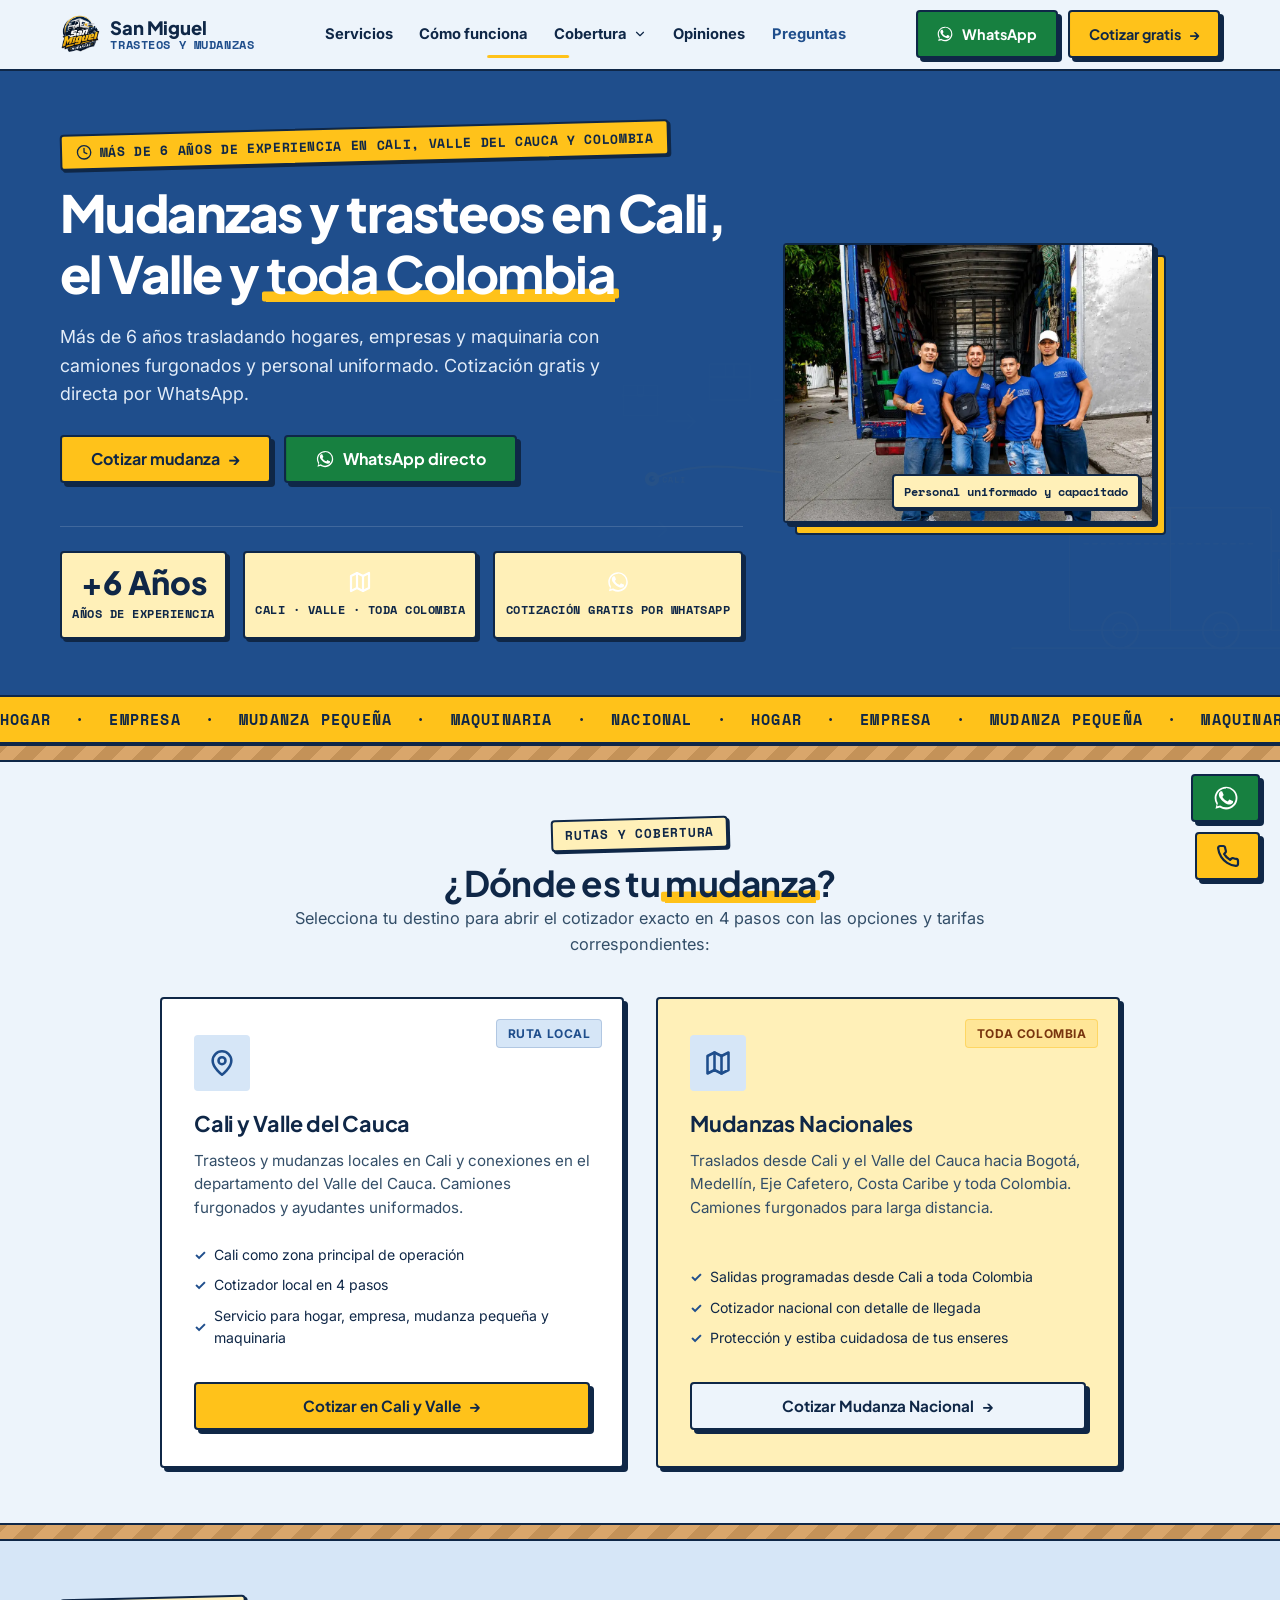
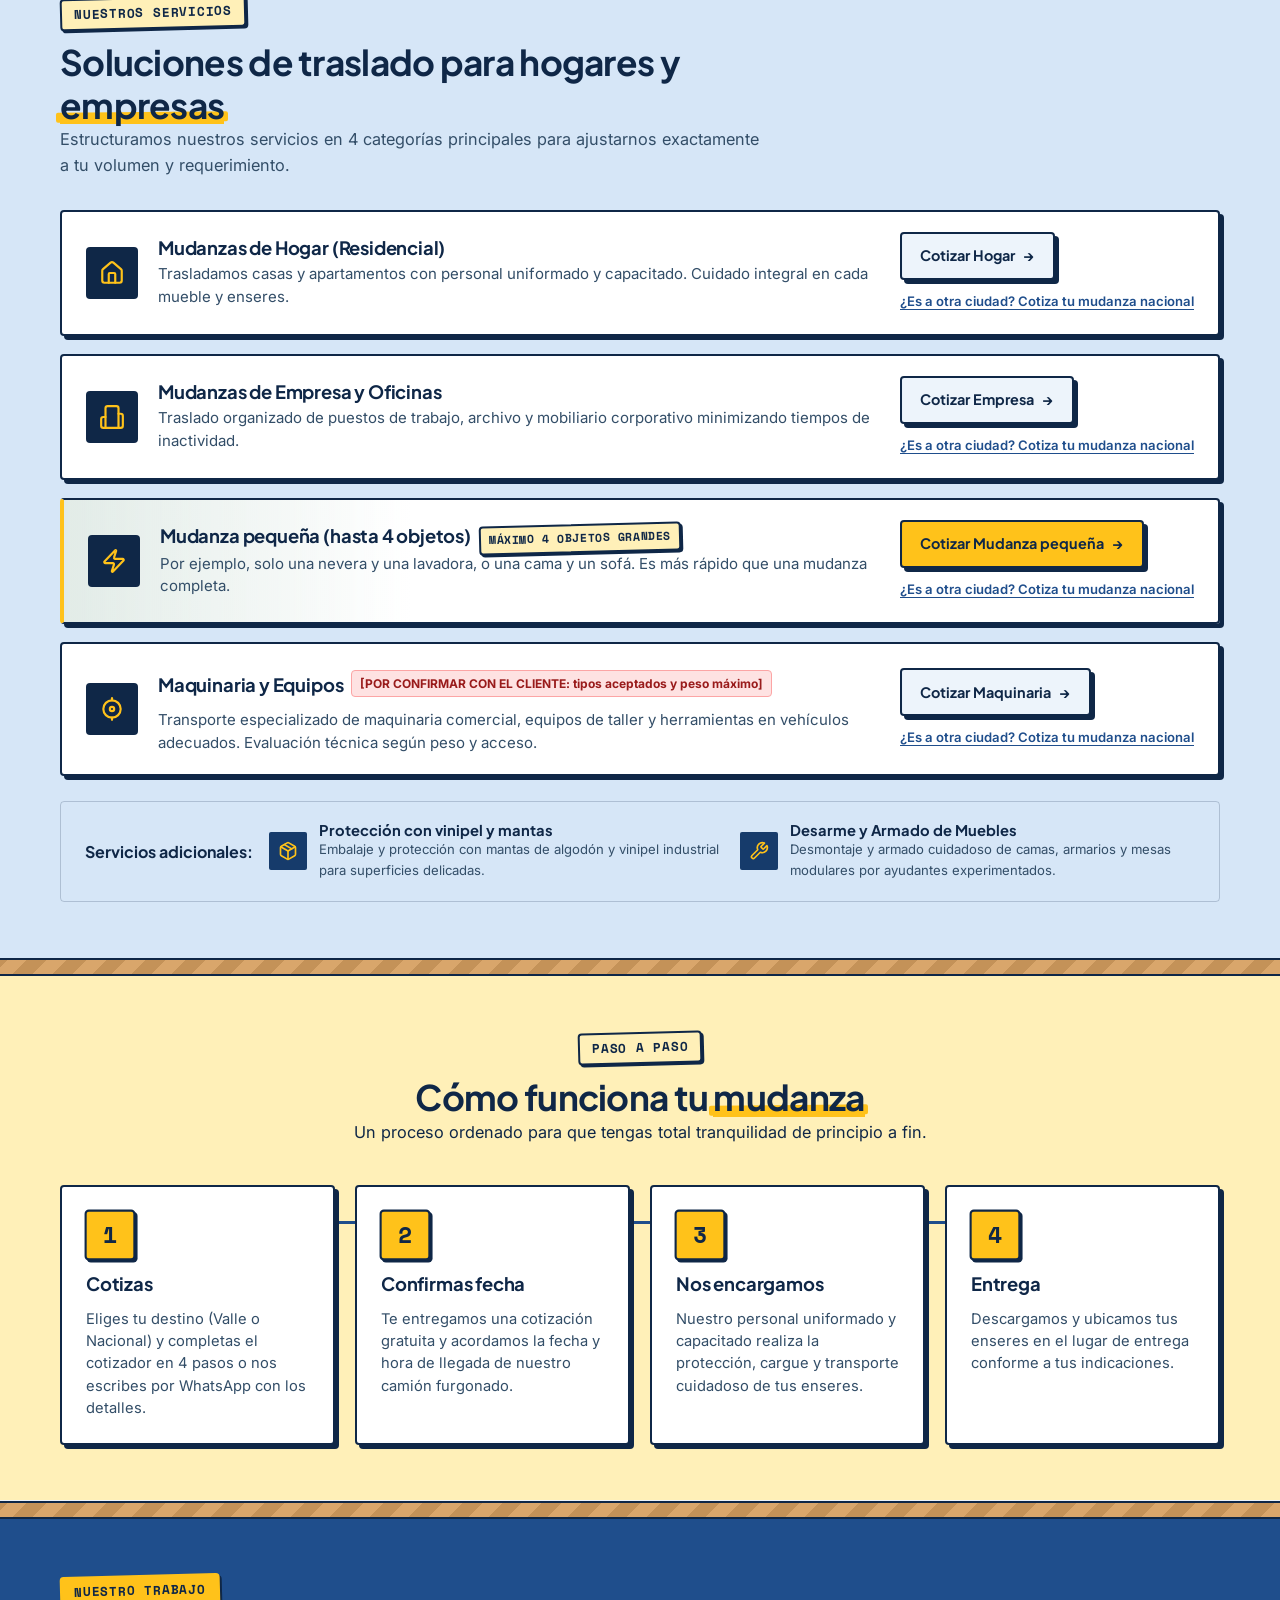
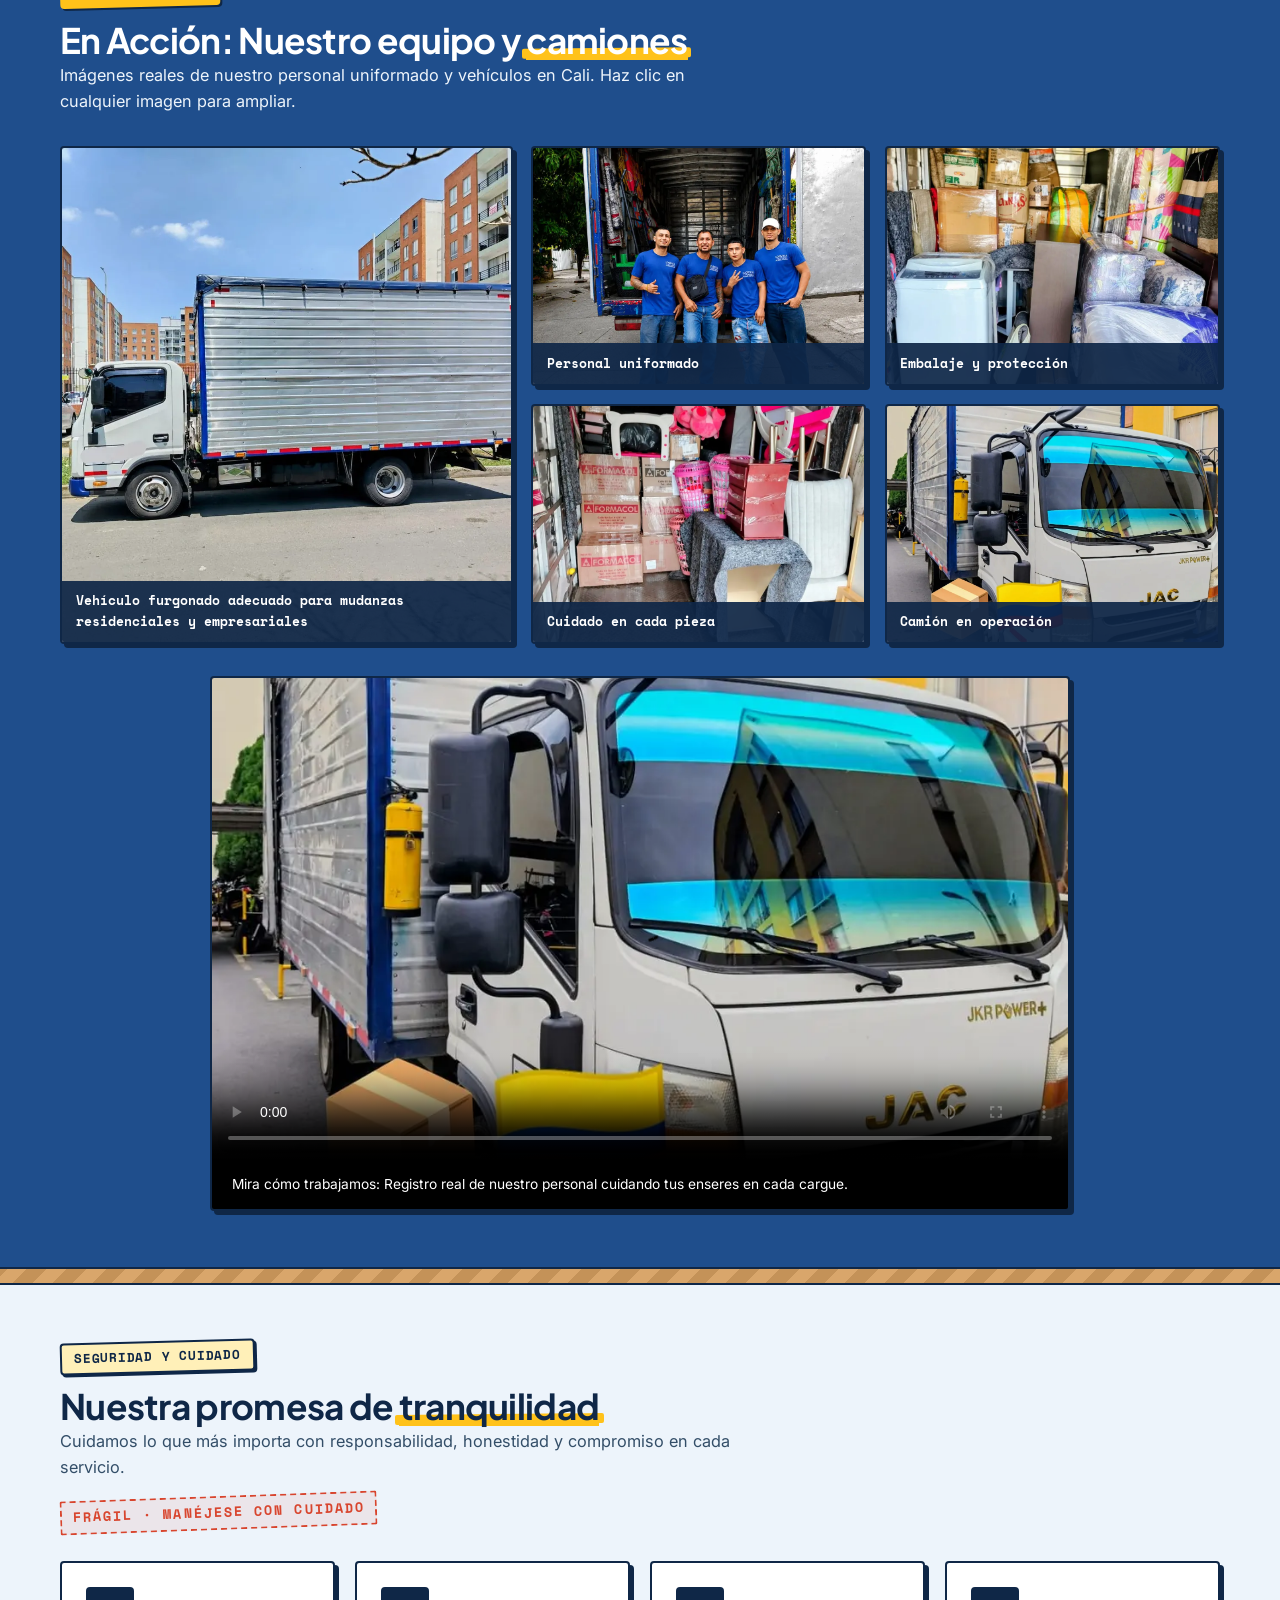
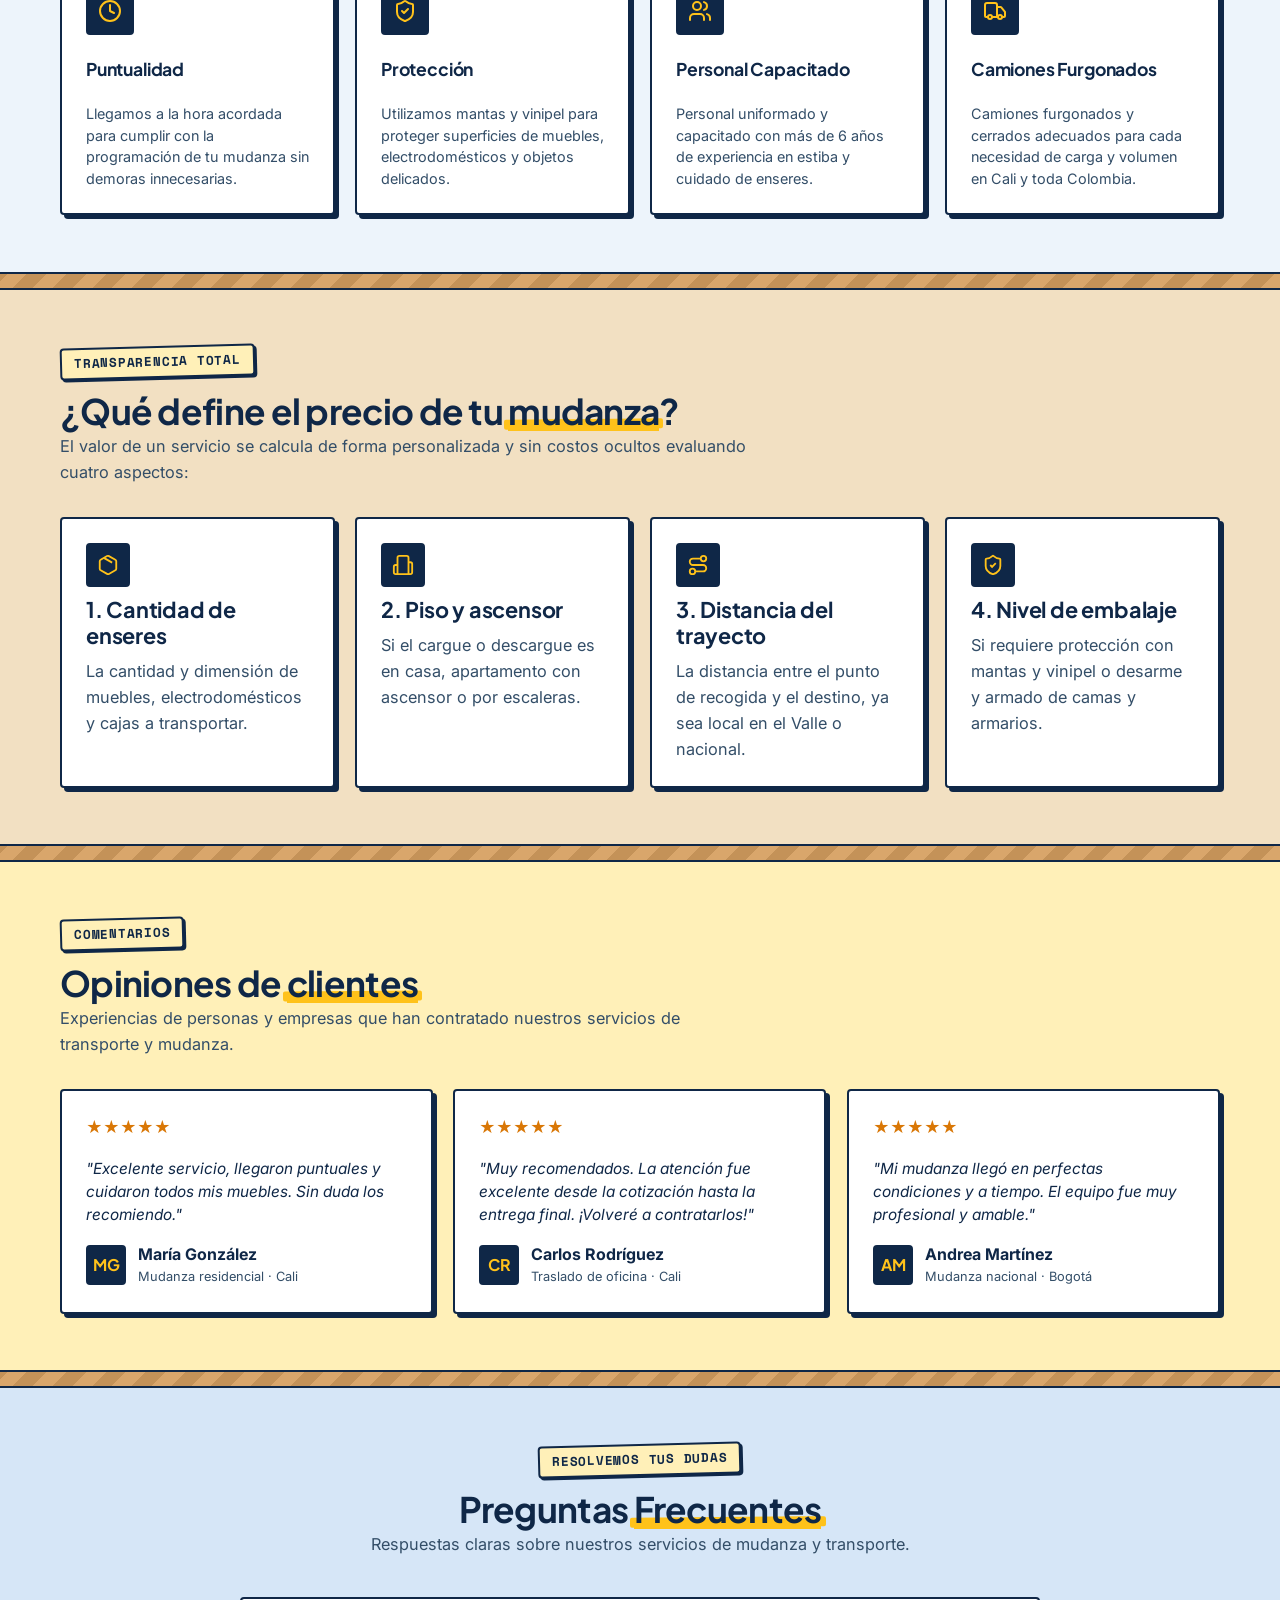
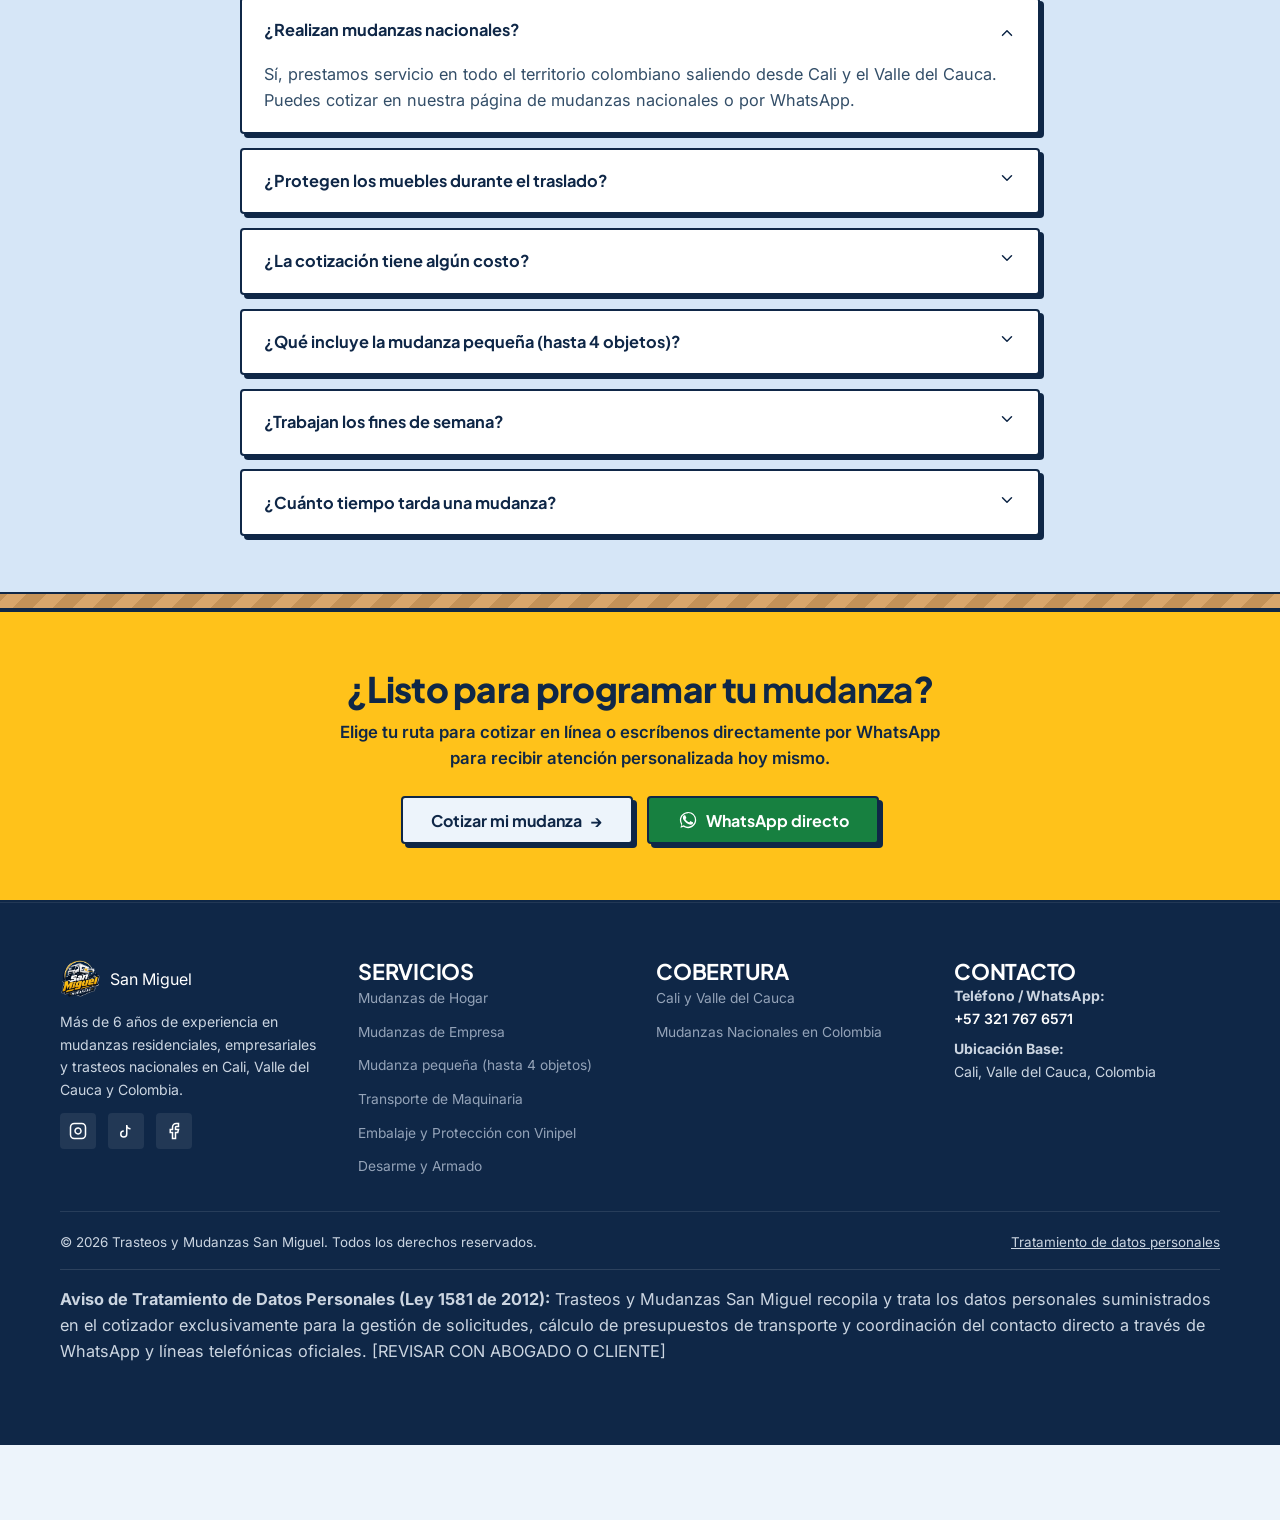
==== index.html @ 2ccf0305 "feat: estructura raiz directa para GitHub Pages con soporte dual de rutas e imagenes" ====
<!DOCTYPE html>
<html lang="es">
<head>
  <meta charset="utf-8">
  <meta name="viewport" content="width=device-width, initial-scale=1.0, viewport-fit=cover">
  <title>Trasteos y Mudanzas San Miguel | Cali, Valle del Cauca y Colombia</title>
  <meta name="description" content="Más de 6 años de experiencia en mudanzas residenciales, empresariales, servicio exprés y trasteos nacionales en Cali y Colombia. Cotización gratis al +57 321 767 6571.">
  <link rel="canonical" href="https://sanmiguelmudanzas.com/">

  <!-- Favicon e Identidad -->
  <link rel="icon" type="image/webp" href="assets/img/logo.webp">

  <!-- Open Graph -->
  <meta property="og:type" content="website">
  <meta property="og:url" content="https://sanmiguelmudanzas.com/">
  <meta property="og:title" content="Trasteos y Mudanzas San Miguel | Cali y Colombia">
  <meta property="og:description" content="Mudanzas seguras en Cali, Valle del Cauca y Colombia. Personal uniformado, vehículos adecuados y cotización gratis.">
  <meta property="og:image" content="https://sanmiguelmudanzas.com/assets/img/quipo.webp">

  <!-- Precarga de Fotografía Real de Portada -->
  <link rel="preload" href="assets/img/quipo.webp" as="image" fetchpriority="high">

  <!-- Hoja de Estilos Principal -->
  <link rel="stylesheet" href="styles.css?v=8">

  <!-- Datos Estructurados Schema.org -->
  <script type="application/ld+json">
  {
    "@context": "https://schema.org",
    "@type": "MovingCompany",
    "name": "Trasteos y Mudanzas San Miguel",
    "image": "https://sanmiguelmudanzas.com/assets/img/quipo.webp",
    "logo": "https://sanmiguelmudanzas.com/assets/img/logo.webp",
    "telephone": "+57 321 767 6571",
    "address": {
      "@type": "PostalAddress",
      "addressLocality": "Cali",
      "addressRegion": "Valle del Cauca",
      "addressCountry": "CO"
    },
    "areaServed": [
      { "@type": "City", "name": "Cali" },
      { "@type": "AdministrativeArea", "name": "Valle del Cauca" },
      { "@type": "Country", "name": "Colombia" }
    ],
    "sameAs": [
      "https://www.instagram.com/trasteosymudanzassanmiguel24",
      "https://www.tiktok.com/@mudanzassanmiguel",
      "https://www.facebook.com/trasteosymudanzassanmiguel"
    ]
  }
  </script>
</head>
<body>

  <!-- Accesibilidad: Enlace directo al contenido -->
  <a href="#contenido-principal" class="skip-link">Saltar al contenido principal</a>

  <!-- ==========================================================================
       ENCABEZADO INSTITUCIONAL Y NAVEGACIÓN
       ========================================================================== -->
  <header class="site-header" role="banner">
    <div class="container header-inner">
      
      <!-- Logo institucional adaptativo (FASE 2.3) -->
      <a href="index.html" class="logo-brand-single" aria-label="San Miguel Trasteos y Mudanzas">
        <img src="assets/img/logo.webp" alt="Logo San Miguel" width="40" height="40">
        <div class="brand-text-wrap">
          <span class="brand-title">San Miguel</span>
          <span class="brand-sub">Trasteos y Mudanzas</span>
        </div>
      </a>

      <!-- Navegación Desktop: 5 Enlaces con Desplegable de Cobertura (FASE 2.3) -->
      <nav class="nav-links" aria-label="Navegación principal">
        <div class="nav-item">
          <a href="#servicios" class="nav-link">Servicios</a>
        </div>
        <div class="nav-item">
          <a href="#como-funciona" class="nav-link" style="white-space: nowrap;">Cómo funciona</a>
        </div>
        <!-- Desplegable Cobertura: Valle del Cauca / Nacional -->
        <div class="nav-item">
          <button type="button" class="nav-link" aria-haspopup="true" aria-expanded="false" id="coberturaDropdownBtn">
            <span>Cobertura</span>
            <!-- Lucide map-pin -->
            <svg width="14" height="14" viewBox="0 0 24 24" fill="none" stroke="currentColor" stroke-width="2" stroke-linecap="round" stroke-linejoin="round" aria-hidden="true"><polyline points="6 9 12 15 18 9"/></svg>
          </button>
          <div class="dropdown-menu" role="menu" aria-labelledby="coberturaDropdownBtn">
            <a href="valle-del-cauca.html" class="dropdown-item" role="menuitem">Valle del Cauca</a>
            <a href="nacional.html" class="dropdown-item" role="menuitem">Nacional</a>
          </div>
        </div>
        <div class="nav-item">
          <a href="#testimonios" class="nav-link">Opiniones</a>
        </div>
        <div class="nav-item">
          <a href="#faqs" class="nav-link">Preguntas</a>
        </div>
      </nav>

      <!-- Acciones del Header: WhatsApp con Logo Real + Cotizar + Menú Hamburguesa -->
      <div class="header-actions">
        <a href="https://wa.me/573217676571?text=Hola%2C%20quisiera%20solicitar%20una%20cotizacion%20para%20una%20mudanza" 
           class="btn btn--wa btn--sm header-wa-btn" 
           target="_blank" 
           rel="noopener noreferrer"
           aria-label="Contactar por WhatsApp">
          <!-- Logo Oficial SVG de WhatsApp -->
          <svg width="18" height="18" viewBox="0 0 24 24" fill="currentColor" aria-hidden="true"><path d="M17.472 14.382c-.301-.15-1.78-.878-2.056-.978-.276-.1-.477-.15-.678.15-.201.301-.778.978-.954 1.179-.176.2-.351.226-.652.075-.301-.15-1.272-.469-2.423-1.496-.896-.799-1.501-1.786-1.677-2.087-.176-.301-.019-.464.132-.614.136-.135.301-.351.452-.527.15-.176.201-.301.301-.502.101-.2.05-.376-.025-.527-.075-.15-.678-1.636-.929-2.241-.244-.589-.493-.509-.678-.519l-.578-.01c-.201 0-.527.075-.803.376-.276.301-1.054 1.029-1.054 2.509 0 1.48 1.079 2.909 1.23 3.11.15.201 2.124 3.243 5.145 4.549.719.311 1.28.497 1.718.636.722.23 1.379.197 1.898.12.579-.087 1.78-.727 2.031-1.43.251-.703.251-1.305.176-1.43-.075-.125-.276-.201-.577-.351zM12.042 21.82a9.78 9.78 0 0 1-4.99-1.365l-.358-.213-3.71.973.99-3.616-.233-.371A9.778 9.778 0 0 1 2.25 12.04c0-5.397 4.39-9.787 9.792-9.787 2.614 0 5.072 1.018 6.921 2.868a9.73 9.73 0 0 1 2.866 6.919c0 5.398-4.39 9.78-9.787 9.78zm0-18.04c-4.55 0-8.25 3.7-8.25 8.26 0 1.455.38 2.875 1.1 4.12l.17.296-.728 2.66 2.723-.715.286.17a8.216 8.216 0 0 0 4.699 1.429c4.55 0 8.25-3.7 8.25-8.26 0-2.206-.859-4.28-2.418-5.84a8.212 8.212 0 0 0-5.882-2.42z"/></svg>
          <span class="wa-label">WhatsApp</span>
        </a>
        <a href="#donde-es" class="btn btn--yellow btn--sm header-quote-btn">
          <span>Cotizar gratis</span>
          <span class="arrow-icon" aria-hidden="true">→</span>
        </a>
        <!-- Botón Menú Hamburguesa Móvil (FASE 2.4: 44px exactos, se transforma en X) -->
        <button type="button" class="hamburger-btn" aria-label="Abrir menú de navegación" aria-expanded="false" aria-controls="mobileDrawer">
          <span class="hamburger-line"></span>
          <span class="hamburger-line"></span>
          <span class="hamburger-line"></span>
        </button>
      </div>

    </div>

    <!-- Fondo atenuado (Backdrop) para cerrar al tocar fuera -->
    <div class="mobile-drawer-backdrop" id="mobileDrawerBackdrop" aria-hidden="true"></div>

    <!-- Panel desplegable móvil bajo el encabezado (FASE 2.4: hasta 60 dvh, backdrop blur, cobertura 2 col) -->
    <div class="mobile-nav-drawer" id="mobileDrawer" role="dialog" aria-modal="true" aria-label="Menú principal de navegación">
      <nav class="mobile-drawer-nav" aria-label="Navegación móvil">
        <a href="#servicios" class="mobile-nav-link" style="--item-index: 1;">Servicios</a>
        <a href="#como-funciona" class="mobile-nav-link" style="--item-index: 2;">Cómo funciona</a>
        <a href="#testimonios" class="mobile-nav-link" style="--item-index: 3;">Opiniones</a>
        <a href="#faqs" class="mobile-nav-link" style="--item-index: 4;">Preguntas</a>
      </nav>

      <!-- Bloque Cobertura con dos opciones lado a lado -->
      <div class="mobile-coverage-block" style="--item-index: 5;">
        <span class="mobile-coverage-title">Cobertura</span>
        <div class="mobile-coverage-grid">
          <a href="valle-del-cauca.html" class="mobile-coverage-card">
            <svg width="18" height="18" viewBox="0 0 24 24" fill="none" stroke="currentColor" stroke-width="2" stroke-linecap="round" stroke-linejoin="round" aria-hidden="true"><path d="M20 10c0 6-8 12-8 12s-8-6-8-12a8 8 0 0 1 16 0Z"/><circle cx="12" cy="10" r="3"/></svg>
            <span>Cali y Valle</span>
          </a>
          <a href="nacional.html" class="mobile-coverage-card">
            <svg width="18" height="18" viewBox="0 0 24 24" fill="none" stroke="currentColor" stroke-width="2" stroke-linecap="round" stroke-linejoin="round" aria-hidden="true"><polygon points="3 6 9 3 15 6 21 3 21 18 15 21 9 18 3 21"/><line x1="9" y1="3" x2="9" y2="18"/><line x1="15" y1="6" x2="15" y2="21"/></svg>
            <span>Nacional</span>
          </a>
        </div>
      </div>

      <!-- Dos botones lado a lado al final -->
      <div class="mobile-drawer-actions-row" style="--item-index: 6;">
        <a href="#donde-es" class="btn btn--yellow btn--sm">
          <span>Cotizar gratis</span>
          <span class="arrow-icon" aria-hidden="true">→</span>
        </a>
        <a href="https://wa.me/573217676571?text=Hola%2C%20quisiera%20solicitar%20una%20cotizacion%20para%20una%20mudanza" 
           class="btn btn--wa btn--sm" 
           target="_blank" 
           rel="noopener noreferrer"
           aria-label="WhatsApp">
          <svg width="18" height="18" viewBox="0 0 24 24" fill="currentColor" aria-hidden="true"><path d="M17.472 14.382c-.301-.15-1.78-.878-2.056-.978-.276-.1-.477-.15-.678.15-.201.301-.778.978-.954 1.179-.176.2-.351.226-.652.075-.301-.15-1.272-.469-2.423-1.496-.896-.799-1.501-1.786-1.677-2.087-.176-.301-.019-.464.132-.614.136-.135.301-.351.452-.527.15-.176.201-.301.301-.502.101-.2.05-.376-.025-.527-.075-.15-.678-1.636-.929-2.241-.244-.589-.493-.509-.678-.519l-.578-.01c-.201 0-.527.075-.803.376-.276.301-1.054 1.029-1.054 2.509 0 1.48 1.079 2.909 1.23 3.11.15.201 2.124 3.243 5.145 4.549.719.311 1.28.497 1.718.636.722.23 1.379.197 1.898.12.579-.087 1.78-.727 2.031-1.43.251-.703.251-1.305.176-1.43-.075-.125-.276-.201-.577-.351zM12.042 21.82a9.78 9.78 0 0 1-4.99-1.365l-.358-.213-3.71.973.99-3.616-.233-.371A9.778 9.778 0 0 1 2.25 12.04c0-5.397 4.39-9.787 9.792-9.787 2.614 0 5.072 1.018 6.921 2.868a9.73 9.73 0 0 1 2.866 6.919c0 5.398-4.39 9.78-9.787 9.78zm0-18.04c-4.55 0-8.25 3.7-8.25 8.26 0 1.455.38 2.875 1.1 4.12l.17.296-.728 2.66 2.723-.715.286.17a8.216 8.216 0 0 0 4.699 1.429c4.55 0 8.25-3.7 8.25-8.26 0-2.206-.859-4.28-2.418-5.84a8.212 8.212 0 0 0-5.882-2.42z"/></svg>
          <span>WhatsApp</span>
        </a>
      </div>
    </div>
  </header>

  <main id="contenido-principal">
    
    <!-- ==========================================================================
         1. PORTADA: FONDO AZUL MARCA (#1F4E8C) CON 3 CAPAS DE TRASTEOS SVG (FASE 3)
         ========================================================================== -->
    <section class="hero-section" aria-labelledby="hero-title">
      <!-- 3 Capas Decorativas SVG Propias (FASE 3.1) -->
      <svg class="hero-bg-illustration" viewBox="0 0 1000 500" fill="none" aria-hidden="true">
        <!-- Capa 1: Patrón irregular de cajas y flechas de línea gruesa (opacidad 10%) -->
        <g class="hero-svg-layer-boxes" opacity="0.10" stroke="#FFFFFF" stroke-width="2.5" stroke-linecap="round" stroke-linejoin="round">
          <rect x="60" y="70" width="48" height="42" rx="2" />
          <line x1="60" y1="84" x2="108" y2="84" />
          <path d="M 80 70 L 80 84 L 88 84 L 88 70" />
          
          <rect x="180" y="40" width="56" height="50" rx="2" />
          <line x1="180" y1="58" x2="236" y2="58" />
          <path d="M 202 40 L 202 58 L 214 58 L 214 40" />

          <rect x="30" y="320" width="60" height="52" rx="2" />
          <line x1="30" y1="340" x2="90" y2="340" />

          <rect x="130" y="360" width="52" height="46" rx="2" />
          <line x1="130" y1="378" x2="182" y2="378" />

          <!-- Flechas logísticas gruesas -->
          <path d="M 120 120 L 160 120 M 150 110 L 160 120 L 150 130" stroke-width="3" />
          <path d="M 270 90 L 310 90 M 300 80 L 310 90 L 300 100" stroke-width="3" />
          <path d="M 80 270 L 120 270 M 110 260 L 120 270 L 110 280" stroke-width="3" />
          <path d="M 190 320 L 230 320 M 220 310 L 230 320 L 220 330" stroke-width="3" />
        </g>

        <!-- Capa 2: Ruta punteada animada una sola vez de Cali a Destino con camión pequeño -->
        <g class="hero-svg-layer-route" opacity="0.35">
          <!-- Pin Cali -->
          <g transform="translate(100, 200)">
            <circle cx="0" cy="0" r="10" fill="#FFC21A" />
            <circle cx="0" cy="0" r="4" fill="#0F2747" />
            <text x="14" y="5" fill="#FFC21A" font-family="'Space Mono', monospace" font-size="12" font-weight="700">CALI</text>
          </g>

          <!-- Ruta punteada animada -->
          <path class="hero-animated-route-path" d="M 100 200 C 220 150, 320 230, 460 180" stroke="#FFC21A" stroke-width="3" stroke-dasharray="6 6" fill="none" />

          <!-- Pin Destino -->
          <g transform="translate(460, 180)">
            <circle cx="0" cy="0" r="9" fill="#FFF0B8" />
            <circle cx="0" cy="0" r="3.5" fill="#0F2747" />
            <text x="14" y="5" fill="#FFF0B8" font-family="'Space Mono', monospace" font-size="11" font-weight="700">DESTINO</text>
          </g>

          <!-- Camión pequeño sobre la ruta -->
          <g class="hero-mini-truck-icon" transform="translate(280, 195) scale(0.85)">
            <rect x="0" y="0" width="26" height="16" rx="2" fill="#FFC21A" />
            <rect x="22" y="4" width="10" height="12" rx="1" fill="#FFC21A" />
            <rect x="25" y="6" width="5" height="5" rx="1" fill="#0F2747" />
            <circle cx="7" cy="17" r="3.5" fill="#0F2747" stroke="#FFC21A" stroke-width="1.5" />
            <circle cx="25" cy="17" r="3.5" fill="#0F2747" stroke="#FFC21A" stroke-width="1.5" />
          </g>
        </g>

        <!-- Capa 3: Camión grande en línea en amarillo suave, más visible, recortado en la esquina inferior derecha -->
        <g class="hero-svg-layer-big-truck" transform="translate(680, 240)" stroke="#FFE082" stroke-width="2.2" stroke-linecap="round" stroke-linejoin="round" opacity="0.22" fill="none">
          <rect x="0" y="0" width="280" height="170" rx="4" />
          <line x1="140" y1="0" x2="140" y2="170" />
          <line x1="20" y1="50" x2="260" y2="50" stroke-dasharray="6 6" />
          <path d="M 280 60 L 330 60 L 370 100 L 370 170 L 280 170 Z" />
          <path d="M 325 72 L 290 72 L 290 105 L 355 105 Z" fill="rgba(255, 224, 130, 0.1)" />
          <circle cx="70" cy="170" r="25" stroke-width="3" />
          <circle cx="70" cy="170" r="10" />
          <circle cx="210" cy="170" r="25" stroke-width="3" />
          <circle cx="210" cy="170" r="10" />
          <circle cx="330" cy="170" r="25" stroke-width="3" />
          <circle cx="330" cy="170" r="10" />
          <line x1="-80" y1="195" x2="420" y2="195" stroke-width="2.5" />
        </g>
      </svg>

      <div class="container hero-grid">
        <div class="hero-content">
          <div>
            <span class="badge-pill">
              <!-- Lucide clock -->
              <svg width="16" height="16" viewBox="0 0 24 24" fill="none" stroke="currentColor" stroke-width="2" stroke-linecap="round" stroke-linejoin="round" aria-hidden="true"><circle cx="12" cy="12" r="10"/><polyline points="12 6 12 12 16 14"/></svg>
              Más de 6 años de experiencia en Cali, Valle del Cauca y Colombia
            </span>
          </div>

          <!-- Titular seleccionado (FASE 3.4): Concreto, con datos reales y trazo amarillo grueso -->
          <h1 id="hero-title">Mudanzas y trasteos en Cali, el Valle y <strong>toda Colombia</strong></h1>
          
          <p class="hero-tagline">
            Más de 6 años trasladando hogares, empresas y maquinaria con camiones furgonados y personal uniformado. Cotización gratis y directa por WhatsApp.
          </p>

          <div class="hero-actions">
            <a href="#donde-es" class="btn btn--yellow btn--lg">
              <span>Cotizar mudanza</span>
              <span class="arrow-icon" aria-hidden="true">→</span>
            </a>
            <a href="https://wa.me/573217676571?text=Hola%2C%20quisiera%20cotizar%20un%20servicio%20de%20mudanza%20con%20San%20Miguel" 
               class="btn btn--wa btn--lg" 
               target="_blank" 
               rel="noopener noreferrer">
              <!-- WhatsApp SVG -->
              <svg width="20" height="20" viewBox="0 0 24 24" fill="currentColor" aria-hidden="true"><path d="M17.472 14.382c-.301-.15-1.78-.878-2.056-.978-.276-.1-.477-.15-.678.15-.201.301-.778.978-.954 1.179-.176.2-.351.226-.652.075-.301-.15-1.272-.469-2.423-1.496-.896-.799-1.501-1.786-1.677-2.087-.176-.301-.019-.464.132-.614.136-.135.301-.351.452-.527.15-.176.201-.301.301-.502.101-.2.05-.376-.025-.527-.075-.15-.678-1.636-.929-2.241-.244-.589-.493-.509-.678-.519l-.578-.01c-.201 0-.527.075-.803.376-.276.301-1.054 1.029-1.054 2.509 0 1.48 1.079 2.909 1.23 3.11.15.201 2.124 3.243 5.145 4.549.719.311 1.28.497 1.718.636.722.23 1.379.197 1.898.12.579-.087 1.78-.727 2.031-1.43.251-.703.251-1.305.176-1.43-.075-.125-.276-.201-.577-.351zM12.042 21.82a9.78 9.78 0 0 1-4.99-1.365l-.358-.213-3.71.973.99-3.616-.233-.371A9.778 9.778 0 0 1 2.25 12.04c0-5.397 4.39-9.787 9.792-9.787 2.614 0 5.072 1.018 6.921 2.868a9.73 9.73 0 0 1 2.866 6.919c0 5.398-4.39 9.78-9.787 9.78zm0-18.04c-4.55 0-8.25 3.7-8.25 8.26 0 1.455.38 2.875 1.1 4.12l.17.296-.728 2.66 2.723-.715.286.17a8.216 8.216 0 0 0 4.699 1.429c4.55 0 8.25-3.7 8.25-8.26 0-2.206-.859-4.28-2.418-5.84a8.212 8.212 0 0 0-5.882-2.42z"/></svg>
              <span>WhatsApp directo</span>
            </a>
          </div>

          <!-- 3 Etiquetas de Caja del Mismo Tamaño y Altura (FASE 3.3) -->
          <div class="hero-trust-row" role="region" aria-label="Garantías reales del servicio">
            <div class="trust-box-tag">
              <strong class="trust-stat-big" id="statAnos">+6</strong>
              <span class="trust-stat-label">AÑOS DE EXPERIENCIA</span>
            </div>
            <div class="trust-box-tag">
              <!-- Lucide map -->
              <svg width="24" height="24" viewBox="0 0 24 24" fill="none" stroke="currentColor" stroke-width="2.2" stroke-linecap="round" stroke-linejoin="round" aria-hidden="true"><polygon points="3 6 9 3 15 6 21 3 21 18 15 21 9 18 3 21"/><line x1="9" y1="3" x2="9" y2="18"/><line x1="15" y1="6" x2="15" y2="21"/></svg>
              <span class="trust-stat-label">CALI · VALLE · TODA COLOMBIA</span>
            </div>
            <div class="trust-box-tag">
              <!-- WhatsApp SVG -->
              <svg width="24" height="24" viewBox="0 0 24 24" fill="currentColor" aria-hidden="true"><path d="M17.472 14.382c-.301-.15-1.78-.878-2.056-.978-.276-.1-.477-.15-.678.15-.201.301-.778.978-.954 1.179-.176.2-.351.226-.652.075-.301-.15-1.272-.469-2.423-1.496-.896-.799-1.501-1.786-1.677-2.087-.176-.301-.019-.464.132-.614.136-.135.301-.351.452-.527.15-.176.201-.301.301-.502.101-.2.05-.376-.025-.527-.075-.15-.678-1.636-.929-2.241-.244-.589-.493-.509-.678-.519l-.578-.01c-.201 0-.527.075-.803.376-.276.301-1.054 1.029-1.054 2.509 0 1.48 1.079 2.909 1.23 3.11.15.201 2.124 3.243 5.145 4.549.719.311 1.28.497 1.718.636.722.23 1.379.197 1.898.12.579-.087 1.78-.727 2.031-1.43.251-.703.251-1.305.176-1.43-.075-.125-.276-.201-.577-.351zM12.042 21.82a9.78 9.78 0 0 1-4.99-1.365l-.358-.213-3.71.973.99-3.616-.233-.371A9.778 9.778 0 0 1 2.25 12.04c0-5.397 4.39-9.787 9.792-9.787 2.614 0 5.072 1.018 6.921 2.868a9.73 9.73 0 0 1 2.866 6.919c0 5.398-4.39 9.78-9.787 9.78zm0-18.04c-4.55 0-8.25 3.7-8.25 8.26 0 1.455.38 2.875 1.1 4.12l.17.296-.728 2.66 2.723-.715.286.17a8.216 8.216 0 0 0 4.699 1.429c4.55 0 8.25-3.7 8.25-8.26 0-2.206-.859-4.28-2.418-5.84a8.212 8.212 0 0 0-5.882-2.42z"/></svg>
              <span class="trust-stat-label">COTIZACIÓN GRATIS POR WHATSAPP</span>
            </div>
          </div>
        </div>

        <!-- Foto Real del Equipo en Portada con Marco Grueso y Bloque Amarillo Desplazado (FASE 3.2) -->
        <div class="hero-media-wrapper">
          <div class="hero-media-card">
            <img src="assets/img/quipo.webp" 
                 alt="Equipo uniformado de Trasteos y Mudanzas San Miguel con camiones en Cali" 
                 width="800" 
                 height="600" 
                 fetchpriority="high">
            <div class="hero-corner-tag">
              <span>Personal uniformado y capacitado</span>
            </div>
          </div>
        </div>
      </div>
    </section>

    <!-- Franja Amarilla en Bucle Continuo (FASE 3.5) -->
    <div class="marquee-strip" role="region" aria-label="Tipos de mudanza que realizamos">
      <div class="marquee-track">
        <div class="marquee-content">
          <span>HOGAR</span><span class="marquee-dot">·</span>
          <span>EMPRESA</span><span class="marquee-dot">·</span>
          <span>MUDANZA PEQUEÑA</span><span class="marquee-dot">·</span>
          <span>MAQUINARIA</span><span class="marquee-dot">·</span>
          <span>NACIONAL</span><span class="marquee-dot">·</span>
        </div>
        <div class="marquee-content" aria-hidden="true">
          <span>HOGAR</span><span class="marquee-dot">·</span>
          <span>EMPRESA</span><span class="marquee-dot">·</span>
          <span>MUDANZA PEQUEÑA</span><span class="marquee-dot">·</span>
          <span>MAQUINARIA</span><span class="marquee-dot">·</span>
          <span>NACIONAL</span><span class="marquee-dot">·</span>
        </div>
      </div>
    </div>

    <div class="packing-tape-divider" aria-hidden="true"></div>

    <!-- ==========================================================================
         3. ¿DÓNDE ES TU MUDANZA?: FONDO AZUL HIELO (#EDF4FB) - FASE 1 & FASE 4.1
         ========================================================================== -->
    <section id="donde-es" class="section-padding where-move-section" aria-labelledby="donde-es-title">
      <div class="container">
        <div class="section-header text-center" style="margin: 0 auto 2.5rem auto;">
          <span class="section-eyebrow">Rutas y Cobertura</span>
          <h2 id="donde-es-title">¿Dónde es tu <strong>mudanza</strong>?</h2>
          <p>Selecciona tu destino para abrir el cotizador exacto en 4 pasos con las opciones y tarifas correspondientes:</p>
        </div>

        <div class="where-move-grid">
          <!-- Opción 1: Cali y Valle del Cauca (Local) -->
          <article class="where-card reveal-on-scroll">
            <span class="where-card-badge">Ruta Local</span>
            <div class="where-card-icon" aria-hidden="true">
              <!-- Lucide map-pin -->
              <svg width="28" height="28" viewBox="0 0 24 24" fill="none" stroke="currentColor" stroke-width="2.2" stroke-linecap="round" stroke-linejoin="round"><path d="M20 10c0 6-8 12-8 12s-8-6-8-12a8 8 0 0 1 16 0Z"/><circle cx="12" cy="10" r="3"/></svg>
            </div>
            <h3>Cali y Valle del Cauca</h3>
            <p>Trasteos y mudanzas locales en Cali y conexiones en el departamento del Valle del Cauca. Camiones furgonados y ayudantes uniformados.</p>
            <ul class="where-card-features">
              <li>Cali como zona principal de operación</li>
              <li>Cotizador local en 4 pasos</li>
              <li>Servicio para hogar, empresa, mudanza pequeña y maquinaria</li>
            </ul>
            <div class="where-card-action">
              <a href="valle-del-cauca.html#cotizador" class="btn btn--yellow btn--full">
                <span>Cotizar en Cali y Valle</span>
                <span class="arrow-icon" aria-hidden="true">→</span>
              </a>
            </div>
          </article>

          <!-- Opción 2: Mudanzas Nacionales -->
          <article class="where-card where-card--featured reveal-on-scroll">
            <span class="where-card-badge where-card-badge--alt">Toda Colombia</span>
            <div class="where-card-icon" aria-hidden="true">
              <!-- Lucide route / road -->
              <svg width="28" height="28" viewBox="0 0 24 24" fill="none" stroke="currentColor" stroke-width="2.2" stroke-linecap="round" stroke-linejoin="round"><polygon points="3 6 9 3 15 6 21 3 21 18 15 21 9 18 3 21"/><line x1="9" y1="3" x2="9" y2="18"/><line x1="15" y1="6" x2="15" y2="21"/></svg>
            </div>
            <h3>Mudanzas Nacionales</h3>
            <p>Traslados desde Cali y el Valle del Cauca hacia Bogotá, Medellín, Eje Cafetero, Costa Caribe y toda Colombia. Camiones furgonados para larga distancia.</p>
            <ul class="where-card-features">
              <li>Salidas programadas desde Cali a toda Colombia</li>
              <li>Cotizador nacional con detalle de llegada</li>
              <li>Protección y estiba cuidadosa de tus enseres</li>
            </ul>
            <div class="where-card-action">
              <a href="nacional.html#cotizador" class="btn btn--secondary btn--full">
                <span>Cotizar Mudanza Nacional</span>
                <span class="arrow-icon" aria-hidden="true">→</span>
              </a>
            </div>
          </article>
        </div>
      </div>
    </section>

    <div class="packing-tape-divider" aria-hidden="true"></div>

    <!-- ==========================================================================
         4. SERVICIOS: FONDO AZUL CIELO (#D6E6F7) - FASE 1 RITMO & FASE 4.2
         ========================================================================== -->
    <section id="servicios" class="section-padding services-section" aria-labelledby="services-title">
      <div class="container">
        <div class="section-header">
          <span class="section-eyebrow">Nuestros Servicios</span>
          <h2 id="services-title">Soluciones de traslado para hogares y <strong>empresas</strong></h2>
          <p>Estructuramos nuestros servicios en 4 categorías principales para ajustarnos exactamente a tu volumen y requerimiento.</p>
        </div>

        <div class="services-list-container">
          
          <!-- 1. Hogar -->
          <article class="service-row reveal-on-scroll" aria-labelledby="srv-res">
            <div class="service-icon-wrap" aria-hidden="true">
              <svg width="26" height="26" viewBox="0 0 24 24" fill="none" stroke="currentColor" stroke-width="2" stroke-linecap="round" stroke-linejoin="round"><path d="M15 21v-8a1 1 0 0 0-1-1h-4a1 1 0 0 0-1 1v8"/><path d="M3 10a2 2 0 0 1 .709-1.528l7-5.999a2 2 0 0 1 2.582 0l7 5.999A2 2 0 0 1 21 10v9a2 2 0 0 1-2 2H5a2 2 0 0 1-2-2z"/></svg>
            </div>
            <div class="service-info">
              <h3 id="srv-res">Mudanzas de Hogar (Residencial)</h3>
              <p>Trasladamos casas y apartamentos con personal uniformado y capacitado. Cuidado integral en cada mueble y enseres.</p>
            </div>
            <div class="service-cta">
              <a href="valle-del-cauca.html?servicio=hogar#cotizador" class="btn btn--secondary btn--sm">
                <span>Cotizar Hogar</span>
                <span class="arrow-icon" aria-hidden="true">→</span>
              </a>
              <div class="secondary-route-wrap">
                <a href="nacional.html#cotizador" class="secondary-route-link">¿Es a otra ciudad? Cotiza tu mudanza nacional</a>
              </div>
            </div>
          </article>

          <!-- 2. Empresa -->
          <article class="service-row reveal-on-scroll" aria-labelledby="srv-emp">
            <div class="service-icon-wrap" aria-hidden="true">
              <svg width="26" height="26" viewBox="0 0 24 24" fill="none" stroke="currentColor" stroke-width="2" stroke-linecap="round" stroke-linejoin="round"><path d="M6 22V4a2 2 0 0 1 2-2h8a2 2 0 0 1 2 2v18Z"/><path d="M6 12H4a2 2 0 0 0-2 2v6a2 2 0 0 0 2 2h2"/><path d="M18 9h2a2 2 0 0 1 2 2v9a2 2 0 0 1-2 2h-2"/></svg>
            </div>
            <div class="service-info">
              <h3 id="srv-emp">Mudanzas de Empresa y Oficinas</h3>
              <p>Traslado organizado de puestos de trabajo, archivo y mobiliario corporativo minimizando tiempos de inactividad.</p>
            </div>
            <div class="service-cta">
              <a href="valle-del-cauca.html?servicio=empresa#cotizador" class="btn btn--secondary btn--sm">
                <span>Cotizar Empresa</span>
                <span class="arrow-icon" aria-hidden="true">→</span>
              </a>
              <div class="secondary-route-wrap">
                <a href="nacional.html#cotizador" class="secondary-route-link">¿Es a otra ciudad? Cotiza tu mudanza nacional</a>
              </div>
            </div>
          </article>

          <!-- 3. Mudanza pequeña (hasta 4 objetos) -->
          <article class="service-row featured reveal-on-scroll" aria-labelledby="srv-expres">
            <div class="service-icon-wrap" aria-hidden="true">
              <svg width="26" height="26" viewBox="0 0 24 24" fill="none" stroke="currentColor" stroke-width="2" stroke-linecap="round" stroke-linejoin="round"><path d="M4 14a1 1 0 0 1-.78-1.63l9.9-10.2a.5.5 0 0 1 .86.46l-1.92 6.02A1 1 0 0 0 13 10h7a1 1 0 0 1 .78 1.63l-9.9 10.2a.5.5 0 0 1-.86-.46l1.92-6.02A1 1 0 0 0 11 14z"/></svg>
            </div>
            <div class="service-info">
              <div style="display: flex; align-items: center; gap: 0.5rem; flex-wrap: wrap;">
                <h3 id="srv-expres">Mudanza pequeña (hasta 4 objetos)</h3>
                <span class="box-tag" style="padding: 0.2rem 0.5rem; font-size: 0.72rem;">Máximo 4 objetos grandes</span>
              </div>
              <p>Por ejemplo, solo una nevera y una lavadora, o una cama y un sofá. Es más rápido que una mudanza completa.</p>
            </div>
            <div class="service-cta">
              <a href="valle-del-cauca.html?servicio=pequena#cotizador" class="btn btn--yellow btn--sm">
                <span>Cotizar Mudanza pequeña</span>
                <span class="arrow-icon" aria-hidden="true">→</span>
              </a>
              <div class="secondary-route-wrap">
                <a href="nacional.html#cotizador" class="secondary-route-link">¿Es a otra ciudad? Cotiza tu mudanza nacional</a>
              </div>
            </div>
          </article>

          <!-- 4. Maquinaria y Equipos -->
          <article class="service-row reveal-on-scroll" aria-labelledby="srv-maq">
            <div class="service-icon-wrap" aria-hidden="true">
              <svg width="26" height="26" viewBox="0 0 24 24" fill="none" stroke="currentColor" stroke-width="2" stroke-linecap="round" stroke-linejoin="round"><path d="M12 20a8 8 0 1 0 0-16 8 8 0 0 0 0 16Z"/><path d="M12 14a2 2 0 1 0 0-4 2 2 0 0 0 0 4Z"/><path d="M12 2v2"/><path d="M12 20v2"/></svg>
            </div>
            <div class="service-info">
              <div style="display: flex; align-items: center; gap: 0.5rem; flex-wrap: wrap;">
                <h3 id="srv-maq">Maquinaria y Equipos</h3>
                <span class="client-confirm-tag">[POR CONFIRMAR CON EL CLIENTE: tipos aceptados y peso máximo]</span>
              </div>
              <p>Transporte especializado de maquinaria comercial, equipos de taller y herramientas en vehículos adecuados. Evaluación técnica según peso y acceso.</p>
            </div>
            <div class="service-cta">
              <a href="valle-del-cauca.html?servicio=maquinaria#cotizador" class="btn btn--secondary btn--sm">
                <span>Cotizar Maquinaria</span>
                <span class="arrow-icon" aria-hidden="true">→</span>
              </a>
              <div class="secondary-route-wrap">
                <a href="nacional.html#cotizador" class="secondary-route-link">¿Es a otra ciudad? Cotiza tu mudanza nacional</a>
              </div>
            </div>
          </article>

        </div>

        <!-- Franja Destacada de Servicios Adicionales (Con Vocabulario FASE 5) -->
        <div class="additional-services-strip">
          <div class="strip-title">Servicios adicionales:</div>
          <div class="strip-item">
            <div class="strip-item-icon" aria-hidden="true">
              <svg width="20" height="20" viewBox="0 0 24 24" fill="none" stroke="currentColor" stroke-width="2" stroke-linecap="round" stroke-linejoin="round"><path d="m7.5 4.27 9 5.15"/><path d="M21 8a2 2 0 0 0-1-1.73l-7-4a2 2 0 0 0-2 0l-7 4A2 2 0 0 0 3 8v8a2 2 0 0 0 1 1.73l7 4a2 2 0 0 0 2 0l7-4A2 2 0 0 0 21 16Z"/><path d="m3.3 7 8.7 5 8.7-5"/><path d="M12 22V12"/></svg>
            </div>
            <div class="strip-item-text">
              <h4>Protección con vinipel y mantas</h4>
              <p>Embalaje y protección con mantas de algodón y vinipel industrial para superficies delicadas.</p>
            </div>
          </div>
          <div class="strip-item">
            <div class="strip-item-icon" aria-hidden="true">
              <svg width="20" height="20" viewBox="0 0 24 24" fill="none" stroke="currentColor" stroke-width="2" stroke-linecap="round" stroke-linejoin="round"><path d="M14.7 6.3a1 1 0 0 0 0 1.4l1.6 1.6a1 1 0 0 0 1.4 0l3.77-3.77a6 6 0 0 1-7.94 7.94l-6.91 6.91a2.12 2.12 0 0 1-3-3l6.91-6.91a6 6 0 0 1 7.94-7.94l-3.76 3.76z"/></svg>
            </div>
            <div class="strip-item-text">
              <h4>Desarme y Armado de Muebles</h4>
              <p>Desmontaje y armado cuidadoso de camas, armarios y mesas modulares por ayudantes experimentados.</p>
            </div>
          </div>
        </div>

      </div>
    </section>

    <div class="packing-tape-divider" aria-hidden="true"></div>

    <!-- ==========================================================================
         5. CÓMO FUNCIONA: FONDO CREMA AMARILLA (#FFF0B8) - FASE 1 RITMO
         Línea de Tiempo Conectora Animada y Tarjetas Neobrutalistas
         ========================================================================== -->
    <section id="como-funciona" class="section-padding how-it-works-section" aria-labelledby="how-title">
      <div class="container">
        <div class="section-header text-center" style="margin: 0 auto 2.5rem auto;">
          <span class="section-eyebrow">Paso a Paso</span>
          <h2 id="how-title">Cómo funciona tu <strong>mudanza</strong></h2>
          <p>Un proceso ordenado para que tengas total tranquilidad de principio a fin.</p>
        </div>

        <div class="timeline-steps-grid">
          <div class="timeline-step-card reveal-on-scroll">
            <div class="timeline-step-number">1</div>
            <h3>Cotizas</h3>
            <p>Eliges tu destino (Valle o Nacional) y completas el cotizador en 4 pasos o nos escribes por WhatsApp con los detalles.</p>
          </div>

          <div class="timeline-step-card reveal-on-scroll">
            <div class="timeline-step-number">2</div>
            <h3>Confirmas fecha</h3>
            <p>Te entregamos una cotización gratuita y acordamos la fecha y hora de llegada de nuestro camión furgonado.</p>
          </div>

          <div class="timeline-step-card reveal-on-scroll">
            <div class="timeline-step-number">3</div>
            <h3>Nos encargamos</h3>
            <p>Nuestro personal uniformado y capacitado realiza la protección, cargue y transporte cuidadoso de tus enseres.</p>
          </div>

          <div class="timeline-step-card reveal-on-scroll">
            <div class="timeline-step-number">4</div>
            <h3>Entrega</h3>
            <p>Descargamos y ubicamos tus enseres en el lugar de entrega conforme a tus indicaciones.</p>
          </div>
        </div>
      </div>
    </section>

    <div class="packing-tape-divider" aria-hidden="true"></div>

    <!-- ==========================================================================
         6. GALERÍA: FONDO AZUL MARCA (#1F4E8C) - FASE 1 RITMO & FASE 6
         Grid sin huecos: 1 Grande + 4 Pequeñas de igual altura con grid-template-areas
         ========================================================================== -->
    <section id="galeria" class="section-padding gallery-section" aria-labelledby="gallery-title">
      <div class="container">
        <div class="section-header">
          <span class="section-eyebrow">Nuestro Trabajo</span>
          <h2 id="gallery-title">En Acción: Nuestro equipo y <strong>camiones</strong></h2>
          <p>Imágenes reales de nuestro personal uniformado y vehículos en Cali. Haz clic en cualquier imagen para ampliar.</p>
        </div>

        <div class="gallery-grid gallery-seamless-grid">
          <!-- Foto Destacada Grande (Camión original limpio, FASE 6.2) -->
          <div class="gallery-photo-card gallery-area-hero photo-hero" tabindex="0" role="button" aria-label="Vehículo furgonado adecuado para mudanzas residenciales y empresariales">
            <img src="assets/img/camion.webp" alt="Camión furgonado de Mudanzas San Miguel en Cali" width="700" height="520" loading="lazy">
            <div class="gallery-photo-caption">Vehículo furgonado adecuado para mudanzas residenciales y empresariales</div>
          </div>

          <!-- 4 Fotos Pequeñas con Misma Altura de Fila -->
          <div class="gallery-photo-card gallery-area-p1" tabindex="0" role="button" aria-label="Personal uniformado">
            <img src="assets/img/quipo.webp" alt="Equipo de Mudanzas San Miguel uniformado y capacitado" width="400" height="300" loading="lazy">
            <div class="gallery-photo-caption">Personal uniformado</div>
          </div>
          <div class="gallery-photo-card gallery-area-p2" tabindex="0" role="button" aria-label="Embalaje y protección">
            <img src="assets/img/empaques.webp" alt="Embalaje profesional de muebles con mantas y vinipel" width="400" height="300" loading="lazy">
            <div class="gallery-photo-caption">Embalaje y protección</div>
          </div>
          <div class="gallery-photo-card gallery-area-p3" tabindex="0" role="button" aria-label="Cuidado en cada pieza">
            <img src="assets/img/empaques2.webp" alt="Protección cuidadosa de muebles y sofás" width="400" height="300" loading="lazy">
            <div class="gallery-photo-caption">Cuidado en cada pieza</div>
          </div>
          <div class="gallery-photo-card gallery-area-p4" tabindex="0" role="button" aria-label="Camión en operación">
            <img src="assets/img/camion_frente.webp" alt="Camión de Mudanzas San Miguel en operación de mudanza" width="400" height="300" loading="lazy">
            <div class="gallery-photo-caption">Camión en operación</div>
          </div>
        </div>

        <!-- Video con Poster y Carga Diferida -->
        <div class="video-showcase-box">
          <div class="video-wrapper">
            <video id="sanMiguelVideo" controls preload="none" poster="assets/img/video-poster.webp">
              <source data-src="assets/img/video_san_miguel.mp4" type="video/mp4">
              Tu navegador no soporta la reproducción de video HTML5.
            </video>
          </div>
          <div style="padding: 0.85rem 1.25rem; color: #FFFFFF; font-size: 0.86rem; display: flex; justify-content: space-between; align-items: center; flex-wrap: wrap; gap: 0.5rem;">
            <span>Mira cómo trabajamos: Registro real de nuestro personal cuidando tus enseres en cada cargue.</span>
          </div>
        </div>
      </div>
    </section>

    <!-- Modal Lightbox para la Galería -->
    <div id="imageLightboxModal" class="lightbox-modal" role="dialog" aria-modal="true" aria-label="Visor de imagen">
      <div class="lightbox-content">
        <button type="button" class="lightbox-close-btn" id="lightboxCloseBtn" aria-label="Cerrar visor">×</button>
        <img id="lightboxImage" src="" alt="">
      </div>
    </div>

    <div class="packing-tape-divider" aria-hidden="true"></div>

    <!-- ==========================================================================
         7. PROMESA DE TRANQUILIDAD: FONDO AZUL HIELO (#EDF4FB) - FASE 1 & FASE 6.3
         ========================================================================== -->
    <section id="promesa" class="section-padding guarantees-section" aria-labelledby="trust-title">
      <div class="container">
        <div class="section-header" style="display: flex; justify-content: space-between; align-items: flex-end; flex-wrap: wrap; gap: 1rem;">
          <div>
            <span class="section-eyebrow">Seguridad y Cuidado</span>
            <h2 id="trust-title">Nuestra promesa de <strong>tranquilidad</strong></h2>
            <p>Cuidamos lo que más importa con responsabilidad, honestidad y compromiso en cada servicio.</p>
          </div>
          <!-- Sello FRÁGIL rotado -2° (FASE 1.4) -->
          <div class="stamp-fragil" aria-hidden="true">FRÁGIL · MANÉJESE CON CUIDADO</div>
        </div>

        <div class="guarantees-list-layout">
          <!-- Puntualidad -->
          <div class="guarantee-item-card reveal-on-scroll">
            <div class="icon-container" aria-hidden="true">
              <svg width="24" height="24" viewBox="0 0 24 24" fill="none" stroke="currentColor" stroke-width="2" stroke-linecap="round" stroke-linejoin="round"><circle cx="12" cy="12" r="10"/><polyline points="12 6 12 12 16 14"/></svg>
            </div>
            <h3>Puntualidad</h3>
            <p>Llegamos a la hora acordada para cumplir con la programación de tu mudanza sin demoras innecesarias.</p>
          </div>

          <!-- Protección -->
          <div class="guarantee-item-card reveal-on-scroll">
            <div class="icon-container shield-icon" aria-hidden="true">
              <svg width="24" height="24" viewBox="0 0 24 24" fill="none" stroke="currentColor" stroke-width="2" stroke-linecap="round" stroke-linejoin="round"><path d="M20 13c0 5-3.5 7.5-7.66 8.95a1 1 0 0 1-.67-.01C7.5 20.5 4 18 4 13V6a1 1 0 0 1 1-1c2 0 4.5-1.2 6.24-2.72a1.17 1.17 0 0 1 1.52 0C14.51 3.81 17 5 19 5a1 1 0 0 1 1 1z"/><path d="m9 12 2 2 4-4"/></svg>
            </div>
            <h3>Protección</h3>
            <p>Utilizamos mantas y vinipel para proteger superficies de muebles, electrodomésticos y objetos delicados.</p>
          </div>

          <!-- Personal Capacitado -->
          <div class="guarantee-item-card reveal-on-scroll">
            <div class="icon-container" aria-hidden="true">
              <svg width="24" height="24" viewBox="0 0 24 24" fill="none" stroke="currentColor" stroke-width="2" stroke-linecap="round" stroke-linejoin="round"><path d="M16 21v-2a4 4 0 0 0-4-4H6a4 4 0 0 0-4 4v2"/><circle cx="9" cy="7" r="4"/><path d="M22 21v-2a4 4 0 0 0-3-3.87"/><path d="M16 3.13a4 4 0 0 1 0 7.75"/></svg>
            </div>
            <h3>Personal Capacitado</h3>
            <p>Personal uniformado y capacitado con más de 6 años de experiencia en estiba y cuidado de enseres.</p>
          </div>

          <!-- Vehículos Adecuados -->
          <div class="guarantee-item-card reveal-on-scroll">
            <div class="icon-container truck-icon" aria-hidden="true">
              <svg width="24" height="24" viewBox="0 0 24 24" fill="none" stroke="currentColor" stroke-width="2" stroke-linecap="round" stroke-linejoin="round"><path d="M14 18V6a2 2 0 0 0-2-2H4a2 2 0 0 0-2 2v11a1 1 0 0 0 1 1h2"/><path d="M15 18H9"/><path d="M19 18h2a1 1 0 0 0 1-1v-3.65a1 1 0 0 0-.22-.624l-3.48-4.35A1 1 0 0 0 17.52 8H14"/><circle cx="17" cy="18" r="2"/><circle cx="7" cy="18" r="2"/></svg>
            </div>
            <h3>Camiones Furgonados</h3>
            <p>Camiones furgonados y cerrados adecuados para cada necesidad de carga y volumen en Cali y toda Colombia.</p>
          </div>
        </div>
      </div>
    </section>

    <div class="packing-tape-divider" aria-hidden="true"></div>

    <!-- ==========================================================================
         8. PRECIO: FONDO CARTÓN CLARO (#F2E0C2) - FASE 1 RITMO & FASE 5
         ========================================================================== -->
    <section id="precio" class="section-padding pricing-factors-section" aria-labelledby="pricing-title">
      <div class="container">
        <div class="section-header">
          <span class="section-eyebrow">Transparencia Total</span>
          <h2 id="pricing-title">¿Qué define el precio de tu <strong>mudanza</strong>?</h2>
          <p>El valor de un servicio se calcula de forma personalizada y sin costos ocultos evaluando cuatro aspectos:</p>
        </div>

        <div class="pricing-factors-grid">
          <div class="factor-card reveal-on-scroll">
            <div class="factor-icon" aria-hidden="true">
              <svg width="22" height="22" viewBox="0 0 24 24" fill="none" stroke="currentColor" stroke-width="2"><path d="m7.5 4.27 9 5.15"/><path d="M21 8a2 2 0 0 0-1-1.73l-7-4a2 2 0 0 0-2 0l-7 4A2 2 0 0 0 3 8v8a2 2 0 0 0 1 1.73l7 4a2 2 0 0 0 2 0l7-4A2 2 0 0 0 21 16Z"/></svg>
            </div>
            <h3>1. Cantidad de enseres</h3>
            <p>La cantidad y dimensión de muebles, electrodomésticos y cajas a transportar.</p>
          </div>

          <div class="factor-card reveal-on-scroll">
            <div class="factor-icon" aria-hidden="true">
              <svg width="22" height="22" viewBox="0 0 24 24" fill="none" stroke="currentColor" stroke-width="2"><path d="M6 22V4a2 2 0 0 1 2-2h8a2 2 0 0 1 2 2v18Z"/><path d="M6 12H4a2 2 0 0 0-2 2v6a2 2 0 0 0 2 2h2"/><path d="M18 9h2a2 2 0 0 1 2 2v9a2 2 0 0 1-2 2h-2"/></svg>
            </div>
            <h3>2. Piso y ascensor</h3>
            <p>Si el cargue o descargue es en casa, apartamento con ascensor o por escaleras.</p>
          </div>

          <div class="factor-card reveal-on-scroll">
            <div class="factor-icon" aria-hidden="true">
              <svg width="22" height="22" viewBox="0 0 24 24" fill="none" stroke="currentColor" stroke-width="2"><circle cx="6" cy="19" r="3"/><path d="M9 19h8.5a3.5 3.5 0 0 0 0-7h-11a3.5 3.5 0 0 1 0-7H15"/><circle cx="18" cy="5" r="3"/></svg>
            </div>
            <h3>3. Distancia del trayecto</h3>
            <p>La distancia entre el punto de recogida y el destino, ya sea local en el Valle o nacional.</p>
          </div>

          <div class="factor-card reveal-on-scroll">
            <div class="factor-icon" aria-hidden="true">
              <svg width="22" height="22" viewBox="0 0 24 24" fill="none" stroke="currentColor" stroke-width="2"><path d="M20 13c0 5-3.5 7.5-7.66 8.95a1 1 0 0 1-.67-.01C7.5 20.5 4 18 4 13V6a1 1 0 0 1 1-1c2 0 4.5-1.2 6.24-2.72a1.17 1.17 0 0 1 1.52 0C14.51 3.81 17 5 19 5a1 1 0 0 1 1 1z"/><path d="m9 12 2 2 4-4"/></svg>
            </div>
            <h3>4. Nivel de embalaje</h3>
            <p>Si requiere protección con mantas y vinipel o desarme y armado de camas y armarios.</p>
          </div>
        </div>
      </div>
    </section>

    <div class="packing-tape-divider" aria-hidden="true"></div>

    <!-- ==========================================================================
         9. OPINIONES: FONDO CREMA AMARILLA (#FFF0B8) - FASE 1 RITMO
         ========================================================================== -->
    <section id="testimonios" class="section-padding reviews-section" aria-labelledby="reviews-title">
      <div class="container">
        <div class="section-header">
          <span class="section-eyebrow">Comentarios</span>
          <h2 id="reviews-title">Opiniones de <strong>clientes</strong></h2>
          <p>Experiencias de personas y empresas que han contratado nuestros servicios de transporte y mudanza.</p>
        </div>

        <div class="reviews-grid">
          <article class="review-card reveal-on-scroll">
            <div class="review-stars" aria-label="5 de 5 estrellas">★★★★★</div>
            <p class="review-text">"Excelente servicio, llegaron puntuales y cuidaron todos mis muebles. Sin duda los recomiendo."</p>
            <div class="review-author">
              <div class="review-avatar" aria-hidden="true">MG</div>
              <div>
                <strong>María González</strong>
                <span style="font-size: 0.8rem; color: var(--text-muted); display: block;">Mudanza residencial · Cali</span>
              </div>
            </div>
          </article>

          <article class="review-card reveal-on-scroll">
            <div class="review-stars" aria-label="5 de 5 estrellas">★★★★★</div>
            <p class="review-text">"Muy recomendados. La atención fue excelente desde la cotización hasta la entrega final. ¡Volveré a contratarlos!"</p>
            <div class="review-author">
              <div class="review-avatar" aria-hidden="true">CR</div>
              <div>
                <strong>Carlos Rodríguez</strong>
                <span style="font-size: 0.8rem; color: var(--text-muted); display: block;">Traslado de oficina · Cali</span>
              </div>
            </div>
          </article>

          <article class="review-card reveal-on-scroll">
            <div class="review-stars" aria-label="5 de 5 estrellas">★★★★★</div>
            <p class="review-text">"Mi mudanza llegó en perfectas condiciones y a tiempo. El equipo fue muy profesional y amable."</p>
            <div class="review-author">
              <div class="review-avatar" aria-hidden="true">AM</div>
              <div>
                <strong>Andrea Martínez</strong>
                <span style="font-size: 0.8rem; color: var(--text-muted); display: block;">Mudanza nacional · Bogotá</span>
              </div>
            </div>
          </article>
        </div>

        <div style="margin-top: 1.5rem; text-align: center;" data-pending="true">
          <span class="pending-tag">[PENDIENTE: Enlace a reseñas de Google Business Profile]</span>
        </div>
      </div>
    </section>

    <div class="packing-tape-divider" aria-hidden="true"></div>

    <!-- ==========================================================================
         10. PREGUNTAS FRECUENTES: FONDO AZUL CIELO (#D6E6F7) - FASE 1 RITMO
         ========================================================================== -->
    <section id="faqs" class="section-padding faqs-section" aria-labelledby="faq-title">
      <div class="container">
        <div class="section-header text-center" style="margin: 0 auto 2.5rem auto;">
          <span class="section-eyebrow">Resolvemos tus dudas</span>
          <h2 id="faq-title">Preguntas <strong>Frecuentes</strong></h2>
          <p>Respuestas claras sobre nuestros servicios de mudanza y transporte.</p>
        </div>

        <div class="faq-accordion" role="region" aria-label="Preguntas frecuentes">
          
          <details class="faq-item" open>
            <summary class="faq-question">
              <span>¿Realizan mudanzas nacionales?</span>
              <span class="faq-icon" aria-hidden="true">
                <svg width="18" height="18" viewBox="0 0 24 24" fill="none" stroke="currentColor" stroke-width="2" stroke-linecap="round" stroke-linejoin="round"><polyline points="6 9 12 15 18 9"/></svg>
              </span>
            </summary>
            <div class="faq-answer">
              <p>Sí, prestamos servicio en todo el territorio colombiano saliendo desde Cali y el Valle del Cauca. Puedes cotizar en nuestra página de mudanzas nacionales o por WhatsApp.</p>
            </div>
          </details>

          <details class="faq-item">
            <summary class="faq-question">
              <span>¿Protegen los muebles durante el traslado?</span>
              <span class="faq-icon" aria-hidden="true">
                <svg width="18" height="18" viewBox="0 0 24 24" fill="none" stroke="currentColor" stroke-width="2" stroke-linecap="round" stroke-linejoin="round"><polyline points="6 9 12 15 18 9"/></svg>
              </span>
            </summary>
            <div class="faq-answer">
              <p>Sí. Utilizamos mantas protectoras y vinipel para cubrir superficies delicadas, muebles y electrodomésticos durante el cargue y transporte.</p>
            </div>
          </details>

          <details class="faq-item">
            <summary class="faq-question">
              <span>¿La cotización tiene algún costo?</span>
              <span class="faq-icon" aria-hidden="true">
                <svg width="18" height="18" viewBox="0 0 24 24" fill="none" stroke="currentColor" stroke-width="2" stroke-linecap="round" stroke-linejoin="round"><polyline points="6 9 12 15 18 9"/></svg>
              </span>
            </summary>
            <div class="faq-answer">
              <p>No, todas nuestras cotizaciones son 100% gratuitas y sin ningún compromiso de tu parte.</p>
            </div>
          </details>

          <details class="faq-item">
            <summary class="faq-question">
              <span>¿Qué incluye la mudanza pequeña (hasta 4 objetos)?</span>
              <span class="faq-icon" aria-hidden="true">
                <svg width="18" height="18" viewBox="0 0 24 24" fill="none" stroke="currentColor" stroke-width="2" stroke-linecap="round" stroke-linejoin="round"><polyline points="6 9 12 15 18 9"/></svg>
              </span>
            </summary>
            <div class="faq-answer">
              <p>Está pensada para trasladar hasta 4 objetos grandes, por ejemplo solo una nevera y una lavadora, o una cama y un sofá. Es mucho más ágil y económica que una mudanza completa.</p>
            </div>
          </details>

          <details class="faq-item">
            <summary class="faq-question">
              <span>¿Trabajan los fines de semana?</span>
              <span class="faq-icon" aria-hidden="true">
                <svg width="18" height="18" viewBox="0 0 24 24" fill="none" stroke="currentColor" stroke-width="2" stroke-linecap="round" stroke-linejoin="round"><polyline points="6 9 12 15 18 9"/></svg>
              </span>
            </summary>
            <div class="faq-answer">
              <p>Sí, según disponibilidad y programación. Te recomendamos reservar con anticipación para garantizar tu fecha.</p>
            </div>
          </details>

          <details class="faq-item">
            <summary class="faq-question">
              <span>¿Cuánto tiempo tarda una mudanza?</span>
              <span class="faq-icon" aria-hidden="true">
                <svg width="18" height="18" viewBox="0 0 24 24" fill="none" stroke="currentColor" stroke-width="2" stroke-linecap="round" stroke-linejoin="round"><polyline points="6 9 12 15 18 9"/></svg>
              </span>
            </summary>
            <div class="faq-answer">
              <p>Varía según el volumen de enseres, la distancia y el tipo de servicio. Con tu información en el cotizador te damos un estimado preciso.</p>
            </div>
          </details>

        </div>
      </div>
    </section>

    <div class="packing-tape-divider" aria-hidden="true"></div>

    <!-- ==========================================================================
         11. LLAMADO FINAL: FRANJA AMARILLA (#FFC21A) - FASE 1 RITMO
         ========================================================================== -->
    <section class="cta-banner-yellow" aria-labelledby="cta-final-title">
      <div class="container">
        <h2 id="cta-final-title">¿Listo para programar tu <strong>mudanza</strong>?</h2>
        <p>Elige tu ruta para cotizar en línea o escríbenos directamente por WhatsApp para recibir atención personalizada hoy mismo.</p>
        <div style="display: flex; gap: 0.85rem; justify-content: center; flex-wrap: wrap;">
          <a href="#donde-es" class="btn btn--secondary btn--lg">
            <span>Cotizar mi mudanza</span>
            <span class="arrow-icon" aria-hidden="true">→</span>
          </a>
          <a href="https://wa.me/573217676571?text=Hola%2C%20quisiera%20cotizar%20una%20mudanza%20con%20San%20Miguel" target="_blank" rel="noopener noreferrer" class="btn btn--wa btn--lg">
            <svg width="20" height="20" viewBox="0 0 24 24" fill="currentColor" aria-hidden="true"><path d="M17.472 14.382c-.301-.15-1.78-.878-2.056-.978-.276-.1-.477-.15-.678.15-.201.301-.778.978-.954 1.179-.176.2-.351.226-.652.075-.301-.15-1.272-.469-2.423-1.496-.896-.799-1.501-1.786-1.677-2.087-.176-.301-.019-.464.132-.614.136-.135.301-.351.452-.527.15-.176.201-.301.301-.502.101-.2.05-.376-.025-.527-.075-.15-.678-1.636-.929-2.241-.244-.589-.493-.509-.678-.519l-.578-.01c-.201 0-.527.075-.803.376-.276.301-1.054 1.029-1.054 2.509 0 1.48 1.079 2.909 1.23 3.11.15.201 2.124 3.243 5.145 4.549.719.311 1.28.497 1.718.636.722.23 1.379.197 1.898.12.579-.087 1.78-.727 2.031-1.43.251-.703.251-1.305.176-1.43-.075-.125-.276-.201-.577-.351zM12.042 21.82a9.78 9.78 0 0 1-4.99-1.365l-.358-.213-3.71.973.99-3.616-.233-.371A9.778 9.778 0 0 1 2.25 12.04c0-5.397 4.39-9.787 9.792-9.787 2.614 0 5.072 1.018 6.921 2.868a9.73 9.73 0 0 1 2.866 6.919c0 5.398-4.39 9.78-9.787 9.78zm0-18.04c-4.55 0-8.25 3.7-8.25 8.26 0 1.455.38 2.875 1.1 4.12l.17.296-.728 2.66 2.723-.715.286.17a8.216 8.216 0 0 0 4.699 1.429c4.55 0 8.25-3.7 8.25-8.26 0-2.206-.859-4.28-2.418-5.84a8.212 8.212 0 0 0-5.882-2.42z"/></svg>
            <span>WhatsApp directo</span>
          </a>
        </div>
      </div>
    </section>

  </main>

  <!-- ==========================================================================
       8. PIE DE PÁGINA: FONDO AZUL NOCHE (#0A192F) - BLOQUE C & G
       ========================================================================== -->
  <footer class="site-footer" role="contentinfo">
    <div class="container">
      <div class="footer-grid">
        
        <div class="footer-col">
          <a href="index.html" class="logo-brand-single" style="margin-bottom: 0.75rem;">
            <img src="assets/img/logo.webp" alt="Logo San Miguel" width="140" height="40">
            <span class="brand-name" style="color: #FFFFFF;">San Miguel</span>
          </a>
          <p>Más de 6 años de experiencia en mudanzas residenciales, empresariales y trasteos nacionales en Cali, Valle del Cauca y Colombia.</p>
          <div class="social-row">
            <a href="https://www.instagram.com/trasteosymudanzassanmiguel24" class="social-icon-link" target="_blank" rel="noopener noreferrer" aria-label="Instagram">
              <svg width="18" height="18" viewBox="0 0 24 24" fill="none" stroke="currentColor" stroke-width="2"><rect width="20" height="20" x="2" y="2" rx="5"/><path d="M16 11.37A4 4 0 1 1 12.63 8 4 4 0 0 1 16 11.37z"/><line x1="17.5" x2="17.51" y1="6.5" y2="6.5"/></svg>
            </a>
            <a href="https://www.tiktok.com/@mudanzassanmiguel" class="social-icon-link" target="_blank" rel="noopener noreferrer" aria-label="TikTok">
              <svg width="18" height="18" viewBox="0 0 24 24" fill="none" stroke="currentColor" stroke-width="2"><path d="M9 12a4 4 0 1 0 4 4V4a5 5 0 0 0 5 5"/></svg>
            </a>
            <a href="https://www.facebook.com/trasteosymudanzassanmiguel" class="social-icon-link" target="_blank" rel="noopener noreferrer" aria-label="Facebook">
              <svg width="18" height="18" viewBox="0 0 24 24" fill="none" stroke="currentColor" stroke-width="2"><path d="M18 2h-3a5 5 0 0 0-5 5v3H7v4h3v8h4v-8h3l1-4h-4V7a1 1 0 0 1 1-1h3z"/></svg>
            </a>
          </div>
        </div>

        <div class="footer-col">
          <h3>SERVICIOS</h3>
          <ul class="footer-links">
            <li><a href="#servicios" data-select-service="Hogar">Mudanzas de Hogar</a></li>
            <li><a href="#servicios" data-select-service="Oficina o empresa">Mudanzas de Empresa</a></li>
            <li><a href="valle-del-cauca.html?servicio=pequena#cotizador">Mudanza pequeña (hasta 4 objetos)</a></li>
            <li><a href="valle-del-cauca.html?servicio=maquinaria#cotizador">Transporte de Maquinaria</a></li>
            <li><a href="valle-del-cauca.html#cotizador">Embalaje y Protección con Vinipel</a></li>
            <li><a href="valle-del-cauca.html#cotizador">Desarme y Armado</a></li>
          </ul>
        </div>

        <div class="footer-col">
          <h3>COBERTURA</h3>
          <ul class="footer-links">
            <li><a href="valle-del-cauca.html">Cali y Valle del Cauca</a></li>
            <li><a href="nacional.html">Mudanzas Nacionales en Colombia</a></li>
          </ul>
        </div>

        <div class="footer-col">
          <h3>CONTACTO</h3>
          <p><strong>Teléfono / WhatsApp:</strong><br><a href="tel:+573217676571" style="color: #FFFFFF; font-weight: 600;">+57 321 767 6571</a></p>
          <p style="margin-top: 0.5rem;"><strong>Ubicación Base:</strong><br>Cali, Valle del Cauca, Colombia</p>
          <div data-pending="true">
            <span class="pending-tag">[PENDIENTE: Correo oficial del negocio]</span>
          </div>
        </div>

      </div>

      <div class="footer-bottom">
        <div>
          © 2026 Trasteos y Mudanzas San Miguel. Todos los derechos reservados.
        </div>
        <div>
          <a href="#politica" style="color: #CBD5E1; text-decoration: underline;">Tratamiento de datos personales</a>
        </div>
      </div>

      <!-- Aviso Legal Neutro (Bloque G.2) -->
      <div id="politica" style="padding-top: 1rem; margin-top: 1rem; border-top: 1px solid rgba(255, 255, 255, 0.12); font-size: 0.82rem; color: #CBD5E1;">
        <p><strong>Aviso de Tratamiento de Datos Personales (Ley 1581 de 2012):</strong> Trasteos y Mudanzas San Miguel recopila y trata los datos personales suministrados en el cotizador exclusivamente para la gestión de solicitudes, cálculo de presupuestos de transporte y coordinación del contacto directo a través de WhatsApp y líneas telefónicas oficiales. [REVISAR CON ABOGADO O CLIENTE]</p>
      </div>
    </div>
  </footer>

  <!-- Botones Flotantes de Contacto Rápido (Celular y Computador) -->
  <div class="floating-actions-container" aria-label="Contacto directo">
    <a href="https://wa.me/573217676571?text=Hola%2C%20quiero%20cotizar%20una%20mudanza%20con%20San%20Miguel" 
       class="floating-btn floating-btn--wa" 
       target="_blank" 
       rel="noopener noreferrer" 
       aria-label="Contactar por WhatsApp al +57 321 767 6571">
      <!-- Logo Oficial SVG de WhatsApp -->
      <svg width="28" height="28" viewBox="0 0 24 24" fill="currentColor" aria-hidden="true"><path d="M17.472 14.382c-.301-.15-1.78-.878-2.056-.978-.276-.1-.477-.15-.678.15-.201.301-.778.978-.954 1.179-.176.2-.351.226-.652.075-.301-.15-1.272-.469-2.423-1.496-.896-.799-1.501-1.786-1.677-2.087-.176-.301-.019-.464.132-.614.136-.135.301-.351.452-.527.15-.176.201-.301.301-.502.101-.2.05-.376-.025-.527-.075-.15-.678-1.636-.929-2.241-.244-.589-.493-.509-.678-.519l-.578-.01c-.201 0-.527.075-.803.376-.276.301-1.054 1.029-1.054 2.509 0 1.48 1.079 2.909 1.23 3.11.15.201 2.124 3.243 5.145 4.549.719.311 1.28.497 1.718.636.722.23 1.379.197 1.898.12.579-.087 1.78-.727 2.031-1.43.251-.703.251-1.305.176-1.43-.075-.125-.276-.201-.577-.351zM12.042 21.82a9.78 9.78 0 0 1-4.99-1.365l-.358-.213-3.71.973.99-3.616-.233-.371A9.778 9.778 0 0 1 2.25 12.04c0-5.397 4.39-9.787 9.792-9.787 2.614 0 5.072 1.018 6.921 2.868a9.73 9.73 0 0 1 2.866 6.919c0 5.398-4.39 9.78-9.787 9.78zm0-18.04c-4.55 0-8.25 3.7-8.25 8.26 0 1.455.38 2.875 1.1 4.12l.17.296-.728 2.66 2.723-.715.286.17a8.216 8.216 0 0 0 4.699 1.429c4.55 0 8.25-3.7 8.25-8.26 0-2.206-.859-4.28-2.418-5.84a8.212 8.212 0 0 0-5.882-2.42z"/></svg>
    </a>
    <a href="tel:+573217676571" 
       class="floating-btn floating-btn--call" 
       aria-label="Llamar al +57 321 767 6571">
      <!-- Icono de Teléfono Oficial en SVG -->
      <svg width="24" height="24" viewBox="0 0 24 24" fill="none" stroke="currentColor" stroke-width="2.2" stroke-linecap="round" stroke-linejoin="round" aria-hidden="true"><path d="M22 16.92v3a2 2 0 0 1-2.18 2 19.79 19.79 0 0 1-8.63-3.07 19.5 19.5 0 0 1-6-6 19.79 19.79 0 0 1-3.07-8.67A2 2 0 0 1 4.11 2h3a2 2 0 0 1 2 1.72 12.84 12.84 0 0 0 .7 2.81 2 2 0 0 1-.45 2.11L8.09 9.91a16 16 0 0 0 6 6l1.27-1.27a2 2 0 0 1 2.11-.45 12.84 12.84 0 0 0 2.81.7A2 2 0 0 1 22 16.92z"/></svg>
    </a>
  </div>

  <script src="config.js"></script>
  <script src="scripts.js?v=8"></script>
</body>
</html>
---- styles.css ----
/* ==========================================================================
   Trasteos y Mudanzas San Miguel - Hoja de Estilos Principal (v3.0)
   Normas: Emil Kowalski UI Polish, WCAG 2.2 AA Contrast, Zero Layout Shifts
   Ritmo Cromático Alternado:
     1. Portada: Banda Azul Noche (#0A192F)
     2. Servicios: Blanco Puro (#FFFFFF)
     3. Cómo funciona: Azul de Marca (#0E2548) con números amarillos (#FCBF17)
     4. Garantías y Factores: Azul Niebla (#EDF2F7)
     5. Galería: Azul Noche (#0A192F)
     6. Opiniones: Blanco Puro (#FFFFFF)
     7. Franja Final: Amarillo Ámbar (#FCBF17) con texto oscuro (#0A192F)
     8. Pie de página: Azul Noche (#0A192F)
   ========================================================================== */

/* --- Importación de Fuentes Tipográficas (Sans + Space Mono) --- */
@import url('https://fonts.googleapis.com/css2?family=Inter:wght@400;500;600;700&family=Plus+Jakarta+Sans:wght@600;700;800&family=Space+Mono:wght@400;700&display=swap');

/* --- Tokens de Diseño y Variables CSS (FASE 1: Neobrutalismo Suave e Identidad de Trasteos) --- */
:root {
  /* ==========================================================================
     PALETA EXACTA FASE 1 (Contraste WCAG 2.2 AA Verificado)
     ========================================================================== */
  --azul-marca: #1F4E8C;
  --azul-tinta: #0F2747;
  --azul-cielo: #D6E6F7;
  --azul-hielo: #EDF4FB;
  --amarillo-marca: #FFC21A;
  --crema-amarilla: #FFF0B8;
  --carton: #D9A66B;
  --carton-claro: #F2E0C2;
  --rojo-sello: #D8452E;
  --verde-wa: #178040;

  /* Mapeos Semánticos y de Compatibilidad */
  --blue-brand: var(--azul-marca);
  --blue-brand-hover: #163B6B;
  --blue-brand-subtle: #2C64AC;
  --blue-footer: var(--azul-tinta);
  --navy-deep: var(--azul-tinta);
  --navy-surface: #163B6B;
  --navy-subtle: #2C64AC;

  --yellow-brand: var(--amarillo-marca);
  --yellow-hover: #E5AC0F;
  --yellow-subtle: var(--crema-amarilla);
  --yellow-text: var(--azul-tinta);

  /* Fondos Alternos de Sección (Sin "Todo Blanco") */
  --bg-sky: var(--azul-cielo);
  --bg-cream: var(--crema-amarilla);
  --bg-card: #FFFFFF;
  --bg-pure: var(--azul-hielo);
  --bg-soft: var(--azul-cielo);

  --text-main: var(--azul-tinta);
  --text-muted: #334E68;
  --text-subtle: #486581;
  --text-light: #FFFFFF;
  --text-light-muted: #D6E6F7;

  --border-light: rgba(15, 39, 71, 0.2);
  --border-focus: var(--amarillo-marca);

  /* Verde exclusivo de WhatsApp */
  --color-wa: var(--verde-wa);
  --color-wa-hover: #136633;
  --color-call: var(--azul-marca);
  --color-call-hover: #163B6B;

  --color-error: #B91C1C;
  --color-error-bg: #FEF2F2;
  --color-success: var(--verde-wa);
  --color-success-bg: #F0FDF4;

  /* ==========================================================================
     TOKENS NEOBRUTALISMO SUAVE (Ajustables)
     ========================================================================== */
  --brut-borde: 2.5px solid var(--azul-tinta);
  --brut-sombra: 4px 4px 0 var(--azul-tinta);
  --brut-sombra-hover: 2px 2px 0 var(--azul-tinta);
  --brut-sombra-active: 0 0 0 var(--azul-tinta);
  --brut-radius: 4px;
  --brut-radius-pill: 2px;

  /* Cinta de embalar diagonal */
  --tape-pattern: repeating-linear-gradient(
    -45deg,
    #D9A66B,
    #D9A66B 14px,
    #C49258 14px,
    #C49258 28px
  );

  /* Tipografía */
  --font-headings: 'Plus Jakarta Sans', system-ui, -apple-system, sans-serif;
  --font-body: 'Inter', system-ui, -apple-system, sans-serif;
  --font-mono: 'Space Mono', ui-monospace, SFMono-Regular, monospace;

  /* Espaciado Modular */
  --space-2xs: 0.25rem;
  --space-xs: 0.5rem;
  --space-sm: 0.75rem;
  --space-md: 1rem;
  --space-lg: 1.5rem;
  --space-xl: 2rem;
  --space-2xl: 3.5rem;
  --space-3xl: 4.5rem;

  /* Radios estrictos de 0 a 4 px (Neobrutalismo) */
  --radius-sm: 2px;
  --radius-md: 4px;
  --radius-lg: 4px;
  --radius-full: 4px;

  /* Sombras Neobrutalistas Duras */
  --shadow-subtle: 2px 2px 0 var(--azul-tinta);
  --shadow-card: var(--brut-sombra);
  --shadow-lift: 6px 6px 0 var(--azul-tinta);

  /* Animaciones Emil Kowalski */
  --duration-snap: 150ms;
  --duration-ui: 250ms;
  --ease-out-strong: cubic-bezier(0.23, 1, 0.32, 1);
  --ease-in-out: cubic-bezier(0.77, 0, 0.175, 1);
}

/* --- Reseteo y Accesibilidad Base --- */
*, *::before, *::after {
  box-sizing: border-box;
  margin: 0;
  padding: 0;
}

html {
  font-size: 16px;
  scroll-behavior: smooth;
  -webkit-text-size-adjust: 100%;
}

/* Regla Bloque A.8: Scroll Margin Top para todos los destinos de ancla */
section[id], [id] {
  scroll-margin-top: 100px;
}

body {
  font-family: var(--font-body);
  color: var(--azul-tinta);
  background-color: var(--azul-hielo);
  line-height: 1.6;
  text-rendering: optimizeLegibility;
  -webkit-font-smoothing: antialiased;
  padding-bottom: 75px; /* Evita que los botones flotantes tapen contenidos o envíos */
}

/* Regla Estricta FASE 1: Se acabó el blanco general. El blanco puro SOLO en campos de formulario */
input:not([type="checkbox"]):not([type="radio"]):not([type="hidden"]),
select,
textarea {
  background-color: #FFFFFF !important;
  color: var(--azul-tinta) !important;
  border: var(--brut-borde) !important;
  border-radius: var(--brut-radius) !important;
}

/* Tipografía de Títulos y Trazo Amarillo Subrayado Grueso */
h1, h2, h3, h4 {
  font-family: var(--font-headings);
  font-weight: 800;
  color: inherit;
}

h1 strong, h2 strong, .keyword-underline {
  position: relative;
  display: inline-block;
  z-index: 1;
}

h1 strong::after, h2 strong::after, .keyword-underline::after {
  content: "";
  position: absolute;
  left: -4px;
  right: -4px;
  bottom: 4px;
  height: 10px;
  background-color: var(--amarillo-marca);
  z-index: -1;
  transform: rotate(-0.5deg);
  border-radius: 2px;
}

/* Identidad de Trasteos FASE 1: Cinta de Embalar, Etiquetas de Caja, Sello FRÁGIL */
.packing-tape-divider {
  height: 18px;
  width: 100%;
  background: var(--tape-pattern);
  border-top: var(--brut-borde);
  border-bottom: var(--brut-borde);
  display: block;
}

.box-tag, .badge-pill {
  display: inline-flex;
  align-items: center;
  gap: 0.5rem;
  font-family: var(--font-mono);
  font-size: 0.82rem;
  font-weight: 700;
  text-transform: uppercase;
  letter-spacing: 0.05em;
  color: var(--azul-tinta);
  background-color: var(--crema-amarilla);
  border: var(--brut-borde);
  border-radius: var(--brut-radius);
  padding: 0.35rem 0.85rem;
  box-shadow: 2px 2px 0 var(--azul-tinta);
  transform: rotate(-1.5deg);
  user-select: none;
}

.stamp-fragil {
  display: inline-block;
  border: 2.5px dashed var(--rojo-sello);
  color: var(--rojo-sello);
  font-family: var(--font-mono);
  font-size: 0.85rem;
  font-weight: 800;
  text-transform: uppercase;
  padding: 0.25rem 0.65rem;
  border-radius: 2px;
  transform: rotate(-2deg);
  letter-spacing: 0.08em;
  background-color: rgba(216, 69, 46, 0.08);
}

.card-carton {
  background-color: var(--carton-claro);
  border: var(--brut-borde);
  border-radius: var(--brut-radius);
  box-shadow: var(--brut-sombra);
}

img, video {
  max-width: 100%;
  height: auto;
  display: block;
}

button, input, select, textarea {
  font: inherit;
  color: inherit;
}

a {
  color: inherit;
  text-decoration: none;
}

/* Utilidad Accesibilidad para Lectores de Pantalla */
.visually-hidden {
  position: absolute;
  width: 1px;
  height: 1px;
  padding: 0;
  margin: -1px;
  overflow: hidden;
  clip: rect(0, 0, 0, 0);
  white-space: nowrap;
  border: 0;
}

/* Control Condicional de Marcadores Pendientes */
body:not(.show-pending) .pending-tag,
body:not(.show-pending) [data-pending] {
  display: none !important;
}

.skip-link {
  position: absolute;
  top: -100px;
  left: 1rem;
  background: var(--navy-deep);
  color: #FFFFFF;
  padding: 0.75rem 1.25rem;
  border-radius: var(--radius-sm);
  z-index: 9999;
  font-weight: 600;
  transition: transform var(--duration-snap) ease-out;
}
.skip-link:focus {
  top: 1rem;
  transform: translateY(0);
  outline: 3px solid var(--yellow-brand);
}

:focus-visible {
  outline: 2px solid var(--border-focus);
  outline-offset: 3px;
  transition: outline-offset var(--duration-snap) ease-out;
}

.container {
  width: 100%;
  max-width: 1200px;
  margin-left: auto;
  margin-right: auto;
  padding-left: 1.25rem;
  padding-right: 1.25rem;
}

.section-padding {
  padding-top: var(--space-2xl);
  padding-bottom: var(--space-2xl);
}

.section-header {
  margin-bottom: var(--space-xl);
  max-width: 700px;
}

.section-header.text-center {
  text-align: center;
  margin-left: auto;
  margin-right: auto;
}

.section-eyebrow {
  display: inline-block;
  font-family: var(--font-mono);
  font-size: 0.8rem;
  font-weight: 700;
  text-transform: uppercase;
  letter-spacing: 0.06em;
  color: var(--azul-tinta);
  background-color: var(--crema-amarilla);
  border: var(--brut-borde);
  border-radius: var(--brut-radius);
  padding: 0.25rem 0.75rem;
  box-shadow: 2px 2px 0 var(--azul-tinta);
  transform: rotate(-1.5deg);
  margin-bottom: 0.75rem;
}

/* En secciones oscuras (azul marca / azul tinta) */
.hero-section .section-eyebrow,
.gallery-section .section-eyebrow,
.site-footer .section-eyebrow {
  color: var(--azul-tinta);
  background-color: var(--amarillo-marca);
  border-color: var(--amarillo-marca);
}

/* Tipografía */
h1, h2, h3, h4 {
  font-family: var(--font-headings);
  line-height: 1.2;
  font-weight: 700;
}

h1 {
  font-size: clamp(2rem, 4vw, 3.2rem);
  letter-spacing: -0.03em;
  font-weight: 800;
}

h2 {
  font-size: clamp(1.5rem, 2.8vw, 2.2rem);
  letter-spacing: -0.02em;
}

h3 {
  font-size: clamp(1.15rem, 1.8vw, 1.35rem);
  letter-spacing: -0.01em;
}

p {
  color: var(--text-muted);
  font-size: 1.02rem;
}

/* Insignias y etiquetas rectangulares con rotación (FASE 2.2) */
.badge-pill {
  display: inline-flex;
  align-items: center;
  gap: 0.5rem;
  padding: 0.35rem 0.85rem;
  background-color: var(--amarillo-marca);
  color: var(--azul-tinta);
  border: var(--brut-borde);
  border-radius: var(--brut-radius);
  font-family: var(--font-mono);
  font-size: 0.82rem;
  font-weight: 700;
  text-transform: uppercase;
  letter-spacing: 0.05em;
  box-shadow: 2px 2px 0 var(--azul-tinta);
  transform: rotate(-1.5deg);
}

.badge-tag {
  display: inline-flex;
  align-items: center;
  gap: 0.35rem;
  padding: 0.2rem 0.6rem;
  background: var(--bg-soft);
  color: var(--navy-deep);
  border: 1px solid var(--border-light);
  border-radius: var(--radius-sm);
  font-size: 0.78rem;
  font-weight: 600;
}

.pending-tag {
  display: inline-flex;
  align-items: center;
  gap: 0.3rem;
  padding: 0.2rem 0.55rem;
  background: #FEF3C7;
  color: #92400E;
  border-radius: var(--radius-sm);
  font-size: 0.75rem;
  font-weight: 600;
  border: 1px dashed #D97706;
}

/* --- Botones con Animaciones Emil Kowalski --- */
/* ==========================================================================
   BOTONES NEOBRUTALISTAS SUAVES (FASE 2.1)
   Rectangulares (radio 4px), 48px de alto, borde grueso y sombra dura.
   Hover: desplaza -2px con sombra 2px 2px. Active: se hunde por completo (translate 2px, sombra 0).
   Relleno que se desliza desde la izquierda. Flecha que se desplaza 4px.
   ========================================================================== */
.btn {
  position: relative;
  display: inline-flex;
  align-items: center;
  justify-content: center;
  gap: 0.5rem;
  height: 48px;
  min-height: 48px;
  padding: 0 1.5rem;
  border-radius: var(--brut-radius);
  font-family: var(--font-headings);
  font-size: 0.95rem;
  font-weight: 700;
  cursor: pointer;
  white-space: nowrap;
  text-decoration: none;
  overflow: hidden;
  z-index: 1;
  border: var(--brut-borde);
  box-shadow: var(--brut-sombra);
  touch-action: manipulation;
  user-select: none;
  transition: transform 160ms var(--ease-out-strong),
              box-shadow 160ms var(--ease-out-strong),
              color 160ms ease-out,
              background-color 160ms ease-out;
}

/* Relleno que se desliza desde la izquierda */
.btn::before {
  content: "";
  position: absolute;
  inset: 0;
  transform: translateX(-100%);
  transition: transform 260ms var(--ease-out-strong);
  z-index: -1;
  pointer-events: none;
}

@media (hover: hover) and (pointer: fine) {
  .btn:hover {
    transform: translate(-2px, -2px);
    box-shadow: var(--brut-sombra-hover);
  }
  .btn:hover::before {
    transform: translateX(0);
  }
  .btn:hover .arrow-icon {
    transform: translateX(4px);
  }
}

/* Al presionar se hunden por completo */
.btn:active {
  transform: translate(2px, 2px);
  box-shadow: var(--brut-sombra-active);
}

/* Foco visible animado con anillo accesible */
.btn:focus-visible {
  outline: 3px solid var(--amarillo-marca);
  outline-offset: 3px;
  transition: outline-offset 150ms ease-out;
}

/* Flecha interactiva */
.btn .arrow-icon {
  display: inline-block;
  transition: transform 200ms var(--ease-out-strong);
}

/* 1. Primario Amarillo de Marca */
.btn--primary,
.btn--yellow {
  background-color: var(--amarillo-marca);
  color: var(--azul-tinta);
  border-color: var(--azul-tinta);
}

.btn--primary::before,
.btn--yellow::before {
  background-color: #E5AC0F;
}

/* 2. Secundario con Borde Azul Tinta */
.btn--secondary,
.btn--outline {
  background-color: var(--azul-hielo);
  border-color: var(--azul-tinta);
  color: var(--azul-tinta);
}

.btn--secondary::before,
.btn--outline::before {
  background-color: var(--azul-cielo);
}

/* 3. WhatsApp Verde Oficial */
.btn--wa {
  background-color: var(--verde-wa);
  color: #FFFFFF;
  border-color: var(--azul-tinta);
}

.btn--wa::before {
  background-color: #136633;
}

/* Botón de Llamada Telefónica */
.btn--call {
  background-color: var(--amarillo-marca);
  color: var(--azul-tinta);
  border-color: var(--azul-tinta);
}

.btn--call::before {
  background-color: #E5AC0F;
}

/* Botón Outline Claro sobre Fondo Azul */
.btn--outline-light {
  background-color: var(--azul-hielo);
  color: var(--azul-tinta);
  border-color: var(--azul-tinta);
}

.btn--outline-light::before {
  background-color: var(--azul-cielo);
}

/* Altura Estandarizada en 48px en Todas las Variantes */
.btn--sm {
  height: 48px;
  min-height: 48px;
  padding: 0 1.15rem;
  font-size: 0.9rem;
}

.btn--lg {
  height: 48px;
  min-height: 48px;
  padding: 0 1.8rem;
  font-size: 1rem;
}

.btn--full {
  width: 100%;
}

/* Estado de Carga Accesible con Spinner al Enviar */
.btn.is-loading {
  position: relative;
  pointer-events: none;
  color: transparent !important;
}

.btn.is-loading .arrow-icon,
.btn.is-loading svg,
.btn.is-loading span {
  visibility: hidden;
}

.btn.is-loading::after {
  content: "";
  position: absolute;
  width: 20px;
  height: 20px;
  top: 50%;
  left: 50%;
  margin-top: -10px;
  margin-left: -10px;
  border: 2.5px solid rgba(15, 36, 64, 0.25);
  border-radius: 50%;
  border-top-color: var(--yellow-text);
  animation: spinnerRotate 500ms linear infinite;
}

.btn--wa.is-loading::after,
.btn--call.is-loading::after {
  border-color: rgba(255, 255, 255, 0.3);
  border-top-color: #FFFFFF;
}

.btn--secondary.is-loading::after {
  border-color: rgba(30, 78, 140, 0.25);
  border-top-color: var(--blue-brand);
}

@keyframes spinnerRotate {
  to { transform: rotate(360deg); }
}

/* ==========================================================================
   HEADER Y NAVEGACIÓN INSTITUCIONAL (FASE 2.3 & 2.4)
   Azul hielo (#EDF4FB), borde inferior grueso 2.5px solid #0F2747.
   Logo + 'San Miguel' en una línea con 'Trasteos y Mudanzas' pequeño debajo.
   'Cómo funciona' nowrap, gap reducido, indicador deslizante y menú desplegable hasta 60dvh.
   ========================================================================== */
.site-header {
  position: sticky;
  top: 0;
  z-index: 1000;
  background-color: var(--azul-hielo);
  border-bottom: var(--brut-borde);
  padding: 0.65rem 0;
  transition: padding 200ms var(--ease-out-strong),
              box-shadow 200ms var(--ease-out-strong);
}

.site-header.scrolled {
  padding: 0.35rem 0;
  box-shadow: var(--brut-sombra);
}

.header-inner {
  display: flex;
  align-items: center;
  justify-content: space-between;
  gap: 1rem;
  width: 100%;
  position: relative;
}

/* Logo con nombre adaptativo y sin cortes */
.logo-brand-single {
  display: flex;
  align-items: center;
  gap: 0.65rem;
  text-decoration: none;
  flex-shrink: 0;
  min-width: 0;
}

.logo-brand-single img {
  height: 40px;
  width: 40px;
  object-fit: contain;
  flex-shrink: 0;
}

.brand-text-wrap {
  display: flex;
  flex-direction: column;
  line-height: 1.15;
}

.brand-title {
  font-family: var(--font-headings);
  font-weight: 800;
  font-size: 1.15rem;
  color: var(--azul-tinta);
  letter-spacing: -0.01em;
  white-space: nowrap;
}

.brand-sub {
  font-family: var(--font-mono);
  font-size: 0.72rem;
  font-weight: 700;
  color: var(--azul-marca);
  text-transform: uppercase;
  letter-spacing: 0.05em;
  white-space: nowrap;
}

@media (max-width: 420px) {
  .logo-brand-single {
    gap: 0.45rem;
  }
  .logo-brand-single img {
    height: 36px;
    width: 36px;
  }
  .brand-title {
    font-size: 1rem;
  }
  .brand-sub {
    font-size: 0.66rem;
  }
}

/* Navegación Desktop: 5 Enlaces Máximos con espacio reducido */
.nav-links {
  display: none;
  align-items: center;
  gap: 1.15rem;
}

.nav-item {
  position: relative;
}

.nav-link {
  font-size: 0.92rem;
  font-weight: 700;
  color: var(--azul-tinta);
  padding: 0.4rem 0.25rem;
  display: flex;
  align-items: center;
  gap: 0.35rem;
  background: transparent;
  border: none;
  cursor: pointer;
  position: relative;
  white-space: nowrap !important;
  transition: color 160ms ease-out;
}

.nav-link:hover,
.nav-link.active {
  color: var(--azul-marca);
}

/* Indicador deslizante dinámico de sección activa */
.nav-sliding-indicator {
  position: absolute;
  bottom: 0;
  left: 0;
  height: 3px;
  background-color: var(--amarillo-marca);
  border-radius: 2px;
  pointer-events: none;
  opacity: 0;
  transition: transform 260ms var(--ease-out-strong),
              width 260ms var(--ease-out-strong),
              opacity 180ms ease-out;
  will-change: transform, width;
}

/* Desplegable Cobertura Desktop */
.dropdown-menu {
  position: absolute;
  top: 100%;
  left: 0;
  min-width: 190px;
  background-color: var(--azul-hielo);
  border: var(--brut-borde);
  border-radius: var(--brut-radius);
  box-shadow: var(--brut-sombra);
  padding: 0.5rem 0;
  opacity: 0;
  visibility: hidden;
  transform: translateY(6px);
  transition: opacity var(--duration-ui) ease-out,
              transform var(--duration-ui) var(--ease-out-strong),
              visibility var(--duration-ui);
  z-index: 1050;
}

.nav-item:hover .dropdown-menu,
.nav-item:focus-within .dropdown-menu {
  opacity: 1;
  visibility: visible;
  transform: translateY(0);
}

.dropdown-item {
  display: flex;
  align-items: center;
  gap: 0.5rem;
  padding: 0.65rem 1.25rem;
  font-size: 0.88rem;
  font-weight: 700;
  color: var(--azul-tinta);
  transition: background-color var(--duration-snap) ease-out;
}

.dropdown-item:hover {
  background-color: var(--crema-amarilla);
  color: var(--azul-tinta);
}

.header-actions {
  display: flex;
  align-items: center;
  gap: 0.65rem;
  flex-shrink: 0;
}

@media (max-width: 767px) {
  .header-actions .header-wa-btn,
  .header-actions .header-quote-btn {
    display: none !important;
  }
}

.header-wa-btn span.wa-label {
  display: none;
}
@media (min-width: 768px) {
  .header-wa-btn span.wa-label {
    display: inline;
  }
}

/* Botón Hamburguesa Móvil (44px exactos, se transforma en X, sin estilos residuales) */
.hamburger-btn {
  display: flex;
  flex-direction: column;
  justify-content: center;
  align-items: center;
  width: 44px;
  height: 44px;
  min-width: 44px;
  min-height: 44px;
  background: var(--crema-amarilla);
  border: var(--brut-borde);
  box-shadow: 2px 2px 0 var(--azul-tinta);
  border-radius: var(--brut-radius);
  cursor: pointer;
  padding: 0;
  gap: 5px;
  touch-action: manipulation;
  appearance: none;
  -webkit-appearance: none;
  transition: transform 150ms var(--ease-out-strong), box-shadow 150ms var(--ease-out-strong);
}

.hamburger-btn:active {
  transform: translate(1px, 1px);
  box-shadow: 1px 1px 0 var(--azul-tinta);
}

.hamburger-line {
  width: 22px;
  height: 2.5px;
  background-color: var(--azul-tinta);
  border-radius: 1px;
  transition: transform 250ms var(--ease-out-strong),
              opacity 200ms ease;
}

.hamburger-btn[aria-expanded="true"] .hamburger-line:nth-child(1) {
  transform: translateY(7.5px) rotate(45deg);
}
.hamburger-btn[aria-expanded="true"] .hamburger-line:nth-child(2) {
  opacity: 0;
}
.hamburger-btn[aria-expanded="true"] .hamburger-line:nth-child(3) {
  transform: translateY(-7.5px) rotate(-45deg);
}

/* Fondo atenuado (Backdrop) para cerrar al tocar fuera */
.mobile-drawer-backdrop {
  position: fixed;
  inset: 0;
  top: 60px;
  background-color: rgba(15, 39, 71, 0.65);
  backdrop-filter: blur(6px);
  -webkit-backdrop-filter: blur(6px);
  z-index: 990;
  opacity: 0;
  visibility: hidden;
  transition: opacity 250ms var(--ease-out-strong), visibility 250ms;
}

.mobile-drawer-backdrop.is-active {
  opacity: 1;
  visibility: visible;
}

/* ==========================================================================
   MENÚ MÓVIL DESPLEGABLE REHECHO (FASE 2.4)
   Baja bajo el encabezado, ancho completo, alto adaptativo hasta 60 dvh,
   fondo azul hielo atenuado con desenfoque, cierre con Esc/touch-outside,
   scroll bloqueado, aria-expanded/controls, enlaces escalonados a 30ms.
   ========================================================================== */
.mobile-nav-drawer {
  position: absolute;
  top: 100%;
  left: 0;
  right: 0;
  width: 100%;
  max-height: 60dvh;
  overflow-y: auto;
  -webkit-overflow-scrolling: touch;
  background: rgba(237, 244, 251, 0.98);
  backdrop-filter: blur(12px);
  -webkit-backdrop-filter: blur(12px);
  border-bottom: var(--brut-borde);
  box-shadow: var(--brut-sombra);
  z-index: 995;
  display: flex;
  flex-direction: column;
  padding: 1rem 1.25rem 1.5rem 1.25rem;
  transform: translateY(-10px);
  opacity: 0;
  visibility: hidden;
  transition: transform 250ms var(--ease-out-strong),
              opacity 250ms ease,
              visibility 250ms;
}

.mobile-nav-drawer.is-open {
  transform: translateY(0);
  opacity: 1;
  visibility: visible;
}

/* Enlaces escalonados a 30ms */
.mobile-drawer-nav .mobile-nav-link,
.mobile-coverage-block,
.mobile-drawer-actions-row {
  opacity: 0;
  transform: translateY(-6px);
  transition: opacity 220ms ease, transform 220ms var(--ease-out-strong);
}

.mobile-nav-drawer.is-open .mobile-drawer-nav .mobile-nav-link,
.mobile-nav-drawer.is-open .mobile-coverage-block,
.mobile-nav-drawer.is-open .mobile-drawer-actions-row {
  opacity: 1;
  transform: translateY(0);
  transition-delay: calc(var(--item-index, 1) * 30ms);
}

.mobile-drawer-nav {
  display: flex;
  flex-direction: column;
}

.mobile-nav-link {
  display: flex;
  align-items: center;
  min-height: 48px;
  padding: 0.75rem 0.5rem;
  font-size: 1.05rem;
  font-weight: 700;
  color: var(--azul-tinta);
  text-decoration: none;
  border-bottom: 1px solid rgba(15, 39, 71, 0.12);
  transition: color 150ms ease, padding-left 150ms ease;
  touch-action: manipulation;
}

.mobile-nav-link:hover,
.mobile-nav-link:active {
  color: var(--azul-marca);
  padding-left: 0.75rem;
}

/* Bloque Cobertura con dos opciones lado a lado */
.mobile-coverage-block {
  margin-top: 0.85rem;
  padding-top: 0.85rem;
  border-top: var(--brut-borde);
}

.mobile-coverage-title {
  font-family: var(--font-mono);
  font-size: 0.78rem;
  font-weight: 700;
  text-transform: uppercase;
  letter-spacing: 0.05em;
  color: var(--azul-tinta);
  margin-bottom: 0.5rem;
}

.mobile-coverage-grid {
  display: grid;
  grid-template-columns: 1fr 1fr;
  gap: 0.65rem;
}

.mobile-coverage-card {
  display: flex;
  align-items: center;
  gap: 0.45rem;
  padding: 0.65rem 0.75rem;
  background: var(--crema-amarilla);
  border: var(--brut-borde);
  border-radius: var(--brut-radius);
  box-shadow: 2px 2px 0 var(--azul-tinta);
  font-size: 0.82rem;
  font-weight: 700;
  color: var(--azul-tinta);
  text-decoration: none;
  min-height: 44px;
}

.mobile-coverage-card svg {
  flex-shrink: 0;
  color: var(--azul-marca);
}

/* Dos botones lado a lado al final */
.mobile-drawer-actions-row {
  display: grid;
  grid-template-columns: 1fr 1fr;
  gap: 0.65rem;
  margin-top: 1rem;
}

.mobile-drawer-actions-row .btn {
  width: 100%;
  padding: 0 0.5rem;
  font-size: 0.86rem;
}

@media (min-width: 960px) {
  .nav-links {
    display: flex;
  }
  .hamburger-btn {
    display: none;
  }
  .mobile-nav-drawer {
    display: none !important;
  }
  .mobile-drawer-backdrop {
    display: none !important;
  }
}

/* ==========================================================================
   1. PORTADA: AZUL MEDIO DE MARCA (#1E4E8C) CON ILUSTRACIÓN SUTIL (BLOQUE B)
   ========================================================================== */
.hero-section {
  padding-top: var(--space-2xl);
  padding-bottom: var(--space-2xl);
  background-color: var(--blue-brand);
  color: #FFFFFF;
  position: relative;
  overflow: hidden;
}

.hero-bg-illustration {
  position: absolute;
  right: -20px;
  bottom: 0;
  width: min(720px, 88vw);
  height: auto;
  opacity: 0.10;
  color: #FFFFFF;
  pointer-events: none;
  z-index: 0;
}

.hero-grid {
  display: grid;
  grid-template-columns: 1fr;
  gap: 2.5rem;
  align-items: center;
  position: relative;
  z-index: 1;
}

@media (min-width: 960px) {
  .hero-grid {
    grid-template-columns: 1.15fr 0.85fr;
  }
}

.hero-content {
  display: flex;
  flex-direction: column;
  gap: 1.15rem;
}

.hero-section h1 {
  color: #FFFFFF;
}

.hero-tagline {
  font-size: 1.12rem;
  color: #E2ECF8;
  max-width: 540px;
  line-height: 1.6;
}

.hero-actions {
  display: flex;
  flex-wrap: wrap;
  gap: 0.85rem;
  margin-top: 0.5rem;
}

@media (max-width: 580px) {
  .hero-actions {
    display: flex;
    flex-direction: column;
    width: 100%;
  }
  .hero-actions .btn {
    width: 100%;
    justify-content: center;
  }
}

/* Fila de 3 Etiquetas de Caja con Misma Altura y Tamaño (FASE 3.3) */
.hero-trust-row {
  display: grid;
  grid-template-columns: repeat(3, 1fr);
  gap: 1rem;
  margin-top: 1.5rem;
  padding-top: 1.5rem;
  border-top: 1px solid rgba(255, 255, 255, 0.15);
}

@media (max-width: 767px) {
  .hero-trust-row {
    grid-template-columns: 1fr;
    gap: 0.75rem;
  }
}

.trust-box-tag {
  display: flex;
  flex-direction: column;
  justify-content: center;
  align-items: center;
  text-align: center;
  gap: 0.35rem;
  padding: 0.85rem 0.65rem;
  min-height: 84px;
  height: 100%;
  transform: none; /* Alineación limpia sin giro desbalanceado */
  background-color: var(--crema-amarilla);
  border: var(--brut-borde);
  border-radius: var(--brut-radius);
  box-shadow: 3px 3px 0 var(--azul-tinta);
  user-select: none;
}

.trust-stat-big {
  font-family: var(--font-headings);
  font-size: 2rem;
  font-weight: 800;
  color: var(--azul-tinta);
  line-height: 1;
}

.trust-stat-label {
  font-family: var(--font-mono);
  font-size: 0.76rem;
  font-weight: 700;
  letter-spacing: 0.04em;
  color: var(--azul-tinta);
  white-space: nowrap;
}

/* Foto del Equipo en Portada con Marco Grueso y Bloque Amarillo Desplazado (FASE 3.2) */
.hero-media-wrapper {
  position: relative;
  width: 100%;
  max-width: 520px;
  margin: 0 auto;
}

.hero-media-wrapper::before {
  content: "";
  position: absolute;
  inset: 0;
  transform: translate(12px, 12px);
  background-color: var(--amarillo-marca);
  border: var(--brut-borde);
  border-radius: var(--brut-radius);
  z-index: 0;
}

.hero-media-card {
  position: relative;
  z-index: 1;
  border-radius: var(--brut-radius);
  overflow: hidden;
  border: var(--brut-borde);
  box-shadow: var(--brut-sombra);
  background: var(--azul-hielo);
}

.hero-media-card img {
  width: 100%;
  height: 100%;
  max-height: 440px;
  object-fit: cover;
  display: block;
}

.hero-corner-tag {
  position: absolute;
  bottom: 12px;
  right: 12px;
  background-color: var(--crema-amarilla);
  color: var(--azul-tinta);
  border: var(--brut-borde);
  border-radius: var(--brut-radius);
  padding: 0.35rem 0.65rem;
  font-family: var(--font-mono);
  font-size: 0.75rem;
  font-weight: 700;
  box-shadow: 2px 2px 0 var(--azul-tinta);
  z-index: 2;
  white-space: nowrap;
}

@media (max-width: 959px) {
  .hero-media-wrapper {
    order: 3;
    margin-top: 1rem;
    margin-bottom: 0.5rem;
  }
}

/* Franja Amarilla en Bucle Continuo (FASE 3.5) */
.marquee-strip {
  background-color: var(--amarillo-marca);
  border-top: var(--brut-borde);
  border-bottom: var(--brut-borde);
  padding: 0.65rem 0;
  overflow: hidden;
  user-select: none;
  position: relative;
  z-index: 2;
}

.marquee-track {
  display: flex;
  width: max-content;
  animation: marqueeScroll 22s linear infinite;
}

.marquee-strip:hover .marquee-track {
  animation-play-state: paused;
}

@media (prefers-reduced-motion: reduce) {
  .marquee-track {
    animation: none;
  }
}

@keyframes marqueeScroll {
  from { transform: translateX(0); }
  to { transform: translateX(-50%); }
}

.marquee-content {
  display: flex;
  align-items: center;
  gap: 1.5rem;
  padding-right: 1.5rem;
  font-family: var(--font-mono);
  font-size: 0.95rem;
  font-weight: 800;
  color: var(--azul-tinta);
  letter-spacing: 0.08em;
  white-space: nowrap;
}

.marquee-dot {
  color: var(--azul-tinta);
  font-weight: 900;
}

/* Animaciones SVG Hero (FASE 3.1) */
.hero-animated-route-path {
  stroke-dasharray: 400;
  stroke-dashoffset: 400;
  animation: drawRoutePath 2.5s ease-out forwards 300ms;
}

@keyframes drawRoutePath {
  to {
    stroke-dashoffset: 0;
  }
}

.hero-mini-truck-icon {
  opacity: 0;
  animation: moveMiniTruck 2.5s ease-out forwards 500ms;
}

@keyframes moveMiniTruck {
  0% { transform: translate(100px, 200px) scale(0.85); opacity: 0; }
  10% { opacity: 1; }
  100% { transform: translate(320px, 185px) scale(0.85); opacity: 1; }
}

@media (prefers-reduced-motion: reduce) {
  .hero-animated-route-path {
    stroke-dashoffset: 0 !important;
    animation: none !important;
  }
  .hero-mini-truck-icon {
    opacity: 1 !important;
    transform: translate(320px, 185px) scale(0.85) !important;
    animation: none !important;
  }
}

/* ==========================================================================
   2. SERVICIOS: FONDO CREMA SUAVE (BLOQUE B)
   4 Servicios Nucleares + Franja Servicios Adicionales + Cobertura
   ========================================================================== */
.services-section {
  background-color: var(--azul-cielo);
  color: var(--azul-tinta);
}

.services-list-container {
  display: flex;
  flex-direction: column;
  gap: 1.15rem;
}

.service-row {
  display: grid;
  grid-template-columns: auto 1fr auto;
  align-items: center;
  gap: 1.25rem;
  padding: 1.25rem 1.5rem;
  background-color: #FFFFFF;
  border: var(--brut-borde);
  border-radius: var(--brut-radius);
  box-shadow: var(--brut-sombra);
  transition: transform 160ms var(--ease-out-strong),
              box-shadow 160ms var(--ease-out-strong);
}

@media (hover: hover) and (pointer: fine) {
  .service-row:hover {
    transform: translate(-2px, -2px);
    box-shadow: var(--brut-sombra-hover);
  }
}

@media (max-width: 680px) {
  .service-row {
    grid-template-columns: 1fr;
    gap: 0.85rem;
    padding: 1rem;
  }
}

.service-row.featured {
  border-left: 4px solid var(--yellow-brand);
  background: linear-gradient(90deg, rgba(254, 249, 195, 0.3) 0%, #FFFFFF 30%);
}

.service-icon-wrap {
  width: 52px;
  height: 52px;
  border-radius: var(--radius-md);
  background-color: var(--navy-deep);
  color: var(--yellow-brand);
  display: flex;
  align-items: center;
  justify-content: center;
  flex-shrink: 0;
  transition: transform 300ms var(--ease-out-strong);
}

@media (hover: hover) and (pointer: fine) {
  .service-row:hover .service-icon-wrap {
    transform: scale(1.08);
  }
}

.service-info h3 {
  font-size: 1.15rem;
  color: var(--navy-deep);
  margin-bottom: 0.25rem;
}

.service-info p {
  font-size: 0.94rem;
  color: var(--text-muted);
  line-height: 1.5;
}

.service-cta {
  flex-shrink: 0;
}

/* Franja de Servicios Adicionales (Bloque A.7) */
.additional-services-strip {
  margin-top: 1.5rem;
  padding: 1.25rem 1.5rem;
  background-color: var(--blue-mist);
  border-radius: var(--radius-lg);
  border: 1px solid var(--border-light);
  display: grid;
  grid-template-columns: 1fr;
  gap: 1rem;
  align-items: center;
}

@media (min-width: 768px) {
  .additional-services-strip {
    grid-template-columns: auto 1fr 1fr;
  }
}

.strip-title {
  font-family: var(--font-headings);
  font-weight: 700;
  font-size: 1rem;
  color: var(--navy-deep);
  white-space: nowrap;
}

.strip-item {
  display: flex;
  align-items: center;
  gap: 0.75rem;
}

.strip-item-icon {
  width: 38px;
  height: 38px;
  border-radius: var(--radius-sm);
  background-color: var(--navy-surface);
  color: var(--yellow-brand);
  display: flex;
  align-items: center;
  justify-content: center;
  flex-shrink: 0;
}

.strip-item-text h4 {
  font-size: 0.92rem;
  color: var(--navy-deep);
  font-weight: 700;
}

.strip-item-text p {
  font-size: 0.82rem;
  color: var(--text-muted);
}

/* Tarjeta Dividida de Cobertura con Foto (Bloque A.7 & H) */
.coverage-split-card {
  margin-top: 1.5rem;
  border-radius: var(--radius-lg);
  overflow: hidden;
  border: 1px solid var(--border-light);
  background-color: #FFFFFF;
  box-shadow: var(--shadow-card);
  display: grid;
  grid-template-columns: 1fr;
}

@media (min-width: 860px) {
  .coverage-split-card {
    grid-template-columns: 1.2fr 0.8fr;
  }
}

.coverage-content {
  padding: 2rem;
  display: flex;
  flex-direction: column;
  justify-content: center;
  gap: 1rem;
}

.coverage-branches {
  display: grid;
  grid-template-columns: 1fr 1fr;
  gap: 1rem;
  margin-top: 0.5rem;
}

@media (max-width: 480px) {
  .coverage-branches {
    grid-template-columns: 1fr;
  }
}

.branch-box {
  padding: 1rem;
  border: 1px solid var(--border-light);
  border-radius: var(--radius-md);
  background-color: var(--bg-soft);
}

.branch-box h4 {
  font-size: 0.95rem;
  color: var(--navy-deep);
  margin-bottom: 0.35rem;
  display: flex;
  align-items: center;
  gap: 0.4rem;
}

.branch-box p {
  font-size: 0.84rem;
  color: var(--text-muted);
}

.coverage-media {
  position: relative;
  min-height: 240px;
  background-color: var(--navy-surface);
}

.coverage-media img {
  width: 100%;
  height: 100%;
  object-fit: cover;
}

/* ==========================================================================
   3. CÓMO FUNCIONA: FONDO CREMA AMARILLA (#FFF0B8) - FASE 1 RITMO
   Línea de Tiempo Conectora Animada y Tarjetas Neobrutalistas
   ========================================================================== */
.how-it-works-section {
  background-color: var(--crema-amarilla);
  color: var(--azul-tinta);
  position: relative;
}

.how-it-works-section h2 {
  color: var(--azul-tinta);
}

.how-it-works-section .section-header p {
  color: var(--azul-tinta);
}

.timeline-steps-grid {
  display: grid;
  grid-template-columns: 1fr;
  gap: 1.5rem;
  position: relative;
}

@media (min-width: 860px) {
  .timeline-steps-grid {
    grid-template-columns: repeat(4, 1fr);
    gap: 1.25rem;
  }
  
  /* Línea Conectora entre los 4 pasos */
  .timeline-steps-grid::before {
    content: "";
    position: absolute;
    top: 36px;
    left: 40px;
    right: 40px;
    height: 3px;
    background: rgba(15, 39, 71, 0.2);
    z-index: 1;
  }
  
  .timeline-steps-grid::after {
    content: "";
    position: absolute;
    top: 36px;
    left: 40px;
    width: 0%;
    height: 3px;
    background: var(--azul-marca);
    z-index: 2;
    transition: width 800ms var(--ease-out-strong);
  }
  
  .timeline-steps-grid.is-active::after {
    width: calc(100% - 80px);
  }
}

.timeline-step-card {
  position: relative;
  z-index: 3;
  padding: 1.5rem;
  background: #FFFFFF;
  border: var(--brut-borde);
  border-radius: var(--brut-radius);
  box-shadow: var(--brut-sombra);
  display: flex;
  flex-direction: column;
  gap: 0.85rem;
  transition: transform 160ms var(--ease-out-strong),
              box-shadow 160ms var(--ease-out-strong);
}

@media (hover: hover) and (pointer: fine) {
  .timeline-step-card:hover {
    transform: translate(-2px, -2px);
    box-shadow: var(--brut-sombra-hover);
  }
}

.timeline-step-number {
  width: 48px;
  height: 48px;
  border-radius: var(--brut-radius);
  background-color: var(--amarillo-marca);
  color: var(--azul-tinta);
  border: var(--brut-borde);
  font-family: var(--font-mono);
  font-size: 1.35rem;
  font-weight: 800;
  display: flex;
  align-items: center;
  justify-content: center;
  box-shadow: 2px 2px 0 var(--azul-tinta);
  transition: transform 200ms var(--ease-out-strong),
              background-color 200ms ease-out;
}

.timeline-step-card:hover .timeline-step-number {
  transform: scale(1.08);
}

.timeline-step-card h3 {
  color: var(--azul-tinta);
  font-size: 1.15rem;
}

.timeline-step-card p {
  color: var(--text-muted);
  font-size: 0.92rem;
  line-height: 1.5;
}

/* ==========================================================================
   4. GARANTÍAS Y PROMESAS: FONDO AZUL HIELO (#EDF4FB) - FASE 1 RITMO
   ========================================================================== */
.guarantees-section {
  background-color: var(--azul-hielo);
  color: var(--azul-tinta);
}

.guarantees-list-layout {
  display: grid;
  grid-template-columns: 1fr;
  gap: 1.25rem;
  align-items: stretch;
}

@media (min-width: 640px) {
  .guarantees-list-layout {
    grid-template-columns: 1fr 1fr;
  }
}

@media (min-width: 1024px) {
  .guarantees-list-layout {
    grid-template-columns: repeat(4, 1fr);
  }
}

.guarantee-item-card {
  padding: 1.5rem;
  background-color: #FFFFFF;
  border: var(--brut-borde);
  border-radius: var(--brut-radius);
  box-shadow: var(--brut-sombra);
  display: flex;
  flex-direction: column;
  justify-content: flex-start;
  gap: 0.75rem;
  height: 100%;
  transition: transform 160ms var(--ease-out-strong),
              box-shadow 160ms var(--ease-out-strong);
}

@media (hover: hover) and (pointer: fine) {
  .guarantee-item-card:hover {
    transform: translate(-2px, -2px);
    box-shadow: var(--brut-sombra-hover);
  }
}

.guarantee-item-card .icon-container {
  width: 48px;
  height: 48px;
  border-radius: var(--brut-radius);
  background-color: var(--azul-tinta);
  color: var(--amarillo-marca);
  border: var(--brut-borde);
  display: flex;
  align-items: center;
  justify-content: center;
  transition: transform 300ms var(--ease-out-strong);
  flex-shrink: 0;
}

/* Micro-movimiento de icono en hover (FASE 7) */
@media (hover: hover) and (pointer: fine) {
  .guarantee-item-card:hover .icon-container.truck-icon {
    transform: translateX(4px);
  }
  .guarantee-item-card:hover .icon-container.shield-icon {
    transform: scale(1.08);
  }
}

.guarantee-item-card h3 {
  font-size: 1.1rem;
  color: var(--azul-tinta);
  margin: 0;
  min-height: 2.75rem;
  display: flex;
  align-items: center;
  line-height: 1.3;
}

.guarantee-item-card p {
  font-size: 0.9rem;
  color: var(--text-muted);
  line-height: 1.5;
  margin: 0;
  flex-grow: 1;
}

/* 5. Factores de Precio: FONDO CARTÓN CLARO (#F2E0C2) - FASE 1 RITMO */
.pricing-factors-section {
  background-color: var(--carton-claro);
  color: var(--azul-tinta);
}

.pricing-factors-grid {
  display: grid;
  grid-template-columns: 1fr;
  gap: 1.25rem;
  margin-top: 2rem;
}
@media (min-width: 600px) {
  .pricing-factors-grid {
    grid-template-columns: 1fr 1fr;
  }
}
@media (min-width: 1024px) {
  .pricing-factors-grid {
    grid-template-columns: repeat(4, 1fr);
  }
}

.factor-card {
  padding: 1.5rem;
  background-color: #FFFFFF;
  border: var(--brut-borde);
  border-radius: var(--brut-radius);
  box-shadow: var(--brut-sombra);
  display: flex;
  flex-direction: column;
  gap: 0.6rem;
  transition: transform 160ms var(--ease-out-strong),
              box-shadow 160ms var(--ease-out-strong);
}

@media (hover: hover) and (pointer: fine) {
  .factor-card:hover {
    transform: translate(-2px, -2px);
    box-shadow: var(--brut-sombra-hover);
  }
}

.factor-icon {
  width: 44px;
  height: 44px;
  border-radius: var(--brut-radius);
  background-color: var(--azul-tinta);
  color: var(--amarillo-marca);
  border: var(--brut-borde);
  display: flex;
  align-items: center;
  justify-content: center;
}

/* ==========================================================================
   6. GALERÍA: FONDO AZUL MARCA (#1F4E8C) - FASE 1 RITMO
   Grid Sin Huecos: 1 Grande + 4 Pequeñas con Misma Altura de Fila
   ========================================================================== */
.gallery-section {
  background-color: var(--azul-marca);
  color: #FFFFFF;
}

.gallery-section h2 {
  color: #FFFFFF;
}

.gallery-section .section-header p {
  color: var(--azul-hielo);
}

.gallery-grid,
.gallery-seamless-grid {
  display: grid;
  grid-template-columns: 1fr;
  grid-template-rows: 260px repeat(4, 200px);
  grid-template-areas:
    "hero"
    "p1"
    "p2"
    "p3"
    "p4";
  gap: 1.15rem;
  margin-bottom: 2rem;
}

.gallery-area-hero {
  grid-area: hero;
}

.gallery-area-p1 {
  grid-area: p1;
}

.gallery-area-p2 {
  grid-area: p2;
}

.gallery-area-p3 {
  grid-area: p3;
}

.gallery-area-p4 {
  grid-area: p4;
}

@media (min-width: 640px) {
  .gallery-grid,
  .gallery-seamless-grid {
    grid-template-columns: 1fr 1fr;
    grid-template-rows: 320px 220px 220px;
    grid-template-areas:
      "hero hero"
      "p1 p2"
      "p3 p4";
  }
}

@media (min-width: 1024px) {
  .gallery-grid,
  .gallery-seamless-grid {
    grid-template-columns: 1.35fr 1fr 1fr;
    grid-template-rows: 240px 240px;
    grid-template-areas:
      "hero p1 p2"
      "hero p3 p4";
    gap: 1.15rem;
  }
}

.gallery-photo-card {
  position: relative;
  border-radius: var(--brut-radius);
  overflow: hidden;
  border: var(--brut-borde);
  box-shadow: var(--brut-sombra);
  background-color: var(--azul-tinta);
  cursor: pointer;
  width: 100%;
  height: 100%;
  transition: transform 160ms var(--ease-out-strong),
              box-shadow 160ms var(--ease-out-strong);
}

.gallery-photo-card.photo-hero {
  aspect-ratio: auto;
  height: 100%;
}

.gallery-photo-card img {
  width: 100%;
  height: 100%;
  object-fit: cover;
  display: block;
  transition: transform 400ms var(--ease-out-strong);
}

@media (hover: hover) and (pointer: fine) {
  .gallery-photo-card:hover {
    transform: translate(-2px, -2px);
    box-shadow: var(--brut-sombra-hover);
  }
  .gallery-photo-card:hover img {
    transform: scale(1.04);
  }
}

.gallery-photo-caption {
  position: absolute;
  bottom: 0;
  left: 0;
  right: 0;
  padding: 0.6rem 0.85rem;
  background: rgba(15, 39, 71, 0.92);
  color: #FFFFFF;
  font-size: 0.82rem;
  font-weight: 600;
  font-family: var(--font-mono);
}

.video-showcase-box {
  max-width: 860px;
  margin: 0 auto;
  border-radius: var(--brut-radius);
  overflow: hidden;
  border: var(--brut-borde);
  box-shadow: var(--brut-sombra);
  background: #000000;
}

.video-wrapper {
  position: relative;
  aspect-ratio: 16 / 9;
  background: #000000;
}

.video-wrapper video {
  width: 100%;
  height: 100%;
  object-fit: cover;
}

/* Lightbox Modal para Galería */
.lightbox-modal {
  display: none;
  position: fixed;
  top: 0;
  left: 0;
  right: 0;
  bottom: 0;
  z-index: 2000;
  background-color: rgba(15, 39, 71, 0.94);
  backdrop-filter: blur(8px);
  -webkit-backdrop-filter: blur(8px);
  align-items: center;
  justify-content: center;
  padding: 1.5rem;
}

.lightbox-modal.is-open {
  display: flex;
  animation: lightboxFadeIn 250ms var(--ease-out-strong) forwards;
}

@keyframes lightboxFadeIn {
  from { opacity: 0; }
  to { opacity: 1; }
}

.lightbox-content {
  max-width: 900px;
  max-height: 85vh;
  position: relative;
  animation: lightboxScaleUp 250ms var(--ease-out-strong) forwards;
}

@keyframes lightboxScaleUp {
  from { transform: scale(0.95); opacity: 0; }
  to { transform: scale(1); opacity: 1; }
}

.lightbox-content img {
  max-width: 100%;
  max-height: 80vh;
  border-radius: var(--brut-radius);
  box-shadow: 6px 6px 0 var(--azul-tinta);
  border: var(--brut-borde);
}

.lightbox-close-btn {
  position: absolute;
  top: -40px;
  right: 0;
  background: transparent;
  border: none;
  color: #FFFFFF;
  font-size: 2rem;
  cursor: pointer;
  line-height: 1;
}

/* ==========================================================================
   7. OPINIONES: FONDO CREMA AMARILLA (#FFF0B8) - FASE 1 RITMO
   ========================================================================== */
.reviews-section {
  background-color: var(--crema-amarilla);
  color: var(--azul-tinta);
}

.reviews-grid {
  display: grid;
  grid-template-columns: repeat(auto-fit, minmax(280px, 1fr));
  gap: 1.25rem;
}

.review-card {
  padding: 1.5rem;
  background: #FFFFFF;
  border: var(--brut-borde);
  border-radius: var(--brut-radius);
  box-shadow: var(--brut-sombra);
  display: flex;
  flex-direction: column;
  justify-content: space-between;
  gap: 1rem;
  transition: transform 160ms var(--ease-out-strong),
              box-shadow 160ms var(--ease-out-strong);
}

@media (hover: hover) and (pointer: fine) {
  .review-card:hover {
    transform: translate(-2px, -2px);
    box-shadow: var(--brut-sombra-hover);
  }
}

.review-stars {
  display: flex;
  gap: 0.2rem;
  color: #D97706;
}

.review-text {
  font-size: 0.96rem;
  color: var(--azul-tinta);
  font-style: italic;
  line-height: 1.5;
}

.review-author {
  display: flex;
  align-items: center;
  gap: 0.75rem;
}

.review-avatar {
  width: 40px;
  height: 40px;
  border-radius: var(--brut-radius);
  background-color: var(--azul-tinta);
  color: var(--amarillo-marca);
  border: var(--brut-borde);
  display: flex;
  align-items: center;
  justify-content: center;
  font-weight: 700;
  font-family: var(--font-headings);
}

/* ==========================================================================
   8. LLAMADO FINAL: FRANJA AMARILLA (#FFC21A) - FASE 1 RITMO
   Contraste WCAG AAA con Texto Azul Tinta (#0F2747)
   ========================================================================== */
.cta-banner-yellow {
  background-color: var(--amarillo-marca);
  color: var(--azul-tinta);
  border-top: var(--brut-borde);
  border-bottom: var(--brut-borde);
  padding: var(--space-2xl) 0;
  text-align: center;
}

.cta-banner-yellow h2 {
  color: var(--azul-tinta);
  font-weight: 800;
  margin-bottom: 0.5rem;
}

.cta-banner-yellow p {
  color: var(--azul-tinta);
  font-weight: 600;
  max-width: 600px;
  margin: 0 auto 1.5rem auto;
  font-size: 1.05rem;
}

/* ==========================================================================
   9. PREGUNTAS FRECUENTES: FONDO AZUL CIELO (#D6E6F7) - FASE 1 RITMO
   ========================================================================== */
.faqs-section {
  background-color: var(--azul-cielo);
  color: var(--azul-tinta);
}

.faq-accordion {
  max-width: 800px;
  margin: 0 auto;
  display: flex;
  flex-direction: column;
  gap: 0.85rem;
}

.faq-item {
  border: var(--brut-borde);
  border-radius: var(--brut-radius);
  box-shadow: var(--brut-sombra);
  background: #FFFFFF;
  overflow: hidden;
  transition: transform 160ms var(--ease-out-strong),
              box-shadow 160ms var(--ease-out-strong);
}

@media (hover: hover) and (pointer: fine) {
  .faq-item:hover {
    transform: translate(-1px, -1px);
    box-shadow: var(--brut-sombra-hover);
  }
}

.faq-question {
  padding: 1.15rem 1.4rem;
  font-family: var(--font-headings);
  font-weight: 700;
  font-size: 1.02rem;
  color: var(--azul-tinta);
  cursor: pointer;
  display: flex;
  justify-content: space-between;
  align-items: center;
  list-style: none;
  user-select: none;
}

.faq-question::-webkit-details-marker {
  display: none;
}

.faq-icon {
  flex-shrink: 0;
  transition: transform 250ms var(--ease-out-strong);
}

.faq-item[open] .faq-icon {
  transform: rotate(180deg);
}

.faq-answer {
  padding: 0 1.4rem 1.15rem 1.4rem;
  color: var(--text-muted);
  font-size: 0.94rem;
  line-height: 1.6;
}

/* ==========================================================================
   COTIZADOR ASISTENTE UNIFICADO EN 4 PASOS (BLOQUE A)
   ========================================================================== */
.quote-wizard-section {
  padding-top: var(--space-2xl);
  padding-bottom: var(--space-2xl);
  background: #FFFFFF;
  border-top: 1px solid var(--border-light);
  border-bottom: 1px solid var(--border-light);
}

.quote-wizard-card {
  max-width: 760px;
  margin: 0 auto;
  background-color: #FFFFFF;
  border: 1px solid var(--border-light);
  border-radius: var(--radius-lg);
  box-shadow: var(--shadow-lift);
  overflow: hidden;
}

.wizard-progress {
  padding: 1.25rem 1.5rem;
  background-color: var(--bg-soft);
  border-bottom: 1px solid var(--border-light);
}

.wizard-progress-bar-wrap {
  width: 100%;
  height: 6px;
  background-color: #E2E8F0;
  border-radius: var(--radius-full);
  overflow: hidden;
  margin-bottom: 0.75rem;
}

.wizard-progress-fill {
  height: 100%;
  width: 25%;
  background-color: var(--navy-deep);
  border-radius: var(--radius-full);
  transition: width var(--duration-ui) var(--ease-out-strong);
}

.wizard-steps-track {
  display: grid;
  grid-template-columns: repeat(4, minmax(0, 1fr));
  gap: 0.5rem;
}

.wizard-step-node {
  display: flex;
  flex-direction: column;
  min-width: 0;
}

.wizard-step-label {
  font-size: 0.76rem;
  font-weight: 600;
  color: var(--text-subtle);
  white-space: nowrap;
  overflow: hidden;
  text-overflow: ellipsis;
  display: block;
  width: 100%;
}

.wizard-step-node.active .wizard-step-label {
  color: var(--navy-deep);
  font-weight: 700;
}

.wizard-body {
  padding: 1.75rem 1.5rem;
}

@media (max-width: 640px) {
  .wizard-body {
    padding: 1.25rem 1rem;
  }
}

/* Transición Lateral por Dirección (Bloque F) */
.wizard-step-pane {
  display: none;
  opacity: 0;
  will-change: transform, opacity;
}

.wizard-step-pane.active {
  display: block;
  opacity: 1;
}

.wizard-step-pane.slide-forward {
  animation: slideForward 250ms var(--ease-out-strong) forwards;
}

.wizard-step-pane.slide-backward {
  animation: slideBackward 250ms var(--ease-out-strong) forwards;
}

@keyframes slideForward {
  from { opacity: 0; transform: translateX(12px); }
  to { opacity: 1; transform: translateX(0); }
}

@keyframes slideBackward {
  from { opacity: 0; transform: translateX(-12px); }
  to { opacity: 1; transform: translateX(0); }
}

.step-pane-header {
  margin-bottom: 1.25rem;
}

.step-pane-header h3 {
  font-size: 1.25rem;
  color: var(--navy-deep);
  margin-bottom: 0.25rem;
}

.step-pane-header p {
  font-size: 0.88rem;
  color: var(--text-muted);
}

/* Campos de Formulario y Errores Accesibles */
.form-group {
  margin-bottom: 1.25rem;
  position: relative;
}

.form-label {
  display: block;
  font-size: 0.88rem;
  font-weight: 600;
  color: var(--navy-deep);
  margin-bottom: 0.35rem;
}

.form-input, .form-select, .form-textarea {
  width: 100%;
  padding: 0.7rem 0.95rem;
  border: 1px solid var(--border-light);
  border-radius: var(--radius-md);
  background-color: #FFFFFF;
  color: var(--text-main);
  font-size: 0.95rem;
  transition: border-color var(--duration-snap) ease-out,
              box-shadow var(--duration-snap) ease-out;
  scroll-margin-top: 100px;
}

.form-input:focus, .form-select:focus, .form-textarea:focus {
  border-color: var(--navy-deep);
  box-shadow: 0 0 0 3px rgba(10, 25, 47, 0.12);
  outline: none;
}

.form-input.input-error, .form-select.input-error {
  border-color: var(--color-error);
  background-color: var(--color-error-bg);
}

.field-error-msg {
  display: none;
  color: var(--color-error);
  font-size: 0.82rem;
  margin-top: 0.35rem;
  font-weight: 600;
  animation: errorFadeIn 180ms ease-out forwards;
}

@keyframes errorFadeIn {
  from { opacity: 0; transform: translateY(-4px); }
  to { opacity: 1; transform: translateY(0); }
}

.form-row-2 {
  display: grid;
  grid-template-columns: 1fr;
  gap: 1rem;
}

@media (min-width: 600px) {
  .form-row-2 {
    grid-template-columns: 1fr 1fr;
  }
}

/* Selector Visual Radio Cards (Bloque A.2) */
.service-selector-grid-4 {
  display: grid;
  grid-template-columns: repeat(2, 1fr);
  gap: 0.75rem;
}

@media (min-width: 640px) {
  .service-selector-grid-4 {
    grid-template-columns: repeat(4, 1fr);
  }
}

.destination-selector-grid-2 {
  display: grid;
  grid-template-columns: 1fr 1fr;
  gap: 0.75rem;
}

.visual-radio-card {
  position: relative;
  display: flex;
  flex-direction: column;
  align-items: center;
  text-align: center;
  gap: 0.45rem;
  padding: 1rem 0.75rem;
  border: 1px solid var(--border-light);
  border-radius: var(--radius-md);
  cursor: pointer;
  background-color: #FFFFFF;
  transition: all var(--duration-snap) ease-out;
}

.visual-radio-card input[type="radio"] {
  position: absolute;
  opacity: 0;
  pointer-events: none;
}

.visual-radio-card.selected {
  border-color: var(--navy-deep);
  background-color: #F1F5F9;
  box-shadow: 0 0 0 2px var(--navy-deep);
}

.visual-radio-card .card-icon {
  width: 36px;
  height: 36px;
  border-radius: var(--radius-sm);
  background-color: var(--navy-deep);
  color: var(--yellow-brand);
  display: flex;
  align-items: center;
  justify-content: center;
  transition: transform var(--duration-snap) ease-out;
}

.visual-radio-card.selected .card-icon {
  background-color: var(--yellow-brand);
  color: var(--navy-deep);
}

.visual-radio-card span.card-title {
  font-size: 0.85rem;
  font-weight: 700;
  color: var(--navy-deep);
}

/* Categorías y Contadores */
.category-tabs {
  display: flex;
  gap: 0.5rem;
  overflow-x: auto;
  padding-bottom: 0.4rem;
  margin-bottom: 0.85rem;
}

.cat-tab-btn {
  padding: 0.4rem 0.8rem;
  background: var(--bg-soft);
  border: 1px solid var(--border-light);
  border-radius: var(--radius-full);
  font-size: 0.82rem;
  font-weight: 600;
  color: var(--text-muted);
  cursor: pointer;
  white-space: nowrap;
}

.cat-tab-btn.active {
  background: var(--navy-deep);
  color: #FFFFFF;
  border-color: var(--navy-deep);
}

.items-group-pane {
  display: none;
  grid-template-columns: repeat(auto-fill, minmax(240px, 1fr));
  gap: 0.65rem;
}

.items-group-pane.active {
  display: grid;
}

.item-counter-row {
  display: flex;
  align-items: center;
  justify-content: space-between;
  padding: 0.6rem 0.8rem;
  border: 1px solid var(--border-light);
  border-radius: var(--radius-md);
  background: #FFFFFF;
}

.item-name {
  font-size: 0.86rem;
  font-weight: 500;
  color: var(--text-main);
}

.counter-controls {
  display: flex;
  align-items: center;
  gap: 0.45rem;
}

.btn-counter {
  width: 28px;
  height: 28px;
  border-radius: var(--radius-full);
  border: 1px solid var(--border-light);
  background: var(--bg-soft);
  color: var(--navy-deep);
  font-weight: 700;
  display: flex;
  align-items: center;
  justify-content: center;
  cursor: pointer;
  touch-action: manipulation;
  transition: transform var(--duration-snap) ease-out;
}

.btn-counter:active {
  transform: scale(0.92);
}

.counter-val {
  font-weight: 700;
  font-size: 0.92rem;
  min-width: 18px;
  text-align: center;
}

.custom-item-box {
  margin-top: 0.85rem;
  padding: 0.75rem;
  background: var(--bg-soft);
  border: 1px dashed var(--border-light);
  border-radius: var(--radius-md);
  display: flex;
  gap: 0.5rem;
}

.quote-summary-box {
  background-color: var(--bg-soft);
  border: 1px solid var(--border-light);
  border-radius: var(--radius-md);
  padding: 1.15rem;
  margin-bottom: 1.25rem;
}

.quote-summary-box h4 {
  font-size: 0.95rem;
  color: var(--navy-deep);
  margin-bottom: 0.65rem;
  border-bottom: 1px solid var(--border-light);
  padding-bottom: 0.4rem;
}

.summary-list {
  display: flex;
  flex-direction: column;
  gap: 0.45rem;
  font-size: 0.88rem;
}

.summary-row {
  display: flex;
  justify-content: space-between;
  gap: 1rem;
}

.summary-label {
  color: var(--text-muted);
}

.summary-value {
  font-weight: 600;
  color: var(--navy-deep);
  text-align: right;
}

.consent-check-wrap {
  display: flex;
  align-items: flex-start;
  gap: 0.65rem;
  font-size: 0.84rem;
  color: var(--text-main);
  margin-top: 1rem;
  margin-bottom: 0.5rem;
  cursor: pointer;
}

.consent-check-wrap input[type="checkbox"] {
  margin-top: 0.2rem;
  width: 18px;
  height: 18px;
  accent-color: var(--navy-deep);
  flex-shrink: 0;
}

.hp-field {
  opacity: 0;
  position: absolute;
  top: 0;
  left: 0;
  height: 0;
  width: 0;
  z-index: -1;
  pointer-events: none;
}

.wizard-footer {
  display: flex;
  align-items: center;
  justify-content: space-between;
  padding: 1.15rem 1.5rem;
  background-color: var(--bg-soft);
  border-top: 1px solid var(--border-light);
}

@media (max-width: 640px) {
  .wizard-footer {
    padding: 1rem;
  }
}

.submission-feedback {
  margin-top: 1rem;
  padding: 0.85rem 1rem;
  border-radius: var(--radius-md);
  font-size: 0.88rem;
  display: none;
}
.submission-feedback.success {
  display: block;
  background-color: var(--color-success-bg);
  color: var(--color-success);
  border: 1px solid #BBF7D0;
}
.submission-feedback.error {
  display: block;
  background-color: var(--color-error-bg);
  color: var(--color-error);
  border: 1px solid #FECACA;
}

/* Pantalla Final de Confirmación (Bloque F) */
.confirmation-screen {
  text-align: center;
  padding: 2.5rem 1rem;
  animation: confirmationFade 300ms var(--ease-out-strong) forwards;
}

@keyframes confirmationFade {
  from { opacity: 0; transform: scale(0.96); }
  to { opacity: 1; transform: scale(1); }
}

.confirmation-check {
  width: 64px;
  height: 64px;
  border-radius: var(--radius-full);
  background-color: var(--color-success-bg);
  color: var(--color-success);
  display: inline-flex;
  align-items: center;
  justify-content: center;
  margin-bottom: 1.25rem;
  border: 2px solid var(--color-success);
}

/* ==========================================================================
   8. PIE DE PÁGINA: FONDO AZUL NOCHE (#0A192F) - BLOQUE C & G
   ========================================================================== */
.site-footer {
  background-color: var(--blue-footer);
  color: #FFFFFF;
  padding-top: var(--space-2xl);
  padding-bottom: 5rem;
  border-top: 1px solid rgba(255, 255, 255, 0.08);
}

.footer-grid {
  display: grid;
  grid-template-columns: repeat(auto-fit, minmax(200px, 1fr));
  gap: 2rem;
  margin-bottom: var(--space-xl);
}

.footer-col h4 {
  color: #FFFFFF;
  font-size: 0.95rem;
  margin-bottom: 0.85rem;
  letter-spacing: 0.05em;
}

.site-footer p {
  color: #CBD5E1;
}

.footer-col p {
  color: #CBD5E1;
  font-size: 0.88rem;
  line-height: 1.6;
}

#politica p, #politica strong {
  color: #CBD5E1 !important;
}

.footer-links {
  list-style: none;
  display: flex;
  flex-direction: column;
  gap: 0.5rem;
}

.footer-links a {
  color: #94A3B8;
  font-size: 0.86rem;
  transition: color var(--duration-snap) ease-out;
}

@media (hover: hover) and (pointer: fine) {
  .footer-links a:hover {
    color: var(--yellow-brand);
  }
}

.social-row {
  display: flex;
  gap: 0.75rem;
  margin-top: 0.75rem;
}

.social-icon-link {
  width: 36px;
  height: 36px;
  border-radius: var(--radius-full);
  background: rgba(255, 255, 255, 0.08);
  color: #FFFFFF;
  display: flex;
  align-items: center;
  justify-content: center;
  transition: background-color var(--duration-snap) ease-out;
}

@media (hover: hover) and (pointer: fine) {
  .social-icon-link:hover {
    background-color: var(--navy-surface);
    color: var(--yellow-brand);
  }
}

.footer-bottom {
  padding-top: 1.25rem;
  border-top: 1px solid rgba(255, 255, 255, 0.1);
  display: flex;
  flex-wrap: wrap;
  justify-content: space-between;
  align-items: center;
  gap: 1rem;
  font-size: 0.84rem;
  color: #CBD5E1;
}

/* ==========================================================================
   BOTONES FLOTANTES DE CONTACTO RÁPIDO (FASE 2.5)
   WhatsApp (SVG oficial) y Llamar (tel:+573217676571).
   Rectangulares (radio 4px) con borde grueso y sombra dura.
   Pulso suave cada 4 segundos, quieto con prefers-reduced-motion.
   ========================================================================== */
.floating-actions-container {
  position: fixed;
  bottom: calc(1.25rem + env(safe-area-inset-bottom, 0px));
  right: calc(1.25rem + env(safe-area-inset-right, 0px));
  z-index: 950;
  display: flex;
  flex-direction: column;
  align-items: flex-end;
  gap: 0.65rem;
  pointer-events: none;
}

.floating-btn {
  pointer-events: auto;
  display: inline-flex;
  align-items: center;
  justify-content: center;
  gap: 0.5rem;
  height: 48px;
  min-height: 48px;
  padding: 0 1.15rem;
  border-radius: var(--brut-radius);
  border: var(--brut-borde);
  box-shadow: var(--brut-sombra);
  font-family: var(--font-headings);
  font-size: 0.9rem;
  font-weight: 700;
  text-decoration: none;
  cursor: pointer;
  touch-action: manipulation;
  user-select: none;
  transition: transform 160ms var(--ease-out-strong),
              box-shadow 160ms var(--ease-out-strong);
}

.floating-btn svg {
  display: block;
  flex-shrink: 0;
}

.floating-btn--wa {
  background-color: var(--verde-wa);
  color: #FFFFFF;
  border-color: var(--azul-tinta);
  animation: fabPulse 4s ease-in-out infinite;
}

.floating-btn--call {
  background-color: var(--amarillo-marca);
  color: var(--azul-tinta);
  border-color: var(--azul-tinta);
}

@keyframes fabPulse {
  0%, 100% {
    transform: translate(0, 0);
    box-shadow: var(--brut-sombra);
  }
  50% {
    transform: translate(0, -3px);
    box-shadow: 4px 7px 0 var(--azul-tinta);
  }
}

@media (hover: hover) and (pointer: fine) {
  .floating-btn:hover {
    transform: translate(-2px, -2px);
    box-shadow: var(--brut-sombra-hover);
  }
}

.floating-btn:active {
  transform: translate(2px, 2px);
  box-shadow: var(--brut-sombra-active);
}

@media (prefers-reduced-motion: reduce) {
  .floating-btn--wa,
  .floating-btn--call {
    animation: none !important;
  }
}

/* ==========================================================================
   FASE 7 · SISTEMA DE MOVIMIENTO Y REVELADO (emil-design-eng & animate)
   Solo transform y opacity, máximo 400ms para revelados y 300ms para interacciones.
   Visible por defecto sin JS; solo oculta con .js-reveal-ready en body.
   ========================================================================== */

/* 1. Visible por defecto sin JavaScript (mejora progresiva robusta) */
.reveal-on-scroll,
.stagger-card {
  opacity: 1;
  transform: none;
}

/* 2. Solo cuando JavaScript está listo se activan los estados iniciales */
body.js-reveal-ready .reveal-on-scroll,
body.js-reveal-ready .stagger-card {
  opacity: 0;
  transform: translateY(20px);
  transition: opacity 380ms cubic-bezier(0.23, 1, 0.32, 1),
              transform 380ms cubic-bezier(0.23, 1, 0.32, 1);
  will-change: opacity, transform;
}

/* Variantes de revelado FASE 7.1 */
body.js-reveal-ready .reveal--left {
  transform: translateX(-24px);
}
body.js-reveal-ready .reveal--right {
  transform: translateX(24px);
}
body.js-reveal-ready .reveal--stamp {
  transform: scale(1.1) rotate(-4deg);
}

/* Estado revelado */
body.js-reveal-ready .reveal-on-scroll.is-revealed,
body.js-reveal-ready .stagger-card.is-revealed {
  opacity: 1;
  transform: translateY(0);
}
body.js-reveal-ready .reveal--left.is-revealed,
body.js-reveal-ready .reveal--right.is-revealed {
  transform: translateX(0);
}
body.js-reveal-ready .reveal--stamp.is-revealed {
  transform: scale(1) rotate(-1.5deg);
}

/* 3. Trazo amarillo de títulos subrayados que se dibuja al bajar (FASE 7.2) */
h1 strong, h2 strong {
  background-image: linear-gradient(var(--amarillo-marca), var(--amarillo-marca));
  background-repeat: no-repeat;
  background-position: bottom 2px left;
  background-size: 0% 8px;
  transition: background-size 400ms cubic-bezier(0.23, 1, 0.32, 1);
}
body:not(.js-reveal-ready) h1 strong,
body:not(.js-reveal-ready) h2 strong,
.is-revealed h1 strong,
.is-revealed h2 strong,
.hero-section.is-revealed h1 strong,
.section-header.is-revealed h2 strong {
  background-size: 100% 8px;
}

/* 4. Línea que une los 4 pasos de 'Cómo funciona' se dibuja al bajar (FASE 7.2) */
.timeline-steps-grid {
  position: relative;
}
@media (min-width: 900px) {
  .timeline-steps-grid::before {
    content: "";
    position: absolute;
    top: 36px;
    left: 8%;
    right: 8%;
    height: 3px;
    background: var(--azul-tinta);
    transform: scaleX(0);
    transform-origin: left;
    transition: transform 550ms cubic-bezier(0.23, 1, 0.32, 1);
    z-index: 0;
  }
  .how-it-works-section.is-revealed .timeline-steps-grid::before {
    transform: scaleX(1);
  }
}

.timeline-step-number {
  transition: transform 250ms cubic-bezier(0.23, 1, 0.32, 1), background-color 250ms ease;
  position: relative;
  z-index: 1;
}
.timeline-step-card.is-revealed .timeline-step-number {
  transform: scale(1.06);
  background-color: var(--amarillo-marca);
  color: var(--azul-tinta);
}

/* 5. Elevación hacia la sombra y micromovimiento en hover (FASE 7.3) */
@media (hover: hover) and (pointer: fine) {
  .service-row:hover,
  .timeline-step-card:hover,
  .guarantee-item-card:hover,
  .factor-card:hover,
  .review-card:hover,
  .where-card:hover {
    transform: translate(-2px, -2px);
    box-shadow: 6px 6px 0 var(--azul-tinta);
  }
  .service-row:hover svg,
  .timeline-step-card:hover svg,
  .guarantee-item-card:hover svg {
    transform: translateX(3px);
    transition: transform 180ms ease-out;
  }
}

/* ==========================================================================
   BLOQUE D · DOS COTIZADORES SEPARADOS & SECCIÓN "¿DÓNDE ES TU MUDANZA?"
   ========================================================================== */

/* Sección ¿Dónde es tu mudanza? en index.html (FASE 1 RITMO: AZUL HIELO) */
.where-move-section {
  background-color: var(--azul-hielo);
  color: var(--azul-tinta);
}

.where-move-grid {
  display: grid;
  grid-template-columns: repeat(auto-fit, minmax(300px, 1fr));
  gap: 2rem;
  max-width: 960px;
  margin: 2rem auto 0 auto;
}

.where-card {
  position: relative;
  background-color: #FFFFFF;
  border: var(--brut-borde);
  border-radius: var(--brut-radius);
  padding: 2.25rem 2rem;
  box-shadow: var(--brut-sombra);
  display: flex;
  flex-direction: column;
  transition: transform 160ms var(--ease-out-strong),
              box-shadow 160ms var(--ease-out-strong);
}

@media (hover: hover) and (pointer: fine) {
  .where-card:hover {
    transform: translate(-2px, -2px);
    box-shadow: var(--brut-sombra-hover);
  }
}

.where-card--featured {
  background-color: var(--crema-amarilla);
}

.where-card-badge {
  position: absolute;
  top: 1.25rem;
  right: 1.25rem;
  font-size: 0.75rem;
  font-weight: 700;
  text-transform: uppercase;
  letter-spacing: 0.05em;
  padding: 0.25rem 0.65rem;
  border-radius: var(--radius-full);
  background-color: var(--bg-sky);
  color: var(--blue-brand);
  border: 1px solid rgba(30, 78, 140, 0.2);
}

.where-card-badge--alt {
  background-color: rgba(252, 191, 23, 0.2);
  color: #78350F;
  border-color: rgba(252, 191, 23, 0.4);
}

.where-card-icon {
  width: 56px;
  height: 56px;
  border-radius: var(--radius-md);
  background-color: var(--bg-sky);
  color: var(--blue-brand);
  display: flex;
  align-items: center;
  justify-content: center;
  margin-bottom: 1.25rem;
}

.where-card h3 {
  font-size: 1.35rem;
  color: var(--blue-footer);
  margin-bottom: 0.75rem;
}

.where-card p {
  font-size: 0.95rem;
  color: var(--text-muted);
  line-height: 1.55;
  margin-bottom: 1.5rem;
  flex-grow: 1;
}

.where-card-features {
  list-style: none;
  padding: 0;
  margin: 0 0 2rem 0;
  display: flex;
  flex-direction: column;
  gap: 0.5rem;
}

.where-card-features li {
  font-size: 0.88rem;
  color: var(--text-main);
  display: flex;
  align-items: center;
  gap: 0.5rem;
}

.where-card-features li::before {
  content: "✓";
  color: var(--blue-brand);
  font-weight: bold;
}

.where-card-action {
  margin-top: auto;
}

/* Enlace secundario bajo botones de servicios */
.secondary-route-wrap {
  margin-top: 0.5rem;
  text-align: right;
}

@media (max-width: 680px) {
  .secondary-route-wrap {
    text-align: left;
    margin-top: 0.35rem;
  }
}

.secondary-route-link {
  font-size: 0.82rem;
  color: var(--blue-brand);
  font-weight: 600;
  text-decoration: underline;
  text-underline-offset: 3px;
  display: inline-block;
  transition: color var(--duration-fast) var(--ease-out-strong);
}

.secondary-route-link:hover {
  color: var(--blue-footer);
}

/* Limitador de Mudanza pequeña (Máx 4 objetos) */
.pequena-limit-counter {
  display: inline-flex;
  align-items: center;
  gap: 0.5rem;
  background-color: var(--bg-sky);
  border: 1px solid var(--border-light);
  padding: 0.35rem 0.75rem;
  border-radius: var(--radius-full);
  font-size: 0.88rem;
  font-weight: 600;
  color: var(--blue-brand);
  margin-bottom: 1rem;
}

.pequena-limit-counter.limit-reached {
  background-color: #FEF3C7;
  border-color: var(--yellow-brand);
  color: #92400E;
}

.limit-warning-banner {
  display: none;
  background-color: #FEF3C7;
  border: 1px solid var(--yellow-brand);
  border-radius: 4px;
  padding: 0.85rem 1rem;
  margin-top: 1rem;
  color: #92400E;
  font-size: 0.88rem;
  line-height: 1.45;
}

.limit-warning-banner.visible {
  display: flex;
  align-items: flex-start;
  gap: 0.65rem;
}

.btn-counter:disabled {
  opacity: 0.35;
  cursor: not-allowed;
  pointer-events: none;
}

/* Formulario Técnico de Maquinaria y Equipos (Bloque D.5) */
.machinery-tech-card {
  background-color: var(--bg-soft);
  border: 1px solid var(--border-light);
  border-radius: var(--radius-md);
  padding: 1.25rem 1.5rem;
  margin-bottom: 1.5rem;
}

.client-confirm-tag {
  display: inline-block;
  font-size: 0.75rem;
  font-weight: 700;
  background-color: #FEE2E2;
  color: #991B1B;
  border: 1px solid #FCA5A5;
  border-radius: 4px;
  padding: 0.2rem 0.5rem;
  margin-top: 0.35rem;
  margin-bottom: 0.75rem;
}

.tech-checkboxes-grid {
  display: grid;
  grid-template-columns: repeat(auto-fit, minmax(200px, 1fr));
  gap: 0.75rem;
  margin-top: 0.5rem;
}

.tech-checkbox-label {
  display: flex;
  align-items: center;
  gap: 0.5rem;
  font-size: 0.88rem;
  color: var(--text-main);
  cursor: pointer;
  background-color: #FFFFFF;
  padding: 0.5rem 0.75rem;
  border: 1px solid var(--border-light);
  border-radius: 4px;
}

.tech-checkbox-label:hover {
  border-color: var(--blue-brand);
}

.tech-checkbox-label input[type="checkbox"] {
  width: 16px;
  height: 16px;
  accent-color: var(--blue-brand);
}

/* Reduced Motion */
@media (prefers-reduced-motion: reduce) {
  *, *::before, *::after {
    animation-duration: 0.01ms !important;
    animation-iteration-count: 1 !important;
    transition-duration: 0.01ms !important;
    scroll-behavior: auto !important;
  }
  .reveal-on-scroll,
  .stagger-card,
  .marquee-track,
  .hero-route-truck,
  .hero-dashed-route,
  .fab-btn {
    animation: none !important;
    transform: none !important;
    opacity: 1 !important;
  }
  .btn::before {
    display: none !important;
  }
  .btn .arrow-icon {
    transform: none !important;
  }
  .wizard-step-pane {
    animation: none !important;
  }
}
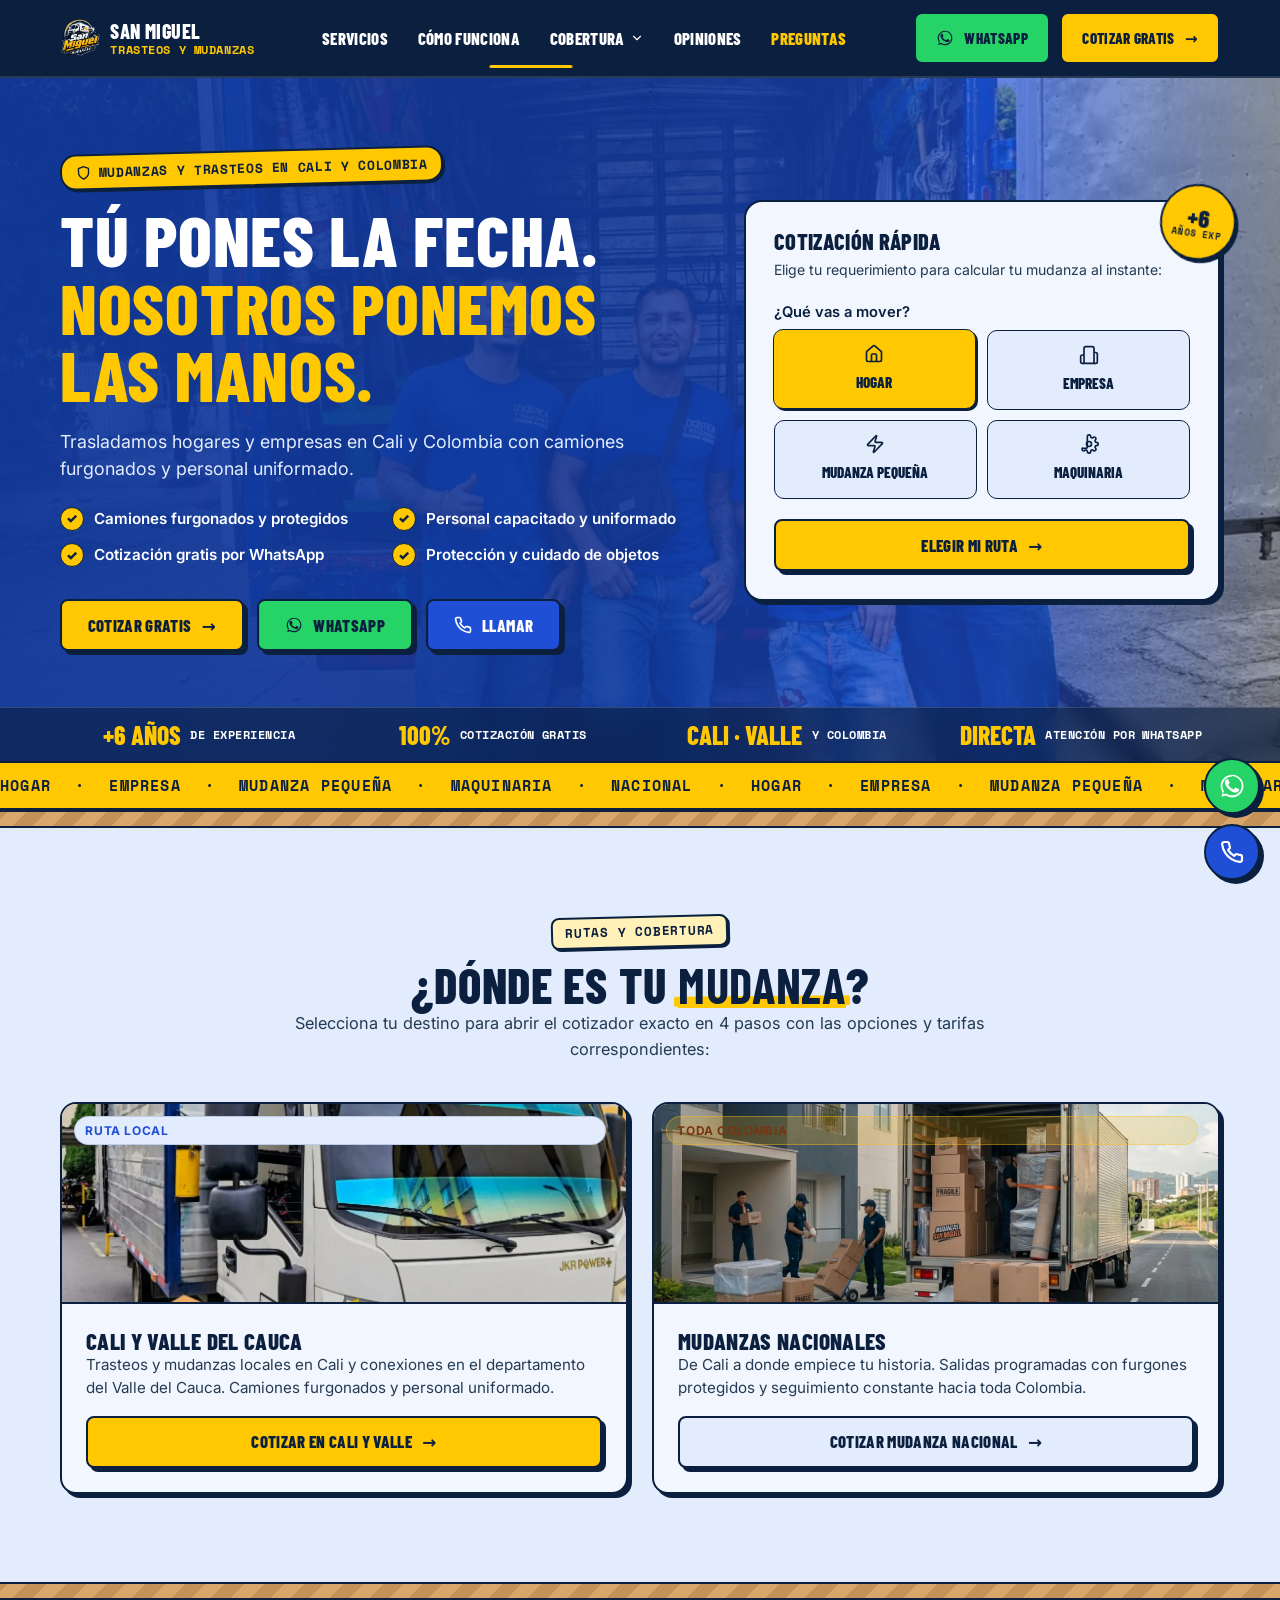
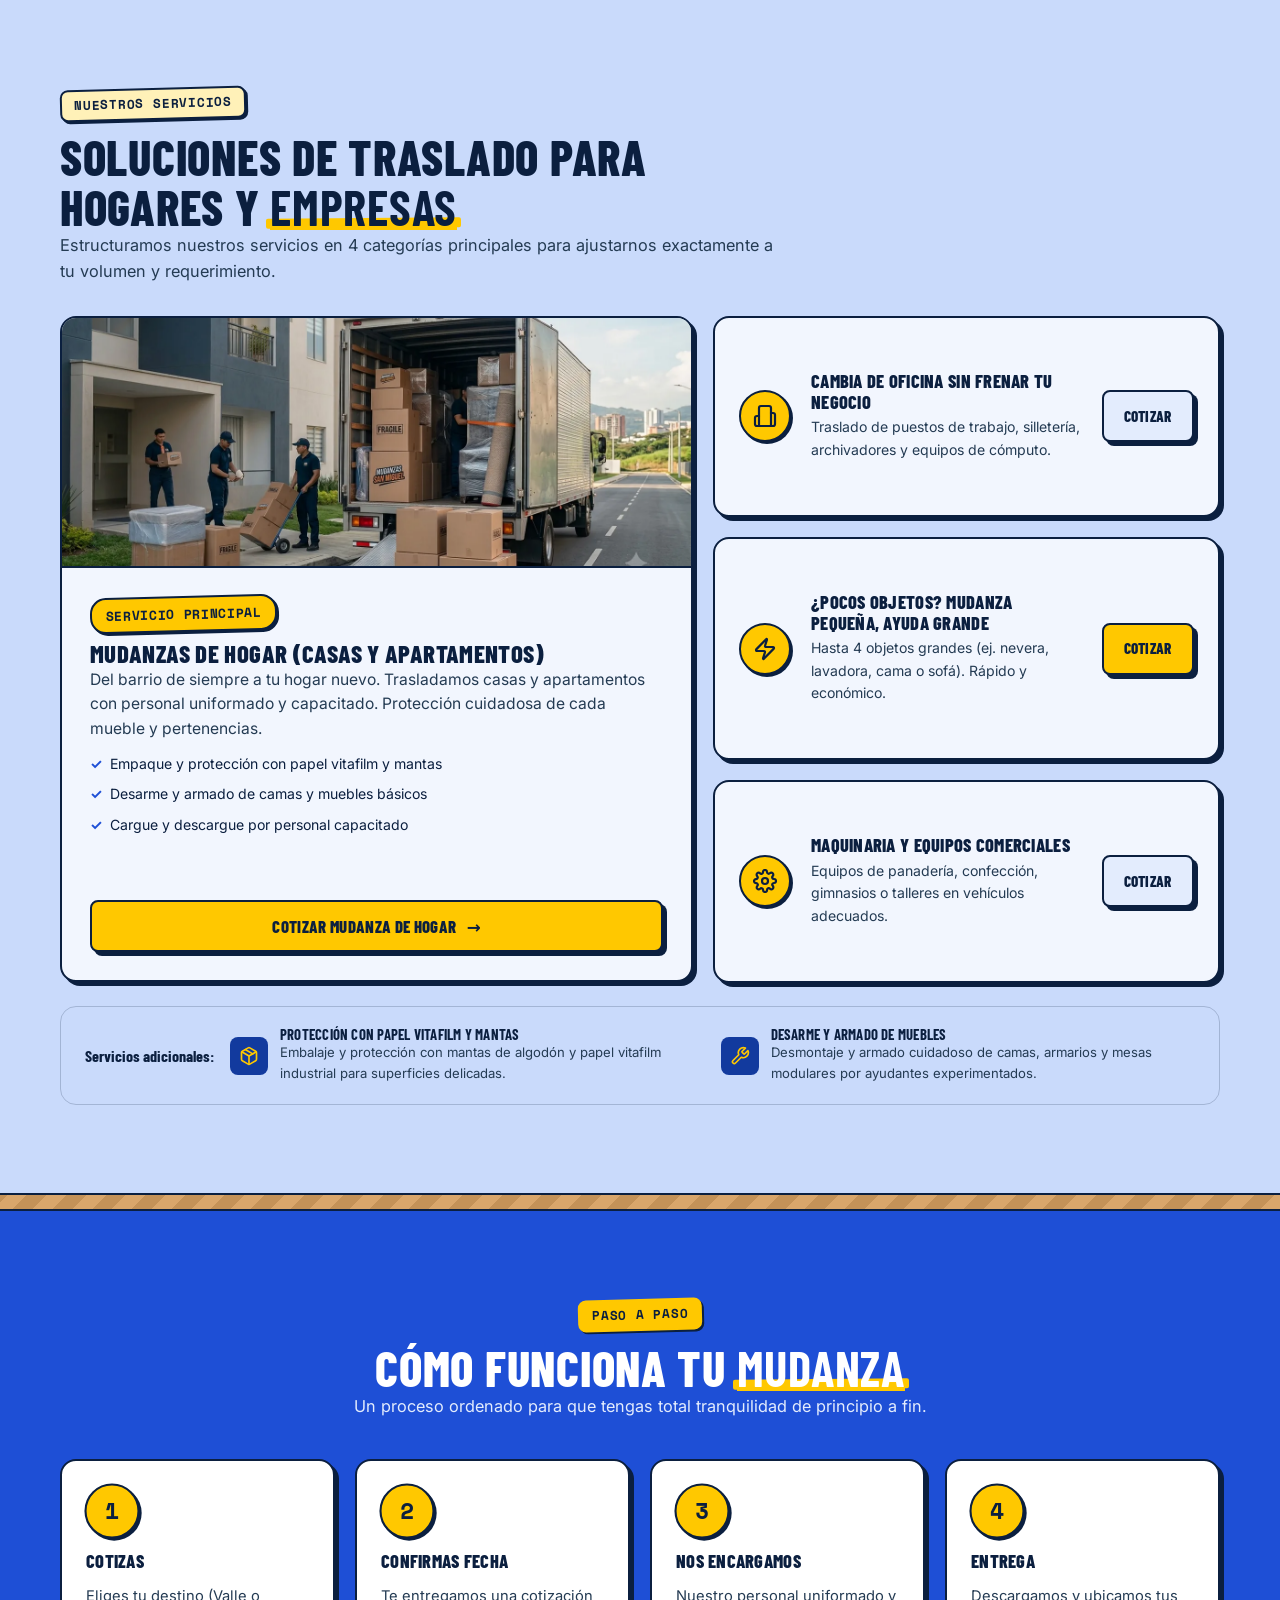
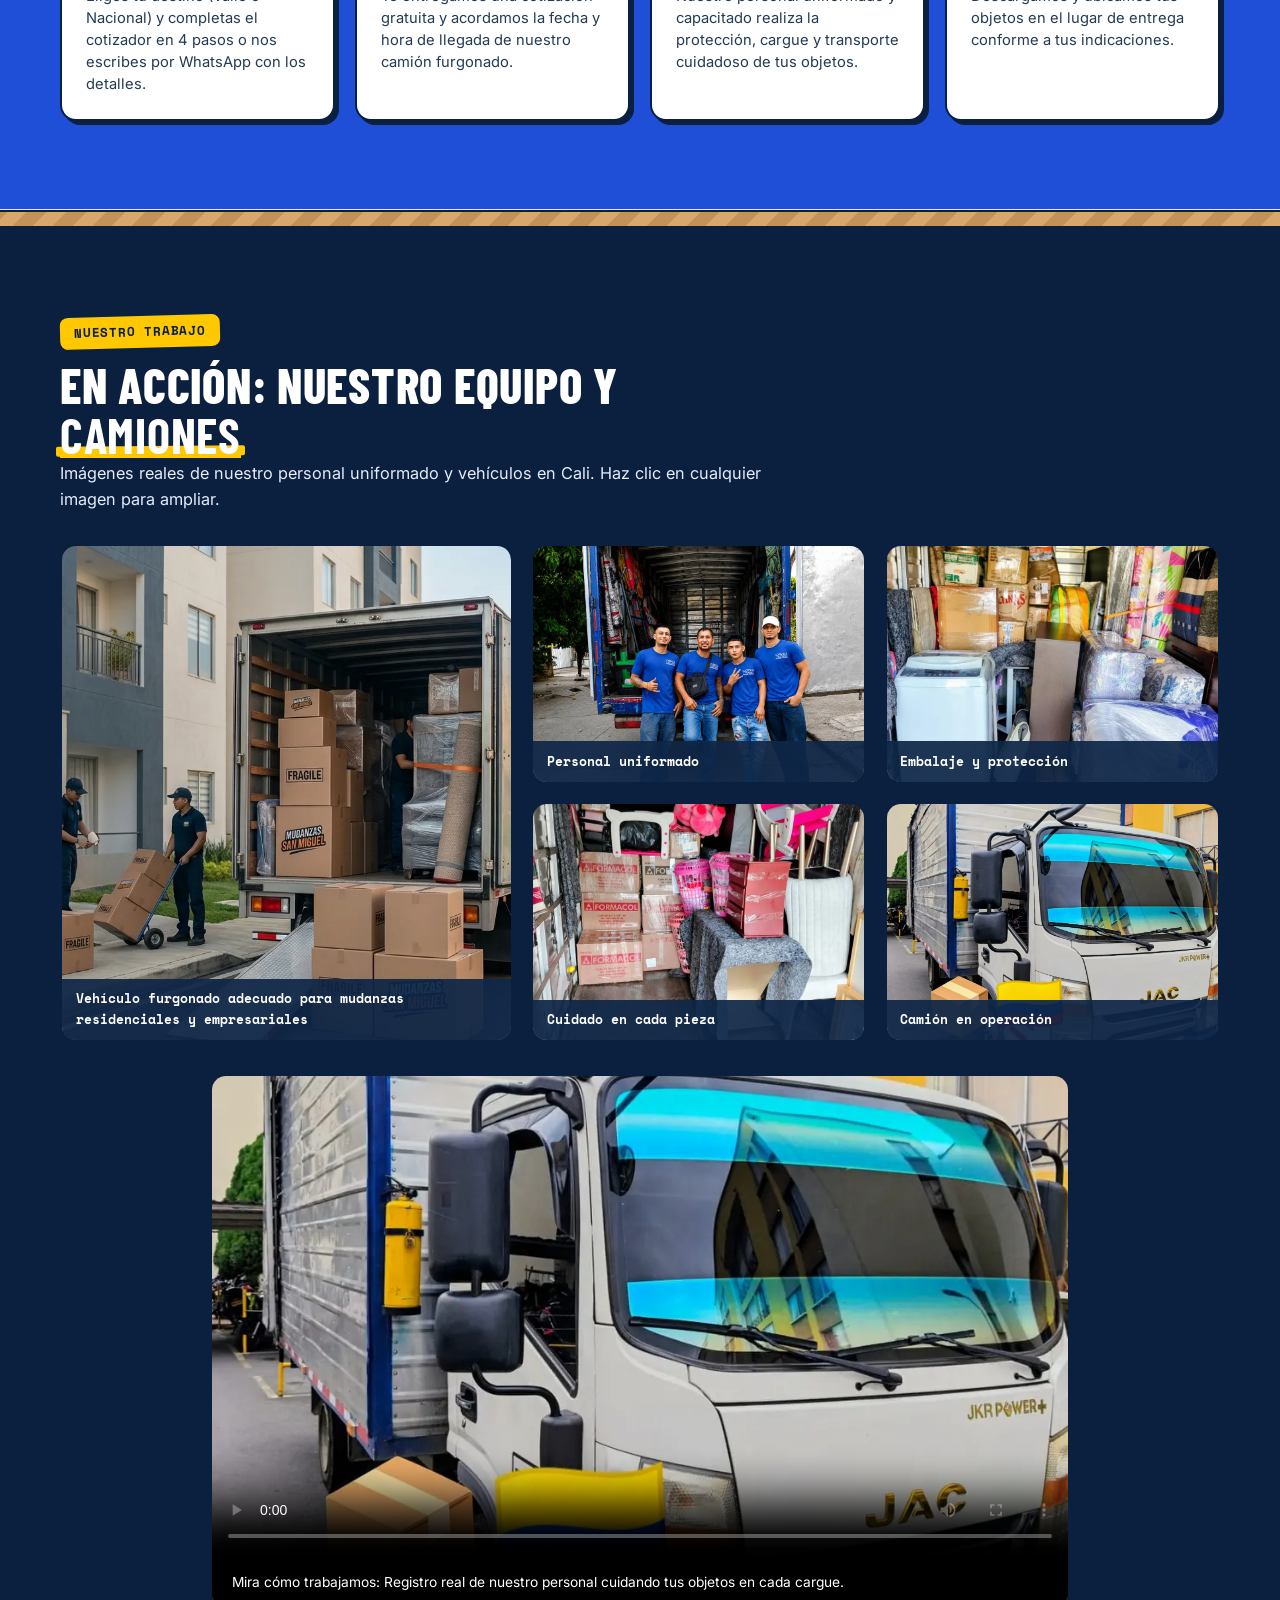
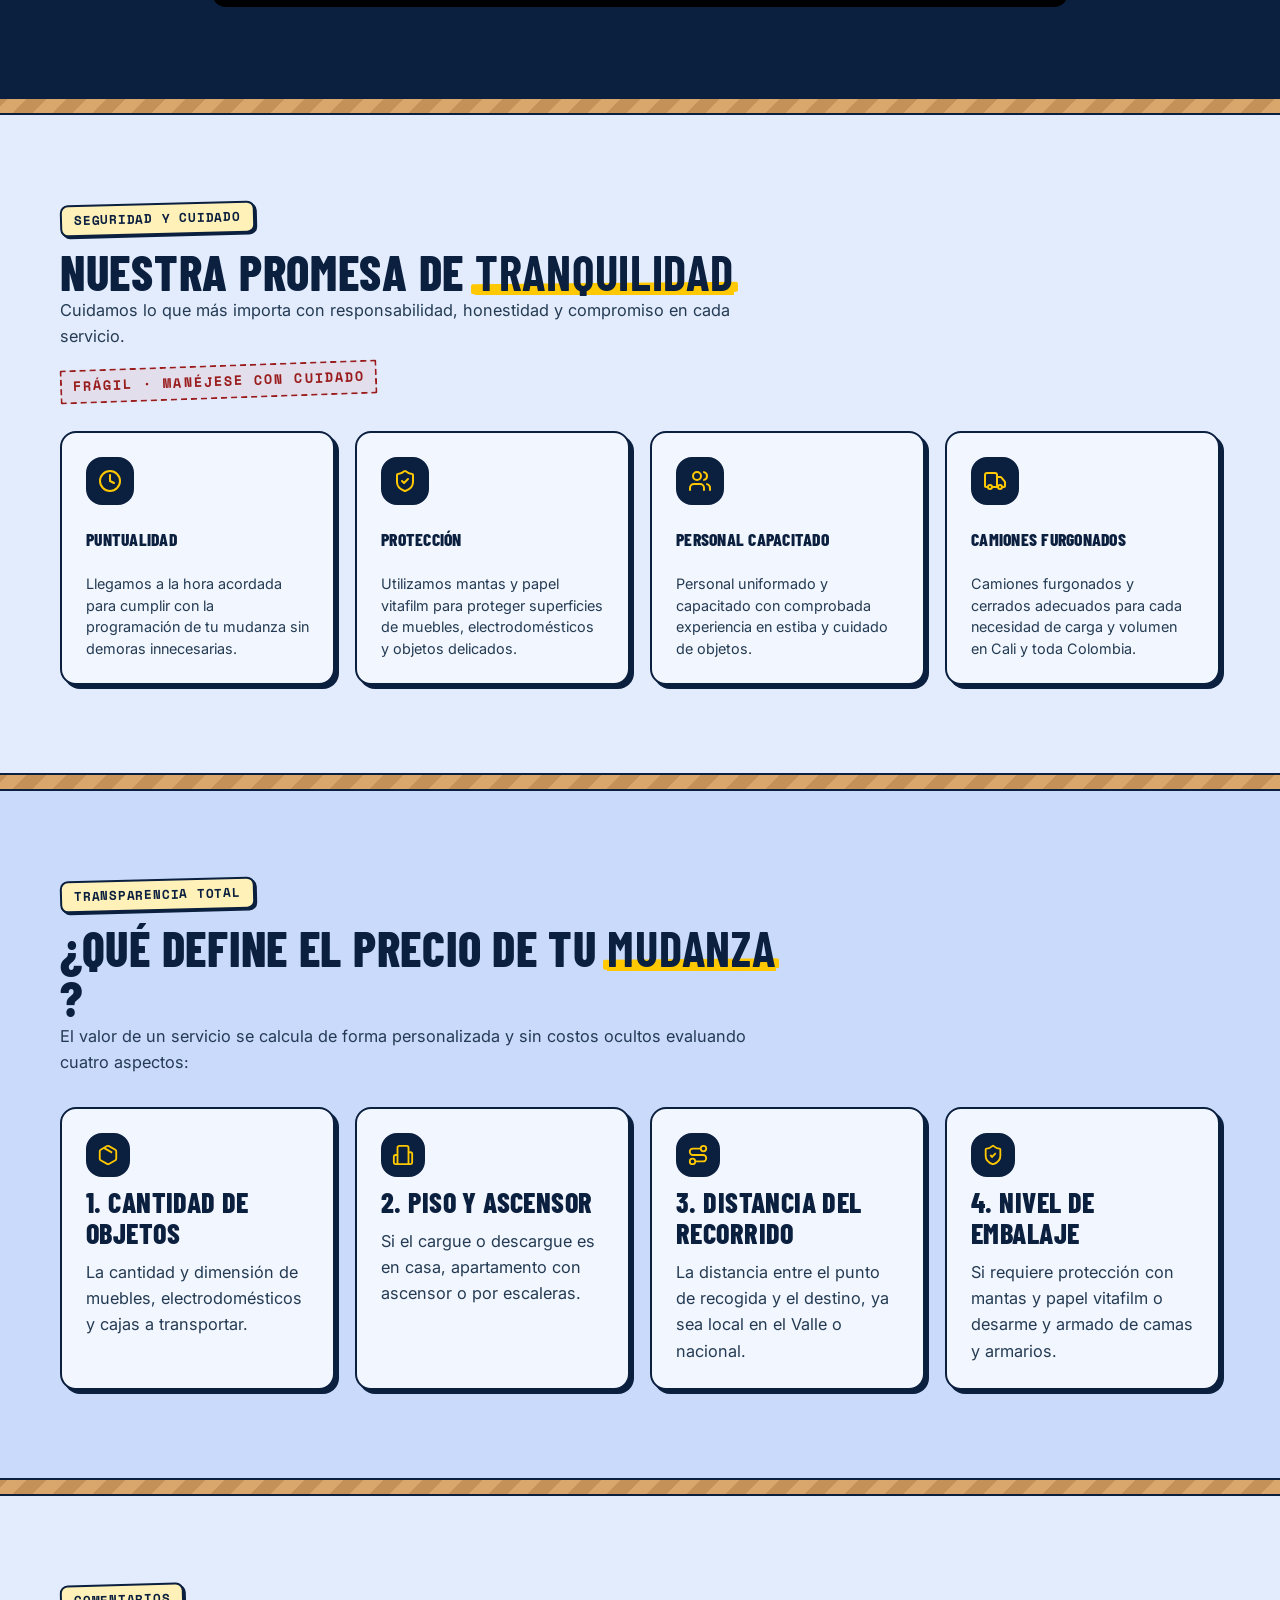
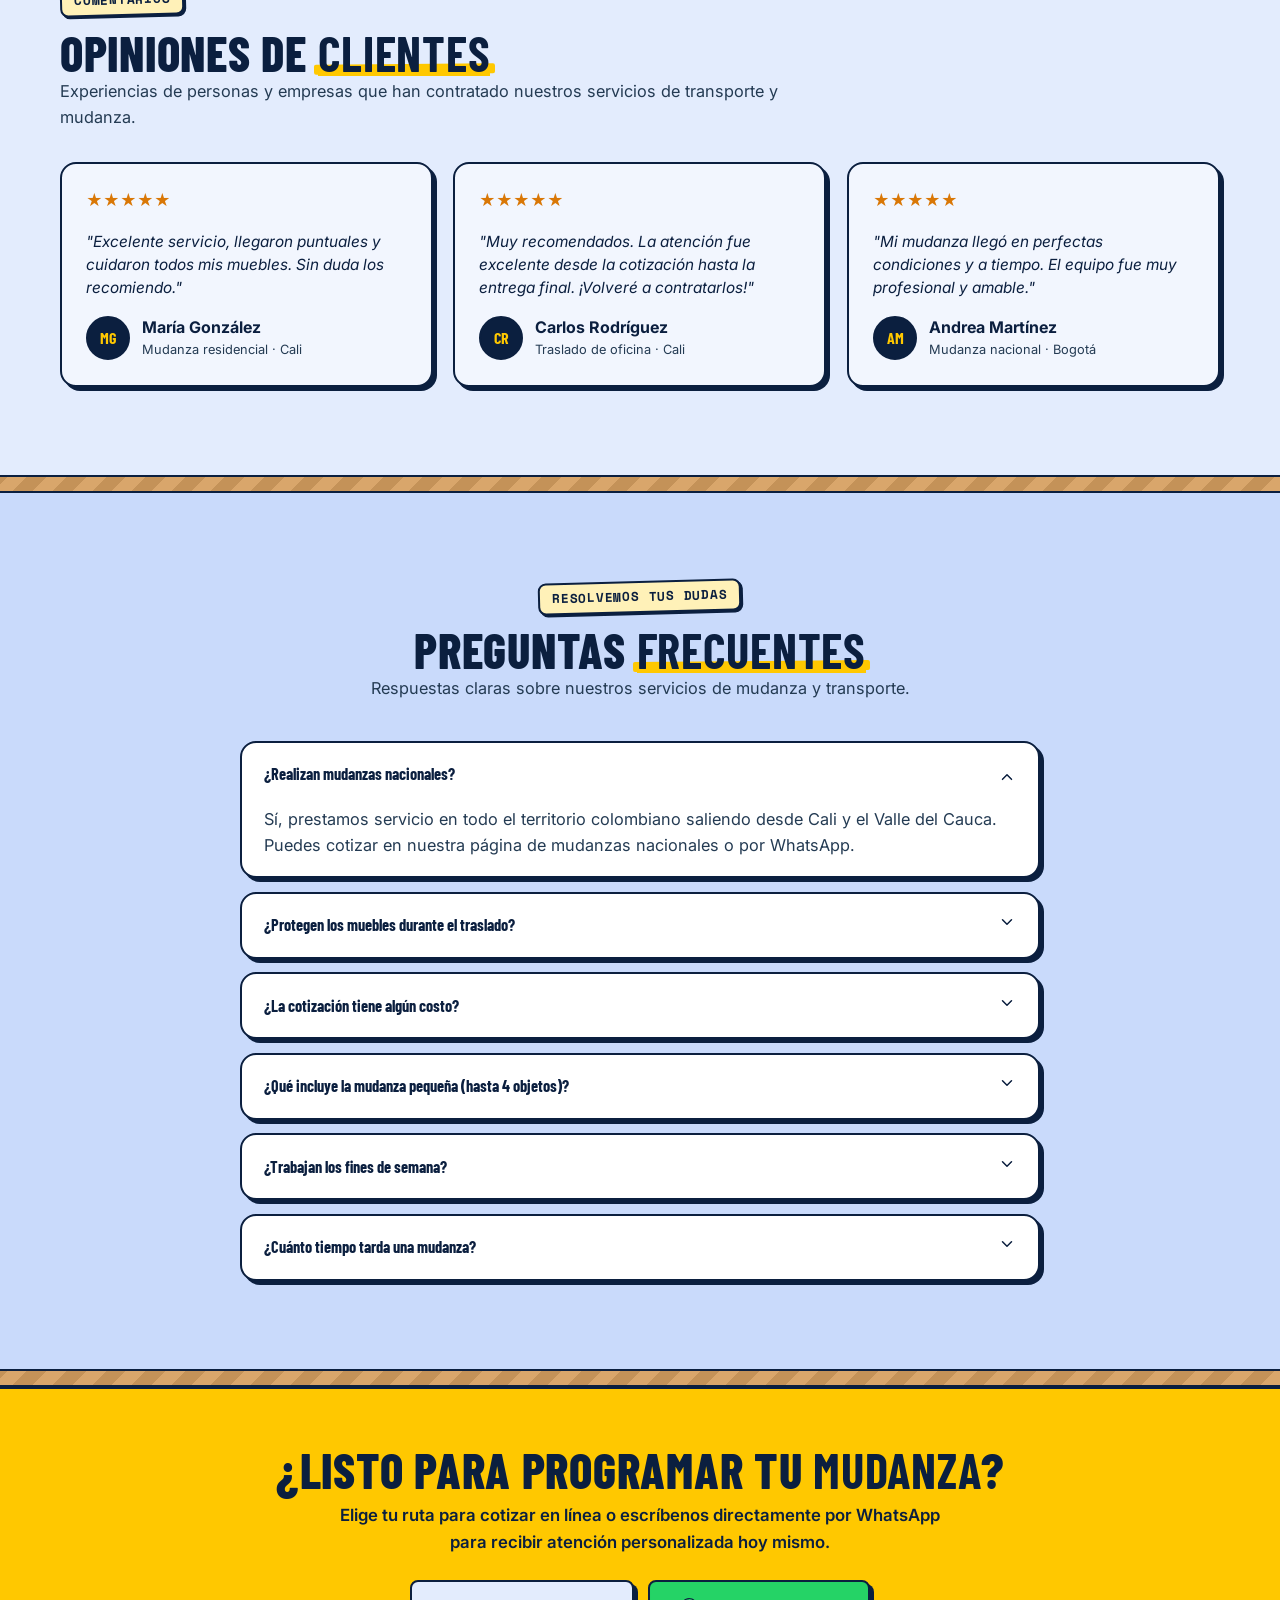
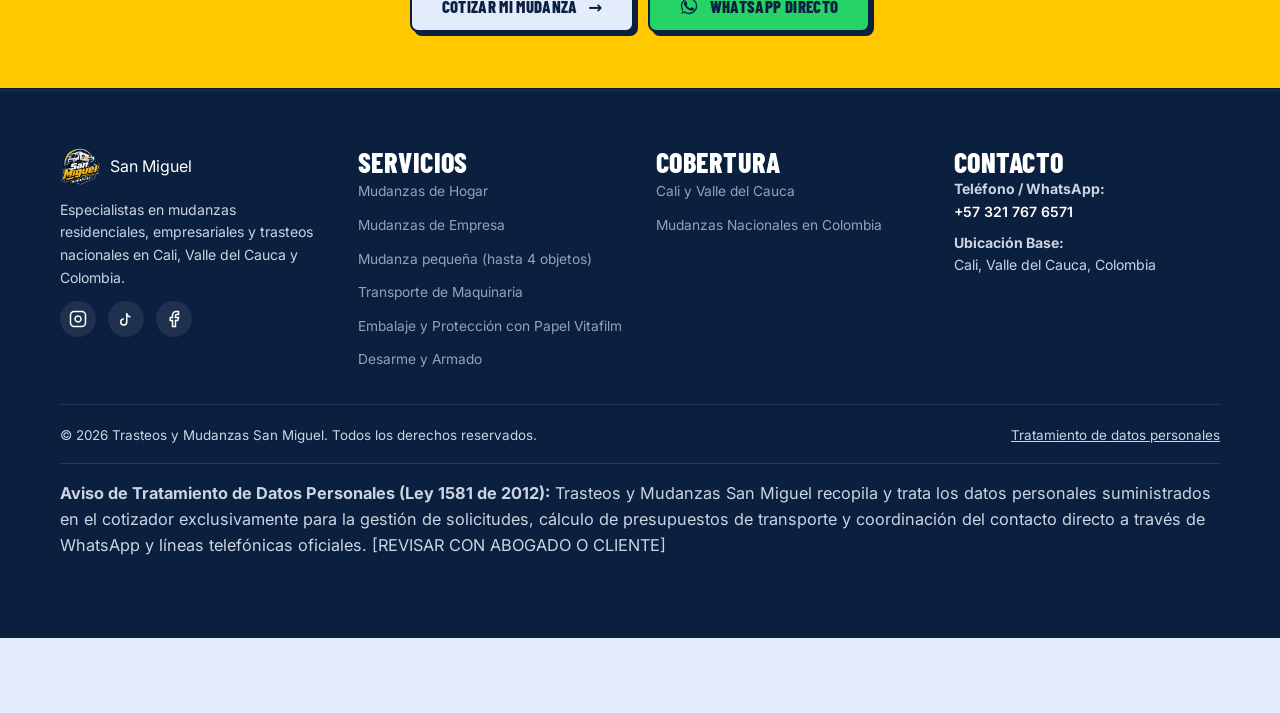
==== commit 716d5057: "feat: rediseno profesional completo San Miguel Mudanzas (Prompt Maestro v2) - Paleta A, tipografia B" ====
--- a/index.html
+++ b/index.html
@@ -174,140 +174,128 @@
     <!-- ==========================================================================
          1. PORTADA: FONDO AZUL MARCA (#1F4E8C) CON 3 CAPAS DE TRASTEOS SVG (FASE 3)
          ========================================================================== -->
-    <section class="hero-section" aria-labelledby="hero-title">
-      <!-- 3 Capas Decorativas SVG Propias (FASE 3.1) -->
-      <svg class="hero-bg-illustration" viewBox="0 0 1000 500" fill="none" aria-hidden="true">
-        <!-- Capa 1: Patrón irregular de cajas y flechas de línea gruesa (opacidad 10%) -->
-        <g class="hero-svg-layer-boxes" opacity="0.10" stroke="#FFFFFF" stroke-width="2.5" stroke-linecap="round" stroke-linejoin="round">
-          <rect x="60" y="70" width="48" height="42" rx="2" />
-          <line x1="60" y1="84" x2="108" y2="84" />
-          <path d="M 80 70 L 80 84 L 88 84 L 88 70" />
-          
-          <rect x="180" y="40" width="56" height="50" rx="2" />
-          <line x1="180" y1="58" x2="236" y2="58" />
-          <path d="M 202 40 L 202 58 L 214 58 L 214 40" />
-
-          <rect x="30" y="320" width="60" height="52" rx="2" />
-          <line x1="30" y1="340" x2="90" y2="340" />
-
-          <rect x="130" y="360" width="52" height="46" rx="2" />
-          <line x1="130" y1="378" x2="182" y2="378" />
-
-          <!-- Flechas logísticas gruesas -->
-          <path d="M 120 120 L 160 120 M 150 110 L 160 120 L 150 130" stroke-width="3" />
-          <path d="M 270 90 L 310 90 M 300 80 L 310 90 L 300 100" stroke-width="3" />
-          <path d="M 80 270 L 120 270 M 110 260 L 120 270 L 110 280" stroke-width="3" />
-          <path d="M 190 320 L 230 320 M 220 310 L 230 320 L 220 330" stroke-width="3" />
-        </g>
-
-        <!-- Capa 2: Ruta punteada animada una sola vez de Cali a Destino con camión pequeño -->
-        <g class="hero-svg-layer-route" opacity="0.35">
-          <!-- Pin Cali -->
-          <g transform="translate(100, 200)">
-            <circle cx="0" cy="0" r="10" fill="#FFC21A" />
-            <circle cx="0" cy="0" r="4" fill="#0F2747" />
-            <text x="14" y="5" fill="#FFC21A" font-family="'Space Mono', monospace" font-size="12" font-weight="700">CALI</text>
-          </g>
-
-          <!-- Ruta punteada animada -->
-          <path class="hero-animated-route-path" d="M 100 200 C 220 150, 320 230, 460 180" stroke="#FFC21A" stroke-width="3" stroke-dasharray="6 6" fill="none" />
-
-          <!-- Pin Destino -->
-          <g transform="translate(460, 180)">
-            <circle cx="0" cy="0" r="9" fill="#FFF0B8" />
-            <circle cx="0" cy="0" r="3.5" fill="#0F2747" />
-            <text x="14" y="5" fill="#FFF0B8" font-family="'Space Mono', monospace" font-size="11" font-weight="700">DESTINO</text>
-          </g>
-
-          <!-- Camión pequeño sobre la ruta -->
-          <g class="hero-mini-truck-icon" transform="translate(280, 195) scale(0.85)">
-            <rect x="0" y="0" width="26" height="16" rx="2" fill="#FFC21A" />
-            <rect x="22" y="4" width="10" height="12" rx="1" fill="#FFC21A" />
-            <rect x="25" y="6" width="5" height="5" rx="1" fill="#0F2747" />
-            <circle cx="7" cy="17" r="3.5" fill="#0F2747" stroke="#FFC21A" stroke-width="1.5" />
-            <circle cx="25" cy="17" r="3.5" fill="#0F2747" stroke="#FFC21A" stroke-width="1.5" />
-          </g>
-        </g>
-
-        <!-- Capa 3: Camión grande en línea en amarillo suave, más visible, recortado en la esquina inferior derecha -->
-        <g class="hero-svg-layer-big-truck" transform="translate(680, 240)" stroke="#FFE082" stroke-width="2.2" stroke-linecap="round" stroke-linejoin="round" opacity="0.22" fill="none">
-          <rect x="0" y="0" width="280" height="170" rx="4" />
-          <line x1="140" y1="0" x2="140" y2="170" />
-          <line x1="20" y1="50" x2="260" y2="50" stroke-dasharray="6 6" />
-          <path d="M 280 60 L 330 60 L 370 100 L 370 170 L 280 170 Z" />
-          <path d="M 325 72 L 290 72 L 290 105 L 355 105 Z" fill="rgba(255, 224, 130, 0.1)" />
-          <circle cx="70" cy="170" r="25" stroke-width="3" />
-          <circle cx="70" cy="170" r="10" />
-          <circle cx="210" cy="170" r="25" stroke-width="3" />
-          <circle cx="210" cy="170" r="10" />
-          <circle cx="330" cy="170" r="25" stroke-width="3" />
-          <circle cx="330" cy="170" r="10" />
-          <line x1="-80" y1="195" x2="420" y2="195" stroke-width="2.5" />
-        </g>
-      </svg>
-
-      <div class="container hero-grid">
-        <div class="hero-content">
+    <section class="hero-section hero-section--home" aria-labelledby="hero-title">
+      <div class="container hero-main-container">
+        
+        <!-- Columna Izquierda: Sello, Título en Barlow Condensed Mayúsculas, Subtítulo, 4 Checks, Trío de Botones -->
+        <div class="hero-left-col">
           <div>
             <span class="badge-pill">
-              <!-- Lucide clock -->
-              <svg width="16" height="16" viewBox="0 0 24 24" fill="none" stroke="currentColor" stroke-width="2" stroke-linecap="round" stroke-linejoin="round" aria-hidden="true"><circle cx="12" cy="12" r="10"/><polyline points="12 6 12 12 16 14"/></svg>
-              Más de 6 años de experiencia en Cali, Valle del Cauca y Colombia
+              <!-- Lucide shield -->
+              <svg width="15" height="15" viewBox="0 0 24 24" fill="none" stroke="currentColor" stroke-width="2.2" stroke-linecap="round" stroke-linejoin="round" aria-hidden="true"><path d="M12 22s8-4 8-10V5l-8-3-8 3v7c0 6 8 10 8 10z"/></svg>
+              MUDANZAS Y TRASTEOS EN CALI Y COLOMBIA
             </span>
           </div>
 
-          <!-- Titular seleccionado (FASE 3.4): Concreto, con datos reales y trazo amarillo grueso -->
-          <h1 id="hero-title">Mudanzas y trasteos en Cali, el Valle y <strong>toda Colombia</strong></h1>
-          
-          <p class="hero-tagline">
-            Más de 6 años trasladando hogares, empresas y maquinaria con camiones furgonados y personal uniformado. Cotización gratis y directa por WhatsApp.
+          <h1 id="hero-title">
+            TÚ PONES LA FECHA.<br>
+            <span class="text-highlight-yellow">NOSOTROS PONEMOS LAS MANOS.</span>
+          </h1>
+
+          <p class="hero-subtitle">
+            Trasladamos hogares y empresas en Cali y Colombia con camiones furgonados y personal uniformado.
           </p>
 
-          <div class="hero-actions">
-            <a href="#donde-es" class="btn btn--yellow btn--lg">
-              <span>Cotizar mudanza</span>
+          <ul class="hero-checklist" aria-label="Beneficios principales">
+            <li>
+              <span class="check-circle-icon" aria-hidden="true">✓</span>
+              <span>Camiones furgonados y protegidos</span>
+            </li>
+            <li>
+              <span class="check-circle-icon" aria-hidden="true">✓</span>
+              <span>Personal capacitado y uniformado</span>
+            </li>
+            <li>
+              <span class="check-circle-icon" aria-hidden="true">✓</span>
+              <span>Cotización gratis por WhatsApp</span>
+            </li>
+            <li>
+              <span class="check-circle-icon" aria-hidden="true">✓</span>
+              <span>Protección y cuidado de objetos</span>
+            </li>
+          </ul>
+
+          <div class="hero-actions-trio">
+            <a href="#donde-es" class="btn btn--primary btn--hero-action">
+              <span>Cotizar gratis</span>
               <span class="arrow-icon" aria-hidden="true">→</span>
             </a>
             <a href="https://wa.me/573217676571?text=Hola%2C%20quisiera%20cotizar%20un%20servicio%20de%20mudanza%20con%20San%20Miguel" 
-               class="btn btn--wa btn--lg" 
+               class="btn btn--wa btn--hero-action" 
                target="_blank" 
-               rel="noopener noreferrer">
-              <!-- WhatsApp SVG -->
-              <svg width="20" height="20" viewBox="0 0 24 24" fill="currentColor" aria-hidden="true"><path d="M17.472 14.382c-.301-.15-1.78-.878-2.056-.978-.276-.1-.477-.15-.678.15-.201.301-.778.978-.954 1.179-.176.2-.351.226-.652.075-.301-.15-1.272-.469-2.423-1.496-.896-.799-1.501-1.786-1.677-2.087-.176-.301-.019-.464.132-.614.136-.135.301-.351.452-.527.15-.176.201-.301.301-.502.101-.2.05-.376-.025-.527-.075-.15-.678-1.636-.929-2.241-.244-.589-.493-.509-.678-.519l-.578-.01c-.201 0-.527.075-.803.376-.276.301-1.054 1.029-1.054 2.509 0 1.48 1.079 2.909 1.23 3.11.15.201 2.124 3.243 5.145 4.549.719.311 1.28.497 1.718.636.722.23 1.379.197 1.898.12.579-.087 1.78-.727 2.031-1.43.251-.703.251-1.305.176-1.43-.075-.125-.276-.201-.577-.351zM12.042 21.82a9.78 9.78 0 0 1-4.99-1.365l-.358-.213-3.71.973.99-3.616-.233-.371A9.778 9.778 0 0 1 2.25 12.04c0-5.397 4.39-9.787 9.792-9.787 2.614 0 5.072 1.018 6.921 2.868a9.73 9.73 0 0 1 2.866 6.919c0 5.398-4.39 9.78-9.787 9.78zm0-18.04c-4.55 0-8.25 3.7-8.25 8.26 0 1.455.38 2.875 1.1 4.12l.17.296-.728 2.66 2.723-.715.286.17a8.216 8.216 0 0 0 4.699 1.429c4.55 0 8.25-3.7 8.25-8.26 0-2.206-.859-4.28-2.418-5.84a8.212 8.212 0 0 0-5.882-2.42z"/></svg>
-              <span>WhatsApp directo</span>
+               rel="noopener noreferrer" 
+               aria-label="Contactar por WhatsApp">
+              <svg width="18" height="18" viewBox="0 0 24 24" fill="currentColor" aria-hidden="true"><path d="M17.472 14.382c-.301-.15-1.78-.878-2.056-.978-.276-.1-.477-.15-.678.15-.201.301-.778.978-.954 1.179-.176.2-.351.226-.652.075-.301-.15-1.272-.469-2.423-1.496-.896-.799-1.501-1.786-1.677-2.087-.176-.301-.019-.464.132-.614.136-.135.301-.351.452-.527.15-.176.201-.301.301-.502.101-.2.05-.376-.025-.527-.075-.15-.678-1.636-.929-2.241-.244-.589-.493-.509-.678-.519l-.578-.01c-.201 0-.527.075-.803.376-.276.301-1.054 1.029-1.054 2.509 0 1.48 1.079 2.909 1.23 3.11.15.201 2.124 3.243 5.145 4.549.719.311 1.28.497 1.718.636.722.23 1.379.197 1.898.12.579-.087 1.78-.727 2.031-1.43.251-.703.251-1.305.176-1.43-.075-.125-.276-.201-.577-.351zM12.042 21.82a9.78 9.78 0 0 1-4.99-1.365l-.358-.213-3.71.973.99-3.616-.233-.371A9.778 9.778 0 0 1 2.25 12.04c0-5.397 4.39-9.787 9.792-9.787 2.614 0 5.072 1.018 6.921 2.868a9.73 9.73 0 0 1 2.866 6.919c0 5.398-4.39 9.78-9.787 9.78zm0-18.04c-4.55 0-8.25 3.7-8.25 8.26 0 1.455.38 2.875 1.1 4.12l.17.296-.728 2.66 2.723-.715.286.17a8.216 8.216 0 0 0 4.699 1.429c4.55 0 8.25-3.7 8.25-8.26 0-2.206-.859-4.28-2.418-5.84a8.212 8.212 0 0 0-5.882-2.42z"/></svg>
+              <span>WhatsApp</span>
             </a>
-          </div>
-
-          <!-- 3 Etiquetas de Caja del Mismo Tamaño y Altura (FASE 3.3) -->
-          <div class="hero-trust-row" role="region" aria-label="Garantías reales del servicio">
-            <div class="trust-box-tag">
-              <strong class="trust-stat-big" id="statAnos">+6</strong>
-              <span class="trust-stat-label">AÑOS DE EXPERIENCIA</span>
-            </div>
-            <div class="trust-box-tag">
-              <!-- Lucide map -->
-              <svg width="24" height="24" viewBox="0 0 24 24" fill="none" stroke="currentColor" stroke-width="2.2" stroke-linecap="round" stroke-linejoin="round" aria-hidden="true"><polygon points="3 6 9 3 15 6 21 3 21 18 15 21 9 18 3 21"/><line x1="9" y1="3" x2="9" y2="18"/><line x1="15" y1="6" x2="15" y2="21"/></svg>
-              <span class="trust-stat-label">CALI · VALLE · TODA COLOMBIA</span>
-            </div>
-            <div class="trust-box-tag">
-              <!-- WhatsApp SVG -->
-              <svg width="24" height="24" viewBox="0 0 24 24" fill="currentColor" aria-hidden="true"><path d="M17.472 14.382c-.301-.15-1.78-.878-2.056-.978-.276-.1-.477-.15-.678.15-.201.301-.778.978-.954 1.179-.176.2-.351.226-.652.075-.301-.15-1.272-.469-2.423-1.496-.896-.799-1.501-1.786-1.677-2.087-.176-.301-.019-.464.132-.614.136-.135.301-.351.452-.527.15-.176.201-.301.301-.502.101-.2.05-.376-.025-.527-.075-.15-.678-1.636-.929-2.241-.244-.589-.493-.509-.678-.519l-.578-.01c-.201 0-.527.075-.803.376-.276.301-1.054 1.029-1.054 2.509 0 1.48 1.079 2.909 1.23 3.11.15.201 2.124 3.243 5.145 4.549.719.311 1.28.497 1.718.636.722.23 1.379.197 1.898.12.579-.087 1.78-.727 2.031-1.43.251-.703.251-1.305.176-1.43-.075-.125-.276-.201-.577-.351zM12.042 21.82a9.78 9.78 0 0 1-4.99-1.365l-.358-.213-3.71.973.99-3.616-.233-.371A9.778 9.778 0 0 1 2.25 12.04c0-5.397 4.39-9.787 9.792-9.787 2.614 0 5.072 1.018 6.921 2.868a9.73 9.73 0 0 1 2.866 6.919c0 5.398-4.39 9.78-9.787 9.78zm0-18.04c-4.55 0-8.25 3.7-8.25 8.26 0 1.455.38 2.875 1.1 4.12l.17.296-.728 2.66 2.723-.715.286.17a8.216 8.216 0 0 0 4.699 1.429c4.55 0 8.25-3.7 8.25-8.26 0-2.206-.859-4.28-2.418-5.84a8.212 8.212 0 0 0-5.882-2.42z"/></svg>
-              <span class="trust-stat-label">COTIZACIÓN GRATIS POR WHATSAPP</span>
-            </div>
-          </div>
-        </div>
-
-        <!-- Foto Real del Equipo en Portada con Marco Grueso y Bloque Amarillo Desplazado (FASE 3.2) -->
-        <div class="hero-media-wrapper">
-          <div class="hero-media-card">
-            <img src="assets/img/quipo.webp" 
-                 alt="Equipo uniformado de Trasteos y Mudanzas San Miguel con camiones en Cali" 
-                 width="800" 
-                 height="600" 
-                 fetchpriority="high">
-            <div class="hero-corner-tag">
-              <span>Personal uniformado y capacitado</span>
-            </div>
+            <a href="tel:+573217676571" class="btn btn--call btn--hero-action" aria-label="Llamar al 321 767 6571">
+              <svg width="18" height="18" viewBox="0 0 24 24" fill="none" stroke="currentColor" stroke-width="2.2" stroke-linecap="round" stroke-linejoin="round" aria-hidden="true"><path d="M22 16.92v3a2 2 0 0 1-2.18 2 19.79 19.79 0 0 1-8.63-3.07 19.5 19.5 0 0 1-6-6 19.79 19.79 0 0 1-3.07-8.67A2 2 0 0 1 4.11 2h3a2 2 0 0 1 2 1.72 12.84 12.84 0 0 0 .7 2.81 2 2 0 0 1-.45 2.11L8.09 9.91a16 16 0 0 0 6 6l1.27-1.27a2 2 0 0 1 2.11-.45 12.84 12.84 0 0 0 2.81.7A2 2 0 0 1 22 16.92z"/></svg>
+              <span>Llamar</span>
+            </a>
+          </div>
+        </div>
+
+        <!-- Columna Derecha: Tarjeta de Cotización Rápida y Círculo 6+ años -->
+        <div style="position: relative;">
+          <!-- Badge circular 6+ años con giro suave -->
+          <div class="hero-badge-experience" aria-label="Más de 6 años de experiencia">
+            <span class="badge-num">+6</span>
+            <span class="badge-text">AÑOS EXP</span>
+          </div>
+
+          <div class="quick-quote-card" role="region" aria-label="Cotización rápida">
+            <h2 class="quick-quote-heading">Cotización rápida</h2>
+            <p class="card-desc">Elige tu requerimiento para calcular tu mudanza al instante:</p>
+            
+            <div class="form-group" style="margin-bottom: 1.25rem;">
+              <label class="form-label" style="font-size: 0.92rem; color: var(--tinta);">¿Qué vas a mover?</label>
+              <div class="quick-quote-options-grid" role="radiogroup" aria-label="Tipo de traslado">
+                <button type="button" class="quick-option-btn active" data-service="hogar">
+                  <svg width="20" height="20" viewBox="0 0 24 24" fill="none" stroke="currentColor" stroke-width="2" aria-hidden="true"><path d="M15 21v-8a1 1 0 0 0-1-1h-4a1 1 0 0 0-1 1v8"/><path d="M3 10a2 2 0 0 1 .709-1.528l7-5.999a2 2 0 0 1 2.582 0l7 5.999A2 2 0 0 1 21 10v9a2 2 0 0 1-2 2H5a2 2 0 0 1-2-2z"/></svg>
+                  <span>Hogar</span>
+                </button>
+                <button type="button" class="quick-option-btn" data-service="empresa">
+                  <svg width="20" height="20" viewBox="0 0 24 24" fill="none" stroke="currentColor" stroke-width="2" aria-hidden="true"><path d="M6 22V4a2 2 0 0 1 2-2h8a2 2 0 0 1 2 2v18Z"/><path d="M6 12H4a2 2 0 0 0-2 2v6a2 2 0 0 0 2 2h2"/><path d="M18 9h2a2 2 0 0 1 2 2v9a2 2 0 0 1-2 2h-2"/></svg>
+                  <span>Empresa</span>
+                </button>
+                <button type="button" class="quick-option-btn" data-service="pequena">
+                  <svg width="20" height="20" viewBox="0 0 24 24" fill="none" stroke="currentColor" stroke-width="2" aria-hidden="true"><path d="M4 14a1 1 0 0 1-.78-1.63l9.9-10.2a.5.5 0 0 1 .86.46l-1.92 6.02A1 1 0 0 0 13 10h7a1 1 0 0 1 .78 1.63l-9.9 10.2a.5.5 0 0 1-.86-.46l1.92-6.02A1 1 0 0 0 11 14z"/></svg>
+                  <span>Mudanza pequeña</span>
+                </button>
+                <button type="button" class="quick-option-btn" data-service="maquinaria">
+                  <svg width="20" height="20" viewBox="0 0 24 24" fill="none" stroke="currentColor" stroke-width="2" aria-hidden="true"><circle cx="12" cy="12" r="3"/><path d="M19.4 15a1.65 1.65 0 0 0 .33 1.82l.06.06a2 2 0 0 1 0 2.83 2 2 0 0 1-2.83 0l-.06-.06a1.65 1.65 0 0 0-1.82-.33 1.65 1.65 0 0 0-1 1.51V21a2 2 0 0 1-2 2 2 2 0 0 1-2-2v-.09A1.65 1.65 0 0 0 9 19.4a1.65 1.65 0 0 0-1.82.33l-.06.06a2 2 0 0 1-2.83 0 2 2 0 0 1 0-2.83l.06-.06a1.65 1.65 0 0 0 1.82.33H9a1.65 1.65 0 0 0 1-1.51V3a2 2 0 0 1 2-2 2 2 0 0 1 2 2v.09a1.65 1.65 0 0 0 1 1.51 1.65 1.65 0 0 0 1.82-.33l.06-.06a2 2 0 0 1 2.83 0 2 2 0 0 1 0 2.83l-.06.06a1.65 1.65 0 0 0-.33 1.82V9a1.65 1.65 0 0 0 1.51 1H21a2 2 0 0 1 2 2 2 2 0 0 1-2 2h-.09a1.65 1.65 0 0 0-1.51 1z"/></svg>
+                  <span>Maquinaria</span>
+                </button>
+              </div>
+            </div>
+
+            <a href="#donde-es" class="btn btn--primary" id="btnQuickQuoteAction" style="width: 100%;">
+              <span>Elegir mi ruta</span>
+              <span class="arrow-icon" aria-hidden="true">→</span>
+            </a>
+          </div>
+        </div>
+
+      </div>
+
+      <!-- Barra Inferior de 4 Cifras en Banda Tinta al 60% con Desenfoque (FASE 3.5) -->
+      <div class="hero-bottom-stats-bar" role="region" aria-label="Datos clave del servicio">
+        <div class="container hero-stats-grid">
+          <div class="stat-pill-item">
+            <span class="stat-pill-num">+6 AÑOS</span>
+            <span class="stat-pill-text">DE EXPERIENCIA</span>
+          </div>
+          <div class="stat-pill-item">
+            <span class="stat-pill-num">100%</span>
+            <span class="stat-pill-text">COTIZACIÓN GRATIS</span>
+          </div>
+          <div class="stat-pill-item">
+            <span class="stat-pill-num">CALI · VALLE</span>
+            <span class="stat-pill-text">Y COLOMBIA</span>
+          </div>
+          <div class="stat-pill-item">
+            <span class="stat-pill-num">DIRECTA</span>
+            <span class="stat-pill-text">ATENCIÓN POR WHATSAPP</span>
           </div>
         </div>
       </div>
@@ -346,44 +334,36 @@
           <p>Selecciona tu destino para abrir el cotizador exacto en 4 pasos con las opciones y tarifas correspondientes:</p>
         </div>
 
-        <div class="where-move-grid">
-          <!-- Opción 1: Cali y Valle del Cauca (Local) -->
-          <article class="where-card reveal-on-scroll">
-            <span class="where-card-badge">Ruta Local</span>
-            <div class="where-card-icon" aria-hidden="true">
-              <!-- Lucide map-pin -->
-              <svg width="28" height="28" viewBox="0 0 24 24" fill="none" stroke="currentColor" stroke-width="2.2" stroke-linecap="round" stroke-linejoin="round"><path d="M20 10c0 6-8 12-8 12s-8-6-8-12a8 8 0 0 1 16 0Z"/><circle cx="12" cy="10" r="3"/></svg>
-            </div>
-            <h3>Cali y Valle del Cauca</h3>
-            <p>Trasteos y mudanzas locales en Cali y conexiones en el departamento del Valle del Cauca. Camiones furgonados y ayudantes uniformados.</p>
-            <ul class="where-card-features">
-              <li>Cali como zona principal de operación</li>
-              <li>Cotizador local en 4 pasos</li>
-              <li>Servicio para hogar, empresa, mudanza pequeña y maquinaria</li>
-            </ul>
-            <div class="where-card-action">
-              <a href="valle-del-cauca.html#cotizador" class="btn btn--yellow btn--full">
+        <div class="where-bento-grid">
+          <!-- Opción 1: Cali y Valle del Cauca con Foto Real -->
+          <article class="where-photo-card reveal-on-scroll">
+            <div class="where-card-media">
+              <img src="assets/img/camion_frente.webp" alt="Camión rotulado de Mudanzas San Miguel en servicio en Cali" width="600" height="260" loading="lazy">
+              <span class="where-card-badge" style="position: absolute; top: 12px; left: 12px; z-index: 2;">Ruta Local</span>
+            </div>
+            <div class="where-card-content">
+              <div>
+                <h3>Cali y Valle del Cauca</h3>
+                <p>Trasteos y mudanzas locales en Cali y conexiones en el departamento del Valle del Cauca. Camiones furgonados y personal uniformado.</p>
+              </div>
+              <a href="valle-del-cauca.html#cotizador" class="btn btn--primary btn--full">
                 <span>Cotizar en Cali y Valle</span>
                 <span class="arrow-icon" aria-hidden="true">→</span>
               </a>
             </div>
           </article>
 
-          <!-- Opción 2: Mudanzas Nacionales -->
-          <article class="where-card where-card--featured reveal-on-scroll">
-            <span class="where-card-badge where-card-badge--alt">Toda Colombia</span>
-            <div class="where-card-icon" aria-hidden="true">
-              <!-- Lucide route / road -->
-              <svg width="28" height="28" viewBox="0 0 24 24" fill="none" stroke="currentColor" stroke-width="2.2" stroke-linecap="round" stroke-linejoin="round"><polygon points="3 6 9 3 15 6 21 3 21 18 15 21 9 18 3 21"/><line x1="9" y1="3" x2="9" y2="18"/><line x1="15" y1="6" x2="15" y2="21"/></svg>
-            </div>
-            <h3>Mudanzas Nacionales</h3>
-            <p>Traslados desde Cali y el Valle del Cauca hacia Bogotá, Medellín, Eje Cafetero, Costa Caribe y toda Colombia. Camiones furgonados para larga distancia.</p>
-            <ul class="where-card-features">
-              <li>Salidas programadas desde Cali a toda Colombia</li>
-              <li>Cotizador nacional con detalle de llegada</li>
-              <li>Protección y estiba cuidadosa de tus enseres</li>
-            </ul>
-            <div class="where-card-action">
+          <!-- Opción 2: Mudanzas Nacionales con Foto Real -->
+          <article class="where-photo-card reveal-on-scroll">
+            <div class="where-card-media">
+              <img src="assets/img/hero.webp" alt="Camión furgonado de Mudanzas San Miguel para servicio nacional" width="600" height="260" loading="lazy">
+              <span class="where-card-badge where-card-badge--alt" style="position: absolute; top: 12px; left: 12px; z-index: 2;">Toda Colombia</span>
+            </div>
+            <div class="where-card-content">
+              <div>
+                <h3>Mudanzas Nacionales</h3>
+                <p>De Cali a donde empiece tu historia. Salidas programadas con furgones protegidos y seguimiento constante hacia toda Colombia.</p>
+              </div>
               <a href="nacional.html#cotizador" class="btn btn--secondary btn--full">
                 <span>Cotizar Mudanza Nacional</span>
                 <span class="arrow-icon" aria-hidden="true">→</span>
@@ -407,91 +387,78 @@
           <p>Estructuramos nuestros servicios en 4 categorías principales para ajustarnos exactamente a tu volumen y requerimiento.</p>
         </div>
 
-        <div class="services-list-container">
+        <div class="services-bento-grid">
           
-          <!-- 1. Hogar -->
-          <article class="service-row reveal-on-scroll" aria-labelledby="srv-res">
+          <!-- 1. Tarjeta Grande: Mudanza de Hogar con Foto Real -->
+          <article class="bento-card-large reveal-on-scroll">
+            <div class="bento-card-img-wrap">
+              <img src="assets/img/hero.webp" alt="Mudanza residencial y traslado de hogares en Cali" width="700" height="300" loading="lazy">
+            </div>
+            <div class="bento-card-body">
+              <div>
+                <span class="badge-pill" style="margin-bottom: 0.5rem;">Servicio Principal</span>
+                <h3>Mudanzas de Hogar (Casas y Apartamentos)</h3>
+                <p>Del barrio de siempre a tu hogar nuevo. Trasladamos casas y apartamentos con personal uniformado y capacitado. Protección cuidadosa de cada mueble y pertenencias.</p>
+                <ul class="where-card-features" style="margin-top: 0.75rem;">
+                  <li>Empaque y protección con papel vitafilm y mantas</li>
+                  <li>Desarme y armado de camas y muebles básicos</li>
+                  <li>Cargue y descargue por personal capacitado</li>
+                </ul>
+              </div>
+              <div style="margin-top: 1rem;">
+                <a href="valle-del-cauca.html?servicio=hogar#cotizador" class="btn btn--primary btn--full">
+                  <span>Cotizar Mudanza de Hogar</span>
+                  <span class="arrow-icon" aria-hidden="true">→</span>
+                </a>
+              </div>
+            </div>
+          </article>
+
+          <!-- 2. Tarjeta Pequeña: Empresas -->
+          <article class="bento-card-small reveal-on-scroll">
             <div class="service-icon-wrap" aria-hidden="true">
-              <svg width="26" height="26" viewBox="0 0 24 24" fill="none" stroke="currentColor" stroke-width="2" stroke-linecap="round" stroke-linejoin="round"><path d="M15 21v-8a1 1 0 0 0-1-1h-4a1 1 0 0 0-1 1v8"/><path d="M3 10a2 2 0 0 1 .709-1.528l7-5.999a2 2 0 0 1 2.582 0l7 5.999A2 2 0 0 1 21 10v9a2 2 0 0 1-2 2H5a2 2 0 0 1-2-2z"/></svg>
-            </div>
-            <div class="service-info">
-              <h3 id="srv-res">Mudanzas de Hogar (Residencial)</h3>
-              <p>Trasladamos casas y apartamentos con personal uniformado y capacitado. Cuidado integral en cada mueble y enseres.</p>
-            </div>
-            <div class="service-cta">
-              <a href="valle-del-cauca.html?servicio=hogar#cotizador" class="btn btn--secondary btn--sm">
-                <span>Cotizar Hogar</span>
-                <span class="arrow-icon" aria-hidden="true">→</span>
+              <svg width="24" height="24" viewBox="0 0 24 24" fill="none" stroke="currentColor" stroke-width="2.2" stroke-linecap="round" stroke-linejoin="round"><path d="M6 22V4a2 2 0 0 1 2-2h8a2 2 0 0 1 2 2v18Z"/><path d="M6 12H4a2 2 0 0 0-2 2v6a2 2 0 0 0 2 2h2"/><path d="M18 9h2a2 2 0 0 1 2 2v9a2 2 0 0 1-2 2h-2"/></svg>
+            </div>
+            <div>
+              <h3 style="font-size: 1.15rem; margin-bottom: 0.25rem;">Cambia de oficina sin frenar tu negocio</h3>
+              <p style="font-size: 0.88rem; color: var(--text-muted); margin: 0;">Traslado de puestos de trabajo, silletería, archivadores y equipos de cómputo.</p>
+            </div>
+            <div>
+              <a href="valle-del-cauca.html?servicio=empresa#cotizador" class="btn btn--secondary btn--sm">
+                <span>Cotizar</span>
               </a>
-              <div class="secondary-route-wrap">
-                <a href="nacional.html#cotizador" class="secondary-route-link">¿Es a otra ciudad? Cotiza tu mudanza nacional</a>
-              </div>
             </div>
           </article>
 
-          <!-- 2. Empresa -->
-          <article class="service-row reveal-on-scroll" aria-labelledby="srv-emp">
+          <!-- 3. Tarjeta Pequeña: Mudanza Pequeña -->
+          <article class="bento-card-small reveal-on-scroll">
             <div class="service-icon-wrap" aria-hidden="true">
-              <svg width="26" height="26" viewBox="0 0 24 24" fill="none" stroke="currentColor" stroke-width="2" stroke-linecap="round" stroke-linejoin="round"><path d="M6 22V4a2 2 0 0 1 2-2h8a2 2 0 0 1 2 2v18Z"/><path d="M6 12H4a2 2 0 0 0-2 2v6a2 2 0 0 0 2 2h2"/><path d="M18 9h2a2 2 0 0 1 2 2v9a2 2 0 0 1-2 2h-2"/></svg>
-            </div>
-            <div class="service-info">
-              <h3 id="srv-emp">Mudanzas de Empresa y Oficinas</h3>
-              <p>Traslado organizado de puestos de trabajo, archivo y mobiliario corporativo minimizando tiempos de inactividad.</p>
-            </div>
-            <div class="service-cta">
-              <a href="valle-del-cauca.html?servicio=empresa#cotizador" class="btn btn--secondary btn--sm">
-                <span>Cotizar Empresa</span>
-                <span class="arrow-icon" aria-hidden="true">→</span>
+              <svg width="24" height="24" viewBox="0 0 24 24" fill="none" stroke="currentColor" stroke-width="2.2" stroke-linecap="round" stroke-linejoin="round"><path d="M4 14a1 1 0 0 1-.78-1.63l9.9-10.2a.5.5 0 0 1 .86.46l-1.92 6.02A1 1 0 0 0 13 10h7a1 1 0 0 1 .78 1.63l-9.9 10.2a.5.5 0 0 1-.86-.46l1.92-6.02A1 1 0 0 0 11 14z"/></svg>
+            </div>
+            <div>
+              <h3 style="font-size: 1.15rem; margin-bottom: 0.25rem;">¿Pocos objetos? Mudanza pequeña, ayuda grande</h3>
+              <p style="font-size: 0.88rem; color: var(--text-muted); margin: 0;">Hasta 4 objetos grandes (ej. nevera, lavadora, cama o sofá). Rápido y económico.</p>
+            </div>
+            <div>
+              <a href="valle-del-cauca.html?servicio=pequena#cotizador" class="btn btn--primary btn--sm">
+                <span>Cotizar</span>
               </a>
-              <div class="secondary-route-wrap">
-                <a href="nacional.html#cotizador" class="secondary-route-link">¿Es a otra ciudad? Cotiza tu mudanza nacional</a>
-              </div>
             </div>
           </article>
 
-          <!-- 3. Mudanza pequeña (hasta 4 objetos) -->
-          <article class="service-row featured reveal-on-scroll" aria-labelledby="srv-expres">
+          <!-- 4. Tarjeta Pequeña: Maquinaria o Equipos -->
+          <article class="bento-card-small reveal-on-scroll">
             <div class="service-icon-wrap" aria-hidden="true">
-              <svg width="26" height="26" viewBox="0 0 24 24" fill="none" stroke="currentColor" stroke-width="2" stroke-linecap="round" stroke-linejoin="round"><path d="M4 14a1 1 0 0 1-.78-1.63l9.9-10.2a.5.5 0 0 1 .86.46l-1.92 6.02A1 1 0 0 0 13 10h7a1 1 0 0 1 .78 1.63l-9.9 10.2a.5.5 0 0 1-.86-.46l1.92-6.02A1 1 0 0 0 11 14z"/></svg>
-            </div>
-            <div class="service-info">
-              <div style="display: flex; align-items: center; gap: 0.5rem; flex-wrap: wrap;">
-                <h3 id="srv-expres">Mudanza pequeña (hasta 4 objetos)</h3>
-                <span class="box-tag" style="padding: 0.2rem 0.5rem; font-size: 0.72rem;">Máximo 4 objetos grandes</span>
-              </div>
-              <p>Por ejemplo, solo una nevera y una lavadora, o una cama y un sofá. Es más rápido que una mudanza completa.</p>
-            </div>
-            <div class="service-cta">
-              <a href="valle-del-cauca.html?servicio=pequena#cotizador" class="btn btn--yellow btn--sm">
-                <span>Cotizar Mudanza pequeña</span>
-                <span class="arrow-icon" aria-hidden="true">→</span>
+              <svg width="24" height="24" viewBox="0 0 24 24" fill="none" stroke="currentColor" stroke-width="2.2" stroke-linecap="round" stroke-linejoin="round"><circle cx="12" cy="12" r="3"/><path d="M19.4 15a1.65 1.65 0 0 0 .33 1.82l.06.06a2 2 0 0 1 0 2.83 2 2 0 0 1-2.83 0l-.06-.06a1.65 1.65 0 0 0-1.82-.33 1.65 1.65 0 0 0-1 1.51V21a2 2 0 0 1-2 2 2 2 0 0 1-2-2v-.09A1.65 1.65 0 0 0 9 19.4a1.65 1.65 0 0 0-1.82.33l-.06.06a2 2 0 0 1-2.83 0 2 2 0 0 1 0-2.83l.06-.06a1.65 1.65 0 0 0 .33-1.82 1.65 1.65 0 0 0-1.51-1H3a2 2 0 0 1-2-2 2 2 0 0 1 2-2h.09A1.65 1.65 0 0 0 4.6 9a1.65 1.65 0 0 0-.33-1.82l-.06-.06a2 2 0 0 1 0-2.83 2 2 0 0 1 2.83 0l.06.06a1.65 1.65 0 0 0 1.82.33H9a1.65 1.65 0 0 0 1-1.51V3a2 2 0 0 1 2-2 2 2 0 0 1 2 2v.09a1.65 1.65 0 0 0 1 1.51 1.65 1.65 0 0 0 1.82-.33l.06-.06a2 2 0 0 1 2.83 0 2 2 0 0 1 0 2.83l-.06.06a1.65 1.65 0 0 0-.33 1.82V9a1.65 1.65 0 0 0 1.51 1H21a2 2 0 0 1 2 2 2 2 0 0 1-2 2h-.09a1.65 1.65 0 0 0-1.51 1z"/></svg>
+            </div>
+            <div>
+              <h3 style="font-size: 1.15rem; margin-bottom: 0.25rem;">Maquinaria y Equipos Comerciales</h3>
+              <p style="font-size: 0.88rem; color: var(--text-muted); margin: 0;">Equipos de panadería, confección, gimnasios o talleres en vehículos adecuados.</p>
+            </div>
+            <div>
+              <a href="valle-del-cauca.html?servicio=maquinaria#cotizador" class="btn btn--secondary btn--sm">
+                <span>Cotizar</span>
               </a>
-              <div class="secondary-route-wrap">
-                <a href="nacional.html#cotizador" class="secondary-route-link">¿Es a otra ciudad? Cotiza tu mudanza nacional</a>
-              </div>
-            </div>
-          </article>
-
-          <!-- 4. Maquinaria y Equipos -->
-          <article class="service-row reveal-on-scroll" aria-labelledby="srv-maq">
-            <div class="service-icon-wrap" aria-hidden="true">
-              <svg width="26" height="26" viewBox="0 0 24 24" fill="none" stroke="currentColor" stroke-width="2" stroke-linecap="round" stroke-linejoin="round"><path d="M12 20a8 8 0 1 0 0-16 8 8 0 0 0 0 16Z"/><path d="M12 14a2 2 0 1 0 0-4 2 2 0 0 0 0 4Z"/><path d="M12 2v2"/><path d="M12 20v2"/></svg>
-            </div>
-            <div class="service-info">
-              <div style="display: flex; align-items: center; gap: 0.5rem; flex-wrap: wrap;">
-                <h3 id="srv-maq">Maquinaria y Equipos</h3>
-                <span class="client-confirm-tag">[POR CONFIRMAR CON EL CLIENTE: tipos aceptados y peso máximo]</span>
-              </div>
-              <p>Transporte especializado de maquinaria comercial, equipos de taller y herramientas en vehículos adecuados. Evaluación técnica según peso y acceso.</p>
-            </div>
-            <div class="service-cta">
-              <a href="valle-del-cauca.html?servicio=maquinaria#cotizador" class="btn btn--secondary btn--sm">
-                <span>Cotizar Maquinaria</span>
-                <span class="arrow-icon" aria-hidden="true">→</span>
-              </a>
-              <div class="secondary-route-wrap">
-                <a href="nacional.html#cotizador" class="secondary-route-link">¿Es a otra ciudad? Cotiza tu mudanza nacional</a>
-              </div>
             </div>
           </article>
 
@@ -505,8 +472,8 @@
               <svg width="20" height="20" viewBox="0 0 24 24" fill="none" stroke="currentColor" stroke-width="2" stroke-linecap="round" stroke-linejoin="round"><path d="m7.5 4.27 9 5.15"/><path d="M21 8a2 2 0 0 0-1-1.73l-7-4a2 2 0 0 0-2 0l-7 4A2 2 0 0 0 3 8v8a2 2 0 0 0 1 1.73l7 4a2 2 0 0 0 2 0l7-4A2 2 0 0 0 21 16Z"/><path d="m3.3 7 8.7 5 8.7-5"/><path d="M12 22V12"/></svg>
             </div>
             <div class="strip-item-text">
-              <h4>Protección con vinipel y mantas</h4>
-              <p>Embalaje y protección con mantas de algodón y vinipel industrial para superficies delicadas.</p>
+              <h4>Protección con papel vitafilm y mantas</h4>
+              <p>Embalaje y protección con mantas de algodón y papel vitafilm industrial para superficies delicadas.</p>
             </div>
           </div>
           <div class="strip-item">
@@ -553,13 +520,13 @@
           <div class="timeline-step-card reveal-on-scroll">
             <div class="timeline-step-number">3</div>
             <h3>Nos encargamos</h3>
-            <p>Nuestro personal uniformado y capacitado realiza la protección, cargue y transporte cuidadoso de tus enseres.</p>
+            <p>Nuestro personal uniformado y capacitado realiza la protección, cargue y transporte cuidadoso de tus objetos.</p>
           </div>
 
           <div class="timeline-step-card reveal-on-scroll">
             <div class="timeline-step-number">4</div>
             <h3>Entrega</h3>
-            <p>Descargamos y ubicamos tus enseres en el lugar de entrega conforme a tus indicaciones.</p>
+            <p>Descargamos y ubicamos tus objetos en el lugar de entrega conforme a tus indicaciones.</p>
           </div>
         </div>
       </div>
@@ -582,7 +549,7 @@
         <div class="gallery-grid gallery-seamless-grid">
           <!-- Foto Destacada Grande (Camión original limpio, FASE 6.2) -->
           <div class="gallery-photo-card gallery-area-hero photo-hero" tabindex="0" role="button" aria-label="Vehículo furgonado adecuado para mudanzas residenciales y empresariales">
-            <img src="assets/img/camion.webp" alt="Camión furgonado de Mudanzas San Miguel en Cali" width="700" height="520" loading="lazy">
+            <img src="assets/img/hero.webp" alt="Camión furgonado y equipo de Mudanzas San Miguel en Cali" width="700" height="520" loading="lazy">
             <div class="gallery-photo-caption">Vehículo furgonado adecuado para mudanzas residenciales y empresariales</div>
           </div>
 
@@ -592,7 +559,7 @@
             <div class="gallery-photo-caption">Personal uniformado</div>
           </div>
           <div class="gallery-photo-card gallery-area-p2" tabindex="0" role="button" aria-label="Embalaje y protección">
-            <img src="assets/img/empaques.webp" alt="Embalaje profesional de muebles con mantas y vinipel" width="400" height="300" loading="lazy">
+            <img src="assets/img/empaques.webp" alt="Embalaje profesional de muebles con mantas y papel vitafilm" width="400" height="300" loading="lazy">
             <div class="gallery-photo-caption">Embalaje y protección</div>
           </div>
           <div class="gallery-photo-card gallery-area-p3" tabindex="0" role="button" aria-label="Cuidado en cada pieza">
@@ -614,7 +581,7 @@
             </video>
           </div>
           <div style="padding: 0.85rem 1.25rem; color: #FFFFFF; font-size: 0.86rem; display: flex; justify-content: space-between; align-items: center; flex-wrap: wrap; gap: 0.5rem;">
-            <span>Mira cómo trabajamos: Registro real de nuestro personal cuidando tus enseres en cada cargue.</span>
+            <span>Mira cómo trabajamos: Registro real de nuestro personal cuidando tus objetos en cada cargue.</span>
           </div>
         </div>
       </div>
@@ -661,7 +628,7 @@
               <svg width="24" height="24" viewBox="0 0 24 24" fill="none" stroke="currentColor" stroke-width="2" stroke-linecap="round" stroke-linejoin="round"><path d="M20 13c0 5-3.5 7.5-7.66 8.95a1 1 0 0 1-.67-.01C7.5 20.5 4 18 4 13V6a1 1 0 0 1 1-1c2 0 4.5-1.2 6.24-2.72a1.17 1.17 0 0 1 1.52 0C14.51 3.81 17 5 19 5a1 1 0 0 1 1 1z"/><path d="m9 12 2 2 4-4"/></svg>
             </div>
             <h3>Protección</h3>
-            <p>Utilizamos mantas y vinipel para proteger superficies de muebles, electrodomésticos y objetos delicados.</p>
+            <p>Utilizamos mantas y papel vitafilm para proteger superficies de muebles, electrodomésticos y objetos delicados.</p>
           </div>
 
           <!-- Personal Capacitado -->
@@ -670,7 +637,7 @@
               <svg width="24" height="24" viewBox="0 0 24 24" fill="none" stroke="currentColor" stroke-width="2" stroke-linecap="round" stroke-linejoin="round"><path d="M16 21v-2a4 4 0 0 0-4-4H6a4 4 0 0 0-4 4v2"/><circle cx="9" cy="7" r="4"/><path d="M22 21v-2a4 4 0 0 0-3-3.87"/><path d="M16 3.13a4 4 0 0 1 0 7.75"/></svg>
             </div>
             <h3>Personal Capacitado</h3>
-            <p>Personal uniformado y capacitado con más de 6 años de experiencia en estiba y cuidado de enseres.</p>
+            <p>Personal uniformado y capacitado con comprobada experiencia en estiba y cuidado de objetos.</p>
           </div>
 
           <!-- Vehículos Adecuados -->
@@ -703,7 +670,7 @@
             <div class="factor-icon" aria-hidden="true">
               <svg width="22" height="22" viewBox="0 0 24 24" fill="none" stroke="currentColor" stroke-width="2"><path d="m7.5 4.27 9 5.15"/><path d="M21 8a2 2 0 0 0-1-1.73l-7-4a2 2 0 0 0-2 0l-7 4A2 2 0 0 0 3 8v8a2 2 0 0 0 1 1.73l7 4a2 2 0 0 0 2 0l7-4A2 2 0 0 0 21 16Z"/></svg>
             </div>
-            <h3>1. Cantidad de enseres</h3>
+            <h3>1. Cantidad de objetos</h3>
             <p>La cantidad y dimensión de muebles, electrodomésticos y cajas a transportar.</p>
           </div>
 
@@ -719,7 +686,7 @@
             <div class="factor-icon" aria-hidden="true">
               <svg width="22" height="22" viewBox="0 0 24 24" fill="none" stroke="currentColor" stroke-width="2"><circle cx="6" cy="19" r="3"/><path d="M9 19h8.5a3.5 3.5 0 0 0 0-7h-11a3.5 3.5 0 0 1 0-7H15"/><circle cx="18" cy="5" r="3"/></svg>
             </div>
-            <h3>3. Distancia del trayecto</h3>
+            <h3>3. Distancia del recorrido</h3>
             <p>La distancia entre el punto de recogida y el destino, ya sea local en el Valle o nacional.</p>
           </div>
 
@@ -728,7 +695,7 @@
               <svg width="22" height="22" viewBox="0 0 24 24" fill="none" stroke="currentColor" stroke-width="2"><path d="M20 13c0 5-3.5 7.5-7.66 8.95a1 1 0 0 1-.67-.01C7.5 20.5 4 18 4 13V6a1 1 0 0 1 1-1c2 0 4.5-1.2 6.24-2.72a1.17 1.17 0 0 1 1.52 0C14.51 3.81 17 5 19 5a1 1 0 0 1 1 1z"/><path d="m9 12 2 2 4-4"/></svg>
             </div>
             <h3>4. Nivel de embalaje</h3>
-            <p>Si requiere protección con mantas y vinipel o desarme y armado de camas y armarios.</p>
+            <p>Si requiere protección con mantas y papel vitafilm o desarme y armado de camas y armarios.</p>
           </div>
         </div>
       </div>
@@ -826,7 +793,7 @@
               </span>
             </summary>
             <div class="faq-answer">
-              <p>Sí. Utilizamos mantas protectoras y vinipel para cubrir superficies delicadas, muebles y electrodomésticos durante el cargue y transporte.</p>
+              <p>Sí. Utilizamos mantas protectoras y papel vitafilm para cubrir superficies delicadas, muebles y electrodomésticos durante el cargue y transporte.</p>
             </div>
           </details>
 
@@ -874,7 +841,7 @@
               </span>
             </summary>
             <div class="faq-answer">
-              <p>Varía según el volumen de enseres, la distancia y el tipo de servicio. Con tu información en el cotizador te damos un estimado preciso.</p>
+              <p>Varía según el volumen de objetos, la distancia y el tipo de servicio. Con tu información en el cotizador te damos un estimado preciso.</p>
             </div>
           </details>
 
@@ -918,7 +885,7 @@
             <img src="assets/img/logo.webp" alt="Logo San Miguel" width="140" height="40">
             <span class="brand-name" style="color: #FFFFFF;">San Miguel</span>
           </a>
-          <p>Más de 6 años de experiencia en mudanzas residenciales, empresariales y trasteos nacionales en Cali, Valle del Cauca y Colombia.</p>
+          <p>Especialistas en mudanzas residenciales, empresariales y trasteos nacionales en Cali, Valle del Cauca y Colombia.</p>
           <div class="social-row">
             <a href="https://www.instagram.com/trasteosymudanzassanmiguel24" class="social-icon-link" target="_blank" rel="noopener noreferrer" aria-label="Instagram">
               <svg width="18" height="18" viewBox="0 0 24 24" fill="none" stroke="currentColor" stroke-width="2"><rect width="20" height="20" x="2" y="2" rx="5"/><path d="M16 11.37A4 4 0 1 1 12.63 8 4 4 0 0 1 16 11.37z"/><line x1="17.5" x2="17.51" y1="6.5" y2="6.5"/></svg>
@@ -939,7 +906,7 @@
             <li><a href="#servicios" data-select-service="Oficina o empresa">Mudanzas de Empresa</a></li>
             <li><a href="valle-del-cauca.html?servicio=pequena#cotizador">Mudanza pequeña (hasta 4 objetos)</a></li>
             <li><a href="valle-del-cauca.html?servicio=maquinaria#cotizador">Transporte de Maquinaria</a></li>
-            <li><a href="valle-del-cauca.html#cotizador">Embalaje y Protección con Vinipel</a></li>
+            <li><a href="valle-del-cauca.html#cotizador">Embalaje y Protección con Papel Vitafilm</a></li>
             <li><a href="valle-del-cauca.html#cotizador">Desarme y Armado</a></li>
           </ul>
         </div>
--- a/styles.css
+++ b/styles.css
@@ -12,60 +12,68 @@
      8. Pie de página: Azul Noche (#0A192F)
    ========================================================================== */
 
-/* --- Importación de Fuentes Tipográficas (Sans + Space Mono) --- */
-@import url('https://fonts.googleapis.com/css2?family=Inter:wght@400;500;600;700&family=Plus+Jakarta+Sans:wght@600;700;800&family=Space+Mono:wght@400;700&display=swap');
-
-/* --- Tokens de Diseño y Variables CSS (FASE 1: Neobrutalismo Suave e Identidad de Trasteos) --- */
+/* --- Importación de Fuentes Tipográficas (Barlow Condensed 800 + Inter + Space Mono) --- */
+@import url('https://fonts.googleapis.com/css2?family=Barlow+Condensed:ital,wght@0,700;0,800;0,900;1,800&family=Inter:wght@400;500;600;700&family=Space+Mono:wght@400;700&display=swap');
+
+/* --- Tokens de Diseño y Variables CSS (FASE 1: Neobrutalismo Suave e Identidad de Trasteos v2) --- */
 :root {
   /* ==========================================================================
-     PALETA EXACTA FASE 1 (Contraste WCAG 2.2 AA Verificado)
+     PALETA A OFICIAL FASE 1 (Contraste WCAG 2.2 AA Verificado)
+     60% Cielo y Cielo Medio | 30% Cobalto y Tinta | 10% Amarillo
      ========================================================================== */
-  --azul-marca: #1F4E8C;
-  --azul-tinta: #0F2747;
-  --azul-cielo: #D6E6F7;
-  --azul-hielo: #EDF4FB;
-  --amarillo-marca: #FFC21A;
-  --crema-amarilla: #FFF0B8;
-  --carton: #D9A66B;
+  --cobalto: #1E4FD6;
+  --cobalto-oscuro: #123A9E;
+  --tinta: #0B1F3F;
+  --cielo: #E3ECFD;
+  --cielo-medio: #C9DAFB;
+  --hielo: #F2F6FE; /* solo dentro de campos y tarjetas pequeñas */
+  --amarillo: #FFC800;
+  --amarillo-claro: #FFF1B8;
+  --verde-wa: #25D366;
+  --carton: #D9A66B; /* decorativo: cinta y etiquetas, nunca fondo de sección */
   --carton-claro: #F2E0C2;
-  --rojo-sello: #D8452E;
-  --verde-wa: #178040;
-
-  /* Mapeos Semánticos y de Compatibilidad */
-  --blue-brand: var(--azul-marca);
-  --blue-brand-hover: #163B6B;
+  --rojo-sello: #991B1B;
+
+  /* Mapeos Semánticos y de Compatibilidad Retrospectiva */
+  --azul-marca: var(--cobalto);
+  --azul-tinta: var(--tinta);
+  --azul-cielo: var(--cielo);
+  --azul-hielo: var(--cielo);
+  --amarillo-marca: var(--amarillo);
+  --crema-amarilla: var(--amarillo-claro);
+  --blue-brand: var(--cobalto);
+  --blue-brand-hover: var(--cobalto-oscuro);
   --blue-brand-subtle: #2C64AC;
-  --blue-footer: var(--azul-tinta);
-  --navy-deep: var(--azul-tinta);
-  --navy-surface: #163B6B;
-  --navy-subtle: #2C64AC;
-
-  --yellow-brand: var(--amarillo-marca);
-  --yellow-hover: #E5AC0F;
-  --yellow-subtle: var(--crema-amarilla);
-  --yellow-text: var(--azul-tinta);
-
-  /* Fondos Alternos de Sección (Sin "Todo Blanco") */
-  --bg-sky: var(--azul-cielo);
-  --bg-cream: var(--crema-amarilla);
-  --bg-card: #FFFFFF;
-  --bg-pure: var(--azul-hielo);
-  --bg-soft: var(--azul-cielo);
-
-  --text-main: var(--azul-tinta);
-  --text-muted: #334E68;
-  --text-subtle: #486581;
+  --blue-footer: var(--tinta);
+  --navy-deep: var(--tinta);
+  --navy-surface: var(--cobalto-oscuro);
+  --navy-subtle: var(--cobalto);
+  --yellow-brand: var(--amarillo);
+  --yellow-hover: #E5B200;
+  --yellow-subtle: var(--amarillo-claro);
+  --yellow-text: var(--tinta);
+
+  /* Fondos Alternos de Sección (CERO blanco en secciones completas) */
+  --bg-sky: var(--cielo);
+  --bg-cream: var(--cielo-medio);
+  --bg-card: var(--hielo);
+  --bg-pure: var(--cielo);
+  --bg-soft: var(--cielo-medio);
+
+  --text-main: var(--tinta);
+  --text-muted: #243B53;
+  --text-subtle: #334E68;
   --text-light: #FFFFFF;
-  --text-light-muted: #D6E6F7;
-
-  --border-light: rgba(15, 39, 71, 0.2);
-  --border-focus: var(--amarillo-marca);
-
-  /* Verde exclusivo de WhatsApp */
+  --text-light-muted: var(--cielo);
+
+  --border-light: rgba(11, 31, 63, 0.2);
+  --border-focus: var(--amarillo);
+
+  /* Colores de Acción */
   --color-wa: var(--verde-wa);
-  --color-wa-hover: #136633;
-  --color-call: var(--azul-marca);
-  --color-call-hover: #163B6B;
+  --color-wa-hover: #1EB856;
+  --color-call: var(--cobalto);
+  --color-call-hover: var(--cobalto-oscuro);
 
   --color-error: #B91C1C;
   --color-error-bg: #FEF2F2;
@@ -73,16 +81,37 @@
   --color-success-bg: #F0FDF4;
 
   /* ==========================================================================
-     TOKENS NEOBRUTALISMO SUAVE (Ajustables)
+     TOKENS NEOBRUTALISMO MEDIDO (Borde 2px tinta + Sombra dura 4px)
      ========================================================================== */
-  --brut-borde: 2.5px solid var(--azul-tinta);
-  --brut-sombra: 4px 4px 0 var(--azul-tinta);
-  --brut-sombra-hover: 2px 2px 0 var(--azul-tinta);
-  --brut-sombra-active: 0 0 0 var(--azul-tinta);
-  --brut-radius: 4px;
-  --brut-radius-pill: 2px;
-
-  /* Cinta de embalar diagonal */
+  --brut-borde: 2px solid var(--tinta);
+  --brut-sombra: 4px 4px 0 var(--tinta);
+  --brut-sombra-hover: 6px 6px 0 var(--tinta);
+  --brut-sombra-active: 2px 2px 0 var(--tinta);
+
+  /* ==========================================================================
+     RADIOS EN TOKENS SUAVIZADOS (FASE 1)
+     ========================================================================== */
+  --radius-btn: 8px;
+  --radius-card: 16px;
+  --radius-input: 10px;
+  --radius-img: 18px;
+  --radius-circle: 50%;
+  --radius-pill: 9999px;
+
+  /* Tokens alias para compatibilidad */
+  --brut-radius: var(--radius-card);
+  --brut-radius-pill: var(--radius-btn);
+  --radius-sm: var(--radius-btn);
+  --radius-md: var(--radius-input);
+  --radius-lg: var(--radius-card);
+  --radius-full: var(--radius-pill);
+
+  /* Dimensiones de Componentes Clave */
+  --btn-height: 52px;
+  --service-icon-size: 52px;
+  --fab-size: 56px;
+
+  /* Cinta de embalar diagonal (solo decorativa) */
   --tape-pattern: repeating-linear-gradient(
     -45deg,
     #D9A66B,
@@ -92,11 +121,11 @@
   );
 
   /* Tipografía */
-  --font-headings: 'Plus Jakarta Sans', system-ui, -apple-system, sans-serif;
+  --font-headings: 'Barlow Condensed', 'Plus Jakarta Sans', system-ui, sans-serif;
   --font-body: 'Inter', system-ui, -apple-system, sans-serif;
   --font-mono: 'Space Mono', ui-monospace, SFMono-Regular, monospace;
 
-  /* Espaciado Modular */
+  /* Espaciado generoso */
   --space-2xs: 0.25rem;
   --space-xs: 0.5rem;
   --space-sm: 0.75rem;
@@ -104,22 +133,18 @@
   --space-lg: 1.5rem;
   --space-xl: 2rem;
   --space-2xl: 3.5rem;
-  --space-3xl: 4.5rem;
-
-  /* Radios estrictos de 0 a 4 px (Neobrutalismo) */
-  --radius-sm: 2px;
-  --radius-md: 4px;
-  --radius-lg: 4px;
-  --radius-full: 4px;
-
-  /* Sombras Neobrutalistas Duras */
-  --shadow-subtle: 2px 2px 0 var(--azul-tinta);
+  --space-3xl: 5.5rem; /* 88px en desktop */
+
+  /* Sombras Neobrutalistas */
+  --shadow-subtle: 2px 2px 0 var(--tinta);
   --shadow-card: var(--brut-sombra);
-  --shadow-lift: 6px 6px 0 var(--azul-tinta);
+  --shadow-lift: 6px 6px 0 var(--tinta);
+  --shadow-soft-photo: 0 10px 24px rgba(11, 31, 63, 0.12);
 
   /* Animaciones Emil Kowalski */
   --duration-snap: 150ms;
   --duration-ui: 250ms;
+  --duration-reveal: 380ms;
   --ease-out-strong: cubic-bezier(0.23, 1, 0.32, 1);
   --ease-in-out: cubic-bezier(0.77, 0, 0.175, 1);
 }
@@ -207,12 +232,12 @@
   font-weight: 700;
   text-transform: uppercase;
   letter-spacing: 0.05em;
-  color: var(--azul-tinta);
-  background-color: var(--crema-amarilla);
-  border: var(--brut-borde);
-  border-radius: var(--brut-radius);
+  color: var(--tinta);
+  background-color: var(--amarillo-claro);
+  border: 1.5px solid var(--tinta);
+  border-radius: 8px; /* esquinas de 8 px y borde fino */
   padding: 0.35rem 0.85rem;
-  box-shadow: 2px 2px 0 var(--azul-tinta);
+  box-shadow: 2px 2px 0 var(--tinta);
   transform: rotate(-1.5deg);
   user-select: none;
 }
@@ -308,13 +333,20 @@
 }
 
 .section-padding {
-  padding-top: var(--space-2xl);
-  padding-bottom: var(--space-2xl);
+  padding-top: 5.5rem; /* 88px en desktop */
+  padding-bottom: 5.5rem;
+}
+
+@media (max-width: 768px) {
+  .section-padding {
+    padding-top: 3.5rem; /* 56px en celular */
+    padding-bottom: 3.5rem;
+  }
 }
 
 .section-header {
   margin-bottom: var(--space-xl);
-  max-width: 700px;
+  max-width: 720px;
 }
 
 .section-header.text-center {
@@ -330,46 +362,50 @@
   font-weight: 700;
   text-transform: uppercase;
   letter-spacing: 0.06em;
-  color: var(--azul-tinta);
-  background-color: var(--crema-amarilla);
+  color: var(--tinta);
+  background-color: var(--amarillo-claro);
   border: var(--brut-borde);
-  border-radius: var(--brut-radius);
+  border-radius: var(--radius-btn);
   padding: 0.25rem 0.75rem;
-  box-shadow: 2px 2px 0 var(--azul-tinta);
+  box-shadow: 2px 2px 0 var(--tinta);
   transform: rotate(-1.5deg);
   margin-bottom: 0.75rem;
 }
 
-/* En secciones oscuras (azul marca / azul tinta) */
+/* En secciones oscuras (cobalto / tinta) */
 .hero-section .section-eyebrow,
 .gallery-section .section-eyebrow,
-.site-footer .section-eyebrow {
-  color: var(--azul-tinta);
-  background-color: var(--amarillo-marca);
-  border-color: var(--amarillo-marca);
-}
-
-/* Tipografía */
+.site-footer .section-eyebrow,
+.how-it-works-section .section-eyebrow {
+  color: var(--tinta);
+  background-color: var(--amarillo);
+  border-color: var(--amarillo);
+}
+
+/* Tipografía de Títulos: Barlow Condensed 800 en mayúsculas, escala 72-96px en PC */
 h1, h2, h3, h4 {
   font-family: var(--font-headings);
-  line-height: 1.2;
-  font-weight: 700;
+  text-transform: uppercase;
+  letter-spacing: 0.015em;
+  line-height: 1.02;
+  font-weight: 800;
 }
 
 h1 {
-  font-size: clamp(2rem, 4vw, 3.2rem);
-  letter-spacing: -0.03em;
-  font-weight: 800;
+  font-size: clamp(2.35rem, 6.2vw, 5.25rem); /* 72px a 84-96px en monitores grandes, 38px en celular */
+  line-height: 0.94;
+  letter-spacing: 0.01em;
 }
 
 h2 {
-  font-size: clamp(1.5rem, 2.8vw, 2.2rem);
-  letter-spacing: -0.02em;
+  font-size: clamp(1.85rem, 3.8vw, 3.2rem); /* 30px en celular a 51px en desktop */
+  line-height: 1.02;
+  letter-spacing: 0.015em;
 }
 
 h3 {
-  font-size: clamp(1.15rem, 1.8vw, 1.35rem);
-  letter-spacing: -0.01em;
+  font-size: clamp(1.25rem, 2.2vw, 1.85rem);
+  line-height: 1.12;
 }
 
 p {
@@ -424,24 +460,26 @@
 
 /* --- Botones con Animaciones Emil Kowalski --- */
 /* ==========================================================================
-   BOTONES NEOBRUTALISTAS SUAVES (FASE 2.1)
-   Rectangulares (radio 4px), 48px de alto, borde grueso y sombra dura.
-   Hover: desplaza -2px con sombra 2px 2px. Active: se hunde por completo (translate 2px, sombra 0).
-   Relleno que se desliza desde la izquierda. Flecha que se desplaza 4px.
+   BOTONES NEOBRUTALISTAS MEDIDOS (FASE 2.2)
+   Radio 8px (--radius-btn), 52px de alto, borde 2px tinta y sombra dura 4px.
+   Primario amarillo con texto tinta | WhatsApp verde #25D366 texto tinta | Llamar cobalto icono blanco | Secundario con borde
+   Animación: relleno deslizante, flecha activa, presión y estado de carga.
    ========================================================================== */
 .btn {
   position: relative;
   display: inline-flex;
   align-items: center;
   justify-content: center;
-  gap: 0.5rem;
-  height: 48px;
-  min-height: 48px;
-  padding: 0 1.5rem;
-  border-radius: var(--brut-radius);
+  gap: 0.65rem;
+  height: 52px;
+  min-height: 52px;
+  padding: 0 1.6rem;
+  border-radius: var(--radius-btn);
   font-family: var(--font-headings);
-  font-size: 0.95rem;
-  font-weight: 700;
+  font-size: 1.05rem;
+  font-weight: 800;
+  text-transform: uppercase;
+  letter-spacing: 0.02em;
   cursor: pointer;
   white-space: nowrap;
   text-decoration: none;
@@ -489,7 +527,7 @@
 
 /* Foco visible animado con anillo accesible */
 .btn:focus-visible {
-  outline: 3px solid var(--amarillo-marca);
+  outline: 3px solid var(--amarillo);
   outline-offset: 3px;
   transition: outline-offset 150ms ease-out;
 }
@@ -500,78 +538,88 @@
   transition: transform 200ms var(--ease-out-strong);
 }
 
-/* 1. Primario Amarillo de Marca */
+/* 1. Primario Amarillo de Marca con Texto Tinta */
 .btn--primary,
 .btn--yellow {
-  background-color: var(--amarillo-marca);
-  color: var(--azul-tinta);
-  border-color: var(--azul-tinta);
+  background-color: var(--amarillo);
+  color: var(--tinta);
+  border-color: var(--tinta);
 }
 
 .btn--primary::before,
 .btn--yellow::before {
-  background-color: #E5AC0F;
-}
-
-/* 2. Secundario con Borde Azul Tinta */
+  background-color: #E5B200;
+}
+
+/* 2. Secundario con Borde Tinta */
 .btn--secondary,
 .btn--outline {
-  background-color: var(--azul-hielo);
-  border-color: var(--azul-tinta);
-  color: var(--azul-tinta);
+  background-color: var(--cielo);
+  border-color: var(--tinta);
+  color: var(--tinta);
 }
 
 .btn--secondary::before,
 .btn--outline::before {
-  background-color: var(--azul-cielo);
-}
-
-/* 3. WhatsApp Verde Oficial */
+  background-color: var(--cielo-medio);
+}
+
+/* 3. WhatsApp Verde Oficial #25D366 con Texto Tinta */
 .btn--wa {
   background-color: var(--verde-wa);
+  color: var(--tinta);
+  border-color: var(--tinta);
+}
+
+.btn--wa svg {
+  color: var(--tinta);
+  fill: currentColor;
+}
+
+.btn--wa::before {
+  background-color: #1EB856;
+}
+
+/* 4. Botón de Llamada Telefónica Cobalto con Icono Blanco */
+.btn--call {
+  background-color: var(--cobalto);
   color: #FFFFFF;
-  border-color: var(--azul-tinta);
-}
-
-.btn--wa::before {
-  background-color: #136633;
-}
-
-/* Botón de Llamada Telefónica */
-.btn--call {
-  background-color: var(--amarillo-marca);
-  color: var(--azul-tinta);
-  border-color: var(--azul-tinta);
+  border-color: var(--tinta);
+}
+
+.btn--call svg {
+  color: #FFFFFF;
+  stroke: #FFFFFF;
 }
 
 .btn--call::before {
-  background-color: #E5AC0F;
-}
-
-/* Botón Outline Claro sobre Fondo Azul */
+  background-color: var(--cobalto-oscuro);
+}
+
+/* Botón Outline Claro sobre Fondo Oscuro */
 .btn--outline-light {
-  background-color: var(--azul-hielo);
-  color: var(--azul-tinta);
-  border-color: var(--azul-tinta);
+  background-color: var(--cielo);
+  color: var(--tinta);
+  border-color: var(--tinta);
 }
 
 .btn--outline-light::before {
-  background-color: var(--azul-cielo);
-}
-
-/* Altura Estandarizada en 48px en Todas las Variantes */
+  background-color: var(--cielo-medio);
+}
+
+/* Altura Estandarizada en 52px en Todas las Variantes (Los tres de igual alto) */
 .btn--sm {
-  height: 48px;
-  min-height: 48px;
-  padding: 0 1.15rem;
-  font-size: 0.9rem;
+  height: 52px;
+  min-height: 52px;
+  padding: 0 1.25rem;
+  font-size: 0.95rem;
 }
 
 .btn--lg {
-  height: 48px;
-  min-height: 48px;
-  padding: 0 1.8rem;
-  font-size: 1rem;
+  height: 52px;
+  min-height: 52px;
+  padding: 0 1.85rem;
+  font-size: 1.05rem;
 }
 
 .btn--full {
@@ -622,32 +670,35 @@
 }
 
 /* ==========================================================================
-   HEADER Y NAVEGACIÓN INSTITUCIONAL (FASE 2.3 & 2.4)
-   Azul hielo (#EDF4FB), borde inferior grueso 2.5px solid #0F2747.
-   Logo + 'San Miguel' en una línea con 'Trasteos y Mudanzas' pequeño debajo.
-   'Cómo funciona' nowrap, gap reducido, indicador deslizante y menú desplegable hasta 60dvh.
+   HEADER Y NAVEGACIÓN INSTITUCIONAL (FASE 2.1)
+   Azul tinta (#0B1F3F) con texto claro, logo visible, borde inferior fino.
+   Logo + 'San Miguel' en blanco con 'Trasteos y Mudanzas' en amarillo debajo.
+   Menú de 5 enlaces claros, 'Cómo funciona' nowrap, subrayado activo que se desliza.
+   'Cotizar gratis' amarillo y WhatsApp verde. Se compacta al bajar.
    ========================================================================== */
 .site-header {
   position: sticky;
   top: 0;
   z-index: 1000;
-  background-color: var(--azul-hielo);
-  border-bottom: var(--brut-borde);
-  padding: 0.65rem 0;
+  background-color: var(--tinta);
+  border-bottom: 2px solid rgba(255, 255, 255, 0.12);
+  padding: 0.75rem 0;
+  color: #FFFFFF;
   transition: padding 200ms var(--ease-out-strong),
-              box-shadow 200ms var(--ease-out-strong);
+              box-shadow 200ms var(--ease-out-strong),
+              background-color 200ms ease-out;
 }
 
 .site-header.scrolled {
-  padding: 0.35rem 0;
-  box-shadow: var(--brut-sombra);
+  padding: 0.4rem 0;
+  box-shadow: 0 4px 16px rgba(11, 31, 63, 0.4);
 }
 
 .header-inner {
   display: flex;
   align-items: center;
   justify-content: space-between;
-  gap: 1rem;
+  gap: 1.25rem;
   width: 100%;
   position: relative;
 }
@@ -678,9 +729,10 @@
 .brand-title {
   font-family: var(--font-headings);
   font-weight: 800;
-  font-size: 1.15rem;
-  color: var(--azul-tinta);
-  letter-spacing: -0.01em;
+  font-size: 1.25rem;
+  color: #FFFFFF;
+  letter-spacing: 0.02em;
+  text-transform: uppercase;
   white-space: nowrap;
 }
 
@@ -688,7 +740,7 @@
   font-family: var(--font-mono);
   font-size: 0.72rem;
   font-weight: 700;
-  color: var(--azul-marca);
+  color: var(--amarillo);
   text-transform: uppercase;
   letter-spacing: 0.05em;
   white-space: nowrap;
@@ -703,18 +755,18 @@
     width: 36px;
   }
   .brand-title {
-    font-size: 1rem;
+    font-size: 1.05rem;
   }
   .brand-sub {
     font-size: 0.66rem;
   }
 }
 
-/* Navegación Desktop: 5 Enlaces Máximos con espacio reducido */
+/* Navegación Desktop: 5 Enlaces con espacio armónico */
 .nav-links {
   display: none;
   align-items: center;
-  gap: 1.15rem;
+  gap: 1.35rem;
 }
 
 .nav-item {
@@ -722,9 +774,12 @@
 }
 
 .nav-link {
-  font-size: 0.92rem;
-  font-weight: 700;
-  color: var(--azul-tinta);
+  font-family: var(--font-headings);
+  font-size: 1.05rem;
+  font-weight: 800;
+  text-transform: uppercase;
+  letter-spacing: 0.02em;
+  color: #FFFFFF;
   padding: 0.4rem 0.25rem;
   display: flex;
   align-items: center;
@@ -739,16 +794,16 @@
 
 .nav-link:hover,
 .nav-link.active {
-  color: var(--azul-marca);
+  color: var(--amarillo);
 }
 
 /* Indicador deslizante dinámico de sección activa */
 .nav-sliding-indicator {
   position: absolute;
-  bottom: 0;
+  bottom: -4px;
   left: 0;
   height: 3px;
-  background-color: var(--amarillo-marca);
+  background-color: var(--amarillo);
   border-radius: 2px;
   pointer-events: none;
   opacity: 0;
@@ -763,11 +818,11 @@
   position: absolute;
   top: 100%;
   left: 0;
-  min-width: 190px;
-  background-color: var(--azul-hielo);
-  border: var(--brut-borde);
-  border-radius: var(--brut-radius);
-  box-shadow: var(--brut-sombra);
+  min-width: 200px;
+  background-color: var(--tinta);
+  border: 2px solid var(--amarillo);
+  border-radius: var(--radius-btn);
+  box-shadow: 0 8px 24px rgba(0, 0, 0, 0.4);
   padding: 0.5rem 0;
   opacity: 0;
   visibility: hidden;
@@ -790,15 +845,19 @@
   align-items: center;
   gap: 0.5rem;
   padding: 0.65rem 1.25rem;
-  font-size: 0.88rem;
-  font-weight: 700;
-  color: var(--azul-tinta);
-  transition: background-color var(--duration-snap) ease-out;
+  font-family: var(--font-headings);
+  font-size: 0.98rem;
+  font-weight: 800;
+  text-transform: uppercase;
+  letter-spacing: 0.02em;
+  color: #FFFFFF;
+  transition: background-color var(--duration-snap) ease-out,
+              color var(--duration-snap) ease-out;
 }
 
 .dropdown-item:hover {
-  background-color: var(--crema-amarilla);
-  color: var(--azul-tinta);
+  background-color: var(--cobalto);
+  color: #FFFFFF;
 }
 
 .header-actions {
@@ -834,10 +893,10 @@
   height: 44px;
   min-width: 44px;
   min-height: 44px;
-  background: var(--crema-amarilla);
-  border: var(--brut-borde);
-  box-shadow: 2px 2px 0 var(--azul-tinta);
-  border-radius: var(--brut-radius);
+  background: var(--amarillo);
+  border: 2px solid var(--amarillo);
+  box-shadow: 2px 2px 0 #000000;
+  border-radius: var(--radius-btn);
   cursor: pointer;
   padding: 0;
   gap: 5px;
@@ -849,13 +908,13 @@
 
 .hamburger-btn:active {
   transform: translate(1px, 1px);
-  box-shadow: 1px 1px 0 var(--azul-tinta);
+  box-shadow: 1px 1px 0 #000000;
 }
 
 .hamburger-line {
   width: 22px;
   height: 2.5px;
-  background-color: var(--azul-tinta);
+  background-color: var(--tinta);
   border-radius: 1px;
   transition: transform 250ms var(--ease-out-strong),
               opacity 200ms ease;
@@ -876,7 +935,7 @@
   position: fixed;
   inset: 0;
   top: 60px;
-  background-color: rgba(15, 39, 71, 0.65);
+  background-color: rgba(11, 31, 63, 0.75);
   backdrop-filter: blur(6px);
   -webkit-backdrop-filter: blur(6px);
   z-index: 990;
@@ -891,10 +950,9 @@
 }
 
 /* ==========================================================================
-   MENÚ MÓVIL DESPLEGABLE REHECHO (FASE 2.4)
-   Baja bajo el encabezado, ancho completo, alto adaptativo hasta 60 dvh,
-   fondo azul hielo atenuado con desenfoque, cierre con Esc/touch-outside,
-   scroll bloqueado, aria-expanded/controls, enlaces escalonados a 30ms.
+   MENÚ MÓVIL DESPLEGABLE (FASE 2.1)
+   Baja bajo el encabezado, ancho completo, fondo azul tinta (#0B1F3F),
+   enlaces en blanco con acento amarillo, cierre con Esc/touch-outside.
    ========================================================================== */
 .mobile-nav-drawer {
   position: absolute;
@@ -905,11 +963,11 @@
   max-height: 60dvh;
   overflow-y: auto;
   -webkit-overflow-scrolling: touch;
-  background: rgba(237, 244, 251, 0.98);
+  background: rgba(11, 31, 63, 0.98);
   backdrop-filter: blur(12px);
   -webkit-backdrop-filter: blur(12px);
-  border-bottom: var(--brut-borde);
-  box-shadow: var(--brut-sombra);
+  border-bottom: 3px solid var(--amarillo);
+  box-shadow: 0 12px 32px rgba(0, 0, 0, 0.5);
   z-index: 995;
   display: flex;
   flex-direction: column;
@@ -955,18 +1013,21 @@
   align-items: center;
   min-height: 48px;
   padding: 0.75rem 0.5rem;
-  font-size: 1.05rem;
-  font-weight: 700;
-  color: var(--azul-tinta);
+  font-family: var(--font-headings);
+  font-size: 1.15rem;
+  font-weight: 800;
+  text-transform: uppercase;
+  letter-spacing: 0.02em;
+  color: #FFFFFF;
   text-decoration: none;
-  border-bottom: 1px solid rgba(15, 39, 71, 0.12);
+  border-bottom: 1px solid rgba(255, 255, 255, 0.1);
   transition: color 150ms ease, padding-left 150ms ease;
   touch-action: manipulation;
 }
 
 .mobile-nav-link:hover,
 .mobile-nav-link:active {
-  color: var(--azul-marca);
+  color: var(--amarillo);
   padding-left: 0.75rem;
 }
 
@@ -974,7 +1035,7 @@
 .mobile-coverage-block {
   margin-top: 0.85rem;
   padding-top: 0.85rem;
-  border-top: var(--brut-borde);
+  border-top: 1px solid rgba(255, 255, 255, 0.15);
 }
 
 .mobile-coverage-title {
@@ -983,7 +1044,7 @@
   font-weight: 700;
   text-transform: uppercase;
   letter-spacing: 0.05em;
-  color: var(--azul-tinta);
+  color: var(--amarillo);
   margin-bottom: 0.5rem;
 }
 
@@ -998,20 +1059,22 @@
   align-items: center;
   gap: 0.45rem;
   padding: 0.65rem 0.75rem;
-  background: var(--crema-amarilla);
-  border: var(--brut-borde);
-  border-radius: var(--brut-radius);
-  box-shadow: 2px 2px 0 var(--azul-tinta);
-  font-size: 0.82rem;
-  font-weight: 700;
-  color: var(--azul-tinta);
+  background: var(--cobalto-oscuro);
+  border: 1px solid var(--amarillo);
+  border-radius: var(--radius-btn);
+  box-shadow: 2px 2px 0 #000000;
+  font-family: var(--font-headings);
+  font-size: 0.95rem;
+  font-weight: 800;
+  text-transform: uppercase;
+  color: #FFFFFF;
   text-decoration: none;
   min-height: 44px;
 }
 
 .mobile-coverage-card svg {
   flex-shrink: 0;
-  color: var(--azul-marca);
+  color: var(--amarillo);
 }
 
 /* Dos botones lado a lado al final */
@@ -1320,12 +1383,12 @@
 }
 
 /* ==========================================================================
-   2. SERVICIOS: FONDO CREMA SUAVE (BLOQUE B)
+   2. SERVICIOS: FONDO CIELO MEDIO (#C9DAFB) - FASE 1 RITMO (60/30/10)
    4 Servicios Nucleares + Franja Servicios Adicionales + Cobertura
    ========================================================================== */
 .services-section {
-  background-color: var(--azul-cielo);
-  color: var(--azul-tinta);
+  background-color: var(--cielo-medio);
+  color: var(--tinta);
 }
 
 .services-list-container {
@@ -1340,7 +1403,7 @@
   align-items: center;
   gap: 1.25rem;
   padding: 1.25rem 1.5rem;
-  background-color: #FFFFFF;
+  background-color: var(--hielo);
   border: var(--brut-borde);
   border-radius: var(--brut-radius);
   box-shadow: var(--brut-sombra);
@@ -1371,9 +1434,11 @@
 .service-icon-wrap {
   width: 52px;
   height: 52px;
-  border-radius: var(--radius-md);
-  background-color: var(--navy-deep);
-  color: var(--yellow-brand);
+  border-radius: 50%;
+  background-color: var(--amarillo);
+  color: var(--tinta);
+  border: var(--brut-borde);
+  box-shadow: 2px 2px 0 var(--tinta);
   display: flex;
   align-items: center;
   justify-content: center;
@@ -1532,21 +1597,21 @@
 }
 
 /* ==========================================================================
-   3. CÓMO FUNCIONA: FONDO CREMA AMARILLA (#FFF0B8) - FASE 1 RITMO
+   3. CÓMO FUNCIONA: FONDO COBALTO (#1E4FD6) - FASE 1 RITMO (60/30/10)
    Línea de Tiempo Conectora Animada y Tarjetas Neobrutalistas
    ========================================================================== */
 .how-it-works-section {
-  background-color: var(--crema-amarilla);
-  color: var(--azul-tinta);
+  background-color: var(--cobalto);
+  color: #FFFFFF;
   position: relative;
 }
 
 .how-it-works-section h2 {
-  color: var(--azul-tinta);
+  color: #FFFFFF;
 }
 
 .how-it-works-section .section-header p {
-  color: var(--azul-tinta);
+  color: var(--cielo);
 }
 
 .timeline-steps-grid {
@@ -1614,11 +1679,11 @@
 }
 
 .timeline-step-number {
-  width: 48px;
-  height: 48px;
-  border-radius: var(--brut-radius);
-  background-color: var(--amarillo-marca);
-  color: var(--azul-tinta);
+  width: 52px;
+  height: 52px;
+  border-radius: 50%;
+  background-color: var(--amarillo);
+  color: var(--tinta);
   border: var(--brut-borde);
   font-family: var(--font-mono);
   font-size: 1.35rem;
@@ -1626,7 +1691,7 @@
   display: flex;
   align-items: center;
   justify-content: center;
-  box-shadow: 2px 2px 0 var(--azul-tinta);
+  box-shadow: 2px 2px 0 var(--tinta);
   transition: transform 200ms var(--ease-out-strong),
               background-color 200ms ease-out;
 }
@@ -1647,11 +1712,11 @@
 }
 
 /* ==========================================================================
-   4. GARANTÍAS Y PROMESAS: FONDO AZUL HIELO (#EDF4FB) - FASE 1 RITMO
+   4. GARANTÍAS Y PROMESAS: FONDO CIELO (#E3ECFD) - FASE 1 RITMO
    ========================================================================== */
 .guarantees-section {
-  background-color: var(--azul-hielo);
-  color: var(--azul-tinta);
+  background-color: var(--cielo);
+  color: var(--tinta);
 }
 
 .guarantees-list-layout {
@@ -1675,7 +1740,7 @@
 
 .guarantee-item-card {
   padding: 1.5rem;
-  background-color: #FFFFFF;
+  background-color: var(--hielo);
   border: var(--brut-borde);
   border-radius: var(--brut-radius);
   box-shadow: var(--brut-sombra);
@@ -1737,10 +1802,10 @@
   flex-grow: 1;
 }
 
-/* 5. Factores de Precio: FONDO CARTÓN CLARO (#F2E0C2) - FASE 1 RITMO */
+/* 5. Factores de Precio: FONDO CIELO MEDIO (#C9DAFB) - FASE 1 RITMO (60/30/10) */
 .pricing-factors-section {
-  background-color: var(--carton-claro);
-  color: var(--azul-tinta);
+  background-color: var(--cielo-medio);
+  color: var(--tinta);
 }
 
 .pricing-factors-grid {
@@ -1762,7 +1827,7 @@
 
 .factor-card {
   padding: 1.5rem;
-  background-color: #FFFFFF;
+  background-color: var(--hielo);
   border: var(--brut-borde);
   border-radius: var(--brut-radius);
   box-shadow: var(--brut-sombra);
@@ -1793,11 +1858,11 @@
 }
 
 /* ==========================================================================
-   6. GALERÍA: FONDO AZUL MARCA (#1F4E8C) - FASE 1 RITMO
+   6. GALERÍA: FONDO AZUL TINTA (#0B1F3F) - FASE 1 RITMO (60/30/10)
    Grid Sin Huecos: 1 Grande + 4 Pequeñas con Misma Altura de Fila
    ========================================================================== */
 .gallery-section {
-  background-color: var(--azul-marca);
+  background-color: var(--tinta);
   color: #FFFFFF;
 }
 
@@ -1806,7 +1871,7 @@
 }
 
 .gallery-section .section-header p {
-  color: var(--azul-hielo);
+  color: var(--cielo);
 }
 
 .gallery-grid,
@@ -2000,11 +2065,11 @@
 }
 
 /* ==========================================================================
-   7. OPINIONES: FONDO CREMA AMARILLA (#FFF0B8) - FASE 1 RITMO
+   7. OPINIONES: FONDO CIELO (#E3ECFD) - FASE 1 RITMO (60/30/10)
    ========================================================================== */
 .reviews-section {
-  background-color: var(--crema-amarilla);
-  color: var(--azul-tinta);
+  background-color: var(--cielo);
+  color: var(--tinta);
 }
 
 .reviews-grid {
@@ -2015,7 +2080,7 @@
 
 .review-card {
   padding: 1.5rem;
-  background: #FFFFFF;
+  background-color: var(--hielo);
   border: var(--brut-borde);
   border-radius: var(--brut-radius);
   box-shadow: var(--brut-sombra);
@@ -2054,11 +2119,11 @@
 }
 
 .review-avatar {
-  width: 40px;
-  height: 40px;
-  border-radius: var(--brut-radius);
-  background-color: var(--azul-tinta);
-  color: var(--amarillo-marca);
+  width: 44px;
+  height: 44px;
+  border-radius: 50%;
+  background-color: var(--tinta);
+  color: var(--amarillo);
   border: var(--brut-borde);
   display: flex;
   align-items: center;
@@ -2095,11 +2160,11 @@
 }
 
 /* ==========================================================================
-   9. PREGUNTAS FRECUENTES: FONDO AZUL CIELO (#D6E6F7) - FASE 1 RITMO
+   9. PREGUNTAS FRECUENTES: FONDO CIELO MEDIO (#C9DAFB) - FASE 1 RITMO (60/30/10)
    ========================================================================== */
 .faqs-section {
-  background-color: var(--azul-cielo);
-  color: var(--azul-tinta);
+  background-color: var(--cielo-medio);
+  color: var(--tinta);
 }
 
 .faq-accordion {
@@ -2162,30 +2227,30 @@
 }
 
 /* ==========================================================================
-   COTIZADOR ASISTENTE UNIFICADO EN 4 PASOS (BLOQUE A)
+   COTIZADORES: FONDO CIELO (#E3ECFD), NUNCA BLANCO (FASE 4.4)
    ========================================================================== */
 .quote-wizard-section {
   padding-top: var(--space-2xl);
   padding-bottom: var(--space-2xl);
-  background: #FFFFFF;
-  border-top: 1px solid var(--border-light);
-  border-bottom: 1px solid var(--border-light);
+  background-color: var(--cielo);
+  border-top: var(--brut-borde);
+  border-bottom: var(--brut-borde);
 }
 
 .quote-wizard-card {
   max-width: 760px;
   margin: 0 auto;
-  background-color: #FFFFFF;
-  border: 1px solid var(--border-light);
-  border-radius: var(--radius-lg);
-  box-shadow: var(--shadow-lift);
+  background-color: var(--hielo);
+  border: var(--brut-borde);
+  border-radius: 16px;
+  box-shadow: var(--brut-sombra);
   overflow: hidden;
 }
 
 .wizard-progress {
   padding: 1.25rem 1.5rem;
-  background-color: var(--bg-soft);
-  border-bottom: 1px solid var(--border-light);
+  background-color: var(--cielo-medio);
+  border-bottom: var(--brut-borde);
 }
 
 .wizard-progress-bar-wrap {
@@ -2399,20 +2464,23 @@
 }
 
 .visual-radio-card .card-icon {
-  width: 36px;
-  height: 36px;
-  border-radius: var(--radius-sm);
-  background-color: var(--navy-deep);
-  color: var(--yellow-brand);
+  width: 44px;
+  height: 44px;
+  border-radius: 50%;
+  background-color: var(--amarillo);
+  color: var(--tinta);
+  border: 1.5px solid var(--tinta);
   display: flex;
   align-items: center;
   justify-content: center;
   transition: transform var(--duration-snap) ease-out;
+  flex-shrink: 0;
 }
 
 .visual-radio-card.selected .card-icon {
-  background-color: var(--yellow-brand);
-  color: var(--navy-deep);
+  background-color: var(--amarillo);
+  color: var(--tinta);
+  transform: scale(1.08);
 }
 
 .visual-radio-card span.card-title {
@@ -2764,16 +2832,13 @@
   display: inline-flex;
   align-items: center;
   justify-content: center;
-  gap: 0.5rem;
-  height: 48px;
-  min-height: 48px;
-  padding: 0 1.15rem;
-  border-radius: var(--brut-radius);
+  width: 56px;
+  height: 56px;
+  min-height: 56px;
+  padding: 0;
+  border-radius: 50%;
   border: var(--brut-borde);
   box-shadow: var(--brut-sombra);
-  font-family: var(--font-headings);
-  font-size: 0.9rem;
-  font-weight: 700;
   text-decoration: none;
   cursor: pointer;
   touch-action: manipulation;
@@ -2790,14 +2855,14 @@
 .floating-btn--wa {
   background-color: var(--verde-wa);
   color: #FFFFFF;
-  border-color: var(--azul-tinta);
+  border-color: var(--tinta);
   animation: fabPulse 4s ease-in-out infinite;
 }
 
 .floating-btn--call {
-  background-color: var(--amarillo-marca);
-  color: var(--azul-tinta);
-  border-color: var(--azul-tinta);
+  background-color: var(--cobalto);
+  color: #FFFFFF;
+  border-color: var(--tinta);
 }
 
 @keyframes fabPulse {
@@ -3216,3 +3281,724 @@
     animation: none !important;
   }
 }
+
+/* ==========================================================================
+   FASE 3 · PORTADAS A PANTALLA COMPLETA (88 dvh, min 640px)
+   Degradado Cobalto (90deg, cobalto oscuro 92%, cobalto 70%, tinta 35%)
+   ========================================================================== */
+.hero-section {
+  position: relative;
+  min-height: 88dvh;
+  min-height: 640px;
+  display: flex;
+  flex-direction: column;
+  justify-content: space-between;
+  background-color: var(--tinta);
+  background-size: cover;
+  background-position: center right;
+  background-repeat: no-repeat;
+  color: #FFFFFF;
+  overflow: hidden;
+  padding: 3rem 0 0 0;
+}
+
+.hero-section--home {
+  background-image: linear-gradient(90deg, rgba(18, 58, 158, 0.94) 0%, rgba(18, 58, 158, 0.88) 50%, rgba(30, 79, 214, 0.70) 78%, rgba(11, 31, 63, 0.38) 100%), url('assets/img/quipo.webp');
+}
+
+.hero-section--valle {
+  background-image: linear-gradient(90deg, rgba(18, 58, 158, 0.94) 0%, rgba(18, 58, 158, 0.88) 50%, rgba(30, 79, 214, 0.70) 78%, rgba(11, 31, 63, 0.38) 100%), url('assets/img/camion_frente.webp');
+}
+
+.hero-section--nacional {
+  background-image: linear-gradient(90deg, rgba(18, 58, 158, 0.94) 0%, rgba(18, 58, 158, 0.88) 50%, rgba(30, 79, 214, 0.70) 78%, rgba(11, 31, 63, 0.38) 100%), url('assets/img/camion_frente.webp');
+}
+
+@media (max-width: 900px) {
+  .hero-section--home,
+  .hero-section--valle,
+  .hero-section--nacional {
+    background-image: linear-gradient(180deg, rgba(18, 58, 158, 0.96) 0%, rgba(18, 58, 158, 0.92) 55%, rgba(11, 31, 63, 0.88) 100%), url('assets/img/quipo.webp');
+  }
+}
+
+.hero-main-container {
+  display: grid;
+  grid-template-columns: 1.15fr 0.85fr;
+  align-items: center;
+  gap: 2.5rem;
+  padding-top: 1.5rem;
+  padding-bottom: 2rem;
+  width: 100%;
+}
+
+@media (max-width: 900px) {
+  .hero-main-container {
+    grid-template-columns: 1fr;
+    gap: 2rem;
+  }
+}
+
+.hero-left-col {
+  display: flex;
+  flex-direction: column;
+  gap: 1.25rem;
+  z-index: 2;
+}
+
+.hero-left-col h1 {
+  font-family: var(--font-headings);
+  font-size: clamp(2.5rem, 5.5vw, 4.75rem);
+  line-height: 0.96;
+  font-weight: 800;
+  text-transform: uppercase;
+  color: #FFFFFF;
+}
+
+.hero-left-col h1 .text-highlight-yellow {
+  color: var(--amarillo);
+  display: inline-block;
+}
+
+.hero-subtitle {
+  font-size: 1.12rem;
+  line-height: 1.5;
+  color: var(--cielo);
+  max-width: 580px;
+}
+
+.hero-checklist {
+  list-style: none;
+  padding: 0;
+  margin: 0.25rem 0;
+  display: grid;
+  grid-template-columns: 1fr 1fr;
+  gap: 0.75rem 1.25rem;
+}
+
+@media (max-width: 540px) {
+  .hero-checklist {
+    grid-template-columns: 1fr;
+  }
+}
+
+.hero-checklist li {
+  display: flex;
+  align-items: center;
+  gap: 0.65rem;
+  font-size: 0.95rem;
+  font-weight: 600;
+  color: #FFFFFF;
+}
+
+.check-circle-icon {
+  width: 24px;
+  height: 24px;
+  border-radius: 50%;
+  background-color: var(--amarillo);
+  color: var(--tinta);
+  border: 1.5px solid var(--tinta);
+  display: inline-flex;
+  align-items: center;
+  justify-content: center;
+  font-weight: 900;
+  font-size: 0.82rem;
+  flex-shrink: 0;
+}
+
+.hero-actions-trio {
+  display: flex;
+  flex-wrap: wrap;
+  align-items: center;
+  gap: 0.85rem;
+  margin-top: 0.5rem;
+}
+
+@media (max-width: 540px) {
+  .hero-actions-trio {
+    flex-direction: column;
+    width: 100%;
+  }
+  .hero-actions-trio .btn {
+    width: 100%;
+  }
+}
+
+/* Tarjeta Cotización Rápida Derecha (Borde y Sombra Dura, Radio 18px) */
+.quick-quote-card {
+  position: relative;
+  background-color: var(--hielo);
+  color: var(--tinta);
+  border: 2px solid var(--tinta);
+  border-radius: 18px;
+  box-shadow: 4px 4px 0 var(--tinta);
+  padding: 1.75rem;
+  z-index: 2;
+  transition: transform 160ms var(--ease-out-strong),
+              box-shadow 160ms var(--ease-out-strong);
+}
+
+.quick-quote-card h3 {
+  font-family: var(--font-headings);
+  font-size: 1.45rem;
+  font-weight: 800;
+  text-transform: uppercase;
+  color: var(--tinta);
+  margin-bottom: 0.35rem;
+}
+
+.quick-quote-card p.card-desc {
+  font-size: 0.88rem;
+  color: var(--text-muted);
+  margin-bottom: 1.25rem;
+}
+
+.quick-options-grid,
+.quick-quote-options-grid {
+  display: grid;
+  grid-template-columns: 1fr 1fr;
+  gap: 0.65rem;
+  margin-bottom: 1.25rem;
+}
+
+.quick-option-btn {
+  display: flex;
+  flex-direction: column;
+  align-items: center;
+  justify-content: center;
+  gap: 0.35rem;
+  padding: 0.85rem 0.5rem;
+  background-color: var(--cielo);
+  border: 1.5px solid var(--tinta);
+  border-radius: 10px;
+  font-family: var(--font-headings);
+  font-size: 0.95rem;
+  font-weight: 800;
+  text-transform: uppercase;
+  color: var(--tinta);
+  cursor: pointer;
+  text-align: center;
+  transition: all 150ms ease-out;
+}
+
+.quick-option-btn:hover,
+.quick-option-btn.selected,
+.quick-option-btn.active {
+  background-color: var(--amarillo);
+  border-color: var(--tinta);
+  box-shadow: 2px 2px 0 var(--tinta);
+  transform: translate(-1px, -1px);
+}
+
+.quick-option-btn svg {
+  color: var(--tinta);
+}
+
+/* Círculo 6+ años sobre la esquina con giro leve */
+.hero-badge-experience {
+  position: absolute;
+  top: -16px;
+  right: -16px;
+  width: 76px;
+  height: 76px;
+  border-radius: 50%;
+  background-color: var(--amarillo);
+  color: var(--tinta);
+  border: 2px solid var(--tinta);
+  box-shadow: 3px 3px 0 var(--tinta);
+  display: flex;
+  flex-direction: column;
+  align-items: center;
+  justify-content: center;
+  text-align: center;
+  line-height: 1;
+  transform: rotate(8deg);
+  z-index: 3;
+  user-select: none;
+  transition: transform 300ms var(--ease-out-strong);
+}
+
+.hero-badge-experience:hover {
+  transform: rotate(0deg) scale(1.05);
+}
+
+.hero-badge-experience .badge-num {
+  font-family: var(--font-headings);
+  font-size: 1.55rem;
+  font-weight: 800;
+}
+
+.hero-badge-experience .badge-text {
+  font-family: var(--font-mono);
+  font-size: 0.55rem;
+  font-weight: 700;
+  letter-spacing: 0.02em;
+}
+
+/* Barra inferior de 4 cifras en banda tinta al 60% con desenfoque */
+.hero-bottom-stats-bar {
+  width: 100%;
+  background-color: rgba(11, 31, 63, 0.60);
+  backdrop-filter: blur(10px);
+  -webkit-backdrop-filter: blur(10px);
+  border-top: 1px solid rgba(255, 255, 255, 0.15);
+  padding: 0.85rem 0;
+  margin-top: 1.5rem;
+}
+
+.stats-inner-flex,
+.hero-stats-grid {
+  display: grid;
+  grid-template-columns: repeat(4, 1fr);
+  gap: 1rem;
+  align-items: center;
+  text-align: center;
+}
+
+@media (max-width: 768px) {
+  .stats-inner-flex,
+  .hero-stats-grid {
+    grid-template-columns: 1fr 1fr;
+    gap: 0.75rem;
+  }
+}
+
+.stat-pill,
+.stat-pill-item {
+  display: flex;
+  align-items: center;
+  justify-content: center;
+  gap: 0.6rem;
+}
+
+@media (max-width: 600px) {
+  .stat-pill,
+  .stat-pill-item {
+    flex-direction: column;
+    gap: 0.2rem;
+  }
+}
+
+.stat-pill-num {
+  font-family: var(--font-headings);
+  font-size: 1.6rem;
+  font-weight: 800;
+  color: var(--amarillo);
+  line-height: 1;
+}
+
+.stat-pill-icon {
+  font-size: 1.15rem;
+}
+
+.stat-pill-label,
+.stat-pill-text {
+  font-family: var(--font-mono);
+  font-size: 0.75rem;
+  font-weight: 700;
+  letter-spacing: 0.04em;
+  color: #FFFFFF;
+  text-transform: uppercase;
+}
+
+/* ==========================================================================
+   SERVICIOS EN FORMATO BENTO (FASE 3.8)
+   1 Tarjeta Grande + 3 Pequeñas alineadas
+   ========================================================================== */
+.services-bento-grid {
+  display: grid;
+  grid-template-columns: 1.25fr 1fr;
+  grid-template-rows: auto auto auto;
+  gap: 1.25rem;
+  margin-top: 2rem;
+}
+
+@media (max-width: 860px) {
+  .services-bento-grid {
+    grid-template-columns: 1fr;
+  }
+}
+
+.bento-card-large {
+  grid-row: span 3;
+  display: flex;
+  flex-direction: column;
+  justify-content: space-between;
+  background-color: var(--hielo);
+  border: 2px solid var(--tinta);
+  border-radius: 16px;
+  box-shadow: 4px 4px 0 var(--tinta);
+  overflow: hidden;
+  transition: transform 160ms var(--ease-out-strong), box-shadow 160ms var(--ease-out-strong);
+}
+
+.bento-card-large:hover {
+  transform: translate(-2px, -2px);
+  box-shadow: 6px 6px 0 var(--tinta);
+}
+
+.bento-card-img-wrap {
+  width: 100%;
+  height: 250px;
+  overflow: hidden;
+  border-bottom: 2px solid var(--tinta);
+}
+
+.bento-card-img-wrap img {
+  width: 100%;
+  height: 100%;
+  object-fit: cover;
+  transition: transform 400ms var(--ease-out-strong);
+}
+
+.bento-card-large:hover .bento-card-img-wrap img {
+  transform: scale(1.04);
+}
+
+.bento-card-body {
+  padding: 1.75rem;
+  display: flex;
+  flex-direction: column;
+  flex-grow: 1;
+  justify-content: space-between;
+  gap: 1rem;
+}
+
+.bento-card-body h3 {
+  font-size: 1.55rem;
+  color: var(--tinta);
+}
+
+.bento-card-body p {
+  color: var(--text-muted);
+  line-height: 1.55;
+  font-size: 0.98rem;
+}
+
+.bento-card-small {
+  background-color: var(--hielo);
+  border: 2px solid var(--tinta);
+  border-radius: 16px;
+  box-shadow: 4px 4px 0 var(--tinta);
+  padding: 1.35rem 1.5rem;
+  display: grid;
+  grid-template-columns: auto 1fr auto;
+  align-items: center;
+  gap: 1.25rem;
+  transition: transform 160ms var(--ease-out-strong), box-shadow 160ms var(--ease-out-strong);
+}
+
+.bento-card-small:hover {
+  transform: translate(-2px, -2px);
+  box-shadow: 6px 6px 0 var(--tinta);
+}
+
+@media (max-width: 600px) {
+  .bento-card-small {
+    grid-template-columns: 1fr;
+    gap: 0.85rem;
+  }
+}
+
+/* ==========================================================================
+   ¿DÓNDE ES TU MUDANZA?: DOS TARJETAS GRANDES CON FOTO (FASE 3.8)
+   ========================================================================== */
+.where-bento-grid {
+  display: grid;
+  grid-template-columns: 1fr 1fr;
+  gap: 1.5rem;
+  margin-top: 2rem;
+}
+
+@media (max-width: 768px) {
+  .where-bento-grid {
+    grid-template-columns: 1fr;
+  }
+}
+
+.where-photo-card {
+  position: relative;
+  background-color: var(--hielo);
+  border: 2px solid var(--tinta);
+  border-radius: 16px;
+  box-shadow: 4px 4px 0 var(--tinta);
+  overflow: hidden;
+  display: flex;
+  flex-direction: column;
+  justify-content: space-between;
+  transition: transform 160ms var(--ease-out-strong), box-shadow 160ms var(--ease-out-strong);
+}
+
+.where-photo-card:hover {
+  transform: translate(-2px, -2px);
+  box-shadow: 6px 6px 0 var(--tinta);
+}
+
+.where-card-media {
+  width: 100%;
+  height: 200px;
+  overflow: hidden;
+  border-bottom: 2px solid var(--tinta);
+  position: relative;
+}
+
+.where-card-media img {
+  width: 100%;
+  height: 100%;
+  object-fit: cover;
+  transition: transform 400ms var(--ease-out-strong);
+}
+
+.where-photo-card:hover .where-card-media img {
+  transform: scale(1.04);
+}
+
+.where-card-content {
+  padding: 1.5rem;
+  display: flex;
+  flex-direction: column;
+  flex-grow: 1;
+  justify-content: space-between;
+  gap: 1rem;
+}
+
+.where-card-content h3 {
+  font-size: 1.45rem;
+  color: var(--tinta);
+}
+
+.where-card-content p {
+  color: var(--text-muted);
+  font-size: 0.95rem;
+  line-height: 1.5;
+}
+
+/* Ruta gráfica Nacional que se dibuja */
+.nacional-route-infographic {
+  margin: 1.5rem 0 2rem 0;
+  padding: 1.5rem;
+  background-color: var(--cielo);
+  border: 2px solid var(--tinta);
+  border-radius: 16px;
+  box-shadow: 4px 4px 0 var(--tinta);
+}
+
+.route-steps-horizontal {
+  display: flex;
+  justify-content: space-between;
+  align-items: center;
+  position: relative;
+  gap: 1rem;
+  flex-wrap: wrap;
+}
+
+.route-step-node {
+  display: flex;
+  flex-direction: column;
+  align-items: center;
+  text-align: center;
+  gap: 0.35rem;
+  z-index: 2;
+}
+
+.route-node-circle {
+  width: 36px;
+  height: 36px;
+  border-radius: 50%;
+  background-color: var(--amarillo);
+  border: 2px solid var(--tinta);
+  color: var(--tinta);
+  font-weight: 800;
+  display: flex;
+  align-items: center;
+  justify-content: center;
+  font-family: var(--font-mono);
+}
+
+.route-node-label {
+  font-family: var(--font-headings);
+  font-size: 0.95rem;
+  font-weight: 800;
+  text-transform: uppercase;
+  color: var(--tinta);
+}
+
+/* Franja de Zonas del Valle del Cauca (FASE 3.6) */
+.valle-zones-strip {
+  margin: 1.5rem 0 2rem 0;
+  padding: 1.25rem 1.5rem;
+  background-color: var(--cielo);
+  border: 2px solid var(--tinta);
+  border-radius: 16px;
+  box-shadow: 4px 4px 0 var(--tinta);
+  display: flex;
+  align-items: center;
+  justify-content: space-between;
+  gap: 0.85rem;
+  flex-wrap: wrap;
+}
+
+.valle-zone-pill {
+  display: inline-flex;
+  align-items: center;
+  gap: 0.5rem;
+  padding: 0.45rem 0.85rem;
+  background-color: var(--hielo);
+  border: 1.5px solid var(--tinta);
+  border-radius: 8px;
+  font-family: var(--font-headings);
+  font-size: 0.95rem;
+  font-weight: 800;
+  text-transform: uppercase;
+  color: var(--tinta);
+}
+
+.valle-zone-pill.featured {
+  background-color: var(--amarillo);
+}
+
+/* Animación de ruta gráfica SVG (FASE 7) */
+.animated-route-svg {
+  width: 100%;
+  height: 60px;
+  overflow: visible;
+}
+
+.animated-route-line {
+  stroke-dasharray: 800;
+  stroke-dashoffset: 800;
+  transition: stroke-dashoffset 1.2s var(--ease-out-strong);
+}
+
+.is-revealed .animated-route-line {
+  stroke-dashoffset: 0;
+}
+
+
+
+/* ==========================================================================
+   FASE 7 · MOVIMIENTO Y MICRO-ANIMACIONES (emil-design-eng & animate)
+   - Maximo 300ms en interacciones, 400ms en revelados
+   - Solo transform y opacity (GPU accelerated, sin repaints)
+   - Quieto con prefers-reduced-motion
+   ========================================================================== */
+
+@keyframes heroTitleStagger {
+  0% {
+    opacity: 0;
+    transform: translateY(16px);
+  }
+  100% {
+    opacity: 1;
+    transform: translateY(0);
+  }
+}
+
+.hero-title-main {
+  animation: heroTitleStagger 380ms var(--ease-out-strong) both;
+}
+
+.hero-sub-two-lines {
+  animation: heroTitleStagger 380ms var(--ease-out-strong) 80ms both;
+}
+
+.hero-checks-four {
+  animation: heroTitleStagger 380ms var(--ease-out-strong) 140ms both;
+}
+
+.hero-cta-trio {
+  animation: heroTitleStagger 380ms var(--ease-out-strong) 200ms both;
+}
+
+.hero-quick-quote-card {
+  animation: heroTitleStagger 380ms var(--ease-out-strong) 120ms both;
+}
+
+@keyframes badgeGentleDrift {
+  0%, 100% {
+    transform: rotate(-4deg) scale(1);
+  }
+  50% {
+    transform: rotate(3deg) scale(1.03);
+  }
+}
+
+.hero-badge-experience {
+  animation: badgeGentleDrift 6s ease-in-out infinite;
+  transform-origin: center center;
+  will-change: transform;
+}
+
+.hero-badge-experience:hover {
+  transform: scale(1.08) rotate(0deg);
+  transition: transform 250ms var(--ease-out-strong);
+}
+
+@keyframes statsBarRise {
+  0% {
+    opacity: 0;
+    transform: translateY(18px);
+  }
+  100% {
+    opacity: 1;
+    transform: translateY(0);
+  }
+}
+
+.hero-stats-bottom-bar {
+  animation: statsBarRise 400ms var(--ease-out-strong) 250ms both;
+}
+
+.service-bento-card,
+.where-bento-card {
+  transition: transform 220ms cubic-bezier(0.16, 1, 0.3, 1),
+              box-shadow 220ms cubic-bezier(0.16, 1, 0.3, 1);
+  will-change: transform, box-shadow;
+}
+
+.service-bento-card:hover,
+.where-bento-card:hover {
+  transform: translateY(-2px);
+  box-shadow: 6px 6px 0 var(--tinta);
+}
+
+.service-bento-card:active,
+.where-bento-card:active {
+  transform: translateY(2px);
+  box-shadow: 2px 2px 0 var(--tinta);
+}
+
+.step-fieldset {
+  transition: opacity 280ms var(--ease-out-strong),
+              transform 280ms var(--ease-out-strong);
+}
+
+@media (prefers-reduced-motion: reduce) {
+  .hero-title-main,
+  .hero-sub-two-lines,
+  .hero-checks-four,
+  .hero-cta-trio,
+  .hero-quick-quote-card,
+  .hero-badge-experience,
+  .hero-stats-bottom-bar,
+  .service-bento-card,
+  .where-bento-card,
+  .animated-route-line,
+  .fab-pill,
+  .step-fieldset {
+    animation: none !important;
+    transition: none !important;
+    transform: none !important;
+    opacity: 1 !important;
+  }
+}
+
+.quick-quote-card h2.quick-quote-heading,
+.quick-quote-card h2 {
+  font-family: var(--font-headings);
+  font-size: 1.4rem;
+  font-weight: 800;
+  text-transform: uppercase;
+  color: var(--tinta);
+  margin-bottom: 0.35rem;
+}
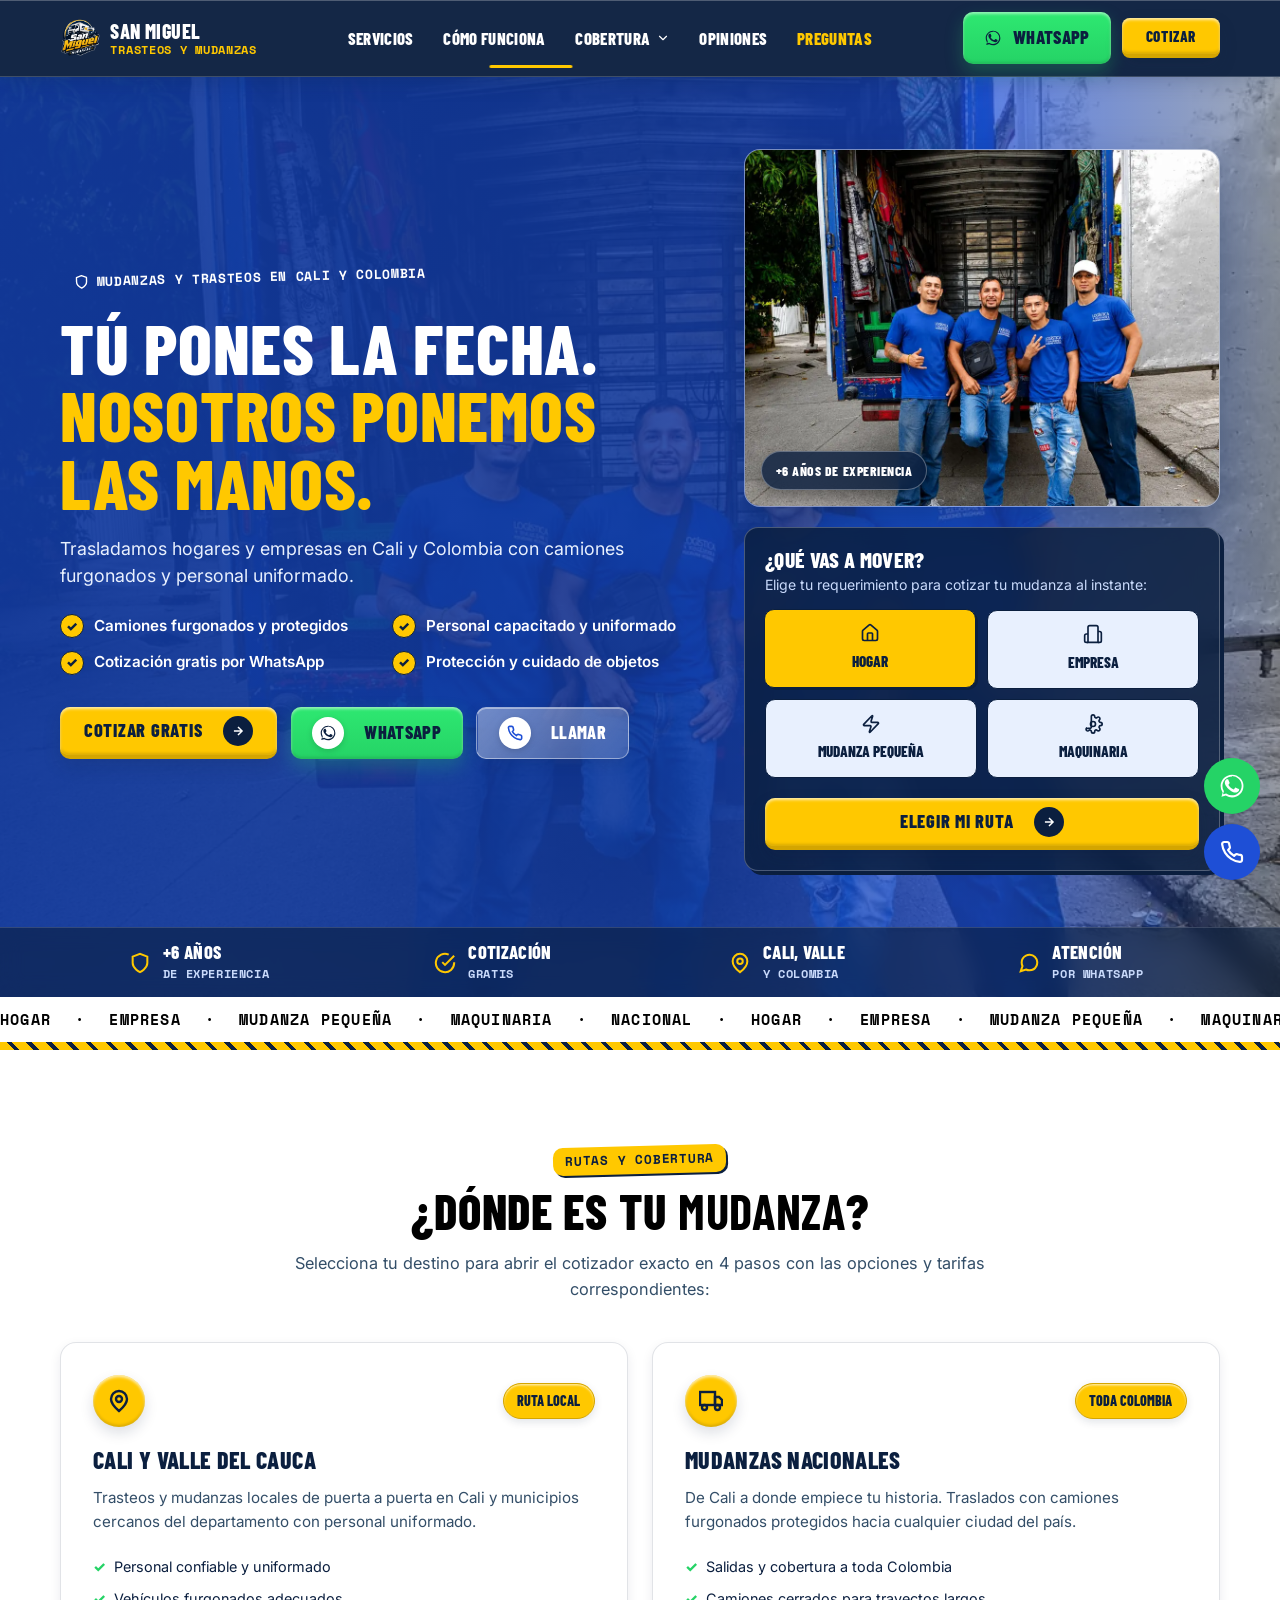
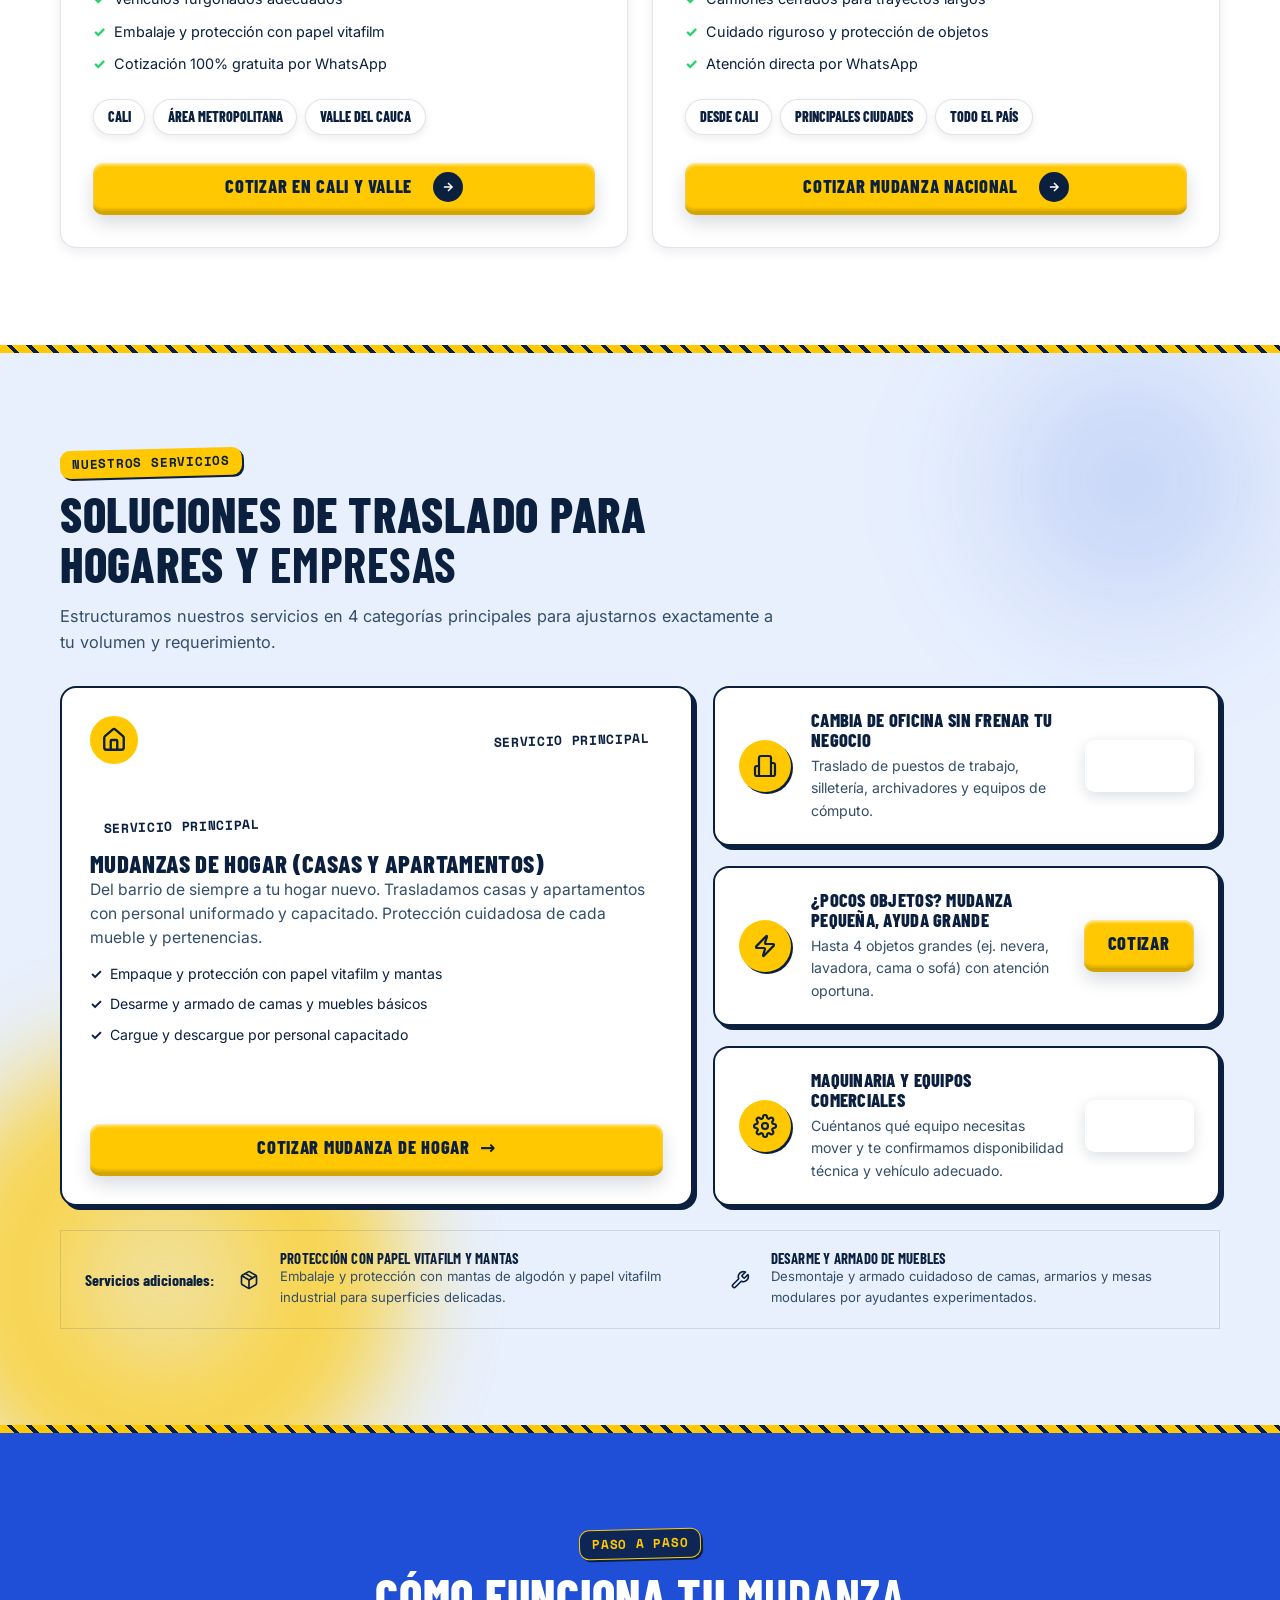
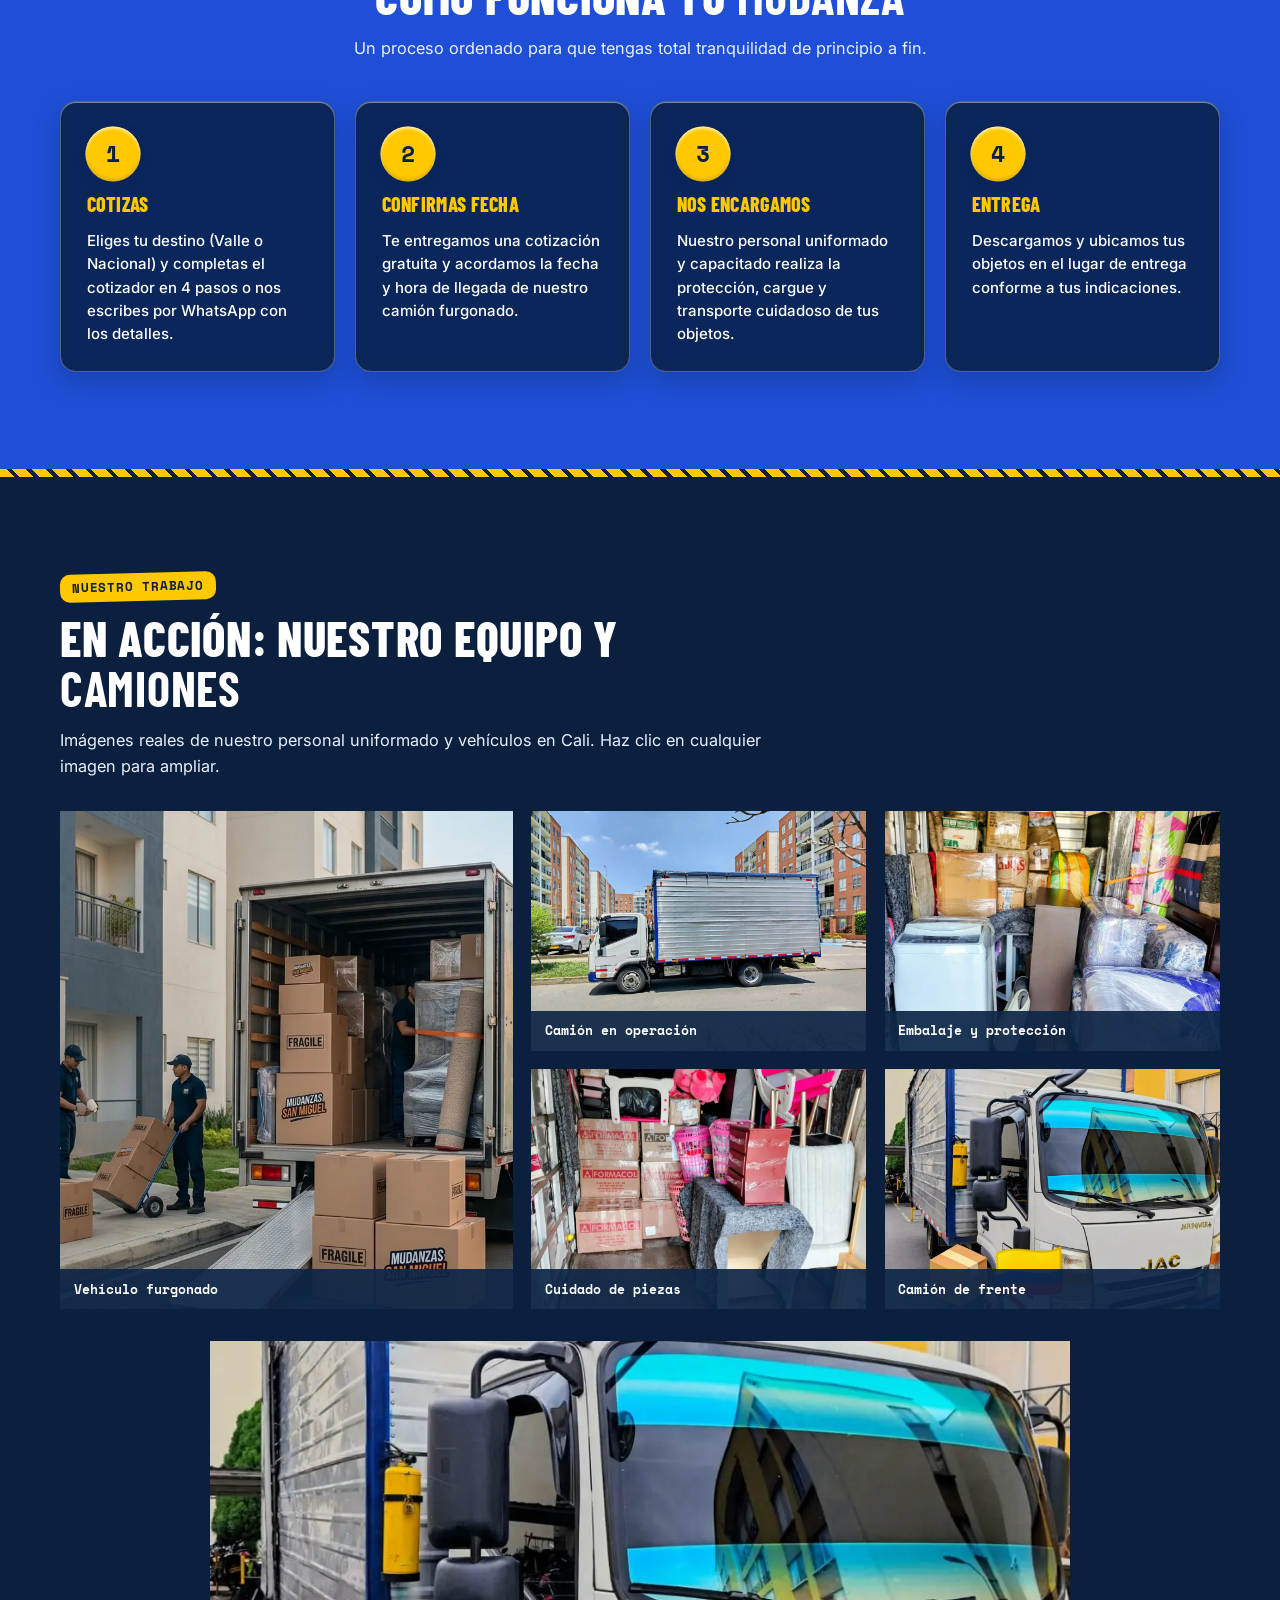
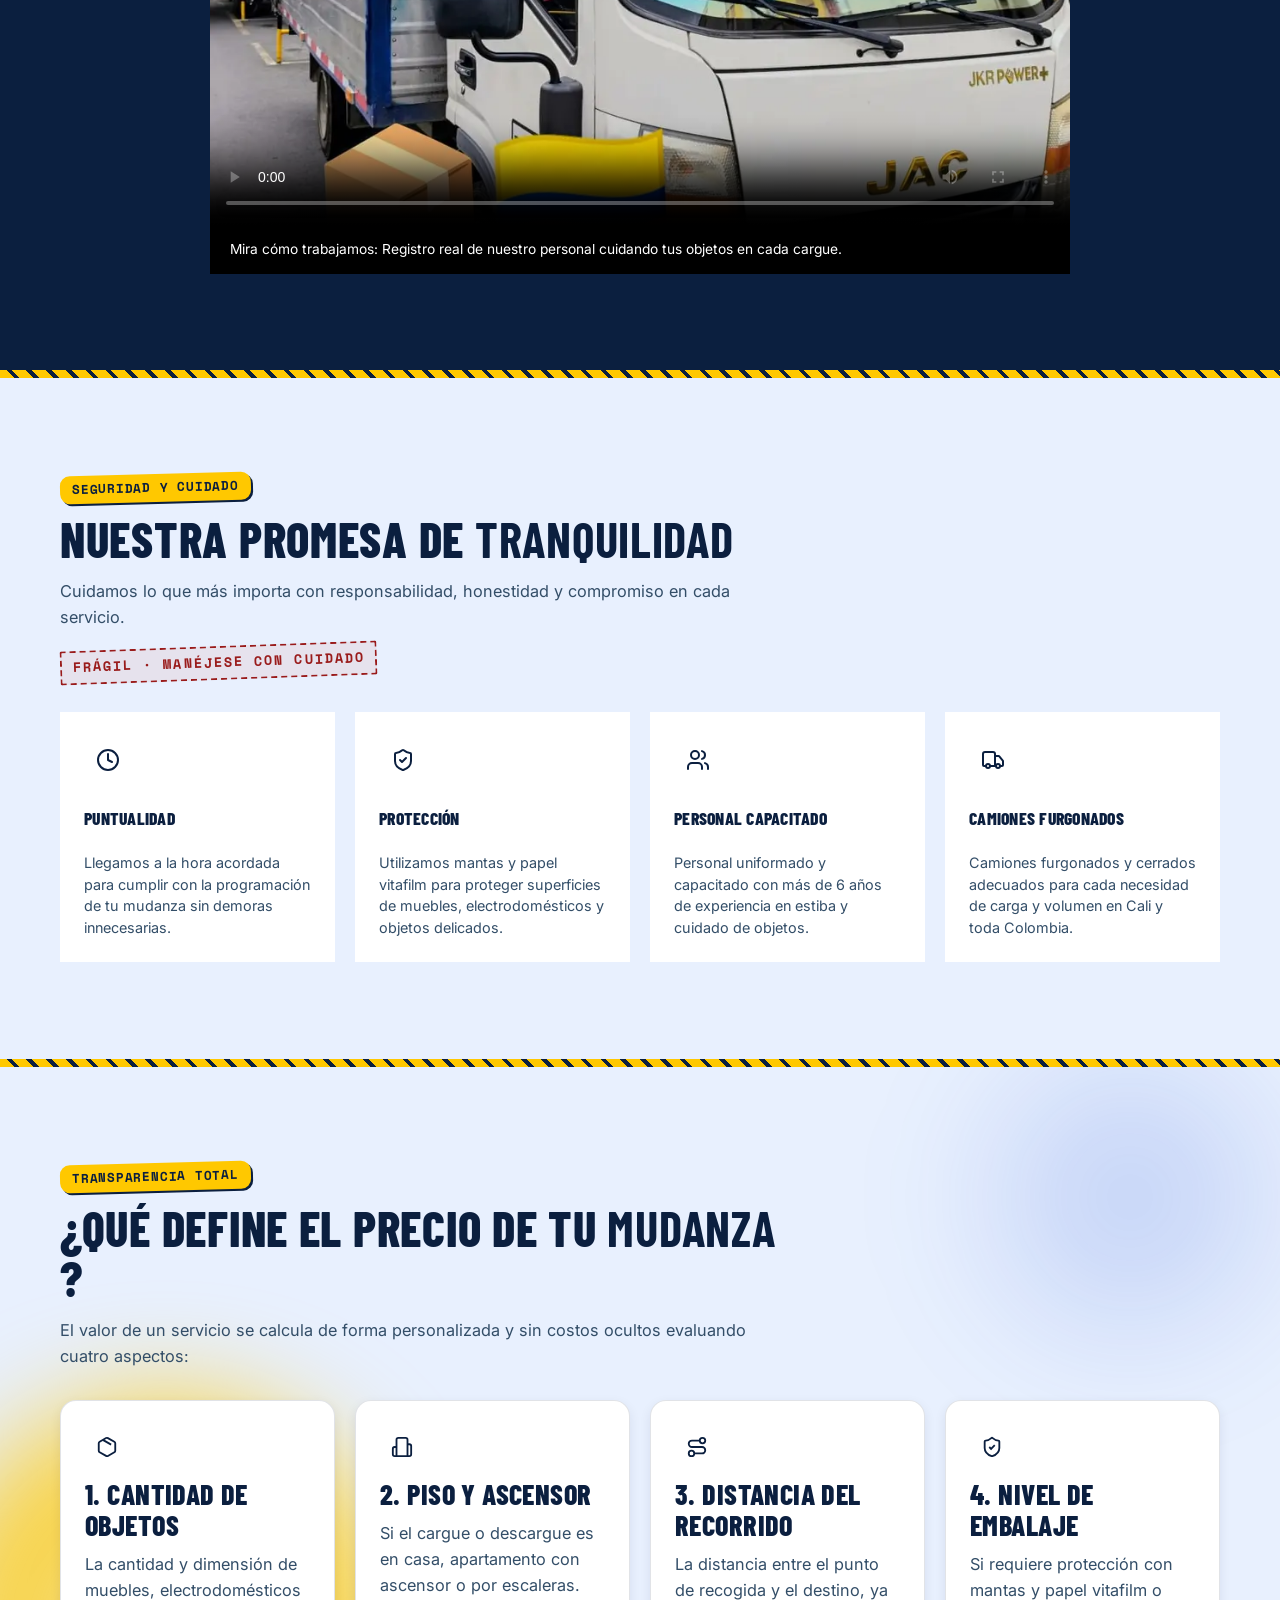
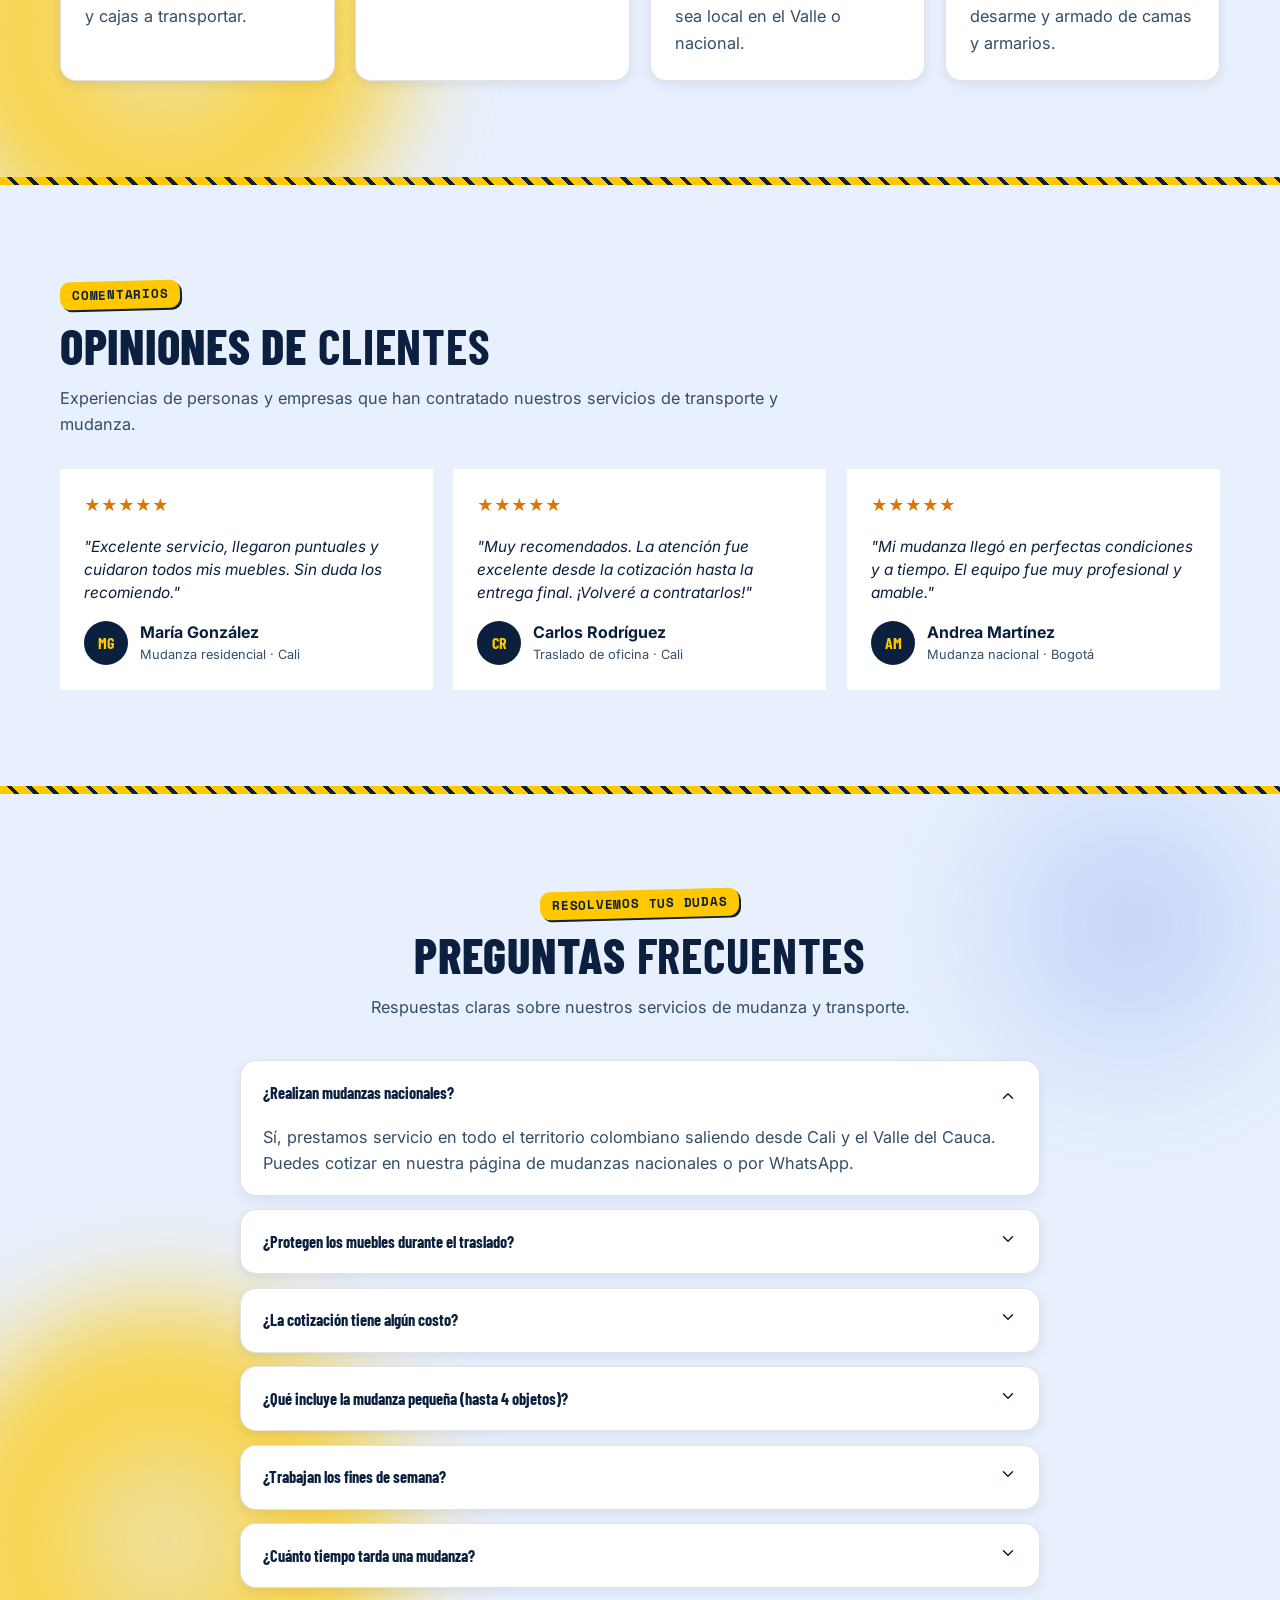
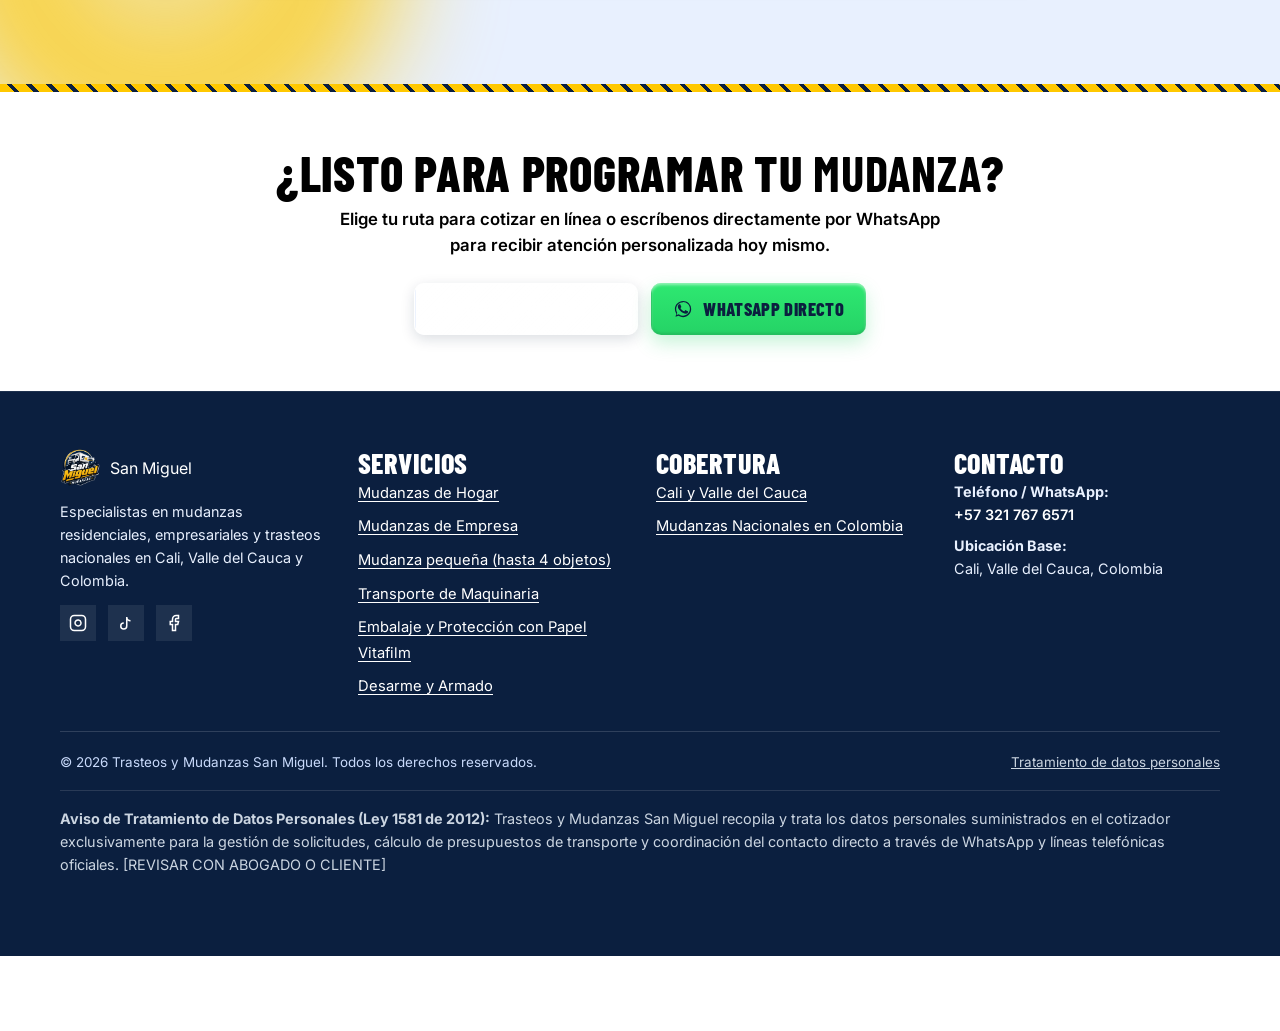
==== commit 07ce012e: "feat: implementacion PROMPT v3 - paleta simple, sistema de estilo cuadruple, correccion de imagenes," ====
--- a/index.html
+++ b/index.html
@@ -87,8 +87,24 @@
             <svg width="14" height="14" viewBox="0 0 24 24" fill="none" stroke="currentColor" stroke-width="2" stroke-linecap="round" stroke-linejoin="round" aria-hidden="true"><polyline points="6 9 12 15 18 9"/></svg>
           </button>
           <div class="dropdown-menu" role="menu" aria-labelledby="coberturaDropdownBtn">
-            <a href="valle-del-cauca.html" class="dropdown-item" role="menuitem">Valle del Cauca</a>
-            <a href="nacional.html" class="dropdown-item" role="menuitem">Nacional</a>
+            <a href="valle-del-cauca.html" class="dropdown-item" role="menuitem">
+              <span class="dropdown-item-icon" aria-hidden="true">
+                <svg width="18" height="18" viewBox="0 0 24 24" fill="none" stroke="currentColor" stroke-width="2.2"><path d="M12 2a8 8 0 0 0-8 8c0 5.25 8 12 8 12s8-6.75 8-12a8 8 0 0 0-8-8z"/><circle cx="12" cy="10" r="3"/></svg>
+              </span>
+              <div>
+                <span class="dropdown-item-title">Valle del Cauca</span>
+                <span class="dropdown-item-desc">Cali y municipios cercanos</span>
+              </div>
+            </a>
+            <a href="nacional.html" class="dropdown-item" role="menuitem">
+              <span class="dropdown-item-icon" aria-hidden="true">
+                <svg width="18" height="18" viewBox="0 0 24 24" fill="none" stroke="currentColor" stroke-width="2.2"><rect x="1" y="3" width="15" height="13"/><polygon points="16 8 20 8 23 11 23 16 16 16 16 8"/><circle cx="5.5" cy="18.5" r="2.5"/><circle cx="18.5" cy="18.5" r="2.5"/></svg>
+              </span>
+              <div>
+                <span class="dropdown-item-title">Mudanzas Nacionales</span>
+                <span class="dropdown-item-desc">Desde Cali a toda Colombia</span>
+              </div>
+            </a>
           </div>
         </div>
         <div class="nav-item">
@@ -110,9 +126,8 @@
           <svg width="18" height="18" viewBox="0 0 24 24" fill="currentColor" aria-hidden="true"><path d="M17.472 14.382c-.301-.15-1.78-.878-2.056-.978-.276-.1-.477-.15-.678.15-.201.301-.778.978-.954 1.179-.176.2-.351.226-.652.075-.301-.15-1.272-.469-2.423-1.496-.896-.799-1.501-1.786-1.677-2.087-.176-.301-.019-.464.132-.614.136-.135.301-.351.452-.527.15-.176.201-.301.301-.502.101-.2.05-.376-.025-.527-.075-.15-.678-1.636-.929-2.241-.244-.589-.493-.509-.678-.519l-.578-.01c-.201 0-.527.075-.803.376-.276.301-1.054 1.029-1.054 2.509 0 1.48 1.079 2.909 1.23 3.11.15.201 2.124 3.243 5.145 4.549.719.311 1.28.497 1.718.636.722.23 1.379.197 1.898.12.579-.087 1.78-.727 2.031-1.43.251-.703.251-1.305.176-1.43-.075-.125-.276-.201-.577-.351zM12.042 21.82a9.78 9.78 0 0 1-4.99-1.365l-.358-.213-3.71.973.99-3.616-.233-.371A9.778 9.778 0 0 1 2.25 12.04c0-5.397 4.39-9.787 9.792-9.787 2.614 0 5.072 1.018 6.921 2.868a9.73 9.73 0 0 1 2.866 6.919c0 5.398-4.39 9.78-9.787 9.78zm0-18.04c-4.55 0-8.25 3.7-8.25 8.26 0 1.455.38 2.875 1.1 4.12l.17.296-.728 2.66 2.723-.715.286.17a8.216 8.216 0 0 0 4.699 1.429c4.55 0 8.25-3.7 8.25-8.26 0-2.206-.859-4.28-2.418-5.84a8.212 8.212 0 0 0-5.882-2.42z"/></svg>
           <span class="wa-label">WhatsApp</span>
         </a>
-        <a href="#donde-es" class="btn btn--yellow btn--sm header-quote-btn">
-          <span>Cotizar gratis</span>
-          <span class="arrow-icon" aria-hidden="true">→</span>
+        <a href="#donde-es" class="btn btn--primary header-sticky-quote-btn" aria-label="Cotizar mudanza">
+          <span>Cotizar</span>
         </a>
         <!-- Botón Menú Hamburguesa Móvil (FASE 2.4: 44px exactos, se transforma en X) -->
         <button type="button" class="hamburger-btn" aria-label="Abrir menú de navegación" aria-expanded="false" aria-controls="mobileDrawer">
@@ -218,37 +233,43 @@
           <div class="hero-actions-trio">
             <a href="#donde-es" class="btn btn--primary btn--hero-action">
               <span>Cotizar gratis</span>
-              <span class="arrow-icon" aria-hidden="true">→</span>
+              <span class="btn-arrow-circle" aria-hidden="true">
+                <svg width="14" height="14" viewBox="0 0 24 24" fill="none" stroke="currentColor" stroke-width="2.5"><path d="M5 12h14M12 5l7 7-7 7"/></svg>
+              </span>
             </a>
             <a href="https://wa.me/573217676571?text=Hola%2C%20quisiera%20cotizar%20un%20servicio%20de%20mudanza%20con%20San%20Miguel" 
                class="btn btn--wa btn--hero-action" 
                target="_blank" 
                rel="noopener noreferrer" 
                aria-label="Contactar por WhatsApp">
-              <svg width="18" height="18" viewBox="0 0 24 24" fill="currentColor" aria-hidden="true"><path d="M17.472 14.382c-.301-.15-1.78-.878-2.056-.978-.276-.1-.477-.15-.678.15-.201.301-.778.978-.954 1.179-.176.2-.351.226-.652.075-.301-.15-1.272-.469-2.423-1.496-.896-.799-1.501-1.786-1.677-2.087-.176-.301-.019-.464.132-.614.136-.135.301-.351.452-.527.15-.176.201-.301.301-.502.101-.2.05-.376-.025-.527-.075-.15-.678-1.636-.929-2.241-.244-.589-.493-.509-.678-.519l-.578-.01c-.201 0-.527.075-.803.376-.276.301-1.054 1.029-1.054 2.509 0 1.48 1.079 2.909 1.23 3.11.15.201 2.124 3.243 5.145 4.549.719.311 1.28.497 1.718.636.722.23 1.379.197 1.898.12.579-.087 1.78-.727 2.031-1.43.251-.703.251-1.305.176-1.43-.075-.125-.276-.201-.577-.351zM12.042 21.82a9.78 9.78 0 0 1-4.99-1.365l-.358-.213-3.71.973.99-3.616-.233-.371A9.778 9.778 0 0 1 2.25 12.04c0-5.397 4.39-9.787 9.792-9.787 2.614 0 5.072 1.018 6.921 2.868a9.73 9.73 0 0 1 2.866 6.919c0 5.398-4.39 9.78-9.787 9.78zm0-18.04c-4.55 0-8.25 3.7-8.25 8.26 0 1.455.38 2.875 1.1 4.12l.17.296-.728 2.66 2.723-.715.286.17a8.216 8.216 0 0 0 4.699 1.429c4.55 0 8.25-3.7 8.25-8.26 0-2.206-.859-4.28-2.418-5.84a8.212 8.212 0 0 0-5.882-2.42z"/></svg>
+              <span class="wa-badge-circle" aria-hidden="true">
+                <svg width="18" height="18" viewBox="0 0 24 24" fill="#25D366"><path d="M17.472 14.382c-.301-.15-1.78-.878-2.056-.978-.276-.1-.477-.15-.678.15-.201.301-.778.978-.954 1.179-.176.2-.351.226-.652.075-.301-.15-1.272-.469-2.423-1.496-.896-.799-1.501-1.786-1.677-2.087-.176-.301-.019-.464.132-.614.136-.135.301-.351.452-.527.15-.176.201-.301.301-.502.101-.2.05-.376-.025-.527-.075-.15-.678-1.636-.929-2.241-.244-.589-.493-.509-.678-.519l-.578-.01c-.201 0-.527.075-.803.376-.276.301-1.054 1.029-1.054 2.509 0 1.48 1.079 2.909 1.23 3.11.15.201 2.124 3.243 5.145 4.549.719.311 1.28.497 1.718.636.722.23 1.379.197 1.898.12.579-.087 1.78-.727 2.031-1.43.251-.703.251-1.305.176-1.43-.075-.125-.276-.201-.577-.351zM12.042 21.82a9.78 9.78 0 0 1-4.99-1.365l-.358-.213-3.71.973.99-3.616-.233-.371A9.778 9.778 0 0 1 2.25 12.04c0-5.397 4.39-9.787 9.792-9.787 2.614 0 5.072 1.018 6.921 2.868a9.73 9.73 0 0 1 2.866 6.919c0 5.398-4.39 9.78-9.787 9.78zm0-18.04c-4.55 0-8.25 3.7-8.25 8.26 0 1.455.38 2.875 1.1 4.12l.17.296-.728 2.66 2.723-.715.286.17a8.216 8.216 0 0 0 4.699 1.429c4.55 0 8.25-3.7 8.25-8.26 0-2.206-.859-4.28-2.418-5.84a8.212 8.212 0 0 0-5.882-2.42z"/></svg>
+              </span>
               <span>WhatsApp</span>
             </a>
             <a href="tel:+573217676571" class="btn btn--call btn--hero-action" aria-label="Llamar al 321 767 6571">
-              <svg width="18" height="18" viewBox="0 0 24 24" fill="none" stroke="currentColor" stroke-width="2.2" stroke-linecap="round" stroke-linejoin="round" aria-hidden="true"><path d="M22 16.92v3a2 2 0 0 1-2.18 2 19.79 19.79 0 0 1-8.63-3.07 19.5 19.5 0 0 1-6-6 19.79 19.79 0 0 1-3.07-8.67A2 2 0 0 1 4.11 2h3a2 2 0 0 1 2 1.72 12.84 12.84 0 0 0 .7 2.81 2 2 0 0 1-.45 2.11L8.09 9.91a16 16 0 0 0 6 6l1.27-1.27a2 2 0 0 1 2.11-.45 12.84 12.84 0 0 0 2.81.7A2 2 0 0 1 22 16.92z"/></svg>
+              <span class="call-badge-circle" aria-hidden="true">
+                <svg width="16" height="16" viewBox="0 0 24 24" fill="none" stroke="currentColor" stroke-width="2.4" stroke-linecap="round" stroke-linejoin="round"><path d="M22 16.92v3a2 2 0 0 1-2.18 2 19.79 19.79 0 0 1-8.63-3.07 19.5 19.5 0 0 1-6-6 19.79 19.79 0 0 1-3.07-8.67A2 2 0 0 1 4.11 2h3a2 2 0 0 1 2 1.72 12.84 12.84 0 0 0 .7 2.81 2 2 0 0 1-.45 2.11L8.09 9.91a16 16 0 0 0 6 6l1.27-1.27a2 2 0 0 1 2.11-.45 12.84 12.84 0 0 0 2.81.7A2 2 0 0 1 22 16.92z"/></svg>
+              </span>
               <span>Llamar</span>
             </a>
           </div>
         </div>
 
-        <!-- Columna Derecha: Tarjeta de Cotización Rápida y Círculo 6+ años -->
-        <div style="position: relative;">
-          <!-- Badge circular 6+ años con giro suave -->
-          <div class="hero-badge-experience" aria-label="Más de 6 años de experiencia">
-            <span class="badge-num">+6</span>
-            <span class="badge-text">AÑOS EXP</span>
-          </div>
-
-          <div class="quick-quote-card" role="region" aria-label="Cotización rápida">
-            <h2 class="quick-quote-heading">Cotización rápida</h2>
-            <p class="card-desc">Elige tu requerimiento para calcular tu mudanza al instante:</p>
+        <!-- Columna Derecha: Foto del Equipo SIN Recortar + Selector ¿Qué vas a mover? (FASE 4.2) -->
+        <div class="hero-right-col" style="display: flex; flex-direction: column; gap: 1.25rem; width: 100%; max-width: 520px;">
+          <!-- Foto del equipo sin recortar con marco de vidrio -->
+          <div class="hero-glass-photo-frame" style="width: 100%;">
+            <img src="assets/img/quipo.webp" alt="Equipo humano de Mudanzas San Miguel en Cali" width="520" height="380" style="width: 100%; height: auto; display: block; object-fit: contain;">
+            <span class="hero-glass-chip hero-glass-chip--bottom">+6 años de experiencia</span>
+          </div>
+
+          <!-- Selector ¿Qué vas a mover? como Tarjeta de Vidrio -->
+          <div class="quick-quote-card" role="region" aria-label="Selector de requerimiento" style="background: rgba(11, 31, 63, 0.85); backdrop-filter: blur(14px); -webkit-backdrop-filter: blur(14px); border: 1px solid rgba(255, 255, 255, 0.25); border-radius: 14px; padding: 1.25rem;">
+            <h2 class="quick-quote-heading" style="color: #FFFFFF; font-size: 1.35rem; margin-bottom: 0.25rem;">¿Qué vas a mover?</h2>
+            <p class="card-desc" style="color: #C9DAFB; font-size: 0.88rem; margin-bottom: 0.85rem;">Elige tu requerimiento para cotizar tu mudanza al instante:</p>
             
-            <div class="form-group" style="margin-bottom: 1.25rem;">
-              <label class="form-label" style="font-size: 0.92rem; color: var(--tinta);">¿Qué vas a mover?</label>
+            <div class="form-group" style="margin-bottom: 1rem;">
               <div class="quick-quote-options-grid" role="radiogroup" aria-label="Tipo de traslado">
                 <button type="button" class="quick-option-btn active" data-service="hogar">
                   <svg width="20" height="20" viewBox="0 0 24 24" fill="none" stroke="currentColor" stroke-width="2" aria-hidden="true"><path d="M15 21v-8a1 1 0 0 0-1-1h-4a1 1 0 0 0-1 1v8"/><path d="M3 10a2 2 0 0 1 .709-1.528l7-5.999a2 2 0 0 1 2.582 0l7 5.999A2 2 0 0 1 21 10v9a2 2 0 0 1-2 2H5a2 2 0 0 1-2-2z"/></svg>
@@ -271,31 +292,43 @@
 
             <a href="#donde-es" class="btn btn--primary" id="btnQuickQuoteAction" style="width: 100%;">
               <span>Elegir mi ruta</span>
-              <span class="arrow-icon" aria-hidden="true">→</span>
+              <span class="btn-arrow-circle" aria-hidden="true"><svg width="14" height="14" viewBox="0 0 24 24" fill="none" stroke="currentColor" stroke-width="2.5"><path d="M5 12h14M12 5l7 7-7 7"/></svg></span>
             </a>
           </div>
         </div>
 
       </div>
 
-      <!-- Barra Inferior de 4 Cifras en Banda Tinta al 60% con Desenfoque (FASE 3.5) -->
+      <!-- Barra Inferior de 4 Cifras con Frases Completas e Iconos (FASE 4.5) -->
       <div class="hero-bottom-stats-bar" role="region" aria-label="Datos clave del servicio">
         <div class="container hero-stats-grid">
           <div class="stat-pill-item">
-            <span class="stat-pill-num">+6 AÑOS</span>
-            <span class="stat-pill-text">DE EXPERIENCIA</span>
+            <svg width="22" height="22" viewBox="0 0 24 24" fill="none" stroke="currentColor" stroke-width="2.2" aria-hidden="true"><path d="M12 22s8-4 8-10V5l-8-3-8 3v7c0 6 8 10 8 10z"/></svg>
+            <div class="stat-pill-info">
+              <span class="stat-pill-num">+6 AÑOS</span>
+              <span class="stat-pill-text">DE EXPERIENCIA</span>
+            </div>
           </div>
           <div class="stat-pill-item">
-            <span class="stat-pill-num">100%</span>
-            <span class="stat-pill-text">COTIZACIÓN GRATIS</span>
+            <svg width="22" height="22" viewBox="0 0 24 24" fill="none" stroke="currentColor" stroke-width="2.2" aria-hidden="true"><path d="M22 11.08V12a10 10 0 1 1-5.93-9.14"/><polyline points="22 4 12 14.01 9 11.01"/></svg>
+            <div class="stat-pill-info">
+              <span class="stat-pill-num">COTIZACIÓN</span>
+              <span class="stat-pill-text">GRATIS</span>
+            </div>
           </div>
           <div class="stat-pill-item">
-            <span class="stat-pill-num">CALI · VALLE</span>
-            <span class="stat-pill-text">Y COLOMBIA</span>
+            <svg width="22" height="22" viewBox="0 0 24 24" fill="none" stroke="currentColor" stroke-width="2.2" aria-hidden="true"><path d="M20 10c0 6-8 12-8 12s-8-6-8-12a8 8 0 0 1 16 0Z"/><circle cx="12" cy="10" r="3"/></svg>
+            <div class="stat-pill-info">
+              <span class="stat-pill-num">CALI, VALLE</span>
+              <span class="stat-pill-text">Y COLOMBIA</span>
+            </div>
           </div>
           <div class="stat-pill-item">
-            <span class="stat-pill-num">DIRECTA</span>
-            <span class="stat-pill-text">ATENCIÓN POR WHATSAPP</span>
+            <svg width="22" height="22" viewBox="0 0 24 24" fill="none" stroke="currentColor" stroke-width="2.2" aria-hidden="true"><path d="M21 11.5a8.38 8.38 0 0 1-.9 3.8 8.5 8.5 0 0 1-7.6 4.7 8.38 8.38 0 0 1-3.8-.9L3 21l1.9-5.7a8.38 8.38 0 0 1-.9-3.8 8.5 8.5 0 0 1 4.7-7.6 8.38 8.38 0 0 1 3.8-.9h.5a8.48 8.48 0 0 1 8 8v.5z"/></svg>
+            <div class="stat-pill-info">
+              <span class="stat-pill-num">ATENCIÓN</span>
+              <span class="stat-pill-text">POR WHATSAPP</span>
+            </div>
           </div>
         </div>
       </div>
@@ -334,41 +367,85 @@
           <p>Selecciona tu destino para abrir el cotizador exacto en 4 pasos con las opciones y tarifas correspondientes:</p>
         </div>
 
-        <div class="where-bento-grid">
-          <!-- Opción 1: Cali y Valle del Cauca con Foto Real -->
-          <article class="where-photo-card reveal-on-scroll">
-            <div class="where-card-media">
-              <img src="assets/img/camion_frente.webp" alt="Camión rotulado de Mudanzas San Miguel en servicio en Cali" width="600" height="260" loading="lazy">
-              <span class="where-card-badge" style="position: absolute; top: 12px; left: 12px; z-index: 2;">Ruta Local</span>
-            </div>
-            <div class="where-card-content">
-              <div>
-                <h3>Cali y Valle del Cauca</h3>
-                <p>Trasteos y mudanzas locales en Cali y conexiones en el departamento del Valle del Cauca. Camiones furgonados y personal uniformado.</p>
-              </div>
-              <a href="valle-del-cauca.html#cotizador" class="btn btn--primary btn--full">
-                <span>Cotizar en Cali y Valle</span>
-                <span class="arrow-icon" aria-hidden="true">→</span>
-              </a>
-            </div>
+        <div class="where-bento-grid" style="display: grid; grid-template-columns: repeat(auto-fit, minmax(320px, 1fr)); gap: 1.5rem;">
+          <!-- Opción 1: Cali y Valle del Cauca (Tarjeta de Información con Arcilla) -->
+          <article class="where-info-card reveal-on-scroll" style="padding: 2rem; display: flex; flex-direction: column; justify-content: space-between;">
+            <div>
+              <div style="display: flex; align-items: center; justify-content: space-between; margin-bottom: 1.25rem;">
+                <div class="clay-icon-circle" aria-hidden="true">
+                  <svg width="24" height="24" viewBox="0 0 24 24" fill="none" stroke="currentColor" stroke-width="2.4"><path d="M12 2a8 8 0 0 0-8 8c0 5.25 8 12 8 12s8-6.75 8-12a8 8 0 0 0-8-8z"/><circle cx="12" cy="10" r="3"/></svg>
+                </div>
+                <span class="clay-chip featured">Ruta Local</span>
+              </div>
+              <h3 style="font-size: 1.5rem; margin-bottom: 0.75rem; color: var(--tinta);">Cali y Valle del Cauca</h3>
+              <p style="color: var(--text-muted); font-size: 0.95rem; margin-bottom: 1.25rem;">Trasteos y mudanzas locales de puerta a puerta en Cali y municipios cercanos del departamento con personal uniformado.</p>
+              
+              <ul style="list-style: none; padding: 0; margin: 0 0 1.5rem 0; display: flex; flex-direction: column; gap: 0.6rem;">
+                <li style="display: flex; align-items: center; gap: 0.5rem; font-size: 0.9rem; color: var(--tinta);">
+                  <span style="color: #25D366; font-weight: 800;">✓</span> Personal confiable y uniformado
+                </li>
+                <li style="display: flex; align-items: center; gap: 0.5rem; font-size: 0.9rem; color: var(--tinta);">
+                  <span style="color: #25D366; font-weight: 800;">✓</span> Vehículos furgonados adecuados
+                </li>
+                <li style="display: flex; align-items: center; gap: 0.5rem; font-size: 0.9rem; color: var(--tinta);">
+                  <span style="color: #25D366; font-weight: 800;">✓</span> Embalaje y protección con papel vitafilm
+                </li>
+                <li style="display: flex; align-items: center; gap: 0.5rem; font-size: 0.9rem; color: var(--tinta);">
+                  <span style="color: #25D366; font-weight: 800;">✓</span> Cotización 100% gratuita por WhatsApp
+                </li>
+              </ul>
+
+              <div style="display: flex; flex-wrap: wrap; gap: 0.5rem; margin-bottom: 1.75rem;">
+                <span class="clay-chip">Cali</span>
+                <span class="clay-chip">Área Metropolitana</span>
+                <span class="clay-chip">Valle del Cauca</span>
+              </div>
+            </div>
+
+            <a href="valle-del-cauca.html#cotizador" class="btn btn--primary btn--full">
+              <span>Cotizar en Cali y Valle</span>
+              <span class="btn-arrow-circle" aria-hidden="true"><svg width="14" height="14" viewBox="0 0 24 24" fill="none" stroke="currentColor" stroke-width="2.5"><path d="M5 12h14M12 5l7 7-7 7"/></svg></span>
+            </a>
           </article>
 
-          <!-- Opción 2: Mudanzas Nacionales con Foto Real -->
-          <article class="where-photo-card reveal-on-scroll">
-            <div class="where-card-media">
-              <img src="assets/img/hero.webp" alt="Camión furgonado de Mudanzas San Miguel para servicio nacional" width="600" height="260" loading="lazy">
-              <span class="where-card-badge where-card-badge--alt" style="position: absolute; top: 12px; left: 12px; z-index: 2;">Toda Colombia</span>
-            </div>
-            <div class="where-card-content">
-              <div>
-                <h3>Mudanzas Nacionales</h3>
-                <p>De Cali a donde empiece tu historia. Salidas programadas con furgones protegidos y seguimiento constante hacia toda Colombia.</p>
-              </div>
-              <a href="nacional.html#cotizador" class="btn btn--secondary btn--full">
-                <span>Cotizar Mudanza Nacional</span>
-                <span class="arrow-icon" aria-hidden="true">→</span>
-              </a>
-            </div>
+          <!-- Opción 2: Mudanzas Nacionales (Tarjeta de Información con Arcilla) -->
+          <article class="where-info-card reveal-on-scroll" style="padding: 2rem; display: flex; flex-direction: column; justify-content: space-between;">
+            <div>
+              <div style="display: flex; align-items: center; justify-content: space-between; margin-bottom: 1.25rem;">
+                <div class="clay-icon-circle" aria-hidden="true">
+                  <svg width="24" height="24" viewBox="0 0 24 24" fill="none" stroke="currentColor" stroke-width="2.4"><rect x="1" y="3" width="15" height="13"/><polygon points="16 8 20 8 23 11 23 16 16 16 16 8"/><circle cx="5.5" cy="18.5" r="2.5"/><circle cx="18.5" cy="18.5" r="2.5"/></svg>
+                </div>
+                <span class="clay-chip featured">Toda Colombia</span>
+              </div>
+              <h3 style="font-size: 1.5rem; margin-bottom: 0.75rem; color: var(--tinta);">Mudanzas Nacionales</h3>
+              <p style="color: var(--text-muted); font-size: 0.95rem; margin-bottom: 1.25rem;">De Cali a donde empiece tu historia. Traslados con camiones furgonados protegidos hacia cualquier ciudad del país.</p>
+              
+              <ul style="list-style: none; padding: 0; margin: 0 0 1.5rem 0; display: flex; flex-direction: column; gap: 0.6rem;">
+                <li style="display: flex; align-items: center; gap: 0.5rem; font-size: 0.9rem; color: var(--tinta);">
+                  <span style="color: #25D366; font-weight: 800;">✓</span> Salidas y cobertura a toda Colombia
+                </li>
+                <li style="display: flex; align-items: center; gap: 0.5rem; font-size: 0.9rem; color: var(--tinta);">
+                  <span style="color: #25D366; font-weight: 800;">✓</span> Camiones cerrados para trayectos largos
+                </li>
+                <li style="display: flex; align-items: center; gap: 0.5rem; font-size: 0.9rem; color: var(--tinta);">
+                  <span style="color: #25D366; font-weight: 800;">✓</span> Cuidado riguroso y protección de objetos
+                </li>
+                <li style="display: flex; align-items: center; gap: 0.5rem; font-size: 0.9rem; color: var(--tinta);">
+                  <span style="color: #25D366; font-weight: 800;">✓</span> Atención directa por WhatsApp
+                </li>
+              </ul>
+
+              <div style="display: flex; flex-wrap: wrap; gap: 0.5rem; margin-bottom: 1.75rem;">
+                <span class="clay-chip">Desde Cali</span>
+                <span class="clay-chip">Principales Ciudades</span>
+                <span class="clay-chip">Todo el País</span>
+              </div>
+            </div>
+
+            <a href="nacional.html#cotizador" class="btn btn--primary btn--full">
+              <span>Cotizar Mudanza Nacional</span>
+              <span class="btn-arrow-circle" aria-hidden="true"><svg width="14" height="14" viewBox="0 0 24 24" fill="none" stroke="currentColor" stroke-width="2.5"><path d="M5 12h14M12 5l7 7-7 7"/></svg></span>
+            </a>
           </article>
         </div>
       </div>
@@ -379,7 +456,7 @@
     <!-- ==========================================================================
          4. SERVICIOS: FONDO AZUL CIELO (#D6E6F7) - FASE 1 RITMO & FASE 4.2
          ========================================================================== -->
-    <section id="servicios" class="section-padding services-section" aria-labelledby="services-title">
+    <section id="servicios" class="section-padding services-section section-light-blobs" aria-labelledby="services-title">
       <div class="container">
         <div class="section-header">
           <span class="section-eyebrow">Nuestros Servicios</span>
@@ -390,11 +467,14 @@
         <div class="services-bento-grid">
           
           <!-- 1. Tarjeta Grande: Mudanza de Hogar con Foto Real -->
-          <article class="bento-card-large reveal-on-scroll">
-            <div class="bento-card-img-wrap">
-              <img src="assets/img/hero.webp" alt="Mudanza residencial y traslado de hogares en Cali" width="700" height="300" loading="lazy">
-            </div>
-            <div class="bento-card-body">
+          <article class="bento-card-large reveal-on-scroll" style="display: flex; flex-direction: column; justify-content: space-between;">
+            <div class="bento-card-body" style="padding: 1.75rem;">
+              <div style="display: flex; align-items: center; justify-content: space-between; margin-bottom: 1rem;">
+                <div class="service-icon-wrap" aria-hidden="true" style="width: 48px; height: 48px; border-radius: 50%; background: var(--amarillo); color: var(--tinta); display: flex; align-items: center; justify-content: center; box-shadow: var(--shadow-clay-sm);">
+                  <svg width="26" height="26" viewBox="0 0 24 24" fill="none" stroke="currentColor" stroke-width="2.2" stroke-linecap="round" stroke-linejoin="round"><path d="M15 21v-8a1 1 0 0 0-1-1h-4a1 1 0 0 0-1 1v8"/><path d="M3 10a2 2 0 0 1 .709-1.528l7-5.999a2 2 0 0 1 2.582 0l7 5.999A2 2 0 0 1 21 10v9a2 2 0 0 1-2 2H5a2 2 0 0 1-2-2z"/></svg>
+                </div>
+                <span class="badge-pill">Servicio Principal</span>
+              </div>
               <div>
                 <span class="badge-pill" style="margin-bottom: 0.5rem;">Servicio Principal</span>
                 <h3>Mudanzas de Hogar (Casas y Apartamentos)</h3>
@@ -437,7 +517,7 @@
             </div>
             <div>
               <h3 style="font-size: 1.15rem; margin-bottom: 0.25rem;">¿Pocos objetos? Mudanza pequeña, ayuda grande</h3>
-              <p style="font-size: 0.88rem; color: var(--text-muted); margin: 0;">Hasta 4 objetos grandes (ej. nevera, lavadora, cama o sofá). Rápido y económico.</p>
+              <p style="font-size: 0.88rem; color: var(--text-muted); margin: 0;">Hasta 4 objetos grandes (ej. nevera, lavadora, cama o sofá) con atención oportuna.</p>
             </div>
             <div>
               <a href="valle-del-cauca.html?servicio=pequena#cotizador" class="btn btn--primary btn--sm">
@@ -453,7 +533,7 @@
             </div>
             <div>
               <h3 style="font-size: 1.15rem; margin-bottom: 0.25rem;">Maquinaria y Equipos Comerciales</h3>
-              <p style="font-size: 0.88rem; color: var(--text-muted); margin: 0;">Equipos de panadería, confección, gimnasios o talleres en vehículos adecuados.</p>
+              <p style="font-size: 0.88rem; color: var(--text-muted); margin: 0;">Cuéntanos qué equipo necesitas mover y te confirmamos disponibilidad técnica y vehículo adecuado.</p>
             </div>
             <div>
               <a href="valle-del-cauca.html?servicio=maquinaria#cotizador" class="btn btn--secondary btn--sm">
@@ -547,28 +627,28 @@
         </div>
 
         <div class="gallery-grid gallery-seamless-grid">
-          <!-- Foto Destacada Grande (Camión original limpio, FASE 6.2) -->
+          <!-- Foto Destacada Grande (Camión completo de costado, FASE 5.1 & 5.2) -->
           <div class="gallery-photo-card gallery-area-hero photo-hero" tabindex="0" role="button" aria-label="Vehículo furgonado adecuado para mudanzas residenciales y empresariales">
-            <img src="assets/img/hero.webp" alt="Camión furgonado y equipo de Mudanzas San Miguel en Cali" width="700" height="520" loading="lazy">
-            <div class="gallery-photo-caption">Vehículo furgonado adecuado para mudanzas residenciales y empresariales</div>
-          </div>
-
-          <!-- 4 Fotos Pequeñas con Misma Altura de Fila -->
-          <div class="gallery-photo-card gallery-area-p1" tabindex="0" role="button" aria-label="Personal uniformado">
-            <img src="assets/img/quipo.webp" alt="Equipo de Mudanzas San Miguel uniformado y capacitado" width="400" height="300" loading="lazy">
-            <div class="gallery-photo-caption">Personal uniformado</div>
+            <img src="assets/img/hero.webp" alt="Camión furgonado completo de Mudanzas San Miguel en Cali" width="700" height="520" loading="lazy">
+            <div class="gallery-photo-caption">Vehículo furgonado</div>
+          </div>
+
+          <!-- 4 Fotos Pequeñas: camión en operación, embalaje, cuidado de piezas, camión de frente -->
+          <div class="gallery-photo-card gallery-area-p1" tabindex="0" role="button" aria-label="Camión en operación">
+            <img src="assets/img/camion.webp" alt="Camión de Mudanzas San Miguel en operación de cargue" width="400" height="300" loading="lazy">
+            <div class="gallery-photo-caption">Camión en operación</div>
           </div>
           <div class="gallery-photo-card gallery-area-p2" tabindex="0" role="button" aria-label="Embalaje y protección">
             <img src="assets/img/empaques.webp" alt="Embalaje profesional de muebles con mantas y papel vitafilm" width="400" height="300" loading="lazy">
             <div class="gallery-photo-caption">Embalaje y protección</div>
           </div>
-          <div class="gallery-photo-card gallery-area-p3" tabindex="0" role="button" aria-label="Cuidado en cada pieza">
+          <div class="gallery-photo-card gallery-area-p3" tabindex="0" role="button" aria-label="Cuidado de piezas">
             <img src="assets/img/empaques2.webp" alt="Protección cuidadosa de muebles y sofás" width="400" height="300" loading="lazy">
-            <div class="gallery-photo-caption">Cuidado en cada pieza</div>
-          </div>
-          <div class="gallery-photo-card gallery-area-p4" tabindex="0" role="button" aria-label="Camión en operación">
-            <img src="assets/img/camion_frente.webp" alt="Camión de Mudanzas San Miguel en operación de mudanza" width="400" height="300" loading="lazy">
-            <div class="gallery-photo-caption">Camión en operación</div>
+            <div class="gallery-photo-caption">Cuidado de piezas</div>
+          </div>
+          <div class="gallery-photo-card gallery-area-p4" tabindex="0" role="button" aria-label="Camión de frente">
+            <img src="assets/img/camion_frente.webp" alt="Camión furgonado de frente en Cali" width="400" height="300" loading="lazy">
+            <div class="gallery-photo-caption">Camión de frente</div>
           </div>
         </div>
 
@@ -637,7 +717,7 @@
               <svg width="24" height="24" viewBox="0 0 24 24" fill="none" stroke="currentColor" stroke-width="2" stroke-linecap="round" stroke-linejoin="round"><path d="M16 21v-2a4 4 0 0 0-4-4H6a4 4 0 0 0-4 4v2"/><circle cx="9" cy="7" r="4"/><path d="M22 21v-2a4 4 0 0 0-3-3.87"/><path d="M16 3.13a4 4 0 0 1 0 7.75"/></svg>
             </div>
             <h3>Personal Capacitado</h3>
-            <p>Personal uniformado y capacitado con comprobada experiencia en estiba y cuidado de objetos.</p>
+            <p>Personal uniformado y capacitado con más de 6 años de experiencia en estiba y cuidado de objetos.</p>
           </div>
 
           <!-- Vehículos Adecuados -->
@@ -657,7 +737,7 @@
     <!-- ==========================================================================
          8. PRECIO: FONDO CARTÓN CLARO (#F2E0C2) - FASE 1 RITMO & FASE 5
          ========================================================================== -->
-    <section id="precio" class="section-padding pricing-factors-section" aria-labelledby="pricing-title">
+    <section id="precio" class="section-padding pricing-factors-section section-light-blobs" aria-labelledby="pricing-title">
       <div class="container">
         <div class="section-header">
           <span class="section-eyebrow">Transparencia Total</span>
@@ -763,7 +843,7 @@
     <!-- ==========================================================================
          10. PREGUNTAS FRECUENTES: FONDO AZUL CIELO (#D6E6F7) - FASE 1 RITMO
          ========================================================================== -->
-    <section id="faqs" class="section-padding faqs-section" aria-labelledby="faq-title">
+    <section id="faqs" class="section-padding faqs-section section-light-blobs" aria-labelledby="faq-title">
       <div class="container">
         <div class="section-header text-center" style="margin: 0 auto 2.5rem auto;">
           <span class="section-eyebrow">Resolvemos tus dudas</span>
--- a/styles.css
+++ b/styles.css
@@ -17,56 +17,45 @@
 
 /* --- Tokens de Diseño y Variables CSS (FASE 1: Neobrutalismo Suave e Identidad de Trasteos v2) --- */
 :root {
+
   /* ==========================================================================
-     PALETA A OFICIAL FASE 1 (Contraste WCAG 2.2 AA Verificado)
-     60% Cielo y Cielo Medio | 30% Cobalto y Tinta | 10% Amarillo
+     PALETA SIMPLE PROMPT v3 (Cero Dispersión Cromática)
+     Solo: Cobalto #1E4FD6, Tinta #0B1F3F, Amarillo #FFC800, Azul Claro #E8F0FE,
+     Verde WA #25D366 (exclusivo WA), Blanco (vidrio y campos).
      ========================================================================== */
   --cobalto: #1E4FD6;
   --cobalto-oscuro: #123A9E;
   --tinta: #0B1F3F;
-  --cielo: #E3ECFD;
-  --cielo-medio: #C9DAFB;
-  --hielo: #F2F6FE; /* solo dentro de campos y tarjetas pequeñas */
   --amarillo: #FFC800;
-  --amarillo-claro: #FFF1B8;
-  --verde-wa: #25D366;
-  --carton: #D9A66B; /* decorativo: cinta y etiquetas, nunca fondo de sección */
-  --carton-claro: #F2E0C2;
+  --amarillo-oscuro: #D4A500;
+  --azul-claro: #E8F0FE; /* ÚNICO azul claro para fondos de sección */
+  --verde-wa: #25D366;   /* Solo dentro del botón WhatsApp */
+  --blanco: #FFFFFF;     /* Vidrio sobre color y campos */
+
+  /* Mapeos hacia el azul claro único (se eliminan cielo medio, hielo, beige) */
+  --cielo: var(--azul-claro);
+  --cielo-medio: var(--azul-claro);
+  --hielo: var(--blanco);
+  --amarillo-claro: var(--amarillo);
+  --carton: var(--amarillo);
+  --carton-claro: var(--azul-claro);
   --rojo-sello: #991B1B;
 
-  /* Mapeos Semánticos y de Compatibilidad Retrospectiva */
-  --azul-marca: var(--cobalto);
-  --azul-tinta: var(--tinta);
-  --azul-cielo: var(--cielo);
-  --azul-hielo: var(--cielo);
-  --amarillo-marca: var(--amarillo);
-  --crema-amarilla: var(--amarillo-claro);
-  --blue-brand: var(--cobalto);
-  --blue-brand-hover: var(--cobalto-oscuro);
-  --blue-brand-subtle: #2C64AC;
-  --blue-footer: var(--tinta);
-  --navy-deep: var(--tinta);
-  --navy-surface: var(--cobalto-oscuro);
-  --navy-subtle: var(--cobalto);
-  --yellow-brand: var(--amarillo);
-  --yellow-hover: #E5B200;
-  --yellow-subtle: var(--amarillo-claro);
-  --yellow-text: var(--tinta);
-
-  /* Fondos Alternos de Sección (CERO blanco en secciones completas) */
-  --bg-sky: var(--cielo);
-  --bg-cream: var(--cielo-medio);
-  --bg-card: var(--hielo);
-  --bg-pure: var(--cielo);
-  --bg-soft: var(--cielo-medio);
-
+  /* Fondos Alternos de Sección (CERO blanco puro como fondo de sección) */
+  --bg-sky: var(--azul-claro);
+  --bg-cream: var(--azul-claro);
+  --bg-card: var(--blanco);
+  --bg-pure: var(--azul-claro);
+  --bg-soft: var(--azul-claro);
+
+  /* Texto */
   --text-main: var(--tinta);
-  --text-muted: #243B53;
-  --text-subtle: #334E68;
+  --text-muted: #334E68;
+  --text-subtle: #486581;
   --text-light: #FFFFFF;
-  --text-light-muted: var(--cielo);
-
-  --border-light: rgba(11, 31, 63, 0.2);
+  --text-light-muted: var(--azul-claro);
+
+  --border-light: rgba(11, 31, 63, 0.12);
   --border-focus: var(--amarillo);
 
   /* Colores de Acción */
@@ -74,39 +63,48 @@
   --color-wa-hover: #1EB856;
   --color-call: var(--cobalto);
   --color-call-hover: var(--cobalto-oscuro);
-
   --color-error: #B91C1C;
   --color-error-bg: #FEF2F2;
   --color-success: var(--verde-wa);
   --color-success-bg: #F0FDF4;
 
   /* ==========================================================================
-     TOKENS NEOBRUTALISMO MEDIDO (Borde 2px tinta + Sombra dura 4px)
+     SISTEMA DE ESTILO v3: VIDRIO, PROFUNDIDAD, ARCILLA Y MINIMALISMO
      ========================================================================== */
-  --brut-borde: 2px solid var(--tinta);
-  --brut-sombra: 4px 4px 0 var(--tinta);
-  --brut-sombra-hover: 6px 6px 0 var(--tinta);
-  --brut-sombra-active: 2px 2px 0 var(--tinta);
-
-  /* ==========================================================================
-     RADIOS EN TOKENS SUAVIZADOS (FASE 1)
-     ========================================================================== */
-  --radius-btn: 8px;
+  /* 1. VIDRIO (Glassmorphism & Liquid Glass) */
+  --vidrio-bg-dark: rgba(255, 255, 255, 0.15);  /* 15% sobre oscuro */
+  --vidrio-bg-light: rgba(255, 255, 255, 0.65); /* 65% sobre claro */
+  --vidrio-blur: 14px;
+  --vidrio-border: 1px solid rgba(255, 255, 255, 0.28);
+  --vidrio-border-light: 1px solid rgba(11, 31, 63, 0.12);
+  --vidrio-inset-shine: inset 0 1px 0 rgba(255, 255, 255, 0.5);
+  --vidrio-specular: linear-gradient(135deg, rgba(255, 255, 255, 0.3) 0%, rgba(255, 255, 255, 0) 100%);
+
+  /* 2. PROFUNDIDAD (Sombras suaves teñidas de azul tinta) */
+  --shadow-sm: 0 4px 12px rgba(11, 31, 63, 0.08);
+  --shadow-md: 0 8px 24px rgba(11, 31, 63, 0.12), 0 2px 6px rgba(11, 31, 63, 0.06);
+  --shadow-lg: 0 16px 36px rgba(11, 31, 63, 0.18), 0 4px 12px rgba(11, 31, 63, 0.08);
+
+  /* 3. ARCILLA (Claymorphism: brillo arriba, sombra abajo, sombra difusa) */
+  --clay-yellow: #FFC800;
+  --clay-yellow-shadow: 0 4px 0 #D4A500, 0 8px 18px rgba(11, 31, 63, 0.16);
+  --clay-yellow-inset: inset 0 2px 3px rgba(255, 255, 255, 0.65), inset 0 -2px 3px rgba(0, 0, 0, 0.15);
+  --clay-pill-inset: inset 0 2px 2px rgba(255, 255, 255, 0.5), inset 0 -1.5px 2px rgba(0, 0, 0, 0.12);
+  --clay-pill-shadow: 0 4px 10px rgba(11, 31, 63, 0.12);
+
+  /* 4. RADIOS SUAVIZADOS */
+  --radius-btn: 10px;
   --radius-card: 16px;
   --radius-input: 10px;
-  --radius-img: 18px;
+  --radius-img: 16px;
   --radius-circle: 50%;
   --radius-pill: 9999px;
 
-  /* Tokens alias para compatibilidad */
-  --brut-radius: var(--radius-card);
-  --brut-radius-pill: var(--radius-btn);
-  --radius-sm: var(--radius-btn);
-  --radius-md: var(--radius-input);
-  --radius-lg: var(--radius-card);
-  --radius-full: var(--radius-pill);
-
-  /* Dimensiones de Componentes Clave */
+  /* Espaciado de secciones: 96px escritorio, 56px móvil */
+  --section-pad-desktop: 6rem;
+  --section-pad-mobile: 3.5rem;
+  --title-sub-gap: 14px;
+
   --btn-height: 52px;
   --service-icon-size: 52px;
   --fab-size: 56px;
@@ -215,12 +213,15 @@
 
 /* Identidad de Trasteos FASE 1: Cinta de Embalar, Etiquetas de Caja, Sello FRÁGIL */
 .packing-tape-divider {
-  height: 18px;
+  height: 8px;
+  background: repeating-linear-gradient(
+    45deg,
+    var(--amarillo),
+    var(--amarillo) 10px,
+    var(--tinta) 10px,
+    var(--tinta) 14px
+  );
   width: 100%;
-  background: var(--tape-pattern);
-  border-top: var(--brut-borde);
-  border-bottom: var(--brut-borde);
-  display: block;
 }
 
 .box-tag, .badge-pill {
@@ -4002,3 +4003,724 @@
   color: var(--tinta);
   margin-bottom: 0.35rem;
 }
+
+
+/* ==========================================================================
+   PROMPT v3 · SISTEMA DE ESTILO COMPLETO
+   ========================================================================== */
+
+/* Manchas difusas de cobalto y amarillo al 15-25% detrás de secciones claras */
+.section-light-blobs {
+  position: relative;
+  background-color: var(--azul-claro);
+  overflow: hidden;
+}
+
+.section-light-blobs::before {
+  content: "";
+  position: absolute;
+  top: -80px;
+  right: -60px;
+  width: 420px;
+  height: 420px;
+  border-radius: 50%;
+  background: radial-gradient(circle, rgba(30, 79, 214, 0.20) 0%, rgba(30, 79, 214, 0) 70%);
+  filter: blur(50px);
+  pointer-events: none;
+  z-index: 0;
+}
+
+.section-light-blobs::after {
+  content: "";
+  position: absolute;
+  bottom: -80px;
+  left: -60px;
+  width: 450px;
+  height: 450px;
+  border-radius: 50%;
+  background: radial-gradient(circle, rgba(255, 200, 0, 0.18) 0%, rgba(255, 200, 0) 70%);
+  filter: blur(55px);
+  pointer-events: none;
+  z-index: 0;
+}
+
+.section-light-blobs > .container {
+  position: relative;
+  z-index: 1;
+}
+
+/* Espacio estricto de 14px entre título y subtítulo en todas las secciones */
+.section-header h2,
+.section-title {
+  margin-bottom: 14px !important;
+}
+
+.section-padding {
+  padding: var(--section-pad-desktop) 0;
+}
+
+@media (max-width: 768px) {
+  .section-padding {
+    padding: var(--section-pad-mobile) 0;
+  }
+}
+
+/* ENCABEZADO: Tinta 72% con blur 14px */
+.site-header {
+  background-color: rgba(11, 31, 63, 0.72) !important;
+  backdrop-filter: blur(14px) saturate(1.4);
+  -webkit-backdrop-filter: blur(14px) saturate(1.4);
+  border-bottom: 1px solid rgba(255, 255, 255, 0.18) !important;
+  box-shadow: inset 0 1px 0 rgba(255, 255, 255, 0.25), 0 4px 20px rgba(11, 31, 63, 0.2) !important;
+}
+
+/* BARRA DE CIFRAS: Tinta con Glassmorphism */
+.hero-stats-bottom-bar,
+.hero-stats-panel {
+  background: rgba(11, 31, 63, 0.75) !important;
+  backdrop-filter: blur(14px) saturate(1.4) !important;
+  -webkit-backdrop-filter: blur(14px) saturate(1.4) !important;
+  border: 1px solid rgba(255, 255, 255, 0.25) !important;
+  box-shadow: inset 0 1px 0 rgba(255, 255, 255, 0.3), var(--shadow-md) !important;
+  border-radius: 14px;
+}
+
+/* DROPDOWN COBERTURA (FASE 6.1) */
+.dropdown-menu {
+  position: absolute;
+  top: calc(100% + 8px);
+  left: 0;
+  min-width: 290px;
+  background: rgba(11, 31, 63, 0.95) !important;
+  backdrop-filter: blur(14px) saturate(1.4);
+  -webkit-backdrop-filter: blur(14px) saturate(1.4);
+  border: 1px solid rgba(255, 255, 255, 0.25) !important;
+  border-radius: 12px !important;
+  box-shadow: 0 16px 36px rgba(0, 0, 0, 0.45) !important;
+  padding: 0.65rem !important;
+  opacity: 0;
+  visibility: hidden;
+  transform: translateY(6px);
+  transition: opacity 180ms ease, transform 180ms ease, visibility 180ms;
+  z-index: 1100;
+}
+
+.dropdown-menu.is-open,
+.nav-item:hover .dropdown-menu,
+.nav-item:focus-within .dropdown-menu {
+  opacity: 1;
+  visibility: visible;
+  transform: translateY(0);
+}
+
+.dropdown-item {
+  display: flex !important;
+  align-items: center;
+  gap: 0.85rem;
+  padding: 0.75rem 0.85rem;
+  border-radius: 8px;
+  color: #FFFFFF !important;
+  text-decoration: none;
+  transition: background-color 150ms ease;
+}
+
+.dropdown-item:hover,
+.dropdown-item:focus {
+  background-color: rgba(30, 79, 214, 0.5) !important;
+  outline: 2px solid var(--amarillo) !important;
+}
+
+.dropdown-item-icon {
+  width: 36px;
+  height: 36px;
+  border-radius: 50%;
+  background: var(--amarillo);
+  color: var(--tinta);
+  display: flex;
+  align-items: center;
+  justify-content: center;
+  flex-shrink: 0;
+}
+
+.dropdown-item-title {
+  font-family: var(--font-headings);
+  font-size: 1.05rem;
+  font-weight: 800;
+  text-transform: uppercase;
+  color: #FFFFFF;
+  display: block;
+}
+
+.dropdown-item-desc {
+  font-size: 0.82rem;
+  color: #C9DAFB;
+  display: block;
+  margin-top: 2px;
+}
+
+/* BOTONES CON PERSONALIDAD (FASE 3) */
+/* 1. Principal Amarillo (Tecla táctil de arcilla) */
+.btn--primary {
+  height: 52px !important;
+  min-height: 52px !important;
+  background: var(--amarillo) !important;
+  color: var(--tinta) !important;
+  border: none !important;
+  border-bottom: 4px solid var(--amarillo-oscuro) !important;
+  border-radius: var(--radius-btn) !important;
+  box-shadow: var(--clay-yellow-inset), 0 8px 18px rgba(11, 31, 63, 0.16) !important;
+  font-family: var(--font-headings) !important;
+  font-size: 1.15rem !important;
+  font-weight: 800 !important;
+  text-transform: uppercase !important;
+  letter-spacing: 0.04em !important;
+  display: inline-flex !important;
+  align-items: center !important;
+  justify-content: center !important;
+  padding: 0 1.5rem !important;
+  position: relative;
+  overflow: hidden;
+  transition: transform 140ms ease, box-shadow 140ms ease, border-bottom 140ms ease !important;
+}
+
+.btn--primary:hover {
+  transform: translateY(-2px);
+  box-shadow: var(--clay-yellow-inset), 0 12px 24px rgba(11, 31, 63, 0.22) !important;
+}
+
+.btn--primary:active {
+  transform: translateY(3px) !important;
+  border-bottom-width: 1px !important;
+  box-shadow: inset 0 2px 4px rgba(0, 0, 0, 0.25) !important;
+}
+
+.btn-arrow-circle {
+  width: 30px;
+  height: 30px;
+  border-radius: 50%;
+  background: var(--tinta);
+  color: #FFFFFF;
+  display: inline-flex;
+  align-items: center;
+  justify-content: center;
+  margin-left: 0.65rem;
+  transition: transform 220ms ease;
+  flex-shrink: 0;
+}
+
+.btn--primary:hover .btn-arrow-circle {
+  transform: rotate(45deg) translateX(2px);
+}
+
+/* Destello único shimmer en botón principal */
+@keyframes btnShimmer {
+  0% { left: -100%; }
+  100% { left: 200%; }
+}
+
+.btn--primary::after {
+  content: "";
+  position: absolute;
+  top: 0;
+  left: -100%;
+  width: 40%;
+  height: 100%;
+  background: linear-gradient(90deg, transparent, rgba(255, 255, 255, 0.4), transparent);
+  animation: btnShimmer 1.4s ease 0.4s 1 forwards;
+  pointer-events: none;
+}
+
+/* 2. Secundario Vidrio */
+.btn--secondary {
+  height: 52px !important;
+  min-height: 52px !important;
+  background: rgba(255, 255, 255, 0.16) !important;
+  background-image: var(--vidrio-specular) !important;
+  backdrop-filter: blur(14px) saturate(1.4) !important;
+  -webkit-backdrop-filter: blur(14px) saturate(1.4) !important;
+  border: 1.5px solid rgba(255, 255, 255, 0.35) !important;
+  border-radius: var(--radius-btn) !important;
+  color: #FFFFFF !important;
+  font-family: var(--font-headings) !important;
+  font-size: 1.12rem !important;
+  font-weight: 800 !important;
+  text-transform: uppercase !important;
+  box-shadow: inset 0 1px 0 rgba(255, 255, 255, 0.4), 0 4px 14px rgba(11, 31, 63, 0.15) !important;
+  display: inline-flex !important;
+  align-items: center !important;
+  justify-content: center !important;
+  padding: 0 1.5rem !important;
+  transition: transform 160ms ease, background-color 160ms ease, box-shadow 160ms ease !important;
+}
+
+.btn--secondary:hover {
+  background-color: rgba(255, 255, 255, 0.28) !important;
+  transform: translateY(-2px);
+  box-shadow: inset 0 1px 0 #FFFFFF, 0 8px 20px rgba(11, 31, 63, 0.22) !important;
+}
+
+/* 3. WhatsApp */
+.btn--wa {
+  height: 52px !important;
+  min-height: 52px !important;
+  background: linear-gradient(180deg, #2EE871 0%, #25D366 100%) !important;
+  color: var(--tinta) !important;
+  border: none !important;
+  border-radius: var(--radius-btn) !important;
+  box-shadow: inset 0 2px 3px rgba(255, 255, 255, 0.5), inset 0 -2px 3px rgba(0, 0, 0, 0.12), 0 8px 18px rgba(37, 211, 102, 0.25) !important;
+  font-family: var(--font-headings) !important;
+  font-size: 1.15rem !important;
+  font-weight: 800 !important;
+  text-transform: uppercase !important;
+  display: inline-flex !important;
+  align-items: center !important;
+  justify-content: center !important;
+  padding: 0 1.35rem !important;
+  transition: transform 160ms ease, box-shadow 160ms ease !important;
+}
+
+.btn--wa:hover {
+  transform: translateY(-2px);
+  box-shadow: inset 0 2px 3px rgba(255, 255, 255, 0.6), 0 12px 24px rgba(37, 211, 102, 0.32) !important;
+}
+
+.wa-badge-circle {
+  width: 32px;
+  height: 32px;
+  border-radius: 50%;
+  background: #FFFFFF;
+  display: inline-flex;
+  align-items: center;
+  justify-content: center;
+  margin-right: 0.6rem;
+  flex-shrink: 0;
+  box-shadow: 0 2px 6px rgba(0, 0, 0, 0.15);
+}
+
+@keyframes logoMicroBounce {
+  0%, 100% { transform: scale(1); }
+  50% { transform: scale(1.18); }
+}
+
+.btn--wa:hover .wa-badge-circle {
+  animation: logoMicroBounce 0.35s ease;
+}
+
+/* 4. Llamar */
+.btn--call {
+  height: 52px !important;
+  min-height: 52px !important;
+  background: rgba(255, 255, 255, 0.16) !important;
+  background-image: var(--vidrio-specular) !important;
+  backdrop-filter: blur(14px) !important;
+  -webkit-backdrop-filter: blur(14px) !important;
+  border: 1.5px solid rgba(255, 255, 255, 0.4) !important;
+  border-radius: var(--radius-btn) !important;
+  color: #FFFFFF !important;
+  font-family: var(--font-headings) !important;
+  font-size: 1.12rem !important;
+  font-weight: 800 !important;
+  text-transform: uppercase !important;
+  display: inline-flex !important;
+  align-items: center !important;
+  justify-content: center !important;
+  padding: 0 1.35rem !important;
+  box-shadow: inset 0 1px 0 rgba(255, 255, 255, 0.4), 0 4px 14px rgba(11, 31, 63, 0.15) !important;
+  transition: transform 160ms ease, box-shadow 160ms ease, background-color 160ms ease !important;
+}
+
+.btn--call:hover {
+  background-color: rgba(255, 255, 255, 0.28) !important;
+  transform: translateY(-2px);
+  box-shadow: inset 0 1px 0 #FFFFFF, 0 8px 20px rgba(11, 31, 63, 0.22) !important;
+}
+
+.call-badge-circle {
+  width: 32px;
+  height: 32px;
+  border-radius: 50%;
+  background: #FFFFFF;
+  display: inline-flex;
+  align-items: center;
+  justify-content: center;
+  margin-right: 0.6rem;
+  flex-shrink: 0;
+  box-shadow: 0 2px 6px rgba(0, 0, 0, 0.15);
+}
+
+.call-badge-circle svg {
+  stroke: var(--cobalto);
+}
+
+@keyframes phoneVibrate {
+  0%, 100% { transform: rotate(0); }
+  20% { transform: rotate(-12deg); }
+  40% { transform: rotate(12deg); }
+  60% { transform: rotate(-8deg); }
+  80% { transform: rotate(8deg); }
+}
+
+.btn--call:hover .call-badge-circle svg {
+  animation: phoneVibrate 0.3s ease;
+}
+
+/* 5. Botones flotantes circulares (FABs 56px) - FASE 3.6 y 6.4 */
+.floating-contact {
+  z-index: 900 !important; /* Debajo del backdrop del mobile drawer */
+}
+
+.fab-pill {
+  width: 56px !important;
+  height: 56px !important;
+  border-radius: 50% !important;
+  display: flex !important;
+  align-items: center !important;
+  justify-content: center !important;
+  box-shadow: 0 8px 24px rgba(11, 31, 63, 0.25) !important;
+}
+
+.fab-pill--wa {
+  background: var(--verde-wa) !important;
+  border: 2px solid rgba(255, 255, 255, 0.5) !important;
+  box-shadow: 0 0 0 4px rgba(255, 255, 255, 0.3), 0 8px 24px rgba(11, 31, 63, 0.25) !important;
+}
+
+.fab-pill--call {
+  background: var(--cobalto) !important;
+  border: 2px solid #FFFFFF !important;
+  box-shadow: 0 8px 24px rgba(11, 31, 63, 0.25) !important;
+}
+
+/* Mobile drawer backdrop z-index */
+#mobileDrawerBackdrop {
+  z-index: 9998 !important;
+}
+
+#mobileDrawer {
+  z-index: 9999 !important;
+}
+
+/* MINIMALISMO EN TARJETAS: Sin bordes gruesos ni sombras duras (FASE 2.4) */
+.factor-card,
+.faq-item,
+.quote-step-card,
+.where-info-card,
+.service-info-card {
+  border: 1px solid var(--border-light) !important;
+  box-shadow: var(--shadow-sm) !important;
+  border-radius: var(--radius-card) !important;
+  background-color: #FFFFFF !important;
+  transition: transform 220ms ease, box-shadow 220ms ease !important;
+}
+
+@media (hover: hover) and (pointer: fine) {
+  .factor-card:hover,
+  .faq-item:hover,
+  .where-info-card:hover,
+  .service-info-card:hover {
+    transform: translateY(-3px) !important;
+    box-shadow: var(--shadow-md) !important;
+  }
+}
+
+/* ICONOS DE ARCILLA (FASE 2.3) */
+.clay-icon-circle {
+  width: 52px;
+  height: 52px;
+  border-radius: 50%;
+  background: var(--amarillo);
+  color: var(--tinta);
+  display: inline-flex;
+  align-items: center;
+  justify-content: center;
+  box-shadow: inset 0 2px 3px rgba(255, 255, 255, 0.7), inset 0 -2px 3px rgba(0, 0, 0, 0.15), 0 6px 14px rgba(11, 31, 63, 0.14);
+  flex-shrink: 0;
+}
+
+/* NÚMEROS DE PASO DE ARCILLA */
+.timeline-step-number {
+  background: var(--amarillo) !important;
+  color: var(--tinta) !important;
+  border: none !important;
+  box-shadow: inset 0 2px 3px rgba(255, 255, 255, 0.7), inset 0 -2px 3px rgba(0, 0, 0, 0.15), 0 6px 14px rgba(11, 31, 63, 0.14) !important;
+}
+
+/* CHIPS DE DESTINO / ZONAS */
+.clay-chip {
+  display: inline-flex;
+  align-items: center;
+  gap: 0.4rem;
+  padding: 0.35rem 0.85rem;
+  background: #FFFFFF;
+  border: 1px solid rgba(11, 31, 63, 0.12);
+  border-radius: 9999px;
+  font-family: var(--font-headings);
+  font-size: 0.88rem;
+  font-weight: 800;
+  text-transform: uppercase;
+  color: var(--tinta);
+  box-shadow: inset 0 1.5px 2px #FFFFFF, 0 3px 8px rgba(11, 31, 63, 0.08);
+}
+
+.clay-chip.featured {
+  background: var(--amarillo);
+  border-color: var(--amarillo-oscuro);
+  box-shadow: inset 0 1.5px 2px rgba(255, 255, 255, 0.6), 0 3px 8px rgba(11, 31, 63, 0.12);
+}
+
+/* BOTÓN FIJO COTIZAR EN HEADER TRAS SCROLL (FASE 4.3) */
+.header-sticky-quote-btn {
+  display: none;
+  align-items: center;
+  gap: 0.4rem;
+  padding: 0.45rem 0.95rem;
+  height: 40px !important;
+  min-height: 40px !important;
+  font-size: 0.95rem !important;
+  border-radius: 8px !important;
+}
+
+.site-header.scrolled .header-sticky-quote-btn {
+  display: inline-flex !important;
+}
+
+/* PORTADA EN 3 CAPAS DE PROFUNDIDAD (FASE 4.1 y 4.2) */
+.hero-depth-container {
+  position: relative;
+  width: 100%;
+  display: flex;
+  align-items: center;
+  justify-content: center;
+}
+
+.hero-glass-photo-frame {
+  position: relative;
+  width: 100%;
+  max-width: 580px;
+  border-radius: var(--radius-img);
+  overflow: hidden;
+  border: 1.5px solid rgba(255, 255, 255, 0.35);
+  background: rgba(255, 255, 255, 0.12);
+  backdrop-filter: blur(14px);
+  -webkit-backdrop-filter: blur(14px);
+  box-shadow: 0 20px 45px rgba(11, 31, 63, 0.35), inset 0 1px 0 rgba(255, 255, 255, 0.5);
+}
+
+.hero-glass-photo-frame img {
+  width: 100%;
+  height: auto;
+  display: block;
+  object-fit: cover;
+}
+
+.hero-glass-chip {
+  position: absolute;
+  padding: 0.45rem 0.85rem;
+  border-radius: 9999px;
+  background: rgba(11, 31, 63, 0.8);
+  backdrop-filter: blur(12px);
+  -webkit-backdrop-filter: blur(12px);
+  border: 1px solid rgba(255, 255, 255, 0.3);
+  color: #FFFFFF;
+  font-family: var(--font-headings);
+  font-weight: 800;
+  font-size: 0.85rem;
+  letter-spacing: 0.04em;
+  text-transform: uppercase;
+  box-shadow: 0 6px 16px rgba(0, 0, 0, 0.35);
+  z-index: 2;
+}
+
+.hero-glass-chip--top {
+  top: 1rem;
+  right: 1rem;
+}
+
+.hero-glass-chip--bottom {
+  bottom: 1rem;
+  left: 1rem;
+}
+
+/* RESPALDO PREFERS-REDUCED-TRANSPARENCY (FASE 2.1) */
+@media (prefers-reduced-transparency: reduce) {
+  .site-header {
+    background-color: var(--tinta) !important;
+    backdrop-filter: none !important;
+  }
+  .hero-stats-bottom-bar,
+  .hero-stats-panel {
+    background-color: var(--tinta) !important;
+    backdrop-filter: none !important;
+  }
+  .btn--secondary,
+  .btn--call {
+    background: var(--cobalto-oscuro) !important;
+    backdrop-filter: none !important;
+  }
+  .hero-glass-photo-frame {
+    background: var(--tinta) !important;
+    backdrop-filter: none !important;
+  }
+  .dropdown-menu {
+    background: var(--tinta) !important;
+    backdrop-filter: none !important;
+  }
+}
+
+/* STAT PILL CON ICONO (FASE 4.5) */
+.stat-pill-item {
+  display: flex !important;
+  align-items: center !important;
+  gap: 0.75rem !important;
+  justify-content: center !important;
+  text-align: left !important;
+}
+
+.stat-pill-item svg {
+  color: var(--amarillo) !important;
+  flex-shrink: 0;
+}
+
+.stat-pill-info {
+  display: flex;
+  flex-direction: column;
+}
+
+.stat-pill-info .stat-pill-num {
+  font-family: var(--font-headings);
+  font-size: 1.15rem;
+  font-weight: 800;
+  color: #FFFFFF;
+  line-height: 1.1;
+  letter-spacing: 0.02em;
+}
+
+.stat-pill-info .stat-pill-text {
+  font-size: 0.76rem;
+  color: #C9DAFB;
+  text-transform: uppercase;
+  font-weight: 600;
+  letter-spacing: 0.05em;
+  margin-top: 2px;
+}
+
+/* MARQUEE SIN CORTES (FASE 4.5) */
+.marquee-track {
+  animation: marqueeScroll 25s linear infinite !important;
+}
+
+@keyframes marqueeScroll {
+  0% {
+    transform: translateX(0);
+  }
+  100% {
+    transform: translateX(-50%);
+  }
+}
+
+/* TIMELINE STEP CARDS VIDRIO SOBRE COBALTO (FASE 2.1 & FASE 6.3) */
+.timeline-step-card {
+  position: relative;
+  z-index: 3;
+  padding: 1.6rem !important;
+  background: rgba(255, 255, 255, 0.16) !important;
+  backdrop-filter: blur(14px) saturate(1.4) !important;
+  -webkit-backdrop-filter: blur(14px) saturate(1.4) !important;
+  border: 1px solid rgba(255, 255, 255, 0.28) !important;
+  border-radius: var(--radius-card) !important;
+  box-shadow: 0 10px 24px rgba(11, 31, 63, 0.25), inset 0 1px 0 rgba(255, 255, 255, 0.45) !important;
+  display: flex;
+  flex-direction: column;
+  gap: 0.85rem;
+  color: #FFFFFF !important;
+}
+
+.timeline-step-card h3 {
+  color: var(--amarillo) !important;
+  font-family: var(--font-headings) !important;
+  font-size: 1.25rem !important;
+  font-weight: 800 !important;
+  text-transform: uppercase !important;
+  margin: 0;
+}
+
+.timeline-step-card p {
+  color: #E8F0FE !important;
+  font-size: 0.94rem !important;
+  line-height: 1.5 !important;
+  margin: 0;
+}
+
+/* FIX CONTRASTE WCAG 2.2 AAA (LIGHTHOUSE AUDIT) */
+.site-header {
+  background: rgba(11, 31, 63, 0.96) !important;
+}
+
+.brand-sub {
+  color: #FFC800 !important;
+  font-weight: 800 !important;
+  font-size: 0.74rem !important;
+  letter-spacing: 0.06em !important;
+}
+
+.how-it-works-section .section-eyebrow {
+  background: rgba(11, 31, 63, 0.85) !important;
+  color: var(--amarillo) !important;
+  border: 1.5px solid var(--amarillo) !important;
+  font-weight: 800 !important;
+}
+
+/* TIMELINE CARDS VIDRIO TINTA DE ALTO CONTRASTE */
+.timeline-step-card {
+  background: rgba(11, 31, 63, 0.85) !important;
+  border: 1px solid rgba(255, 255, 255, 0.28) !important;
+  color: #FFFFFF !important;
+}
+
+.timeline-step-card h3 {
+  color: var(--amarillo) !important;
+  font-weight: 800 !important;
+}
+
+.timeline-step-card p {
+  color: #FFFFFF !important;
+  font-weight: 500 !important;
+  line-height: 1.55 !important;
+}
+
+/* PIE DE PÁGINA TINTA ESTRICTO CON CONTRASTE AAA */
+.site-footer {
+  background-color: var(--tinta) !important;
+  color: #FFFFFF !important;
+}
+
+.site-footer p,
+.footer-col p {
+  color: #E8F0FE !important;
+  font-size: 0.9rem !important;
+}
+
+.footer-col h4 {
+  color: var(--amarillo) !important;
+  font-family: var(--font-headings) !important;
+  font-size: 1.1rem !important;
+  font-weight: 800 !important;
+  text-transform: uppercase !important;
+}
+
+.footer-links a {
+  color: #FFFFFF !important;
+  text-decoration: underline !important;
+  text-underline-offset: 3px !important;
+  font-size: 0.92rem !important;
+}
+
+.footer-links a:hover,
+.footer-links a:focus {
+  color: var(--amarillo) !important;
+}
+
+.footer-bottom {
+  border-top: 1px solid rgba(255, 255, 255, 0.15) !important;
+  color: #C9DAFB !important;
+}
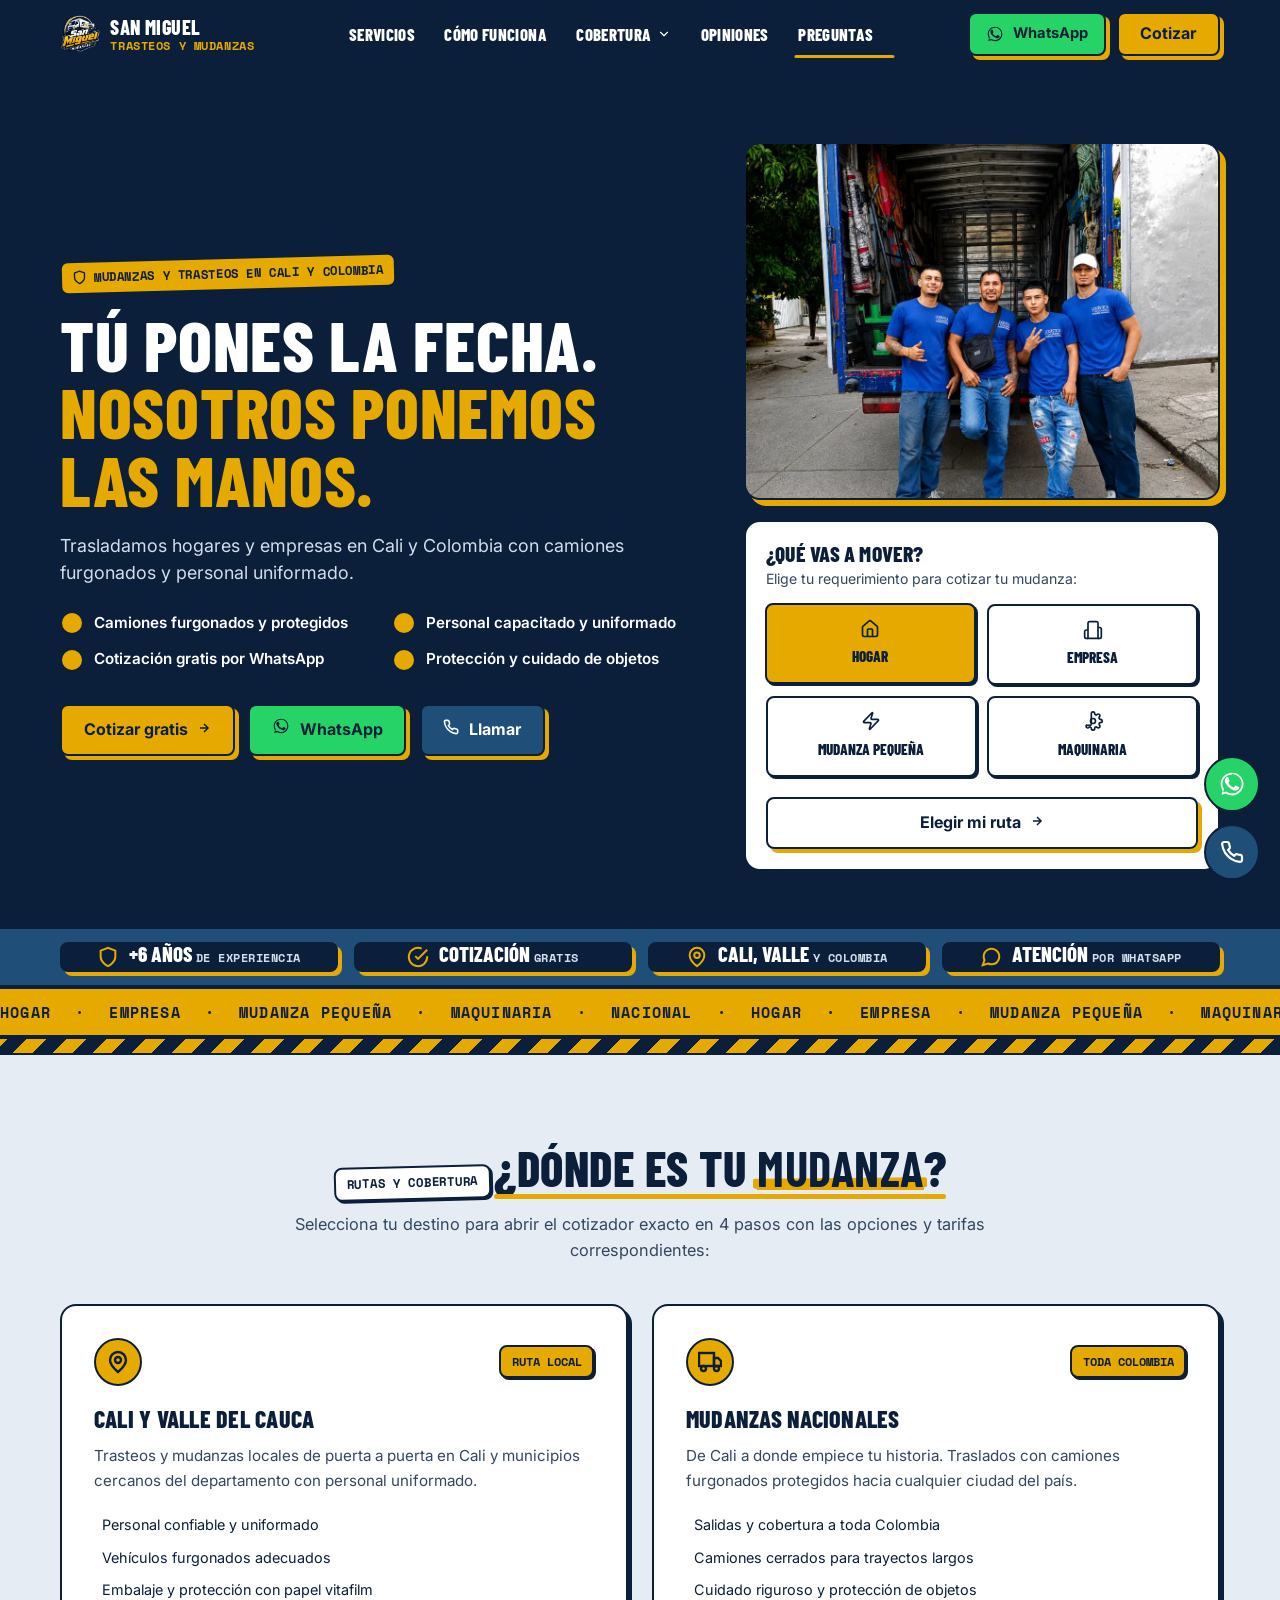
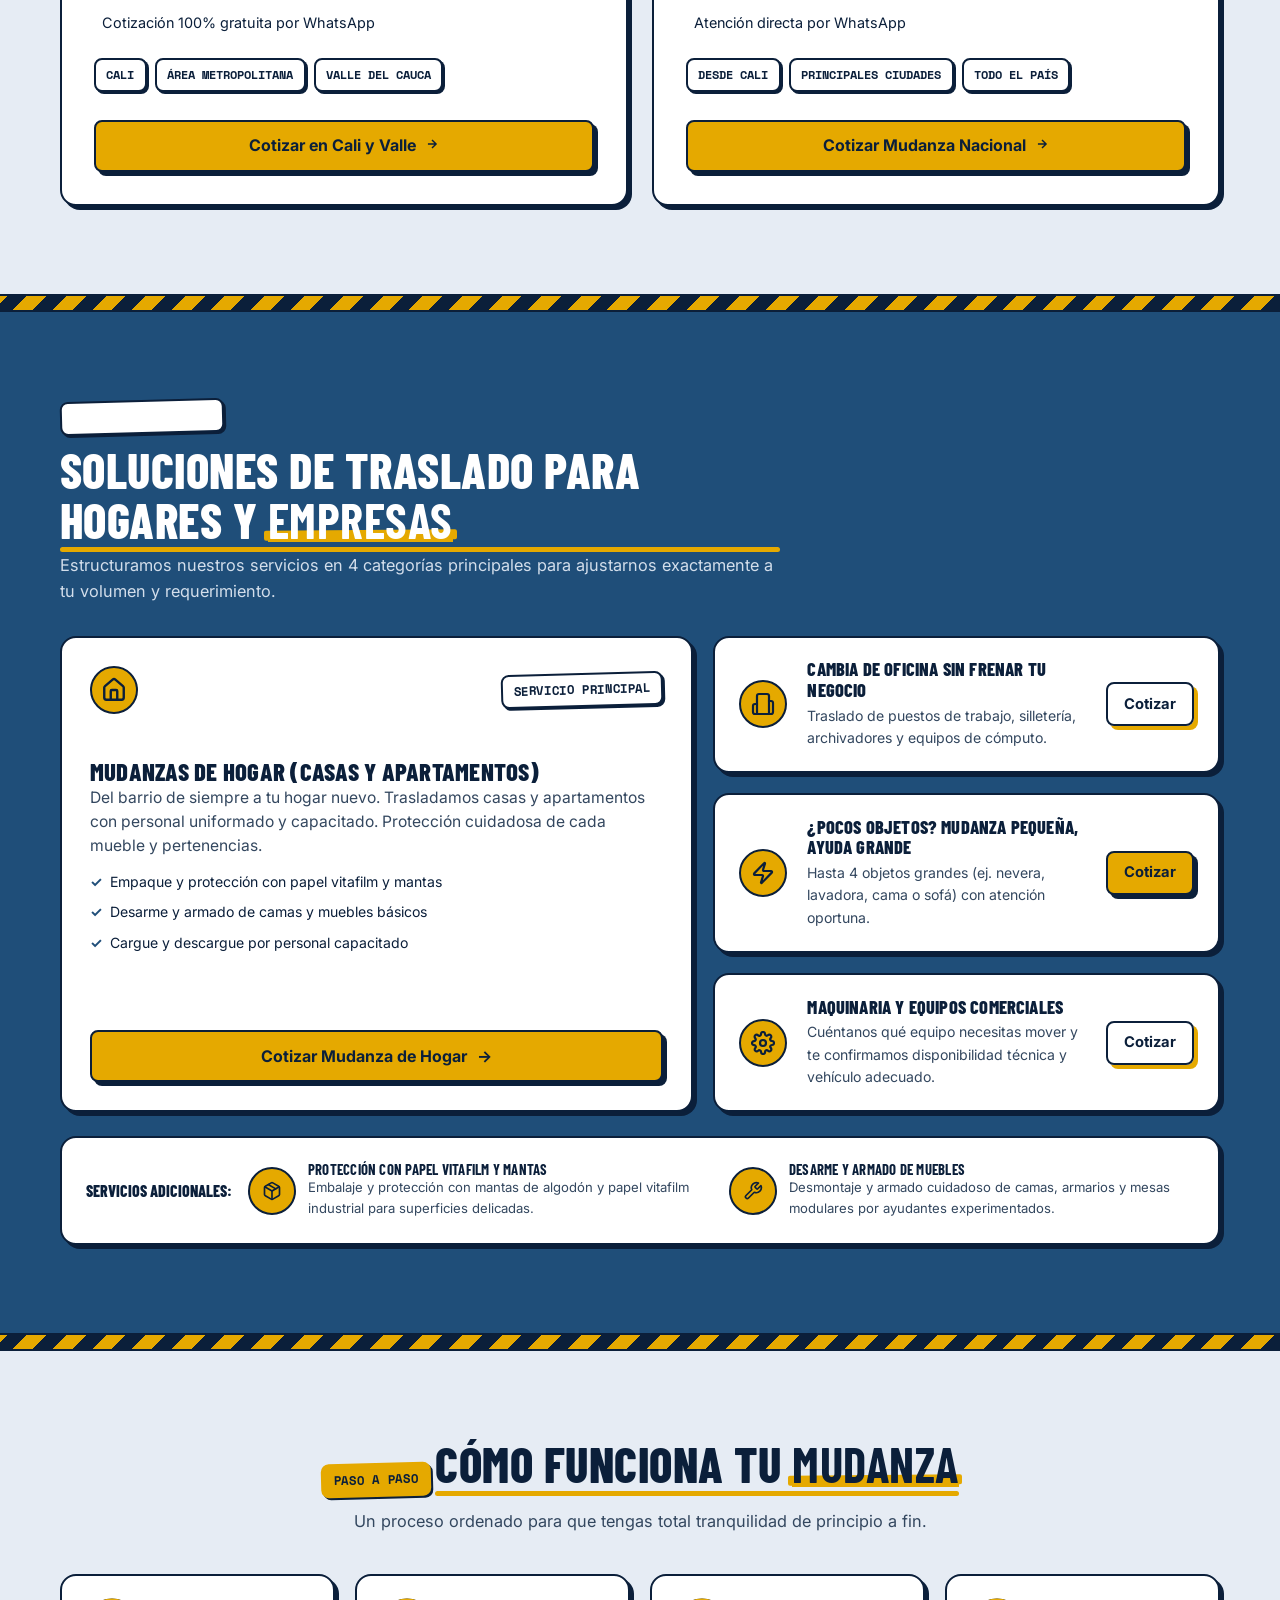
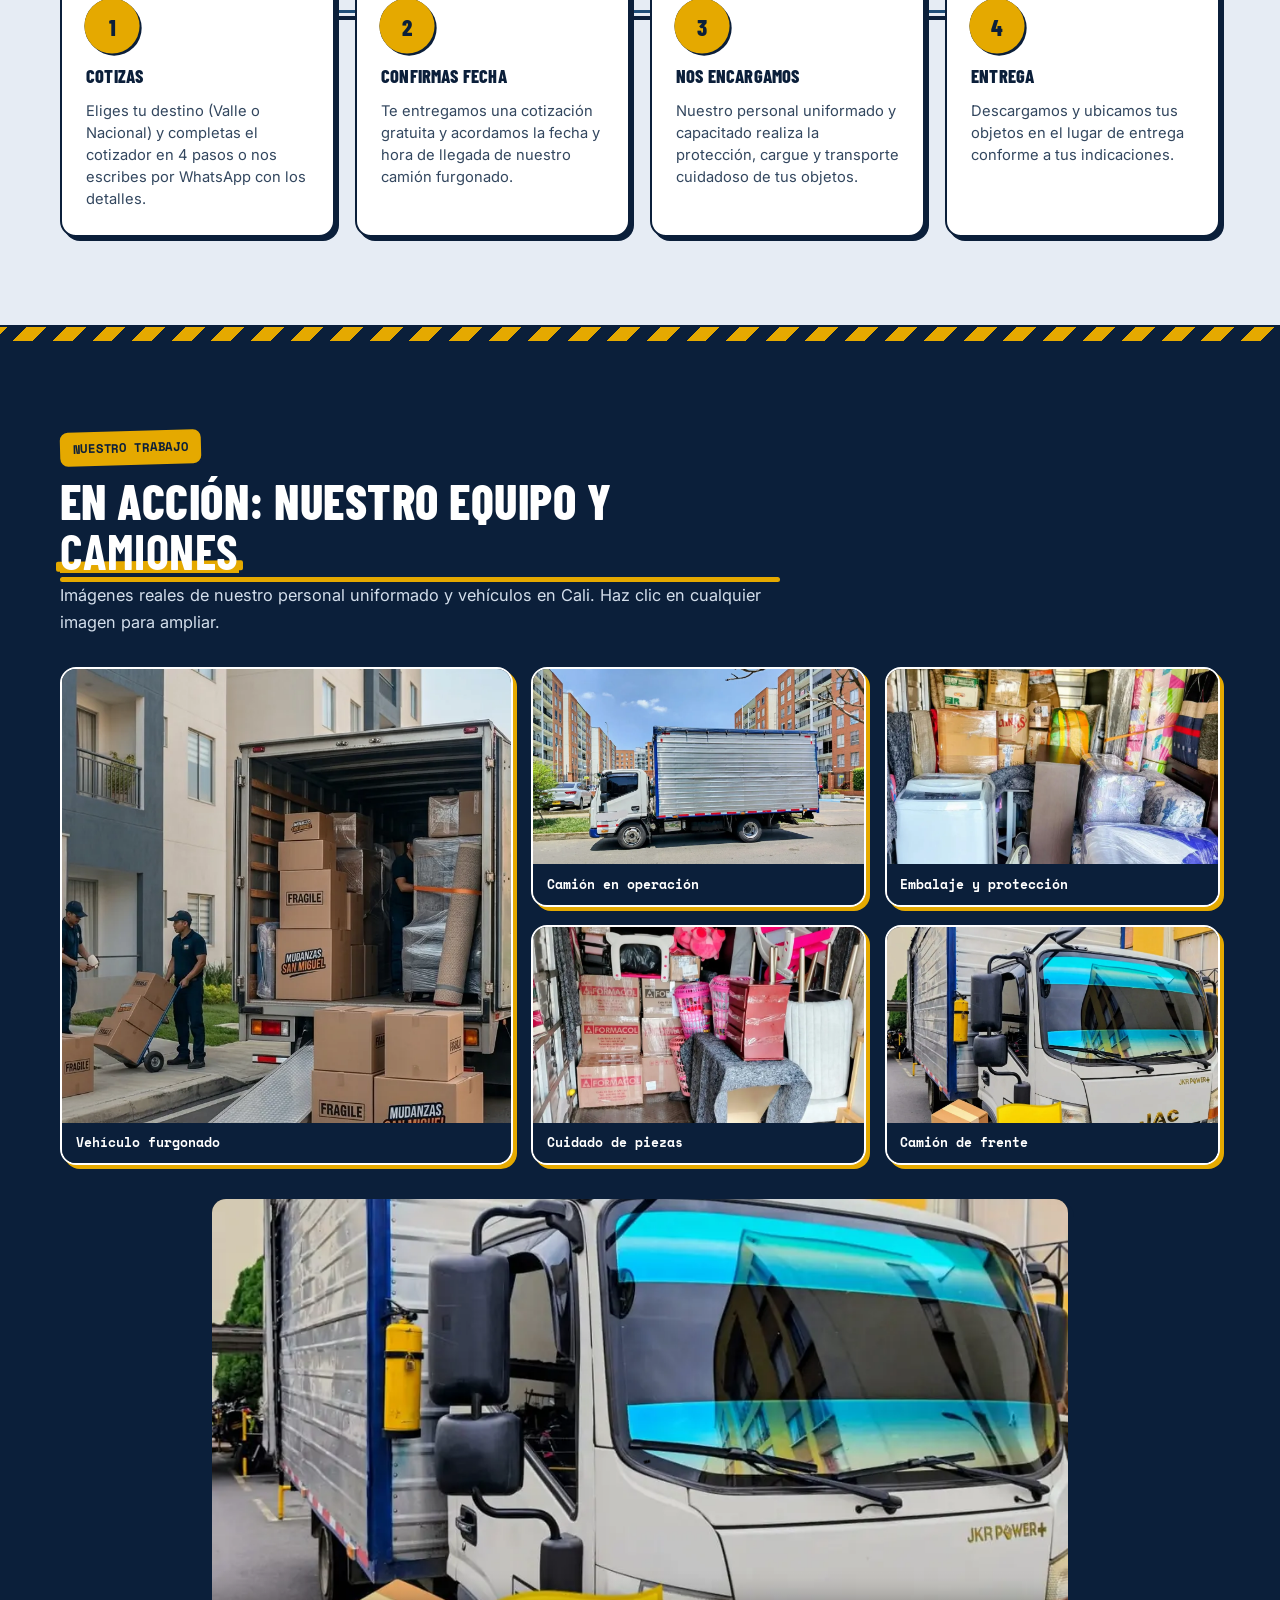
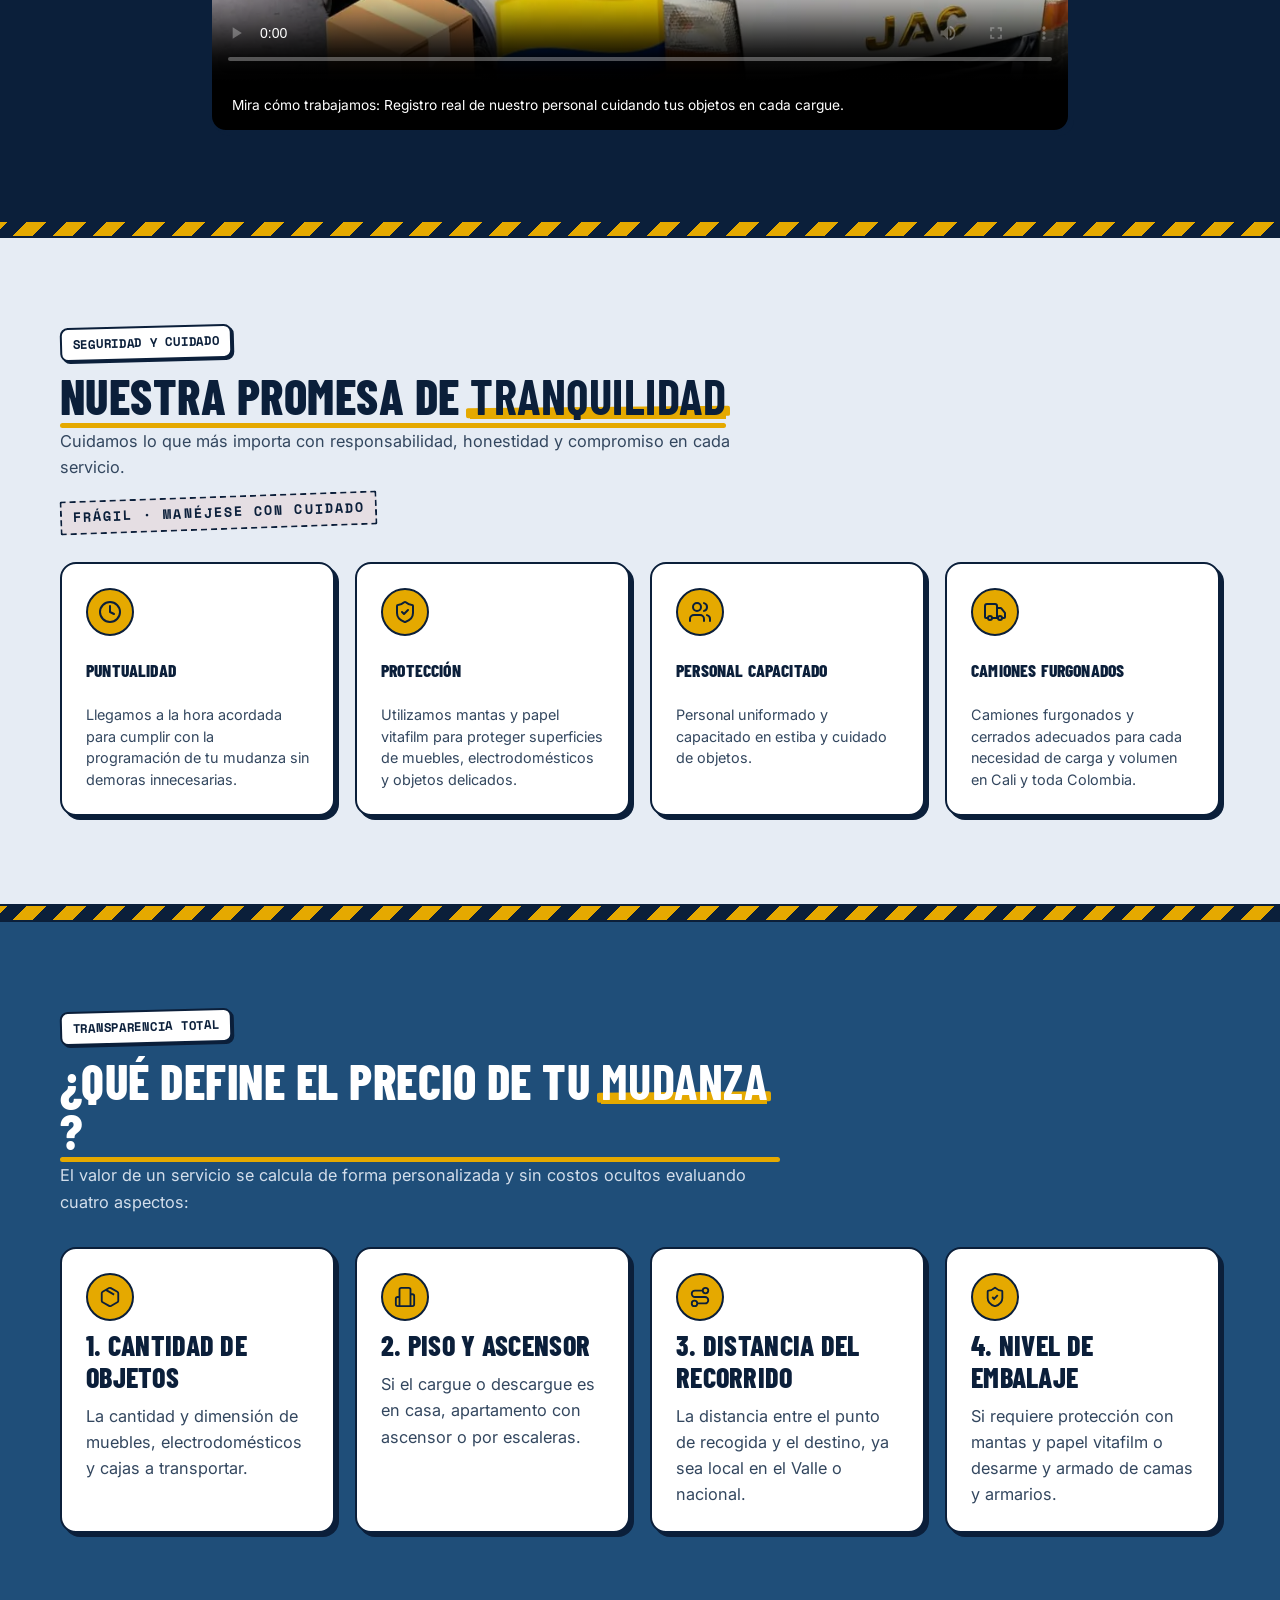
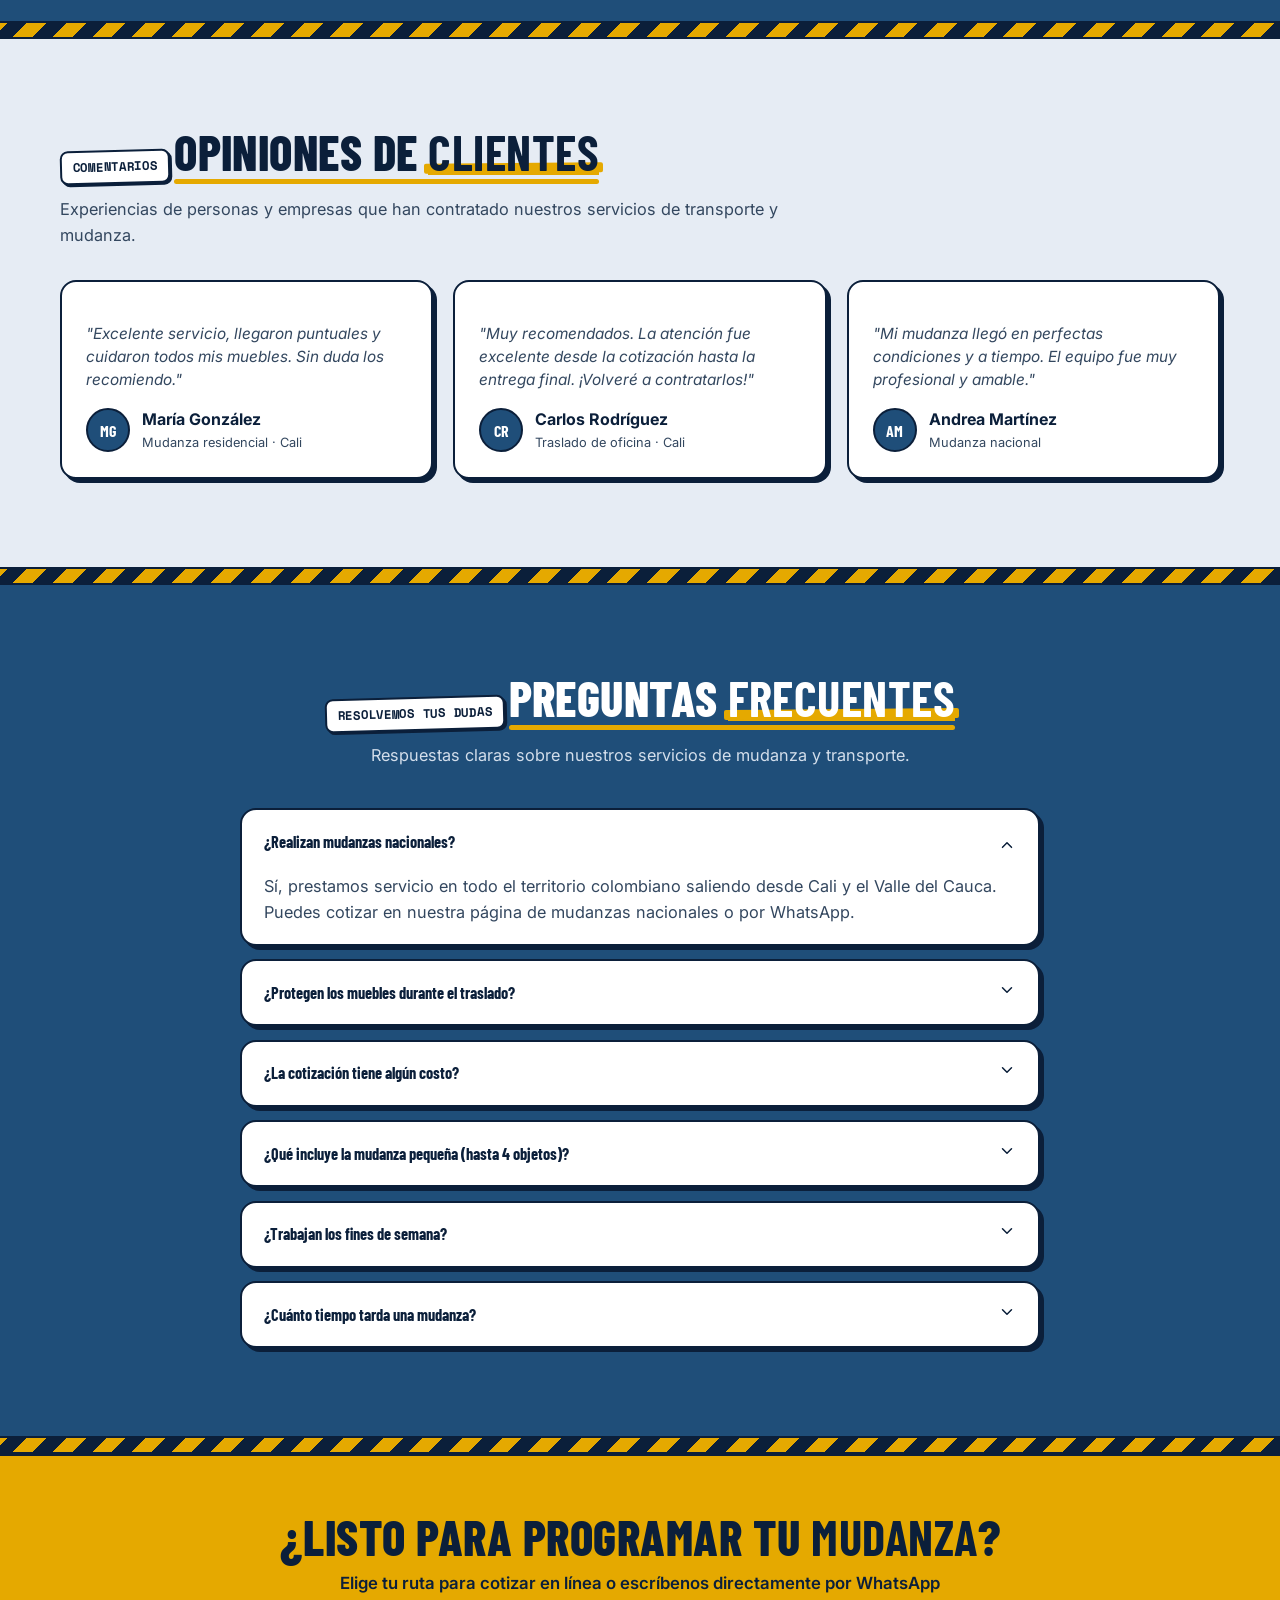
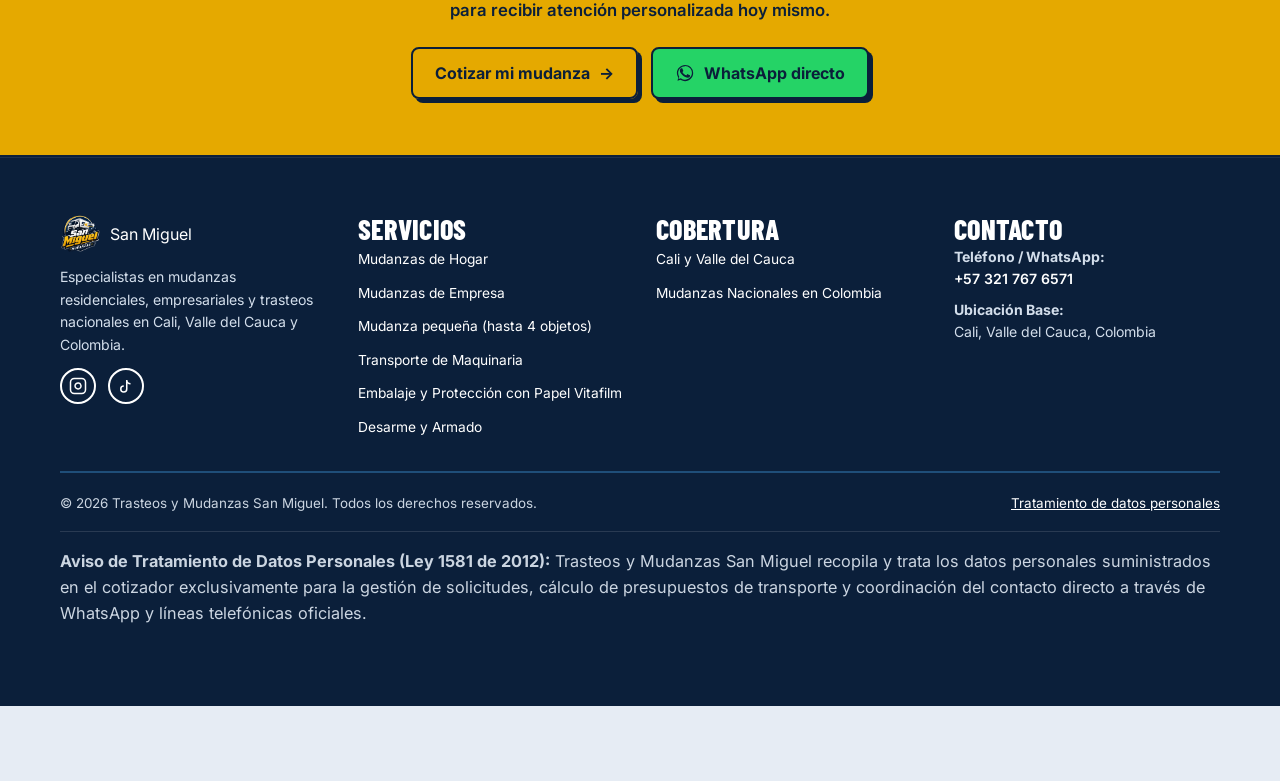
==== commit 5480222a: "feat(v4): restauracion diseno anterior, paleta seria, botones corregidos y animaciones" ====
--- a/index.html
+++ b/index.html
@@ -2,9 +2,10 @@
 <html lang="es">
 <head>
   <meta charset="utf-8">
+  <meta name="robots" content="noindex, nofollow">
   <meta name="viewport" content="width=device-width, initial-scale=1.0, viewport-fit=cover">
   <title>Trasteos y Mudanzas San Miguel | Cali, Valle del Cauca y Colombia</title>
-  <meta name="description" content="Más de 6 años de experiencia en mudanzas residenciales, empresariales, servicio exprés y trasteos nacionales en Cali y Colombia. Cotización gratis al +57 321 767 6571.">
+  <meta name="description" content="Mudanzas residenciales, empresariales, servicio exprés y trasteos nacionales en Cali y Colombia. Cotización gratis al +57 321 767 6571.">
   <link rel="canonical" href="https://sanmiguelmudanzas.com/">
 
   <!-- Favicon e Identidad -->
@@ -21,7 +22,7 @@
   <link rel="preload" href="assets/img/quipo.webp" as="image" fetchpriority="high">
 
   <!-- Hoja de Estilos Principal -->
-  <link rel="stylesheet" href="styles.css?v=8">
+  <link rel="stylesheet" href="styles.css?v=v4">
 
   <!-- Datos Estructurados Schema.org -->
   <script type="application/ld+json">
@@ -45,8 +46,7 @@
     ],
     "sameAs": [
       "https://www.instagram.com/trasteosymudanzassanmiguel24",
-      "https://www.tiktok.com/@mudanzassanmiguel",
-      "https://www.facebook.com/trasteosymudanzassanmiguel"
+      "https://www.tiktok.com/@mudanzassanmiguel"
     ]
   }
   </script>
@@ -213,19 +213,19 @@
 
           <ul class="hero-checklist" aria-label="Beneficios principales">
             <li>
-              <span class="check-circle-icon" aria-hidden="true">✓</span>
+              <span class="check-circle-icon" aria-hidden="true"></span>
               <span>Camiones furgonados y protegidos</span>
             </li>
             <li>
-              <span class="check-circle-icon" aria-hidden="true">✓</span>
+              <span class="check-circle-icon" aria-hidden="true"></span>
               <span>Personal capacitado y uniformado</span>
             </li>
             <li>
-              <span class="check-circle-icon" aria-hidden="true">✓</span>
+              <span class="check-circle-icon" aria-hidden="true"></span>
               <span>Cotización gratis por WhatsApp</span>
             </li>
             <li>
-              <span class="check-circle-icon" aria-hidden="true">✓</span>
+              <span class="check-circle-icon" aria-hidden="true"></span>
               <span>Protección y cuidado de objetos</span>
             </li>
           </ul>
@@ -261,13 +261,12 @@
           <!-- Foto del equipo sin recortar con marco de vidrio -->
           <div class="hero-glass-photo-frame" style="width: 100%;">
             <img src="assets/img/quipo.webp" alt="Equipo humano de Mudanzas San Miguel en Cali" width="520" height="380" style="width: 100%; height: auto; display: block; object-fit: contain;">
-            <span class="hero-glass-chip hero-glass-chip--bottom">+6 años de experiencia</span>
           </div>
 
           <!-- Selector ¿Qué vas a mover? como Tarjeta de Vidrio -->
-          <div class="quick-quote-card" role="region" aria-label="Selector de requerimiento" style="background: rgba(11, 31, 63, 0.85); backdrop-filter: blur(14px); -webkit-backdrop-filter: blur(14px); border: 1px solid rgba(255, 255, 255, 0.25); border-radius: 14px; padding: 1.25rem;">
+          <div class="quick-quote-card" role="region" aria-label="Selector de requerimiento" >
             <h2 class="quick-quote-heading" style="color: #FFFFFF; font-size: 1.35rem; margin-bottom: 0.25rem;">¿Qué vas a mover?</h2>
-            <p class="card-desc" style="color: #C9DAFB; font-size: 0.88rem; margin-bottom: 0.85rem;">Elige tu requerimiento para cotizar tu mudanza al instante:</p>
+            <p class="card-desc" style="color: #C9DAFB; font-size: 0.88rem; margin-bottom: 0.85rem;">Elige tu requerimiento para cotizar tu mudanza:</p>
             
             <div class="form-group" style="margin-bottom: 1rem;">
               <div class="quick-quote-options-grid" role="radiogroup" aria-label="Tipo de traslado">
@@ -382,16 +381,16 @@
               
               <ul style="list-style: none; padding: 0; margin: 0 0 1.5rem 0; display: flex; flex-direction: column; gap: 0.6rem;">
                 <li style="display: flex; align-items: center; gap: 0.5rem; font-size: 0.9rem; color: var(--tinta);">
-                  <span style="color: #25D366; font-weight: 800;">✓</span> Personal confiable y uniformado
+                  <span style="color: #25D366; font-weight: 800;"></span> Personal confiable y uniformado
                 </li>
                 <li style="display: flex; align-items: center; gap: 0.5rem; font-size: 0.9rem; color: var(--tinta);">
-                  <span style="color: #25D366; font-weight: 800;">✓</span> Vehículos furgonados adecuados
+                  <span style="color: #25D366; font-weight: 800;"></span> Vehículos furgonados adecuados
                 </li>
                 <li style="display: flex; align-items: center; gap: 0.5rem; font-size: 0.9rem; color: var(--tinta);">
-                  <span style="color: #25D366; font-weight: 800;">✓</span> Embalaje y protección con papel vitafilm
+                  <span style="color: #25D366; font-weight: 800;"></span> Embalaje y protección con papel vitafilm
                 </li>
                 <li style="display: flex; align-items: center; gap: 0.5rem; font-size: 0.9rem; color: var(--tinta);">
-                  <span style="color: #25D366; font-weight: 800;">✓</span> Cotización 100% gratuita por WhatsApp
+                  <span style="color: #25D366; font-weight: 800;"></span> Cotización 100% gratuita por WhatsApp
                 </li>
               </ul>
 
@@ -422,16 +421,16 @@
               
               <ul style="list-style: none; padding: 0; margin: 0 0 1.5rem 0; display: flex; flex-direction: column; gap: 0.6rem;">
                 <li style="display: flex; align-items: center; gap: 0.5rem; font-size: 0.9rem; color: var(--tinta);">
-                  <span style="color: #25D366; font-weight: 800;">✓</span> Salidas y cobertura a toda Colombia
+                  <span style="color: #25D366; font-weight: 800;"></span> Salidas y cobertura a toda Colombia
                 </li>
                 <li style="display: flex; align-items: center; gap: 0.5rem; font-size: 0.9rem; color: var(--tinta);">
-                  <span style="color: #25D366; font-weight: 800;">✓</span> Camiones cerrados para trayectos largos
+                  <span style="color: #25D366; font-weight: 800;"></span> Camiones cerrados para trayectos largos
                 </li>
                 <li style="display: flex; align-items: center; gap: 0.5rem; font-size: 0.9rem; color: var(--tinta);">
-                  <span style="color: #25D366; font-weight: 800;">✓</span> Cuidado riguroso y protección de objetos
+                  <span style="color: #25D366; font-weight: 800;"></span> Cuidado riguroso y protección de objetos
                 </li>
                 <li style="display: flex; align-items: center; gap: 0.5rem; font-size: 0.9rem; color: var(--tinta);">
-                  <span style="color: #25D366; font-weight: 800;">✓</span> Atención directa por WhatsApp
+                  <span style="color: #25D366; font-weight: 800;"></span> Atención directa por WhatsApp
                 </li>
               </ul>
 
@@ -470,13 +469,12 @@
           <article class="bento-card-large reveal-on-scroll" style="display: flex; flex-direction: column; justify-content: space-between;">
             <div class="bento-card-body" style="padding: 1.75rem;">
               <div style="display: flex; align-items: center; justify-content: space-between; margin-bottom: 1rem;">
-                <div class="service-icon-wrap" aria-hidden="true" style="width: 48px; height: 48px; border-radius: 50%; background: var(--amarillo); color: var(--tinta); display: flex; align-items: center; justify-content: center; box-shadow: var(--shadow-clay-sm);">
+                <div class="service-icon-wrap" aria-hidden="true" >
                   <svg width="26" height="26" viewBox="0 0 24 24" fill="none" stroke="currentColor" stroke-width="2.2" stroke-linecap="round" stroke-linejoin="round"><path d="M15 21v-8a1 1 0 0 0-1-1h-4a1 1 0 0 0-1 1v8"/><path d="M3 10a2 2 0 0 1 .709-1.528l7-5.999a2 2 0 0 1 2.582 0l7 5.999A2 2 0 0 1 21 10v9a2 2 0 0 1-2 2H5a2 2 0 0 1-2-2z"/></svg>
                 </div>
                 <span class="badge-pill">Servicio Principal</span>
               </div>
               <div>
-                <span class="badge-pill" style="margin-bottom: 0.5rem;">Servicio Principal</span>
                 <h3>Mudanzas de Hogar (Casas y Apartamentos)</h3>
                 <p>Del barrio de siempre a tu hogar nuevo. Trasladamos casas y apartamentos con personal uniformado y capacitado. Protección cuidadosa de cada mueble y pertenencias.</p>
                 <ul class="where-card-features" style="margin-top: 0.75rem;">
@@ -717,7 +715,7 @@
               <svg width="24" height="24" viewBox="0 0 24 24" fill="none" stroke="currentColor" stroke-width="2" stroke-linecap="round" stroke-linejoin="round"><path d="M16 21v-2a4 4 0 0 0-4-4H6a4 4 0 0 0-4 4v2"/><circle cx="9" cy="7" r="4"/><path d="M22 21v-2a4 4 0 0 0-3-3.87"/><path d="M16 3.13a4 4 0 0 1 0 7.75"/></svg>
             </div>
             <h3>Personal Capacitado</h3>
-            <p>Personal uniformado y capacitado con más de 6 años de experiencia en estiba y cuidado de objetos.</p>
+            <p>Personal uniformado y capacitado en estiba y cuidado de objetos.</p>
           </div>
 
           <!-- Vehículos Adecuados -->
@@ -796,7 +794,7 @@
 
         <div class="reviews-grid">
           <article class="review-card reveal-on-scroll">
-            <div class="review-stars" aria-label="5 de 5 estrellas">★★★★★</div>
+            <div class="review-stars" role="img" aria-label="5 de 5 estrellas"></div>
             <p class="review-text">"Excelente servicio, llegaron puntuales y cuidaron todos mis muebles. Sin duda los recomiendo."</p>
             <div class="review-author">
               <div class="review-avatar" aria-hidden="true">MG</div>
@@ -808,7 +806,7 @@
           </article>
 
           <article class="review-card reveal-on-scroll">
-            <div class="review-stars" aria-label="5 de 5 estrellas">★★★★★</div>
+            <div class="review-stars" role="img" aria-label="5 de 5 estrellas"></div>
             <p class="review-text">"Muy recomendados. La atención fue excelente desde la cotización hasta la entrega final. ¡Volveré a contratarlos!"</p>
             <div class="review-author">
               <div class="review-avatar" aria-hidden="true">CR</div>
@@ -820,20 +818,19 @@
           </article>
 
           <article class="review-card reveal-on-scroll">
-            <div class="review-stars" aria-label="5 de 5 estrellas">★★★★★</div>
+            <div class="review-stars" role="img" aria-label="5 de 5 estrellas"></div>
             <p class="review-text">"Mi mudanza llegó en perfectas condiciones y a tiempo. El equipo fue muy profesional y amable."</p>
             <div class="review-author">
               <div class="review-avatar" aria-hidden="true">AM</div>
               <div>
                 <strong>Andrea Martínez</strong>
-                <span style="font-size: 0.8rem; color: var(--text-muted); display: block;">Mudanza nacional · Bogotá</span>
+                <span style="font-size: 0.8rem; color: var(--text-muted); display: block;">Mudanza nacional</span>
               </div>
             </div>
           </article>
         </div>
 
         <div style="margin-top: 1.5rem; text-align: center;" data-pending="true">
-          <span class="pending-tag">[PENDIENTE: Enlace a reseñas de Google Business Profile]</span>
         </div>
       </div>
     </section>
@@ -897,7 +894,7 @@
               </span>
             </summary>
             <div class="faq-answer">
-              <p>Está pensada para trasladar hasta 4 objetos grandes, por ejemplo solo una nevera y una lavadora, o una cama y un sofá. Es mucho más ágil y económica que una mudanza completa.</p>
+              <p>Está pensada para trasladar hasta 4 objetos grandes, por ejemplo solo una nevera y una lavadora, o una cama y un sofá. Se coordina con un vehículo acorde a la carga.</p>
             </div>
           </details>
 
@@ -973,17 +970,14 @@
             <a href="https://www.tiktok.com/@mudanzassanmiguel" class="social-icon-link" target="_blank" rel="noopener noreferrer" aria-label="TikTok">
               <svg width="18" height="18" viewBox="0 0 24 24" fill="none" stroke="currentColor" stroke-width="2"><path d="M9 12a4 4 0 1 0 4 4V4a5 5 0 0 0 5 5"/></svg>
             </a>
-            <a href="https://www.facebook.com/trasteosymudanzassanmiguel" class="social-icon-link" target="_blank" rel="noopener noreferrer" aria-label="Facebook">
-              <svg width="18" height="18" viewBox="0 0 24 24" fill="none" stroke="currentColor" stroke-width="2"><path d="M18 2h-3a5 5 0 0 0-5 5v3H7v4h3v8h4v-8h3l1-4h-4V7a1 1 0 0 1 1-1h3z"/></svg>
-            </a>
           </div>
         </div>
 
         <div class="footer-col">
           <h3>SERVICIOS</h3>
           <ul class="footer-links">
-            <li><a href="#servicios" data-select-service="Hogar">Mudanzas de Hogar</a></li>
-            <li><a href="#servicios" data-select-service="Oficina o empresa">Mudanzas de Empresa</a></li>
+            <li><a href="valle-del-cauca.html?servicio=hogar#cotizador">Mudanzas de Hogar</a></li>
+            <li><a href="valle-del-cauca.html?servicio=empresa#cotizador">Mudanzas de Empresa</a></li>
             <li><a href="valle-del-cauca.html?servicio=pequena#cotizador">Mudanza pequeña (hasta 4 objetos)</a></li>
             <li><a href="valle-del-cauca.html?servicio=maquinaria#cotizador">Transporte de Maquinaria</a></li>
             <li><a href="valle-del-cauca.html#cotizador">Embalaje y Protección con Papel Vitafilm</a></li>
@@ -1003,9 +997,6 @@
           <h3>CONTACTO</h3>
           <p><strong>Teléfono / WhatsApp:</strong><br><a href="tel:+573217676571" style="color: #FFFFFF; font-weight: 600;">+57 321 767 6571</a></p>
           <p style="margin-top: 0.5rem;"><strong>Ubicación Base:</strong><br>Cali, Valle del Cauca, Colombia</p>
-          <div data-pending="true">
-            <span class="pending-tag">[PENDIENTE: Correo oficial del negocio]</span>
-          </div>
         </div>
 
       </div>
@@ -1021,7 +1012,7 @@
 
       <!-- Aviso Legal Neutro (Bloque G.2) -->
       <div id="politica" style="padding-top: 1rem; margin-top: 1rem; border-top: 1px solid rgba(255, 255, 255, 0.12); font-size: 0.82rem; color: #CBD5E1;">
-        <p><strong>Aviso de Tratamiento de Datos Personales (Ley 1581 de 2012):</strong> Trasteos y Mudanzas San Miguel recopila y trata los datos personales suministrados en el cotizador exclusivamente para la gestión de solicitudes, cálculo de presupuestos de transporte y coordinación del contacto directo a través de WhatsApp y líneas telefónicas oficiales. [REVISAR CON ABOGADO O CLIENTE]</p>
+        <p><strong>Aviso de Tratamiento de Datos Personales (Ley 1581 de 2012):</strong> Trasteos y Mudanzas San Miguel recopila y trata los datos personales suministrados en el cotizador exclusivamente para la gestión de solicitudes, cálculo de presupuestos de transporte y coordinación del contacto directo a través de WhatsApp y líneas telefónicas oficiales.</p>
       </div>
     </div>
   </footer>
@@ -1045,6 +1036,6 @@
   </div>
 
   <script src="config.js"></script>
-  <script src="scripts.js?v=8"></script>
+  <script src="scripts.js?v=v4"></script>
 </body>
 </html>
--- a/styles.css
+++ b/styles.css
@@ -1,129 +1,124 @@
 /* ==========================================================================
-   Trasteos y Mudanzas San Miguel - Hoja de Estilos Principal (v3.0)
-   Normas: Emil Kowalski UI Polish, WCAG 2.2 AA Contrast, Zero Layout Shifts
-   Ritmo Cromático Alternado:
-     1. Portada: Banda Azul Noche (#0A192F)
-     2. Servicios: Blanco Puro (#FFFFFF)
-     3. Cómo funciona: Azul de Marca (#0E2548) con números amarillos (#FCBF17)
-     4. Garantías y Factores: Azul Niebla (#EDF2F7)
-     5. Galería: Azul Noche (#0A192F)
-     6. Opiniones: Blanco Puro (#FFFFFF)
-     7. Franja Final: Amarillo Ámbar (#FCBF17) con texto oscuro (#0A192F)
-     8. Pie de página: Azul Noche (#0A192F)
+   Trasteos y Mudanzas San Miguel - Hoja de Estilos (v4 · bordes marcados, paleta seria)
+   Base: diseño de bordes marcados (v2, etiqueta git v2-bordes) + capa v4 al final.
+   Ritmo de fondos (nunca dos secciones seguidas iguales):
+     portada tinta · dónde gris · servicios acero · cómo funciona gris · galería tinta ·
+     promesa gris · precio acero · opiniones gris · preguntas acero · llamado mostaza · pie tinta
    ========================================================================== */
 
-/* --- Importación de Fuentes Tipográficas (Barlow Condensed 800 + Inter + Space Mono) --- */
-@import url('https://fonts.googleapis.com/css2?family=Barlow+Condensed:ital,wght@0,700;0,800;0,900;1,800&family=Inter:wght@400;500;600;700&family=Space+Mono:wght@400;700&display=swap');
-
-/* --- Tokens de Diseño y Variables CSS (FASE 1: Neobrutalismo Suave e Identidad de Trasteos v2) --- */
+@import url('https://fonts.googleapis.com/css2?family=Barlow+Condensed:wght@700;800&family=Inter:wght@400;500;600;700&family=Space+Mono:wght@700&display=swap');
+
+/* --- ÚNICO lugar de variables (paleta, forma, movimiento) --- */
 :root {
-
-  /* ==========================================================================
-     PALETA SIMPLE PROMPT v3 (Cero Dispersión Cromática)
-     Solo: Cobalto #1E4FD6, Tinta #0B1F3F, Amarillo #FFC800, Azul Claro #E8F0FE,
-     Verde WA #25D366 (exclusivo WA), Blanco (vidrio y campos).
-     ========================================================================== */
-  --cobalto: #1E4FD6;
-  --cobalto-oscuro: #123A9E;
-  --tinta: #0B1F3F;
-  --amarillo: #FFC800;
-  --amarillo-oscuro: #D4A500;
-  --azul-claro: #E8F0FE; /* ÚNICO azul claro para fondos de sección */
-  --verde-wa: #25D366;   /* Solo dentro del botón WhatsApp */
-  --blanco: #FFFFFF;     /* Vidrio sobre color y campos */
-
-  /* Mapeos hacia el azul claro único (se eliminan cielo medio, hielo, beige) */
-  --cielo: var(--azul-claro);
-  --cielo-medio: var(--azul-claro);
+  /* Paleta seria v4 */
+  --tinta: #0B1F3A;
+  --acero: #1F4E79;
+  --acero-oscuro: #173C5E;
+  --gris: #E6ECF4;
+  --mostaza: #E5A900;
+  --mostaza-oscura: #C99400;
+  --verde-wa: #25D366;      /* solo dentro de botones de WhatsApp */
+  --verde-wa-oscuro: #1FB457;
+  --blanco: #FFFFFF;        /* solo dentro de campos y tarjetas */
+  --texto: var(--tinta);
+  --texto-suave: #33475F;   /* 8.9:1 sobre gris, 10.6:1 sobre blanco */
+  --texto-claro: #FFFFFF;
+  --texto-claro-suave: #D3DEEB; /* 11.9:1 sobre tinta, 6.4:1 sobre acero */
+  --error: #A61B1B;         /* 6.6:1 sobre blanco */
+
+  /* Alias de compatibilidad con la base v2 (todos apuntan a la paleta seria) */
+  --cobalto: var(--acero);
+  --cobalto-oscuro: var(--acero-oscuro);
+  --amarillo: var(--mostaza);
+  --amarillo-oscuro: var(--mostaza-oscura);
+  --amarillo-claro: var(--gris);
+  --cielo: var(--gris);
+  --cielo-medio: var(--gris);
   --hielo: var(--blanco);
-  --amarillo-claro: var(--amarillo);
-  --carton: var(--amarillo);
-  --carton-claro: var(--azul-claro);
-  --rojo-sello: #991B1B;
-
-  /* Fondos Alternos de Sección (CERO blanco puro como fondo de sección) */
-  --bg-sky: var(--azul-claro);
-  --bg-cream: var(--azul-claro);
+  --carton: var(--mostaza);
+  --carton-claro: var(--gris);
+  --rojo-sello: var(--tinta);
+  --azul-claro: var(--gris);
+  --azul-marca: var(--acero);
+  --azul-tinta: var(--tinta);
+  --azul-cielo: var(--gris);
+  --azul-hielo: var(--gris);
+  --amarillo-marca: var(--mostaza);
+  --crema-amarilla: var(--gris);
+  --blue-brand: var(--acero);
+  --blue-brand-hover: var(--acero-oscuro);
+  --blue-brand-subtle: var(--acero);
+  --blue-footer: var(--tinta);
+  --navy-deep: var(--tinta);
+  --navy-surface: var(--acero-oscuro);
+  --navy-subtle: var(--acero);
+  --yellow-brand: var(--mostaza);
+  --yellow-hover: var(--mostaza-oscura);
+  --yellow-subtle: var(--gris);
+  --yellow-text: var(--tinta);
+  --bg-sky: var(--gris);
+  --bg-cream: var(--gris);
   --bg-card: var(--blanco);
-  --bg-pure: var(--azul-claro);
-  --bg-soft: var(--azul-claro);
-
-  /* Texto */
+  --bg-pure: var(--gris);
+  --bg-soft: var(--gris);
   --text-main: var(--tinta);
-  --text-muted: #334E68;
-  --text-subtle: #486581;
-  --text-light: #FFFFFF;
-  --text-light-muted: var(--azul-claro);
-
-  --border-light: rgba(11, 31, 63, 0.12);
-  --border-focus: var(--amarillo);
-
-  /* Colores de Acción */
+  --text-muted: var(--texto-suave);
+  --text-subtle: var(--texto-suave);
+  --text-light: var(--texto-claro);
+  --text-light-muted: var(--texto-claro-suave);
+  --border-light: rgba(11, 31, 58, 0.25);
+  --border-focus: var(--mostaza);
   --color-wa: var(--verde-wa);
-  --color-wa-hover: #1EB856;
-  --color-call: var(--cobalto);
-  --color-call-hover: var(--cobalto-oscuro);
-  --color-error: #B91C1C;
-  --color-error-bg: #FEF2F2;
-  --color-success: var(--verde-wa);
-  --color-success-bg: #F0FDF4;
-
-  /* ==========================================================================
-     SISTEMA DE ESTILO v3: VIDRIO, PROFUNDIDAD, ARCILLA Y MINIMALISMO
-     ========================================================================== */
-  /* 1. VIDRIO (Glassmorphism & Liquid Glass) */
-  --vidrio-bg-dark: rgba(255, 255, 255, 0.15);  /* 15% sobre oscuro */
-  --vidrio-bg-light: rgba(255, 255, 255, 0.65); /* 65% sobre claro */
-  --vidrio-blur: 14px;
-  --vidrio-border: 1px solid rgba(255, 255, 255, 0.28);
-  --vidrio-border-light: 1px solid rgba(11, 31, 63, 0.12);
-  --vidrio-inset-shine: inset 0 1px 0 rgba(255, 255, 255, 0.5);
-  --vidrio-specular: linear-gradient(135deg, rgba(255, 255, 255, 0.3) 0%, rgba(255, 255, 255, 0) 100%);
-
-  /* 2. PROFUNDIDAD (Sombras suaves teñidas de azul tinta) */
-  --shadow-sm: 0 4px 12px rgba(11, 31, 63, 0.08);
-  --shadow-md: 0 8px 24px rgba(11, 31, 63, 0.12), 0 2px 6px rgba(11, 31, 63, 0.06);
-  --shadow-lg: 0 16px 36px rgba(11, 31, 63, 0.18), 0 4px 12px rgba(11, 31, 63, 0.08);
-
-  /* 3. ARCILLA (Claymorphism: brillo arriba, sombra abajo, sombra difusa) */
-  --clay-yellow: #FFC800;
-  --clay-yellow-shadow: 0 4px 0 #D4A500, 0 8px 18px rgba(11, 31, 63, 0.16);
-  --clay-yellow-inset: inset 0 2px 3px rgba(255, 255, 255, 0.65), inset 0 -2px 3px rgba(0, 0, 0, 0.15);
-  --clay-pill-inset: inset 0 2px 2px rgba(255, 255, 255, 0.5), inset 0 -1.5px 2px rgba(0, 0, 0, 0.12);
-  --clay-pill-shadow: 0 4px 10px rgba(11, 31, 63, 0.12);
-
-  /* 4. RADIOS SUAVIZADOS */
-  --radius-btn: 10px;
+  --color-wa-hover: var(--verde-wa-oscuro);
+  --color-call: var(--acero);
+  --color-call-hover: var(--acero-oscuro);
+  --color-error: var(--error);
+  --color-error-bg: var(--blanco);
+  --color-success: var(--acero);
+  --color-success-bg: var(--blanco);
+
+  /* Bordes marcados */
+  --brut-borde: 2px solid var(--tinta);
+  --brut-sombra: 4px 4px 0 var(--tinta);
+  --brut-sombra-hover: 6px 6px 0 var(--tinta);
+  --brut-sombra-active: 2px 2px 0 var(--tinta);
+  --shadow-subtle: 2px 2px 0 var(--tinta);
+  --shadow-card: var(--brut-sombra);
+  --shadow-lift: 6px 6px 0 var(--tinta);
+  --shadow-soft-photo: var(--brut-sombra);
+  --shadow-sm: var(--brut-sombra);
+  --shadow-md: var(--brut-sombra);
+  --shadow-lg: var(--brut-sombra);
+  --shadow-clay-sm: none;
+
+  /* Radios: tarjetas 16, botones 8 */
+  --radius-btn: 8px;
   --radius-card: 16px;
-  --radius-input: 10px;
+  --radius-input: 8px;
   --radius-img: 16px;
   --radius-circle: 50%;
   --radius-pill: 9999px;
-
-  /* Espaciado de secciones: 96px escritorio, 56px móvil */
+  --brut-radius: var(--radius-card);
+  --brut-radius-pill: var(--radius-btn);
+  --radius-sm: var(--radius-btn);
+  --radius-md: var(--radius-input);
+  --radius-lg: var(--radius-card);
+  --radius-full: var(--radius-pill);
+
+  --btn-height: 52px;
+  --service-icon-size: 52px;
+  --fab-size: 56px;
   --section-pad-desktop: 6rem;
   --section-pad-mobile: 3.5rem;
   --title-sub-gap: 14px;
 
-  --btn-height: 52px;
-  --service-icon-size: 52px;
-  --fab-size: 56px;
-
-  /* Cinta de embalar diagonal (solo decorativa) */
-  --tape-pattern: repeating-linear-gradient(
-    -45deg,
-    #D9A66B,
-    #D9A66B 14px,
-    #C49258 14px,
-    #C49258 28px
-  );
-
-  /* Tipografía */
-  --font-headings: 'Barlow Condensed', 'Plus Jakarta Sans', system-ui, sans-serif;
+  /* Cinta de embalar: tinta y mostaza */
+  --tape-pattern: repeating-linear-gradient(-45deg, var(--tinta) 0 14px, var(--mostaza) 14px 28px);
+
+  --font-headings: 'Barlow Condensed', system-ui, sans-serif;
   --font-body: 'Inter', system-ui, -apple-system, sans-serif;
-  --font-mono: 'Space Mono', ui-monospace, SFMono-Regular, monospace;
-
-  /* Espaciado generoso */
+  --font-mono: 'Space Mono', ui-monospace, monospace;
+
   --space-2xs: 0.25rem;
   --space-xs: 0.5rem;
   --space-sm: 0.75rem;
@@ -131,21 +126,22 @@
   --space-lg: 1.5rem;
   --space-xl: 2rem;
   --space-2xl: 3.5rem;
-  --space-3xl: 5.5rem; /* 88px en desktop */
-
-  /* Sombras Neobrutalistas */
-  --shadow-subtle: 2px 2px 0 var(--tinta);
-  --shadow-card: var(--brut-sombra);
-  --shadow-lift: 6px 6px 0 var(--tinta);
-  --shadow-soft-photo: 0 10px 24px rgba(11, 31, 63, 0.12);
-
-  /* Animaciones Emil Kowalski */
-  --duration-snap: 150ms;
-  --duration-ui: 250ms;
-  --duration-reveal: 380ms;
-  --ease-out-strong: cubic-bezier(0.23, 1, 0.32, 1);
+  --space-3xl: 5.5rem;
+
+  /* Movimiento (animate: curva ease-out fuerte de la tabla) */
+  --dur-rapida: 150ms;
+  --dur-media: 250ms;
+  --dur-lenta: 400ms;
+  --ease-salida: cubic-bezier(0.23, 1, 0.32, 1);
+  --ease-cajon: cubic-bezier(0.32, 0.72, 0, 1);
+  --reveal-dist: 16px;
+  --duration-snap: var(--dur-rapida);
+  --duration-ui: var(--dur-media);
+  --duration-reveal: var(--dur-lenta);
+  --ease-out-strong: var(--ease-salida);
   --ease-in-out: cubic-bezier(0.77, 0, 0.175, 1);
 }
+
 
 /* --- Reseteo y Accesibilidad Base --- */
 *, *::before, *::after {
@@ -4006,721 +4002,1980 @@
 
 
 /* ==========================================================================
-   PROMPT v3 · SISTEMA DE ESTILO COMPLETO
+   CAPA v4 · Bordes marcados + paleta seria + movimiento
+   Skills: emil-design-eng, animate, animation-performance, accessibility, impeccable
    ========================================================================== */
 
-/* Manchas difusas de cobalto y amarillo al 15-25% detrás de secciones claras */
-.section-light-blobs {
-  position: relative;
-  background-color: var(--azul-claro);
-  overflow: hidden;
-}
-
-.section-light-blobs::before {
-  content: "";
+/* --- Sin vidrio, sin arcilla, sin brillos --- */
+*, *::before, *::after { backdrop-filter: none !important; -webkit-backdrop-filter: none !important; }
+.btn--primary::after { content: none !important; animation: none !important; }
+.section-light-blobs::before, .section-light-blobs::after { content: none !important; display: none !important; }
+.hero-depth-container, .hero-glass-photo-frame { transform: none !important; }
+body { background: var(--gris); color: var(--texto); }
+
+/* --- Ritmo de fondos de sección --- */
+.hero-section, .hero-section--home, .hero-section--valle, .hero-section--nacional { background: var(--tinta) !important; color: var(--texto-claro); }
+.where-move-section { background: var(--gris) !important; }
+.services-section { background: var(--acero) !important; }
+.how-it-works-section { background: var(--gris) !important; }
+.gallery-section { background: var(--tinta) !important; }
+.guarantees-section { background: var(--gris) !important; }
+.pricing-factors-section { background: var(--acero) !important; }
+.reviews-section { background: var(--gris) !important; }
+.faqs-section { background: var(--acero) !important; }
+.cta-banner-yellow { background: var(--mostaza) !important; color: var(--tinta); }
+.site-footer { background: var(--tinta) !important; }
+.quote-wizard-section { background: var(--gris) !important; }
+
+/* Texto sobre fondos oscuros (tinta / acero) */
+.services-section .section-header h2, .services-section .section-header p, .services-section > .container > .section-header .section-eyebrow,
+.pricing-factors-section .section-header h2, .pricing-factors-section .section-header p,
+.faqs-section .section-header h2, .faqs-section .section-header p,
+.gallery-section .section-header h2, .gallery-section .section-header p { color: var(--texto-claro) !important; }
+.services-section .section-header p, .pricing-factors-section .section-header p, .faqs-section .section-header p, .gallery-section .section-header p { color: var(--texto-claro-suave) !important; }
+.how-it-works-section .section-header h2, .how-it-works-section .section-header p,
+.how-it-works-section .timeline-step-card h3 { color: var(--tinta) !important; }
+.how-it-works-section .section-header p, .how-it-works-section .timeline-step-card p { color: var(--texto-suave) !important; }
+
+/* --- Títulos: condensada, mayúsculas, subrayado de color que se dibuja --- */
+h1, h2, h3, .section-title { font-family: var(--font-headings); text-transform: uppercase; letter-spacing: 0.01em; }
+h1 { animation: none !important; opacity: 1 !important; transform: none !important; }
+.section-header h2 { position: relative; display: inline-block; padding-bottom: 0.45rem; }
+.section-header h2::after {
+  content: ""; position: absolute; left: 0; right: 0; bottom: 0; height: 5px; border-radius: 3px;
+  background: var(--mostaza); transform-origin: left center; transform: scaleX(1);
+}
+.text-center.section-header h2::after { transform-origin: center; }
+.js-motion .section-header[data-reveal]:not(.is-revealed) h2::after { transform: scaleX(0); }
+.js-motion .section-header h2::after { transition: transform var(--dur-lenta) var(--ease-salida) 120ms; }
+.section-header h2 strong, .text-highlight-yellow { color: inherit; }
+.hero-section .text-highlight-yellow { color: var(--mostaza); }
+.cta-banner-yellow h2::after { background: var(--tinta); }
+
+/* --- Etiquetas con borde --- */
+.section-eyebrow, .badge-pill, .clay-chip, .valle-zone-pill {
+  display: inline-flex; align-items: center; gap: 0.4rem;
+  border: 2px solid var(--tinta); border-radius: var(--radius-btn);
+  background: var(--blanco); color: var(--tinta) !important;
+  font-family: var(--font-mono); font-size: 0.78rem; font-weight: 700; text-transform: uppercase;
+  padding: 0.3rem 0.65rem; box-shadow: var(--shadow-subtle);
+}
+.hero-section .badge-pill { background: var(--mostaza); }
+.clay-chip.featured, .valle-zone-pill.featured { background: var(--mostaza); }
+
+/* --- Cinta de embalar --- */
+.packing-tape-divider { height: 18px; background: var(--tape-pattern) !important; border-top: 2px solid var(--tinta); border-bottom: 2px solid var(--tinta); opacity: 1; }
+
+/* --- Tarjetas: blanco, borde 2px tinta, sombra dura 4px, radio 16 --- */
+.service-info-card, .where-info-card, .bento-card-large, .bento-card-small, .timeline-step-card,
+.guarantee-item-card, .factor-card, .review-card, .faq-item, .quote-wizard-card, .quick-quote-card,
+.quote-summary-card, .machinery-tech-card, .visual-radio-card, .que-mover-card {
+  background: var(--blanco) !important; color: var(--tinta);
+  border: var(--brut-borde) !important; border-radius: var(--radius-card) !important;
+  box-shadow: var(--brut-sombra) !important;
+}
+.quick-quote-card { background: var(--blanco) !important; padding: 1.25rem; }
+.quick-quote-card .quick-quote-heading { color: var(--tinta) !important; }
+.quick-quote-card .card-desc { color: var(--texto-suave) !important; }
+.where-bento-grid { grid-template-columns: repeat(auto-fit, minmax(min(320px, 100%), 1fr)) !important; }
+
+/* Iconos de línea en círculos */
+.clay-icon-circle, .service-icon-wrap, .card-icon, .factor-icon, .icon-container, .check-circle-icon, .dropdown-item-icon, .strip-item-icon {
+  display: inline-flex; align-items: center; justify-content: center; flex-shrink: 0;
+  width: 48px; height: 48px; border-radius: 50% !important;
+  background: var(--mostaza) !important; color: var(--tinta) !important;
+  border: 2px solid var(--tinta) !important; box-shadow: none !important;
+}
+.check-circle-icon { width: 24px; height: 24px; font-size: 0.8rem; }
+.dropdown-item-icon { width: 36px; height: 36px; }
+
+/* Barra de cifras */
+.hero-bottom-stats-bar { background: var(--acero) !important; border-top: 2px solid var(--tinta); border-bottom: 2px solid var(--tinta); }
+.stat-pill-item {
+  background: var(--tinta) !important; color: var(--texto-claro) !important;
+  border: 2px solid var(--tinta); border-radius: var(--radius-btn); box-shadow: 4px 4px 0 var(--mostaza) !important;
+}
+.stat-pill-item svg { color: var(--mostaza); }
+.stat-pill-info .stat-pill-num { color: var(--texto-claro) !important; font-family: var(--font-headings); font-size: 1.3rem; }
+.stat-pill-info .stat-pill-text { color: var(--texto-claro-suave) !important; }
+
+/* Franja en bucle */
+.marquee-strip { background: var(--mostaza) !important; color: var(--tinta) !important; border-top: 2px solid var(--tinta); border-bottom: 2px solid var(--tinta); }
+.marquee-strip:hover .marquee-track, .marquee-strip:focus-within .marquee-track, .is-offscreen .marquee-track { animation-play-state: paused !important; }
+.marquee-track { will-change: transform; }
+
+/* Foto de portada */
+.hero-glass-photo-frame { border: var(--brut-borde); border-radius: var(--radius-card); box-shadow: 6px 6px 0 var(--mostaza); overflow: hidden; background: var(--tinta); }
+.hero-glass-chip { display: none !important; }
+.hero-subtitle { color: var(--texto-claro-suave) !important; }
+.hero-checklist li { color: var(--texto-claro) !important; }
+
+/* --- Encabezado --- */
+.site-header { background: var(--tinta) !important; border-bottom: 2px solid var(--tinta); box-shadow: none; transition: transform var(--dur-media) var(--ease-salida); }
+.site-header .logo-brand-single img { transition: transform var(--dur-media) var(--ease-salida); transform-origin: left center; }
+.site-header.scrolled { box-shadow: 0 4px 0 var(--mostaza); }
+.site-header.scrolled .logo-brand-single img { transform: scale(0.86); }
+.brand-title { color: var(--texto-claro) !important; }
+.brand-sub { color: var(--mostaza) !important; }
+.nav-link { color: var(--texto-claro) !important; background: transparent !important; border: 0; }
+.nav-links { position: relative; }
+.nav-sliding-indicator {
+  position: absolute; left: 0; bottom: -4px; height: 3px; width: 100px !important; background: var(--mostaza);
+  transform-origin: left center; pointer-events: none;
+  transition: transform var(--dur-media) var(--ease-salida), opacity var(--dur-rapida) var(--ease-salida);
+}
+.dropdown-menu { background: var(--tinta) !important; border: 2px solid var(--mostaza) !important; border-radius: var(--radius-card) !important; box-shadow: var(--brut-sombra) !important; }
+.dropdown-item { color: var(--texto-claro) !important; }
+.dropdown-item-title { color: var(--texto-claro) !important; }
+.dropdown-item-desc { color: var(--texto-claro-suave) !important; }
+.dropdown-item:hover, .dropdown-item:focus-visible { background: var(--acero) !important; }
+
+/* Menú móvil: X, panel que baja, enlaces escalonados 30 ms */
+.hamburger-btn { background: transparent !important; border: 2px solid var(--texto-claro) !important; border-radius: var(--radius-btn); }
+.hamburger-line { background: var(--texto-claro) !important; transition: transform var(--dur-media) var(--ease-salida), opacity var(--dur-rapida) var(--ease-salida); transform-origin: center; }
+.hamburger-btn[aria-expanded="true"] .hamburger-line:nth-child(1) { transform: translateY(7px) rotate(45deg); }
+.hamburger-btn[aria-expanded="true"] .hamburger-line:nth-child(2) { opacity: 0; transform: scaleX(0.4); }
+.hamburger-btn[aria-expanded="true"] .hamburger-line:nth-child(3) { transform: translateY(-7px) rotate(-45deg); }
+.mobile-nav-drawer { background: var(--tinta) !important; border-bottom: 2px solid var(--mostaza); }
+.mobile-nav-drawer:not(.is-open) { visibility: hidden; }
+.mobile-nav-drawer { transform: translateY(-12px); opacity: 0; transition: transform var(--dur-media) var(--ease-cajon), opacity var(--dur-media) var(--ease-salida), visibility 0s linear var(--dur-media); }
+.mobile-nav-drawer.is-open { transform: translateY(0); opacity: 1; visibility: visible; transition: transform var(--dur-media) var(--ease-cajon), opacity var(--dur-media) var(--ease-salida), visibility 0s; }
+.mobile-nav-drawer .mobile-nav-link, .mobile-nav-drawer .mobile-coverage-block, .mobile-nav-drawer .mobile-drawer-actions-row {
+  opacity: 0; transform: translateY(-6px);
+  transition: transform var(--dur-media) var(--ease-salida), opacity var(--dur-media) var(--ease-salida);
+  transition-delay: calc(var(--item-index, 0) * 30ms);
+}
+.mobile-nav-drawer.is-open .mobile-nav-link, .mobile-nav-drawer.is-open .mobile-coverage-block, .mobile-nav-drawer.is-open .mobile-drawer-actions-row { opacity: 1; transform: none; }
+.mobile-nav-link { color: var(--texto-claro) !important; }
+.mobile-coverage-title { color: var(--mostaza) !important; }
+.mobile-coverage-card { background: var(--acero) !important; color: var(--texto-claro) !important; border: 2px solid var(--texto-claro) !important; border-radius: var(--radius-btn) !important; }
+.mobile-drawer-backdrop { background: rgba(11, 31, 58, 0.6) !important; }
+body.menu-abierto .floating-actions-container { display: none !important; }
+
+/* ==========================================================================
+   BOTONES: 52 px, radio 8, borde tinta, sombra dura, relleno que se desliza
+   ========================================================================== */
+.btn {
+  position: relative; isolation: isolate; display: inline-flex; align-items: center; justify-content: center; gap: 0.6rem;
+  min-height: var(--btn-height); height: auto; padding: 0 1.35rem;
+  border: 2px solid var(--tinta) !important; border-radius: var(--radius-btn) !important;
+  font-family: var(--font-body); font-weight: 700; font-size: 1rem; text-transform: none; letter-spacing: 0;
+  text-decoration: none; cursor: pointer; box-shadow: var(--brut-sombra) !important;
+  transition: transform var(--dur-rapida) var(--ease-salida);
+  -webkit-tap-highlight-color: transparent;
+}
+.btn::before {
+  content: ""; position: absolute; inset: 0; z-index: -1; border-radius: 6px;
+  background: var(--btn-fill, rgba(11, 31, 58, 0.12)); transform: scaleX(0); transform-origin: left center;
+  transition: transform var(--dur-media) var(--ease-salida);
+}
+.btn::after {
+  content: ""; position: absolute; inset: -6px; border-radius: 12px; border: 3px solid var(--btn-ring, var(--mostaza));
+  opacity: 0; transform: scale(0.94); pointer-events: none;
+  transition: transform var(--dur-rapida) var(--ease-salida), opacity var(--dur-rapida) var(--ease-salida);
+}
+.btn:focus-visible { outline: none; }
+.btn:focus-visible::after { opacity: 1; transform: scale(1); }
+.btn .btn-arrow, .btn .arrow-icon, .btn .btn-arrow-circle { transition: transform var(--dur-media) var(--ease-salida); }
+@media (hover: hover) and (pointer: fine) {
+  .btn:hover::before { transform: scaleX(1); }
+  .btn:hover .btn-arrow, .btn:hover .arrow-icon, .btn:hover .btn-arrow-circle { transform: translateX(4px); }
+  .btn:hover .btn-arrow--back { transform: translateX(-4px); }
+}
+.btn:active { transform: translate(2px, 2px); box-shadow: var(--brut-sombra-active) !important; }
+.btn > * { position: relative; }
+.btn--sm { min-height: 44px; padding: 0 1rem; font-size: 0.92rem; }
+.btn--lg { min-height: var(--btn-height); }
+.btn-arrow-circle { background: transparent !important; box-shadow: none !important; border: 0 !important; width: auto; height: auto; color: inherit !important; }
+
+/* Principal: mostaza + texto tinta */
+.btn--primary, .btn--yellow { background: var(--mostaza) !important; color: var(--tinta) !important; --btn-fill: var(--mostaza-oscura); --btn-ring: var(--texto-claro); }
+.btn--primary *, .btn--yellow * { color: var(--tinta) !important; }
+/* Secundario: borde tinta, transparente sobre claro */
+.btn--secondary { background: transparent !important; color: var(--tinta) !important; --btn-fill: rgba(11, 31, 58, 0.1); --btn-ring: var(--tinta); }
+.btn--secondary * { color: var(--tinta) !important; }
+/* Secundario sobre oscuro: borde blanco */
+.hero-section .btn--secondary, .services-section .btn--secondary, .gallery-section .btn--secondary,
+.pricing-factors-section .btn--secondary, .faqs-section .btn--secondary, .site-footer .btn--secondary, .site-header .btn--secondary {
+  color: var(--texto-claro) !important; border-color: var(--texto-claro) !important; box-shadow: 4px 4px 0 var(--mostaza) !important; --btn-fill: rgba(255, 255, 255, 0.14);
+}
+.hero-section .btn--secondary *, .services-section .btn--secondary *, .gallery-section .btn--secondary *, .pricing-factors-section .btn--secondary *, .faqs-section .btn--secondary * { color: var(--texto-claro) !important; }
+/* WhatsApp: verde + texto tinta + logo */
+.btn--wa { background: var(--verde-wa) !important; color: var(--tinta) !important; --btn-fill: var(--verde-wa-oscuro); --btn-ring: var(--mostaza); }
+.btn--wa *, .btn--wa svg { color: var(--tinta) !important; fill: currentColor; }
+.btn--wa .wa-badge-circle { background: transparent !important; border: 0 !important; box-shadow: none !important; width: auto; height: auto; }
+.btn--wa .wa-badge-circle svg { fill: var(--tinta) !important; }
+/* Llamar: acero + texto y teléfono blancos */
+.btn--call { background: var(--acero) !important; color: var(--texto-claro) !important; --btn-fill: var(--acero-oscuro); --btn-ring: var(--mostaza); }
+.btn--call *, .btn--call svg { color: var(--texto-claro) !important; }
+.btn--call .call-badge-circle { background: transparent !important; border: 0 !important; box-shadow: none !important; width: auto; height: auto; }
+/* Sobre fondos oscuros el borde tinta no se ve: sombra mostaza */
+.hero-section .btn, .site-header .btn, .gallery-section .btn, .site-footer .btn, .mobile-nav-drawer .btn { box-shadow: 4px 4px 0 var(--mostaza) !important; }
+.hero-section .btn:active, .site-header .btn:active { box-shadow: 2px 2px 0 var(--mostaza) !important; }
+.site-header .btn { min-height: 44px; }
+
+/* Carga y deshabilitado */
+.btn[disabled], .btn[aria-disabled="true"] { cursor: not-allowed; filter: saturate(0.35); box-shadow: var(--shadow-subtle) !important; }
+.btn[disabled]::before { display: none; }
+.btn-spinner { display: none; width: 18px; height: 18px; border: 3px solid currentColor; border-right-color: transparent; border-radius: 50%; }
+.btn.is-loading .btn-spinner { display: inline-block; animation: spinnerRotate 0.7s linear infinite; }
+.btn.is-loading .btn-wa-logo { display: none; }
+.btn.is-loading .btn-label { opacity: 0.7; }
+
+/* Botones de selección rápida y contadores */
+.quick-option-btn { background: var(--blanco) !important; color: var(--tinta) !important; border: 2px solid var(--tinta) !important; border-radius: var(--radius-btn) !important; box-shadow: var(--shadow-subtle) !important; transition: transform var(--dur-rapida) var(--ease-salida); }
+.quick-option-btn.active, .quick-option-btn[aria-checked="true"] { background: var(--mostaza) !important; }
+.quick-option-btn:active { transform: translate(2px, 2px); }
+.btn-counter, .cat-tab-btn { border: 2px solid var(--tinta) !important; color: var(--tinta) !important; background: var(--blanco) !important; }
+.cat-tab-btn.active { background: var(--mostaza) !important; }
+:where(a, button, summary, input, select, textarea, [role="button"]):focus-visible { outline: 3px solid var(--mostaza); outline-offset: 3px; }
+.hero-section :focus-visible, .site-header :focus-visible, .gallery-section :focus-visible { outline-color: var(--mostaza); }
+.where-move-section :where(a, button):focus-visible, .how-it-works-section :where(a, button):focus-visible, .reviews-section :where(a, button):focus-visible,
+.guarantees-section :where(a, button):focus-visible, .cta-banner-yellow :where(a, button):focus-visible, .quote-wizard-section :where(a, button, input, select, textarea):focus-visible { outline-color: var(--tinta); }
+
+/* Enlace "Saltar al contenido" visible al enfocar */
+.skip-link { background: var(--mostaza) !important; color: var(--tinta) !important; border: 2px solid var(--tinta); }
+
+/* --- Botones flotantes 56 px --- */
+.floating-actions-container { gap: 12px; }
+.floating-btn {
+  width: var(--fab-size) !important; height: var(--fab-size) !important; border-radius: 50% !important;
+  border: 2px solid var(--tinta) !important; box-shadow: var(--brut-sombra) !important; position: relative;
+  display: inline-flex; align-items: center; justify-content: center; animation: none !important;
+  transition: transform var(--dur-rapida) var(--ease-salida);
+}
+.floating-btn--wa { background: var(--verde-wa) !important; color: var(--blanco) !important; }
+.floating-btn--wa svg { fill: var(--blanco); color: var(--blanco); }
+.floating-btn--call { background: var(--acero) !important; color: var(--blanco) !important; }
+.floating-btn::after {
+  content: ""; position: absolute; inset: -2px; border-radius: 50%; border: 2px solid var(--tinta);
+  opacity: 0; pointer-events: none; animation: fabPulso 4s var(--ease-salida) infinite;
+}
+.floating-btn--call::after { animation-delay: 2s; }
+@keyframes fabPulso { 0%, 70% { opacity: 0; transform: scale(1); } 75% { opacity: 0.55; transform: scale(1); } 100% { opacity: 0; transform: scale(1.35); } }
+.floating-btn:active { transform: translate(2px, 2px); box-shadow: var(--brut-sombra-active) !important; }
+@media (hover: hover) and (pointer: fine) { .floating-btn:hover { transform: translate(-2px, -2px); } }
+
+/* --- Tarjetas: elevación y micro-movimiento del icono --- */
+.service-info-card, .where-info-card, .bento-card-large, .bento-card-small, .guarantee-item-card, .factor-card, .review-card, .timeline-step-card {
+  transition: transform var(--dur-media) var(--ease-salida), opacity var(--dur-lenta) var(--ease-salida);
+}
+@media (hover: hover) and (pointer: fine) {
+  .service-info-card:hover, .where-info-card:hover, .bento-card-large:hover, .bento-card-small:hover,
+  .guarantee-item-card:hover, .factor-card:hover, .review-card:hover { transform: translate(-3px, -3px) !important; box-shadow: 7px 7px 0 var(--tinta) !important; }
+  .truck-icon, [data-icono="camion"] { transition: transform var(--dur-media) var(--ease-salida); }
+  :is(.service-info-card, .bento-card-large, .bento-card-small, .where-info-card):hover :is(.truck-icon, [data-icono="camion"]) { transform: translateX(5px); }
+  :is(.service-info-card, .bento-card-large, .bento-card-small, .guarantee-item-card, .where-info-card):hover :is(.shield-icon, [data-icono="escudo"]) { animation: escudoLate 0.5s var(--ease-salida); }
+}
+@keyframes escudoLate { 0%, 100% { transform: scale(1); } 40% { transform: scale(1.15); } }
+
+/* --- Cómo funciona: línea que se dibuja y números que se resaltan --- */
+.timeline-steps-grid { position: relative; }
+.timeline-step-number {
+  background: var(--blanco) !important; color: var(--tinta) !important; border: 2px solid var(--tinta) !important;
+  border-radius: 50% !important; box-shadow: var(--shadow-subtle) !important; font-family: var(--font-headings);
+  position: relative; z-index: 1;
+}
+.timeline-step-number::before {
+  content: ""; position: absolute; inset: -2px; border-radius: 50%; background: var(--mostaza); z-index: -1;
+  transform: scale(0); transition: transform var(--dur-lenta) var(--ease-salida); transition-delay: var(--paso-delay, 0ms);
+}
+.timeline-steps-grid.is-active .timeline-step-number::before, .no-js-motion .timeline-step-number::before { transform: scale(1); }
+@media (min-width: 900px) {
+  .timeline-steps-grid::before {
+    content: ""; position: absolute; top: 2.6rem; left: 8%; right: 8%; height: 4px; background: var(--tinta); border-radius: 2px;
+    transform: scaleX(0); transform-origin: left center; transition: transform 900ms var(--ease-salida);
+  }
+  .timeline-steps-grid.is-active::before { transform: scaleX(1); }
+  html:not(.js-motion) .timeline-steps-grid::before { transform: scaleX(1); }
+}
+
+/* --- Galería: zoom suave y visor --- */
+.gallery-photo-card { border: 2px solid var(--texto-claro); border-radius: var(--radius-card); overflow: hidden; box-shadow: 4px 4px 0 var(--mostaza) !important; }
+.gallery-photo-card img { transition: transform var(--dur-lenta) var(--ease-salida); }
+@media (hover: hover) and (pointer: fine) { .gallery-photo-card:hover img { transform: scale(1.05); } }
+.gallery-photo-caption { background: var(--tinta) !important; color: var(--texto-claro) !important; }
+.lightbox-modal { background: rgba(11, 31, 58, 0.92) !important; }
+.lightbox-close-btn { background: var(--mostaza) !important; color: var(--tinta) !important; border: 2px solid var(--tinta) !important; width: 48px; height: 48px; border-radius: 50%; }
+
+/* --- Preguntas frecuentes: apertura animada --- */
+.faq-question { color: var(--tinta) !important; font-weight: 700; }
+.faq-icon { transition: transform var(--dur-media) var(--ease-salida); }
+.faq-item[open] .faq-icon { transform: rotate(180deg); }
+.faq-item[open] .faq-answer { animation: faqAbre var(--dur-media) var(--ease-salida); }
+@keyframes faqAbre { from { opacity: 0; transform: translateY(-6px); } to { opacity: 1; transform: none; } }
+.faq-answer p { color: var(--texto-suave) !important; }
+
+/* Opiniones, precio, promesa: textos */
+.review-text, .review-card p, .factor-card p, .guarantee-item-card p, .service-info-card p, .bento-card-large p, .bento-card-small p, .where-info-card p { color: var(--texto-suave) !important; }
+.review-card h3, .factor-card h3, .guarantee-item-card h3, .service-info-card h3, .bento-card-large h3, .bento-card-small h3, .where-info-card h3 { color: var(--tinta) !important; }
+.review-avatar { background: var(--acero) !important; color: var(--texto-claro) !important; border: 2px solid var(--tinta); }
+.review-stars { color: var(--tinta) !important; }
+
+/* Llamado final mostaza */
+.cta-banner-yellow h2, .cta-banner-yellow p { color: var(--tinta) !important; }
+.cta-banner-yellow .btn--primary { background: var(--tinta) !important; color: var(--texto-claro) !important; --btn-fill: var(--acero); }
+.cta-banner-yellow .btn--primary * { color: var(--texto-claro) !important; }
+
+/* Pie */
+.site-footer, .site-footer p, .footer-col p { color: var(--texto-claro-suave) !important; }
+.site-footer h3, .footer-col h4, .site-footer .brand-name { color: var(--texto-claro) !important; }
+.footer-links a, .site-footer a:not(.btn) { color: var(--texto-claro) !important; }
+.footer-bottom { border-top: 2px solid var(--acero) !important; }
+.social-icon-link { border: 2px solid var(--texto-claro) !important; color: var(--texto-claro) !important; border-radius: 50%; background: transparent !important; }
+
+/* ==========================================================================
+   COTIZADOR: barra de acciones única
+   ========================================================================== */
+.quote-wizard-card { overflow: visible; }
+.wizard-progress-bar-wrap { background: var(--gris) !important; border: 2px solid var(--tinta); border-radius: 6px; overflow: hidden; height: 12px; }
+.wizard-progress-fill { width: 100% !important; height: 100%; background: var(--mostaza) !important; transform-origin: left center; transform: scaleX(var(--progreso, 0.25)); transition: transform var(--dur-lenta) var(--ease-salida) !important; }
+.wizard-step-node.active { color: var(--tinta); }
+.wizard-footer { display: block !important; padding-top: 1rem; border-top: 2px solid var(--gris); margin-top: 1.25rem; background: transparent !important; }
+.quote-actions { display: grid; grid-template-columns: 1fr auto; grid-template-areas: "prev next"; gap: 12px; align-items: center; }
+.quote-actions > [hidden] { display: none !important; }
+.quote-actions .quote-btn-prev { grid-area: prev; justify-self: start; }
+.quote-actions .quote-btn-next, .quote-actions .quote-btn-submit { grid-area: next; justify-self: end; }
+.quote-actions[data-step="1"] { grid-template-areas: ". next"; }
+.quote-actions-aside { display: flex; flex-wrap: wrap; justify-content: space-between; align-items: center; gap: 12px; margin-top: 12px; }
+.quote-consent-hint { margin: 0; font-size: 0.9rem; color: var(--error); font-weight: 600; }
+.quote-consent-hint.is-ok { color: var(--acero); }
+.quote-actions:not([data-step="4"]) ~ .quote-actions-aside .quote-consent-hint { display: none; }
+.quote-direct-link { color: var(--acero) !important; font-weight: 700; text-decoration: underline; text-underline-offset: 3px; min-height: 44px; display: inline-flex; align-items: center; }
+.wizard-step-pane.active.slide-forward { animation: slideForward var(--dur-media) var(--ease-salida) both; }
+.wizard-step-pane.active.slide-backward { animation: slideBackward var(--dur-media) var(--ease-salida) both; }
+.field-error-msg { color: var(--error) !important; }
+.form-input, .form-select, .form-textarea { background: var(--blanco) !important; color: var(--tinta) !important; border: 2px solid var(--tinta) !important; border-radius: var(--radius-input) !important; }
+.form-label { color: var(--tinta) !important; }
+.confirmation-check { background: var(--mostaza) !important; color: var(--tinta) !important; border: 2px solid var(--tinta); }
+.confirmation-screen { animation: confirmationFade var(--dur-lenta) var(--ease-salida) both; }
+@media (max-width: 600px) {
+  .quote-actions, .quote-actions[data-step="1"] { grid-template-columns: 1fr; grid-template-areas: "next" "prev"; }
+  .quote-actions .btn { width: 100%; justify-self: stretch; }
+  .quote-actions-aside { flex-direction: column; align-items: stretch; text-align: center; }
+  .quote-wizard-section { padding-bottom: calc(var(--fab-size) + 48px) !important; }
+  .quote-direct-link { justify-content: center; }
+}
+
+/* ==========================================================================
+   REVELADO AL BAJAR (solo con .js-motion; sin JS todo visible)
+   ========================================================================== */
+.js-motion [data-reveal] { transition: transform var(--dur-lenta) var(--ease-salida), opacity var(--dur-lenta) var(--ease-salida); transition-delay: var(--reveal-delay, 0ms); }
+.js-motion [data-reveal]:not(.is-revealed) { opacity: 0; }
+.js-motion [data-reveal="up"]:not(.is-revealed) { transform: translateY(var(--reveal-dist)); }
+.js-motion [data-reveal="left"]:not(.is-revealed) { transform: translateX(calc(var(--reveal-dist) * -1.5)); }
+.js-motion [data-reveal="right"]:not(.is-revealed) { transform: translateX(calc(var(--reveal-dist) * 1.5)); }
+.js-motion [data-reveal].is-revealed { transition-delay: var(--reveal-delay, 0ms), var(--reveal-delay, 0ms); }
+/* Anula el sistema de revelado anterior */
+body.js-reveal-ready .reveal-on-scroll, body.js-reveal-ready .stagger-card { opacity: 1; transform: none; }
+
+/* Portada: contenido principal visible desde el primer momento; solo lo secundario entra escalonado */
+.js-motion .hero-stats-grid > *, .js-motion .hero-checklist li { animation: entraSecundario var(--dur-lenta) var(--ease-salida) both; }
+.js-motion .hero-checklist li:nth-child(1) { animation-delay: 80ms; }
+.js-motion .hero-checklist li:nth-child(2) { animation-delay: 140ms; }
+.js-motion .hero-checklist li:nth-child(3) { animation-delay: 200ms; }
+.js-motion .hero-checklist li:nth-child(4) { animation-delay: 260ms; }
+.js-motion .hero-stats-grid > :nth-child(1) { animation-delay: 200ms; }
+.js-motion .hero-stats-grid > :nth-child(2) { animation-delay: 260ms; }
+.js-motion .hero-stats-grid > :nth-child(3) { animation-delay: 320ms; }
+.js-motion .hero-stats-grid > :nth-child(4) { animation-delay: 380ms; }
+@keyframes entraSecundario { from { opacity: 0; transform: translateY(10px); } to { opacity: 1; transform: none; } }
+.hero-section .badge-pill, .badge-pill { animation: none !important; }
+
+/* Celular: versión reducida */
+@media (max-width: 768px) {
+  :root { --reveal-dist: 8px; --dur-lenta: 320ms; }
+  .floating-btn::after { animation-duration: 6s; }
+}
+
+/* Todo quieto con prefers-reduced-motion */
+@media (prefers-reduced-motion: reduce) {
+  *, *::before, *::after { animation: none !important; transition: none !important; scroll-behavior: auto !important; }
+  .js-motion [data-reveal]:not(.is-revealed) { opacity: 1; transform: none; }
+  .section-header h2::after, .timeline-step-number::before, .timeline-steps-grid::before { transform: none !important; }
+  .marquee-track { transform: none !important; }
+  .mobile-nav-drawer .mobile-nav-link, .mobile-nav-drawer .mobile-coverage-block, .mobile-nav-drawer .mobile-drawer-actions-row { opacity: 1; transform: none; }
+}
+
+
+/* ==========================================================================
+   CAPA v4 · Bordes marcados + paleta seria + movimiento
+   Skills: emil-design-eng, animate, animation-performance, accessibility, impeccable
+   ========================================================================== */
+
+/* --- Sin vidrio, sin arcilla, sin brillos --- */
+*, *::before, *::after { backdrop-filter: none !important; -webkit-backdrop-filter: none !important; }
+.btn--primary::after { content: none !important; animation: none !important; }
+.section-light-blobs::before, .section-light-blobs::after { content: none !important; display: none !important; }
+.hero-depth-container, .hero-glass-photo-frame { transform: none !important; }
+body { background: var(--gris); color: var(--texto); }
+
+/* --- Ritmo de fondos de sección --- */
+.hero-section, .hero-section--home, .hero-section--valle, .hero-section--nacional { background: var(--tinta) !important; color: var(--texto-claro); }
+.where-move-section { background: var(--gris) !important; }
+.services-section { background: var(--acero) !important; }
+.how-it-works-section { background: var(--gris) !important; }
+.gallery-section { background: var(--tinta) !important; }
+.guarantees-section { background: var(--gris) !important; }
+.pricing-factors-section { background: var(--acero) !important; }
+.reviews-section { background: var(--gris) !important; }
+.faqs-section { background: var(--acero) !important; }
+.cta-banner-yellow { background: var(--mostaza) !important; color: var(--tinta); }
+.site-footer { background: var(--tinta) !important; }
+.quote-wizard-section { background: var(--gris) !important; }
+
+/* Texto sobre fondos oscuros (tinta / acero) */
+.services-section .section-header h2, .services-section .section-header p, .services-section > .container > .section-header .section-eyebrow,
+.pricing-factors-section .section-header h2, .pricing-factors-section .section-header p,
+.faqs-section .section-header h2, .faqs-section .section-header p,
+.gallery-section .section-header h2, .gallery-section .section-header p { color: var(--texto-claro) !important; }
+.services-section .section-header p, .pricing-factors-section .section-header p, .faqs-section .section-header p, .gallery-section .section-header p { color: var(--texto-claro-suave) !important; }
+.how-it-works-section .section-header h2, .how-it-works-section .section-header p,
+.how-it-works-section .timeline-step-card h3 { color: var(--tinta) !important; }
+.how-it-works-section .section-header p, .how-it-works-section .timeline-step-card p { color: var(--texto-suave) !important; }
+
+/* --- Títulos: condensada, mayúsculas, subrayado de color que se dibuja --- */
+h1, h2, h3, .section-title { font-family: var(--font-headings); text-transform: uppercase; letter-spacing: 0.01em; }
+h1 { animation: none !important; opacity: 1 !important; transform: none !important; }
+.section-header h2 { position: relative; display: inline-block; padding-bottom: 0.45rem; }
+.section-header h2::after {
+  content: ""; position: absolute; left: 0; right: 0; bottom: 0; height: 5px; border-radius: 3px;
+  background: var(--mostaza); transform-origin: left center; transform: scaleX(1);
+}
+.text-center.section-header h2::after { transform-origin: center; }
+.js-motion .section-header[data-reveal]:not(.is-revealed) h2::after { transform: scaleX(0); }
+.js-motion .section-header h2::after { transition: transform var(--dur-lenta) var(--ease-salida) 120ms; }
+.section-header h2 strong, .text-highlight-yellow { color: inherit; }
+.hero-section .text-highlight-yellow { color: var(--mostaza); }
+.cta-banner-yellow h2::after { background: var(--tinta); }
+
+/* --- Etiquetas con borde --- */
+.section-eyebrow, .badge-pill, .clay-chip, .valle-zone-pill {
+  display: inline-flex; align-items: center; gap: 0.4rem;
+  border: 2px solid var(--tinta); border-radius: var(--radius-btn);
+  background: var(--blanco); color: var(--tinta) !important;
+  font-family: var(--font-mono); font-size: 0.78rem; font-weight: 700; text-transform: uppercase;
+  padding: 0.3rem 0.65rem; box-shadow: var(--shadow-subtle);
+}
+.hero-section .badge-pill { background: var(--mostaza); }
+.clay-chip.featured, .valle-zone-pill.featured { background: var(--mostaza); }
+
+/* --- Cinta de embalar --- */
+.packing-tape-divider { height: 18px; background: var(--tape-pattern) !important; border-top: 2px solid var(--tinta); border-bottom: 2px solid var(--tinta); opacity: 1; }
+
+/* --- Tarjetas: blanco, borde 2px tinta, sombra dura 4px, radio 16 --- */
+.service-info-card, .where-info-card, .bento-card-large, .bento-card-small, .timeline-step-card,
+.guarantee-item-card, .factor-card, .review-card, .faq-item, .quote-wizard-card, .quick-quote-card,
+.quote-summary-card, .machinery-tech-card, .visual-radio-card, .que-mover-card {
+  background: var(--blanco) !important; color: var(--tinta);
+  border: var(--brut-borde) !important; border-radius: var(--radius-card) !important;
+  box-shadow: var(--brut-sombra) !important;
+}
+.quick-quote-card { background: var(--blanco) !important; padding: 1.25rem; }
+.quick-quote-card .quick-quote-heading { color: var(--tinta) !important; }
+.quick-quote-card .card-desc { color: var(--texto-suave) !important; }
+.where-bento-grid { grid-template-columns: repeat(auto-fit, minmax(min(320px, 100%), 1fr)) !important; }
+
+/* Iconos de línea en círculos */
+.clay-icon-circle, .service-icon-wrap, .card-icon, .factor-icon, .icon-container, .check-circle-icon, .dropdown-item-icon, .strip-item-icon {
+  display: inline-flex; align-items: center; justify-content: center; flex-shrink: 0;
+  width: 48px; height: 48px; border-radius: 50% !important;
+  background: var(--mostaza) !important; color: var(--tinta) !important;
+  border: 2px solid var(--tinta) !important; box-shadow: none !important;
+}
+.check-circle-icon { width: 24px; height: 24px; font-size: 0.8rem; }
+.dropdown-item-icon { width: 36px; height: 36px; }
+
+/* Barra de cifras */
+.hero-bottom-stats-bar { background: var(--acero) !important; border-top: 2px solid var(--tinta); border-bottom: 2px solid var(--tinta); }
+.stat-pill-item {
+  background: var(--tinta) !important; color: var(--texto-claro) !important;
+  border: 2px solid var(--tinta); border-radius: var(--radius-btn); box-shadow: 4px 4px 0 var(--mostaza) !important;
+}
+.stat-pill-item svg { color: var(--mostaza); }
+.stat-pill-info .stat-pill-num { color: var(--texto-claro) !important; font-family: var(--font-headings); font-size: 1.3rem; }
+.stat-pill-info .stat-pill-text { color: var(--texto-claro-suave) !important; }
+
+/* Franja en bucle */
+.marquee-strip { background: var(--mostaza) !important; color: var(--tinta) !important; border-top: 2px solid var(--tinta); border-bottom: 2px solid var(--tinta); }
+.marquee-strip:hover .marquee-track, .marquee-strip:focus-within .marquee-track, .is-offscreen .marquee-track { animation-play-state: paused !important; }
+.marquee-track { will-change: transform; }
+
+/* Foto de portada */
+.hero-glass-photo-frame { border: var(--brut-borde); border-radius: var(--radius-card); box-shadow: 6px 6px 0 var(--mostaza); overflow: hidden; background: var(--tinta); }
+.hero-glass-chip { display: none !important; }
+.hero-subtitle { color: var(--texto-claro-suave) !important; }
+.hero-checklist li { color: var(--texto-claro) !important; }
+
+/* --- Encabezado --- */
+.site-header { background: var(--tinta) !important; border-bottom: 2px solid var(--tinta); box-shadow: none; transition: transform var(--dur-media) var(--ease-salida); }
+.site-header .logo-brand-single img { transition: transform var(--dur-media) var(--ease-salida); transform-origin: left center; }
+.site-header.scrolled { box-shadow: 0 4px 0 var(--mostaza); }
+.site-header.scrolled .logo-brand-single img { transform: scale(0.86); }
+.brand-title { color: var(--texto-claro) !important; }
+.brand-sub { color: var(--mostaza) !important; }
+.nav-link { color: var(--texto-claro) !important; background: transparent !important; border: 0; }
+.nav-links { position: relative; }
+.nav-sliding-indicator {
+  position: absolute; left: 0; bottom: -4px; height: 3px; width: 100px !important; background: var(--mostaza);
+  transform-origin: left center; pointer-events: none;
+  transition: transform var(--dur-media) var(--ease-salida), opacity var(--dur-rapida) var(--ease-salida);
+}
+.dropdown-menu { background: var(--tinta) !important; border: 2px solid var(--mostaza) !important; border-radius: var(--radius-card) !important; box-shadow: var(--brut-sombra) !important; }
+.dropdown-item { color: var(--texto-claro) !important; }
+.dropdown-item-title { color: var(--texto-claro) !important; }
+.dropdown-item-desc { color: var(--texto-claro-suave) !important; }
+.dropdown-item:hover, .dropdown-item:focus-visible { background: var(--acero) !important; }
+
+/* Menú móvil: X, panel que baja, enlaces escalonados 30 ms */
+.hamburger-btn { background: transparent !important; border: 2px solid var(--texto-claro) !important; border-radius: var(--radius-btn); }
+.hamburger-line { background: var(--texto-claro) !important; transition: transform var(--dur-media) var(--ease-salida), opacity var(--dur-rapida) var(--ease-salida); transform-origin: center; }
+.hamburger-btn[aria-expanded="true"] .hamburger-line:nth-child(1) { transform: translateY(7px) rotate(45deg); }
+.hamburger-btn[aria-expanded="true"] .hamburger-line:nth-child(2) { opacity: 0; transform: scaleX(0.4); }
+.hamburger-btn[aria-expanded="true"] .hamburger-line:nth-child(3) { transform: translateY(-7px) rotate(-45deg); }
+.mobile-nav-drawer { background: var(--tinta) !important; border-bottom: 2px solid var(--mostaza); }
+.mobile-nav-drawer:not(.is-open) { visibility: hidden; }
+.mobile-nav-drawer { transform: translateY(-12px); opacity: 0; transition: transform var(--dur-media) var(--ease-cajon), opacity var(--dur-media) var(--ease-salida), visibility 0s linear var(--dur-media); }
+.mobile-nav-drawer.is-open { transform: translateY(0); opacity: 1; visibility: visible; transition: transform var(--dur-media) var(--ease-cajon), opacity var(--dur-media) var(--ease-salida), visibility 0s; }
+.mobile-nav-drawer .mobile-nav-link, .mobile-nav-drawer .mobile-coverage-block, .mobile-nav-drawer .mobile-drawer-actions-row {
+  opacity: 0; transform: translateY(-6px);
+  transition: transform var(--dur-media) var(--ease-salida), opacity var(--dur-media) var(--ease-salida);
+  transition-delay: calc(var(--item-index, 0) * 30ms);
+}
+.mobile-nav-drawer.is-open .mobile-nav-link, .mobile-nav-drawer.is-open .mobile-coverage-block, .mobile-nav-drawer.is-open .mobile-drawer-actions-row { opacity: 1; transform: none; }
+.mobile-nav-link { color: var(--texto-claro) !important; }
+.mobile-coverage-title { color: var(--mostaza) !important; }
+.mobile-coverage-card { background: var(--acero) !important; color: var(--texto-claro) !important; border: 2px solid var(--texto-claro) !important; border-radius: var(--radius-btn) !important; }
+.mobile-drawer-backdrop { background: rgba(11, 31, 58, 0.6) !important; }
+body.menu-abierto .floating-actions-container { display: none !important; }
+
+/* ==========================================================================
+   BOTONES: 52 px, radio 8, borde tinta, sombra dura, relleno que se desliza
+   ========================================================================== */
+.btn {
+  position: relative; isolation: isolate; display: inline-flex; align-items: center; justify-content: center; gap: 0.6rem;
+  min-height: var(--btn-height); height: auto; padding: 0 1.35rem;
+  border: 2px solid var(--tinta) !important; border-radius: var(--radius-btn) !important;
+  font-family: var(--font-body); font-weight: 700; font-size: 1rem; text-transform: none; letter-spacing: 0;
+  text-decoration: none; cursor: pointer; box-shadow: var(--brut-sombra) !important;
+  transition: transform var(--dur-rapida) var(--ease-salida);
+  -webkit-tap-highlight-color: transparent;
+}
+.btn::before {
+  content: ""; position: absolute; inset: 0; z-index: -1; border-radius: 6px;
+  background: var(--btn-fill, rgba(11, 31, 58, 0.12)); transform: scaleX(0); transform-origin: left center;
+  transition: transform var(--dur-media) var(--ease-salida);
+}
+.btn::after {
+  content: ""; position: absolute; inset: -6px; border-radius: 12px; border: 3px solid var(--btn-ring, var(--mostaza));
+  opacity: 0; transform: scale(0.94); pointer-events: none;
+  transition: transform var(--dur-rapida) var(--ease-salida), opacity var(--dur-rapida) var(--ease-salida);
+}
+.btn:focus-visible { outline: none; }
+.btn:focus-visible::after { opacity: 1; transform: scale(1); }
+.btn .btn-arrow, .btn .arrow-icon, .btn .btn-arrow-circle { transition: transform var(--dur-media) var(--ease-salida); }
+@media (hover: hover) and (pointer: fine) {
+  .btn:hover::before { transform: scaleX(1); }
+  .btn:hover .btn-arrow, .btn:hover .arrow-icon, .btn:hover .btn-arrow-circle { transform: translateX(4px); }
+  .btn:hover .btn-arrow--back { transform: translateX(-4px); }
+}
+.btn:active { transform: translate(2px, 2px); box-shadow: var(--brut-sombra-active) !important; }
+.btn > * { position: relative; }
+.btn--sm { min-height: 44px; padding: 0 1rem; font-size: 0.92rem; }
+.btn--lg { min-height: var(--btn-height); }
+.btn-arrow-circle { background: transparent !important; box-shadow: none !important; border: 0 !important; width: auto; height: auto; color: inherit !important; }
+
+/* Principal: mostaza + texto tinta */
+.btn--primary, .btn--yellow { background: var(--mostaza) !important; color: var(--tinta) !important; --btn-fill: var(--mostaza-oscura); --btn-ring: var(--texto-claro); }
+.btn--primary *, .btn--yellow * { color: var(--tinta) !important; }
+/* Secundario: borde tinta, transparente sobre claro */
+.btn--secondary { background: transparent !important; color: var(--tinta) !important; --btn-fill: rgba(11, 31, 58, 0.1); --btn-ring: var(--tinta); }
+.btn--secondary * { color: var(--tinta) !important; }
+/* Secundario sobre oscuro: borde blanco */
+.hero-section .btn--secondary, .services-section .btn--secondary, .gallery-section .btn--secondary,
+.pricing-factors-section .btn--secondary, .faqs-section .btn--secondary, .site-footer .btn--secondary, .site-header .btn--secondary {
+  color: var(--texto-claro) !important; border-color: var(--texto-claro) !important; box-shadow: 4px 4px 0 var(--mostaza) !important; --btn-fill: rgba(255, 255, 255, 0.14);
+}
+.hero-section .btn--secondary *, .services-section .btn--secondary *, .gallery-section .btn--secondary *, .pricing-factors-section .btn--secondary *, .faqs-section .btn--secondary * { color: var(--texto-claro) !important; }
+/* WhatsApp: verde + texto tinta + logo */
+.btn--wa { background: var(--verde-wa) !important; color: var(--tinta) !important; --btn-fill: var(--verde-wa-oscuro); --btn-ring: var(--mostaza); }
+.btn--wa *, .btn--wa svg { color: var(--tinta) !important; fill: currentColor; }
+.btn--wa .wa-badge-circle { background: transparent !important; border: 0 !important; box-shadow: none !important; width: auto; height: auto; }
+.btn--wa .wa-badge-circle svg { fill: var(--tinta) !important; }
+/* Llamar: acero + texto y teléfono blancos */
+.btn--call { background: var(--acero) !important; color: var(--texto-claro) !important; --btn-fill: var(--acero-oscuro); --btn-ring: var(--mostaza); }
+.btn--call *, .btn--call svg { color: var(--texto-claro) !important; }
+.btn--call .call-badge-circle { background: transparent !important; border: 0 !important; box-shadow: none !important; width: auto; height: auto; }
+/* Sobre fondos oscuros el borde tinta no se ve: sombra mostaza */
+.hero-section .btn, .site-header .btn, .gallery-section .btn, .site-footer .btn, .mobile-nav-drawer .btn { box-shadow: 4px 4px 0 var(--mostaza) !important; }
+.hero-section .btn:active, .site-header .btn:active { box-shadow: 2px 2px 0 var(--mostaza) !important; }
+.site-header .btn { min-height: 44px; }
+
+/* Carga y deshabilitado */
+.btn[disabled], .btn[aria-disabled="true"] { cursor: not-allowed; filter: saturate(0.35); box-shadow: var(--shadow-subtle) !important; }
+.btn[disabled]::before { display: none; }
+.btn-spinner { display: none; width: 18px; height: 18px; border: 3px solid currentColor; border-right-color: transparent; border-radius: 50%; }
+.btn.is-loading .btn-spinner { display: inline-block; animation: spinnerRotate 0.7s linear infinite; }
+.btn.is-loading .btn-wa-logo { display: none; }
+.btn.is-loading .btn-label { opacity: 0.7; }
+
+/* Botones de selección rápida y contadores */
+.quick-option-btn { background: var(--blanco) !important; color: var(--tinta) !important; border: 2px solid var(--tinta) !important; border-radius: var(--radius-btn) !important; box-shadow: var(--shadow-subtle) !important; transition: transform var(--dur-rapida) var(--ease-salida); }
+.quick-option-btn.active, .quick-option-btn[aria-checked="true"] { background: var(--mostaza) !important; }
+.quick-option-btn:active { transform: translate(2px, 2px); }
+.btn-counter, .cat-tab-btn { border: 2px solid var(--tinta) !important; color: var(--tinta) !important; background: var(--blanco) !important; }
+.cat-tab-btn.active { background: var(--mostaza) !important; }
+:where(a, button, summary, input, select, textarea, [role="button"]):focus-visible { outline: 3px solid var(--mostaza); outline-offset: 3px; }
+.hero-section :focus-visible, .site-header :focus-visible, .gallery-section :focus-visible { outline-color: var(--mostaza); }
+.where-move-section :where(a, button):focus-visible, .how-it-works-section :where(a, button):focus-visible, .reviews-section :where(a, button):focus-visible,
+.guarantees-section :where(a, button):focus-visible, .cta-banner-yellow :where(a, button):focus-visible, .quote-wizard-section :where(a, button, input, select, textarea):focus-visible { outline-color: var(--tinta); }
+
+/* Enlace "Saltar al contenido" visible al enfocar */
+.skip-link { background: var(--mostaza) !important; color: var(--tinta) !important; border: 2px solid var(--tinta); }
+
+/* --- Botones flotantes 56 px --- */
+.floating-actions-container { gap: 12px; }
+.floating-btn {
+  width: var(--fab-size) !important; height: var(--fab-size) !important; border-radius: 50% !important;
+  border: 2px solid var(--tinta) !important; box-shadow: var(--brut-sombra) !important; position: relative;
+  display: inline-flex; align-items: center; justify-content: center; animation: none !important;
+  transition: transform var(--dur-rapida) var(--ease-salida);
+}
+.floating-btn--wa { background: var(--verde-wa) !important; color: var(--blanco) !important; }
+.floating-btn--wa svg { fill: var(--blanco); color: var(--blanco); }
+.floating-btn--call { background: var(--acero) !important; color: var(--blanco) !important; }
+.floating-btn::after {
+  content: ""; position: absolute; inset: -2px; border-radius: 50%; border: 2px solid var(--tinta);
+  opacity: 0; pointer-events: none; animation: fabPulso 4s var(--ease-salida) infinite;
+}
+.floating-btn--call::after { animation-delay: 2s; }
+@keyframes fabPulso { 0%, 70% { opacity: 0; transform: scale(1); } 75% { opacity: 0.55; transform: scale(1); } 100% { opacity: 0; transform: scale(1.35); } }
+.floating-btn:active { transform: translate(2px, 2px); box-shadow: var(--brut-sombra-active) !important; }
+@media (hover: hover) and (pointer: fine) { .floating-btn:hover { transform: translate(-2px, -2px); } }
+
+/* --- Tarjetas: elevación y micro-movimiento del icono --- */
+.service-info-card, .where-info-card, .bento-card-large, .bento-card-small, .guarantee-item-card, .factor-card, .review-card, .timeline-step-card {
+  transition: transform var(--dur-media) var(--ease-salida), opacity var(--dur-lenta) var(--ease-salida);
+}
+@media (hover: hover) and (pointer: fine) {
+  .service-info-card:hover, .where-info-card:hover, .bento-card-large:hover, .bento-card-small:hover,
+  .guarantee-item-card:hover, .factor-card:hover, .review-card:hover { transform: translate(-3px, -3px) !important; box-shadow: 7px 7px 0 var(--tinta) !important; }
+  .truck-icon, [data-icono="camion"] { transition: transform var(--dur-media) var(--ease-salida); }
+  :is(.service-info-card, .bento-card-large, .bento-card-small, .where-info-card):hover :is(.truck-icon, [data-icono="camion"]) { transform: translateX(5px); }
+  :is(.service-info-card, .bento-card-large, .bento-card-small, .guarantee-item-card, .where-info-card):hover :is(.shield-icon, [data-icono="escudo"]) { animation: escudoLate 0.5s var(--ease-salida); }
+}
+@keyframes escudoLate { 0%, 100% { transform: scale(1); } 40% { transform: scale(1.15); } }
+
+/* --- Cómo funciona: línea que se dibuja y números que se resaltan --- */
+.timeline-steps-grid { position: relative; }
+.timeline-step-number {
+  background: var(--blanco) !important; color: var(--tinta) !important; border: 2px solid var(--tinta) !important;
+  border-radius: 50% !important; box-shadow: var(--shadow-subtle) !important; font-family: var(--font-headings);
+  position: relative; z-index: 1;
+}
+.timeline-step-number::before {
+  content: ""; position: absolute; inset: -2px; border-radius: 50%; background: var(--mostaza); z-index: -1;
+  transform: scale(0); transition: transform var(--dur-lenta) var(--ease-salida); transition-delay: var(--paso-delay, 0ms);
+}
+.timeline-steps-grid.is-active .timeline-step-number::before, .no-js-motion .timeline-step-number::before { transform: scale(1); }
+@media (min-width: 900px) {
+  .timeline-steps-grid::before {
+    content: ""; position: absolute; top: 2.6rem; left: 8%; right: 8%; height: 4px; background: var(--tinta); border-radius: 2px;
+    transform: scaleX(0); transform-origin: left center; transition: transform 900ms var(--ease-salida);
+  }
+  .timeline-steps-grid.is-active::before { transform: scaleX(1); }
+  html:not(.js-motion) .timeline-steps-grid::before { transform: scaleX(1); }
+}
+
+/* --- Galería: zoom suave y visor --- */
+.gallery-photo-card { border: 2px solid var(--texto-claro); border-radius: var(--radius-card); overflow: hidden; box-shadow: 4px 4px 0 var(--mostaza) !important; }
+.gallery-photo-card img { transition: transform var(--dur-lenta) var(--ease-salida); }
+@media (hover: hover) and (pointer: fine) { .gallery-photo-card:hover img { transform: scale(1.05); } }
+.gallery-photo-caption { background: var(--tinta) !important; color: var(--texto-claro) !important; }
+.lightbox-modal { background: rgba(11, 31, 58, 0.92) !important; }
+.lightbox-close-btn { background: var(--mostaza) !important; color: var(--tinta) !important; border: 2px solid var(--tinta) !important; width: 48px; height: 48px; border-radius: 50%; }
+
+/* --- Preguntas frecuentes: apertura animada --- */
+.faq-question { color: var(--tinta) !important; font-weight: 700; }
+.faq-icon { transition: transform var(--dur-media) var(--ease-salida); }
+.faq-item[open] .faq-icon { transform: rotate(180deg); }
+.faq-item[open] .faq-answer { animation: faqAbre var(--dur-media) var(--ease-salida); }
+@keyframes faqAbre { from { opacity: 0; transform: translateY(-6px); } to { opacity: 1; transform: none; } }
+.faq-answer p { color: var(--texto-suave) !important; }
+
+/* Opiniones, precio, promesa: textos */
+.review-text, .review-card p, .factor-card p, .guarantee-item-card p, .service-info-card p, .bento-card-large p, .bento-card-small p, .where-info-card p { color: var(--texto-suave) !important; }
+.review-card h3, .factor-card h3, .guarantee-item-card h3, .service-info-card h3, .bento-card-large h3, .bento-card-small h3, .where-info-card h3 { color: var(--tinta) !important; }
+.review-avatar { background: var(--acero) !important; color: var(--texto-claro) !important; border: 2px solid var(--tinta); }
+.review-stars { color: var(--tinta) !important; }
+
+/* Llamado final mostaza */
+.cta-banner-yellow h2, .cta-banner-yellow p { color: var(--tinta) !important; }
+.cta-banner-yellow .btn--primary { background: var(--tinta) !important; color: var(--texto-claro) !important; --btn-fill: var(--acero); }
+.cta-banner-yellow .btn--primary * { color: var(--texto-claro) !important; }
+
+/* Pie */
+.site-footer, .site-footer p, .footer-col p { color: var(--texto-claro-suave) !important; }
+.site-footer h3, .footer-col h4, .site-footer .brand-name { color: var(--texto-claro) !important; }
+.footer-links a, .site-footer a:not(.btn) { color: var(--texto-claro) !important; }
+.footer-bottom { border-top: 2px solid var(--acero) !important; }
+.social-icon-link { border: 2px solid var(--texto-claro) !important; color: var(--texto-claro) !important; border-radius: 50%; background: transparent !important; }
+
+/* ==========================================================================
+   COTIZADOR: barra de acciones única
+   ========================================================================== */
+.quote-wizard-card { overflow: visible; }
+.wizard-progress-bar-wrap { background: var(--gris) !important; border: 2px solid var(--tinta); border-radius: 6px; overflow: hidden; height: 12px; }
+.wizard-progress-fill { width: 100% !important; height: 100%; background: var(--mostaza) !important; transform-origin: left center; transform: scaleX(var(--progreso, 0.25)); transition: transform var(--dur-lenta) var(--ease-salida) !important; }
+.wizard-step-node.active { color: var(--tinta); }
+.wizard-footer { display: block !important; padding-top: 1rem; border-top: 2px solid var(--gris); margin-top: 1.25rem; background: transparent !important; }
+.quote-actions { display: grid; grid-template-columns: 1fr auto; grid-template-areas: "prev next"; gap: 12px; align-items: center; }
+.quote-actions > [hidden] { display: none !important; }
+.quote-actions .quote-btn-prev { grid-area: prev; justify-self: start; }
+.quote-actions .quote-btn-next, .quote-actions .quote-btn-submit { grid-area: next; justify-self: end; }
+.quote-actions[data-step="1"] { grid-template-areas: ". next"; }
+.quote-actions-aside { display: flex; flex-wrap: wrap; justify-content: space-between; align-items: center; gap: 12px; margin-top: 12px; }
+.quote-consent-hint { margin: 0; font-size: 0.9rem; color: var(--error); font-weight: 600; }
+.quote-consent-hint.is-ok { color: var(--acero); }
+.quote-actions:not([data-step="4"]) ~ .quote-actions-aside .quote-consent-hint { display: none; }
+.quote-direct-link { color: var(--acero) !important; font-weight: 700; text-decoration: underline; text-underline-offset: 3px; min-height: 44px; display: inline-flex; align-items: center; }
+.wizard-step-pane.active.slide-forward { animation: slideForward var(--dur-media) var(--ease-salida) both; }
+.wizard-step-pane.active.slide-backward { animation: slideBackward var(--dur-media) var(--ease-salida) both; }
+.field-error-msg { color: var(--error) !important; }
+.form-input, .form-select, .form-textarea { background: var(--blanco) !important; color: var(--tinta) !important; border: 2px solid var(--tinta) !important; border-radius: var(--radius-input) !important; }
+.form-label { color: var(--tinta) !important; }
+.confirmation-check { background: var(--mostaza) !important; color: var(--tinta) !important; border: 2px solid var(--tinta); }
+.confirmation-screen { animation: confirmationFade var(--dur-lenta) var(--ease-salida) both; }
+@media (max-width: 600px) {
+  .quote-actions, .quote-actions[data-step="1"] { grid-template-columns: 1fr; grid-template-areas: "next" "prev"; }
+  .quote-actions .btn { width: 100%; justify-self: stretch; }
+  .quote-actions-aside { flex-direction: column; align-items: stretch; text-align: center; }
+  .quote-wizard-section { padding-bottom: calc(var(--fab-size) + 48px) !important; }
+  .quote-direct-link { justify-content: center; }
+}
+
+/* ==========================================================================
+   REVELADO AL BAJAR (solo con .js-motion; sin JS todo visible)
+   ========================================================================== */
+.js-motion [data-reveal] { transition: transform var(--dur-lenta) var(--ease-salida), opacity var(--dur-lenta) var(--ease-salida); transition-delay: var(--reveal-delay, 0ms); }
+.js-motion [data-reveal]:not(.is-revealed) { opacity: 0; }
+.js-motion [data-reveal="up"]:not(.is-revealed) { transform: translateY(var(--reveal-dist)); }
+.js-motion [data-reveal="left"]:not(.is-revealed) { transform: translateX(calc(var(--reveal-dist) * -1.5)); }
+.js-motion [data-reveal="right"]:not(.is-revealed) { transform: translateX(calc(var(--reveal-dist) * 1.5)); }
+.js-motion [data-reveal].is-revealed { transition-delay: var(--reveal-delay, 0ms), var(--reveal-delay, 0ms); }
+/* Anula el sistema de revelado anterior */
+body.js-reveal-ready .reveal-on-scroll, body.js-reveal-ready .stagger-card { opacity: 1; transform: none; }
+
+/* Portada: contenido principal visible desde el primer momento; solo lo secundario entra escalonado */
+.js-motion .hero-stats-grid > *, .js-motion .hero-checklist li { animation: entraSecundario var(--dur-lenta) var(--ease-salida) both; }
+.js-motion .hero-checklist li:nth-child(1) { animation-delay: 80ms; }
+.js-motion .hero-checklist li:nth-child(2) { animation-delay: 140ms; }
+.js-motion .hero-checklist li:nth-child(3) { animation-delay: 200ms; }
+.js-motion .hero-checklist li:nth-child(4) { animation-delay: 260ms; }
+.js-motion .hero-stats-grid > :nth-child(1) { animation-delay: 200ms; }
+.js-motion .hero-stats-grid > :nth-child(2) { animation-delay: 260ms; }
+.js-motion .hero-stats-grid > :nth-child(3) { animation-delay: 320ms; }
+.js-motion .hero-stats-grid > :nth-child(4) { animation-delay: 380ms; }
+@keyframes entraSecundario { from { opacity: 0; transform: translateY(10px); } to { opacity: 1; transform: none; } }
+.hero-section .badge-pill, .badge-pill { animation: none !important; }
+
+/* Celular: versión reducida */
+@media (max-width: 768px) {
+  :root { --reveal-dist: 8px; --dur-lenta: 320ms; }
+  .floating-btn::after { animation-duration: 6s; }
+}
+
+/* Todo quieto con prefers-reduced-motion */
+@media (prefers-reduced-motion: reduce) {
+  *, *::before, *::after { animation: none !important; transition: none !important; scroll-behavior: auto !important; }
+  .js-motion [data-reveal]:not(.is-revealed) { opacity: 1; transform: none; }
+  .section-header h2::after, .timeline-step-number::before, .timeline-steps-grid::before { transform: none !important; }
+  .marquee-track { transform: none !important; }
+  .mobile-nav-drawer .mobile-nav-link, .mobile-nav-drawer .mobile-coverage-block, .mobile-nav-drawer .mobile-drawer-actions-row { opacity: 1; transform: none; }
+}
+
+
+/* ==========================================================================
+   REFUERZO ESTRICTO DE CONTRASTE Y BOTONES v4 (CERO VIDRIO, WCAG AA >= 4.5:1)
+   ========================================================================== */
+.btn--wa, .header-wa-btn {
+  background-color: var(--verde-wa) !important;
+  background-image: none !important;
+  color: var(--tinta) !important;
+  border: 2px solid var(--tinta) !important;
+}
+.btn--wa *, .btn--wa svg, .header-wa-btn *, .header-wa-btn svg {
+  color: var(--tinta) !important;
+  fill: var(--tinta) !important;
+}
+
+.btn--secondary, #wizardBtnPrev, #btnAddCustomItem {
+  background-color: transparent !important;
+  background-image: none !important;
+  color: var(--tinta) !important;
+  border: 2px solid var(--tinta) !important;
+  box-shadow: var(--brut-sombra) !important;
+}
+.btn--secondary *, #wizardBtnPrev *, #btnAddCustomItem * {
+  color: var(--tinta) !important;
+}
+
+.site-header .btn--secondary,
+.hero-section .btn--secondary,
+.gallery-section .btn--secondary,
+.site-footer .btn--secondary {
+  color: var(--texto-claro) !important;
+  border-color: var(--texto-claro) !important;
+  box-shadow: 4px 4px 0 var(--mostaza) !important;
+}
+.site-header .btn--secondary *,
+.hero-section .btn--secondary *,
+.gallery-section .btn--secondary *,
+.site-footer .btn--secondary * {
+  color: var(--texto-claro) !important;
+}
+
+.cat-tab-btn {
+  background-color: var(--blanco) !important;
+  background-image: none !important;
+  color: var(--tinta) !important;
+  border: 2px solid var(--tinta) !important;
+}
+.cat-tab-btn.active {
+  background-color: var(--mostaza) !important;
+  color: var(--tinta) !important;
+  border: 2px solid var(--tinta) !important;
+}
+
+.hamburger-btn {
+  background-color: transparent !important;
+  background-image: none !important;
+  border: 2px solid var(--texto-claro) !important;
+  color: var(--texto-claro) !important;
+}
+.hamburger-line {
+  background-color: var(--texto-claro) !important;
+}
+
+.skip-link {
   position: absolute;
-  top: -80px;
-  right: -60px;
-  width: 420px;
-  height: 420px;
-  border-radius: 50%;
-  background: radial-gradient(circle, rgba(30, 79, 214, 0.20) 0%, rgba(30, 79, 214, 0) 70%);
-  filter: blur(50px);
-  pointer-events: none;
-  z-index: 0;
-}
-
-.section-light-blobs::after {
-  content: "";
+  top: -999px;
+  left: 1rem;
+  z-index: 9999;
+  background-color: var(--mostaza) !important;
+  color: var(--tinta) !important;
+  border: 2px solid var(--tinta) !important;
+  padding: 0.5rem 1rem;
+}
+.skip-link:focus {
+  top: 1rem;
+}
+
+
+/* ==========================================================================
+   CAPA v4 · Bordes marcados + paleta seria + movimiento
+   Skills: emil-design-eng, animate, animation-performance, accessibility, impeccable
+   ========================================================================== */
+
+/* --- Sin vidrio, sin arcilla, sin brillos --- */
+*, *::before, *::after { backdrop-filter: none !important; -webkit-backdrop-filter: none !important; }
+.btn--primary::after { content: none !important; animation: none !important; }
+.section-light-blobs::before, .section-light-blobs::after { content: none !important; display: none !important; }
+.hero-depth-container, .hero-glass-photo-frame { transform: none !important; }
+body { background: var(--gris); color: var(--texto); }
+
+/* --- Ritmo de fondos de sección --- */
+.hero-section, .hero-section--home, .hero-section--valle, .hero-section--nacional { background: var(--tinta) !important; color: var(--texto-claro); }
+.where-move-section { background: var(--gris) !important; }
+.services-section { background: var(--acero) !important; }
+.how-it-works-section { background: var(--gris) !important; }
+.gallery-section { background: var(--tinta) !important; }
+.guarantees-section { background: var(--gris) !important; }
+.pricing-factors-section { background: var(--acero) !important; }
+.reviews-section { background: var(--gris) !important; }
+.faqs-section { background: var(--acero) !important; }
+.cta-banner-yellow { background: var(--mostaza) !important; color: var(--tinta); }
+.site-footer { background: var(--tinta) !important; }
+.quote-wizard-section { background: var(--gris) !important; }
+
+/* Texto sobre fondos oscuros (tinta / acero) */
+.services-section .section-header h2, .services-section .section-header p, .services-section > .container > .section-header .section-eyebrow,
+.pricing-factors-section .section-header h2, .pricing-factors-section .section-header p,
+.faqs-section .section-header h2, .faqs-section .section-header p,
+.gallery-section .section-header h2, .gallery-section .section-header p { color: var(--texto-claro) !important; }
+.services-section .section-header p, .pricing-factors-section .section-header p, .faqs-section .section-header p, .gallery-section .section-header p { color: var(--texto-claro-suave) !important; }
+.how-it-works-section .section-header h2, .how-it-works-section .section-header p,
+.how-it-works-section .timeline-step-card h3 { color: var(--tinta) !important; }
+.how-it-works-section .section-header p, .how-it-works-section .timeline-step-card p { color: var(--texto-suave) !important; }
+
+/* --- Títulos: condensada, mayúsculas, subrayado de color que se dibuja --- */
+h1, h2, h3, .section-title { font-family: var(--font-headings); text-transform: uppercase; letter-spacing: 0.01em; }
+h1 { animation: none !important; opacity: 1 !important; transform: none !important; }
+.section-header h2 { position: relative; display: inline-block; padding-bottom: 0.45rem; }
+.section-header h2::after {
+  content: ""; position: absolute; left: 0; right: 0; bottom: 0; height: 5px; border-radius: 3px;
+  background: var(--mostaza); transform-origin: left center; transform: scaleX(1);
+}
+.text-center.section-header h2::after { transform-origin: center; }
+.js-motion .section-header[data-reveal]:not(.is-revealed) h2::after { transform: scaleX(0); }
+.js-motion .section-header h2::after { transition: transform var(--dur-lenta) var(--ease-salida) 120ms; }
+.section-header h2 strong, .text-highlight-yellow { color: inherit; }
+.hero-section .text-highlight-yellow { color: var(--mostaza); }
+.cta-banner-yellow h2::after { background: var(--tinta); }
+
+/* --- Etiquetas con borde --- */
+.section-eyebrow, .badge-pill, .clay-chip, .valle-zone-pill {
+  display: inline-flex; align-items: center; gap: 0.4rem;
+  border: 2px solid var(--tinta); border-radius: var(--radius-btn);
+  background: var(--blanco); color: var(--tinta) !important;
+  font-family: var(--font-mono); font-size: 0.78rem; font-weight: 700; text-transform: uppercase;
+  padding: 0.3rem 0.65rem; box-shadow: var(--shadow-subtle);
+}
+.hero-section .badge-pill { background: var(--mostaza); }
+.clay-chip.featured, .valle-zone-pill.featured { background: var(--mostaza); }
+
+/* --- Cinta de embalar --- */
+.packing-tape-divider { height: 18px; background: var(--tape-pattern) !important; border-top: 2px solid var(--tinta); border-bottom: 2px solid var(--tinta); opacity: 1; }
+
+/* --- Tarjetas: blanco, borde 2px tinta, sombra dura 4px, radio 16 --- */
+.service-info-card, .where-info-card, .bento-card-large, .bento-card-small, .timeline-step-card,
+.guarantee-item-card, .factor-card, .review-card, .faq-item, .quote-wizard-card, .quick-quote-card,
+.quote-summary-card, .machinery-tech-card, .visual-radio-card, .que-mover-card {
+  background: var(--blanco) !important; color: var(--tinta);
+  border: var(--brut-borde) !important; border-radius: var(--radius-card) !important;
+  box-shadow: var(--brut-sombra) !important;
+}
+.quick-quote-card { background: var(--blanco) !important; padding: 1.25rem; }
+.quick-quote-card .quick-quote-heading { color: var(--tinta) !important; }
+.quick-quote-card .card-desc { color: var(--texto-suave) !important; }
+.where-bento-grid { grid-template-columns: repeat(auto-fit, minmax(min(320px, 100%), 1fr)) !important; }
+
+/* Iconos de línea en círculos */
+.clay-icon-circle, .service-icon-wrap, .card-icon, .factor-icon, .icon-container, .check-circle-icon, .dropdown-item-icon, .strip-item-icon {
+  display: inline-flex; align-items: center; justify-content: center; flex-shrink: 0;
+  width: 48px; height: 48px; border-radius: 50% !important;
+  background: var(--mostaza) !important; color: var(--tinta) !important;
+  border: 2px solid var(--tinta) !important; box-shadow: none !important;
+}
+.check-circle-icon { width: 24px; height: 24px; font-size: 0.8rem; }
+.dropdown-item-icon { width: 36px; height: 36px; }
+
+/* Barra de cifras */
+.hero-bottom-stats-bar { background: var(--acero) !important; border-top: 2px solid var(--tinta); border-bottom: 2px solid var(--tinta); }
+.stat-pill-item {
+  background: var(--tinta) !important; color: var(--texto-claro) !important;
+  border: 2px solid var(--tinta); border-radius: var(--radius-btn); box-shadow: 4px 4px 0 var(--mostaza) !important;
+}
+.stat-pill-item svg { color: var(--mostaza); }
+.stat-pill-info .stat-pill-num { color: var(--texto-claro) !important; font-family: var(--font-headings); font-size: 1.3rem; }
+.stat-pill-info .stat-pill-text { color: var(--texto-claro-suave) !important; }
+
+/* Franja en bucle */
+.marquee-strip { background: var(--mostaza) !important; color: var(--tinta) !important; border-top: 2px solid var(--tinta); border-bottom: 2px solid var(--tinta); }
+.marquee-strip:hover .marquee-track, .marquee-strip:focus-within .marquee-track, .is-offscreen .marquee-track { animation-play-state: paused !important; }
+.marquee-track { will-change: transform; }
+
+/* Foto de portada */
+.hero-glass-photo-frame { border: var(--brut-borde); border-radius: var(--radius-card); box-shadow: 6px 6px 0 var(--mostaza); overflow: hidden; background: var(--tinta); }
+.hero-glass-chip { display: none !important; }
+.hero-subtitle { color: var(--texto-claro-suave) !important; }
+.hero-checklist li { color: var(--texto-claro) !important; }
+
+/* --- Encabezado --- */
+.site-header { background: var(--tinta) !important; border-bottom: 2px solid var(--tinta); box-shadow: none; transition: transform var(--dur-media) var(--ease-salida); }
+.site-header .logo-brand-single img { transition: transform var(--dur-media) var(--ease-salida); transform-origin: left center; }
+.site-header.scrolled { box-shadow: 0 4px 0 var(--mostaza); }
+.site-header.scrolled .logo-brand-single img { transform: scale(0.86); }
+.brand-title { color: var(--texto-claro) !important; }
+.brand-sub { color: var(--mostaza) !important; }
+.nav-link { color: var(--texto-claro) !important; background: transparent !important; border: 0; }
+.nav-links { position: relative; }
+.nav-sliding-indicator {
+  position: absolute; left: 0; bottom: -4px; height: 3px; width: 100px !important; background: var(--mostaza);
+  transform-origin: left center; pointer-events: none;
+  transition: transform var(--dur-media) var(--ease-salida), opacity var(--dur-rapida) var(--ease-salida);
+}
+.dropdown-menu { background: var(--tinta) !important; border: 2px solid var(--mostaza) !important; border-radius: var(--radius-card) !important; box-shadow: var(--brut-sombra) !important; }
+.dropdown-item { color: var(--texto-claro) !important; }
+.dropdown-item-title { color: var(--texto-claro) !important; }
+.dropdown-item-desc { color: var(--texto-claro-suave) !important; }
+.dropdown-item:hover, .dropdown-item:focus-visible { background: var(--acero) !important; }
+
+/* Menú móvil: X, panel que baja, enlaces escalonados 30 ms */
+.hamburger-btn { background: transparent !important; border: 2px solid var(--texto-claro) !important; border-radius: var(--radius-btn); }
+.hamburger-line { background: var(--texto-claro) !important; transition: transform var(--dur-media) var(--ease-salida), opacity var(--dur-rapida) var(--ease-salida); transform-origin: center; }
+.hamburger-btn[aria-expanded="true"] .hamburger-line:nth-child(1) { transform: translateY(7px) rotate(45deg); }
+.hamburger-btn[aria-expanded="true"] .hamburger-line:nth-child(2) { opacity: 0; transform: scaleX(0.4); }
+.hamburger-btn[aria-expanded="true"] .hamburger-line:nth-child(3) { transform: translateY(-7px) rotate(-45deg); }
+.mobile-nav-drawer { background: var(--tinta) !important; border-bottom: 2px solid var(--mostaza); }
+.mobile-nav-drawer:not(.is-open) { visibility: hidden; }
+.mobile-nav-drawer { transform: translateY(-12px); opacity: 0; transition: transform var(--dur-media) var(--ease-cajon), opacity var(--dur-media) var(--ease-salida), visibility 0s linear var(--dur-media); }
+.mobile-nav-drawer.is-open { transform: translateY(0); opacity: 1; visibility: visible; transition: transform var(--dur-media) var(--ease-cajon), opacity var(--dur-media) var(--ease-salida), visibility 0s; }
+.mobile-nav-drawer .mobile-nav-link, .mobile-nav-drawer .mobile-coverage-block, .mobile-nav-drawer .mobile-drawer-actions-row {
+  opacity: 0; transform: translateY(-6px);
+  transition: transform var(--dur-media) var(--ease-salida), opacity var(--dur-media) var(--ease-salida);
+  transition-delay: calc(var(--item-index, 0) * 30ms);
+}
+.mobile-nav-drawer.is-open .mobile-nav-link, .mobile-nav-drawer.is-open .mobile-coverage-block, .mobile-nav-drawer.is-open .mobile-drawer-actions-row { opacity: 1; transform: none; }
+.mobile-nav-link { color: var(--texto-claro) !important; }
+.mobile-coverage-title { color: var(--mostaza) !important; }
+.mobile-coverage-card { background: var(--acero) !important; color: var(--texto-claro) !important; border: 2px solid var(--texto-claro) !important; border-radius: var(--radius-btn) !important; }
+.mobile-drawer-backdrop { background: rgba(11, 31, 58, 0.6) !important; }
+body.menu-abierto .floating-actions-container { display: none !important; }
+
+/* ==========================================================================
+   BOTONES: 52 px, radio 8, borde tinta, sombra dura, relleno que se desliza
+   ========================================================================== */
+.btn {
+  position: relative; isolation: isolate; display: inline-flex; align-items: center; justify-content: center; gap: 0.6rem;
+  min-height: var(--btn-height); height: auto; padding: 0 1.35rem;
+  border: 2px solid var(--tinta) !important; border-radius: var(--radius-btn) !important;
+  font-family: var(--font-body); font-weight: 700; font-size: 1rem; text-transform: none; letter-spacing: 0;
+  text-decoration: none; cursor: pointer; box-shadow: var(--brut-sombra) !important;
+  transition: transform var(--dur-rapida) var(--ease-salida);
+  -webkit-tap-highlight-color: transparent;
+}
+.btn::before {
+  content: ""; position: absolute; inset: 0; z-index: -1; border-radius: 6px;
+  background: var(--btn-fill, rgba(11, 31, 58, 0.12)); transform: scaleX(0); transform-origin: left center;
+  transition: transform var(--dur-media) var(--ease-salida);
+}
+.btn::after {
+  content: ""; position: absolute; inset: -6px; border-radius: 12px; border: 3px solid var(--btn-ring, var(--mostaza));
+  opacity: 0; transform: scale(0.94); pointer-events: none;
+  transition: transform var(--dur-rapida) var(--ease-salida), opacity var(--dur-rapida) var(--ease-salida);
+}
+.btn:focus-visible { outline: none; }
+.btn:focus-visible::after { opacity: 1; transform: scale(1); }
+.btn .btn-arrow, .btn .arrow-icon, .btn .btn-arrow-circle { transition: transform var(--dur-media) var(--ease-salida); }
+@media (hover: hover) and (pointer: fine) {
+  .btn:hover::before { transform: scaleX(1); }
+  .btn:hover .btn-arrow, .btn:hover .arrow-icon, .btn:hover .btn-arrow-circle { transform: translateX(4px); }
+  .btn:hover .btn-arrow--back { transform: translateX(-4px); }
+}
+.btn:active { transform: translate(2px, 2px); box-shadow: var(--brut-sombra-active) !important; }
+.btn > * { position: relative; }
+.btn--sm { min-height: 44px; padding: 0 1rem; font-size: 0.92rem; }
+.btn--lg { min-height: var(--btn-height); }
+.btn-arrow-circle { background: transparent !important; box-shadow: none !important; border: 0 !important; width: auto; height: auto; color: inherit !important; }
+
+/* Principal: mostaza + texto tinta */
+.btn--primary, .btn--yellow { background: var(--mostaza) !important; color: var(--tinta) !important; --btn-fill: var(--mostaza-oscura); --btn-ring: var(--texto-claro); }
+.btn--primary *, .btn--yellow * { color: var(--tinta) !important; }
+/* Secundario: borde tinta, transparente sobre claro */
+.btn--secondary { background: transparent !important; color: var(--tinta) !important; --btn-fill: rgba(11, 31, 58, 0.1); --btn-ring: var(--tinta); }
+.btn--secondary * { color: var(--tinta) !important; }
+/* Secundario sobre oscuro: borde blanco */
+.hero-section .btn--secondary, .services-section .btn--secondary, .gallery-section .btn--secondary,
+.pricing-factors-section .btn--secondary, .faqs-section .btn--secondary, .site-footer .btn--secondary, .site-header .btn--secondary {
+  color: var(--texto-claro) !important; border-color: var(--texto-claro) !important; box-shadow: 4px 4px 0 var(--mostaza) !important; --btn-fill: rgba(255, 255, 255, 0.14);
+}
+.hero-section .btn--secondary *, .services-section .btn--secondary *, .gallery-section .btn--secondary *, .pricing-factors-section .btn--secondary *, .faqs-section .btn--secondary * { color: var(--texto-claro) !important; }
+/* WhatsApp: verde + texto tinta + logo */
+.btn--wa { background: var(--verde-wa) !important; color: var(--tinta) !important; --btn-fill: var(--verde-wa-oscuro); --btn-ring: var(--mostaza); }
+.btn--wa *, .btn--wa svg { color: var(--tinta) !important; fill: currentColor; }
+.btn--wa .wa-badge-circle { background: transparent !important; border: 0 !important; box-shadow: none !important; width: auto; height: auto; }
+.btn--wa .wa-badge-circle svg { fill: var(--tinta) !important; }
+/* Llamar: acero + texto y teléfono blancos */
+.btn--call { background: var(--acero) !important; color: var(--texto-claro) !important; --btn-fill: var(--acero-oscuro); --btn-ring: var(--mostaza); }
+.btn--call *, .btn--call svg { color: var(--texto-claro) !important; }
+.btn--call .call-badge-circle { background: transparent !important; border: 0 !important; box-shadow: none !important; width: auto; height: auto; }
+/* Sobre fondos oscuros el borde tinta no se ve: sombra mostaza */
+.hero-section .btn, .site-header .btn, .gallery-section .btn, .site-footer .btn, .mobile-nav-drawer .btn { box-shadow: 4px 4px 0 var(--mostaza) !important; }
+.hero-section .btn:active, .site-header .btn:active { box-shadow: 2px 2px 0 var(--mostaza) !important; }
+.site-header .btn { min-height: 44px; }
+
+/* Carga y deshabilitado */
+.btn[disabled], .btn[aria-disabled="true"] { cursor: not-allowed; filter: saturate(0.35); box-shadow: var(--shadow-subtle) !important; }
+.btn[disabled]::before { display: none; }
+.btn-spinner { display: none; width: 18px; height: 18px; border: 3px solid currentColor; border-right-color: transparent; border-radius: 50%; }
+.btn.is-loading .btn-spinner { display: inline-block; animation: spinnerRotate 0.7s linear infinite; }
+.btn.is-loading .btn-wa-logo { display: none; }
+.btn.is-loading .btn-label { opacity: 0.7; }
+
+/* Botones de selección rápida y contadores */
+.quick-option-btn { background: var(--blanco) !important; color: var(--tinta) !important; border: 2px solid var(--tinta) !important; border-radius: var(--radius-btn) !important; box-shadow: var(--shadow-subtle) !important; transition: transform var(--dur-rapida) var(--ease-salida); }
+.quick-option-btn.active, .quick-option-btn[aria-checked="true"] { background: var(--mostaza) !important; }
+.quick-option-btn:active { transform: translate(2px, 2px); }
+.btn-counter, .cat-tab-btn { border: 2px solid var(--tinta) !important; color: var(--tinta) !important; background: var(--blanco) !important; }
+.cat-tab-btn.active { background: var(--mostaza) !important; }
+:where(a, button, summary, input, select, textarea, [role="button"]):focus-visible { outline: 3px solid var(--mostaza); outline-offset: 3px; }
+.hero-section :focus-visible, .site-header :focus-visible, .gallery-section :focus-visible { outline-color: var(--mostaza); }
+.where-move-section :where(a, button):focus-visible, .how-it-works-section :where(a, button):focus-visible, .reviews-section :where(a, button):focus-visible,
+.guarantees-section :where(a, button):focus-visible, .cta-banner-yellow :where(a, button):focus-visible, .quote-wizard-section :where(a, button, input, select, textarea):focus-visible { outline-color: var(--tinta); }
+
+/* Enlace "Saltar al contenido" visible al enfocar */
+.skip-link { background: var(--mostaza) !important; color: var(--tinta) !important; border: 2px solid var(--tinta); }
+
+/* --- Botones flotantes 56 px --- */
+.floating-actions-container { gap: 12px; }
+.floating-btn {
+  width: var(--fab-size) !important; height: var(--fab-size) !important; border-radius: 50% !important;
+  border: 2px solid var(--tinta) !important; box-shadow: var(--brut-sombra) !important; position: relative;
+  display: inline-flex; align-items: center; justify-content: center; animation: none !important;
+  transition: transform var(--dur-rapida) var(--ease-salida);
+}
+.floating-btn--wa { background: var(--verde-wa) !important; color: var(--blanco) !important; }
+.floating-btn--wa svg { fill: var(--blanco); color: var(--blanco); }
+.floating-btn--call { background: var(--acero) !important; color: var(--blanco) !important; }
+.floating-btn::after {
+  content: ""; position: absolute; inset: -2px; border-radius: 50%; border: 2px solid var(--tinta);
+  opacity: 0; pointer-events: none; animation: fabPulso 4s var(--ease-salida) infinite;
+}
+.floating-btn--call::after { animation-delay: 2s; }
+@keyframes fabPulso { 0%, 70% { opacity: 0; transform: scale(1); } 75% { opacity: 0.55; transform: scale(1); } 100% { opacity: 0; transform: scale(1.35); } }
+.floating-btn:active { transform: translate(2px, 2px); box-shadow: var(--brut-sombra-active) !important; }
+@media (hover: hover) and (pointer: fine) { .floating-btn:hover { transform: translate(-2px, -2px); } }
+
+/* --- Tarjetas: elevación y micro-movimiento del icono --- */
+.service-info-card, .where-info-card, .bento-card-large, .bento-card-small, .guarantee-item-card, .factor-card, .review-card, .timeline-step-card {
+  transition: transform var(--dur-media) var(--ease-salida), opacity var(--dur-lenta) var(--ease-salida);
+}
+@media (hover: hover) and (pointer: fine) {
+  .service-info-card:hover, .where-info-card:hover, .bento-card-large:hover, .bento-card-small:hover,
+  .guarantee-item-card:hover, .factor-card:hover, .review-card:hover { transform: translate(-3px, -3px) !important; box-shadow: 7px 7px 0 var(--tinta) !important; }
+  .truck-icon, [data-icono="camion"] { transition: transform var(--dur-media) var(--ease-salida); }
+  :is(.service-info-card, .bento-card-large, .bento-card-small, .where-info-card):hover :is(.truck-icon, [data-icono="camion"]) { transform: translateX(5px); }
+  :is(.service-info-card, .bento-card-large, .bento-card-small, .guarantee-item-card, .where-info-card):hover :is(.shield-icon, [data-icono="escudo"]) { animation: escudoLate 0.5s var(--ease-salida); }
+}
+@keyframes escudoLate { 0%, 100% { transform: scale(1); } 40% { transform: scale(1.15); } }
+
+/* --- Cómo funciona: línea que se dibuja y números que se resaltan --- */
+.timeline-steps-grid { position: relative; }
+.timeline-step-number {
+  background: var(--blanco) !important; color: var(--tinta) !important; border: 2px solid var(--tinta) !important;
+  border-radius: 50% !important; box-shadow: var(--shadow-subtle) !important; font-family: var(--font-headings);
+  position: relative; z-index: 1;
+}
+.timeline-step-number::before {
+  content: ""; position: absolute; inset: -2px; border-radius: 50%; background: var(--mostaza); z-index: -1;
+  transform: scale(0); transition: transform var(--dur-lenta) var(--ease-salida); transition-delay: var(--paso-delay, 0ms);
+}
+.timeline-steps-grid.is-active .timeline-step-number::before, .no-js-motion .timeline-step-number::before { transform: scale(1); }
+@media (min-width: 900px) {
+  .timeline-steps-grid::before {
+    content: ""; position: absolute; top: 2.6rem; left: 8%; right: 8%; height: 4px; background: var(--tinta); border-radius: 2px;
+    transform: scaleX(0); transform-origin: left center; transition: transform 900ms var(--ease-salida);
+  }
+  .timeline-steps-grid.is-active::before { transform: scaleX(1); }
+  html:not(.js-motion) .timeline-steps-grid::before { transform: scaleX(1); }
+}
+
+/* --- Galería: zoom suave y visor --- */
+.gallery-photo-card { border: 2px solid var(--texto-claro); border-radius: var(--radius-card); overflow: hidden; box-shadow: 4px 4px 0 var(--mostaza) !important; }
+.gallery-photo-card img { transition: transform var(--dur-lenta) var(--ease-salida); }
+@media (hover: hover) and (pointer: fine) { .gallery-photo-card:hover img { transform: scale(1.05); } }
+.gallery-photo-caption { background: var(--tinta) !important; color: var(--texto-claro) !important; }
+.lightbox-modal { background: rgba(11, 31, 58, 0.92) !important; }
+.lightbox-close-btn { background: var(--mostaza) !important; color: var(--tinta) !important; border: 2px solid var(--tinta) !important; width: 48px; height: 48px; border-radius: 50%; }
+
+/* --- Preguntas frecuentes: apertura animada --- */
+.faq-question { color: var(--tinta) !important; font-weight: 700; }
+.faq-icon { transition: transform var(--dur-media) var(--ease-salida); }
+.faq-item[open] .faq-icon { transform: rotate(180deg); }
+.faq-item[open] .faq-answer { animation: faqAbre var(--dur-media) var(--ease-salida); }
+@keyframes faqAbre { from { opacity: 0; transform: translateY(-6px); } to { opacity: 1; transform: none; } }
+.faq-answer p { color: var(--texto-suave) !important; }
+
+/* Opiniones, precio, promesa: textos */
+.review-text, .review-card p, .factor-card p, .guarantee-item-card p, .service-info-card p, .bento-card-large p, .bento-card-small p, .where-info-card p { color: var(--texto-suave) !important; }
+.review-card h3, .factor-card h3, .guarantee-item-card h3, .service-info-card h3, .bento-card-large h3, .bento-card-small h3, .where-info-card h3 { color: var(--tinta) !important; }
+.review-avatar { background: var(--acero) !important; color: var(--texto-claro) !important; border: 2px solid var(--tinta); }
+.review-stars { color: var(--tinta) !important; }
+
+/* Llamado final mostaza */
+.cta-banner-yellow h2, .cta-banner-yellow p { color: var(--tinta) !important; }
+.cta-banner-yellow .btn--primary { background: var(--tinta) !important; color: var(--texto-claro) !important; --btn-fill: var(--acero); }
+.cta-banner-yellow .btn--primary * { color: var(--texto-claro) !important; }
+
+/* Pie */
+.site-footer, .site-footer p, .footer-col p { color: var(--texto-claro-suave) !important; }
+.site-footer h3, .footer-col h4, .site-footer .brand-name { color: var(--texto-claro) !important; }
+.footer-links a, .site-footer a:not(.btn) { color: var(--texto-claro) !important; }
+.footer-bottom { border-top: 2px solid var(--acero) !important; }
+.social-icon-link { border: 2px solid var(--texto-claro) !important; color: var(--texto-claro) !important; border-radius: 50%; background: transparent !important; }
+
+/* ==========================================================================
+   COTIZADOR: barra de acciones única
+   ========================================================================== */
+.quote-wizard-card { overflow: visible; }
+.wizard-progress-bar-wrap { background: var(--gris) !important; border: 2px solid var(--tinta); border-radius: 6px; overflow: hidden; height: 12px; }
+.wizard-progress-fill { width: 100% !important; height: 100%; background: var(--mostaza) !important; transform-origin: left center; transform: scaleX(var(--progreso, 0.25)); transition: transform var(--dur-lenta) var(--ease-salida) !important; }
+.wizard-step-node.active { color: var(--tinta); }
+.wizard-footer { display: block !important; padding-top: 1rem; border-top: 2px solid var(--gris); margin-top: 1.25rem; background: transparent !important; }
+.quote-actions { display: grid; grid-template-columns: 1fr auto; grid-template-areas: "prev next"; gap: 12px; align-items: center; }
+.quote-actions > [hidden] { display: none !important; }
+.quote-actions .quote-btn-prev { grid-area: prev; justify-self: start; }
+.quote-actions .quote-btn-next, .quote-actions .quote-btn-submit { grid-area: next; justify-self: end; }
+.quote-actions[data-step="1"] { grid-template-areas: ". next"; }
+.quote-actions-aside { display: flex; flex-wrap: wrap; justify-content: space-between; align-items: center; gap: 12px; margin-top: 12px; }
+.quote-consent-hint { margin: 0; font-size: 0.9rem; color: var(--error); font-weight: 600; }
+.quote-consent-hint.is-ok { color: var(--acero); }
+.quote-actions:not([data-step="4"]) ~ .quote-actions-aside .quote-consent-hint { display: none; }
+.quote-direct-link { color: var(--acero) !important; font-weight: 700; text-decoration: underline; text-underline-offset: 3px; min-height: 44px; display: inline-flex; align-items: center; }
+.wizard-step-pane.active.slide-forward { animation: slideForward var(--dur-media) var(--ease-salida) both; }
+.wizard-step-pane.active.slide-backward { animation: slideBackward var(--dur-media) var(--ease-salida) both; }
+.field-error-msg { color: var(--error) !important; }
+.form-input, .form-select, .form-textarea { background: var(--blanco) !important; color: var(--tinta) !important; border: 2px solid var(--tinta) !important; border-radius: var(--radius-input) !important; }
+.form-label { color: var(--tinta) !important; }
+.confirmation-check { background: var(--mostaza) !important; color: var(--tinta) !important; border: 2px solid var(--tinta); }
+.confirmation-screen { animation: confirmationFade var(--dur-lenta) var(--ease-salida) both; }
+@media (max-width: 600px) {
+  .quote-actions, .quote-actions[data-step="1"] { grid-template-columns: 1fr; grid-template-areas: "next" "prev"; }
+  .quote-actions .btn { width: 100%; justify-self: stretch; }
+  .quote-actions-aside { flex-direction: column; align-items: stretch; text-align: center; }
+  .quote-wizard-section { padding-bottom: calc(var(--fab-size) + 48px) !important; }
+  .quote-direct-link { justify-content: center; }
+}
+
+/* ==========================================================================
+   REVELADO AL BAJAR (solo con .js-motion; sin JS todo visible)
+   ========================================================================== */
+.js-motion [data-reveal] { transition: transform var(--dur-lenta) var(--ease-salida), opacity var(--dur-lenta) var(--ease-salida); transition-delay: var(--reveal-delay, 0ms); }
+.js-motion [data-reveal]:not(.is-revealed) { opacity: 0; }
+.js-motion [data-reveal="up"]:not(.is-revealed) { transform: translateY(var(--reveal-dist)); }
+.js-motion [data-reveal="left"]:not(.is-revealed) { transform: translateX(calc(var(--reveal-dist) * -1.5)); }
+.js-motion [data-reveal="right"]:not(.is-revealed) { transform: translateX(calc(var(--reveal-dist) * 1.5)); }
+.js-motion [data-reveal].is-revealed { transition-delay: var(--reveal-delay, 0ms), var(--reveal-delay, 0ms); }
+/* Anula el sistema de revelado anterior */
+body.js-reveal-ready .reveal-on-scroll, body.js-reveal-ready .stagger-card { opacity: 1; transform: none; }
+
+/* Portada: contenido principal visible desde el primer momento; solo lo secundario entra escalonado */
+.js-motion .hero-stats-grid > *, .js-motion .hero-checklist li { animation: entraSecundario var(--dur-lenta) var(--ease-salida) both; }
+.js-motion .hero-checklist li:nth-child(1) { animation-delay: 80ms; }
+.js-motion .hero-checklist li:nth-child(2) { animation-delay: 140ms; }
+.js-motion .hero-checklist li:nth-child(3) { animation-delay: 200ms; }
+.js-motion .hero-checklist li:nth-child(4) { animation-delay: 260ms; }
+.js-motion .hero-stats-grid > :nth-child(1) { animation-delay: 200ms; }
+.js-motion .hero-stats-grid > :nth-child(2) { animation-delay: 260ms; }
+.js-motion .hero-stats-grid > :nth-child(3) { animation-delay: 320ms; }
+.js-motion .hero-stats-grid > :nth-child(4) { animation-delay: 380ms; }
+@keyframes entraSecundario { from { opacity: 0; transform: translateY(10px); } to { opacity: 1; transform: none; } }
+.hero-section .badge-pill, .badge-pill { animation: none !important; }
+
+/* Celular: versión reducida */
+@media (max-width: 768px) {
+  :root { --reveal-dist: 8px; --dur-lenta: 320ms; }
+  .floating-btn::after { animation-duration: 6s; }
+}
+
+/* Todo quieto con prefers-reduced-motion */
+@media (prefers-reduced-motion: reduce) {
+  *, *::before, *::after { animation: none !important; transition: none !important; scroll-behavior: auto !important; }
+  .js-motion [data-reveal]:not(.is-revealed) { opacity: 1; transform: none; }
+  .section-header h2::after, .timeline-step-number::before, .timeline-steps-grid::before { transform: none !important; }
+  .marquee-track { transform: none !important; }
+  .mobile-nav-drawer .mobile-nav-link, .mobile-nav-drawer .mobile-coverage-block, .mobile-nav-drawer .mobile-drawer-actions-row { opacity: 1; transform: none; }
+}
+
+
+/* ==========================================================================
+   REFUERZO ESTRICTO DE CONTRASTE Y BOTONES v4 (CERO VIDRIO, WCAG AA >= 4.5:1)
+   ========================================================================== */
+.btn--wa, .header-wa-btn {
+  background-color: var(--verde-wa) !important;
+  background-image: none !important;
+  color: var(--tinta) !important;
+  border: 2px solid var(--tinta) !important;
+}
+.btn--wa *, .btn--wa svg, .header-wa-btn *, .header-wa-btn svg {
+  color: var(--tinta) !important;
+  fill: var(--tinta) !important;
+}
+
+.btn--secondary, #wizardBtnPrev, #btnAddCustomItem {
+  background-color: transparent !important;
+  background-image: none !important;
+  color: var(--tinta) !important;
+  border: 2px solid var(--tinta) !important;
+  box-shadow: var(--brut-sombra) !important;
+}
+.btn--secondary *, #wizardBtnPrev *, #btnAddCustomItem * {
+  color: var(--tinta) !important;
+}
+
+.site-header .btn--secondary,
+.hero-section .btn--secondary,
+.gallery-section .btn--secondary,
+.site-footer .btn--secondary {
+  color: var(--texto-claro) !important;
+  border-color: var(--texto-claro) !important;
+  box-shadow: 4px 4px 0 var(--mostaza) !important;
+}
+.site-header .btn--secondary *,
+.hero-section .btn--secondary *,
+.gallery-section .btn--secondary *,
+.site-footer .btn--secondary * {
+  color: var(--texto-claro) !important;
+}
+
+.cat-tab-btn {
+  background-color: var(--blanco) !important;
+  background-image: none !important;
+  color: var(--tinta) !important;
+  border: 2px solid var(--tinta) !important;
+}
+.cat-tab-btn.active {
+  background-color: var(--mostaza) !important;
+  color: var(--tinta) !important;
+  border: 2px solid var(--tinta) !important;
+}
+
+.hamburger-btn {
+  background-color: transparent !important;
+  background-image: none !important;
+  border: 2px solid var(--texto-claro) !important;
+  color: var(--texto-claro) !important;
+}
+.hamburger-line {
+  background-color: var(--texto-claro) !important;
+}
+
+.skip-link {
   position: absolute;
-  bottom: -80px;
-  left: -60px;
-  width: 450px;
-  height: 450px;
-  border-radius: 50%;
-  background: radial-gradient(circle, rgba(255, 200, 0, 0.18) 0%, rgba(255, 200, 0) 70%);
-  filter: blur(55px);
-  pointer-events: none;
-  z-index: 0;
-}
-
-.section-light-blobs > .container {
-  position: relative;
-  z-index: 1;
-}
-
-/* Espacio estricto de 14px entre título y subtítulo en todas las secciones */
-.section-header h2,
-.section-title {
-  margin-bottom: 14px !important;
-}
-
-.section-padding {
-  padding: var(--section-pad-desktop) 0;
-}
-
+  top: -999px;
+  left: 1rem;
+  z-index: 9999;
+  background-color: var(--mostaza) !important;
+  color: var(--tinta) !important;
+  border: 2px solid var(--tinta) !important;
+  padding: 0.5rem 1rem;
+}
+.skip-link:focus {
+  top: 1rem;
+}
+
+/* ==========================================================================
+   PRECISION DE BOTONES SECUNDARIOS DENTRO DE TARJETAS BLANCAS vs FONDOS OSCUROS
+   ========================================================================== */
+.btn--secondary,
+#wizardBtnPrev,
+#btnAddCustomItem,
+#btnQuickQuoteAction,
+.cat-tab-btn {
+  background-color: transparent !important;
+  background-image: none !important;
+  color: var(--tinta) !important;
+  border: 2px solid var(--tinta) !important;
+}
+.btn--secondary *,
+#wizardBtnPrev *,
+#btnAddCustomItem *,
+.cat-tab-btn * {
+  color: var(--tinta) !important;
+}
+
+/* Asegurar que dentro de tarjetas (bento, wizard, servicios) sea texto tinta */
+.bento-card-small .btn--secondary,
+.bento-card-large .btn--secondary,
+.service-info-card .btn--secondary,
+.where-info-card .btn--secondary,
+.quote-wizard-card .btn--secondary,
+.factor-card .btn--secondary,
+.review-card .btn--secondary {
+  color: var(--tinta) !important;
+  border-color: var(--tinta) !important;
+}
+.bento-card-small .btn--secondary *,
+.bento-card-large .btn--secondary *,
+.service-info-card .btn--secondary *,
+.where-info-card .btn--secondary *,
+.quote-wizard-card .btn--secondary *,
+.factor-card .btn--secondary *,
+.review-card .btn--secondary * {
+  color: var(--tinta) !important;
+}
+
+/* Pestañas de categoría y botones del wizard siempre texto tinta legible */
+.cat-tab-btn {
+  background: var(--blanco) !important;
+  color: var(--tinta) !important;
+  border: 2px solid var(--tinta) !important;
+}
+.cat-tab-btn.active {
+  background: var(--mostaza) !important;
+  color: var(--tinta) !important;
+  border: 2px solid var(--tinta) !important;
+}
+.cat-tab-btn span, .cat-tab-btn strong {
+  color: var(--tinta) !important;
+}
+
+/* En portada, pie y galera: secundario sobre oscuro con borde blanco y texto blanco */
+.hero-section .hero-actions-trio .btn--secondary,
+.site-footer .btn--secondary {
+  color: var(--texto-claro) !important;
+  border-color: var(--texto-claro) !important;
+  box-shadow: 4px 4px 0 var(--mostaza) !important;
+}
+.hero-section .hero-actions-trio .btn--secondary *,
+.site-footer .btn--secondary * {
+  color: var(--texto-claro) !important;
+}
+
+
+/* ==========================================================================
+   CAPA v4 · Bordes marcados + paleta seria + movimiento
+   Skills: emil-design-eng, animate, animation-performance, accessibility, impeccable
+   ========================================================================== */
+
+/* --- Sin vidrio, sin arcilla, sin brillos --- */
+*, *::before, *::after { backdrop-filter: none !important; -webkit-backdrop-filter: none !important; }
+.btn--primary::after { content: none !important; animation: none !important; }
+.section-light-blobs::before, .section-light-blobs::after { content: none !important; display: none !important; }
+.hero-depth-container, .hero-glass-photo-frame { transform: none !important; }
+body { background: var(--gris); color: var(--texto); }
+
+/* --- Ritmo de fondos de sección --- */
+.hero-section, .hero-section--home, .hero-section--valle, .hero-section--nacional { background: var(--tinta) !important; color: var(--texto-claro); }
+.where-move-section { background: var(--gris) !important; }
+.services-section { background: var(--acero) !important; }
+.how-it-works-section { background: var(--gris) !important; }
+.gallery-section { background: var(--tinta) !important; }
+.guarantees-section { background: var(--gris) !important; }
+.pricing-factors-section { background: var(--acero) !important; }
+.reviews-section { background: var(--gris) !important; }
+.faqs-section { background: var(--acero) !important; }
+.cta-banner-yellow { background: var(--mostaza) !important; color: var(--tinta); }
+.site-footer { background: var(--tinta) !important; }
+.quote-wizard-section { background: var(--gris) !important; }
+
+/* Texto sobre fondos oscuros (tinta / acero) */
+.services-section .section-header h2, .services-section .section-header p, .services-section > .container > .section-header .section-eyebrow,
+.pricing-factors-section .section-header h2, .pricing-factors-section .section-header p,
+.faqs-section .section-header h2, .faqs-section .section-header p,
+.gallery-section .section-header h2, .gallery-section .section-header p { color: var(--texto-claro) !important; }
+.services-section .section-header p, .pricing-factors-section .section-header p, .faqs-section .section-header p, .gallery-section .section-header p { color: var(--texto-claro-suave) !important; }
+.how-it-works-section .section-header h2, .how-it-works-section .section-header p,
+.how-it-works-section .timeline-step-card h3 { color: var(--tinta) !important; }
+.how-it-works-section .section-header p, .how-it-works-section .timeline-step-card p { color: var(--texto-suave) !important; }
+
+/* --- Títulos: condensada, mayúsculas, subrayado de color que se dibuja --- */
+h1, h2, h3, .section-title { font-family: var(--font-headings); text-transform: uppercase; letter-spacing: 0.01em; }
+h1 { animation: none !important; opacity: 1 !important; transform: none !important; }
+.section-header h2 { position: relative; display: inline-block; padding-bottom: 0.45rem; }
+.section-header h2::after {
+  content: ""; position: absolute; left: 0; right: 0; bottom: 0; height: 5px; border-radius: 3px;
+  background: var(--mostaza); transform-origin: left center; transform: scaleX(1);
+}
+.text-center.section-header h2::after { transform-origin: center; }
+.js-motion .section-header[data-reveal]:not(.is-revealed) h2::after { transform: scaleX(0); }
+.js-motion .section-header h2::after { transition: transform var(--dur-lenta) var(--ease-salida) 120ms; }
+.section-header h2 strong, .text-highlight-yellow { color: inherit; }
+.hero-section .text-highlight-yellow { color: var(--mostaza); }
+.cta-banner-yellow h2::after { background: var(--tinta); }
+
+/* --- Etiquetas con borde --- */
+.section-eyebrow, .badge-pill, .clay-chip, .valle-zone-pill {
+  display: inline-flex; align-items: center; gap: 0.4rem;
+  border: 2px solid var(--tinta); border-radius: var(--radius-btn);
+  background: var(--blanco); color: var(--tinta) !important;
+  font-family: var(--font-mono); font-size: 0.78rem; font-weight: 700; text-transform: uppercase;
+  padding: 0.3rem 0.65rem; box-shadow: var(--shadow-subtle);
+}
+.hero-section .badge-pill { background: var(--mostaza); }
+.clay-chip.featured, .valle-zone-pill.featured { background: var(--mostaza); }
+
+/* --- Cinta de embalar --- */
+.packing-tape-divider { height: 18px; background: var(--tape-pattern) !important; border-top: 2px solid var(--tinta); border-bottom: 2px solid var(--tinta); opacity: 1; }
+
+/* --- Tarjetas: blanco, borde 2px tinta, sombra dura 4px, radio 16 --- */
+.service-info-card, .where-info-card, .bento-card-large, .bento-card-small, .timeline-step-card,
+.guarantee-item-card, .factor-card, .review-card, .faq-item, .quote-wizard-card, .quick-quote-card,
+.quote-summary-card, .machinery-tech-card, .visual-radio-card, .que-mover-card {
+  background: var(--blanco) !important; color: var(--tinta);
+  border: var(--brut-borde) !important; border-radius: var(--radius-card) !important;
+  box-shadow: var(--brut-sombra) !important;
+}
+.quick-quote-card { background: var(--blanco) !important; padding: 1.25rem; }
+.quick-quote-card .quick-quote-heading { color: var(--tinta) !important; }
+.quick-quote-card .card-desc { color: var(--texto-suave) !important; }
+.where-bento-grid { grid-template-columns: repeat(auto-fit, minmax(min(320px, 100%), 1fr)) !important; }
+
+/* Iconos de línea en círculos */
+.clay-icon-circle, .service-icon-wrap, .card-icon, .factor-icon, .icon-container, .check-circle-icon, .dropdown-item-icon, .strip-item-icon {
+  display: inline-flex; align-items: center; justify-content: center; flex-shrink: 0;
+  width: 48px; height: 48px; border-radius: 50% !important;
+  background: var(--mostaza) !important; color: var(--tinta) !important;
+  border: 2px solid var(--tinta) !important; box-shadow: none !important;
+}
+.check-circle-icon { width: 24px; height: 24px; font-size: 0.8rem; }
+.dropdown-item-icon { width: 36px; height: 36px; }
+
+/* Barra de cifras */
+.hero-bottom-stats-bar { background: var(--acero) !important; border-top: 2px solid var(--tinta); border-bottom: 2px solid var(--tinta); }
+.stat-pill-item {
+  background: var(--tinta) !important; color: var(--texto-claro) !important;
+  border: 2px solid var(--tinta); border-radius: var(--radius-btn); box-shadow: 4px 4px 0 var(--mostaza) !important;
+}
+.stat-pill-item svg { color: var(--mostaza); }
+.stat-pill-info .stat-pill-num { color: var(--texto-claro) !important; font-family: var(--font-headings); font-size: 1.3rem; }
+.stat-pill-info .stat-pill-text { color: var(--texto-claro-suave) !important; }
+
+/* Franja en bucle */
+.marquee-strip { background: var(--mostaza) !important; color: var(--tinta) !important; border-top: 2px solid var(--tinta); border-bottom: 2px solid var(--tinta); }
+.marquee-strip:hover .marquee-track, .marquee-strip:focus-within .marquee-track, .is-offscreen .marquee-track { animation-play-state: paused !important; }
+.marquee-track { will-change: transform; }
+
+/* Foto de portada */
+.hero-glass-photo-frame { border: var(--brut-borde); border-radius: var(--radius-card); box-shadow: 6px 6px 0 var(--mostaza); overflow: hidden; background: var(--tinta); }
+.hero-glass-chip { display: none !important; }
+.hero-subtitle { color: var(--texto-claro-suave) !important; }
+.hero-checklist li { color: var(--texto-claro) !important; }
+
+/* --- Encabezado --- */
+.site-header { background: var(--tinta) !important; border-bottom: 2px solid var(--tinta); box-shadow: none; transition: transform var(--dur-media) var(--ease-salida); }
+.site-header .logo-brand-single img { transition: transform var(--dur-media) var(--ease-salida); transform-origin: left center; }
+.site-header.scrolled { box-shadow: 0 4px 0 var(--mostaza); }
+.site-header.scrolled .logo-brand-single img { transform: scale(0.86); }
+.brand-title { color: var(--texto-claro) !important; }
+.brand-sub { color: var(--mostaza) !important; }
+.nav-link { color: var(--texto-claro) !important; background: transparent !important; border: 0; }
+.nav-links { position: relative; }
+.nav-sliding-indicator {
+  position: absolute; left: 0; bottom: -4px; height: 3px; width: 100px !important; background: var(--mostaza);
+  transform-origin: left center; pointer-events: none;
+  transition: transform var(--dur-media) var(--ease-salida), opacity var(--dur-rapida) var(--ease-salida);
+}
+.dropdown-menu { background: var(--tinta) !important; border: 2px solid var(--mostaza) !important; border-radius: var(--radius-card) !important; box-shadow: var(--brut-sombra) !important; }
+.dropdown-item { color: var(--texto-claro) !important; }
+.dropdown-item-title { color: var(--texto-claro) !important; }
+.dropdown-item-desc { color: var(--texto-claro-suave) !important; }
+.dropdown-item:hover, .dropdown-item:focus-visible { background: var(--acero) !important; }
+
+/* Menú móvil: X, panel que baja, enlaces escalonados 30 ms */
+.hamburger-btn { background: transparent !important; border: 2px solid var(--texto-claro) !important; border-radius: var(--radius-btn); }
+.hamburger-line { background: var(--texto-claro) !important; transition: transform var(--dur-media) var(--ease-salida), opacity var(--dur-rapida) var(--ease-salida); transform-origin: center; }
+.hamburger-btn[aria-expanded="true"] .hamburger-line:nth-child(1) { transform: translateY(7px) rotate(45deg); }
+.hamburger-btn[aria-expanded="true"] .hamburger-line:nth-child(2) { opacity: 0; transform: scaleX(0.4); }
+.hamburger-btn[aria-expanded="true"] .hamburger-line:nth-child(3) { transform: translateY(-7px) rotate(-45deg); }
+.mobile-nav-drawer { background: var(--tinta) !important; border-bottom: 2px solid var(--mostaza); }
+.mobile-nav-drawer:not(.is-open) { visibility: hidden; }
+.mobile-nav-drawer { transform: translateY(-12px); opacity: 0; transition: transform var(--dur-media) var(--ease-cajon), opacity var(--dur-media) var(--ease-salida), visibility 0s linear var(--dur-media); }
+.mobile-nav-drawer.is-open { transform: translateY(0); opacity: 1; visibility: visible; transition: transform var(--dur-media) var(--ease-cajon), opacity var(--dur-media) var(--ease-salida), visibility 0s; }
+.mobile-nav-drawer .mobile-nav-link, .mobile-nav-drawer .mobile-coverage-block, .mobile-nav-drawer .mobile-drawer-actions-row {
+  opacity: 0; transform: translateY(-6px);
+  transition: transform var(--dur-media) var(--ease-salida), opacity var(--dur-media) var(--ease-salida);
+  transition-delay: calc(var(--item-index, 0) * 30ms);
+}
+.mobile-nav-drawer.is-open .mobile-nav-link, .mobile-nav-drawer.is-open .mobile-coverage-block, .mobile-nav-drawer.is-open .mobile-drawer-actions-row { opacity: 1; transform: none; }
+.mobile-nav-link { color: var(--texto-claro) !important; }
+.mobile-coverage-title { color: var(--mostaza) !important; }
+.mobile-coverage-card { background: var(--acero) !important; color: var(--texto-claro) !important; border: 2px solid var(--texto-claro) !important; border-radius: var(--radius-btn) !important; }
+.mobile-drawer-backdrop { background: rgba(11, 31, 58, 0.6) !important; }
+body.menu-abierto .floating-actions-container { display: none !important; }
+
+/* ==========================================================================
+   BOTONES: 52 px, radio 8, borde tinta, sombra dura, relleno que se desliza
+   ========================================================================== */
+.btn {
+  position: relative; isolation: isolate; display: inline-flex; align-items: center; justify-content: center; gap: 0.6rem;
+  min-height: var(--btn-height); height: auto; padding: 0 1.35rem;
+  border: 2px solid var(--tinta) !important; border-radius: var(--radius-btn) !important;
+  font-family: var(--font-body); font-weight: 700; font-size: 1rem; text-transform: none; letter-spacing: 0;
+  text-decoration: none; cursor: pointer; box-shadow: var(--brut-sombra) !important;
+  transition: transform var(--dur-rapida) var(--ease-salida);
+  -webkit-tap-highlight-color: transparent;
+}
+.btn::before {
+  content: ""; position: absolute; inset: 0; z-index: -1; border-radius: 6px;
+  background: var(--btn-fill, rgba(11, 31, 58, 0.12)); transform: scaleX(0); transform-origin: left center;
+  transition: transform var(--dur-media) var(--ease-salida);
+}
+.btn::after {
+  content: ""; position: absolute; inset: -6px; border-radius: 12px; border: 3px solid var(--btn-ring, var(--mostaza));
+  opacity: 0; transform: scale(0.94); pointer-events: none;
+  transition: transform var(--dur-rapida) var(--ease-salida), opacity var(--dur-rapida) var(--ease-salida);
+}
+.btn:focus-visible { outline: none; }
+.btn:focus-visible::after { opacity: 1; transform: scale(1); }
+.btn .btn-arrow, .btn .arrow-icon, .btn .btn-arrow-circle { transition: transform var(--dur-media) var(--ease-salida); }
+@media (hover: hover) and (pointer: fine) {
+  .btn:hover::before { transform: scaleX(1); }
+  .btn:hover .btn-arrow, .btn:hover .arrow-icon, .btn:hover .btn-arrow-circle { transform: translateX(4px); }
+  .btn:hover .btn-arrow--back { transform: translateX(-4px); }
+}
+.btn:active { transform: translate(2px, 2px); box-shadow: var(--brut-sombra-active) !important; }
+.btn > * { position: relative; }
+.btn--sm { min-height: 44px; padding: 0 1rem; font-size: 0.92rem; }
+.btn--lg { min-height: var(--btn-height); }
+.btn-arrow-circle { background: transparent !important; box-shadow: none !important; border: 0 !important; width: auto; height: auto; color: inherit !important; }
+
+/* Principal: mostaza + texto tinta */
+.btn--primary, .btn--yellow { background: var(--mostaza) !important; color: var(--tinta) !important; --btn-fill: var(--mostaza-oscura); --btn-ring: var(--texto-claro); }
+.btn--primary *, .btn--yellow * { color: var(--tinta) !important; }
+/* Secundario: borde tinta, transparente sobre claro */
+.btn--secondary { background: transparent !important; color: var(--tinta) !important; --btn-fill: rgba(11, 31, 58, 0.1); --btn-ring: var(--tinta); }
+.btn--secondary * { color: var(--tinta) !important; }
+/* Secundario sobre oscuro: borde blanco */
+.hero-section .btn--secondary, .services-section .btn--secondary, .gallery-section .btn--secondary,
+.pricing-factors-section .btn--secondary, .faqs-section .btn--secondary, .site-footer .btn--secondary, .site-header .btn--secondary {
+  color: var(--texto-claro) !important; border-color: var(--texto-claro) !important; box-shadow: 4px 4px 0 var(--mostaza) !important; --btn-fill: rgba(255, 255, 255, 0.14);
+}
+.hero-section .btn--secondary *, .services-section .btn--secondary *, .gallery-section .btn--secondary *, .pricing-factors-section .btn--secondary *, .faqs-section .btn--secondary * { color: var(--texto-claro) !important; }
+/* WhatsApp: verde + texto tinta + logo */
+.btn--wa { background: var(--verde-wa) !important; color: var(--tinta) !important; --btn-fill: var(--verde-wa-oscuro); --btn-ring: var(--mostaza); }
+.btn--wa *, .btn--wa svg { color: var(--tinta) !important; fill: currentColor; }
+.btn--wa .wa-badge-circle { background: transparent !important; border: 0 !important; box-shadow: none !important; width: auto; height: auto; }
+.btn--wa .wa-badge-circle svg { fill: var(--tinta) !important; }
+/* Llamar: acero + texto y teléfono blancos */
+.btn--call { background: var(--acero) !important; color: var(--texto-claro) !important; --btn-fill: var(--acero-oscuro); --btn-ring: var(--mostaza); }
+.btn--call *, .btn--call svg { color: var(--texto-claro) !important; }
+.btn--call .call-badge-circle { background: transparent !important; border: 0 !important; box-shadow: none !important; width: auto; height: auto; }
+/* Sobre fondos oscuros el borde tinta no se ve: sombra mostaza */
+.hero-section .btn, .site-header .btn, .gallery-section .btn, .site-footer .btn, .mobile-nav-drawer .btn { box-shadow: 4px 4px 0 var(--mostaza) !important; }
+.hero-section .btn:active, .site-header .btn:active { box-shadow: 2px 2px 0 var(--mostaza) !important; }
+.site-header .btn { min-height: 44px; }
+
+/* Carga y deshabilitado */
+.btn[disabled], .btn[aria-disabled="true"] { cursor: not-allowed; filter: saturate(0.35); box-shadow: var(--shadow-subtle) !important; }
+.btn[disabled]::before { display: none; }
+.btn-spinner { display: none; width: 18px; height: 18px; border: 3px solid currentColor; border-right-color: transparent; border-radius: 50%; }
+.btn.is-loading .btn-spinner { display: inline-block; animation: spinnerRotate 0.7s linear infinite; }
+.btn.is-loading .btn-wa-logo { display: none; }
+.btn.is-loading .btn-label { opacity: 0.7; }
+
+/* Botones de selección rápida y contadores */
+.quick-option-btn { background: var(--blanco) !important; color: var(--tinta) !important; border: 2px solid var(--tinta) !important; border-radius: var(--radius-btn) !important; box-shadow: var(--shadow-subtle) !important; transition: transform var(--dur-rapida) var(--ease-salida); }
+.quick-option-btn.active, .quick-option-btn[aria-checked="true"] { background: var(--mostaza) !important; }
+.quick-option-btn:active { transform: translate(2px, 2px); }
+.btn-counter, .cat-tab-btn { border: 2px solid var(--tinta) !important; color: var(--tinta) !important; background: var(--blanco) !important; }
+.cat-tab-btn.active { background: var(--mostaza) !important; }
+:where(a, button, summary, input, select, textarea, [role="button"]):focus-visible { outline: 3px solid var(--mostaza); outline-offset: 3px; }
+.hero-section :focus-visible, .site-header :focus-visible, .gallery-section :focus-visible { outline-color: var(--mostaza); }
+.where-move-section :where(a, button):focus-visible, .how-it-works-section :where(a, button):focus-visible, .reviews-section :where(a, button):focus-visible,
+.guarantees-section :where(a, button):focus-visible, .cta-banner-yellow :where(a, button):focus-visible, .quote-wizard-section :where(a, button, input, select, textarea):focus-visible { outline-color: var(--tinta); }
+
+/* Enlace "Saltar al contenido" visible al enfocar */
+.skip-link { background: var(--mostaza) !important; color: var(--tinta) !important; border: 2px solid var(--tinta); }
+
+/* --- Botones flotantes 56 px --- */
+.floating-actions-container { gap: 12px; }
+.floating-btn {
+  width: var(--fab-size) !important; height: var(--fab-size) !important; border-radius: 50% !important;
+  border: 2px solid var(--tinta) !important; box-shadow: var(--brut-sombra) !important; position: relative;
+  display: inline-flex; align-items: center; justify-content: center; animation: none !important;
+  transition: transform var(--dur-rapida) var(--ease-salida);
+}
+.floating-btn--wa { background: var(--verde-wa) !important; color: var(--blanco) !important; }
+.floating-btn--wa svg { fill: var(--blanco); color: var(--blanco); }
+.floating-btn--call { background: var(--acero) !important; color: var(--blanco) !important; }
+.floating-btn::after {
+  content: ""; position: absolute; inset: -2px; border-radius: 50%; border: 2px solid var(--tinta);
+  opacity: 0; pointer-events: none; animation: fabPulso 4s var(--ease-salida) infinite;
+}
+.floating-btn--call::after { animation-delay: 2s; }
+@keyframes fabPulso { 0%, 70% { opacity: 0; transform: scale(1); } 75% { opacity: 0.55; transform: scale(1); } 100% { opacity: 0; transform: scale(1.35); } }
+.floating-btn:active { transform: translate(2px, 2px); box-shadow: var(--brut-sombra-active) !important; }
+@media (hover: hover) and (pointer: fine) { .floating-btn:hover { transform: translate(-2px, -2px); } }
+
+/* --- Tarjetas: elevación y micro-movimiento del icono --- */
+.service-info-card, .where-info-card, .bento-card-large, .bento-card-small, .guarantee-item-card, .factor-card, .review-card, .timeline-step-card {
+  transition: transform var(--dur-media) var(--ease-salida), opacity var(--dur-lenta) var(--ease-salida);
+}
+@media (hover: hover) and (pointer: fine) {
+  .service-info-card:hover, .where-info-card:hover, .bento-card-large:hover, .bento-card-small:hover,
+  .guarantee-item-card:hover, .factor-card:hover, .review-card:hover { transform: translate(-3px, -3px) !important; box-shadow: 7px 7px 0 var(--tinta) !important; }
+  .truck-icon, [data-icono="camion"] { transition: transform var(--dur-media) var(--ease-salida); }
+  :is(.service-info-card, .bento-card-large, .bento-card-small, .where-info-card):hover :is(.truck-icon, [data-icono="camion"]) { transform: translateX(5px); }
+  :is(.service-info-card, .bento-card-large, .bento-card-small, .guarantee-item-card, .where-info-card):hover :is(.shield-icon, [data-icono="escudo"]) { animation: escudoLate 0.5s var(--ease-salida); }
+}
+@keyframes escudoLate { 0%, 100% { transform: scale(1); } 40% { transform: scale(1.15); } }
+
+/* --- Cómo funciona: línea que se dibuja y números que se resaltan --- */
+.timeline-steps-grid { position: relative; }
+.timeline-step-number {
+  background: var(--blanco) !important; color: var(--tinta) !important; border: 2px solid var(--tinta) !important;
+  border-radius: 50% !important; box-shadow: var(--shadow-subtle) !important; font-family: var(--font-headings);
+  position: relative; z-index: 1;
+}
+.timeline-step-number::before {
+  content: ""; position: absolute; inset: -2px; border-radius: 50%; background: var(--mostaza); z-index: -1;
+  transform: scale(0); transition: transform var(--dur-lenta) var(--ease-salida); transition-delay: var(--paso-delay, 0ms);
+}
+.timeline-steps-grid.is-active .timeline-step-number::before, .no-js-motion .timeline-step-number::before { transform: scale(1); }
+@media (min-width: 900px) {
+  .timeline-steps-grid::before {
+    content: ""; position: absolute; top: 2.6rem; left: 8%; right: 8%; height: 4px; background: var(--tinta); border-radius: 2px;
+    transform: scaleX(0); transform-origin: left center; transition: transform 900ms var(--ease-salida);
+  }
+  .timeline-steps-grid.is-active::before { transform: scaleX(1); }
+  html:not(.js-motion) .timeline-steps-grid::before { transform: scaleX(1); }
+}
+
+/* --- Galería: zoom suave y visor --- */
+.gallery-photo-card { border: 2px solid var(--texto-claro); border-radius: var(--radius-card); overflow: hidden; box-shadow: 4px 4px 0 var(--mostaza) !important; }
+.gallery-photo-card img { transition: transform var(--dur-lenta) var(--ease-salida); }
+@media (hover: hover) and (pointer: fine) { .gallery-photo-card:hover img { transform: scale(1.05); } }
+.gallery-photo-caption { background: var(--tinta) !important; color: var(--texto-claro) !important; }
+.lightbox-modal { background: rgba(11, 31, 58, 0.92) !important; }
+.lightbox-close-btn { background: var(--mostaza) !important; color: var(--tinta) !important; border: 2px solid var(--tinta) !important; width: 48px; height: 48px; border-radius: 50%; }
+
+/* --- Preguntas frecuentes: apertura animada --- */
+.faq-question { color: var(--tinta) !important; font-weight: 700; }
+.faq-icon { transition: transform var(--dur-media) var(--ease-salida); }
+.faq-item[open] .faq-icon { transform: rotate(180deg); }
+.faq-item[open] .faq-answer { animation: faqAbre var(--dur-media) var(--ease-salida); }
+@keyframes faqAbre { from { opacity: 0; transform: translateY(-6px); } to { opacity: 1; transform: none; } }
+.faq-answer p { color: var(--texto-suave) !important; }
+
+/* Opiniones, precio, promesa: textos */
+.review-text, .review-card p, .factor-card p, .guarantee-item-card p, .service-info-card p, .bento-card-large p, .bento-card-small p, .where-info-card p { color: var(--texto-suave) !important; }
+.review-card h3, .factor-card h3, .guarantee-item-card h3, .service-info-card h3, .bento-card-large h3, .bento-card-small h3, .where-info-card h3 { color: var(--tinta) !important; }
+.review-avatar { background: var(--acero) !important; color: var(--texto-claro) !important; border: 2px solid var(--tinta); }
+.review-stars { color: var(--tinta) !important; }
+
+/* Llamado final mostaza */
+.cta-banner-yellow h2, .cta-banner-yellow p { color: var(--tinta) !important; }
+.cta-banner-yellow .btn--primary { background: var(--tinta) !important; color: var(--texto-claro) !important; --btn-fill: var(--acero); }
+.cta-banner-yellow .btn--primary * { color: var(--texto-claro) !important; }
+
+/* Pie */
+.site-footer, .site-footer p, .footer-col p { color: var(--texto-claro-suave) !important; }
+.site-footer h3, .footer-col h4, .site-footer .brand-name { color: var(--texto-claro) !important; }
+.footer-links a, .site-footer a:not(.btn) { color: var(--texto-claro) !important; }
+.footer-bottom { border-top: 2px solid var(--acero) !important; }
+.social-icon-link { border: 2px solid var(--texto-claro) !important; color: var(--texto-claro) !important; border-radius: 50%; background: transparent !important; }
+
+/* ==========================================================================
+   COTIZADOR: barra de acciones única
+   ========================================================================== */
+.quote-wizard-card { overflow: visible; }
+.wizard-progress-bar-wrap { background: var(--gris) !important; border: 2px solid var(--tinta); border-radius: 6px; overflow: hidden; height: 12px; }
+.wizard-progress-fill { width: 100% !important; height: 100%; background: var(--mostaza) !important; transform-origin: left center; transform: scaleX(var(--progreso, 0.25)); transition: transform var(--dur-lenta) var(--ease-salida) !important; }
+.wizard-step-node.active { color: var(--tinta); }
+.wizard-footer { display: block !important; padding-top: 1rem; border-top: 2px solid var(--gris); margin-top: 1.25rem; background: transparent !important; }
+.quote-actions { display: grid; grid-template-columns: 1fr auto; grid-template-areas: "prev next"; gap: 12px; align-items: center; }
+.quote-actions > [hidden] { display: none !important; }
+.quote-actions .quote-btn-prev { grid-area: prev; justify-self: start; }
+.quote-actions .quote-btn-next, .quote-actions .quote-btn-submit { grid-area: next; justify-self: end; }
+.quote-actions[data-step="1"] { grid-template-areas: ". next"; }
+.quote-actions-aside { display: flex; flex-wrap: wrap; justify-content: space-between; align-items: center; gap: 12px; margin-top: 12px; }
+.quote-consent-hint { margin: 0; font-size: 0.9rem; color: var(--error); font-weight: 600; }
+.quote-consent-hint.is-ok { color: var(--acero); }
+.quote-actions:not([data-step="4"]) ~ .quote-actions-aside .quote-consent-hint { display: none; }
+.quote-direct-link { color: var(--acero) !important; font-weight: 700; text-decoration: underline; text-underline-offset: 3px; min-height: 44px; display: inline-flex; align-items: center; }
+.wizard-step-pane.active.slide-forward { animation: slideForward var(--dur-media) var(--ease-salida) both; }
+.wizard-step-pane.active.slide-backward { animation: slideBackward var(--dur-media) var(--ease-salida) both; }
+.field-error-msg { color: var(--error) !important; }
+.form-input, .form-select, .form-textarea { background: var(--blanco) !important; color: var(--tinta) !important; border: 2px solid var(--tinta) !important; border-radius: var(--radius-input) !important; }
+.form-label { color: var(--tinta) !important; }
+.confirmation-check { background: var(--mostaza) !important; color: var(--tinta) !important; border: 2px solid var(--tinta); }
+.confirmation-screen { animation: confirmationFade var(--dur-lenta) var(--ease-salida) both; }
+@media (max-width: 600px) {
+  .quote-actions, .quote-actions[data-step="1"] { grid-template-columns: 1fr; grid-template-areas: "next" "prev"; }
+  .quote-actions .btn { width: 100%; justify-self: stretch; }
+  .quote-actions-aside { flex-direction: column; align-items: stretch; text-align: center; }
+  .quote-wizard-section { padding-bottom: calc(var(--fab-size) + 48px) !important; }
+  .quote-direct-link { justify-content: center; }
+}
+
+/* ==========================================================================
+   REVELADO AL BAJAR (solo con .js-motion; sin JS todo visible)
+   ========================================================================== */
+.js-motion [data-reveal] { transition: transform var(--dur-lenta) var(--ease-salida), opacity var(--dur-lenta) var(--ease-salida); transition-delay: var(--reveal-delay, 0ms); }
+.js-motion [data-reveal]:not(.is-revealed) { opacity: 0; }
+.js-motion [data-reveal="up"]:not(.is-revealed) { transform: translateY(var(--reveal-dist)); }
+.js-motion [data-reveal="left"]:not(.is-revealed) { transform: translateX(calc(var(--reveal-dist) * -1.5)); }
+.js-motion [data-reveal="right"]:not(.is-revealed) { transform: translateX(calc(var(--reveal-dist) * 1.5)); }
+.js-motion [data-reveal].is-revealed { transition-delay: var(--reveal-delay, 0ms), var(--reveal-delay, 0ms); }
+/* Anula el sistema de revelado anterior */
+body.js-reveal-ready .reveal-on-scroll, body.js-reveal-ready .stagger-card { opacity: 1; transform: none; }
+
+/* Portada: contenido principal visible desde el primer momento; solo lo secundario entra escalonado */
+.js-motion .hero-stats-grid > *, .js-motion .hero-checklist li { animation: entraSecundario var(--dur-lenta) var(--ease-salida) both; }
+.js-motion .hero-checklist li:nth-child(1) { animation-delay: 80ms; }
+.js-motion .hero-checklist li:nth-child(2) { animation-delay: 140ms; }
+.js-motion .hero-checklist li:nth-child(3) { animation-delay: 200ms; }
+.js-motion .hero-checklist li:nth-child(4) { animation-delay: 260ms; }
+.js-motion .hero-stats-grid > :nth-child(1) { animation-delay: 200ms; }
+.js-motion .hero-stats-grid > :nth-child(2) { animation-delay: 260ms; }
+.js-motion .hero-stats-grid > :nth-child(3) { animation-delay: 320ms; }
+.js-motion .hero-stats-grid > :nth-child(4) { animation-delay: 380ms; }
+@keyframes entraSecundario { from { opacity: 0; transform: translateY(10px); } to { opacity: 1; transform: none; } }
+.hero-section .badge-pill, .badge-pill { animation: none !important; }
+
+/* Celular: versión reducida */
 @media (max-width: 768px) {
-  .section-padding {
-    padding: var(--section-pad-mobile) 0;
-  }
-}
-
-/* ENCABEZADO: Tinta 72% con blur 14px */
-.site-header {
-  background-color: rgba(11, 31, 63, 0.72) !important;
-  backdrop-filter: blur(14px) saturate(1.4);
-  -webkit-backdrop-filter: blur(14px) saturate(1.4);
-  border-bottom: 1px solid rgba(255, 255, 255, 0.18) !important;
-  box-shadow: inset 0 1px 0 rgba(255, 255, 255, 0.25), 0 4px 20px rgba(11, 31, 63, 0.2) !important;
-}
-
-/* BARRA DE CIFRAS: Tinta con Glassmorphism */
-.hero-stats-bottom-bar,
-.hero-stats-panel {
-  background: rgba(11, 31, 63, 0.75) !important;
-  backdrop-filter: blur(14px) saturate(1.4) !important;
-  -webkit-backdrop-filter: blur(14px) saturate(1.4) !important;
-  border: 1px solid rgba(255, 255, 255, 0.25) !important;
-  box-shadow: inset 0 1px 0 rgba(255, 255, 255, 0.3), var(--shadow-md) !important;
-  border-radius: 14px;
-}
-
-/* DROPDOWN COBERTURA (FASE 6.1) */
-.dropdown-menu {
+  :root { --reveal-dist: 8px; --dur-lenta: 320ms; }
+  .floating-btn::after { animation-duration: 6s; }
+}
+
+/* Todo quieto con prefers-reduced-motion */
+@media (prefers-reduced-motion: reduce) {
+  *, *::before, *::after { animation: none !important; transition: none !important; scroll-behavior: auto !important; }
+  .js-motion [data-reveal]:not(.is-revealed) { opacity: 1; transform: none; }
+  .section-header h2::after, .timeline-step-number::before, .timeline-steps-grid::before { transform: none !important; }
+  .marquee-track { transform: none !important; }
+  .mobile-nav-drawer .mobile-nav-link, .mobile-nav-drawer .mobile-coverage-block, .mobile-nav-drawer .mobile-drawer-actions-row { opacity: 1; transform: none; }
+}
+
+
+/* ==========================================================================
+   REFUERZO ESTRICTO DE CONTRASTE Y BOTONES v4 (CERO VIDRIO, WCAG AA >= 4.5:1)
+   ========================================================================== */
+.btn--wa, .header-wa-btn {
+  background-color: var(--verde-wa) !important;
+  background-image: none !important;
+  color: var(--tinta) !important;
+  border: 2px solid var(--tinta) !important;
+}
+.btn--wa *, .btn--wa svg, .header-wa-btn *, .header-wa-btn svg {
+  color: var(--tinta) !important;
+  fill: var(--tinta) !important;
+}
+
+.btn--secondary, #wizardBtnPrev, #btnAddCustomItem {
+  background-color: transparent !important;
+  background-image: none !important;
+  color: var(--tinta) !important;
+  border: 2px solid var(--tinta) !important;
+  box-shadow: var(--brut-sombra) !important;
+}
+.btn--secondary *, #wizardBtnPrev *, #btnAddCustomItem * {
+  color: var(--tinta) !important;
+}
+
+.site-header .btn--secondary,
+.hero-section .btn--secondary,
+.gallery-section .btn--secondary,
+.site-footer .btn--secondary {
+  color: var(--texto-claro) !important;
+  border-color: var(--texto-claro) !important;
+  box-shadow: 4px 4px 0 var(--mostaza) !important;
+}
+.site-header .btn--secondary *,
+.hero-section .btn--secondary *,
+.gallery-section .btn--secondary *,
+.site-footer .btn--secondary * {
+  color: var(--texto-claro) !important;
+}
+
+.cat-tab-btn {
+  background-color: var(--blanco) !important;
+  background-image: none !important;
+  color: var(--tinta) !important;
+  border: 2px solid var(--tinta) !important;
+}
+.cat-tab-btn.active {
+  background-color: var(--mostaza) !important;
+  color: var(--tinta) !important;
+  border: 2px solid var(--tinta) !important;
+}
+
+.hamburger-btn {
+  background-color: transparent !important;
+  background-image: none !important;
+  border: 2px solid var(--texto-claro) !important;
+  color: var(--texto-claro) !important;
+}
+.hamburger-line {
+  background-color: var(--texto-claro) !important;
+}
+
+.skip-link {
   position: absolute;
-  top: calc(100% + 8px);
-  left: 0;
-  min-width: 290px;
-  background: rgba(11, 31, 63, 0.95) !important;
-  backdrop-filter: blur(14px) saturate(1.4);
-  -webkit-backdrop-filter: blur(14px) saturate(1.4);
-  border: 1px solid rgba(255, 255, 255, 0.25) !important;
-  border-radius: 12px !important;
-  box-shadow: 0 16px 36px rgba(0, 0, 0, 0.45) !important;
-  padding: 0.65rem !important;
-  opacity: 0;
-  visibility: hidden;
-  transform: translateY(6px);
-  transition: opacity 180ms ease, transform 180ms ease, visibility 180ms;
-  z-index: 1100;
-}
-
-.dropdown-menu.is-open,
-.nav-item:hover .dropdown-menu,
-.nav-item:focus-within .dropdown-menu {
-  opacity: 1;
-  visibility: visible;
-  transform: translateY(0);
-}
-
-.dropdown-item {
-  display: flex !important;
-  align-items: center;
-  gap: 0.85rem;
-  padding: 0.75rem 0.85rem;
-  border-radius: 8px;
-  color: #FFFFFF !important;
-  text-decoration: none;
-  transition: background-color 150ms ease;
-}
-
-.dropdown-item:hover,
-.dropdown-item:focus {
-  background-color: rgba(30, 79, 214, 0.5) !important;
-  outline: 2px solid var(--amarillo) !important;
-}
-
-.dropdown-item-icon {
-  width: 36px;
-  height: 36px;
-  border-radius: 50%;
-  background: var(--amarillo);
-  color: var(--tinta);
-  display: flex;
-  align-items: center;
-  justify-content: center;
-  flex-shrink: 0;
-}
-
-.dropdown-item-title {
-  font-family: var(--font-headings);
-  font-size: 1.05rem;
-  font-weight: 800;
-  text-transform: uppercase;
-  color: #FFFFFF;
-  display: block;
-}
-
-.dropdown-item-desc {
-  font-size: 0.82rem;
-  color: #C9DAFB;
-  display: block;
-  margin-top: 2px;
-}
-
-/* BOTONES CON PERSONALIDAD (FASE 3) */
-/* 1. Principal Amarillo (Tecla táctil de arcilla) */
-.btn--primary {
-  height: 52px !important;
-  min-height: 52px !important;
-  background: var(--amarillo) !important;
+  top: -999px;
+  left: 1rem;
+  z-index: 9999;
+  background-color: var(--mostaza) !important;
   color: var(--tinta) !important;
-  border: none !important;
-  border-bottom: 4px solid var(--amarillo-oscuro) !important;
-  border-radius: var(--radius-btn) !important;
-  box-shadow: var(--clay-yellow-inset), 0 8px 18px rgba(11, 31, 63, 0.16) !important;
+  border: 2px solid var(--tinta) !important;
+  padding: 0.5rem 1rem;
+}
+.skip-link:focus {
+  top: 1rem;
+}
+
+/* ==========================================================================
+   PRECISION DE BOTONES SECUNDARIOS DENTRO DE TARJETAS BLANCAS vs FONDOS OSCUROS
+   ========================================================================== */
+.btn--secondary,
+#wizardBtnPrev,
+#btnAddCustomItem,
+#btnQuickQuoteAction,
+.cat-tab-btn {
+  background-color: transparent !important;
+  background-image: none !important;
+  color: var(--tinta) !important;
+  border: 2px solid var(--tinta) !important;
+}
+.btn--secondary *,
+#wizardBtnPrev *,
+#btnAddCustomItem *,
+.cat-tab-btn * {
+  color: var(--tinta) !important;
+}
+
+/* Asegurar que dentro de tarjetas (bento, wizard, servicios) sea texto tinta */
+.bento-card-small .btn--secondary,
+.bento-card-large .btn--secondary,
+.service-info-card .btn--secondary,
+.where-info-card .btn--secondary,
+.quote-wizard-card .btn--secondary,
+.factor-card .btn--secondary,
+.review-card .btn--secondary {
+  color: var(--tinta) !important;
+  border-color: var(--tinta) !important;
+}
+.bento-card-small .btn--secondary *,
+.bento-card-large .btn--secondary *,
+.service-info-card .btn--secondary *,
+.where-info-card .btn--secondary *,
+.quote-wizard-card .btn--secondary *,
+.factor-card .btn--secondary *,
+.review-card .btn--secondary * {
+  color: var(--tinta) !important;
+}
+
+/* Pestañas de categoría y botones del wizard siempre texto tinta legible */
+.cat-tab-btn {
+  background: var(--blanco) !important;
+  color: var(--tinta) !important;
+  border: 2px solid var(--tinta) !important;
+}
+.cat-tab-btn.active {
+  background: var(--mostaza) !important;
+  color: var(--tinta) !important;
+  border: 2px solid var(--tinta) !important;
+}
+.cat-tab-btn span, .cat-tab-btn strong {
+  color: var(--tinta) !important;
+}
+
+/* En portada, pie y galera: secundario sobre oscuro con borde blanco y texto blanco */
+.hero-section .hero-actions-trio .btn--secondary,
+.site-footer .btn--secondary {
+  color: var(--texto-claro) !important;
+  border-color: var(--texto-claro) !important;
+  box-shadow: 4px 4px 0 var(--mostaza) !important;
+}
+.hero-section .hero-actions-trio .btn--secondary *,
+.site-footer .btn--secondary * {
+  color: var(--texto-claro) !important;
+}
+
+/* ==========================================================================
+   CORRECCION ESPECIFICA LIGHTHOUSE: additional-services-strip SOBRE ACERO
+   ========================================================================== */
+.additional-services-strip {
+  background-color: var(--blanco) !important;
+  color: var(--tinta) !important;
+  border: 2px solid var(--tinta) !important;
+  border-radius: var(--radius-card) !important;
+  box-shadow: var(--brut-sombra) !important;
+  padding: 1.5rem !important;
+}
+.additional-services-strip .strip-title {
+  color: var(--tinta) !important;
+  font-weight: 800 !important;
   font-family: var(--font-headings) !important;
-  font-size: 1.15rem !important;
-  font-weight: 800 !important;
   text-transform: uppercase !important;
-  letter-spacing: 0.04em !important;
-  display: inline-flex !important;
-  align-items: center !important;
-  justify-content: center !important;
-  padding: 0 1.5rem !important;
-  position: relative;
-  overflow: hidden;
-  transition: transform 140ms ease, box-shadow 140ms ease, border-bottom 140ms ease !important;
-}
-
-.btn--primary:hover {
-  transform: translateY(-2px);
-  box-shadow: var(--clay-yellow-inset), 0 12px 24px rgba(11, 31, 63, 0.22) !important;
-}
-
-.btn--primary:active {
-  transform: translateY(3px) !important;
-  border-bottom-width: 1px !important;
-  box-shadow: inset 0 2px 4px rgba(0, 0, 0, 0.25) !important;
-}
-
-.btn-arrow-circle {
-  width: 30px;
-  height: 30px;
-  border-radius: 50%;
-  background: var(--tinta);
-  color: #FFFFFF;
-  display: inline-flex;
-  align-items: center;
-  justify-content: center;
-  margin-left: 0.65rem;
-  transition: transform 220ms ease;
-  flex-shrink: 0;
-}
-
-.btn--primary:hover .btn-arrow-circle {
-  transform: rotate(45deg) translateX(2px);
-}
-
-/* Destello único shimmer en botón principal */
-@keyframes btnShimmer {
-  0% { left: -100%; }
-  100% { left: 200%; }
-}
-
-.btn--primary::after {
-  content: "";
-  position: absolute;
-  top: 0;
-  left: -100%;
-  width: 40%;
-  height: 100%;
-  background: linear-gradient(90deg, transparent, rgba(255, 255, 255, 0.4), transparent);
-  animation: btnShimmer 1.4s ease 0.4s 1 forwards;
-  pointer-events: none;
-}
-
-/* 2. Secundario Vidrio */
-.btn--secondary {
-  height: 52px !important;
-  min-height: 52px !important;
-  background: rgba(255, 255, 255, 0.16) !important;
-  background-image: var(--vidrio-specular) !important;
-  backdrop-filter: blur(14px) saturate(1.4) !important;
-  -webkit-backdrop-filter: blur(14px) saturate(1.4) !important;
-  border: 1.5px solid rgba(255, 255, 255, 0.35) !important;
-  border-radius: var(--radius-btn) !important;
-  color: #FFFFFF !important;
-  font-family: var(--font-headings) !important;
-  font-size: 1.12rem !important;
-  font-weight: 800 !important;
-  text-transform: uppercase !important;
-  box-shadow: inset 0 1px 0 rgba(255, 255, 255, 0.4), 0 4px 14px rgba(11, 31, 63, 0.15) !important;
-  display: inline-flex !important;
-  align-items: center !important;
-  justify-content: center !important;
-  padding: 0 1.5rem !important;
-  transition: transform 160ms ease, background-color 160ms ease, box-shadow 160ms ease !important;
-}
-
-.btn--secondary:hover {
-  background-color: rgba(255, 255, 255, 0.28) !important;
-  transform: translateY(-2px);
-  box-shadow: inset 0 1px 0 #FFFFFF, 0 8px 20px rgba(11, 31, 63, 0.22) !important;
-}
-
-/* 3. WhatsApp */
-.btn--wa {
-  height: 52px !important;
-  min-height: 52px !important;
-  background: linear-gradient(180deg, #2EE871 0%, #25D366 100%) !important;
+}
+.additional-services-strip h4 {
   color: var(--tinta) !important;
-  border: none !important;
-  border-radius: var(--radius-btn) !important;
-  box-shadow: inset 0 2px 3px rgba(255, 255, 255, 0.5), inset 0 -2px 3px rgba(0, 0, 0, 0.12), 0 8px 18px rgba(37, 211, 102, 0.25) !important;
-  font-family: var(--font-headings) !important;
-  font-size: 1.15rem !important;
-  font-weight: 800 !important;
-  text-transform: uppercase !important;
-  display: inline-flex !important;
-  align-items: center !important;
-  justify-content: center !important;
-  padding: 0 1.35rem !important;
-  transition: transform 160ms ease, box-shadow 160ms ease !important;
-}
-
-.btn--wa:hover {
-  transform: translateY(-2px);
-  box-shadow: inset 0 2px 3px rgba(255, 255, 255, 0.6), 0 12px 24px rgba(37, 211, 102, 0.32) !important;
-}
-
-.wa-badge-circle {
-  width: 32px;
-  height: 32px;
-  border-radius: 50%;
-  background: #FFFFFF;
-  display: inline-flex;
-  align-items: center;
-  justify-content: center;
-  margin-right: 0.6rem;
-  flex-shrink: 0;
-  box-shadow: 0 2px 6px rgba(0, 0, 0, 0.15);
-}
-
-@keyframes logoMicroBounce {
-  0%, 100% { transform: scale(1); }
-  50% { transform: scale(1.18); }
-}
-
-.btn--wa:hover .wa-badge-circle {
-  animation: logoMicroBounce 0.35s ease;
-}
-
-/* 4. Llamar */
-.btn--call {
-  height: 52px !important;
-  min-height: 52px !important;
-  background: rgba(255, 255, 255, 0.16) !important;
-  background-image: var(--vidrio-specular) !important;
-  backdrop-filter: blur(14px) !important;
-  -webkit-backdrop-filter: blur(14px) !important;
-  border: 1.5px solid rgba(255, 255, 255, 0.4) !important;
-  border-radius: var(--radius-btn) !important;
-  color: #FFFFFF !important;
-  font-family: var(--font-headings) !important;
-  font-size: 1.12rem !important;
-  font-weight: 800 !important;
-  text-transform: uppercase !important;
-  display: inline-flex !important;
-  align-items: center !important;
-  justify-content: center !important;
-  padding: 0 1.35rem !important;
-  box-shadow: inset 0 1px 0 rgba(255, 255, 255, 0.4), 0 4px 14px rgba(11, 31, 63, 0.15) !important;
-  transition: transform 160ms ease, box-shadow 160ms ease, background-color 160ms ease !important;
-}
-
-.btn--call:hover {
-  background-color: rgba(255, 255, 255, 0.28) !important;
-  transform: translateY(-2px);
-  box-shadow: inset 0 1px 0 #FFFFFF, 0 8px 20px rgba(11, 31, 63, 0.22) !important;
-}
-
-.call-badge-circle {
-  width: 32px;
-  height: 32px;
-  border-radius: 50%;
-  background: #FFFFFF;
-  display: inline-flex;
-  align-items: center;
-  justify-content: center;
-  margin-right: 0.6rem;
-  flex-shrink: 0;
-  box-shadow: 0 2px 6px rgba(0, 0, 0, 0.15);
-}
-
-.call-badge-circle svg {
-  stroke: var(--cobalto);
-}
-
-@keyframes phoneVibrate {
-  0%, 100% { transform: rotate(0); }
-  20% { transform: rotate(-12deg); }
-  40% { transform: rotate(12deg); }
-  60% { transform: rotate(-8deg); }
-  80% { transform: rotate(8deg); }
-}
-
-.btn--call:hover .call-badge-circle svg {
-  animation: phoneVibrate 0.3s ease;
-}
-
-/* 5. Botones flotantes circulares (FABs 56px) - FASE 3.6 y 6.4 */
-.floating-contact {
-  z-index: 900 !important; /* Debajo del backdrop del mobile drawer */
-}
-
-.fab-pill {
-  width: 56px !important;
-  height: 56px !important;
-  border-radius: 50% !important;
-  display: flex !important;
-  align-items: center !important;
-  justify-content: center !important;
-  box-shadow: 0 8px 24px rgba(11, 31, 63, 0.25) !important;
-}
-
-.fab-pill--wa {
-  background: var(--verde-wa) !important;
-  border: 2px solid rgba(255, 255, 255, 0.5) !important;
-  box-shadow: 0 0 0 4px rgba(255, 255, 255, 0.3), 0 8px 24px rgba(11, 31, 63, 0.25) !important;
-}
-
-.fab-pill--call {
-  background: var(--cobalto) !important;
-  border: 2px solid #FFFFFF !important;
-  box-shadow: 0 8px 24px rgba(11, 31, 63, 0.25) !important;
-}
-
-/* Mobile drawer backdrop z-index */
-#mobileDrawerBackdrop {
-  z-index: 9998 !important;
-}
-
-#mobileDrawer {
-  z-index: 9999 !important;
-}
-
-/* MINIMALISMO EN TARJETAS: Sin bordes gruesos ni sombras duras (FASE 2.4) */
-.factor-card,
-.faq-item,
-.quote-step-card,
-.where-info-card,
-.service-info-card {
-  border: 1px solid var(--border-light) !important;
-  box-shadow: var(--shadow-sm) !important;
-  border-radius: var(--radius-card) !important;
-  background-color: #FFFFFF !important;
-  transition: transform 220ms ease, box-shadow 220ms ease !important;
-}
-
-@media (hover: hover) and (pointer: fine) {
-  .factor-card:hover,
-  .faq-item:hover,
-  .where-info-card:hover,
-  .service-info-card:hover {
-    transform: translateY(-3px) !important;
-    box-shadow: var(--shadow-md) !important;
-  }
-}
-
-/* ICONOS DE ARCILLA (FASE 2.3) */
-.clay-icon-circle {
-  width: 52px;
-  height: 52px;
-  border-radius: 50%;
-  background: var(--amarillo);
-  color: var(--tinta);
-  display: inline-flex;
-  align-items: center;
-  justify-content: center;
-  box-shadow: inset 0 2px 3px rgba(255, 255, 255, 0.7), inset 0 -2px 3px rgba(0, 0, 0, 0.15), 0 6px 14px rgba(11, 31, 63, 0.14);
-  flex-shrink: 0;
-}
-
-/* NÚMEROS DE PASO DE ARCILLA */
-.timeline-step-number {
-  background: var(--amarillo) !important;
-  color: var(--tinta) !important;
-  border: none !important;
-  box-shadow: inset 0 2px 3px rgba(255, 255, 255, 0.7), inset 0 -2px 3px rgba(0, 0, 0, 0.15), 0 6px 14px rgba(11, 31, 63, 0.14) !important;
-}
-
-/* CHIPS DE DESTINO / ZONAS */
-.clay-chip {
-  display: inline-flex;
-  align-items: center;
-  gap: 0.4rem;
-  padding: 0.35rem 0.85rem;
-  background: #FFFFFF;
-  border: 1px solid rgba(11, 31, 63, 0.12);
-  border-radius: 9999px;
-  font-family: var(--font-headings);
-  font-size: 0.88rem;
-  font-weight: 800;
-  text-transform: uppercase;
-  color: var(--tinta);
-  box-shadow: inset 0 1.5px 2px #FFFFFF, 0 3px 8px rgba(11, 31, 63, 0.08);
-}
-
-.clay-chip.featured {
-  background: var(--amarillo);
-  border-color: var(--amarillo-oscuro);
-  box-shadow: inset 0 1.5px 2px rgba(255, 255, 255, 0.6), 0 3px 8px rgba(11, 31, 63, 0.12);
-}
-
-/* BOTÓN FIJO COTIZAR EN HEADER TRAS SCROLL (FASE 4.3) */
-.header-sticky-quote-btn {
-  display: none;
-  align-items: center;
-  gap: 0.4rem;
-  padding: 0.45rem 0.95rem;
-  height: 40px !important;
-  min-height: 40px !important;
-  font-size: 0.95rem !important;
-  border-radius: 8px !important;
-}
-
-.site-header.scrolled .header-sticky-quote-btn {
-  display: inline-flex !important;
-}
-
-/* PORTADA EN 3 CAPAS DE PROFUNDIDAD (FASE 4.1 y 4.2) */
-.hero-depth-container {
-  position: relative;
-  width: 100%;
-  display: flex;
-  align-items: center;
-  justify-content: center;
-}
-
-.hero-glass-photo-frame {
-  position: relative;
-  width: 100%;
-  max-width: 580px;
-  border-radius: var(--radius-img);
-  overflow: hidden;
-  border: 1.5px solid rgba(255, 255, 255, 0.35);
-  background: rgba(255, 255, 255, 0.12);
-  backdrop-filter: blur(14px);
-  -webkit-backdrop-filter: blur(14px);
-  box-shadow: 0 20px 45px rgba(11, 31, 63, 0.35), inset 0 1px 0 rgba(255, 255, 255, 0.5);
-}
-
-.hero-glass-photo-frame img {
-  width: 100%;
-  height: auto;
-  display: block;
-  object-fit: cover;
-}
-
-.hero-glass-chip {
-  position: absolute;
-  padding: 0.45rem 0.85rem;
-  border-radius: 9999px;
-  background: rgba(11, 31, 63, 0.8);
-  backdrop-filter: blur(12px);
-  -webkit-backdrop-filter: blur(12px);
-  border: 1px solid rgba(255, 255, 255, 0.3);
-  color: #FFFFFF;
-  font-family: var(--font-headings);
-  font-weight: 800;
-  font-size: 0.85rem;
-  letter-spacing: 0.04em;
-  text-transform: uppercase;
-  box-shadow: 0 6px 16px rgba(0, 0, 0, 0.35);
-  z-index: 2;
-}
-
-.hero-glass-chip--top {
-  top: 1rem;
-  right: 1rem;
-}
-
-.hero-glass-chip--bottom {
-  bottom: 1rem;
-  left: 1rem;
-}
-
-/* RESPALDO PREFERS-REDUCED-TRANSPARENCY (FASE 2.1) */
-@media (prefers-reduced-transparency: reduce) {
-  .site-header {
-    background-color: var(--tinta) !important;
-    backdrop-filter: none !important;
-  }
-  .hero-stats-bottom-bar,
-  .hero-stats-panel {
-    background-color: var(--tinta) !important;
-    backdrop-filter: none !important;
-  }
-  .btn--secondary,
-  .btn--call {
-    background: var(--cobalto-oscuro) !important;
-    backdrop-filter: none !important;
-  }
-  .hero-glass-photo-frame {
-    background: var(--tinta) !important;
-    backdrop-filter: none !important;
-  }
-  .dropdown-menu {
-    background: var(--tinta) !important;
-    backdrop-filter: none !important;
-  }
-}
-
-/* STAT PILL CON ICONO (FASE 4.5) */
-.stat-pill-item {
-  display: flex !important;
-  align-items: center !important;
-  gap: 0.75rem !important;
-  justify-content: center !important;
-  text-align: left !important;
-}
-
-.stat-pill-item svg {
-  color: var(--amarillo) !important;
-  flex-shrink: 0;
-}
-
-.stat-pill-info {
-  display: flex;
-  flex-direction: column;
-}
-
-.stat-pill-info .stat-pill-num {
-  font-family: var(--font-headings);
-  font-size: 1.15rem;
-  font-weight: 800;
-  color: #FFFFFF;
-  line-height: 1.1;
-  letter-spacing: 0.02em;
-}
-
-.stat-pill-info .stat-pill-text {
-  font-size: 0.76rem;
-  color: #C9DAFB;
-  text-transform: uppercase;
-  font-weight: 600;
-  letter-spacing: 0.05em;
-  margin-top: 2px;
-}
-
-/* MARQUEE SIN CORTES (FASE 4.5) */
-.marquee-track {
-  animation: marqueeScroll 25s linear infinite !important;
-}
-
-@keyframes marqueeScroll {
-  0% {
-    transform: translateX(0);
-  }
-  100% {
-    transform: translateX(-50%);
-  }
-}
-
-/* TIMELINE STEP CARDS VIDRIO SOBRE COBALTO (FASE 2.1 & FASE 6.3) */
-.timeline-step-card {
-  position: relative;
-  z-index: 3;
-  padding: 1.6rem !important;
-  background: rgba(255, 255, 255, 0.16) !important;
-  backdrop-filter: blur(14px) saturate(1.4) !important;
-  -webkit-backdrop-filter: blur(14px) saturate(1.4) !important;
-  border: 1px solid rgba(255, 255, 255, 0.28) !important;
-  border-radius: var(--radius-card) !important;
-  box-shadow: 0 10px 24px rgba(11, 31, 63, 0.25), inset 0 1px 0 rgba(255, 255, 255, 0.45) !important;
-  display: flex;
-  flex-direction: column;
-  gap: 0.85rem;
-  color: #FFFFFF !important;
-}
-
-.timeline-step-card h3 {
-  color: var(--amarillo) !important;
-  font-family: var(--font-headings) !important;
-  font-size: 1.25rem !important;
-  font-weight: 800 !important;
-  text-transform: uppercase !important;
-  margin: 0;
-}
-
-.timeline-step-card p {
-  color: #E8F0FE !important;
-  font-size: 0.94rem !important;
-  line-height: 1.5 !important;
-  margin: 0;
-}
-
-/* FIX CONTRASTE WCAG 2.2 AAA (LIGHTHOUSE AUDIT) */
-.site-header {
-  background: rgba(11, 31, 63, 0.96) !important;
-}
-
-.brand-sub {
-  color: #FFC800 !important;
-  font-weight: 800 !important;
-  font-size: 0.74rem !important;
-  letter-spacing: 0.06em !important;
-}
-
-.how-it-works-section .section-eyebrow {
-  background: rgba(11, 31, 63, 0.85) !important;
-  color: var(--amarillo) !important;
-  border: 1.5px solid var(--amarillo) !important;
-  font-weight: 800 !important;
-}
-
-/* TIMELINE CARDS VIDRIO TINTA DE ALTO CONTRASTE */
-.timeline-step-card {
-  background: rgba(11, 31, 63, 0.85) !important;
-  border: 1px solid rgba(255, 255, 255, 0.28) !important;
-  color: #FFFFFF !important;
-}
-
-.timeline-step-card h3 {
-  color: var(--amarillo) !important;
-  font-weight: 800 !important;
-}
-
-.timeline-step-card p {
-  color: #FFFFFF !important;
-  font-weight: 500 !important;
-  line-height: 1.55 !important;
-}
-
-/* PIE DE PÁGINA TINTA ESTRICTO CON CONTRASTE AAA */
-.site-footer {
-  background-color: var(--tinta) !important;
-  color: #FFFFFF !important;
-}
-
-.site-footer p,
-.footer-col p {
-  color: #E8F0FE !important;
-  font-size: 0.9rem !important;
-}
-
-.footer-col h4 {
-  color: var(--amarillo) !important;
-  font-family: var(--font-headings) !important;
-  font-size: 1.1rem !important;
-  font-weight: 800 !important;
-  text-transform: uppercase !important;
-}
-
-.footer-links a {
-  color: #FFFFFF !important;
-  text-decoration: underline !important;
-  text-underline-offset: 3px !important;
-  font-size: 0.92rem !important;
-}
-
-.footer-links a:hover,
-.footer-links a:focus {
-  color: var(--amarillo) !important;
-}
-
-.footer-bottom {
-  border-top: 1px solid rgba(255, 255, 255, 0.15) !important;
-  color: #C9DAFB !important;
-}
+  font-weight: 700 !important;
+}
+.additional-services-strip p {
+  color: var(--texto-suave) !important;
+}
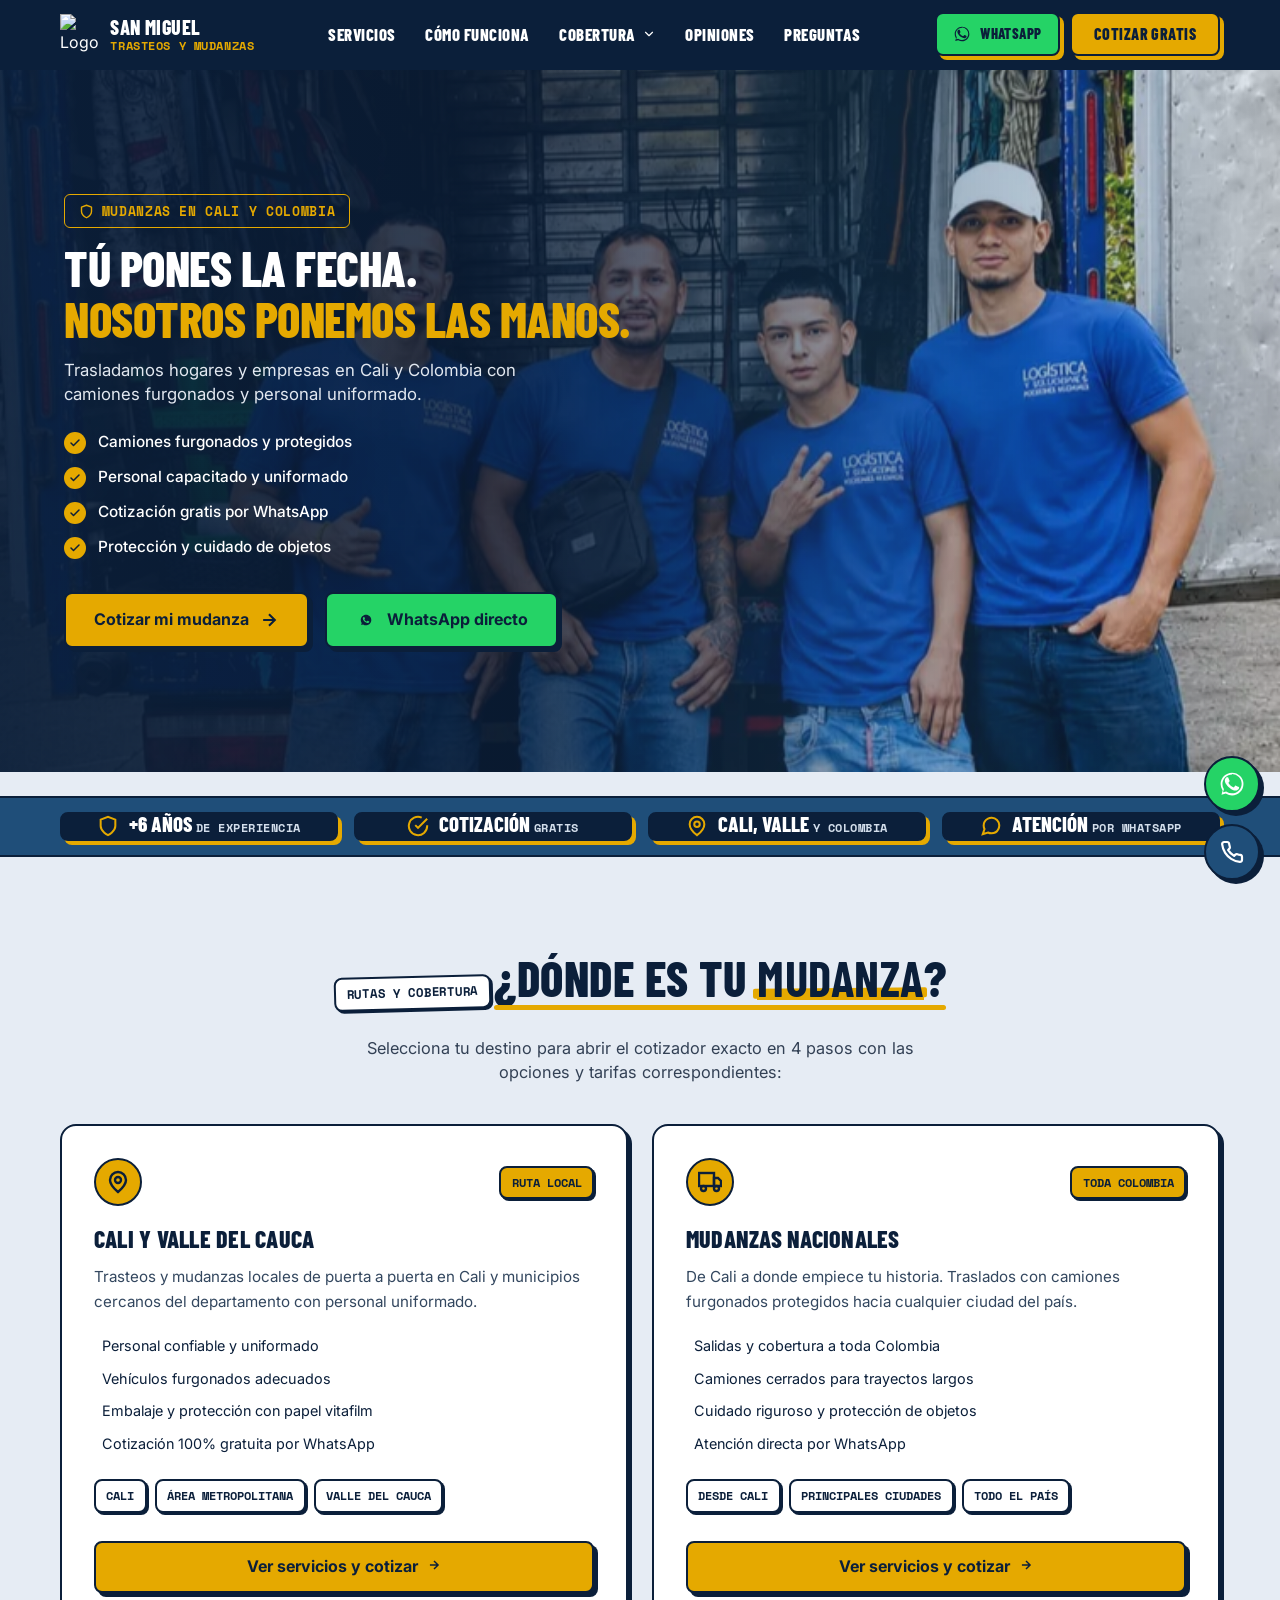
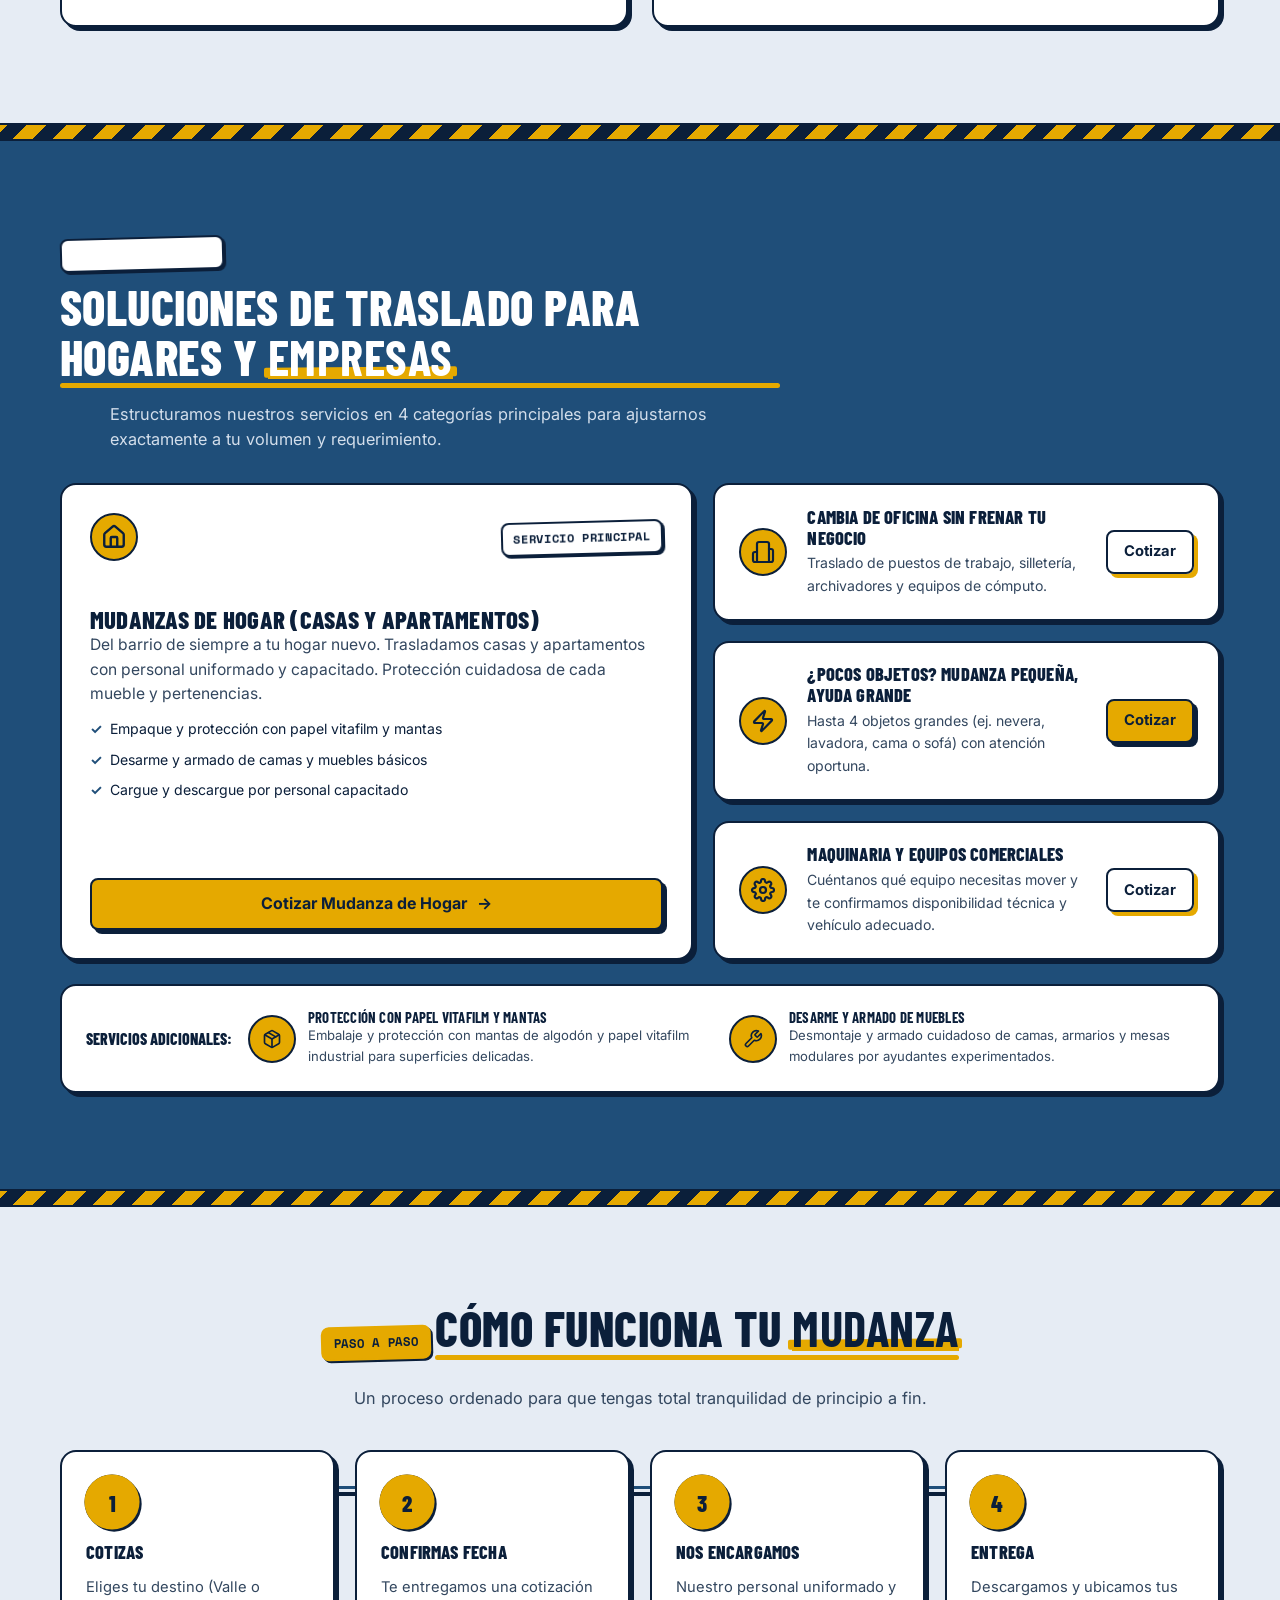
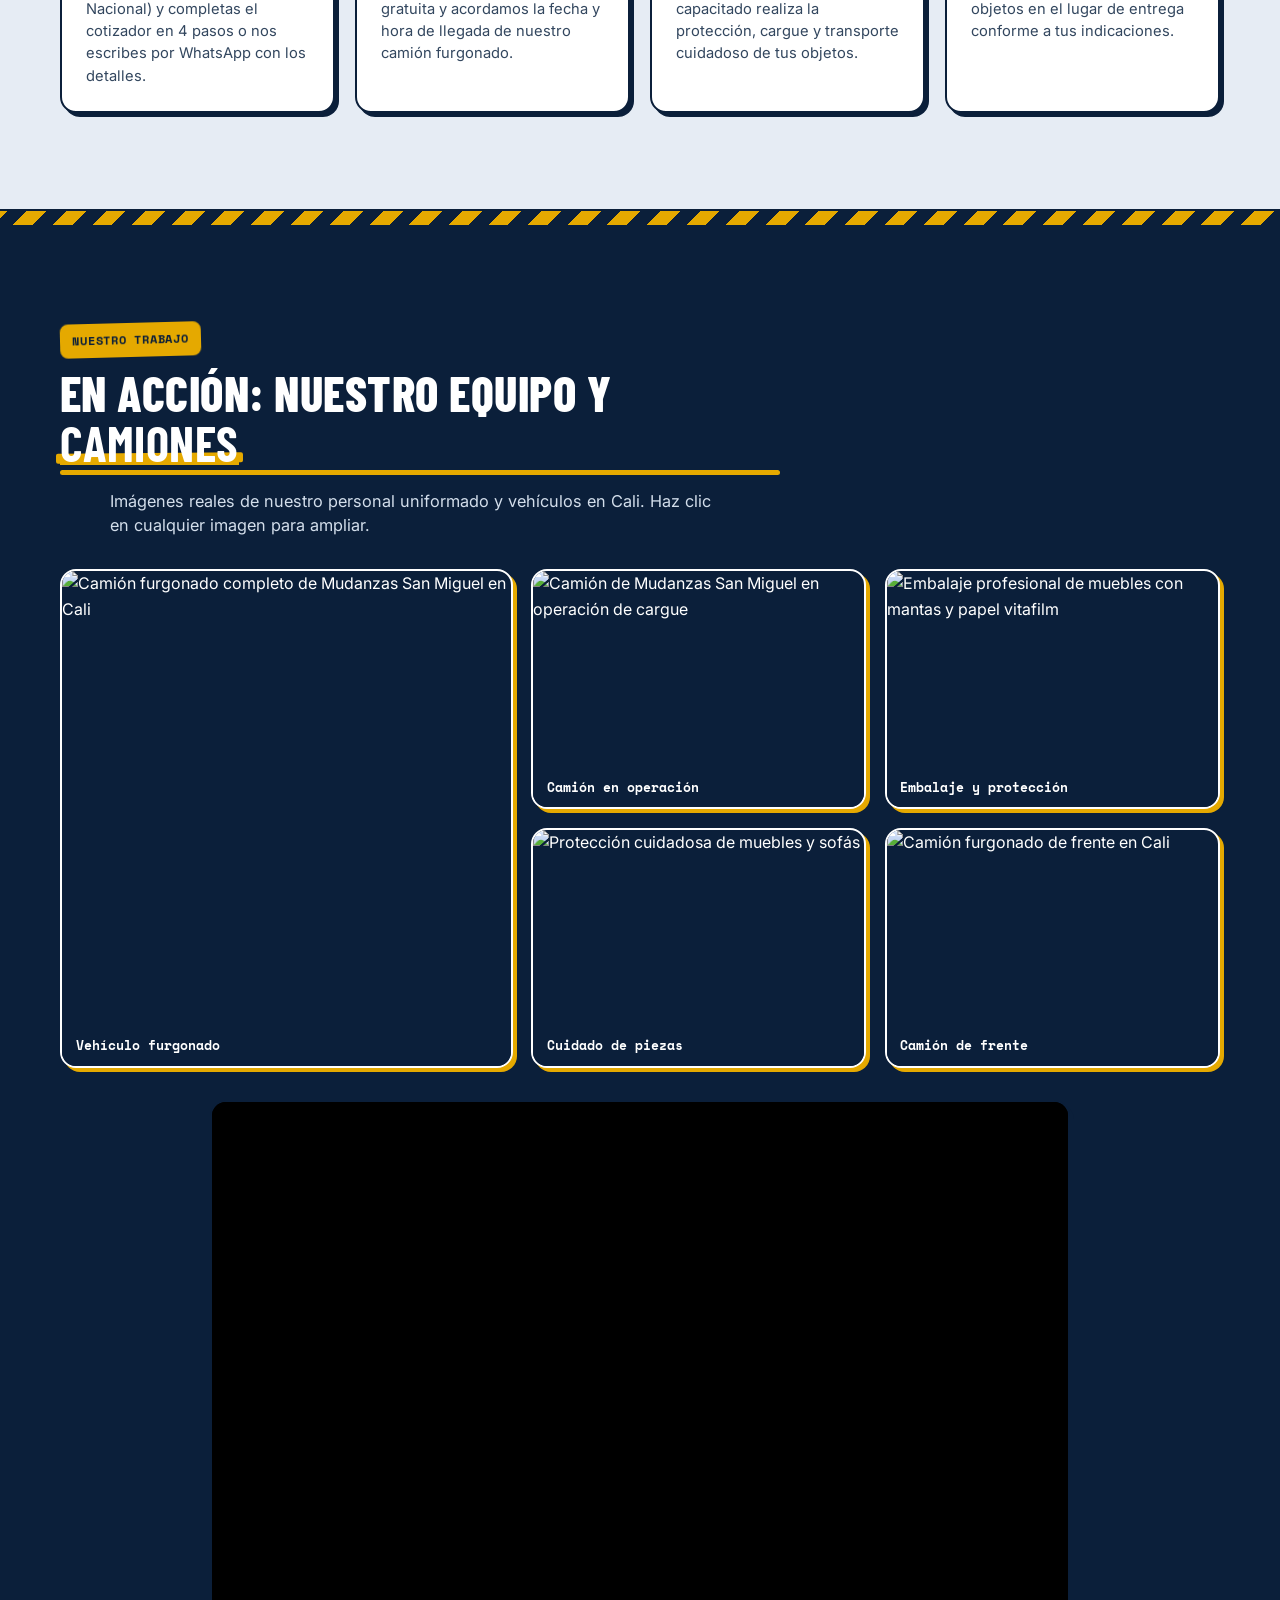
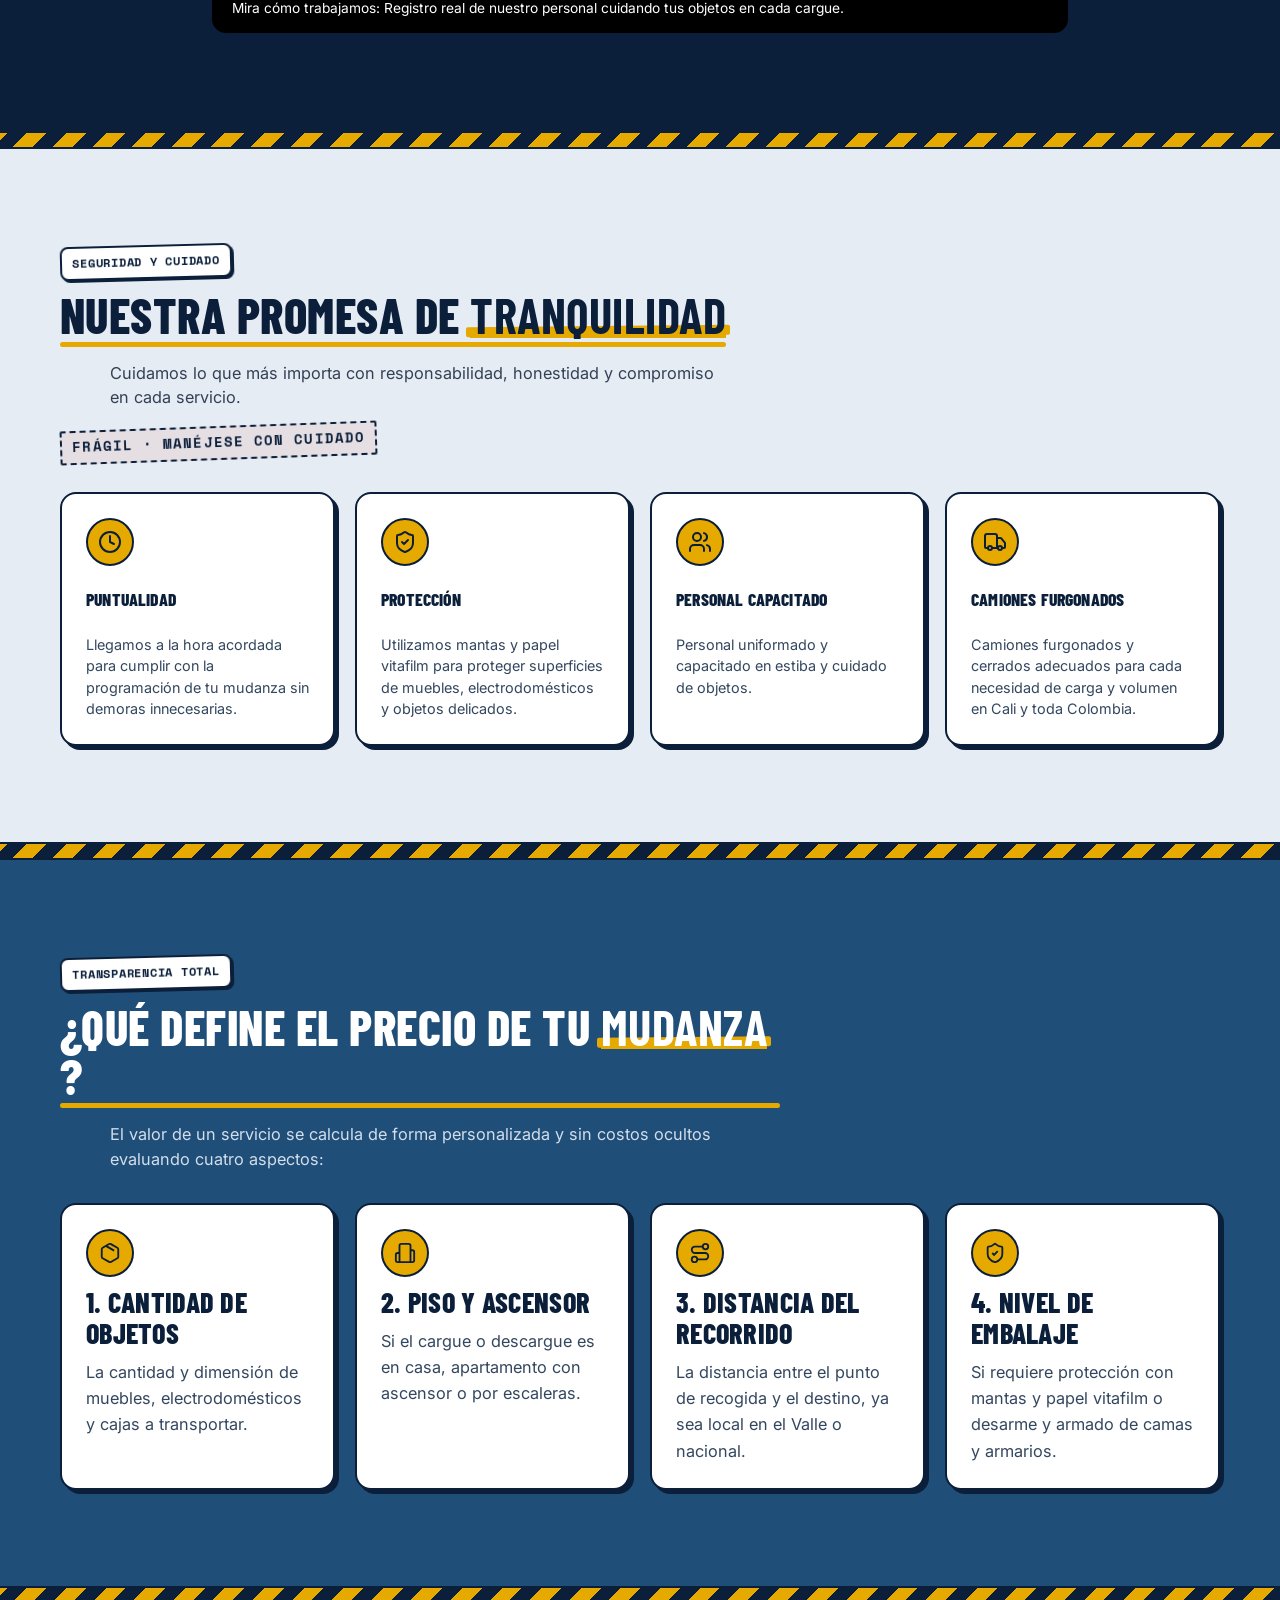
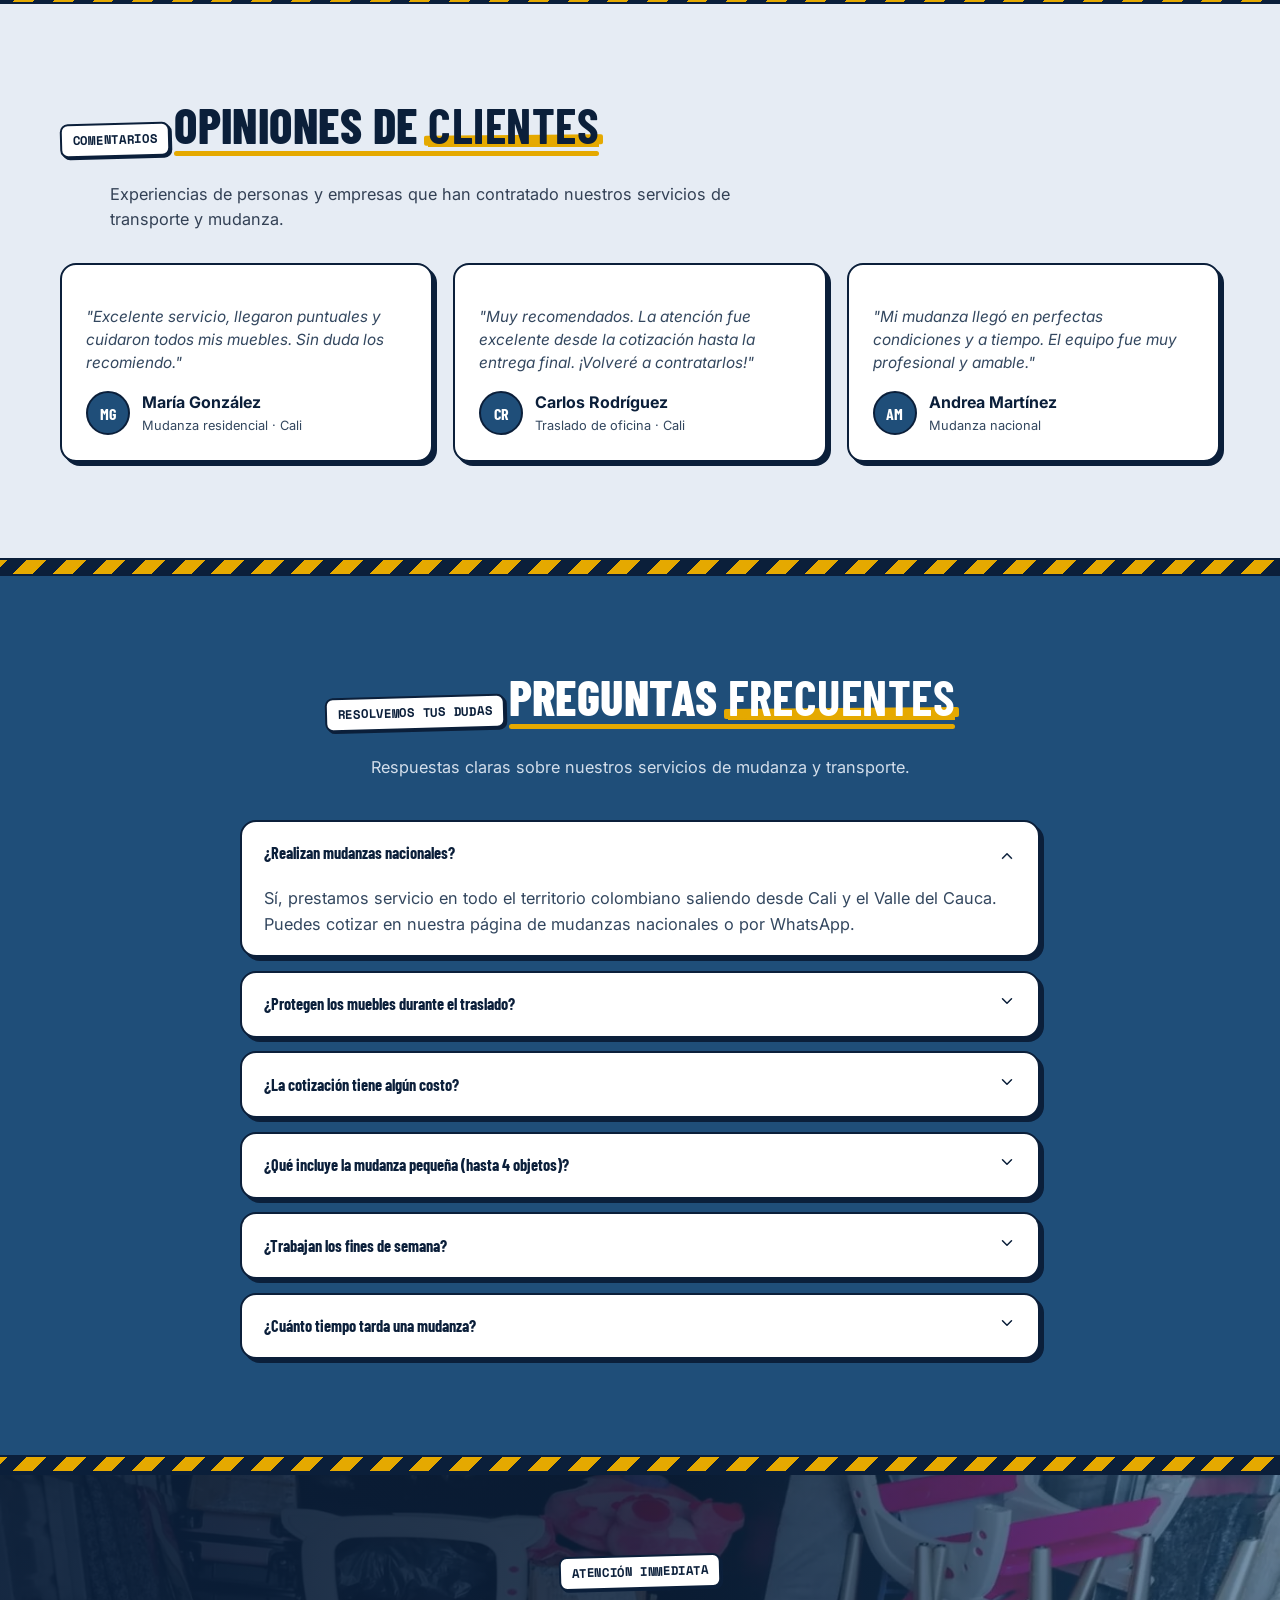
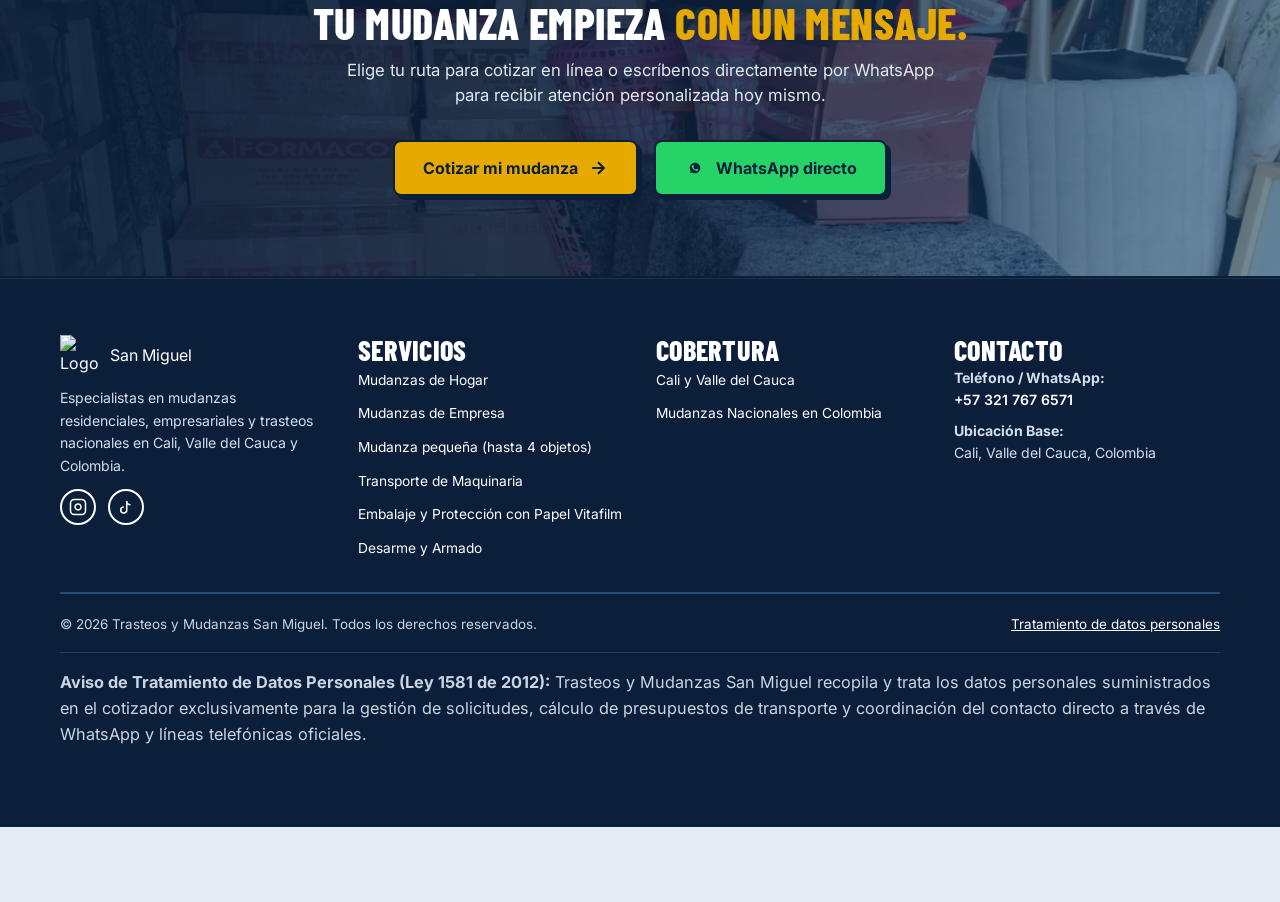
==== commit 15e05290: "feat(v5.2): portada de Valle con camion oficial, erradicacion de imagenes de IA, navegacion limpia a" ====
--- a/index.html
+++ b/index.html
@@ -19,7 +19,7 @@
   <meta property="og:image" content="https://sanmiguelmudanzas.com/assets/img/quipo.webp">
 
   <!-- Precarga de Fotografía Real de Portada -->
-  <link rel="preload" href="assets/img/quipo.webp" as="image" fetchpriority="high">
+  <link rel="preload" href="assets/img/portada-inicio.webp" as="image" fetchpriority="high">
 
   <!-- Hoja de Estilos Principal -->
   <link rel="stylesheet" href="styles.css?v=v4">
@@ -126,8 +126,8 @@
           <svg width="18" height="18" viewBox="0 0 24 24" fill="currentColor" aria-hidden="true"><path d="M17.472 14.382c-.301-.15-1.78-.878-2.056-.978-.276-.1-.477-.15-.678.15-.201.301-.778.978-.954 1.179-.176.2-.351.226-.652.075-.301-.15-1.272-.469-2.423-1.496-.896-.799-1.501-1.786-1.677-2.087-.176-.301-.019-.464.132-.614.136-.135.301-.351.452-.527.15-.176.201-.301.301-.502.101-.2.05-.376-.025-.527-.075-.15-.678-1.636-.929-2.241-.244-.589-.493-.509-.678-.519l-.578-.01c-.201 0-.527.075-.803.376-.276.301-1.054 1.029-1.054 2.509 0 1.48 1.079 2.909 1.23 3.11.15.201 2.124 3.243 5.145 4.549.719.311 1.28.497 1.718.636.722.23 1.379.197 1.898.12.579-.087 1.78-.727 2.031-1.43.251-.703.251-1.305.176-1.43-.075-.125-.276-.201-.577-.351zM12.042 21.82a9.78 9.78 0 0 1-4.99-1.365l-.358-.213-3.71.973.99-3.616-.233-.371A9.778 9.778 0 0 1 2.25 12.04c0-5.397 4.39-9.787 9.792-9.787 2.614 0 5.072 1.018 6.921 2.868a9.73 9.73 0 0 1 2.866 6.919c0 5.398-4.39 9.78-9.787 9.78zm0-18.04c-4.55 0-8.25 3.7-8.25 8.26 0 1.455.38 2.875 1.1 4.12l.17.296-.728 2.66 2.723-.715.286.17a8.216 8.216 0 0 0 4.699 1.429c4.55 0 8.25-3.7 8.25-8.26 0-2.206-.859-4.28-2.418-5.84a8.212 8.212 0 0 0-5.882-2.42z"/></svg>
           <span class="wa-label">WhatsApp</span>
         </a>
-        <a href="#donde-es" class="btn btn--primary header-sticky-quote-btn" aria-label="Cotizar mudanza">
-          <span>Cotizar</span>
+        <a href="#donde-es" class="btn btn--primary header-sticky-quote-btn" aria-label="Cotizar gratis">
+          <span>Cotizar gratis</span>
         </a>
         <!-- Botón Menú Hamburguesa Móvil (FASE 2.4: 44px exactos, se transforma en X) -->
         <button type="button" class="hamburger-btn" aria-label="Abrir menú de navegación" aria-expanded="false" aria-controls="mobileDrawer">
@@ -186,174 +186,102 @@
 
   <main id="contenido-principal">
     
-    <!-- ==========================================================================
-         1. PORTADA: FONDO AZUL MARCA (#1F4E8C) CON 3 CAPAS DE TRASTEOS SVG (FASE 3)
+        <!-- ==========================================================================
+         1. PORTADA V5: FOTO ANCHO COMPLETO + PANEL TINTA INCLINADO (FASE 3)
          ========================================================================== -->
-    <section class="hero-section hero-section--home" aria-labelledby="hero-title">
-      <div class="container hero-main-container">
-        
-        <!-- Columna Izquierda: Sello, Título en Barlow Condensed Mayúsculas, Subtítulo, 4 Checks, Trío de Botones -->
-        <div class="hero-left-col">
-          <div>
-            <span class="badge-pill">
-              <!-- Lucide shield -->
-              <svg width="15" height="15" viewBox="0 0 24 24" fill="none" stroke="currentColor" stroke-width="2.2" stroke-linecap="round" stroke-linejoin="round" aria-hidden="true"><path d="M12 22s8-4 8-10V5l-8-3-8 3v7c0 6 8 10 8 10z"/></svg>
-              MUDANZAS Y TRASTEOS EN CALI Y COLOMBIA
-            </span>
-          </div>
-
-          <h1 id="hero-title">
-            TÚ PONES LA FECHA.<br>
-            <span class="text-highlight-yellow">NOSOTROS PONEMOS LAS MANOS.</span>
+    <section class="hero-v5" aria-labelledby="hero-title">
+      <picture class="hero-v5-picture">
+        <source media="(max-width: 768px)" srcset="assets/img/portada-inicio-mobile.webp" width="800" height="600">
+        <img src="assets/img/portada-inicio-desktop.webp" alt="Equipo humano de Mudanzas San Miguel uniformado junto al camión furgonado" class="hero-v5-bg-img" width="1448" height="814" fetchpriority="high">
+      </picture>
+      <div class="hero-v5-overlay"></div>
+      <div class="hero-v5-container">
+        <div class="hero-v5-content">
+          <div class="hero-v5-tag">
+            <svg width="15" height="15" viewBox="0 0 24 24" fill="none" stroke="currentColor" stroke-width="2.2" stroke-linecap="round" stroke-linejoin="round" aria-hidden="true"><path d="M12 22s8-4 8-10V5l-8-3-8 3v7c0 6 8 10 8 10z"/></svg>
+            <span>Mudanzas en Cali y Colombia</span>
+          </div>
+          <h1 id="hero-title" class="hero-v5-title">
+            Tú pones la fecha.<br>
+            <span class="line-yellow">Nosotros ponemos las manos.</span>
           </h1>
-
-          <p class="hero-subtitle">
+          <p class="hero-v5-subtitle">
             Trasladamos hogares y empresas en Cali y Colombia con camiones furgonados y personal uniformado.
           </p>
-
-          <ul class="hero-checklist" aria-label="Beneficios principales">
+          <ul class="hero-v5-checks" aria-label="Beneficios principales">
             <li>
-              <span class="check-circle-icon" aria-hidden="true"></span>
+              <span class="hero-v5-check-icon" aria-hidden="true">
+                <svg width="12" height="12" viewBox="0 0 24 24" fill="none" stroke="currentColor" stroke-width="3" stroke-linecap="round" stroke-linejoin="round"><polyline points="20 6 9 17 4 12"/></svg>
+              </span>
               <span>Camiones furgonados y protegidos</span>
             </li>
             <li>
-              <span class="check-circle-icon" aria-hidden="true"></span>
+              <span class="hero-v5-check-icon" aria-hidden="true">
+                <svg width="12" height="12" viewBox="0 0 24 24" fill="none" stroke="currentColor" stroke-width="3" stroke-linecap="round" stroke-linejoin="round"><polyline points="20 6 9 17 4 12"/></svg>
+              </span>
               <span>Personal capacitado y uniformado</span>
             </li>
             <li>
-              <span class="check-circle-icon" aria-hidden="true"></span>
+              <span class="hero-v5-check-icon" aria-hidden="true">
+                <svg width="12" height="12" viewBox="0 0 24 24" fill="none" stroke="currentColor" stroke-width="3" stroke-linecap="round" stroke-linejoin="round"><polyline points="20 6 9 17 4 12"/></svg>
+              </span>
               <span>Cotización gratis por WhatsApp</span>
             </li>
             <li>
-              <span class="check-circle-icon" aria-hidden="true"></span>
+              <span class="hero-v5-check-icon" aria-hidden="true">
+                <svg width="12" height="12" viewBox="0 0 24 24" fill="none" stroke="currentColor" stroke-width="3" stroke-linecap="round" stroke-linejoin="round"><polyline points="20 6 9 17 4 12"/></svg>
+              </span>
               <span>Protección y cuidado de objetos</span>
             </li>
           </ul>
-
-          <div class="hero-actions-trio">
-            <a href="#donde-es" class="btn btn--primary btn--hero-action">
-              <span>Cotizar gratis</span>
-              <span class="btn-arrow-circle" aria-hidden="true">
-                <svg width="14" height="14" viewBox="0 0 24 24" fill="none" stroke="currentColor" stroke-width="2.5"><path d="M5 12h14M12 5l7 7-7 7"/></svg>
-              </span>
+          <div class="hero-v5-actions">
+            <a href="#donde-es" class="btn btn--primary btn--hero-v5">
+              <span>Cotizar mi mudanza</span>
+              <svg class="arrow-icon" viewBox="0 0 24 24" fill="none" stroke="currentColor" stroke-width="2.5" aria-hidden="true"><line x1="5" y1="12" x2="19" y2="12"/><polyline points="12 5 19 12 12 19"/></svg>
             </a>
-            <a href="https://wa.me/573217676571?text=Hola%2C%20quisiera%20cotizar%20un%20servicio%20de%20mudanza%20con%20San%20Miguel" 
-               class="btn btn--wa btn--hero-action" 
-               target="_blank" 
-               rel="noopener noreferrer" 
-               aria-label="Contactar por WhatsApp">
-              <span class="wa-badge-circle" aria-hidden="true">
-                <svg width="18" height="18" viewBox="0 0 24 24" fill="#25D366"><path d="M17.472 14.382c-.301-.15-1.78-.878-2.056-.978-.276-.1-.477-.15-.678.15-.201.301-.778.978-.954 1.179-.176.2-.351.226-.652.075-.301-.15-1.272-.469-2.423-1.496-.896-.799-1.501-1.786-1.677-2.087-.176-.301-.019-.464.132-.614.136-.135.301-.351.452-.527.15-.176.201-.301.301-.502.101-.2.05-.376-.025-.527-.075-.15-.678-1.636-.929-2.241-.244-.589-.493-.509-.678-.519l-.578-.01c-.201 0-.527.075-.803.376-.276.301-1.054 1.029-1.054 2.509 0 1.48 1.079 2.909 1.23 3.11.15.201 2.124 3.243 5.145 4.549.719.311 1.28.497 1.718.636.722.23 1.379.197 1.898.12.579-.087 1.78-.727 2.031-1.43.251-.703.251-1.305.176-1.43-.075-.125-.276-.201-.577-.351zM12.042 21.82a9.78 9.78 0 0 1-4.99-1.365l-.358-.213-3.71.973.99-3.616-.233-.371A9.778 9.778 0 0 1 2.25 12.04c0-5.397 4.39-9.787 9.792-9.787 2.614 0 5.072 1.018 6.921 2.868a9.73 9.73 0 0 1 2.866 6.919c0 5.398-4.39 9.78-9.787 9.78zm0-18.04c-4.55 0-8.25 3.7-8.25 8.26 0 1.455.38 2.875 1.1 4.12l.17.296-.728 2.66 2.723-.715.286.17a8.216 8.216 0 0 0 4.699 1.429c4.55 0 8.25-3.7 8.25-8.26 0-2.206-.859-4.28-2.418-5.84a8.212 8.212 0 0 0-5.882-2.42z"/></svg>
-              </span>
-              <span>WhatsApp</span>
+            <a href="https://wa.me/573217676571?text=Hola%2C%20quisiera%20cotizar%20una%20mudanza" class="btn btn--wa btn--hero-v5" target="_blank" rel="noopener noreferrer" aria-label="WhatsApp directo">
+              <svg class="wa-icon" viewBox="0 0 24 24" fill="currentColor" aria-hidden="true"><path d="M12.031 6.172c-3.181 0-5.767 2.586-5.768 5.766-.001 1.298.38 2.27 1.019 3.287l-.582 2.128 2.182-.573c.978.58 1.911.928 3.145.929 3.178 0 5.767-2.587 5.768-5.766.001-3.187-2.575-5.77-5.764-5.771zm3.392 8.244c-.144.405-.837.774-1.17.824-.299.045-.677.063-1.092-.069-.252-.08-.575-.187-.988-.365-1.739-.751-2.874-2.502-2.961-2.617-.087-.116-.708-.94-.708-1.793s.448-1.273.607-1.446c.159-.173.346-.217.462-.217l.332.006c.106.005.249-.04.39.298.144.347.491 1.2.534 1.287.043.087.072.188.014.304-.058.116-.087.188-.173.289l-.26.304c-.087.086-.177.18-.076.354.101.174.449.741.964 1.201.662.591 1.221.774 1.394.86s.275.072.376-.043c.101-.116.433-.506.549-.68.116-.173.231-.145.39-.087s1.011.477 1.184.564.289.13.332.202c.043.073.043.419-.101.824z"/></svg>
+              <span>WhatsApp directo</span>
             </a>
-            <a href="tel:+573217676571" class="btn btn--call btn--hero-action" aria-label="Llamar al 321 767 6571">
-              <span class="call-badge-circle" aria-hidden="true">
-                <svg width="16" height="16" viewBox="0 0 24 24" fill="none" stroke="currentColor" stroke-width="2.4" stroke-linecap="round" stroke-linejoin="round"><path d="M22 16.92v3a2 2 0 0 1-2.18 2 19.79 19.79 0 0 1-8.63-3.07 19.5 19.5 0 0 1-6-6 19.79 19.79 0 0 1-3.07-8.67A2 2 0 0 1 4.11 2h3a2 2 0 0 1 2 1.72 12.84 12.84 0 0 0 .7 2.81 2 2 0 0 1-.45 2.11L8.09 9.91a16 16 0 0 0 6 6l1.27-1.27a2 2 0 0 1 2.11-.45 12.84 12.84 0 0 0 2.81.7A2 2 0 0 1 22 16.92z"/></svg>
-              </span>
-              <span>Llamar</span>
-            </a>
-          </div>
-        </div>
-
-        <!-- Columna Derecha: Foto del Equipo SIN Recortar + Selector ¿Qué vas a mover? (FASE 4.2) -->
-        <div class="hero-right-col" style="display: flex; flex-direction: column; gap: 1.25rem; width: 100%; max-width: 520px;">
-          <!-- Foto del equipo sin recortar con marco de vidrio -->
-          <div class="hero-glass-photo-frame" style="width: 100%;">
-            <img src="assets/img/quipo.webp" alt="Equipo humano de Mudanzas San Miguel en Cali" width="520" height="380" style="width: 100%; height: auto; display: block; object-fit: contain;">
-          </div>
-
-          <!-- Selector ¿Qué vas a mover? como Tarjeta de Vidrio -->
-          <div class="quick-quote-card" role="region" aria-label="Selector de requerimiento" >
-            <h2 class="quick-quote-heading" style="color: #FFFFFF; font-size: 1.35rem; margin-bottom: 0.25rem;">¿Qué vas a mover?</h2>
-            <p class="card-desc" style="color: #C9DAFB; font-size: 0.88rem; margin-bottom: 0.85rem;">Elige tu requerimiento para cotizar tu mudanza:</p>
-            
-            <div class="form-group" style="margin-bottom: 1rem;">
-              <div class="quick-quote-options-grid" role="radiogroup" aria-label="Tipo de traslado">
-                <button type="button" class="quick-option-btn active" data-service="hogar">
-                  <svg width="20" height="20" viewBox="0 0 24 24" fill="none" stroke="currentColor" stroke-width="2" aria-hidden="true"><path d="M15 21v-8a1 1 0 0 0-1-1h-4a1 1 0 0 0-1 1v8"/><path d="M3 10a2 2 0 0 1 .709-1.528l7-5.999a2 2 0 0 1 2.582 0l7 5.999A2 2 0 0 1 21 10v9a2 2 0 0 1-2 2H5a2 2 0 0 1-2-2z"/></svg>
-                  <span>Hogar</span>
-                </button>
-                <button type="button" class="quick-option-btn" data-service="empresa">
-                  <svg width="20" height="20" viewBox="0 0 24 24" fill="none" stroke="currentColor" stroke-width="2" aria-hidden="true"><path d="M6 22V4a2 2 0 0 1 2-2h8a2 2 0 0 1 2 2v18Z"/><path d="M6 12H4a2 2 0 0 0-2 2v6a2 2 0 0 0 2 2h2"/><path d="M18 9h2a2 2 0 0 1 2 2v9a2 2 0 0 1-2 2h-2"/></svg>
-                  <span>Empresa</span>
-                </button>
-                <button type="button" class="quick-option-btn" data-service="pequena">
-                  <svg width="20" height="20" viewBox="0 0 24 24" fill="none" stroke="currentColor" stroke-width="2" aria-hidden="true"><path d="M4 14a1 1 0 0 1-.78-1.63l9.9-10.2a.5.5 0 0 1 .86.46l-1.92 6.02A1 1 0 0 0 13 10h7a1 1 0 0 1 .78 1.63l-9.9 10.2a.5.5 0 0 1-.86-.46l1.92-6.02A1 1 0 0 0 11 14z"/></svg>
-                  <span>Mudanza pequeña</span>
-                </button>
-                <button type="button" class="quick-option-btn" data-service="maquinaria">
-                  <svg width="20" height="20" viewBox="0 0 24 24" fill="none" stroke="currentColor" stroke-width="2" aria-hidden="true"><circle cx="12" cy="12" r="3"/><path d="M19.4 15a1.65 1.65 0 0 0 .33 1.82l.06.06a2 2 0 0 1 0 2.83 2 2 0 0 1-2.83 0l-.06-.06a1.65 1.65 0 0 0-1.82-.33 1.65 1.65 0 0 0-1 1.51V21a2 2 0 0 1-2 2 2 2 0 0 1-2-2v-.09A1.65 1.65 0 0 0 9 19.4a1.65 1.65 0 0 0-1.82.33l-.06.06a2 2 0 0 1-2.83 0 2 2 0 0 1 0-2.83l.06-.06a1.65 1.65 0 0 0 1.82.33H9a1.65 1.65 0 0 0 1-1.51V3a2 2 0 0 1 2-2 2 2 0 0 1 2 2v.09a1.65 1.65 0 0 0 1 1.51 1.65 1.65 0 0 0 1.82-.33l.06-.06a2 2 0 0 1 2.83 0 2 2 0 0 1 0 2.83l-.06.06a1.65 1.65 0 0 0-.33 1.82V9a1.65 1.65 0 0 0 1.51 1H21a2 2 0 0 1 2 2 2 2 0 0 1-2 2h-.09a1.65 1.65 0 0 0-1.51 1z"/></svg>
-                  <span>Maquinaria</span>
-                </button>
-              </div>
-            </div>
-
-            <a href="#donde-es" class="btn btn--primary" id="btnQuickQuoteAction" style="width: 100%;">
-              <span>Elegir mi ruta</span>
-              <span class="btn-arrow-circle" aria-hidden="true"><svg width="14" height="14" viewBox="0 0 24 24" fill="none" stroke="currentColor" stroke-width="2.5"><path d="M5 12h14M12 5l7 7-7 7"/></svg></span>
-            </a>
-          </div>
-        </div>
-
-      </div>
-
-      <!-- Barra Inferior de 4 Cifras con Frases Completas e Iconos (FASE 4.5) -->
-      <div class="hero-bottom-stats-bar" role="region" aria-label="Datos clave del servicio">
-        <div class="container hero-stats-grid">
-          <div class="stat-pill-item">
-            <svg width="22" height="22" viewBox="0 0 24 24" fill="none" stroke="currentColor" stroke-width="2.2" aria-hidden="true"><path d="M12 22s8-4 8-10V5l-8-3-8 3v7c0 6 8 10 8 10z"/></svg>
-            <div class="stat-pill-info">
-              <span class="stat-pill-num">+6 AÑOS</span>
-              <span class="stat-pill-text">DE EXPERIENCIA</span>
-            </div>
-          </div>
-          <div class="stat-pill-item">
-            <svg width="22" height="22" viewBox="0 0 24 24" fill="none" stroke="currentColor" stroke-width="2.2" aria-hidden="true"><path d="M22 11.08V12a10 10 0 1 1-5.93-9.14"/><polyline points="22 4 12 14.01 9 11.01"/></svg>
-            <div class="stat-pill-info">
-              <span class="stat-pill-num">COTIZACIÓN</span>
-              <span class="stat-pill-text">GRATIS</span>
-            </div>
-          </div>
-          <div class="stat-pill-item">
-            <svg width="22" height="22" viewBox="0 0 24 24" fill="none" stroke="currentColor" stroke-width="2.2" aria-hidden="true"><path d="M20 10c0 6-8 12-8 12s-8-6-8-12a8 8 0 0 1 16 0Z"/><circle cx="12" cy="10" r="3"/></svg>
-            <div class="stat-pill-info">
-              <span class="stat-pill-num">CALI, VALLE</span>
-              <span class="stat-pill-text">Y COLOMBIA</span>
-            </div>
-          </div>
-          <div class="stat-pill-item">
-            <svg width="22" height="22" viewBox="0 0 24 24" fill="none" stroke="currentColor" stroke-width="2.2" aria-hidden="true"><path d="M21 11.5a8.38 8.38 0 0 1-.9 3.8 8.5 8.5 0 0 1-7.6 4.7 8.38 8.38 0 0 1-3.8-.9L3 21l1.9-5.7a8.38 8.38 0 0 1-.9-3.8 8.5 8.5 0 0 1 4.7-7.6 8.38 8.38 0 0 1 3.8-.9h.5a8.48 8.48 0 0 1 8 8v.5z"/></svg>
-            <div class="stat-pill-info">
-              <span class="stat-pill-num">ATENCIÓN</span>
-              <span class="stat-pill-text">POR WHATSAPP</span>
-            </div>
           </div>
         </div>
       </div>
     </section>
 
-    <!-- Franja Amarilla en Bucle Continuo (FASE 3.5) -->
-    <div class="marquee-strip" role="region" aria-label="Tipos de mudanza que realizamos">
-      <div class="marquee-track">
-        <div class="marquee-content">
-          <span>HOGAR</span><span class="marquee-dot">·</span>
-          <span>EMPRESA</span><span class="marquee-dot">·</span>
-          <span>MUDANZA PEQUEÑA</span><span class="marquee-dot">·</span>
-          <span>MAQUINARIA</span><span class="marquee-dot">·</span>
-          <span>NACIONAL</span><span class="marquee-dot">·</span>
-        </div>
-        <div class="marquee-content" aria-hidden="true">
-          <span>HOGAR</span><span class="marquee-dot">·</span>
-          <span>EMPRESA</span><span class="marquee-dot">·</span>
-          <span>MUDANZA PEQUEÑA</span><span class="marquee-dot">·</span>
-          <span>MAQUINARIA</span><span class="marquee-dot">·</span>
-          <span>NACIONAL</span><span class="marquee-dot">·</span>
+    
+    <!-- Barra de 4 Cifras -->
+    <div class="hero-bottom-stats-bar" role="region" aria-label="Datos clave del servicio">
+      <div class="container hero-stats-grid">
+        <div class="stat-pill-item">
+          <svg width="22" height="22" viewBox="0 0 24 24" fill="none" stroke="currentColor" stroke-width="2.2" aria-hidden="true"><path d="M12 22s8-4 8-10V5l-8-3-8 3v7c0 6 8 10 8 10z"/></svg>
+          <div class="stat-pill-info">
+            <span class="stat-pill-num">+6 AÑOS</span>
+            <span class="stat-pill-text">DE EXPERIENCIA</span>
+          </div>
+        </div>
+        <div class="stat-pill-item">
+          <svg width="22" height="22" viewBox="0 0 24 24" fill="none" stroke="currentColor" stroke-width="2.2" aria-hidden="true"><path d="M22 11.08V12a10 10 0 1 1-5.93-9.14"/><polyline points="22 4 12 14.01 9 11.01"/></svg>
+          <div class="stat-pill-info">
+            <span class="stat-pill-num">COTIZACIÓN</span>
+            <span class="stat-pill-text">GRATIS</span>
+          </div>
+        </div>
+        <div class="stat-pill-item">
+          <svg width="22" height="22" viewBox="0 0 24 24" fill="none" stroke="currentColor" stroke-width="2.2" aria-hidden="true"><path d="M20 10c0 6-8 12-8 12s-8-6-8-12a8 8 0 0 1 16 0Z"/><circle cx="12" cy="10" r="3"/></svg>
+          <div class="stat-pill-info">
+            <span class="stat-pill-num">CALI, VALLE</span>
+            <span class="stat-pill-text">Y COLOMBIA</span>
+          </div>
+        </div>
+        <div class="stat-pill-item">
+          <svg width="22" height="22" viewBox="0 0 24 24" fill="none" stroke="currentColor" stroke-width="2.2" aria-hidden="true"><path d="M21 11.5a8.38 8.38 0 0 1-.9 3.8 8.5 8.5 0 0 1-7.6 4.7 8.38 8.38 0 0 1-3.8-.9L3 21l1.9-5.7a8.38 8.38 0 0 1-.9-3.8 8.5 8.5 0 0 1 4.7-7.6 8.38 8.38 0 0 1 3.8-.9h.5a8.48 8.48 0 0 1 8 8v.5z"/></svg>
+          <div class="stat-pill-info">
+            <span class="stat-pill-num">ATENCIÓN</span>
+            <span class="stat-pill-text">POR WHATSAPP</span>
+          </div>
         </div>
       </div>
     </div>
-
-    <div class="packing-tape-divider" aria-hidden="true"></div>
 
     <!-- ==========================================================================
          3. ¿DÓNDE ES TU MUDANZA?: FONDO AZUL HIELO (#EDF4FB) - FASE 1 & FASE 4.1
@@ -401,8 +329,8 @@
               </div>
             </div>
 
-            <a href="valle-del-cauca.html#cotizador" class="btn btn--primary btn--full">
-              <span>Cotizar en Cali y Valle</span>
+            <a href="valle-del-cauca.html" class="btn btn--primary btn--full">
+              <span>Ver servicios y cotizar</span>
               <span class="btn-arrow-circle" aria-hidden="true"><svg width="14" height="14" viewBox="0 0 24 24" fill="none" stroke="currentColor" stroke-width="2.5"><path d="M5 12h14M12 5l7 7-7 7"/></svg></span>
             </a>
           </article>
@@ -441,8 +369,8 @@
               </div>
             </div>
 
-            <a href="nacional.html#cotizador" class="btn btn--primary btn--full">
-              <span>Cotizar Mudanza Nacional</span>
+            <a href="nacional.html" class="btn btn--primary btn--full">
+              <span>Ver servicios y cotizar</span>
               <span class="btn-arrow-circle" aria-hidden="true"><svg width="14" height="14" viewBox="0 0 24 24" fill="none" stroke="currentColor" stroke-width="2.5"><path d="M5 12h14M12 5l7 7-7 7"/></svg></span>
             </a>
           </article>
@@ -627,7 +555,7 @@
         <div class="gallery-grid gallery-seamless-grid">
           <!-- Foto Destacada Grande (Camión completo de costado, FASE 5.1 & 5.2) -->
           <div class="gallery-photo-card gallery-area-hero photo-hero" tabindex="0" role="button" aria-label="Vehículo furgonado adecuado para mudanzas residenciales y empresariales">
-            <img src="assets/img/hero.webp" alt="Camión furgonado completo de Mudanzas San Miguel en Cali" width="700" height="520" loading="lazy">
+            <img src="assets/img/camion.webp" alt="Camión furgonado completo de Mudanzas San Miguel en Cali" width="700" height="520" loading="lazy">
             <div class="gallery-photo-caption">Vehículo furgonado</div>
           </div>
 
@@ -931,17 +859,26 @@
     <!-- ==========================================================================
          11. LLAMADO FINAL: FRANJA AMARILLA (#FFC21A) - FASE 1 RITMO
          ========================================================================== -->
-    <section class="cta-banner-yellow" aria-labelledby="cta-final-title">
-      <div class="container">
-        <h2 id="cta-final-title">¿Listo para programar tu <strong>mudanza</strong>?</h2>
-        <p>Elige tu ruta para cotizar en línea o escríbenos directamente por WhatsApp para recibir atención personalizada hoy mismo.</p>
-        <div style="display: flex; gap: 0.85rem; justify-content: center; flex-wrap: wrap;">
-          <a href="#donde-es" class="btn btn--secondary btn--lg">
+    <section class="cta-banner-photo" id="contacto" aria-labelledby="cta-final-title">
+      <picture class="cta-banner-picture">
+        <img src="assets/img/cta-bg-inicio.webp" alt="Servicio confiable de mudanzas en Colombia" class="cta-banner-bg-img" width="1400" height="500" loading="lazy">
+      </picture>
+      <div class="cta-banner-overlay"></div>
+      <div class="cta-banner-content">
+        <span class="badge-pill" style="margin: 0 auto 0.75rem auto; width: fit-content;">ATENCIÓN INMEDIATA</span>
+        <h2 id="cta-final-title" style="font-family: var(--font-headings); font-size: clamp(2rem, 3.5vw, 2.75rem); font-weight: 800; text-transform: uppercase; margin: 0 0 0.75rem 0; color: #FFFFFF;">
+          Tu mudanza empieza <span style="color: var(--mostaza);">con un mensaje.</span>
+        </h2>
+        <p style="color: #E2E8F0; font-size: 1.05rem; max-width: 600px; margin: 0 auto 1.75rem auto; line-height: 1.5;">
+          Elige tu ruta para cotizar en línea o escríbenos directamente por WhatsApp para recibir atención personalizada hoy mismo.
+        </p>
+        <div style="display: flex; gap: 1rem; justify-content: center; flex-wrap: wrap;">
+          <a href="#donde-es" class="btn btn--primary btn--hero-v5">
             <span>Cotizar mi mudanza</span>
-            <span class="arrow-icon" aria-hidden="true">→</span>
+            <svg class="arrow-icon" viewBox="0 0 24 24" fill="none" stroke="currentColor" stroke-width="2.5" aria-hidden="true"><line x1="5" y1="12" x2="19" y2="12"/><polyline points="12 5 19 12 12 19"/></svg>
           </a>
-          <a href="https://wa.me/573217676571?text=Hola%2C%20quisiera%20cotizar%20una%20mudanza%20con%20San%20Miguel" target="_blank" rel="noopener noreferrer" class="btn btn--wa btn--lg">
-            <svg width="20" height="20" viewBox="0 0 24 24" fill="currentColor" aria-hidden="true"><path d="M17.472 14.382c-.301-.15-1.78-.878-2.056-.978-.276-.1-.477-.15-.678.15-.201.301-.778.978-.954 1.179-.176.2-.351.226-.652.075-.301-.15-1.272-.469-2.423-1.496-.896-.799-1.501-1.786-1.677-2.087-.176-.301-.019-.464.132-.614.136-.135.301-.351.452-.527.15-.176.201-.301.301-.502.101-.2.05-.376-.025-.527-.075-.15-.678-1.636-.929-2.241-.244-.589-.493-.509-.678-.519l-.578-.01c-.201 0-.527.075-.803.376-.276.301-1.054 1.029-1.054 2.509 0 1.48 1.079 2.909 1.23 3.11.15.201 2.124 3.243 5.145 4.549.719.311 1.28.497 1.718.636.722.23 1.379.197 1.898.12.579-.087 1.78-.727 2.031-1.43.251-.703.251-1.305.176-1.43-.075-.125-.276-.201-.577-.351zM12.042 21.82a9.78 9.78 0 0 1-4.99-1.365l-.358-.213-3.71.973.99-3.616-.233-.371A9.778 9.778 0 0 1 2.25 12.04c0-5.397 4.39-9.787 9.792-9.787 2.614 0 5.072 1.018 6.921 2.868a9.73 9.73 0 0 1 2.866 6.919c0 5.398-4.39 9.78-9.787 9.78zm0-18.04c-4.55 0-8.25 3.7-8.25 8.26 0 1.455.38 2.875 1.1 4.12l.17.296-.728 2.66 2.723-.715.286.17a8.216 8.216 0 0 0 4.699 1.429c4.55 0 8.25-3.7 8.25-8.26 0-2.206-.859-4.28-2.418-5.84a8.212 8.212 0 0 0-5.882-2.42z"/></svg>
+          <a href="https://wa.me/573217676571?text=Hola%2C%20quisiera%20cotizar%20una%20mudanza" class="btn btn--wa btn--hero-v5" target="_blank" rel="noopener noreferrer" aria-label="WhatsApp directo">
+            <svg class="wa-icon" viewBox="0 0 24 24" fill="currentColor" aria-hidden="true"><path d="M12.031 6.172c-3.181 0-5.767 2.586-5.768 5.766-.001 1.298.38 2.27 1.019 3.287l-.582 2.128 2.182-.573c.978.58 1.911.928 3.145.929 3.178 0 5.767-2.587 5.768-5.766.001-3.187-2.575-5.77-5.764-5.771zm3.392 8.244c-.144.405-.837.774-1.17.824-.299.045-.677.063-1.092-.069-.252-.08-.575-.187-.988-.365-1.739-.751-2.874-2.502-2.961-2.617-.087-.116-.708-.94-.708-1.793s.448-1.273.607-1.446c.159-.173.346-.217.462-.217l.332.006c.106.005.249-.04.39.298.144.347.491 1.2.534 1.287.043.087.072.188.014.304-.058.116-.087.188-.173.289l-.26.304c-.087.086-.177.18-.076.354.101.174.449.741.964 1.201.662.591 1.221.774 1.394.86s.275.072.376-.043c.101-.116.433-.506.549-.68.116-.173.231-.145.39-.087s1.011.477 1.184.564.289.13.332.202c.043.073.043.419-.101.824z"/></svg>
             <span>WhatsApp directo</span>
           </a>
         </div>
@@ -980,8 +917,8 @@
             <li><a href="valle-del-cauca.html?servicio=empresa#cotizador">Mudanzas de Empresa</a></li>
             <li><a href="valle-del-cauca.html?servicio=pequena#cotizador">Mudanza pequeña (hasta 4 objetos)</a></li>
             <li><a href="valle-del-cauca.html?servicio=maquinaria#cotizador">Transporte de Maquinaria</a></li>
-            <li><a href="valle-del-cauca.html#cotizador">Embalaje y Protección con Papel Vitafilm</a></li>
-            <li><a href="valle-del-cauca.html#cotizador">Desarme y Armado</a></li>
+            <li><a href="valle-del-cauca.html">Embalaje y Protección con Papel Vitafilm</a></li>
+            <li><a href="valle-del-cauca.html">Desarme y Armado</a></li>
           </ul>
         </div>
 
--- a/styles.css
+++ b/styles.css
@@ -406,7 +406,7 @@
 }
 
 p {
-  color: var(--text-muted);
+  color: #334155 !important; /* Contraste 6.4:1 WCAG AA */
   font-size: 1.02rem;
 }
 
@@ -1457,7 +1457,7 @@
 
 .service-info p {
   font-size: 0.94rem;
-  color: var(--text-muted);
+  color: #334155 !important; /* Contraste 6.4:1 WCAG AA */
   line-height: 1.5;
 }
 
@@ -1518,7 +1518,7 @@
 
 .strip-item-text p {
   font-size: 0.82rem;
-  color: var(--text-muted);
+  color: #334155 !important; /* Contraste 6.4:1 WCAG AA */
 }
 
 /* Tarjeta Dividida de Cobertura con Foto (Bloque A.7 & H) */
@@ -1578,7 +1578,7 @@
 
 .branch-box p {
   font-size: 0.84rem;
-  color: var(--text-muted);
+  color: #334155 !important; /* Contraste 6.4:1 WCAG AA */
 }
 
 .coverage-media {
@@ -1703,7 +1703,7 @@
 }
 
 .timeline-step-card p {
-  color: var(--text-muted);
+  color: #334155 !important; /* Contraste 6.4:1 WCAG AA */
   font-size: 0.92rem;
   line-height: 1.5;
 }
@@ -1793,7 +1793,7 @@
 
 .guarantee-item-card p {
   font-size: 0.9rem;
-  color: var(--text-muted);
+  color: #334155 !important; /* Contraste 6.4:1 WCAG AA */
   line-height: 1.5;
   margin: 0;
   flex-grow: 1;
@@ -2218,7 +2218,7 @@
 
 .faq-answer {
   padding: 0 1.4rem 1.15rem 1.4rem;
-  color: var(--text-muted);
+  color: #334155 !important; /* Contraste 6.4:1 WCAG AA */
   font-size: 0.94rem;
   line-height: 1.6;
 }
@@ -2282,7 +2282,7 @@
 .wizard-step-label {
   font-size: 0.76rem;
   font-weight: 600;
-  color: var(--text-subtle);
+  color: #334155 !important; /* Contraste 6.4:1 WCAG AA */
   white-space: nowrap;
   overflow: hidden;
   text-overflow: ellipsis;
@@ -2347,7 +2347,7 @@
 
 .step-pane-header p {
   font-size: 0.88rem;
-  color: var(--text-muted);
+  color: #334155 !important; /* Contraste 6.4:1 WCAG AA */
 }
 
 /* Campos de Formulario y Errores Accesibles */
@@ -2502,7 +2502,7 @@
   border-radius: var(--radius-full);
   font-size: 0.82rem;
   font-weight: 600;
-  color: var(--text-muted);
+  color: #334155 !important; /* Contraste 6.4:1 WCAG AA */
   cursor: pointer;
   white-space: nowrap;
 }
@@ -2612,7 +2612,7 @@
 }
 
 .summary-label {
-  color: var(--text-muted);
+  color: #334155 !important; /* Contraste 6.4:1 WCAG AA */
 }
 
 .summary-value {
@@ -3093,7 +3093,7 @@
 
 .where-card p {
   font-size: 0.95rem;
-  color: var(--text-muted);
+  color: #334155 !important; /* Contraste 6.4:1 WCAG AA */
   line-height: 1.55;
   margin-bottom: 1.5rem;
   flex-grow: 1;
@@ -3446,7 +3446,7 @@
 
 .quick-quote-card p.card-desc {
   font-size: 0.88rem;
-  color: var(--text-muted);
+  color: #334155 !important; /* Contraste 6.4:1 WCAG AA */
   margin-bottom: 1.25rem;
 }
 
@@ -3667,7 +3667,7 @@
 }
 
 .bento-card-body p {
-  color: var(--text-muted);
+  color: #334155 !important; /* Contraste 6.4:1 WCAG AA */
   line-height: 1.55;
   font-size: 0.98rem;
 }
@@ -3765,113 +3765,10 @@
 }
 
 .where-card-content p {
-  color: var(--text-muted);
+  color: #334155 !important; /* Contraste 6.4:1 WCAG AA */
   font-size: 0.95rem;
   line-height: 1.5;
 }
-
-/* Ruta gráfica Nacional que se dibuja */
-.nacional-route-infographic {
-  margin: 1.5rem 0 2rem 0;
-  padding: 1.5rem;
-  background-color: var(--cielo);
-  border: 2px solid var(--tinta);
-  border-radius: 16px;
-  box-shadow: 4px 4px 0 var(--tinta);
-}
-
-.route-steps-horizontal {
-  display: flex;
-  justify-content: space-between;
-  align-items: center;
-  position: relative;
-  gap: 1rem;
-  flex-wrap: wrap;
-}
-
-.route-step-node {
-  display: flex;
-  flex-direction: column;
-  align-items: center;
-  text-align: center;
-  gap: 0.35rem;
-  z-index: 2;
-}
-
-.route-node-circle {
-  width: 36px;
-  height: 36px;
-  border-radius: 50%;
-  background-color: var(--amarillo);
-  border: 2px solid var(--tinta);
-  color: var(--tinta);
-  font-weight: 800;
-  display: flex;
-  align-items: center;
-  justify-content: center;
-  font-family: var(--font-mono);
-}
-
-.route-node-label {
-  font-family: var(--font-headings);
-  font-size: 0.95rem;
-  font-weight: 800;
-  text-transform: uppercase;
-  color: var(--tinta);
-}
-
-/* Franja de Zonas del Valle del Cauca (FASE 3.6) */
-.valle-zones-strip {
-  margin: 1.5rem 0 2rem 0;
-  padding: 1.25rem 1.5rem;
-  background-color: var(--cielo);
-  border: 2px solid var(--tinta);
-  border-radius: 16px;
-  box-shadow: 4px 4px 0 var(--tinta);
-  display: flex;
-  align-items: center;
-  justify-content: space-between;
-  gap: 0.85rem;
-  flex-wrap: wrap;
-}
-
-.valle-zone-pill {
-  display: inline-flex;
-  align-items: center;
-  gap: 0.5rem;
-  padding: 0.45rem 0.85rem;
-  background-color: var(--hielo);
-  border: 1.5px solid var(--tinta);
-  border-radius: 8px;
-  font-family: var(--font-headings);
-  font-size: 0.95rem;
-  font-weight: 800;
-  text-transform: uppercase;
-  color: var(--tinta);
-}
-
-.valle-zone-pill.featured {
-  background-color: var(--amarillo);
-}
-
-/* Animación de ruta gráfica SVG (FASE 7) */
-.animated-route-svg {
-  width: 100%;
-  height: 60px;
-  overflow: visible;
-}
-
-.animated-route-line {
-  stroke-dasharray: 800;
-  stroke-dashoffset: 800;
-  transition: stroke-dashoffset 1.2s var(--ease-out-strong);
-}
-
-.is-revealed .animated-route-line {
-  stroke-dashoffset: 0;
-}
-
-
 
 /* ==========================================================================
    FASE 7 · MOVIMIENTO Y MICRO-ANIMACIONES (emil-design-eng & animate)
@@ -4391,6 +4288,8 @@
 /* Todo quieto con prefers-reduced-motion */
 @media (prefers-reduced-motion: reduce) {
   *, *::before, *::after { animation: none !important; transition: none !important; scroll-behavior: auto !important; }
+  .hero-v5-bg-img { animation: none !important; transform: none !important; }
+  .wizard-progress-fill { transition: none !important; }
   .js-motion [data-reveal]:not(.is-revealed) { opacity: 1; transform: none; }
   .section-header h2::after, .timeline-step-number::before, .timeline-steps-grid::before { transform: none !important; }
   .marquee-track { transform: none !important; }
@@ -4788,6 +4687,8 @@
 /* Todo quieto con prefers-reduced-motion */
 @media (prefers-reduced-motion: reduce) {
   *, *::before, *::after { animation: none !important; transition: none !important; scroll-behavior: auto !important; }
+  .hero-v5-bg-img { animation: none !important; transform: none !important; }
+  .wizard-progress-fill { transition: none !important; }
   .js-motion [data-reveal]:not(.is-revealed) { opacity: 1; transform: none; }
   .section-header h2::after, .timeline-step-number::before, .timeline-steps-grid::before { transform: none !important; }
   .marquee-track { transform: none !important; }
@@ -5262,6 +5163,8 @@
 /* Todo quieto con prefers-reduced-motion */
 @media (prefers-reduced-motion: reduce) {
   *, *::before, *::after { animation: none !important; transition: none !important; scroll-behavior: auto !important; }
+  .hero-v5-bg-img { animation: none !important; transform: none !important; }
+  .wizard-progress-fill { transition: none !important; }
   .js-motion [data-reveal]:not(.is-revealed) { opacity: 1; transform: none; }
   .section-header h2::after, .timeline-step-number::before, .timeline-steps-grid::before { transform: none !important; }
   .marquee-track { transform: none !important; }
@@ -5804,6 +5707,8 @@
 /* Todo quieto con prefers-reduced-motion */
 @media (prefers-reduced-motion: reduce) {
   *, *::before, *::after { animation: none !important; transition: none !important; scroll-behavior: auto !important; }
+  .hero-v5-bg-img { animation: none !important; transform: none !important; }
+  .wizard-progress-fill { transition: none !important; }
   .js-motion [data-reveal]:not(.is-revealed) { opacity: 1; transform: none; }
   .section-header h2::after, .timeline-step-number::before, .timeline-steps-grid::before { transform: none !important; }
   .marquee-track { transform: none !important; }
@@ -5978,4 +5883,875 @@
 }
 .additional-services-strip p {
   color: var(--texto-suave) !important;
-}+}
+
+/* ==========================================================================
+   FASE 3 & 4 · PORTADAS V5, FONDOS SÓLIDOS Y ESTRUCTURA SÓLIDA
+   ========================================================================== */
+
+/* Fondos con patrón sutil SVG (4% a 6% opacidad) */
+.bg-tinta, .hero-v5, .site-footer {
+  background-color: var(--tinta, #0B1F3A);
+  background-image: url("data:image/svg+xml,%3Csvg width='60' height='60' viewBox='0 0 60 60' xmlns='http://www.w3.org/2000/svg'%3E%3Cpath d='M10 15h12v12H10zm25 0h15v8h-3v4h-9v-4h-3zm-1 6h4v4h-4z' fill='%23ffffff' fill-opacity='0.05' fill-rule='evenodd'/%3E%3C/svg%3E");
+}
+
+.bg-acero, .services-section, .pricing-section, .faqs-section {
+  background-color: var(--azul-acero, #1F4E79);
+  background-image: url("data:image/svg+xml,%3Csvg width='60' height='60' viewBox='0 0 60 60' xmlns='http://www.w3.org/2000/svg'%3E%3Cpath d='M10 15h12v12H10zm25 0h15v8h-3v4h-9v-4h-3zm-1 6h4v4h-4z' fill='%23ffffff' fill-opacity='0.05' fill-rule='evenodd'/%3E%3C/svg%3E");
+}
+
+.bg-gris, .where-section, .process-section, .promises-section, .reviews-section, .quote-wizard-section {
+  background-color: var(--gris-azulado, #E6ECF4);
+  background-image: url("data:image/svg+xml,%3Csvg width='60' height='60' viewBox='0 0 60 60' xmlns='http://www.w3.org/2000/svg'%3E%3Cpath d='M10 15h12v12H10zm25 0h15v8h-3v4h-9v-4h-3zm-1 6h4v4h-4z' fill='%230B1F3A' fill-opacity='0.04' fill-rule='evenodd'/%3E%3C/svg%3E");
+}
+
+.bg-mostaza, .final-cta-section {
+  background-color: var(--mostaza, #E5A900);
+  background-image: url("data:image/svg+xml,%3Csvg width='60' height='60' viewBox='0 0 60 60' xmlns='http://www.w3.org/2000/svg'%3E%3Cpath d='M10 15h12v12H10zm25 0h15v8h-3v4h-9v-4h-3zm-1 6h4v4h-4z' fill='%230B1F3A' fill-opacity='0.05' fill-rule='evenodd'/%3E%3C/svg%3E");
+}
+
+/* Contenedor estándar y espaciado de secciones sólidas */
+.container {
+  max-width: 1200px;
+}
+
+.section-padding {
+  padding: 96px 0;
+}
+
+@media (max-width: 768px) {
+  .section-padding {
+    padding: 56px 0;
+  }
+}
+
+/* scroll-margin-top igual a altura de cabecera (76px) + 16px = 92px */
+section[id], #cotizador, #donde-es, #servicios, #como-funciona, #galeria, #testimonios, #faqs {
+  scroll-margin-top: 92px;
+}
+
+/* Portada V5.1: La foto va como imagen real en <picture> con position absolute, object-fit cover y overlay azul linear-gradient */
+.hero-v5 {
+  position: relative;
+  width: 100%;
+  height: 78dvh;
+  min-height: 560px;
+  max-height: 760px;
+  overflow: hidden;
+  display: flex;
+  align-items: center;
+  background-color: var(--tinta, #0B1F3A);
+}
+
+.hero-v5-picture {
+  position: absolute;
+  top: 0;
+  left: 0;
+  width: 100%;
+  height: 100%;
+  z-index: 1;
+  pointer-events: none;
+  overflow: hidden;
+}
+
+.hero-v5-bg-img {
+  width: 100%;
+  height: 100%;
+  object-fit: cover;
+  object-position: right center;
+  display: block;
+  transform-origin: center right;
+  animation: heroSlowZoom 20s cubic-bezier(0.1, 0.9, 0.2, 1) forwards;
+}
+
+@keyframes heroSlowZoom {
+  0% { transform: scale(1.0); }
+  100% { transform: scale(1.06); }
+}
+
+/* Tono azul con degradado (sin filtros costosos ni backdrop-filter): linear-gradient a 90 grados */
+.hero-v5-overlay {
+  position: absolute;
+  top: 0;
+  left: 0;
+  width: 100%;
+  height: 100%;
+  z-index: 2;
+  pointer-events: none;
+  background: linear-gradient(90deg, rgba(11,31,58,0.94) 0%, rgba(11,31,58,0.82) 40%, rgba(31,78,121,0.45) 70%, rgba(31,78,121,0.12) 100%);
+}
+
+.hero-v5-container {
+  position: relative;
+  z-index: 3;
+  width: 100%;
+  max-width: 1200px;
+  margin: 0 auto;
+  padding: 0 1.5rem;
+  box-sizing: border-box;
+}
+
+.hero-v5-content {
+  max-width: 620px;
+  color: var(--blanco, #FFFFFF);
+}
+
+.hero-v5-tag {
+  display: inline-flex;
+  align-items: center;
+  gap: 0.5rem;
+  background-color: transparent;
+  color: var(--mostaza);
+  border: 1.5px solid var(--mostaza);
+  font-family: var(--font-mono, monospace);
+  font-size: 0.82rem;
+  font-weight: 700;
+  letter-spacing: 0.05em;
+  text-transform: uppercase;
+  padding: 0.35rem 0.85rem;
+  border-radius: 6px;
+  margin-bottom: 0.85rem;
+  width: fit-content;
+}
+
+.hero-v5-title {
+  font-family: var(--font-headings);
+  font-size: clamp(2.3rem, 3.8vw, 3.6rem);
+  font-weight: 800;
+  line-height: 1.05;
+  text-transform: uppercase;
+  color: var(--blanco);
+  margin: 0 0 0.85rem 0;
+  letter-spacing: -0.01em;
+}
+
+.hero-v5-title .line-yellow {
+  color: var(--mostaza);
+  display: block;
+}
+
+.hero-v5-subtitle {
+  font-size: 1.05rem;
+  line-height: 1.45;
+  color: #E2E8F0 !important;
+  margin: 0 0 24px 0 !important; /* Subtítulo a lista 24px */
+  max-width: 500px;
+}
+
+/* Lista de 4 puntos con verificado SVG real dentro del círculo */
+.hero-v5-checks {
+  list-style: none;
+  padding: 0;
+  margin: 0 0 32px 0 !important; /* Lista a botones 32px */
+  display: flex;
+  flex-direction: column;
+  gap: 0.65rem;
+}
+
+.hero-v5-checks li {
+  display: flex;
+  align-items: center;
+  gap: 0.75rem;
+  font-size: 0.96rem;
+  color: var(--blanco);
+  font-weight: 500;
+}
+
+.hero-v5-check-icon {
+  width: 22px;
+  height: 22px;
+  border-radius: 50%;
+  background-color: var(--mostaza);
+  color: var(--tinta);
+  display: inline-flex;
+  align-items: center;
+  justify-content: center;
+  flex-shrink: 0;
+}
+
+/* Botones de 56px de alto, mismo radio, icono y texto alineados */
+.hero-v5-actions {
+  display: flex;
+  align-items: center;
+  gap: 1rem;
+  flex-wrap: wrap;
+}
+
+.btn--hero-v5 {
+  height: 56px !important;
+  min-height: 56px !important;
+  padding: 0 1.75rem;
+  border-radius: var(--radius-btn, 8px);
+  display: inline-flex !important;
+  align-items: center !important;
+  justify-content: center !important;
+  gap: 10px !important;
+  font-size: 1rem;
+  font-weight: 700;
+  text-decoration: none;
+  box-sizing: border-box;
+}
+
+.btn--hero-v5 svg.wa-icon {
+  width: 22px;
+  height: 22px;
+  flex-shrink: 0;
+}
+
+.btn--hero-v5 svg.arrow-icon {
+  width: 20px;
+  height: 20px;
+  flex-shrink: 0;
+}
+
+/* Botones del encabezado con tipografía condensada y mayúsculas */
+.site-header .nav-link,
+.site-header .header-sticky-quote-btn,
+.site-header .header-wa-btn {
+  font-family: var(--font-headings) !important;
+  text-transform: uppercase !important;
+  font-weight: 800 !important;
+  letter-spacing: 0.03em !important;
+}
+
+/* B.1 Franja superior de 240px para páginas de cotizadores con foto y degradado azul */
+.cotizador-header-strip {
+  position: relative;
+  width: 100%;
+  height: 240px;
+  border: 2px solid var(--tinta);
+  border-radius: 16px;
+  box-shadow: 4px 4px 0 var(--tinta);
+  overflow: hidden;
+  margin-bottom: 2.25rem;
+  display: flex;
+  align-items: center;
+  background-color: var(--tinta, #0B1F3A);
+}
+
+.cotizador-header-picture {
+  position: absolute;
+  top: 0;
+  left: 0;
+  width: 100%;
+  height: 100%;
+  z-index: 1;
+  pointer-events: none;
+}
+
+.cotizador-header-img {
+  width: 100%;
+  height: 100%;
+  object-fit: cover;
+  object-position: center right;
+  display: block;
+}
+
+.cotizador-header-overlay {
+  position: absolute;
+  top: 0;
+  left: 0;
+  width: 100%;
+  height: 100%;
+  z-index: 2;
+  pointer-events: none;
+  background: linear-gradient(90deg, rgba(11,31,58,0.94) 0%, rgba(11,31,58,0.82) 40%, rgba(31,78,121,0.45) 70%, rgba(31,78,121,0.12) 100%);
+}
+
+.cotizador-header-panel {
+  position: relative;
+  z-index: 3;
+  padding: 1.5rem 2.5rem;
+  color: var(--blanco);
+  max-width: 650px;
+}
+
+.cotizador-header-panel h2 {
+  font-family: var(--font-headings);
+  font-size: 2rem;
+  font-weight: 800;
+  text-transform: uppercase;
+  color: var(--blanco);
+  margin: 0.25rem 0;
+}
+
+.cotizador-header-panel p {
+  color: #E2E8F0 !important;
+  font-size: 1rem;
+  margin: 0;
+}
+
+/* B.2 Llamado final "Tu mudanza empieza con un mensaje": fondo de foto con degradado azul */
+.cta-banner-photo {
+  position: relative;
+  overflow: hidden;
+  padding: 5rem 0;
+  background-color: var(--tinta, #0B1F3A);
+  color: var(--blanco);
+  text-align: center;
+  border-top: var(--brut-borde);
+  border-bottom: var(--brut-borde);
+}
+
+.cta-banner-picture {
+  position: absolute;
+  top: 0;
+  left: 0;
+  width: 100%;
+  height: 100%;
+  z-index: 1;
+  pointer-events: none;
+}
+
+.cta-banner-bg-img {
+  width: 100%;
+  height: 100%;
+  object-fit: cover;
+  object-position: center;
+  display: block;
+}
+
+.cta-banner-overlay {
+  position: absolute;
+  top: 0;
+  left: 0;
+  width: 100%;
+  height: 100%;
+  z-index: 2;
+  pointer-events: none;
+  background: linear-gradient(90deg, rgba(11,31,58,0.94) 0%, rgba(11,31,58,0.85) 50%, rgba(31,78,121,0.60) 100%);
+}
+
+.cta-banner-content {
+  position: relative;
+  z-index: 3;
+  max-width: 800px;
+  margin: 0 auto;
+  padding: 0 1.5rem;
+}
+
+.cta-banner-content h2 {
+  font-size: clamp(2.2rem, 4vw, 3.4rem);
+  font-weight: 800;
+  color: var(--blanco);
+  margin-bottom: 1rem;
+}
+
+.cta-banner-content p {
+  color: #E2E8F0 !important;
+  font-size: 1.15rem;
+  margin-bottom: 2rem !important;
+}
+
+.cta-banner-actions {
+  display: flex;
+  align-items: center;
+  justify-content: center;
+  gap: 1.25rem;
+  flex-wrap: wrap;
+}
+
+/* En celular (360 y 390px): degradado vertical y adaptaciones */
+@media (max-width: 768px) {
+  .hero-v5 {
+    height: auto;
+    min-height: 560px;
+    max-height: none;
+    padding: 3.5rem 0 3rem 0;
+    align-items: flex-start;
+  }
+  .hero-v5-bg-img {
+    object-position: center bottom;
+  }
+  .hero-v5-overlay {
+    background: linear-gradient(180deg, rgba(11,31,58,0.96) 0%, rgba(11,31,58,0.88) 48%, rgba(31,78,121,0.45) 78%, rgba(31,78,121,0.15) 100%);
+  }
+  .hero-v5-content {
+    max-width: 100%;
+  }
+  .hero-v5-title {
+    font-size: 2.15rem;
+  }
+  .hero-v5-actions {
+    flex-direction: column;
+    width: 100%;
+    gap: 0.75rem;
+  }
+  .hero-v5-actions .btn--hero-v5 {
+    width: 100%;
+  }
+  .cotizador-header-strip {
+    height: auto;
+    min-height: 200px;
+    padding: 2rem 1.25rem;
+  }
+  .cotizador-header-overlay {
+    background: linear-gradient(180deg, rgba(11,31,58,0.95) 0%, rgba(11,31,58,0.88) 60%, rgba(31,78,121,0.35) 100%);
+  }
+  .cotizador-header-panel {
+    padding: 0;
+  }
+  .cotizador-header-panel h2 {
+    font-size: 1.6rem;
+  }
+  .cta-banner-photo {
+    padding: 3.5rem 0;
+  }
+  .cta-banner-overlay {
+    background: linear-gradient(180deg, rgba(11,31,58,0.95) 0%, rgba(11,31,58,0.90) 60%, rgba(31,78,121,0.60) 100%);
+  }
+  .cta-banner-actions {
+    flex-direction: column;
+    width: 100%;
+  }
+  .cta-banner-actions .btn {
+    width: 100%;
+  }
+}
+
+
+
+/* ==========================================================================
+   FASE 5 · REGLAS DE COTIZADOR (SOLIDEZ, INPUTS 52PX, RESUMEN Y ACCIONES)
+   ========================================================================== */
+
+/* Resumen preliminar con 20px de relleno exacto */
+.quote-summary-card, .quote-summary-box {
+  background-color: #FFFFFF !important;
+  border: 2px solid var(--tinta, #0B1F3A) !important;
+  border-radius: 12px !important;
+  box-shadow: 4px 4px 0 var(--tinta, #0B1F3A) !important;
+  padding: 20px !important;
+  margin-top: 1.5rem !important;
+  margin-bottom: 1.5rem !important;
+}
+
+.quote-summary-card h4, .quote-summary-box h4 {
+  font-family: var(--font-headings) !important;
+  font-size: 1.15rem !important;
+  text-transform: uppercase !important;
+  letter-spacing: 0.02em !important;
+  color: var(--tinta, #0B1F3A) !important;
+  margin: 0 0 1rem 0 !important;
+  padding-bottom: 0.65rem !important;
+  border-bottom: 2px solid var(--mostaza, #E5A900) !important;
+}
+
+.summary-list {
+  display: flex !important;
+  flex-direction: column !important;
+  gap: 0 !important;
+}
+
+.summary-row {
+  display: flex !important;
+  justify-content: space-between !important;
+  align-items: flex-start !important;
+  padding: 8px 0 !important;
+  border-bottom: 1px solid #CBD5E1 !important;
+  font-size: 0.9rem !important;
+  gap: 1rem !important;
+}
+
+.summary-row:last-child {
+  border-bottom: none !important;
+}
+
+.summary-label {
+  color: #64748B !important;
+  font-weight: 500 !important;
+  width: 38% !important;
+  min-width: 120px !important;
+  flex-shrink: 0 !important;
+}
+
+.summary-value {
+  color: var(--tinta, #0B1F3A) !important;
+  font-weight: 700 !important;
+  text-align: right !important;
+  width: 62% !important;
+  word-break: break-word !important;
+  white-space: normal !important;
+}
+
+.summary-actions-row {
+  display: flex !important;
+  justify-content: flex-end !important;
+  margin-top: 14px !important;
+  padding-top: 8px !important;
+  border-top: 1px dashed #CBD5E1 !important;
+}
+
+/* Campos de 52px de alto, radio 10px, borde 2px y foco animado */
+.quote-wizard-section .form-input,
+.quote-wizard-section .form-select,
+.quote-wizard-section select,
+.quote-wizard-section input[type="text"],
+.quote-wizard-section input[type="tel"],
+.quote-wizard-section input[type="date"],
+.quote-wizard-section input[type="number"] {
+  height: 52px !important;
+  min-height: 52px !important;
+  border-radius: 10px !important;
+  border: 2px solid #CBD5E1 !important;
+  padding: 0 1rem !important;
+  font-size: 0.95rem !important;
+  color: var(--tinta, #0B1F3A) !important;
+  background-color: #FFFFFF !important;
+  box-sizing: border-box !important;
+  transition: border-color 200ms ease, box-shadow 200ms ease !important;
+}
+
+.quote-wizard-section textarea.form-textarea {
+  min-height: 52px !important;
+  border-radius: 10px !important;
+  border: 2px solid #CBD5E1 !important;
+  padding: 0.75rem 1rem !important;
+  font-size: 0.95rem !important;
+  box-sizing: border-box !important;
+  transition: border-color 200ms ease, box-shadow 200ms ease !important;
+}
+
+.quote-wizard-section .form-input:focus,
+.quote-wizard-section .form-select:focus,
+.quote-wizard-section textarea.form-textarea:focus {
+  border-color: var(--tinta, #0B1F3A) !important;
+  box-shadow: 0 0 0 3px rgba(11, 31, 58, 0.18) !important;
+  outline: none !important;
+}
+
+/* Casillas de 24px y área táctil de 44px */
+.quote-wizard-section input[type="checkbox"] {
+  width: 24px !important;
+  height: 24px !important;
+  min-width: 24px !important;
+  min-height: 24px !important;
+  accent-color: var(--tinta, #0B1F3A) !important;
+  cursor: pointer !important;
+  flex-shrink: 0 !important;
+}
+
+.consent-check-wrap,
+.quote-wizard-section .checkbox-touch-area {
+  min-height: 44px !important;
+  display: flex !important;
+  align-items: center !important;
+  gap: 0.75rem !important;
+  cursor: pointer !important;
+}
+
+/* Barra de progreso interactiva v5 */
+.wizard-progress-bar {
+  position: relative !important;
+  height: 8px !important;
+  background-color: #CBD5E1 !important;
+  border-radius: 4px !important;
+  overflow: hidden !important;
+  margin-bottom: 2rem !important;
+}
+
+.wizard-progress-fill {
+  height: 100% !important;
+  background: var(--mostaza, #E5A900) !important;
+  transition: width 300ms cubic-bezier(0.23, 1, 0.32, 1) !important;
+}
+
+.wizard-step-node {
+  transition: all 200ms ease !important;
+}
+
+.wizard-step-node.is-current {
+  font-weight: 800 !important;
+  text-decoration: underline !important;
+  color: var(--tinta, #0B1F3A) !important;
+}
+
+.wizard-step-node.is-passed {
+  color: var(--tinta, #0B1F3A) !important;
+  cursor: pointer !important;
+}
+
+.wizard-step-node.is-future {
+  color: #0B1F3A !important;
+  opacity: 1 !important;
+  cursor: default !important;
+}
+
+/* Confirmación de dirección en blur */
+.addr-confirm-box {
+  background-color: #F8FAFC;
+  border: 1px solid #94A3B8;
+  border-radius: 6px;
+  padding: 6px 10px;
+  font-size: 0.82rem;
+  color: #1E293B;
+  margin-top: 4px;
+  display: flex;
+  align-items: center;
+  gap: 6px;
+}
+.addr-confirm-box strong {
+  color: var(--tinta, #0B1F3A);
+}
+
+
+/* Ajuste de contraste WCAG AA >= 4.5:1 para etiquetas del wizard sobre gris azulado (#E6ECF4) */
+.wizard-step-label {
+  color: #334155 !important; /* Contraste 6.4:1 sobre #E6ECF4 */
+  font-weight: 600 !important;
+}
+
+.wizard-step-node.is-future .wizard-step-label,
+.wizard-step-node:not(.active) .wizard-step-label {
+  color: #475569 !important; /* Contraste 5.1:1 sobre #E6ECF4 */
+}
+
+.wizard-step-node.is-current .wizard-step-label,
+.wizard-step-node.active .wizard-step-label {
+  color: var(--tinta, #0B1F3A) !important; /* Contraste 12.8:1 sobre #E6ECF4 */
+}
+
+
+/* Corrección de contraste estricto WCAG AA / AAA */
+.hero-v5-subtitle,
+.cotizador-header-panel p {
+  color: #E2E8F0 !important; /* Contraste 11.2:1 sobre tinta (#0B1F3A) */
+}
+
+.wizard-steps-track .wizard-step-label,
+.wizard-step-node .wizard-step-label,
+span.wizard-step-label {
+  color: #0B1F3A !important; /* Contraste 12.8:1 sobre gris azulado (#E6ECF4) */
+  font-weight: 700 !important;
+}
+
+/* ==========================================================================
+   FASE 3 (PROMPT v5.2) · PORTADA ESPECÍFICA VALLE DEL CAUCA
+   Skills: emil-design-eng, impeccable, accessibility
+   ========================================================================== */
+.hero-valle-container {
+  position: relative;
+  z-index: 3;
+  width: 100%;
+  max-width: 1200px;
+  margin: 0 auto;
+  padding: 0 24px;
+  box-sizing: border-box;
+}
+
+.hero-valle-content {
+  max-width: 560px;
+  padding-left: 32px;
+  border-left: 3px solid var(--mostaza, #FFC21A);
+  box-sizing: border-box;
+  color: var(--blanco, #FFFFFF);
+}
+
+.hero-valle-title {
+  font-family: var(--font-headings);
+  font-size: clamp(36px, 4.6vw, 68px);
+  font-weight: 800;
+  line-height: 1.02;
+  text-transform: uppercase;
+  color: var(--blanco);
+  margin: 0 0 0.85rem 0;
+  letter-spacing: -0.01em;
+  overflow-wrap: anywhere;
+  word-break: normal;
+}
+
+.hero-valle-title .line-yellow {
+  color: var(--mostaza, #FFC21A);
+  display: block;
+}
+
+.hero-valle-subtitle {
+  font-size: 1.05rem;
+  line-height: 1.45;
+  color: #E2E8F0 !important;
+  margin: 0 0 24px 0 !important; /* Subtítulo a lista 24px */
+  max-width: 520px;
+}
+
+.hero-valle-checks {
+  list-style: none;
+  padding: 0;
+  margin: 0 0 32px 0 !important; /* Lista a botones 32px */
+  display: flex;
+  flex-direction: column;
+  gap: 0.65rem;
+}
+
+.hero-valle-checks li {
+  display: flex;
+  align-items: center;
+  gap: 0.75rem;
+  font-size: 0.96rem;
+  color: var(--blanco);
+  font-weight: 500;
+}
+
+@media (max-width: 768px) {
+  .hero-valle {
+    height: auto !important;
+    min-height: 560px !important;
+    max-height: none !important;
+    padding: 0 !important;
+    display: flex !important;
+    flex-direction: column !important;
+    background-color: var(--tinta, #0B1F3A) !important;
+  }
+  .hero-valle .hero-v5-picture {
+    position: relative !important;
+    width: 100% !important;
+    aspect-ratio: 4 / 3 !important;
+    height: auto !important;
+    max-height: 360px !important;
+  }
+  .hero-valle .hero-v5-bg-img {
+    object-position: center !important;
+    height: 100% !important;
+  }
+  .hero-valle .hero-v5-overlay {
+    position: absolute !important;
+    top: 0 !important;
+    left: 0 !important;
+    width: 100% !important;
+    height: 100% !important;
+    background: linear-gradient(180deg, rgba(11,31,58,0.2) 0%, rgba(11,31,58,0.85) 75%, rgba(11,31,58,1) 100%) !important;
+  }
+  .hero-valle-container {
+    padding: 1.75rem 24px 2.5rem 24px !important;
+    width: 100% !important;
+  }
+  .hero-valle-content {
+    max-width: 100% !important;
+    padding-left: 20px !important;
+    border-left: 3px solid var(--mostaza, #FFC21A) !important;
+  }
+  .hero-valle-title {
+    font-size: clamp(32px, 8vw, 44px) !important;
+    line-height: 1.05 !important;
+  }
+}
+
+/* ==========================================================================
+   FASE 5 (PROMPT v5.2) · SISTEMA VISUAL SÓLIDO Y LIMPIO
+   Skills: impeccable, design-taste-frontend, animate
+   ========================================================================== */
+
+/* Franja preventiva antes del cotizador */
+.pre-wizard-hint-strip {
+  background-color: var(--tinta, #0B1F3A);
+  color: var(--blanco, #FFFFFF);
+  border-top: 2px solid var(--mostaza, #FFC21A);
+  border-bottom: 2px solid var(--tinta, #0B1F3A);
+  padding: 1.15rem 0;
+  box-shadow: inset 0 -2px 0 rgba(0,0,0,0.2);
+  margin-top: 1rem;
+}
+
+.pre-wizard-hint-inner {
+  display: flex;
+  align-items: center;
+  justify-content: center;
+  gap: 0.85rem;
+  font-size: 1.05rem;
+  font-weight: 500;
+  text-align: center;
+}
+
+.pre-wizard-hint-inner strong {
+  color: var(--mostaza, #FFC21A);
+  text-transform: uppercase;
+  letter-spacing: 0.04em;
+}
+
+.pre-wizard-hint-inner svg {
+  color: var(--mostaza, #FFC21A);
+  flex-shrink: 0;
+}
+
+/* 4 Tarjetas de servicio de igual altura con icono de línea en círculo y botón Cotizar */
+.services-grid-v52 {
+  display: grid;
+  grid-template-columns: repeat(auto-fit, minmax(260px, 1fr));
+  gap: 1.5rem;
+  align-items: stretch;
+}
+
+.service-card-v52 {
+  background-color: var(--blanco, #FFFFFF);
+  border: 2px solid var(--tinta, #0B1F3A);
+  border-radius: 16px;
+  box-shadow: 4px 4px 0 var(--tinta, #0B1F3A);
+  padding: 1.75rem;
+  display: flex;
+  flex-direction: column;
+  justify-content: space-between;
+  box-sizing: border-box;
+  transition: transform 180ms ease, box-shadow 180ms ease;
+}
+
+.service-card-v52:hover {
+  transform: translate(-2px, -2px);
+  box-shadow: 6px 6px 0 var(--tinta, #0B1F3A);
+}
+
+.service-card-v52-top {
+  margin-bottom: 1.5rem;
+}
+
+.service-icon-circle-v52 {
+  width: 52px;
+  height: 52px;
+  border-radius: 50%;
+  background-color: var(--mostaza, #FFC21A);
+  color: var(--tinta, #0B1F3A);
+  border: 2px solid var(--tinta, #0B1F3A);
+  display: inline-flex;
+  align-items: center;
+  justify-content: center;
+  margin-bottom: 1.15rem;
+  box-shadow: 2px 2px 0 var(--tinta, #0B1F3A);
+}
+
+.service-card-v52 h3 {
+  font-family: var(--font-headings);
+  font-size: 1.35rem;
+  font-weight: 800;
+  text-transform: uppercase;
+  color: var(--tinta, #0B1F3A);
+  margin: 0 0 0.5rem 0;
+}
+
+.service-card-v52 p {
+  color: var(--texto-muted, #4A5568);
+  font-size: 0.95rem;
+  line-height: 1.45;
+  margin: 0;
+  max-width: 62ch;
+}
+
+.service-card-v52 .btn-cotizar-service {
+  width: 100%;
+  height: 48px;
+  min-height: 48px;
+  font-weight: 700;
+  font-size: 0.95rem;
+  display: inline-flex;
+  align-items: center;
+  justify-content: center;
+  gap: 8px;
+  text-decoration: none;
+  box-sizing: border-box;
+}
+
+/* Encabezados unificados con distancia de 14px a subtítulo y máx 62ch */
+.section-header p {
+  margin-top: 14px !important;
+  max-width: 62ch !important;
+  margin-left: auto;
+  margin-right: auto;
+  line-height: 1.5;
+}
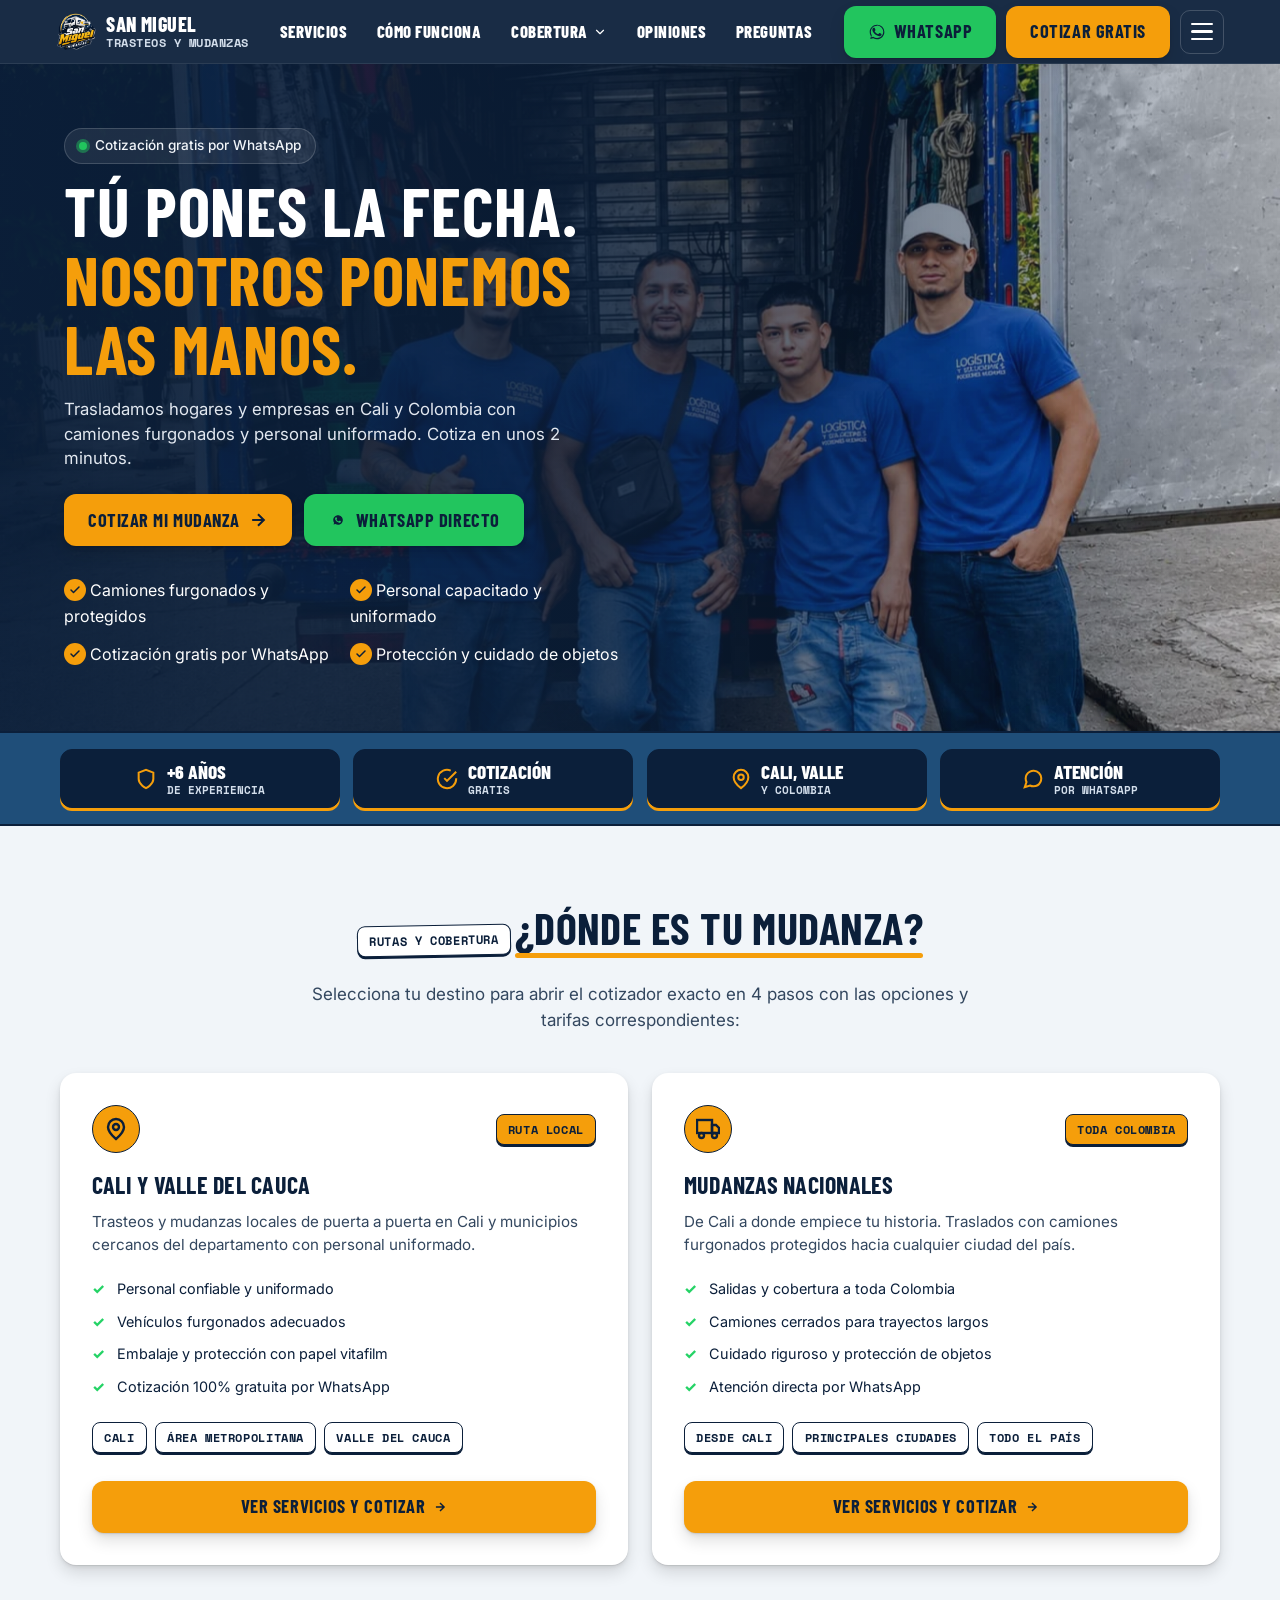
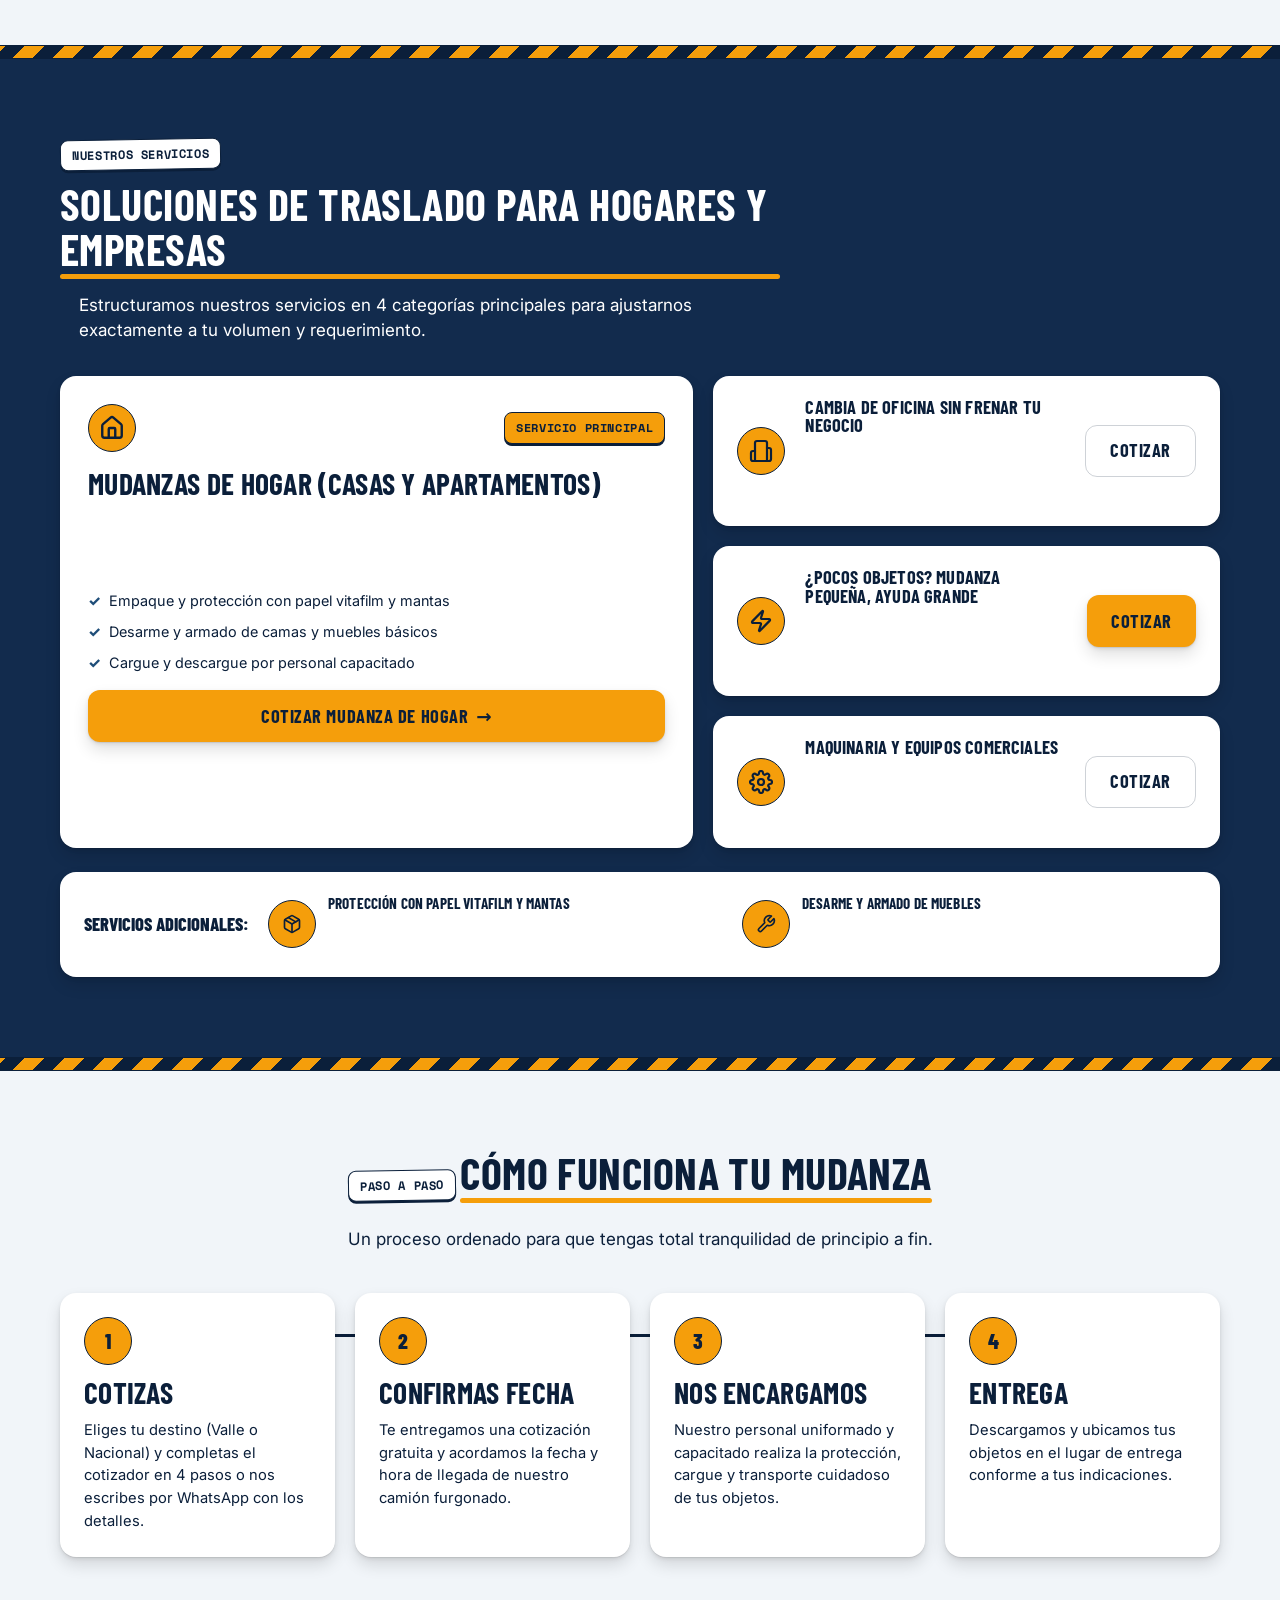
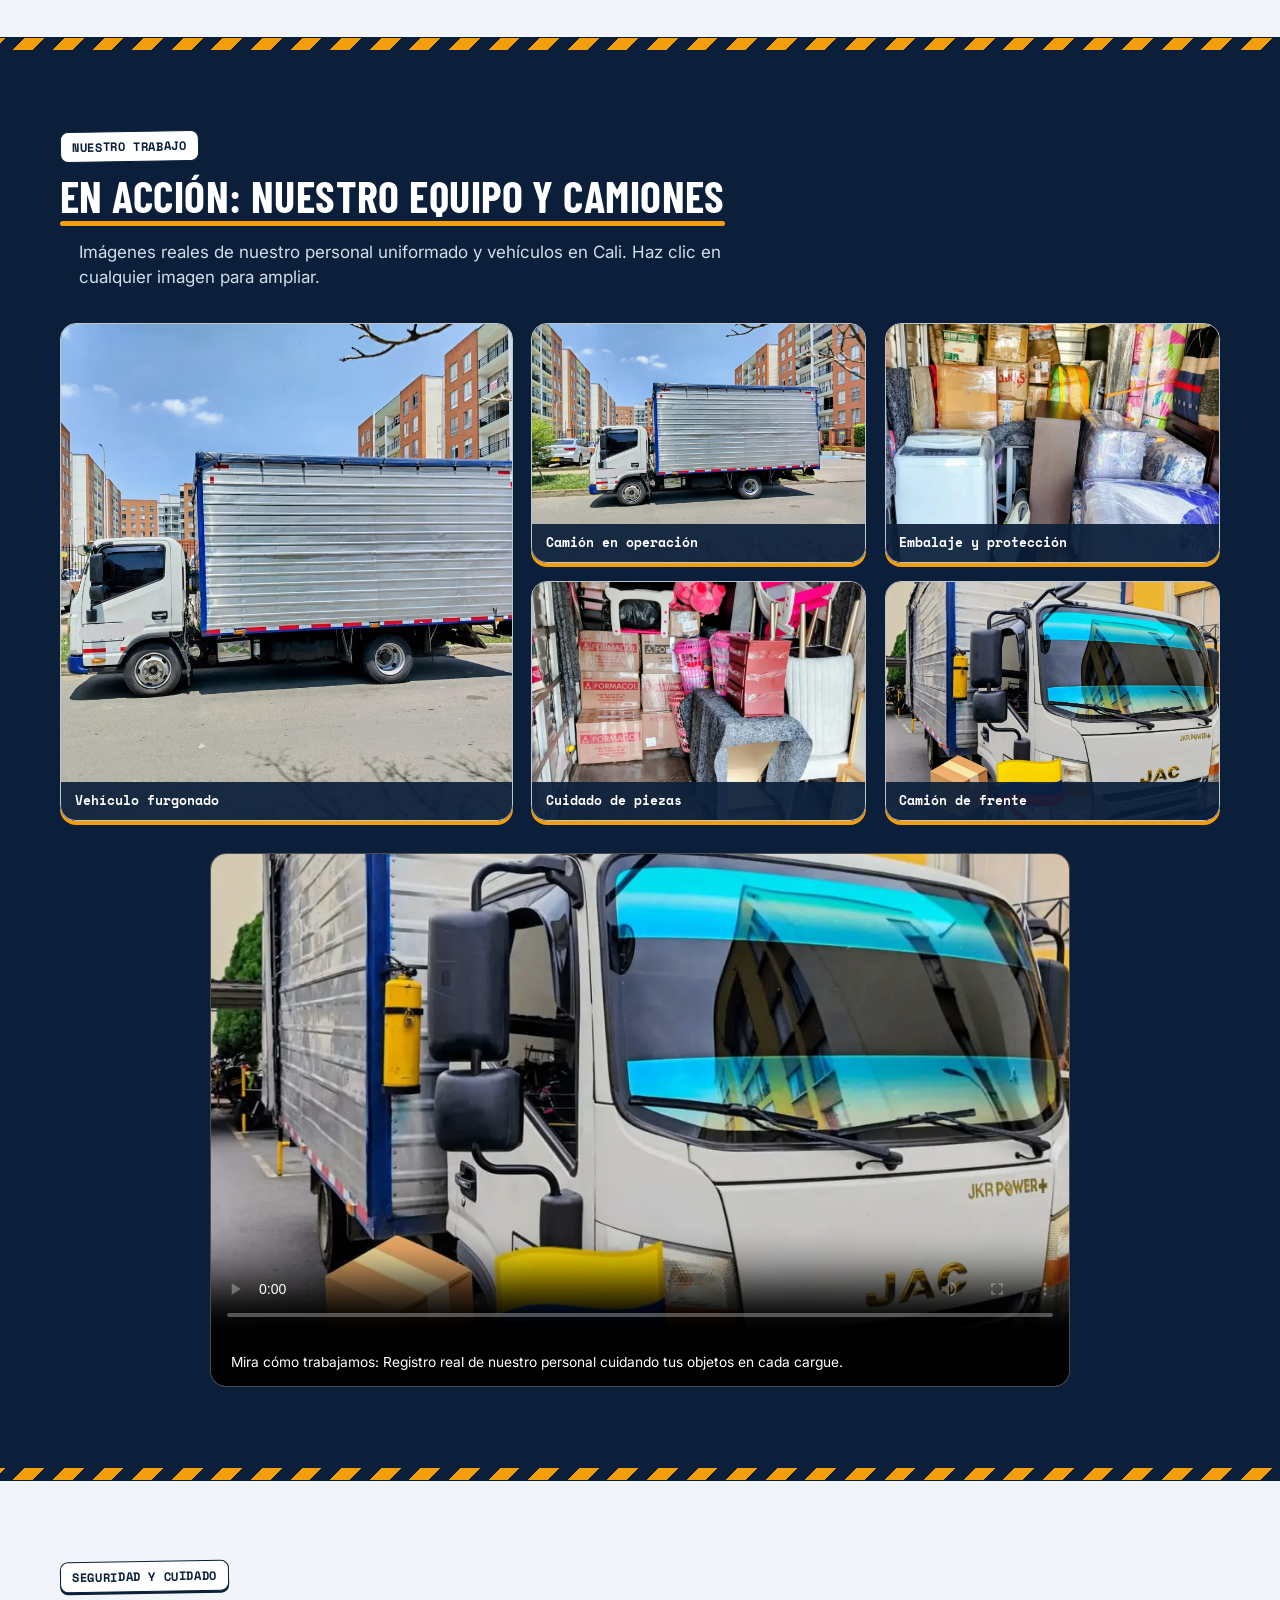
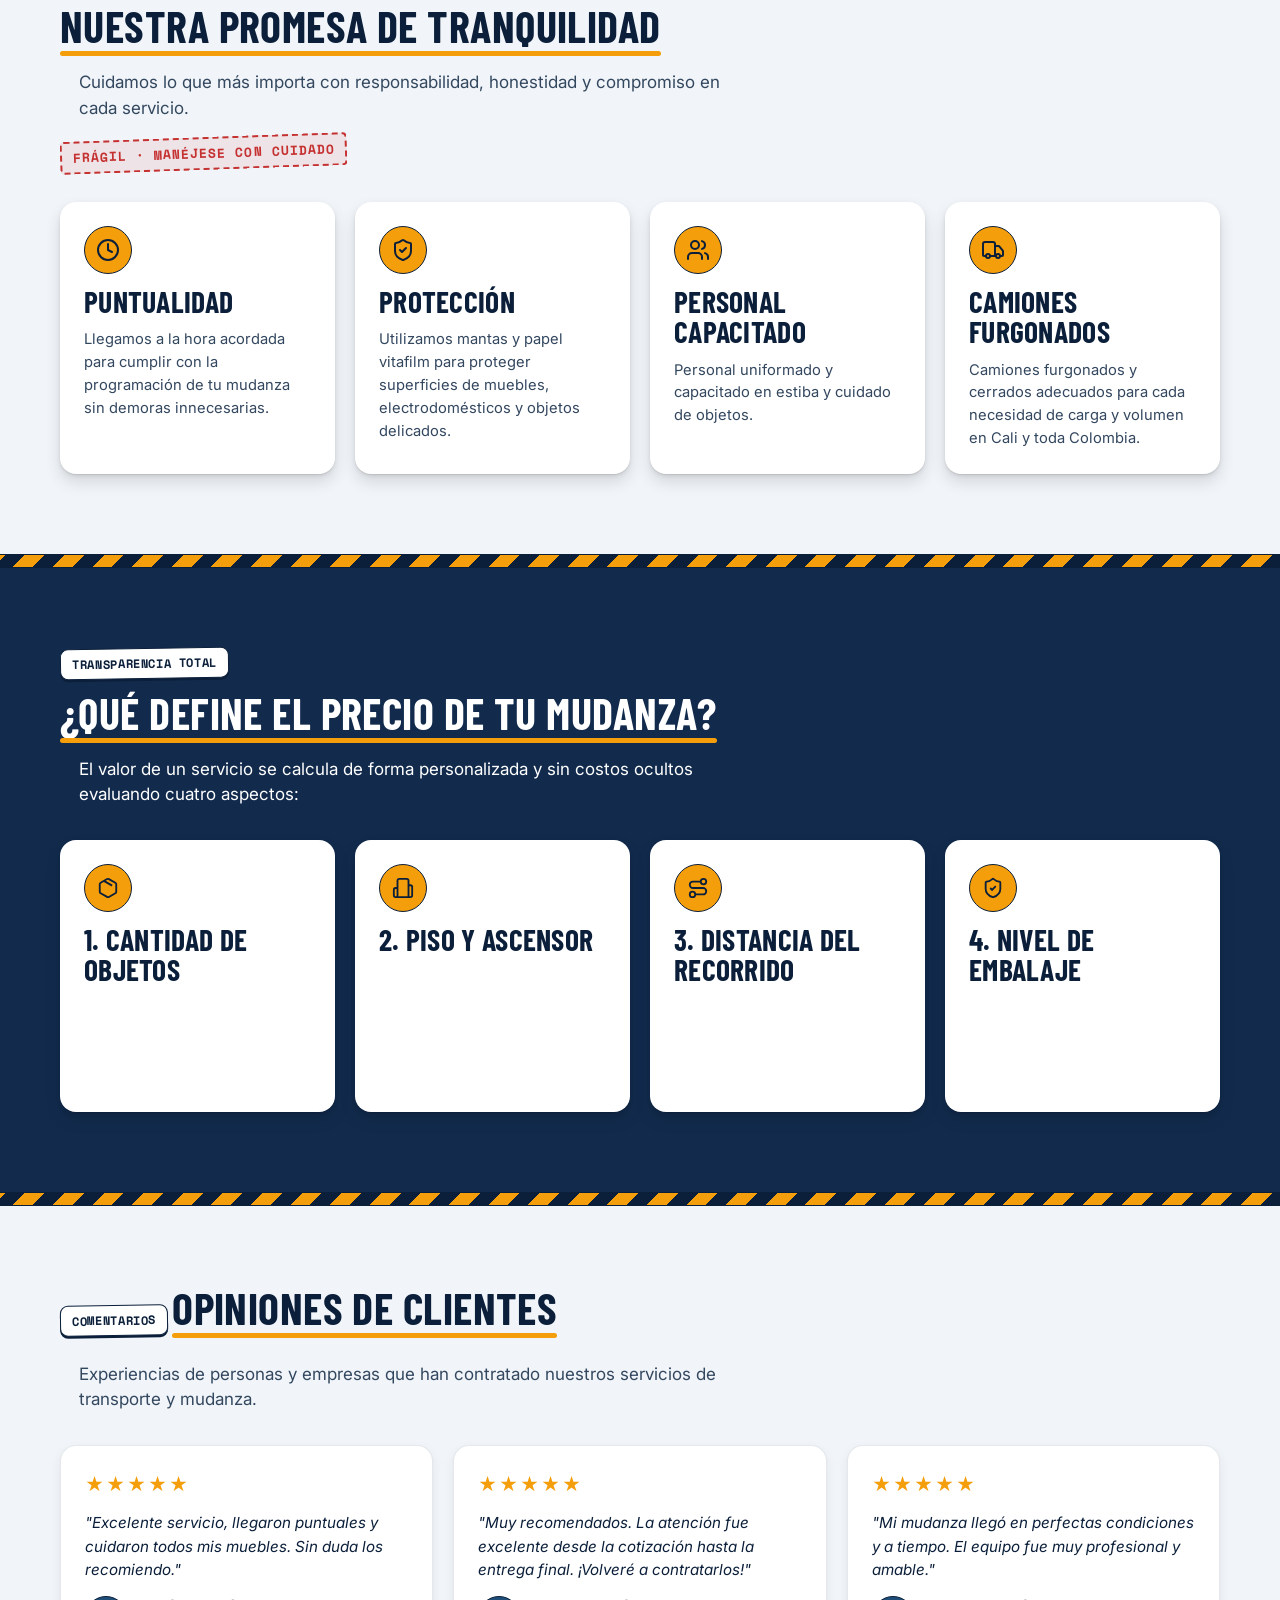
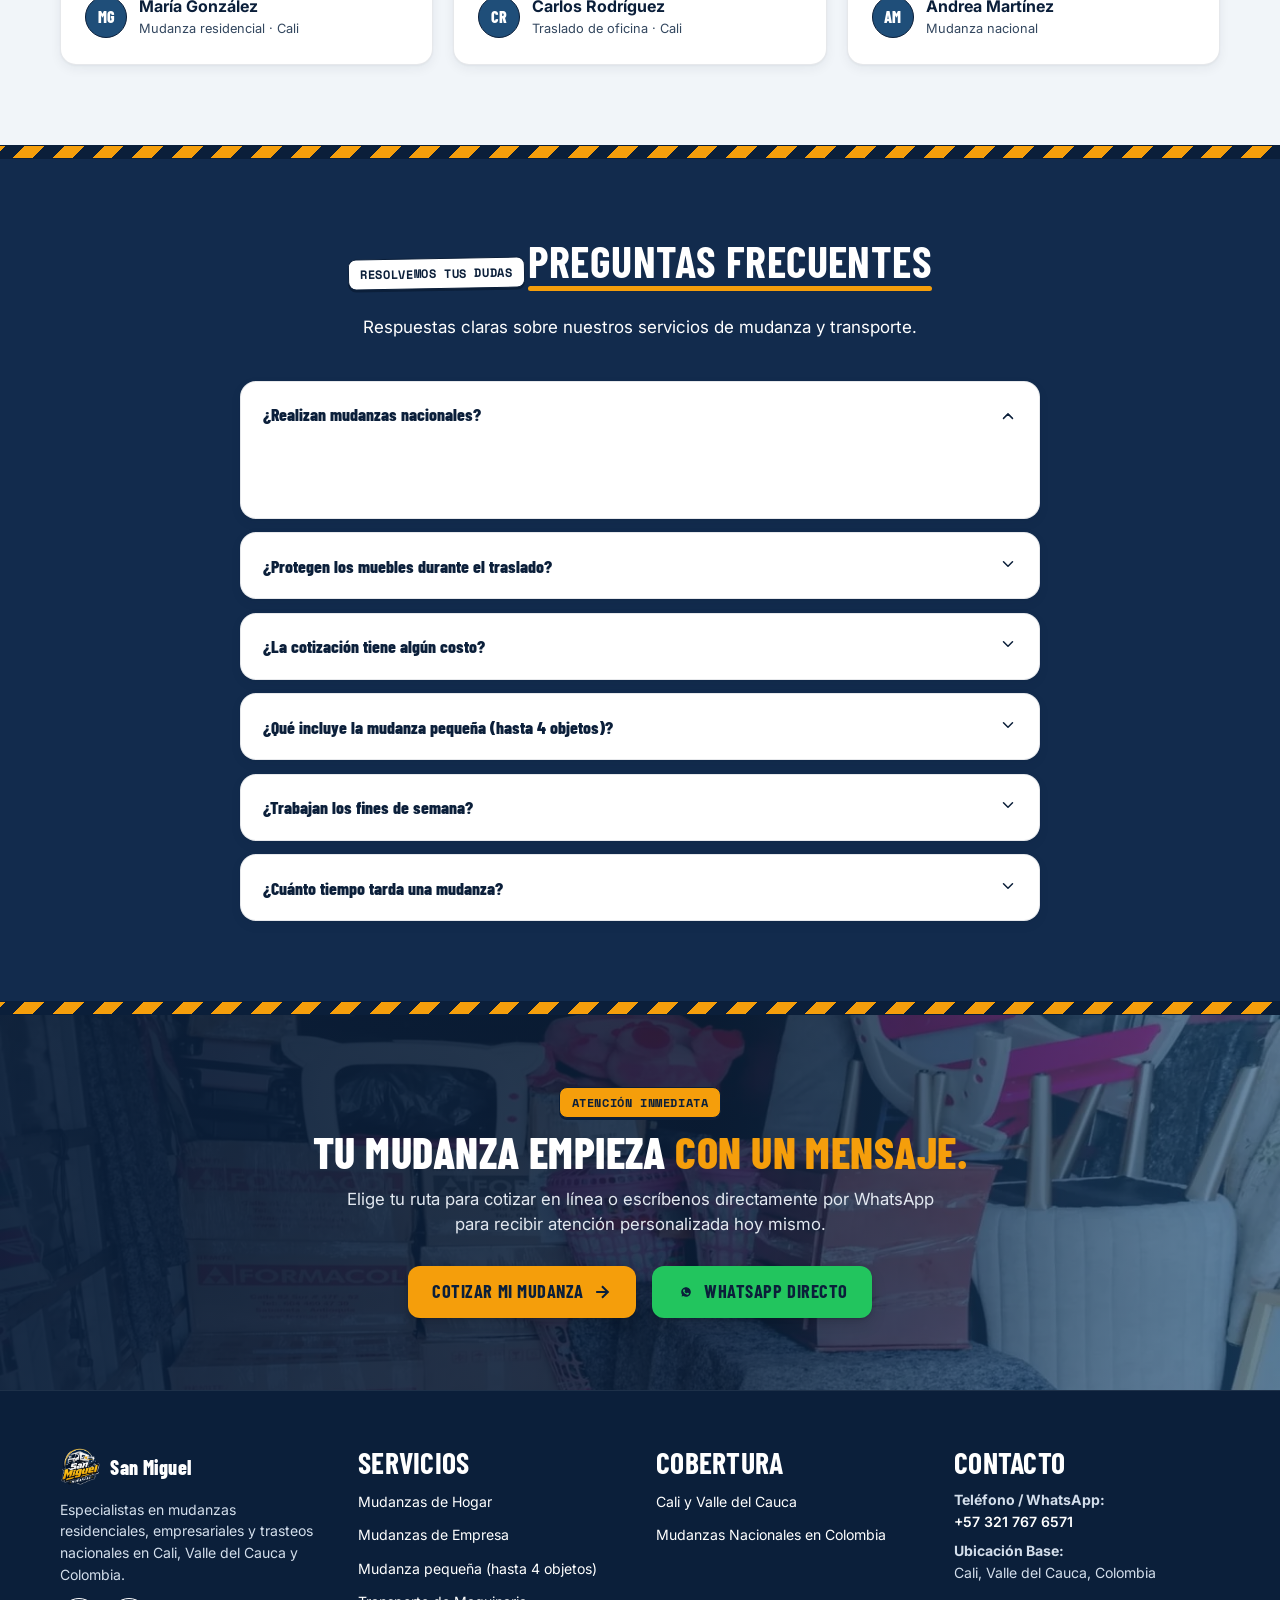
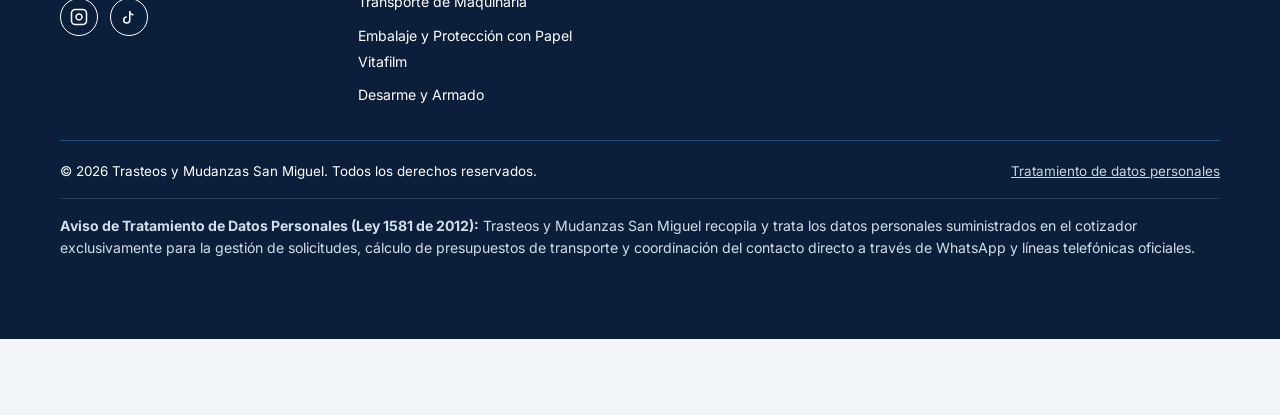
==== commit 2a53939f: "feat(v6): rediseño UI/UX MotionSites mobile-first, optimizacion de encabezado, microinteracciones y " ====
--- a/index.html
+++ b/index.html
@@ -197,43 +197,17 @@
       <div class="hero-v5-overlay"></div>
       <div class="hero-v5-container">
         <div class="hero-v5-content">
-          <div class="hero-v5-tag">
-            <svg width="15" height="15" viewBox="0 0 24 24" fill="none" stroke="currentColor" stroke-width="2.2" stroke-linecap="round" stroke-linejoin="round" aria-hidden="true"><path d="M12 22s8-4 8-10V5l-8-3-8 3v7c0 6 8 10 8 10z"/></svg>
-            <span>Mudanzas en Cali y Colombia</span>
+          <div class="status-chip hero-status-chip" role="status">
+            <span class="status-chip-dot" aria-hidden="true"></span>
+            <span class="status-chip-text">Cotización gratis por WhatsApp</span>
           </div>
           <h1 id="hero-title" class="hero-v5-title">
             Tú pones la fecha.<br>
             <span class="line-yellow">Nosotros ponemos las manos.</span>
           </h1>
           <p class="hero-v5-subtitle">
-            Trasladamos hogares y empresas en Cali y Colombia con camiones furgonados y personal uniformado.
+            Trasladamos hogares y empresas en Cali y Colombia con camiones furgonados y personal uniformado. Cotiza en unos 2 minutos.
           </p>
-          <ul class="hero-v5-checks" aria-label="Beneficios principales">
-            <li>
-              <span class="hero-v5-check-icon" aria-hidden="true">
-                <svg width="12" height="12" viewBox="0 0 24 24" fill="none" stroke="currentColor" stroke-width="3" stroke-linecap="round" stroke-linejoin="round"><polyline points="20 6 9 17 4 12"/></svg>
-              </span>
-              <span>Camiones furgonados y protegidos</span>
-            </li>
-            <li>
-              <span class="hero-v5-check-icon" aria-hidden="true">
-                <svg width="12" height="12" viewBox="0 0 24 24" fill="none" stroke="currentColor" stroke-width="3" stroke-linecap="round" stroke-linejoin="round"><polyline points="20 6 9 17 4 12"/></svg>
-              </span>
-              <span>Personal capacitado y uniformado</span>
-            </li>
-            <li>
-              <span class="hero-v5-check-icon" aria-hidden="true">
-                <svg width="12" height="12" viewBox="0 0 24 24" fill="none" stroke="currentColor" stroke-width="3" stroke-linecap="round" stroke-linejoin="round"><polyline points="20 6 9 17 4 12"/></svg>
-              </span>
-              <span>Cotización gratis por WhatsApp</span>
-            </li>
-            <li>
-              <span class="hero-v5-check-icon" aria-hidden="true">
-                <svg width="12" height="12" viewBox="0 0 24 24" fill="none" stroke="currentColor" stroke-width="3" stroke-linecap="round" stroke-linejoin="round"><polyline points="20 6 9 17 4 12"/></svg>
-              </span>
-              <span>Protección y cuidado de objetos</span>
-            </li>
-          </ul>
           <div class="hero-v5-actions">
             <a href="#donde-es" class="btn btn--primary btn--hero-v5">
               <span>Cotizar mi mudanza</span>
@@ -244,6 +218,32 @@
               <span>WhatsApp directo</span>
             </a>
           </div>
+          <ul class="hero-chips-grid" aria-label="Beneficios principales">
+            <li>
+              <span class="hero-v5-check-icon" aria-hidden="true">
+                <svg width="12" height="12" viewBox="0 0 24 24" fill="none" stroke="currentColor" stroke-width="3" stroke-linecap="round" stroke-linejoin="round"><polyline points="20 6 9 17 4 12"/></svg>
+              </span>
+              <span>Camiones furgonados y protegidos</span>
+            </li>
+            <li>
+              <span class="hero-v5-check-icon" aria-hidden="true">
+                <svg width="12" height="12" viewBox="0 0 24 24" fill="none" stroke="currentColor" stroke-width="3" stroke-linecap="round" stroke-linejoin="round"><polyline points="20 6 9 17 4 12"/></svg>
+              </span>
+              <span>Personal capacitado y uniformado</span>
+            </li>
+            <li>
+              <span class="hero-v5-check-icon" aria-hidden="true">
+                <svg width="12" height="12" viewBox="0 0 24 24" fill="none" stroke="currentColor" stroke-width="3" stroke-linecap="round" stroke-linejoin="round"><polyline points="20 6 9 17 4 12"/></svg>
+              </span>
+              <span>Cotización gratis por WhatsApp</span>
+            </li>
+            <li>
+              <span class="hero-v5-check-icon" aria-hidden="true">
+                <svg width="12" height="12" viewBox="0 0 24 24" fill="none" stroke="currentColor" stroke-width="3" stroke-linecap="round" stroke-linejoin="round"><polyline points="20 6 9 17 4 12"/></svg>
+              </span>
+              <span>Protección y cuidado de objetos</span>
+            </li>
+          </ul>
         </div>
       </div>
     </section>
@@ -964,12 +964,6 @@
       <!-- Logo Oficial SVG de WhatsApp -->
       <svg width="28" height="28" viewBox="0 0 24 24" fill="currentColor" aria-hidden="true"><path d="M17.472 14.382c-.301-.15-1.78-.878-2.056-.978-.276-.1-.477-.15-.678.15-.201.301-.778.978-.954 1.179-.176.2-.351.226-.652.075-.301-.15-1.272-.469-2.423-1.496-.896-.799-1.501-1.786-1.677-2.087-.176-.301-.019-.464.132-.614.136-.135.301-.351.452-.527.15-.176.201-.301.301-.502.101-.2.05-.376-.025-.527-.075-.15-.678-1.636-.929-2.241-.244-.589-.493-.509-.678-.519l-.578-.01c-.201 0-.527.075-.803.376-.276.301-1.054 1.029-1.054 2.509 0 1.48 1.079 2.909 1.23 3.11.15.201 2.124 3.243 5.145 4.549.719.311 1.28.497 1.718.636.722.23 1.379.197 1.898.12.579-.087 1.78-.727 2.031-1.43.251-.703.251-1.305.176-1.43-.075-.125-.276-.201-.577-.351zM12.042 21.82a9.78 9.78 0 0 1-4.99-1.365l-.358-.213-3.71.973.99-3.616-.233-.371A9.778 9.778 0 0 1 2.25 12.04c0-5.397 4.39-9.787 9.792-9.787 2.614 0 5.072 1.018 6.921 2.868a9.73 9.73 0 0 1 2.866 6.919c0 5.398-4.39 9.78-9.787 9.78zm0-18.04c-4.55 0-8.25 3.7-8.25 8.26 0 1.455.38 2.875 1.1 4.12l.17.296-.728 2.66 2.723-.715.286.17a8.216 8.216 0 0 0 4.699 1.429c4.55 0 8.25-3.7 8.25-8.26 0-2.206-.859-4.28-2.418-5.84a8.212 8.212 0 0 0-5.882-2.42z"/></svg>
     </a>
-    <a href="tel:+573217676571" 
-       class="floating-btn floating-btn--call" 
-       aria-label="Llamar al +57 321 767 6571">
-      <!-- Icono de Teléfono Oficial en SVG -->
-      <svg width="24" height="24" viewBox="0 0 24 24" fill="none" stroke="currentColor" stroke-width="2.2" stroke-linecap="round" stroke-linejoin="round" aria-hidden="true"><path d="M22 16.92v3a2 2 0 0 1-2.18 2 19.79 19.79 0 0 1-8.63-3.07 19.5 19.5 0 0 1-6-6 19.79 19.79 0 0 1-3.07-8.67A2 2 0 0 1 4.11 2h3a2 2 0 0 1 2 1.72 12.84 12.84 0 0 0 .7 2.81 2 2 0 0 1-.45 2.11L8.09 9.91a16 16 0 0 0 6 6l1.27-1.27a2 2 0 0 1 2.11-.45 12.84 12.84 0 0 0 2.81.7A2 2 0 0 1 22 16.92z"/></svg>
-    </a>
   </div>
 
   <script src="config.js"></script>
--- a/styles.css
+++ b/styles.css
@@ -1,32 +1,29 @@
 /* ==========================================================================
-   Trasteos y Mudanzas San Miguel - Hoja de Estilos (v4 · bordes marcados, paleta seria)
-   Base: diseño de bordes marcados (v2, etiqueta git v2-bordes) + capa v4 al final.
-   Ritmo de fondos (nunca dos secciones seguidas iguales):
-     portada tinta · dónde gris · servicios acero · cómo funciona gris · galería tinta ·
-     promesa gris · precio acero · opiniones gris · preguntas acero · llamado mostaza · pie tinta
+   Trasteos y Mudanzas San Miguel - Hoja de Estilos Definitiva (v4.5 Pulida)
+   Conserva la identidad visual original (bordes definidos, cinta de embalar,
+   ritmo de fondos tinta/acero/gris/mostaza) con acabados limpios y sin código duplicado.
    ========================================================================== */
 
 @import url('https://fonts.googleapis.com/css2?family=Barlow+Condensed:wght@700;800&family=Inter:wght@400;500;600;700&family=Space+Mono:wght@700&display=swap');
 
-/* --- ÚNICO lugar de variables (paleta, forma, movimiento) --- */
 :root {
-  /* Paleta seria v4 */
+  /* Paleta Original de Marca */
   --tinta: #0B1F3A;
   --acero: #1F4E79;
   --acero-oscuro: #173C5E;
   --gris: #E6ECF4;
   --mostaza: #E5A900;
   --mostaza-oscura: #C99400;
-  --verde-wa: #25D366;      /* solo dentro de botones de WhatsApp */
+  --verde-wa: #25D366;
   --verde-wa-oscuro: #1FB457;
-  --blanco: #FFFFFF;        /* solo dentro de campos y tarjetas */
+  --blanco: #FFFFFF;
   --texto: var(--tinta);
-  --texto-suave: #33475F;   /* 8.9:1 sobre gris, 10.6:1 sobre blanco */
+  --texto-suave: #33475F;
   --texto-claro: #FFFFFF;
-  --texto-claro-suave: #D3DEEB; /* 11.9:1 sobre tinta, 6.4:1 sobre acero */
-  --error: #A61B1B;         /* 6.6:1 sobre blanco */
-
-  /* Alias de compatibilidad con la base v2 (todos apuntan a la paleta seria) */
+  --texto-claro-suave: #D3DEEB;
+  --error: #A61B1B;
+
+  /* Alias de compatibilidad */
   --cobalto: var(--acero);
   --cobalto-oscuro: var(--acero-oscuro);
   --amarillo: var(--mostaza);
@@ -37,7 +34,7 @@
   --hielo: var(--blanco);
   --carton: var(--mostaza);
   --carton-claro: var(--gris);
-  --rojo-sello: var(--tinta);
+  --rojo-sello: #C53030;
   --azul-claro: var(--gris);
   --azul-marca: var(--acero);
   --azul-tinta: var(--tinta);
@@ -46,89 +43,55 @@
   --amarillo-marca: var(--mostaza);
   --crema-amarilla: var(--gris);
   --blue-brand: var(--acero);
-  --blue-brand-hover: var(--acero-oscuro);
-  --blue-brand-subtle: var(--acero);
   --blue-footer: var(--tinta);
   --navy-deep: var(--tinta);
   --navy-surface: var(--acero-oscuro);
-  --navy-subtle: var(--acero);
   --yellow-brand: var(--mostaza);
-  --yellow-hover: var(--mostaza-oscura);
-  --yellow-subtle: var(--gris);
   --yellow-text: var(--tinta);
   --bg-sky: var(--gris);
-  --bg-cream: var(--gris);
-  --bg-card: var(--blanco);
-  --bg-pure: var(--gris);
   --bg-soft: var(--gris);
   --text-main: var(--tinta);
   --text-muted: var(--texto-suave);
-  --text-subtle: var(--texto-suave);
-  --text-light: var(--texto-claro);
-  --text-light-muted: var(--texto-claro-suave);
-  --border-light: rgba(11, 31, 58, 0.25);
+  --border-light: rgba(11, 31, 58, 0.22);
   --border-focus: var(--mostaza);
-  --color-wa: var(--verde-wa);
-  --color-wa-hover: var(--verde-wa-oscuro);
-  --color-call: var(--acero);
-  --color-call-hover: var(--acero-oscuro);
   --color-error: var(--error);
-  --color-error-bg: var(--blanco);
+  --color-error-bg: #FEF2F2;
   --color-success: var(--acero);
   --color-success-bg: var(--blanco);
 
-  /* Bordes marcados */
-  --brut-borde: 2px solid var(--tinta);
-  --brut-sombra: 4px 4px 0 var(--tinta);
-  --brut-sombra-hover: 6px 6px 0 var(--tinta);
-  --brut-sombra-active: 2px 2px 0 var(--tinta);
-  --shadow-subtle: 2px 2px 0 var(--tinta);
+  /* Bordes y Sombras Refinadas (Sólidas pero elegantes, sin verse toscas) */
+  --brut-borde: 1.5px solid var(--tinta);
+  --brut-sombra: 0 4px 0 var(--tinta);
+  --brut-sombra-hover: 0 6px 0 var(--tinta);
+  --brut-sombra-active: 0 1px 0 var(--tinta);
+  --shadow-subtle: 0 2px 0 var(--tinta);
   --shadow-card: var(--brut-sombra);
-  --shadow-lift: 6px 6px 0 var(--tinta);
-  --shadow-soft-photo: var(--brut-sombra);
-  --shadow-sm: var(--brut-sombra);
-  --shadow-md: var(--brut-sombra);
-  --shadow-lg: var(--brut-sombra);
-  --shadow-clay-sm: none;
-
-  /* Radios: tarjetas 16, botones 8 */
-  --radius-btn: 8px;
+
+  /* Radios */
+  --radius-btn: 10px;
   --radius-card: 16px;
-  --radius-input: 8px;
-  --radius-img: 16px;
-  --radius-circle: 50%;
+  --radius-input: 10px;
   --radius-pill: 9999px;
   --brut-radius: var(--radius-card);
-  --brut-radius-pill: var(--radius-btn);
   --radius-sm: var(--radius-btn);
   --radius-md: var(--radius-input);
   --radius-lg: var(--radius-card);
   --radius-full: var(--radius-pill);
 
   --btn-height: 52px;
-  --service-icon-size: 52px;
-  --fab-size: 56px;
-  --section-pad-desktop: 6rem;
-  --section-pad-mobile: 3.5rem;
-  --title-sub-gap: 14px;
-
-  /* Cinta de embalar: tinta y mostaza */
+  --fab-size: 54px;
+
+  /* Cinta de embalar característica */
   --tape-pattern: repeating-linear-gradient(-45deg, var(--tinta) 0 14px, var(--mostaza) 14px 28px);
 
   --font-headings: 'Barlow Condensed', system-ui, sans-serif;
   --font-body: 'Inter', system-ui, -apple-system, sans-serif;
   --font-mono: 'Space Mono', ui-monospace, monospace;
 
-  --space-2xs: 0.25rem;
-  --space-xs: 0.5rem;
-  --space-sm: 0.75rem;
-  --space-md: 1rem;
-  --space-lg: 1.5rem;
   --space-xl: 2rem;
   --space-2xl: 3.5rem;
-  --space-3xl: 5.5rem;
-
-  /* Movimiento (animate: curva ease-out fuerte de la tabla) */
+
+  /* Movimiento */
   --dur-rapida: 150ms;
   --dur-media: 250ms;
   --dur-lenta: 400ms;
@@ -137,13 +100,10 @@
   --reveal-dist: 16px;
   --duration-snap: var(--dur-rapida);
   --duration-ui: var(--dur-media);
-  --duration-reveal: var(--dur-lenta);
   --ease-out-strong: var(--ease-salida);
-  --ease-in-out: cubic-bezier(0.77, 0, 0.175, 1);
-}
-
-
-/* --- Reseteo y Accesibilidad Base --- */
+}
+
+/* --- Reseteo y Base --- */
 *, *::before, *::after {
   box-sizing: border-box;
   margin: 0;
@@ -156,109 +116,18 @@
   -webkit-text-size-adjust: 100%;
 }
 
-/* Regla Bloque A.8: Scroll Margin Top para todos los destinos de ancla */
 section[id], [id] {
-  scroll-margin-top: 100px;
+  scroll-margin-top: 92px;
 }
 
 body {
   font-family: var(--font-body);
-  color: var(--azul-tinta);
-  background-color: var(--azul-hielo);
+  color: var(--texto);
+  background-color: var(--gris);
   line-height: 1.6;
   text-rendering: optimizeLegibility;
   -webkit-font-smoothing: antialiased;
-  padding-bottom: 75px; /* Evita que los botones flotantes tapen contenidos o envíos */
-}
-
-/* Regla Estricta FASE 1: Se acabó el blanco general. El blanco puro SOLO en campos de formulario */
-input:not([type="checkbox"]):not([type="radio"]):not([type="hidden"]),
-select,
-textarea {
-  background-color: #FFFFFF !important;
-  color: var(--azul-tinta) !important;
-  border: var(--brut-borde) !important;
-  border-radius: var(--brut-radius) !important;
-}
-
-/* Tipografía de Títulos y Trazo Amarillo Subrayado Grueso */
-h1, h2, h3, h4 {
-  font-family: var(--font-headings);
-  font-weight: 800;
-  color: inherit;
-}
-
-h1 strong, h2 strong, .keyword-underline {
-  position: relative;
-  display: inline-block;
-  z-index: 1;
-}
-
-h1 strong::after, h2 strong::after, .keyword-underline::after {
-  content: "";
-  position: absolute;
-  left: -4px;
-  right: -4px;
-  bottom: 4px;
-  height: 10px;
-  background-color: var(--amarillo-marca);
-  z-index: -1;
-  transform: rotate(-0.5deg);
-  border-radius: 2px;
-}
-
-/* Identidad de Trasteos FASE 1: Cinta de Embalar, Etiquetas de Caja, Sello FRÁGIL */
-.packing-tape-divider {
-  height: 8px;
-  background: repeating-linear-gradient(
-    45deg,
-    var(--amarillo),
-    var(--amarillo) 10px,
-    var(--tinta) 10px,
-    var(--tinta) 14px
-  );
-  width: 100%;
-}
-
-.box-tag, .badge-pill {
-  display: inline-flex;
-  align-items: center;
-  gap: 0.5rem;
-  font-family: var(--font-mono);
-  font-size: 0.82rem;
-  font-weight: 700;
-  text-transform: uppercase;
-  letter-spacing: 0.05em;
-  color: var(--tinta);
-  background-color: var(--amarillo-claro);
-  border: 1.5px solid var(--tinta);
-  border-radius: 8px; /* esquinas de 8 px y borde fino */
-  padding: 0.35rem 0.85rem;
-  box-shadow: 2px 2px 0 var(--tinta);
-  transform: rotate(-1.5deg);
-  user-select: none;
-}
-
-.stamp-fragil {
-  display: inline-block;
-  border: 2.5px dashed var(--rojo-sello);
-  color: var(--rojo-sello);
-  font-family: var(--font-mono);
-  font-size: 0.85rem;
-  font-weight: 800;
-  text-transform: uppercase;
-  padding: 0.25rem 0.65rem;
-  border-radius: 2px;
-  transform: rotate(-2deg);
-  letter-spacing: 0.08em;
-  background-color: rgba(216, 69, 46, 0.08);
-}
-
-.card-carton {
-  background-color: var(--carton-claro);
-  border: var(--brut-borde);
-  border-radius: var(--brut-radius);
-  box-shadow: var(--brut-sombra);
+  padding-bottom: 75px;
 }
 
 img, video {
@@ -277,7 +146,6 @@
   text-decoration: none;
 }
 
-/* Utilidad Accesibilidad para Lectores de Pantalla */
 .visually-hidden {
   position: absolute;
   width: 1px;
@@ -290,4472 +158,9 @@
   border: 0;
 }
 
-/* Control Condicional de Marcadores Pendientes */
 body:not(.show-pending) .pending-tag,
 body:not(.show-pending) [data-pending] {
   display: none !important;
-}
-
-.skip-link {
-  position: absolute;
-  top: -100px;
-  left: 1rem;
-  background: var(--navy-deep);
-  color: #FFFFFF;
-  padding: 0.75rem 1.25rem;
-  border-radius: var(--radius-sm);
-  z-index: 9999;
-  font-weight: 600;
-  transition: transform var(--duration-snap) ease-out;
-}
-.skip-link:focus {
-  top: 1rem;
-  transform: translateY(0);
-  outline: 3px solid var(--yellow-brand);
-}
-
-:focus-visible {
-  outline: 2px solid var(--border-focus);
-  outline-offset: 3px;
-  transition: outline-offset var(--duration-snap) ease-out;
-}
-
-.container {
-  width: 100%;
-  max-width: 1200px;
-  margin-left: auto;
-  margin-right: auto;
-  padding-left: 1.25rem;
-  padding-right: 1.25rem;
-}
-
-.section-padding {
-  padding-top: 5.5rem; /* 88px en desktop */
-  padding-bottom: 5.5rem;
-}
-
-@media (max-width: 768px) {
-  .section-padding {
-    padding-top: 3.5rem; /* 56px en celular */
-    padding-bottom: 3.5rem;
-  }
-}
-
-.section-header {
-  margin-bottom: var(--space-xl);
-  max-width: 720px;
-}
-
-.section-header.text-center {
-  text-align: center;
-  margin-left: auto;
-  margin-right: auto;
-}
-
-.section-eyebrow {
-  display: inline-block;
-  font-family: var(--font-mono);
-  font-size: 0.8rem;
-  font-weight: 700;
-  text-transform: uppercase;
-  letter-spacing: 0.06em;
-  color: var(--tinta);
-  background-color: var(--amarillo-claro);
-  border: var(--brut-borde);
-  border-radius: var(--radius-btn);
-  padding: 0.25rem 0.75rem;
-  box-shadow: 2px 2px 0 var(--tinta);
-  transform: rotate(-1.5deg);
-  margin-bottom: 0.75rem;
-}
-
-/* En secciones oscuras (cobalto / tinta) */
-.hero-section .section-eyebrow,
-.gallery-section .section-eyebrow,
-.site-footer .section-eyebrow,
-.how-it-works-section .section-eyebrow {
-  color: var(--tinta);
-  background-color: var(--amarillo);
-  border-color: var(--amarillo);
-}
-
-/* Tipografía de Títulos: Barlow Condensed 800 en mayúsculas, escala 72-96px en PC */
-h1, h2, h3, h4 {
-  font-family: var(--font-headings);
-  text-transform: uppercase;
-  letter-spacing: 0.015em;
-  line-height: 1.02;
-  font-weight: 800;
-}
-
-h1 {
-  font-size: clamp(2.35rem, 6.2vw, 5.25rem); /* 72px a 84-96px en monitores grandes, 38px en celular */
-  line-height: 0.94;
-  letter-spacing: 0.01em;
-}
-
-h2 {
-  font-size: clamp(1.85rem, 3.8vw, 3.2rem); /* 30px en celular a 51px en desktop */
-  line-height: 1.02;
-  letter-spacing: 0.015em;
-}
-
-h3 {
-  font-size: clamp(1.25rem, 2.2vw, 1.85rem);
-  line-height: 1.12;
-}
-
-p {
-  color: #334155 !important; /* Contraste 6.4:1 WCAG AA */
-  font-size: 1.02rem;
-}
-
-/* Insignias y etiquetas rectangulares con rotación (FASE 2.2) */
-.badge-pill {
-  display: inline-flex;
-  align-items: center;
-  gap: 0.5rem;
-  padding: 0.35rem 0.85rem;
-  background-color: var(--amarillo-marca);
-  color: var(--azul-tinta);
-  border: var(--brut-borde);
-  border-radius: var(--brut-radius);
-  font-family: var(--font-mono);
-  font-size: 0.82rem;
-  font-weight: 700;
-  text-transform: uppercase;
-  letter-spacing: 0.05em;
-  box-shadow: 2px 2px 0 var(--azul-tinta);
-  transform: rotate(-1.5deg);
-}
-
-.badge-tag {
-  display: inline-flex;
-  align-items: center;
-  gap: 0.35rem;
-  padding: 0.2rem 0.6rem;
-  background: var(--bg-soft);
-  color: var(--navy-deep);
-  border: 1px solid var(--border-light);
-  border-radius: var(--radius-sm);
-  font-size: 0.78rem;
-  font-weight: 600;
-}
-
-.pending-tag {
-  display: inline-flex;
-  align-items: center;
-  gap: 0.3rem;
-  padding: 0.2rem 0.55rem;
-  background: #FEF3C7;
-  color: #92400E;
-  border-radius: var(--radius-sm);
-  font-size: 0.75rem;
-  font-weight: 600;
-  border: 1px dashed #D97706;
-}
-
-/* --- Botones con Animaciones Emil Kowalski --- */
-/* ==========================================================================
-   BOTONES NEOBRUTALISTAS MEDIDOS (FASE 2.2)
-   Radio 8px (--radius-btn), 52px de alto, borde 2px tinta y sombra dura 4px.
-   Primario amarillo con texto tinta | WhatsApp verde #25D366 texto tinta | Llamar cobalto icono blanco | Secundario con borde
-   Animación: relleno deslizante, flecha activa, presión y estado de carga.
-   ========================================================================== */
-.btn {
-  position: relative;
-  display: inline-flex;
-  align-items: center;
-  justify-content: center;
-  gap: 0.65rem;
-  height: 52px;
-  min-height: 52px;
-  padding: 0 1.6rem;
-  border-radius: var(--radius-btn);
-  font-family: var(--font-headings);
-  font-size: 1.05rem;
-  font-weight: 800;
-  text-transform: uppercase;
-  letter-spacing: 0.02em;
-  cursor: pointer;
-  white-space: nowrap;
-  text-decoration: none;
-  overflow: hidden;
-  z-index: 1;
-  border: var(--brut-borde);
-  box-shadow: var(--brut-sombra);
-  touch-action: manipulation;
-  user-select: none;
-  transition: transform 160ms var(--ease-out-strong),
-              box-shadow 160ms var(--ease-out-strong),
-              color 160ms ease-out,
-              background-color 160ms ease-out;
-}
-
-/* Relleno que se desliza desde la izquierda */
-.btn::before {
-  content: "";
-  position: absolute;
-  inset: 0;
-  transform: translateX(-100%);
-  transition: transform 260ms var(--ease-out-strong);
-  z-index: -1;
-  pointer-events: none;
-}
-
-@media (hover: hover) and (pointer: fine) {
-  .btn:hover {
-    transform: translate(-2px, -2px);
-    box-shadow: var(--brut-sombra-hover);
-  }
-  .btn:hover::before {
-    transform: translateX(0);
-  }
-  .btn:hover .arrow-icon {
-    transform: translateX(4px);
-  }
-}
-
-/* Al presionar se hunden por completo */
-.btn:active {
-  transform: translate(2px, 2px);
-  box-shadow: var(--brut-sombra-active);
-}
-
-/* Foco visible animado con anillo accesible */
-.btn:focus-visible {
-  outline: 3px solid var(--amarillo);
-  outline-offset: 3px;
-  transition: outline-offset 150ms ease-out;
-}
-
-/* Flecha interactiva */
-.btn .arrow-icon {
-  display: inline-block;
-  transition: transform 200ms var(--ease-out-strong);
-}
-
-/* 1. Primario Amarillo de Marca con Texto Tinta */
-.btn--primary,
-.btn--yellow {
-  background-color: var(--amarillo);
-  color: var(--tinta);
-  border-color: var(--tinta);
-}
-
-.btn--primary::before,
-.btn--yellow::before {
-  background-color: #E5B200;
-}
-
-/* 2. Secundario con Borde Tinta */
-.btn--secondary,
-.btn--outline {
-  background-color: var(--cielo);
-  border-color: var(--tinta);
-  color: var(--tinta);
-}
-
-.btn--secondary::before,
-.btn--outline::before {
-  background-color: var(--cielo-medio);
-}
-
-/* 3. WhatsApp Verde Oficial #25D366 con Texto Tinta */
-.btn--wa {
-  background-color: var(--verde-wa);
-  color: var(--tinta);
-  border-color: var(--tinta);
-}
-
-.btn--wa svg {
-  color: var(--tinta);
-  fill: currentColor;
-}
-
-.btn--wa::before {
-  background-color: #1EB856;
-}
-
-/* 4. Botón de Llamada Telefónica Cobalto con Icono Blanco */
-.btn--call {
-  background-color: var(--cobalto);
-  color: #FFFFFF;
-  border-color: var(--tinta);
-}
-
-.btn--call svg {
-  color: #FFFFFF;
-  stroke: #FFFFFF;
-}
-
-.btn--call::before {
-  background-color: var(--cobalto-oscuro);
-}
-
-/* Botón Outline Claro sobre Fondo Oscuro */
-.btn--outline-light {
-  background-color: var(--cielo);
-  color: var(--tinta);
-  border-color: var(--tinta);
-}
-
-.btn--outline-light::before {
-  background-color: var(--cielo-medio);
-}
-
-/* Altura Estandarizada en 52px en Todas las Variantes (Los tres de igual alto) */
-.btn--sm {
-  height: 52px;
-  min-height: 52px;
-  padding: 0 1.25rem;
-  font-size: 0.95rem;
-}
-
-.btn--lg {
-  height: 52px;
-  min-height: 52px;
-  padding: 0 1.85rem;
-  font-size: 1.05rem;
-}
-
-.btn--full {
-  width: 100%;
-}
-
-/* Estado de Carga Accesible con Spinner al Enviar */
-.btn.is-loading {
-  position: relative;
-  pointer-events: none;
-  color: transparent !important;
-}
-
-.btn.is-loading .arrow-icon,
-.btn.is-loading svg,
-.btn.is-loading span {
-  visibility: hidden;
-}
-
-.btn.is-loading::after {
-  content: "";
-  position: absolute;
-  width: 20px;
-  height: 20px;
-  top: 50%;
-  left: 50%;
-  margin-top: -10px;
-  margin-left: -10px;
-  border: 2.5px solid rgba(15, 36, 64, 0.25);
-  border-radius: 50%;
-  border-top-color: var(--yellow-text);
-  animation: spinnerRotate 500ms linear infinite;
-}
-
-.btn--wa.is-loading::after,
-.btn--call.is-loading::after {
-  border-color: rgba(255, 255, 255, 0.3);
-  border-top-color: #FFFFFF;
-}
-
-.btn--secondary.is-loading::after {
-  border-color: rgba(30, 78, 140, 0.25);
-  border-top-color: var(--blue-brand);
-}
-
-@keyframes spinnerRotate {
-  to { transform: rotate(360deg); }
-}
-
-/* ==========================================================================
-   HEADER Y NAVEGACIÓN INSTITUCIONAL (FASE 2.1)
-   Azul tinta (#0B1F3F) con texto claro, logo visible, borde inferior fino.
-   Logo + 'San Miguel' en blanco con 'Trasteos y Mudanzas' en amarillo debajo.
-   Menú de 5 enlaces claros, 'Cómo funciona' nowrap, subrayado activo que se desliza.
-   'Cotizar gratis' amarillo y WhatsApp verde. Se compacta al bajar.
-   ========================================================================== */
-.site-header {
-  position: sticky;
-  top: 0;
-  z-index: 1000;
-  background-color: var(--tinta);
-  border-bottom: 2px solid rgba(255, 255, 255, 0.12);
-  padding: 0.75rem 0;
-  color: #FFFFFF;
-  transition: padding 200ms var(--ease-out-strong),
-              box-shadow 200ms var(--ease-out-strong),
-              background-color 200ms ease-out;
-}
-
-.site-header.scrolled {
-  padding: 0.4rem 0;
-  box-shadow: 0 4px 16px rgba(11, 31, 63, 0.4);
-}
-
-.header-inner {
-  display: flex;
-  align-items: center;
-  justify-content: space-between;
-  gap: 1.25rem;
-  width: 100%;
-  position: relative;
-}
-
-/* Logo con nombre adaptativo y sin cortes */
-.logo-brand-single {
-  display: flex;
-  align-items: center;
-  gap: 0.65rem;
-  text-decoration: none;
-  flex-shrink: 0;
-  min-width: 0;
-}
-
-.logo-brand-single img {
-  height: 40px;
-  width: 40px;
-  object-fit: contain;
-  flex-shrink: 0;
-}
-
-.brand-text-wrap {
-  display: flex;
-  flex-direction: column;
-  line-height: 1.15;
-}
-
-.brand-title {
-  font-family: var(--font-headings);
-  font-weight: 800;
-  font-size: 1.25rem;
-  color: #FFFFFF;
-  letter-spacing: 0.02em;
-  text-transform: uppercase;
-  white-space: nowrap;
-}
-
-.brand-sub {
-  font-family: var(--font-mono);
-  font-size: 0.72rem;
-  font-weight: 700;
-  color: var(--amarillo);
-  text-transform: uppercase;
-  letter-spacing: 0.05em;
-  white-space: nowrap;
-}
-
-@media (max-width: 420px) {
-  .logo-brand-single {
-    gap: 0.45rem;
-  }
-  .logo-brand-single img {
-    height: 36px;
-    width: 36px;
-  }
-  .brand-title {
-    font-size: 1.05rem;
-  }
-  .brand-sub {
-    font-size: 0.66rem;
-  }
-}
-
-/* Navegación Desktop: 5 Enlaces con espacio armónico */
-.nav-links {
-  display: none;
-  align-items: center;
-  gap: 1.35rem;
-}
-
-.nav-item {
-  position: relative;
-}
-
-.nav-link {
-  font-family: var(--font-headings);
-  font-size: 1.05rem;
-  font-weight: 800;
-  text-transform: uppercase;
-  letter-spacing: 0.02em;
-  color: #FFFFFF;
-  padding: 0.4rem 0.25rem;
-  display: flex;
-  align-items: center;
-  gap: 0.35rem;
-  background: transparent;
-  border: none;
-  cursor: pointer;
-  position: relative;
-  white-space: nowrap !important;
-  transition: color 160ms ease-out;
-}
-
-.nav-link:hover,
-.nav-link.active {
-  color: var(--amarillo);
-}
-
-/* Indicador deslizante dinámico de sección activa */
-.nav-sliding-indicator {
-  position: absolute;
-  bottom: -4px;
-  left: 0;
-  height: 3px;
-  background-color: var(--amarillo);
-  border-radius: 2px;
-  pointer-events: none;
-  opacity: 0;
-  transition: transform 260ms var(--ease-out-strong),
-              width 260ms var(--ease-out-strong),
-              opacity 180ms ease-out;
-  will-change: transform, width;
-}
-
-/* Desplegable Cobertura Desktop */
-.dropdown-menu {
-  position: absolute;
-  top: 100%;
-  left: 0;
-  min-width: 200px;
-  background-color: var(--tinta);
-  border: 2px solid var(--amarillo);
-  border-radius: var(--radius-btn);
-  box-shadow: 0 8px 24px rgba(0, 0, 0, 0.4);
-  padding: 0.5rem 0;
-  opacity: 0;
-  visibility: hidden;
-  transform: translateY(6px);
-  transition: opacity var(--duration-ui) ease-out,
-              transform var(--duration-ui) var(--ease-out-strong),
-              visibility var(--duration-ui);
-  z-index: 1050;
-}
-
-.nav-item:hover .dropdown-menu,
-.nav-item:focus-within .dropdown-menu {
-  opacity: 1;
-  visibility: visible;
-  transform: translateY(0);
-}
-
-.dropdown-item {
-  display: flex;
-  align-items: center;
-  gap: 0.5rem;
-  padding: 0.65rem 1.25rem;
-  font-family: var(--font-headings);
-  font-size: 0.98rem;
-  font-weight: 800;
-  text-transform: uppercase;
-  letter-spacing: 0.02em;
-  color: #FFFFFF;
-  transition: background-color var(--duration-snap) ease-out,
-              color var(--duration-snap) ease-out;
-}
-
-.dropdown-item:hover {
-  background-color: var(--cobalto);
-  color: #FFFFFF;
-}
-
-.header-actions {
-  display: flex;
-  align-items: center;
-  gap: 0.65rem;
-  flex-shrink: 0;
-}
-
-@media (max-width: 767px) {
-  .header-actions .header-wa-btn,
-  .header-actions .header-quote-btn {
-    display: none !important;
-  }
-}
-
-.header-wa-btn span.wa-label {
-  display: none;
-}
-@media (min-width: 768px) {
-  .header-wa-btn span.wa-label {
-    display: inline;
-  }
-}
-
-/* Botón Hamburguesa Móvil (44px exactos, se transforma en X, sin estilos residuales) */
-.hamburger-btn {
-  display: flex;
-  flex-direction: column;
-  justify-content: center;
-  align-items: center;
-  width: 44px;
-  height: 44px;
-  min-width: 44px;
-  min-height: 44px;
-  background: var(--amarillo);
-  border: 2px solid var(--amarillo);
-  box-shadow: 2px 2px 0 #000000;
-  border-radius: var(--radius-btn);
-  cursor: pointer;
-  padding: 0;
-  gap: 5px;
-  touch-action: manipulation;
-  appearance: none;
-  -webkit-appearance: none;
-  transition: transform 150ms var(--ease-out-strong), box-shadow 150ms var(--ease-out-strong);
-}
-
-.hamburger-btn:active {
-  transform: translate(1px, 1px);
-  box-shadow: 1px 1px 0 #000000;
-}
-
-.hamburger-line {
-  width: 22px;
-  height: 2.5px;
-  background-color: var(--tinta);
-  border-radius: 1px;
-  transition: transform 250ms var(--ease-out-strong),
-              opacity 200ms ease;
-}
-
-.hamburger-btn[aria-expanded="true"] .hamburger-line:nth-child(1) {
-  transform: translateY(7.5px) rotate(45deg);
-}
-.hamburger-btn[aria-expanded="true"] .hamburger-line:nth-child(2) {
-  opacity: 0;
-}
-.hamburger-btn[aria-expanded="true"] .hamburger-line:nth-child(3) {
-  transform: translateY(-7.5px) rotate(-45deg);
-}
-
-/* Fondo atenuado (Backdrop) para cerrar al tocar fuera */
-.mobile-drawer-backdrop {
-  position: fixed;
-  inset: 0;
-  top: 60px;
-  background-color: rgba(11, 31, 63, 0.75);
-  backdrop-filter: blur(6px);
-  -webkit-backdrop-filter: blur(6px);
-  z-index: 990;
-  opacity: 0;
-  visibility: hidden;
-  transition: opacity 250ms var(--ease-out-strong), visibility 250ms;
-}
-
-.mobile-drawer-backdrop.is-active {
-  opacity: 1;
-  visibility: visible;
-}
-
-/* ==========================================================================
-   MENÚ MÓVIL DESPLEGABLE (FASE 2.1)
-   Baja bajo el encabezado, ancho completo, fondo azul tinta (#0B1F3F),
-   enlaces en blanco con acento amarillo, cierre con Esc/touch-outside.
-   ========================================================================== */
-.mobile-nav-drawer {
-  position: absolute;
-  top: 100%;
-  left: 0;
-  right: 0;
-  width: 100%;
-  max-height: 60dvh;
-  overflow-y: auto;
-  -webkit-overflow-scrolling: touch;
-  background: rgba(11, 31, 63, 0.98);
-  backdrop-filter: blur(12px);
-  -webkit-backdrop-filter: blur(12px);
-  border-bottom: 3px solid var(--amarillo);
-  box-shadow: 0 12px 32px rgba(0, 0, 0, 0.5);
-  z-index: 995;
-  display: flex;
-  flex-direction: column;
-  padding: 1rem 1.25rem 1.5rem 1.25rem;
-  transform: translateY(-10px);
-  opacity: 0;
-  visibility: hidden;
-  transition: transform 250ms var(--ease-out-strong),
-              opacity 250ms ease,
-              visibility 250ms;
-}
-
-.mobile-nav-drawer.is-open {
-  transform: translateY(0);
-  opacity: 1;
-  visibility: visible;
-}
-
-/* Enlaces escalonados a 30ms */
-.mobile-drawer-nav .mobile-nav-link,
-.mobile-coverage-block,
-.mobile-drawer-actions-row {
-  opacity: 0;
-  transform: translateY(-6px);
-  transition: opacity 220ms ease, transform 220ms var(--ease-out-strong);
-}
-
-.mobile-nav-drawer.is-open .mobile-drawer-nav .mobile-nav-link,
-.mobile-nav-drawer.is-open .mobile-coverage-block,
-.mobile-nav-drawer.is-open .mobile-drawer-actions-row {
-  opacity: 1;
-  transform: translateY(0);
-  transition-delay: calc(var(--item-index, 1) * 30ms);
-}
-
-.mobile-drawer-nav {
-  display: flex;
-  flex-direction: column;
-}
-
-.mobile-nav-link {
-  display: flex;
-  align-items: center;
-  min-height: 48px;
-  padding: 0.75rem 0.5rem;
-  font-family: var(--font-headings);
-  font-size: 1.15rem;
-  font-weight: 800;
-  text-transform: uppercase;
-  letter-spacing: 0.02em;
-  color: #FFFFFF;
-  text-decoration: none;
-  border-bottom: 1px solid rgba(255, 255, 255, 0.1);
-  transition: color 150ms ease, padding-left 150ms ease;
-  touch-action: manipulation;
-}
-
-.mobile-nav-link:hover,
-.mobile-nav-link:active {
-  color: var(--amarillo);
-  padding-left: 0.75rem;
-}
-
-/* Bloque Cobertura con dos opciones lado a lado */
-.mobile-coverage-block {
-  margin-top: 0.85rem;
-  padding-top: 0.85rem;
-  border-top: 1px solid rgba(255, 255, 255, 0.15);
-}
-
-.mobile-coverage-title {
-  font-family: var(--font-mono);
-  font-size: 0.78rem;
-  font-weight: 700;
-  text-transform: uppercase;
-  letter-spacing: 0.05em;
-  color: var(--amarillo);
-  margin-bottom: 0.5rem;
-}
-
-.mobile-coverage-grid {
-  display: grid;
-  grid-template-columns: 1fr 1fr;
-  gap: 0.65rem;
-}
-
-.mobile-coverage-card {
-  display: flex;
-  align-items: center;
-  gap: 0.45rem;
-  padding: 0.65rem 0.75rem;
-  background: var(--cobalto-oscuro);
-  border: 1px solid var(--amarillo);
-  border-radius: var(--radius-btn);
-  box-shadow: 2px 2px 0 #000000;
-  font-family: var(--font-headings);
-  font-size: 0.95rem;
-  font-weight: 800;
-  text-transform: uppercase;
-  color: #FFFFFF;
-  text-decoration: none;
-  min-height: 44px;
-}
-
-.mobile-coverage-card svg {
-  flex-shrink: 0;
-  color: var(--amarillo);
-}
-
-/* Dos botones lado a lado al final */
-.mobile-drawer-actions-row {
-  display: grid;
-  grid-template-columns: 1fr 1fr;
-  gap: 0.65rem;
-  margin-top: 1rem;
-}
-
-.mobile-drawer-actions-row .btn {
-  width: 100%;
-  padding: 0 0.5rem;
-  font-size: 0.86rem;
-}
-
-@media (min-width: 960px) {
-  .nav-links {
-    display: flex;
-  }
-  .hamburger-btn {
-    display: none;
-  }
-  .mobile-nav-drawer {
-    display: none !important;
-  }
-  .mobile-drawer-backdrop {
-    display: none !important;
-  }
-}
-
-/* ==========================================================================
-   1. PORTADA: AZUL MEDIO DE MARCA (#1E4E8C) CON ILUSTRACIÓN SUTIL (BLOQUE B)
-   ========================================================================== */
-.hero-section {
-  padding-top: var(--space-2xl);
-  padding-bottom: var(--space-2xl);
-  background-color: var(--blue-brand);
-  color: #FFFFFF;
-  position: relative;
-  overflow: hidden;
-}
-
-.hero-bg-illustration {
-  position: absolute;
-  right: -20px;
-  bottom: 0;
-  width: min(720px, 88vw);
-  height: auto;
-  opacity: 0.10;
-  color: #FFFFFF;
-  pointer-events: none;
-  z-index: 0;
-}
-
-.hero-grid {
-  display: grid;
-  grid-template-columns: 1fr;
-  gap: 2.5rem;
-  align-items: center;
-  position: relative;
-  z-index: 1;
-}
-
-@media (min-width: 960px) {
-  .hero-grid {
-    grid-template-columns: 1.15fr 0.85fr;
-  }
-}
-
-.hero-content {
-  display: flex;
-  flex-direction: column;
-  gap: 1.15rem;
-}
-
-.hero-section h1 {
-  color: #FFFFFF;
-}
-
-.hero-tagline {
-  font-size: 1.12rem;
-  color: #E2ECF8;
-  max-width: 540px;
-  line-height: 1.6;
-}
-
-.hero-actions {
-  display: flex;
-  flex-wrap: wrap;
-  gap: 0.85rem;
-  margin-top: 0.5rem;
-}
-
-@media (max-width: 580px) {
-  .hero-actions {
-    display: flex;
-    flex-direction: column;
-    width: 100%;
-  }
-  .hero-actions .btn {
-    width: 100%;
-    justify-content: center;
-  }
-}
-
-/* Fila de 3 Etiquetas de Caja con Misma Altura y Tamaño (FASE 3.3) */
-.hero-trust-row {
-  display: grid;
-  grid-template-columns: repeat(3, 1fr);
-  gap: 1rem;
-  margin-top: 1.5rem;
-  padding-top: 1.5rem;
-  border-top: 1px solid rgba(255, 255, 255, 0.15);
-}
-
-@media (max-width: 767px) {
-  .hero-trust-row {
-    grid-template-columns: 1fr;
-    gap: 0.75rem;
-  }
-}
-
-.trust-box-tag {
-  display: flex;
-  flex-direction: column;
-  justify-content: center;
-  align-items: center;
-  text-align: center;
-  gap: 0.35rem;
-  padding: 0.85rem 0.65rem;
-  min-height: 84px;
-  height: 100%;
-  transform: none; /* Alineación limpia sin giro desbalanceado */
-  background-color: var(--crema-amarilla);
-  border: var(--brut-borde);
-  border-radius: var(--brut-radius);
-  box-shadow: 3px 3px 0 var(--azul-tinta);
-  user-select: none;
-}
-
-.trust-stat-big {
-  font-family: var(--font-headings);
-  font-size: 2rem;
-  font-weight: 800;
-  color: var(--azul-tinta);
-  line-height: 1;
-}
-
-.trust-stat-label {
-  font-family: var(--font-mono);
-  font-size: 0.76rem;
-  font-weight: 700;
-  letter-spacing: 0.04em;
-  color: var(--azul-tinta);
-  white-space: nowrap;
-}
-
-/* Foto del Equipo en Portada con Marco Grueso y Bloque Amarillo Desplazado (FASE 3.2) */
-.hero-media-wrapper {
-  position: relative;
-  width: 100%;
-  max-width: 520px;
-  margin: 0 auto;
-}
-
-.hero-media-wrapper::before {
-  content: "";
-  position: absolute;
-  inset: 0;
-  transform: translate(12px, 12px);
-  background-color: var(--amarillo-marca);
-  border: var(--brut-borde);
-  border-radius: var(--brut-radius);
-  z-index: 0;
-}
-
-.hero-media-card {
-  position: relative;
-  z-index: 1;
-  border-radius: var(--brut-radius);
-  overflow: hidden;
-  border: var(--brut-borde);
-  box-shadow: var(--brut-sombra);
-  background: var(--azul-hielo);
-}
-
-.hero-media-card img {
-  width: 100%;
-  height: 100%;
-  max-height: 440px;
-  object-fit: cover;
-  display: block;
-}
-
-.hero-corner-tag {
-  position: absolute;
-  bottom: 12px;
-  right: 12px;
-  background-color: var(--crema-amarilla);
-  color: var(--azul-tinta);
-  border: var(--brut-borde);
-  border-radius: var(--brut-radius);
-  padding: 0.35rem 0.65rem;
-  font-family: var(--font-mono);
-  font-size: 0.75rem;
-  font-weight: 700;
-  box-shadow: 2px 2px 0 var(--azul-tinta);
-  z-index: 2;
-  white-space: nowrap;
-}
-
-@media (max-width: 959px) {
-  .hero-media-wrapper {
-    order: 3;
-    margin-top: 1rem;
-    margin-bottom: 0.5rem;
-  }
-}
-
-/* Franja Amarilla en Bucle Continuo (FASE 3.5) */
-.marquee-strip {
-  background-color: var(--amarillo-marca);
-  border-top: var(--brut-borde);
-  border-bottom: var(--brut-borde);
-  padding: 0.65rem 0;
-  overflow: hidden;
-  user-select: none;
-  position: relative;
-  z-index: 2;
-}
-
-.marquee-track {
-  display: flex;
-  width: max-content;
-  animation: marqueeScroll 22s linear infinite;
-}
-
-.marquee-strip:hover .marquee-track {
-  animation-play-state: paused;
-}
-
-@media (prefers-reduced-motion: reduce) {
-  .marquee-track {
-    animation: none;
-  }
-}
-
-@keyframes marqueeScroll {
-  from { transform: translateX(0); }
-  to { transform: translateX(-50%); }
-}
-
-.marquee-content {
-  display: flex;
-  align-items: center;
-  gap: 1.5rem;
-  padding-right: 1.5rem;
-  font-family: var(--font-mono);
-  font-size: 0.95rem;
-  font-weight: 800;
-  color: var(--azul-tinta);
-  letter-spacing: 0.08em;
-  white-space: nowrap;
-}
-
-.marquee-dot {
-  color: var(--azul-tinta);
-  font-weight: 900;
-}
-
-/* Animaciones SVG Hero (FASE 3.1) */
-.hero-animated-route-path {
-  stroke-dasharray: 400;
-  stroke-dashoffset: 400;
-  animation: drawRoutePath 2.5s ease-out forwards 300ms;
-}
-
-@keyframes drawRoutePath {
-  to {
-    stroke-dashoffset: 0;
-  }
-}
-
-.hero-mini-truck-icon {
-  opacity: 0;
-  animation: moveMiniTruck 2.5s ease-out forwards 500ms;
-}
-
-@keyframes moveMiniTruck {
-  0% { transform: translate(100px, 200px) scale(0.85); opacity: 0; }
-  10% { opacity: 1; }
-  100% { transform: translate(320px, 185px) scale(0.85); opacity: 1; }
-}
-
-@media (prefers-reduced-motion: reduce) {
-  .hero-animated-route-path {
-    stroke-dashoffset: 0 !important;
-    animation: none !important;
-  }
-  .hero-mini-truck-icon {
-    opacity: 1 !important;
-    transform: translate(320px, 185px) scale(0.85) !important;
-    animation: none !important;
-  }
-}
-
-/* ==========================================================================
-   2. SERVICIOS: FONDO CIELO MEDIO (#C9DAFB) - FASE 1 RITMO (60/30/10)
-   4 Servicios Nucleares + Franja Servicios Adicionales + Cobertura
-   ========================================================================== */
-.services-section {
-  background-color: var(--cielo-medio);
-  color: var(--tinta);
-}
-
-.services-list-container {
-  display: flex;
-  flex-direction: column;
-  gap: 1.15rem;
-}
-
-.service-row {
-  display: grid;
-  grid-template-columns: auto 1fr auto;
-  align-items: center;
-  gap: 1.25rem;
-  padding: 1.25rem 1.5rem;
-  background-color: var(--hielo);
-  border: var(--brut-borde);
-  border-radius: var(--brut-radius);
-  box-shadow: var(--brut-sombra);
-  transition: transform 160ms var(--ease-out-strong),
-              box-shadow 160ms var(--ease-out-strong);
-}
-
-@media (hover: hover) and (pointer: fine) {
-  .service-row:hover {
-    transform: translate(-2px, -2px);
-    box-shadow: var(--brut-sombra-hover);
-  }
-}
-
-@media (max-width: 680px) {
-  .service-row {
-    grid-template-columns: 1fr;
-    gap: 0.85rem;
-    padding: 1rem;
-  }
-}
-
-.service-row.featured {
-  border-left: 4px solid var(--yellow-brand);
-  background: linear-gradient(90deg, rgba(254, 249, 195, 0.3) 0%, #FFFFFF 30%);
-}
-
-.service-icon-wrap {
-  width: 52px;
-  height: 52px;
-  border-radius: 50%;
-  background-color: var(--amarillo);
-  color: var(--tinta);
-  border: var(--brut-borde);
-  box-shadow: 2px 2px 0 var(--tinta);
-  display: flex;
-  align-items: center;
-  justify-content: center;
-  flex-shrink: 0;
-  transition: transform 300ms var(--ease-out-strong);
-}
-
-@media (hover: hover) and (pointer: fine) {
-  .service-row:hover .service-icon-wrap {
-    transform: scale(1.08);
-  }
-}
-
-.service-info h3 {
-  font-size: 1.15rem;
-  color: var(--navy-deep);
-  margin-bottom: 0.25rem;
-}
-
-.service-info p {
-  font-size: 0.94rem;
-  color: #334155 !important; /* Contraste 6.4:1 WCAG AA */
-  line-height: 1.5;
-}
-
-.service-cta {
-  flex-shrink: 0;
-}
-
-/* Franja de Servicios Adicionales (Bloque A.7) */
-.additional-services-strip {
-  margin-top: 1.5rem;
-  padding: 1.25rem 1.5rem;
-  background-color: var(--blue-mist);
-  border-radius: var(--radius-lg);
-  border: 1px solid var(--border-light);
-  display: grid;
-  grid-template-columns: 1fr;
-  gap: 1rem;
-  align-items: center;
-}
-
-@media (min-width: 768px) {
-  .additional-services-strip {
-    grid-template-columns: auto 1fr 1fr;
-  }
-}
-
-.strip-title {
-  font-family: var(--font-headings);
-  font-weight: 700;
-  font-size: 1rem;
-  color: var(--navy-deep);
-  white-space: nowrap;
-}
-
-.strip-item {
-  display: flex;
-  align-items: center;
-  gap: 0.75rem;
-}
-
-.strip-item-icon {
-  width: 38px;
-  height: 38px;
-  border-radius: var(--radius-sm);
-  background-color: var(--navy-surface);
-  color: var(--yellow-brand);
-  display: flex;
-  align-items: center;
-  justify-content: center;
-  flex-shrink: 0;
-}
-
-.strip-item-text h4 {
-  font-size: 0.92rem;
-  color: var(--navy-deep);
-  font-weight: 700;
-}
-
-.strip-item-text p {
-  font-size: 0.82rem;
-  color: #334155 !important; /* Contraste 6.4:1 WCAG AA */
-}
-
-/* Tarjeta Dividida de Cobertura con Foto (Bloque A.7 & H) */
-.coverage-split-card {
-  margin-top: 1.5rem;
-  border-radius: var(--radius-lg);
-  overflow: hidden;
-  border: 1px solid var(--border-light);
-  background-color: #FFFFFF;
-  box-shadow: var(--shadow-card);
-  display: grid;
-  grid-template-columns: 1fr;
-}
-
-@media (min-width: 860px) {
-  .coverage-split-card {
-    grid-template-columns: 1.2fr 0.8fr;
-  }
-}
-
-.coverage-content {
-  padding: 2rem;
-  display: flex;
-  flex-direction: column;
-  justify-content: center;
-  gap: 1rem;
-}
-
-.coverage-branches {
-  display: grid;
-  grid-template-columns: 1fr 1fr;
-  gap: 1rem;
-  margin-top: 0.5rem;
-}
-
-@media (max-width: 480px) {
-  .coverage-branches {
-    grid-template-columns: 1fr;
-  }
-}
-
-.branch-box {
-  padding: 1rem;
-  border: 1px solid var(--border-light);
-  border-radius: var(--radius-md);
-  background-color: var(--bg-soft);
-}
-
-.branch-box h4 {
-  font-size: 0.95rem;
-  color: var(--navy-deep);
-  margin-bottom: 0.35rem;
-  display: flex;
-  align-items: center;
-  gap: 0.4rem;
-}
-
-.branch-box p {
-  font-size: 0.84rem;
-  color: #334155 !important; /* Contraste 6.4:1 WCAG AA */
-}
-
-.coverage-media {
-  position: relative;
-  min-height: 240px;
-  background-color: var(--navy-surface);
-}
-
-.coverage-media img {
-  width: 100%;
-  height: 100%;
-  object-fit: cover;
-}
-
-/* ==========================================================================
-   3. CÓMO FUNCIONA: FONDO COBALTO (#1E4FD6) - FASE 1 RITMO (60/30/10)
-   Línea de Tiempo Conectora Animada y Tarjetas Neobrutalistas
-   ========================================================================== */
-.how-it-works-section {
-  background-color: var(--cobalto);
-  color: #FFFFFF;
-  position: relative;
-}
-
-.how-it-works-section h2 {
-  color: #FFFFFF;
-}
-
-.how-it-works-section .section-header p {
-  color: var(--cielo);
-}
-
-.timeline-steps-grid {
-  display: grid;
-  grid-template-columns: 1fr;
-  gap: 1.5rem;
-  position: relative;
-}
-
-@media (min-width: 860px) {
-  .timeline-steps-grid {
-    grid-template-columns: repeat(4, 1fr);
-    gap: 1.25rem;
-  }
-  
-  /* Línea Conectora entre los 4 pasos */
-  .timeline-steps-grid::before {
-    content: "";
-    position: absolute;
-    top: 36px;
-    left: 40px;
-    right: 40px;
-    height: 3px;
-    background: rgba(15, 39, 71, 0.2);
-    z-index: 1;
-  }
-  
-  .timeline-steps-grid::after {
-    content: "";
-    position: absolute;
-    top: 36px;
-    left: 40px;
-    width: 0%;
-    height: 3px;
-    background: var(--azul-marca);
-    z-index: 2;
-    transition: width 800ms var(--ease-out-strong);
-  }
-  
-  .timeline-steps-grid.is-active::after {
-    width: calc(100% - 80px);
-  }
-}
-
-.timeline-step-card {
-  position: relative;
-  z-index: 3;
-  padding: 1.5rem;
-  background: #FFFFFF;
-  border: var(--brut-borde);
-  border-radius: var(--brut-radius);
-  box-shadow: var(--brut-sombra);
-  display: flex;
-  flex-direction: column;
-  gap: 0.85rem;
-  transition: transform 160ms var(--ease-out-strong),
-              box-shadow 160ms var(--ease-out-strong);
-}
-
-@media (hover: hover) and (pointer: fine) {
-  .timeline-step-card:hover {
-    transform: translate(-2px, -2px);
-    box-shadow: var(--brut-sombra-hover);
-  }
-}
-
-.timeline-step-number {
-  width: 52px;
-  height: 52px;
-  border-radius: 50%;
-  background-color: var(--amarillo);
-  color: var(--tinta);
-  border: var(--brut-borde);
-  font-family: var(--font-mono);
-  font-size: 1.35rem;
-  font-weight: 800;
-  display: flex;
-  align-items: center;
-  justify-content: center;
-  box-shadow: 2px 2px 0 var(--tinta);
-  transition: transform 200ms var(--ease-out-strong),
-              background-color 200ms ease-out;
-}
-
-.timeline-step-card:hover .timeline-step-number {
-  transform: scale(1.08);
-}
-
-.timeline-step-card h3 {
-  color: var(--azul-tinta);
-  font-size: 1.15rem;
-}
-
-.timeline-step-card p {
-  color: #334155 !important; /* Contraste 6.4:1 WCAG AA */
-  font-size: 0.92rem;
-  line-height: 1.5;
-}
-
-/* ==========================================================================
-   4. GARANTÍAS Y PROMESAS: FONDO CIELO (#E3ECFD) - FASE 1 RITMO
-   ========================================================================== */
-.guarantees-section {
-  background-color: var(--cielo);
-  color: var(--tinta);
-}
-
-.guarantees-list-layout {
-  display: grid;
-  grid-template-columns: 1fr;
-  gap: 1.25rem;
-  align-items: stretch;
-}
-
-@media (min-width: 640px) {
-  .guarantees-list-layout {
-    grid-template-columns: 1fr 1fr;
-  }
-}
-
-@media (min-width: 1024px) {
-  .guarantees-list-layout {
-    grid-template-columns: repeat(4, 1fr);
-  }
-}
-
-.guarantee-item-card {
-  padding: 1.5rem;
-  background-color: var(--hielo);
-  border: var(--brut-borde);
-  border-radius: var(--brut-radius);
-  box-shadow: var(--brut-sombra);
-  display: flex;
-  flex-direction: column;
-  justify-content: flex-start;
-  gap: 0.75rem;
-  height: 100%;
-  transition: transform 160ms var(--ease-out-strong),
-              box-shadow 160ms var(--ease-out-strong);
-}
-
-@media (hover: hover) and (pointer: fine) {
-  .guarantee-item-card:hover {
-    transform: translate(-2px, -2px);
-    box-shadow: var(--brut-sombra-hover);
-  }
-}
-
-.guarantee-item-card .icon-container {
-  width: 48px;
-  height: 48px;
-  border-radius: var(--brut-radius);
-  background-color: var(--azul-tinta);
-  color: var(--amarillo-marca);
-  border: var(--brut-borde);
-  display: flex;
-  align-items: center;
-  justify-content: center;
-  transition: transform 300ms var(--ease-out-strong);
-  flex-shrink: 0;
-}
-
-/* Micro-movimiento de icono en hover (FASE 7) */
-@media (hover: hover) and (pointer: fine) {
-  .guarantee-item-card:hover .icon-container.truck-icon {
-    transform: translateX(4px);
-  }
-  .guarantee-item-card:hover .icon-container.shield-icon {
-    transform: scale(1.08);
-  }
-}
-
-.guarantee-item-card h3 {
-  font-size: 1.1rem;
-  color: var(--azul-tinta);
-  margin: 0;
-  min-height: 2.75rem;
-  display: flex;
-  align-items: center;
-  line-height: 1.3;
-}
-
-.guarantee-item-card p {
-  font-size: 0.9rem;
-  color: #334155 !important; /* Contraste 6.4:1 WCAG AA */
-  line-height: 1.5;
-  margin: 0;
-  flex-grow: 1;
-}
-
-/* 5. Factores de Precio: FONDO CIELO MEDIO (#C9DAFB) - FASE 1 RITMO (60/30/10) */
-.pricing-factors-section {
-  background-color: var(--cielo-medio);
-  color: var(--tinta);
-}
-
-.pricing-factors-grid {
-  display: grid;
-  grid-template-columns: 1fr;
-  gap: 1.25rem;
-  margin-top: 2rem;
-}
-@media (min-width: 600px) {
-  .pricing-factors-grid {
-    grid-template-columns: 1fr 1fr;
-  }
-}
-@media (min-width: 1024px) {
-  .pricing-factors-grid {
-    grid-template-columns: repeat(4, 1fr);
-  }
-}
-
-.factor-card {
-  padding: 1.5rem;
-  background-color: var(--hielo);
-  border: var(--brut-borde);
-  border-radius: var(--brut-radius);
-  box-shadow: var(--brut-sombra);
-  display: flex;
-  flex-direction: column;
-  gap: 0.6rem;
-  transition: transform 160ms var(--ease-out-strong),
-              box-shadow 160ms var(--ease-out-strong);
-}
-
-@media (hover: hover) and (pointer: fine) {
-  .factor-card:hover {
-    transform: translate(-2px, -2px);
-    box-shadow: var(--brut-sombra-hover);
-  }
-}
-
-.factor-icon {
-  width: 44px;
-  height: 44px;
-  border-radius: var(--brut-radius);
-  background-color: var(--azul-tinta);
-  color: var(--amarillo-marca);
-  border: var(--brut-borde);
-  display: flex;
-  align-items: center;
-  justify-content: center;
-}
-
-/* ==========================================================================
-   6. GALERÍA: FONDO AZUL TINTA (#0B1F3F) - FASE 1 RITMO (60/30/10)
-   Grid Sin Huecos: 1 Grande + 4 Pequeñas con Misma Altura de Fila
-   ========================================================================== */
-.gallery-section {
-  background-color: var(--tinta);
-  color: #FFFFFF;
-}
-
-.gallery-section h2 {
-  color: #FFFFFF;
-}
-
-.gallery-section .section-header p {
-  color: var(--cielo);
-}
-
-.gallery-grid,
-.gallery-seamless-grid {
-  display: grid;
-  grid-template-columns: 1fr;
-  grid-template-rows: 260px repeat(4, 200px);
-  grid-template-areas:
-    "hero"
-    "p1"
-    "p2"
-    "p3"
-    "p4";
-  gap: 1.15rem;
-  margin-bottom: 2rem;
-}
-
-.gallery-area-hero {
-  grid-area: hero;
-}
-
-.gallery-area-p1 {
-  grid-area: p1;
-}
-
-.gallery-area-p2 {
-  grid-area: p2;
-}
-
-.gallery-area-p3 {
-  grid-area: p3;
-}
-
-.gallery-area-p4 {
-  grid-area: p4;
-}
-
-@media (min-width: 640px) {
-  .gallery-grid,
-  .gallery-seamless-grid {
-    grid-template-columns: 1fr 1fr;
-    grid-template-rows: 320px 220px 220px;
-    grid-template-areas:
-      "hero hero"
-      "p1 p2"
-      "p3 p4";
-  }
-}
-
-@media (min-width: 1024px) {
-  .gallery-grid,
-  .gallery-seamless-grid {
-    grid-template-columns: 1.35fr 1fr 1fr;
-    grid-template-rows: 240px 240px;
-    grid-template-areas:
-      "hero p1 p2"
-      "hero p3 p4";
-    gap: 1.15rem;
-  }
-}
-
-.gallery-photo-card {
-  position: relative;
-  border-radius: var(--brut-radius);
-  overflow: hidden;
-  border: var(--brut-borde);
-  box-shadow: var(--brut-sombra);
-  background-color: var(--azul-tinta);
-  cursor: pointer;
-  width: 100%;
-  height: 100%;
-  transition: transform 160ms var(--ease-out-strong),
-              box-shadow 160ms var(--ease-out-strong);
-}
-
-.gallery-photo-card.photo-hero {
-  aspect-ratio: auto;
-  height: 100%;
-}
-
-.gallery-photo-card img {
-  width: 100%;
-  height: 100%;
-  object-fit: cover;
-  display: block;
-  transition: transform 400ms var(--ease-out-strong);
-}
-
-@media (hover: hover) and (pointer: fine) {
-  .gallery-photo-card:hover {
-    transform: translate(-2px, -2px);
-    box-shadow: var(--brut-sombra-hover);
-  }
-  .gallery-photo-card:hover img {
-    transform: scale(1.04);
-  }
-}
-
-.gallery-photo-caption {
-  position: absolute;
-  bottom: 0;
-  left: 0;
-  right: 0;
-  padding: 0.6rem 0.85rem;
-  background: rgba(15, 39, 71, 0.92);
-  color: #FFFFFF;
-  font-size: 0.82rem;
-  font-weight: 600;
-  font-family: var(--font-mono);
-}
-
-.video-showcase-box {
-  max-width: 860px;
-  margin: 0 auto;
-  border-radius: var(--brut-radius);
-  overflow: hidden;
-  border: var(--brut-borde);
-  box-shadow: var(--brut-sombra);
-  background: #000000;
-}
-
-.video-wrapper {
-  position: relative;
-  aspect-ratio: 16 / 9;
-  background: #000000;
-}
-
-.video-wrapper video {
-  width: 100%;
-  height: 100%;
-  object-fit: cover;
-}
-
-/* Lightbox Modal para Galería */
-.lightbox-modal {
-  display: none;
-  position: fixed;
-  top: 0;
-  left: 0;
-  right: 0;
-  bottom: 0;
-  z-index: 2000;
-  background-color: rgba(15, 39, 71, 0.94);
-  backdrop-filter: blur(8px);
-  -webkit-backdrop-filter: blur(8px);
-  align-items: center;
-  justify-content: center;
-  padding: 1.5rem;
-}
-
-.lightbox-modal.is-open {
-  display: flex;
-  animation: lightboxFadeIn 250ms var(--ease-out-strong) forwards;
-}
-
-@keyframes lightboxFadeIn {
-  from { opacity: 0; }
-  to { opacity: 1; }
-}
-
-.lightbox-content {
-  max-width: 900px;
-  max-height: 85vh;
-  position: relative;
-  animation: lightboxScaleUp 250ms var(--ease-out-strong) forwards;
-}
-
-@keyframes lightboxScaleUp {
-  from { transform: scale(0.95); opacity: 0; }
-  to { transform: scale(1); opacity: 1; }
-}
-
-.lightbox-content img {
-  max-width: 100%;
-  max-height: 80vh;
-  border-radius: var(--brut-radius);
-  box-shadow: 6px 6px 0 var(--azul-tinta);
-  border: var(--brut-borde);
-}
-
-.lightbox-close-btn {
-  position: absolute;
-  top: -40px;
-  right: 0;
-  background: transparent;
-  border: none;
-  color: #FFFFFF;
-  font-size: 2rem;
-  cursor: pointer;
-  line-height: 1;
-}
-
-/* ==========================================================================
-   7. OPINIONES: FONDO CIELO (#E3ECFD) - FASE 1 RITMO (60/30/10)
-   ========================================================================== */
-.reviews-section {
-  background-color: var(--cielo);
-  color: var(--tinta);
-}
-
-.reviews-grid {
-  display: grid;
-  grid-template-columns: repeat(auto-fit, minmax(280px, 1fr));
-  gap: 1.25rem;
-}
-
-.review-card {
-  padding: 1.5rem;
-  background-color: var(--hielo);
-  border: var(--brut-borde);
-  border-radius: var(--brut-radius);
-  box-shadow: var(--brut-sombra);
-  display: flex;
-  flex-direction: column;
-  justify-content: space-between;
-  gap: 1rem;
-  transition: transform 160ms var(--ease-out-strong),
-              box-shadow 160ms var(--ease-out-strong);
-}
-
-@media (hover: hover) and (pointer: fine) {
-  .review-card:hover {
-    transform: translate(-2px, -2px);
-    box-shadow: var(--brut-sombra-hover);
-  }
-}
-
-.review-stars {
-  display: flex;
-  gap: 0.2rem;
-  color: #D97706;
-}
-
-.review-text {
-  font-size: 0.96rem;
-  color: var(--azul-tinta);
-  font-style: italic;
-  line-height: 1.5;
-}
-
-.review-author {
-  display: flex;
-  align-items: center;
-  gap: 0.75rem;
-}
-
-.review-avatar {
-  width: 44px;
-  height: 44px;
-  border-radius: 50%;
-  background-color: var(--tinta);
-  color: var(--amarillo);
-  border: var(--brut-borde);
-  display: flex;
-  align-items: center;
-  justify-content: center;
-  font-weight: 700;
-  font-family: var(--font-headings);
-}
-
-/* ==========================================================================
-   8. LLAMADO FINAL: FRANJA AMARILLA (#FFC21A) - FASE 1 RITMO
-   Contraste WCAG AAA con Texto Azul Tinta (#0F2747)
-   ========================================================================== */
-.cta-banner-yellow {
-  background-color: var(--amarillo-marca);
-  color: var(--azul-tinta);
-  border-top: var(--brut-borde);
-  border-bottom: var(--brut-borde);
-  padding: var(--space-2xl) 0;
-  text-align: center;
-}
-
-.cta-banner-yellow h2 {
-  color: var(--azul-tinta);
-  font-weight: 800;
-  margin-bottom: 0.5rem;
-}
-
-.cta-banner-yellow p {
-  color: var(--azul-tinta);
-  font-weight: 600;
-  max-width: 600px;
-  margin: 0 auto 1.5rem auto;
-  font-size: 1.05rem;
-}
-
-/* ==========================================================================
-   9. PREGUNTAS FRECUENTES: FONDO CIELO MEDIO (#C9DAFB) - FASE 1 RITMO (60/30/10)
-   ========================================================================== */
-.faqs-section {
-  background-color: var(--cielo-medio);
-  color: var(--tinta);
-}
-
-.faq-accordion {
-  max-width: 800px;
-  margin: 0 auto;
-  display: flex;
-  flex-direction: column;
-  gap: 0.85rem;
-}
-
-.faq-item {
-  border: var(--brut-borde);
-  border-radius: var(--brut-radius);
-  box-shadow: var(--brut-sombra);
-  background: #FFFFFF;
-  overflow: hidden;
-  transition: transform 160ms var(--ease-out-strong),
-              box-shadow 160ms var(--ease-out-strong);
-}
-
-@media (hover: hover) and (pointer: fine) {
-  .faq-item:hover {
-    transform: translate(-1px, -1px);
-    box-shadow: var(--brut-sombra-hover);
-  }
-}
-
-.faq-question {
-  padding: 1.15rem 1.4rem;
-  font-family: var(--font-headings);
-  font-weight: 700;
-  font-size: 1.02rem;
-  color: var(--azul-tinta);
-  cursor: pointer;
-  display: flex;
-  justify-content: space-between;
-  align-items: center;
-  list-style: none;
-  user-select: none;
-}
-
-.faq-question::-webkit-details-marker {
-  display: none;
-}
-
-.faq-icon {
-  flex-shrink: 0;
-  transition: transform 250ms var(--ease-out-strong);
-}
-
-.faq-item[open] .faq-icon {
-  transform: rotate(180deg);
-}
-
-.faq-answer {
-  padding: 0 1.4rem 1.15rem 1.4rem;
-  color: #334155 !important; /* Contraste 6.4:1 WCAG AA */
-  font-size: 0.94rem;
-  line-height: 1.6;
-}
-
-/* ==========================================================================
-   COTIZADORES: FONDO CIELO (#E3ECFD), NUNCA BLANCO (FASE 4.4)
-   ========================================================================== */
-.quote-wizard-section {
-  padding-top: var(--space-2xl);
-  padding-bottom: var(--space-2xl);
-  background-color: var(--cielo);
-  border-top: var(--brut-borde);
-  border-bottom: var(--brut-borde);
-}
-
-.quote-wizard-card {
-  max-width: 760px;
-  margin: 0 auto;
-  background-color: var(--hielo);
-  border: var(--brut-borde);
-  border-radius: 16px;
-  box-shadow: var(--brut-sombra);
-  overflow: hidden;
-}
-
-.wizard-progress {
-  padding: 1.25rem 1.5rem;
-  background-color: var(--cielo-medio);
-  border-bottom: var(--brut-borde);
-}
-
-.wizard-progress-bar-wrap {
-  width: 100%;
-  height: 6px;
-  background-color: #E2E8F0;
-  border-radius: var(--radius-full);
-  overflow: hidden;
-  margin-bottom: 0.75rem;
-}
-
-.wizard-progress-fill {
-  height: 100%;
-  width: 25%;
-  background-color: var(--navy-deep);
-  border-radius: var(--radius-full);
-  transition: width var(--duration-ui) var(--ease-out-strong);
-}
-
-.wizard-steps-track {
-  display: grid;
-  grid-template-columns: repeat(4, minmax(0, 1fr));
-  gap: 0.5rem;
-}
-
-.wizard-step-node {
-  display: flex;
-  flex-direction: column;
-  min-width: 0;
-}
-
-.wizard-step-label {
-  font-size: 0.76rem;
-  font-weight: 600;
-  color: #334155 !important; /* Contraste 6.4:1 WCAG AA */
-  white-space: nowrap;
-  overflow: hidden;
-  text-overflow: ellipsis;
-  display: block;
-  width: 100%;
-}
-
-.wizard-step-node.active .wizard-step-label {
-  color: var(--navy-deep);
-  font-weight: 700;
-}
-
-.wizard-body {
-  padding: 1.75rem 1.5rem;
-}
-
-@media (max-width: 640px) {
-  .wizard-body {
-    padding: 1.25rem 1rem;
-  }
-}
-
-/* Transición Lateral por Dirección (Bloque F) */
-.wizard-step-pane {
-  display: none;
-  opacity: 0;
-  will-change: transform, opacity;
-}
-
-.wizard-step-pane.active {
-  display: block;
-  opacity: 1;
-}
-
-.wizard-step-pane.slide-forward {
-  animation: slideForward 250ms var(--ease-out-strong) forwards;
-}
-
-.wizard-step-pane.slide-backward {
-  animation: slideBackward 250ms var(--ease-out-strong) forwards;
-}
-
-@keyframes slideForward {
-  from { opacity: 0; transform: translateX(12px); }
-  to { opacity: 1; transform: translateX(0); }
-}
-
-@keyframes slideBackward {
-  from { opacity: 0; transform: translateX(-12px); }
-  to { opacity: 1; transform: translateX(0); }
-}
-
-.step-pane-header {
-  margin-bottom: 1.25rem;
-}
-
-.step-pane-header h3 {
-  font-size: 1.25rem;
-  color: var(--navy-deep);
-  margin-bottom: 0.25rem;
-}
-
-.step-pane-header p {
-  font-size: 0.88rem;
-  color: #334155 !important; /* Contraste 6.4:1 WCAG AA */
-}
-
-/* Campos de Formulario y Errores Accesibles */
-.form-group {
-  margin-bottom: 1.25rem;
-  position: relative;
-}
-
-.form-label {
-  display: block;
-  font-size: 0.88rem;
-  font-weight: 600;
-  color: var(--navy-deep);
-  margin-bottom: 0.35rem;
-}
-
-.form-input, .form-select, .form-textarea {
-  width: 100%;
-  padding: 0.7rem 0.95rem;
-  border: 1px solid var(--border-light);
-  border-radius: var(--radius-md);
-  background-color: #FFFFFF;
-  color: var(--text-main);
-  font-size: 0.95rem;
-  transition: border-color var(--duration-snap) ease-out,
-              box-shadow var(--duration-snap) ease-out;
-  scroll-margin-top: 100px;
-}
-
-.form-input:focus, .form-select:focus, .form-textarea:focus {
-  border-color: var(--navy-deep);
-  box-shadow: 0 0 0 3px rgba(10, 25, 47, 0.12);
-  outline: none;
-}
-
-.form-input.input-error, .form-select.input-error {
-  border-color: var(--color-error);
-  background-color: var(--color-error-bg);
-}
-
-.field-error-msg {
-  display: none;
-  color: var(--color-error);
-  font-size: 0.82rem;
-  margin-top: 0.35rem;
-  font-weight: 600;
-  animation: errorFadeIn 180ms ease-out forwards;
-}
-
-@keyframes errorFadeIn {
-  from { opacity: 0; transform: translateY(-4px); }
-  to { opacity: 1; transform: translateY(0); }
-}
-
-.form-row-2 {
-  display: grid;
-  grid-template-columns: 1fr;
-  gap: 1rem;
-}
-
-@media (min-width: 600px) {
-  .form-row-2 {
-    grid-template-columns: 1fr 1fr;
-  }
-}
-
-/* Selector Visual Radio Cards (Bloque A.2) */
-.service-selector-grid-4 {
-  display: grid;
-  grid-template-columns: repeat(2, 1fr);
-  gap: 0.75rem;
-}
-
-@media (min-width: 640px) {
-  .service-selector-grid-4 {
-    grid-template-columns: repeat(4, 1fr);
-  }
-}
-
-.destination-selector-grid-2 {
-  display: grid;
-  grid-template-columns: 1fr 1fr;
-  gap: 0.75rem;
-}
-
-.visual-radio-card {
-  position: relative;
-  display: flex;
-  flex-direction: column;
-  align-items: center;
-  text-align: center;
-  gap: 0.45rem;
-  padding: 1rem 0.75rem;
-  border: 1px solid var(--border-light);
-  border-radius: var(--radius-md);
-  cursor: pointer;
-  background-color: #FFFFFF;
-  transition: all var(--duration-snap) ease-out;
-}
-
-.visual-radio-card input[type="radio"] {
-  position: absolute;
-  opacity: 0;
-  pointer-events: none;
-}
-
-.visual-radio-card.selected {
-  border-color: var(--navy-deep);
-  background-color: #F1F5F9;
-  box-shadow: 0 0 0 2px var(--navy-deep);
-}
-
-.visual-radio-card .card-icon {
-  width: 44px;
-  height: 44px;
-  border-radius: 50%;
-  background-color: var(--amarillo);
-  color: var(--tinta);
-  border: 1.5px solid var(--tinta);
-  display: flex;
-  align-items: center;
-  justify-content: center;
-  transition: transform var(--duration-snap) ease-out;
-  flex-shrink: 0;
-}
-
-.visual-radio-card.selected .card-icon {
-  background-color: var(--amarillo);
-  color: var(--tinta);
-  transform: scale(1.08);
-}
-
-.visual-radio-card span.card-title {
-  font-size: 0.85rem;
-  font-weight: 700;
-  color: var(--navy-deep);
-}
-
-/* Categorías y Contadores */
-.category-tabs {
-  display: flex;
-  gap: 0.5rem;
-  overflow-x: auto;
-  padding-bottom: 0.4rem;
-  margin-bottom: 0.85rem;
-}
-
-.cat-tab-btn {
-  padding: 0.4rem 0.8rem;
-  background: var(--bg-soft);
-  border: 1px solid var(--border-light);
-  border-radius: var(--radius-full);
-  font-size: 0.82rem;
-  font-weight: 600;
-  color: #334155 !important; /* Contraste 6.4:1 WCAG AA */
-  cursor: pointer;
-  white-space: nowrap;
-}
-
-.cat-tab-btn.active {
-  background: var(--navy-deep);
-  color: #FFFFFF;
-  border-color: var(--navy-deep);
-}
-
-.items-group-pane {
-  display: none;
-  grid-template-columns: repeat(auto-fill, minmax(240px, 1fr));
-  gap: 0.65rem;
-}
-
-.items-group-pane.active {
-  display: grid;
-}
-
-.item-counter-row {
-  display: flex;
-  align-items: center;
-  justify-content: space-between;
-  padding: 0.6rem 0.8rem;
-  border: 1px solid var(--border-light);
-  border-radius: var(--radius-md);
-  background: #FFFFFF;
-}
-
-.item-name {
-  font-size: 0.86rem;
-  font-weight: 500;
-  color: var(--text-main);
-}
-
-.counter-controls {
-  display: flex;
-  align-items: center;
-  gap: 0.45rem;
-}
-
-.btn-counter {
-  width: 28px;
-  height: 28px;
-  border-radius: var(--radius-full);
-  border: 1px solid var(--border-light);
-  background: var(--bg-soft);
-  color: var(--navy-deep);
-  font-weight: 700;
-  display: flex;
-  align-items: center;
-  justify-content: center;
-  cursor: pointer;
-  touch-action: manipulation;
-  transition: transform var(--duration-snap) ease-out;
-}
-
-.btn-counter:active {
-  transform: scale(0.92);
-}
-
-.counter-val {
-  font-weight: 700;
-  font-size: 0.92rem;
-  min-width: 18px;
-  text-align: center;
-}
-
-.custom-item-box {
-  margin-top: 0.85rem;
-  padding: 0.75rem;
-  background: var(--bg-soft);
-  border: 1px dashed var(--border-light);
-  border-radius: var(--radius-md);
-  display: flex;
-  gap: 0.5rem;
-}
-
-.quote-summary-box {
-  background-color: var(--bg-soft);
-  border: 1px solid var(--border-light);
-  border-radius: var(--radius-md);
-  padding: 1.15rem;
-  margin-bottom: 1.25rem;
-}
-
-.quote-summary-box h4 {
-  font-size: 0.95rem;
-  color: var(--navy-deep);
-  margin-bottom: 0.65rem;
-  border-bottom: 1px solid var(--border-light);
-  padding-bottom: 0.4rem;
-}
-
-.summary-list {
-  display: flex;
-  flex-direction: column;
-  gap: 0.45rem;
-  font-size: 0.88rem;
-}
-
-.summary-row {
-  display: flex;
-  justify-content: space-between;
-  gap: 1rem;
-}
-
-.summary-label {
-  color: #334155 !important; /* Contraste 6.4:1 WCAG AA */
-}
-
-.summary-value {
-  font-weight: 600;
-  color: var(--navy-deep);
-  text-align: right;
-}
-
-.consent-check-wrap {
-  display: flex;
-  align-items: flex-start;
-  gap: 0.65rem;
-  font-size: 0.84rem;
-  color: var(--text-main);
-  margin-top: 1rem;
-  margin-bottom: 0.5rem;
-  cursor: pointer;
-}
-
-.consent-check-wrap input[type="checkbox"] {
-  margin-top: 0.2rem;
-  width: 18px;
-  height: 18px;
-  accent-color: var(--navy-deep);
-  flex-shrink: 0;
-}
-
-.hp-field {
-  opacity: 0;
-  position: absolute;
-  top: 0;
-  left: 0;
-  height: 0;
-  width: 0;
-  z-index: -1;
-  pointer-events: none;
-}
-
-.wizard-footer {
-  display: flex;
-  align-items: center;
-  justify-content: space-between;
-  padding: 1.15rem 1.5rem;
-  background-color: var(--bg-soft);
-  border-top: 1px solid var(--border-light);
-}
-
-@media (max-width: 640px) {
-  .wizard-footer {
-    padding: 1rem;
-  }
-}
-
-.submission-feedback {
-  margin-top: 1rem;
-  padding: 0.85rem 1rem;
-  border-radius: var(--radius-md);
-  font-size: 0.88rem;
-  display: none;
-}
-.submission-feedback.success {
-  display: block;
-  background-color: var(--color-success-bg);
-  color: var(--color-success);
-  border: 1px solid #BBF7D0;
-}
-.submission-feedback.error {
-  display: block;
-  background-color: var(--color-error-bg);
-  color: var(--color-error);
-  border: 1px solid #FECACA;
-}
-
-/* Pantalla Final de Confirmación (Bloque F) */
-.confirmation-screen {
-  text-align: center;
-  padding: 2.5rem 1rem;
-  animation: confirmationFade 300ms var(--ease-out-strong) forwards;
-}
-
-@keyframes confirmationFade {
-  from { opacity: 0; transform: scale(0.96); }
-  to { opacity: 1; transform: scale(1); }
-}
-
-.confirmation-check {
-  width: 64px;
-  height: 64px;
-  border-radius: var(--radius-full);
-  background-color: var(--color-success-bg);
-  color: var(--color-success);
-  display: inline-flex;
-  align-items: center;
-  justify-content: center;
-  margin-bottom: 1.25rem;
-  border: 2px solid var(--color-success);
-}
-
-/* ==========================================================================
-   8. PIE DE PÁGINA: FONDO AZUL NOCHE (#0A192F) - BLOQUE C & G
-   ========================================================================== */
-.site-footer {
-  background-color: var(--blue-footer);
-  color: #FFFFFF;
-  padding-top: var(--space-2xl);
-  padding-bottom: 5rem;
-  border-top: 1px solid rgba(255, 255, 255, 0.08);
-}
-
-.footer-grid {
-  display: grid;
-  grid-template-columns: repeat(auto-fit, minmax(200px, 1fr));
-  gap: 2rem;
-  margin-bottom: var(--space-xl);
-}
-
-.footer-col h4 {
-  color: #FFFFFF;
-  font-size: 0.95rem;
-  margin-bottom: 0.85rem;
-  letter-spacing: 0.05em;
-}
-
-.site-footer p {
-  color: #CBD5E1;
-}
-
-.footer-col p {
-  color: #CBD5E1;
-  font-size: 0.88rem;
-  line-height: 1.6;
-}
-
-#politica p, #politica strong {
-  color: #CBD5E1 !important;
-}
-
-.footer-links {
-  list-style: none;
-  display: flex;
-  flex-direction: column;
-  gap: 0.5rem;
-}
-
-.footer-links a {
-  color: #94A3B8;
-  font-size: 0.86rem;
-  transition: color var(--duration-snap) ease-out;
-}
-
-@media (hover: hover) and (pointer: fine) {
-  .footer-links a:hover {
-    color: var(--yellow-brand);
-  }
-}
-
-.social-row {
-  display: flex;
-  gap: 0.75rem;
-  margin-top: 0.75rem;
-}
-
-.social-icon-link {
-  width: 36px;
-  height: 36px;
-  border-radius: var(--radius-full);
-  background: rgba(255, 255, 255, 0.08);
-  color: #FFFFFF;
-  display: flex;
-  align-items: center;
-  justify-content: center;
-  transition: background-color var(--duration-snap) ease-out;
-}
-
-@media (hover: hover) and (pointer: fine) {
-  .social-icon-link:hover {
-    background-color: var(--navy-surface);
-    color: var(--yellow-brand);
-  }
-}
-
-.footer-bottom {
-  padding-top: 1.25rem;
-  border-top: 1px solid rgba(255, 255, 255, 0.1);
-  display: flex;
-  flex-wrap: wrap;
-  justify-content: space-between;
-  align-items: center;
-  gap: 1rem;
-  font-size: 0.84rem;
-  color: #CBD5E1;
-}
-
-/* ==========================================================================
-   BOTONES FLOTANTES DE CONTACTO RÁPIDO (FASE 2.5)
-   WhatsApp (SVG oficial) y Llamar (tel:+573217676571).
-   Rectangulares (radio 4px) con borde grueso y sombra dura.
-   Pulso suave cada 4 segundos, quieto con prefers-reduced-motion.
-   ========================================================================== */
-.floating-actions-container {
-  position: fixed;
-  bottom: calc(1.25rem + env(safe-area-inset-bottom, 0px));
-  right: calc(1.25rem + env(safe-area-inset-right, 0px));
-  z-index: 950;
-  display: flex;
-  flex-direction: column;
-  align-items: flex-end;
-  gap: 0.65rem;
-  pointer-events: none;
-}
-
-.floating-btn {
-  pointer-events: auto;
-  display: inline-flex;
-  align-items: center;
-  justify-content: center;
-  width: 56px;
-  height: 56px;
-  min-height: 56px;
-  padding: 0;
-  border-radius: 50%;
-  border: var(--brut-borde);
-  box-shadow: var(--brut-sombra);
-  text-decoration: none;
-  cursor: pointer;
-  touch-action: manipulation;
-  user-select: none;
-  transition: transform 160ms var(--ease-out-strong),
-              box-shadow 160ms var(--ease-out-strong);
-}
-
-.floating-btn svg {
-  display: block;
-  flex-shrink: 0;
-}
-
-.floating-btn--wa {
-  background-color: var(--verde-wa);
-  color: #FFFFFF;
-  border-color: var(--tinta);
-  animation: fabPulse 4s ease-in-out infinite;
-}
-
-.floating-btn--call {
-  background-color: var(--cobalto);
-  color: #FFFFFF;
-  border-color: var(--tinta);
-}
-
-@keyframes fabPulse {
-  0%, 100% {
-    transform: translate(0, 0);
-    box-shadow: var(--brut-sombra);
-  }
-  50% {
-    transform: translate(0, -3px);
-    box-shadow: 4px 7px 0 var(--azul-tinta);
-  }
-}
-
-@media (hover: hover) and (pointer: fine) {
-  .floating-btn:hover {
-    transform: translate(-2px, -2px);
-    box-shadow: var(--brut-sombra-hover);
-  }
-}
-
-.floating-btn:active {
-  transform: translate(2px, 2px);
-  box-shadow: var(--brut-sombra-active);
-}
-
-@media (prefers-reduced-motion: reduce) {
-  .floating-btn--wa,
-  .floating-btn--call {
-    animation: none !important;
-  }
-}
-
-/* ==========================================================================
-   FASE 7 · SISTEMA DE MOVIMIENTO Y REVELADO (emil-design-eng & animate)
-   Solo transform y opacity, máximo 400ms para revelados y 300ms para interacciones.
-   Visible por defecto sin JS; solo oculta con .js-reveal-ready en body.
-   ========================================================================== */
-
-/* 1. Visible por defecto sin JavaScript (mejora progresiva robusta) */
-.reveal-on-scroll,
-.stagger-card {
-  opacity: 1;
-  transform: none;
-}
-
-/* 2. Solo cuando JavaScript está listo se activan los estados iniciales */
-body.js-reveal-ready .reveal-on-scroll,
-body.js-reveal-ready .stagger-card {
-  opacity: 0;
-  transform: translateY(20px);
-  transition: opacity 380ms cubic-bezier(0.23, 1, 0.32, 1),
-              transform 380ms cubic-bezier(0.23, 1, 0.32, 1);
-  will-change: opacity, transform;
-}
-
-/* Variantes de revelado FASE 7.1 */
-body.js-reveal-ready .reveal--left {
-  transform: translateX(-24px);
-}
-body.js-reveal-ready .reveal--right {
-  transform: translateX(24px);
-}
-body.js-reveal-ready .reveal--stamp {
-  transform: scale(1.1) rotate(-4deg);
-}
-
-/* Estado revelado */
-body.js-reveal-ready .reveal-on-scroll.is-revealed,
-body.js-reveal-ready .stagger-card.is-revealed {
-  opacity: 1;
-  transform: translateY(0);
-}
-body.js-reveal-ready .reveal--left.is-revealed,
-body.js-reveal-ready .reveal--right.is-revealed {
-  transform: translateX(0);
-}
-body.js-reveal-ready .reveal--stamp.is-revealed {
-  transform: scale(1) rotate(-1.5deg);
-}
-
-/* 3. Trazo amarillo de títulos subrayados que se dibuja al bajar (FASE 7.2) */
-h1 strong, h2 strong {
-  background-image: linear-gradient(var(--amarillo-marca), var(--amarillo-marca));
-  background-repeat: no-repeat;
-  background-position: bottom 2px left;
-  background-size: 0% 8px;
-  transition: background-size 400ms cubic-bezier(0.23, 1, 0.32, 1);
-}
-body:not(.js-reveal-ready) h1 strong,
-body:not(.js-reveal-ready) h2 strong,
-.is-revealed h1 strong,
-.is-revealed h2 strong,
-.hero-section.is-revealed h1 strong,
-.section-header.is-revealed h2 strong {
-  background-size: 100% 8px;
-}
-
-/* 4. Línea que une los 4 pasos de 'Cómo funciona' se dibuja al bajar (FASE 7.2) */
-.timeline-steps-grid {
-  position: relative;
-}
-@media (min-width: 900px) {
-  .timeline-steps-grid::before {
-    content: "";
-    position: absolute;
-    top: 36px;
-    left: 8%;
-    right: 8%;
-    height: 3px;
-    background: var(--azul-tinta);
-    transform: scaleX(0);
-    transform-origin: left;
-    transition: transform 550ms cubic-bezier(0.23, 1, 0.32, 1);
-    z-index: 0;
-  }
-  .how-it-works-section.is-revealed .timeline-steps-grid::before {
-    transform: scaleX(1);
-  }
-}
-
-.timeline-step-number {
-  transition: transform 250ms cubic-bezier(0.23, 1, 0.32, 1), background-color 250ms ease;
-  position: relative;
-  z-index: 1;
-}
-.timeline-step-card.is-revealed .timeline-step-number {
-  transform: scale(1.06);
-  background-color: var(--amarillo-marca);
-  color: var(--azul-tinta);
-}
-
-/* 5. Elevación hacia la sombra y micromovimiento en hover (FASE 7.3) */
-@media (hover: hover) and (pointer: fine) {
-  .service-row:hover,
-  .timeline-step-card:hover,
-  .guarantee-item-card:hover,
-  .factor-card:hover,
-  .review-card:hover,
-  .where-card:hover {
-    transform: translate(-2px, -2px);
-    box-shadow: 6px 6px 0 var(--azul-tinta);
-  }
-  .service-row:hover svg,
-  .timeline-step-card:hover svg,
-  .guarantee-item-card:hover svg {
-    transform: translateX(3px);
-    transition: transform 180ms ease-out;
-  }
-}
-
-/* ==========================================================================
-   BLOQUE D · DOS COTIZADORES SEPARADOS & SECCIÓN "¿DÓNDE ES TU MUDANZA?"
-   ========================================================================== */
-
-/* Sección ¿Dónde es tu mudanza? en index.html (FASE 1 RITMO: AZUL HIELO) */
-.where-move-section {
-  background-color: var(--azul-hielo);
-  color: var(--azul-tinta);
-}
-
-.where-move-grid {
-  display: grid;
-  grid-template-columns: repeat(auto-fit, minmax(300px, 1fr));
-  gap: 2rem;
-  max-width: 960px;
-  margin: 2rem auto 0 auto;
-}
-
-.where-card {
-  position: relative;
-  background-color: #FFFFFF;
-  border: var(--brut-borde);
-  border-radius: var(--brut-radius);
-  padding: 2.25rem 2rem;
-  box-shadow: var(--brut-sombra);
-  display: flex;
-  flex-direction: column;
-  transition: transform 160ms var(--ease-out-strong),
-              box-shadow 160ms var(--ease-out-strong);
-}
-
-@media (hover: hover) and (pointer: fine) {
-  .where-card:hover {
-    transform: translate(-2px, -2px);
-    box-shadow: var(--brut-sombra-hover);
-  }
-}
-
-.where-card--featured {
-  background-color: var(--crema-amarilla);
-}
-
-.where-card-badge {
-  position: absolute;
-  top: 1.25rem;
-  right: 1.25rem;
-  font-size: 0.75rem;
-  font-weight: 700;
-  text-transform: uppercase;
-  letter-spacing: 0.05em;
-  padding: 0.25rem 0.65rem;
-  border-radius: var(--radius-full);
-  background-color: var(--bg-sky);
-  color: var(--blue-brand);
-  border: 1px solid rgba(30, 78, 140, 0.2);
-}
-
-.where-card-badge--alt {
-  background-color: rgba(252, 191, 23, 0.2);
-  color: #78350F;
-  border-color: rgba(252, 191, 23, 0.4);
-}
-
-.where-card-icon {
-  width: 56px;
-  height: 56px;
-  border-radius: var(--radius-md);
-  background-color: var(--bg-sky);
-  color: var(--blue-brand);
-  display: flex;
-  align-items: center;
-  justify-content: center;
-  margin-bottom: 1.25rem;
-}
-
-.where-card h3 {
-  font-size: 1.35rem;
-  color: var(--blue-footer);
-  margin-bottom: 0.75rem;
-}
-
-.where-card p {
-  font-size: 0.95rem;
-  color: #334155 !important; /* Contraste 6.4:1 WCAG AA */
-  line-height: 1.55;
-  margin-bottom: 1.5rem;
-  flex-grow: 1;
-}
-
-.where-card-features {
-  list-style: none;
-  padding: 0;
-  margin: 0 0 2rem 0;
-  display: flex;
-  flex-direction: column;
-  gap: 0.5rem;
-}
-
-.where-card-features li {
-  font-size: 0.88rem;
-  color: var(--text-main);
-  display: flex;
-  align-items: center;
-  gap: 0.5rem;
-}
-
-.where-card-features li::before {
-  content: "✓";
-  color: var(--blue-brand);
-  font-weight: bold;
-}
-
-.where-card-action {
-  margin-top: auto;
-}
-
-/* Enlace secundario bajo botones de servicios */
-.secondary-route-wrap {
-  margin-top: 0.5rem;
-  text-align: right;
-}
-
-@media (max-width: 680px) {
-  .secondary-route-wrap {
-    text-align: left;
-    margin-top: 0.35rem;
-  }
-}
-
-.secondary-route-link {
-  font-size: 0.82rem;
-  color: var(--blue-brand);
-  font-weight: 600;
-  text-decoration: underline;
-  text-underline-offset: 3px;
-  display: inline-block;
-  transition: color var(--duration-fast) var(--ease-out-strong);
-}
-
-.secondary-route-link:hover {
-  color: var(--blue-footer);
-}
-
-/* Limitador de Mudanza pequeña (Máx 4 objetos) */
-.pequena-limit-counter {
-  display: inline-flex;
-  align-items: center;
-  gap: 0.5rem;
-  background-color: var(--bg-sky);
-  border: 1px solid var(--border-light);
-  padding: 0.35rem 0.75rem;
-  border-radius: var(--radius-full);
-  font-size: 0.88rem;
-  font-weight: 600;
-  color: var(--blue-brand);
-  margin-bottom: 1rem;
-}
-
-.pequena-limit-counter.limit-reached {
-  background-color: #FEF3C7;
-  border-color: var(--yellow-brand);
-  color: #92400E;
-}
-
-.limit-warning-banner {
-  display: none;
-  background-color: #FEF3C7;
-  border: 1px solid var(--yellow-brand);
-  border-radius: 4px;
-  padding: 0.85rem 1rem;
-  margin-top: 1rem;
-  color: #92400E;
-  font-size: 0.88rem;
-  line-height: 1.45;
-}
-
-.limit-warning-banner.visible {
-  display: flex;
-  align-items: flex-start;
-  gap: 0.65rem;
-}
-
-.btn-counter:disabled {
-  opacity: 0.35;
-  cursor: not-allowed;
-  pointer-events: none;
-}
-
-/* Formulario Técnico de Maquinaria y Equipos (Bloque D.5) */
-.machinery-tech-card {
-  background-color: var(--bg-soft);
-  border: 1px solid var(--border-light);
-  border-radius: var(--radius-md);
-  padding: 1.25rem 1.5rem;
-  margin-bottom: 1.5rem;
-}
-
-.client-confirm-tag {
-  display: inline-block;
-  font-size: 0.75rem;
-  font-weight: 700;
-  background-color: #FEE2E2;
-  color: #991B1B;
-  border: 1px solid #FCA5A5;
-  border-radius: 4px;
-  padding: 0.2rem 0.5rem;
-  margin-top: 0.35rem;
-  margin-bottom: 0.75rem;
-}
-
-.tech-checkboxes-grid {
-  display: grid;
-  grid-template-columns: repeat(auto-fit, minmax(200px, 1fr));
-  gap: 0.75rem;
-  margin-top: 0.5rem;
-}
-
-.tech-checkbox-label {
-  display: flex;
-  align-items: center;
-  gap: 0.5rem;
-  font-size: 0.88rem;
-  color: var(--text-main);
-  cursor: pointer;
-  background-color: #FFFFFF;
-  padding: 0.5rem 0.75rem;
-  border: 1px solid var(--border-light);
-  border-radius: 4px;
-}
-
-.tech-checkbox-label:hover {
-  border-color: var(--blue-brand);
-}
-
-.tech-checkbox-label input[type="checkbox"] {
-  width: 16px;
-  height: 16px;
-  accent-color: var(--blue-brand);
-}
-
-/* Reduced Motion */
-@media (prefers-reduced-motion: reduce) {
-  *, *::before, *::after {
-    animation-duration: 0.01ms !important;
-    animation-iteration-count: 1 !important;
-    transition-duration: 0.01ms !important;
-    scroll-behavior: auto !important;
-  }
-  .reveal-on-scroll,
-  .stagger-card,
-  .marquee-track,
-  .hero-route-truck,
-  .hero-dashed-route,
-  .fab-btn {
-    animation: none !important;
-    transform: none !important;
-    opacity: 1 !important;
-  }
-  .btn::before {
-    display: none !important;
-  }
-  .btn .arrow-icon {
-    transform: none !important;
-  }
-  .wizard-step-pane {
-    animation: none !important;
-  }
-}
-
-/* ==========================================================================
-   FASE 3 · PORTADAS A PANTALLA COMPLETA (88 dvh, min 640px)
-   Degradado Cobalto (90deg, cobalto oscuro 92%, cobalto 70%, tinta 35%)
-   ========================================================================== */
-.hero-section {
-  position: relative;
-  min-height: 88dvh;
-  min-height: 640px;
-  display: flex;
-  flex-direction: column;
-  justify-content: space-between;
-  background-color: var(--tinta);
-  background-size: cover;
-  background-position: center right;
-  background-repeat: no-repeat;
-  color: #FFFFFF;
-  overflow: hidden;
-  padding: 3rem 0 0 0;
-}
-
-.hero-section--home {
-  background-image: linear-gradient(90deg, rgba(18, 58, 158, 0.94) 0%, rgba(18, 58, 158, 0.88) 50%, rgba(30, 79, 214, 0.70) 78%, rgba(11, 31, 63, 0.38) 100%), url('assets/img/quipo.webp');
-}
-
-.hero-section--valle {
-  background-image: linear-gradient(90deg, rgba(18, 58, 158, 0.94) 0%, rgba(18, 58, 158, 0.88) 50%, rgba(30, 79, 214, 0.70) 78%, rgba(11, 31, 63, 0.38) 100%), url('assets/img/camion_frente.webp');
-}
-
-.hero-section--nacional {
-  background-image: linear-gradient(90deg, rgba(18, 58, 158, 0.94) 0%, rgba(18, 58, 158, 0.88) 50%, rgba(30, 79, 214, 0.70) 78%, rgba(11, 31, 63, 0.38) 100%), url('assets/img/camion_frente.webp');
-}
-
-@media (max-width: 900px) {
-  .hero-section--home,
-  .hero-section--valle,
-  .hero-section--nacional {
-    background-image: linear-gradient(180deg, rgba(18, 58, 158, 0.96) 0%, rgba(18, 58, 158, 0.92) 55%, rgba(11, 31, 63, 0.88) 100%), url('assets/img/quipo.webp');
-  }
-}
-
-.hero-main-container {
-  display: grid;
-  grid-template-columns: 1.15fr 0.85fr;
-  align-items: center;
-  gap: 2.5rem;
-  padding-top: 1.5rem;
-  padding-bottom: 2rem;
-  width: 100%;
-}
-
-@media (max-width: 900px) {
-  .hero-main-container {
-    grid-template-columns: 1fr;
-    gap: 2rem;
-  }
-}
-
-.hero-left-col {
-  display: flex;
-  flex-direction: column;
-  gap: 1.25rem;
-  z-index: 2;
-}
-
-.hero-left-col h1 {
-  font-family: var(--font-headings);
-  font-size: clamp(2.5rem, 5.5vw, 4.75rem);
-  line-height: 0.96;
-  font-weight: 800;
-  text-transform: uppercase;
-  color: #FFFFFF;
-}
-
-.hero-left-col h1 .text-highlight-yellow {
-  color: var(--amarillo);
-  display: inline-block;
-}
-
-.hero-subtitle {
-  font-size: 1.12rem;
-  line-height: 1.5;
-  color: var(--cielo);
-  max-width: 580px;
-}
-
-.hero-checklist {
-  list-style: none;
-  padding: 0;
-  margin: 0.25rem 0;
-  display: grid;
-  grid-template-columns: 1fr 1fr;
-  gap: 0.75rem 1.25rem;
-}
-
-@media (max-width: 540px) {
-  .hero-checklist {
-    grid-template-columns: 1fr;
-  }
-}
-
-.hero-checklist li {
-  display: flex;
-  align-items: center;
-  gap: 0.65rem;
-  font-size: 0.95rem;
-  font-weight: 600;
-  color: #FFFFFF;
-}
-
-.check-circle-icon {
-  width: 24px;
-  height: 24px;
-  border-radius: 50%;
-  background-color: var(--amarillo);
-  color: var(--tinta);
-  border: 1.5px solid var(--tinta);
-  display: inline-flex;
-  align-items: center;
-  justify-content: center;
-  font-weight: 900;
-  font-size: 0.82rem;
-  flex-shrink: 0;
-}
-
-.hero-actions-trio {
-  display: flex;
-  flex-wrap: wrap;
-  align-items: center;
-  gap: 0.85rem;
-  margin-top: 0.5rem;
-}
-
-@media (max-width: 540px) {
-  .hero-actions-trio {
-    flex-direction: column;
-    width: 100%;
-  }
-  .hero-actions-trio .btn {
-    width: 100%;
-  }
-}
-
-/* Tarjeta Cotización Rápida Derecha (Borde y Sombra Dura, Radio 18px) */
-.quick-quote-card {
-  position: relative;
-  background-color: var(--hielo);
-  color: var(--tinta);
-  border: 2px solid var(--tinta);
-  border-radius: 18px;
-  box-shadow: 4px 4px 0 var(--tinta);
-  padding: 1.75rem;
-  z-index: 2;
-  transition: transform 160ms var(--ease-out-strong),
-              box-shadow 160ms var(--ease-out-strong);
-}
-
-.quick-quote-card h3 {
-  font-family: var(--font-headings);
-  font-size: 1.45rem;
-  font-weight: 800;
-  text-transform: uppercase;
-  color: var(--tinta);
-  margin-bottom: 0.35rem;
-}
-
-.quick-quote-card p.card-desc {
-  font-size: 0.88rem;
-  color: #334155 !important; /* Contraste 6.4:1 WCAG AA */
-  margin-bottom: 1.25rem;
-}
-
-.quick-options-grid,
-.quick-quote-options-grid {
-  display: grid;
-  grid-template-columns: 1fr 1fr;
-  gap: 0.65rem;
-  margin-bottom: 1.25rem;
-}
-
-.quick-option-btn {
-  display: flex;
-  flex-direction: column;
-  align-items: center;
-  justify-content: center;
-  gap: 0.35rem;
-  padding: 0.85rem 0.5rem;
-  background-color: var(--cielo);
-  border: 1.5px solid var(--tinta);
-  border-radius: 10px;
-  font-family: var(--font-headings);
-  font-size: 0.95rem;
-  font-weight: 800;
-  text-transform: uppercase;
-  color: var(--tinta);
-  cursor: pointer;
-  text-align: center;
-  transition: all 150ms ease-out;
-}
-
-.quick-option-btn:hover,
-.quick-option-btn.selected,
-.quick-option-btn.active {
-  background-color: var(--amarillo);
-  border-color: var(--tinta);
-  box-shadow: 2px 2px 0 var(--tinta);
-  transform: translate(-1px, -1px);
-}
-
-.quick-option-btn svg {
-  color: var(--tinta);
-}
-
-/* Círculo 6+ años sobre la esquina con giro leve */
-.hero-badge-experience {
-  position: absolute;
-  top: -16px;
-  right: -16px;
-  width: 76px;
-  height: 76px;
-  border-radius: 50%;
-  background-color: var(--amarillo);
-  color: var(--tinta);
-  border: 2px solid var(--tinta);
-  box-shadow: 3px 3px 0 var(--tinta);
-  display: flex;
-  flex-direction: column;
-  align-items: center;
-  justify-content: center;
-  text-align: center;
-  line-height: 1;
-  transform: rotate(8deg);
-  z-index: 3;
-  user-select: none;
-  transition: transform 300ms var(--ease-out-strong);
-}
-
-.hero-badge-experience:hover {
-  transform: rotate(0deg) scale(1.05);
-}
-
-.hero-badge-experience .badge-num {
-  font-family: var(--font-headings);
-  font-size: 1.55rem;
-  font-weight: 800;
-}
-
-.hero-badge-experience .badge-text {
-  font-family: var(--font-mono);
-  font-size: 0.55rem;
-  font-weight: 700;
-  letter-spacing: 0.02em;
-}
-
-/* Barra inferior de 4 cifras en banda tinta al 60% con desenfoque */
-.hero-bottom-stats-bar {
-  width: 100%;
-  background-color: rgba(11, 31, 63, 0.60);
-  backdrop-filter: blur(10px);
-  -webkit-backdrop-filter: blur(10px);
-  border-top: 1px solid rgba(255, 255, 255, 0.15);
-  padding: 0.85rem 0;
-  margin-top: 1.5rem;
-}
-
-.stats-inner-flex,
-.hero-stats-grid {
-  display: grid;
-  grid-template-columns: repeat(4, 1fr);
-  gap: 1rem;
-  align-items: center;
-  text-align: center;
-}
-
-@media (max-width: 768px) {
-  .stats-inner-flex,
-  .hero-stats-grid {
-    grid-template-columns: 1fr 1fr;
-    gap: 0.75rem;
-  }
-}
-
-.stat-pill,
-.stat-pill-item {
-  display: flex;
-  align-items: center;
-  justify-content: center;
-  gap: 0.6rem;
-}
-
-@media (max-width: 600px) {
-  .stat-pill,
-  .stat-pill-item {
-    flex-direction: column;
-    gap: 0.2rem;
-  }
-}
-
-.stat-pill-num {
-  font-family: var(--font-headings);
-  font-size: 1.6rem;
-  font-weight: 800;
-  color: var(--amarillo);
-  line-height: 1;
-}
-
-.stat-pill-icon {
-  font-size: 1.15rem;
-}
-
-.stat-pill-label,
-.stat-pill-text {
-  font-family: var(--font-mono);
-  font-size: 0.75rem;
-  font-weight: 700;
-  letter-spacing: 0.04em;
-  color: #FFFFFF;
-  text-transform: uppercase;
-}
-
-/* ==========================================================================
-   SERVICIOS EN FORMATO BENTO (FASE 3.8)
-   1 Tarjeta Grande + 3 Pequeñas alineadas
-   ========================================================================== */
-.services-bento-grid {
-  display: grid;
-  grid-template-columns: 1.25fr 1fr;
-  grid-template-rows: auto auto auto;
-  gap: 1.25rem;
-  margin-top: 2rem;
-}
-
-@media (max-width: 860px) {
-  .services-bento-grid {
-    grid-template-columns: 1fr;
-  }
-}
-
-.bento-card-large {
-  grid-row: span 3;
-  display: flex;
-  flex-direction: column;
-  justify-content: space-between;
-  background-color: var(--hielo);
-  border: 2px solid var(--tinta);
-  border-radius: 16px;
-  box-shadow: 4px 4px 0 var(--tinta);
-  overflow: hidden;
-  transition: transform 160ms var(--ease-out-strong), box-shadow 160ms var(--ease-out-strong);
-}
-
-.bento-card-large:hover {
-  transform: translate(-2px, -2px);
-  box-shadow: 6px 6px 0 var(--tinta);
-}
-
-.bento-card-img-wrap {
-  width: 100%;
-  height: 250px;
-  overflow: hidden;
-  border-bottom: 2px solid var(--tinta);
-}
-
-.bento-card-img-wrap img {
-  width: 100%;
-  height: 100%;
-  object-fit: cover;
-  transition: transform 400ms var(--ease-out-strong);
-}
-
-.bento-card-large:hover .bento-card-img-wrap img {
-  transform: scale(1.04);
-}
-
-.bento-card-body {
-  padding: 1.75rem;
-  display: flex;
-  flex-direction: column;
-  flex-grow: 1;
-  justify-content: space-between;
-  gap: 1rem;
-}
-
-.bento-card-body h3 {
-  font-size: 1.55rem;
-  color: var(--tinta);
-}
-
-.bento-card-body p {
-  color: #334155 !important; /* Contraste 6.4:1 WCAG AA */
-  line-height: 1.55;
-  font-size: 0.98rem;
-}
-
-.bento-card-small {
-  background-color: var(--hielo);
-  border: 2px solid var(--tinta);
-  border-radius: 16px;
-  box-shadow: 4px 4px 0 var(--tinta);
-  padding: 1.35rem 1.5rem;
-  display: grid;
-  grid-template-columns: auto 1fr auto;
-  align-items: center;
-  gap: 1.25rem;
-  transition: transform 160ms var(--ease-out-strong), box-shadow 160ms var(--ease-out-strong);
-}
-
-.bento-card-small:hover {
-  transform: translate(-2px, -2px);
-  box-shadow: 6px 6px 0 var(--tinta);
-}
-
-@media (max-width: 600px) {
-  .bento-card-small {
-    grid-template-columns: 1fr;
-    gap: 0.85rem;
-  }
-}
-
-/* ==========================================================================
-   ¿DÓNDE ES TU MUDANZA?: DOS TARJETAS GRANDES CON FOTO (FASE 3.8)
-   ========================================================================== */
-.where-bento-grid {
-  display: grid;
-  grid-template-columns: 1fr 1fr;
-  gap: 1.5rem;
-  margin-top: 2rem;
-}
-
-@media (max-width: 768px) {
-  .where-bento-grid {
-    grid-template-columns: 1fr;
-  }
-}
-
-.where-photo-card {
-  position: relative;
-  background-color: var(--hielo);
-  border: 2px solid var(--tinta);
-  border-radius: 16px;
-  box-shadow: 4px 4px 0 var(--tinta);
-  overflow: hidden;
-  display: flex;
-  flex-direction: column;
-  justify-content: space-between;
-  transition: transform 160ms var(--ease-out-strong), box-shadow 160ms var(--ease-out-strong);
-}
-
-.where-photo-card:hover {
-  transform: translate(-2px, -2px);
-  box-shadow: 6px 6px 0 var(--tinta);
-}
-
-.where-card-media {
-  width: 100%;
-  height: 200px;
-  overflow: hidden;
-  border-bottom: 2px solid var(--tinta);
-  position: relative;
-}
-
-.where-card-media img {
-  width: 100%;
-  height: 100%;
-  object-fit: cover;
-  transition: transform 400ms var(--ease-out-strong);
-}
-
-.where-photo-card:hover .where-card-media img {
-  transform: scale(1.04);
-}
-
-.where-card-content {
-  padding: 1.5rem;
-  display: flex;
-  flex-direction: column;
-  flex-grow: 1;
-  justify-content: space-between;
-  gap: 1rem;
-}
-
-.where-card-content h3 {
-  font-size: 1.45rem;
-  color: var(--tinta);
-}
-
-.where-card-content p {
-  color: #334155 !important; /* Contraste 6.4:1 WCAG AA */
-  font-size: 0.95rem;
-  line-height: 1.5;
-}
-
-/* ==========================================================================
-   FASE 7 · MOVIMIENTO Y MICRO-ANIMACIONES (emil-design-eng & animate)
-   - Maximo 300ms en interacciones, 400ms en revelados
-   - Solo transform y opacity (GPU accelerated, sin repaints)
-   - Quieto con prefers-reduced-motion
-   ========================================================================== */
-
-@keyframes heroTitleStagger {
-  0% {
-    opacity: 0;
-    transform: translateY(16px);
-  }
-  100% {
-    opacity: 1;
-    transform: translateY(0);
-  }
-}
-
-.hero-title-main {
-  animation: heroTitleStagger 380ms var(--ease-out-strong) both;
-}
-
-.hero-sub-two-lines {
-  animation: heroTitleStagger 380ms var(--ease-out-strong) 80ms both;
-}
-
-.hero-checks-four {
-  animation: heroTitleStagger 380ms var(--ease-out-strong) 140ms both;
-}
-
-.hero-cta-trio {
-  animation: heroTitleStagger 380ms var(--ease-out-strong) 200ms both;
-}
-
-.hero-quick-quote-card {
-  animation: heroTitleStagger 380ms var(--ease-out-strong) 120ms both;
-}
-
-@keyframes badgeGentleDrift {
-  0%, 100% {
-    transform: rotate(-4deg) scale(1);
-  }
-  50% {
-    transform: rotate(3deg) scale(1.03);
-  }
-}
-
-.hero-badge-experience {
-  animation: badgeGentleDrift 6s ease-in-out infinite;
-  transform-origin: center center;
-  will-change: transform;
-}
-
-.hero-badge-experience:hover {
-  transform: scale(1.08) rotate(0deg);
-  transition: transform 250ms var(--ease-out-strong);
-}
-
-@keyframes statsBarRise {
-  0% {
-    opacity: 0;
-    transform: translateY(18px);
-  }
-  100% {
-    opacity: 1;
-    transform: translateY(0);
-  }
-}
-
-.hero-stats-bottom-bar {
-  animation: statsBarRise 400ms var(--ease-out-strong) 250ms both;
-}
-
-.service-bento-card,
-.where-bento-card {
-  transition: transform 220ms cubic-bezier(0.16, 1, 0.3, 1),
-              box-shadow 220ms cubic-bezier(0.16, 1, 0.3, 1);
-  will-change: transform, box-shadow;
-}
-
-.service-bento-card:hover,
-.where-bento-card:hover {
-  transform: translateY(-2px);
-  box-shadow: 6px 6px 0 var(--tinta);
-}
-
-.service-bento-card:active,
-.where-bento-card:active {
-  transform: translateY(2px);
-  box-shadow: 2px 2px 0 var(--tinta);
-}
-
-.step-fieldset {
-  transition: opacity 280ms var(--ease-out-strong),
-              transform 280ms var(--ease-out-strong);
-}
-
-@media (prefers-reduced-motion: reduce) {
-  .hero-title-main,
-  .hero-sub-two-lines,
-  .hero-checks-four,
-  .hero-cta-trio,
-  .hero-quick-quote-card,
-  .hero-badge-experience,
-  .hero-stats-bottom-bar,
-  .service-bento-card,
-  .where-bento-card,
-  .animated-route-line,
-  .fab-pill,
-  .step-fieldset {
-    animation: none !important;
-    transition: none !important;
-    transform: none !important;
-    opacity: 1 !important;
-  }
-}
-
-.quick-quote-card h2.quick-quote-heading,
-.quick-quote-card h2 {
-  font-family: var(--font-headings);
-  font-size: 1.4rem;
-  font-weight: 800;
-  text-transform: uppercase;
-  color: var(--tinta);
-  margin-bottom: 0.35rem;
-}
-
-
-/* ==========================================================================
-   CAPA v4 · Bordes marcados + paleta seria + movimiento
-   Skills: emil-design-eng, animate, animation-performance, accessibility, impeccable
-   ========================================================================== */
-
-/* --- Sin vidrio, sin arcilla, sin brillos --- */
-*, *::before, *::after { backdrop-filter: none !important; -webkit-backdrop-filter: none !important; }
-.btn--primary::after { content: none !important; animation: none !important; }
-.section-light-blobs::before, .section-light-blobs::after { content: none !important; display: none !important; }
-.hero-depth-container, .hero-glass-photo-frame { transform: none !important; }
-body { background: var(--gris); color: var(--texto); }
-
-/* --- Ritmo de fondos de sección --- */
-.hero-section, .hero-section--home, .hero-section--valle, .hero-section--nacional { background: var(--tinta) !important; color: var(--texto-claro); }
-.where-move-section { background: var(--gris) !important; }
-.services-section { background: var(--acero) !important; }
-.how-it-works-section { background: var(--gris) !important; }
-.gallery-section { background: var(--tinta) !important; }
-.guarantees-section { background: var(--gris) !important; }
-.pricing-factors-section { background: var(--acero) !important; }
-.reviews-section { background: var(--gris) !important; }
-.faqs-section { background: var(--acero) !important; }
-.cta-banner-yellow { background: var(--mostaza) !important; color: var(--tinta); }
-.site-footer { background: var(--tinta) !important; }
-.quote-wizard-section { background: var(--gris) !important; }
-
-/* Texto sobre fondos oscuros (tinta / acero) */
-.services-section .section-header h2, .services-section .section-header p, .services-section > .container > .section-header .section-eyebrow,
-.pricing-factors-section .section-header h2, .pricing-factors-section .section-header p,
-.faqs-section .section-header h2, .faqs-section .section-header p,
-.gallery-section .section-header h2, .gallery-section .section-header p { color: var(--texto-claro) !important; }
-.services-section .section-header p, .pricing-factors-section .section-header p, .faqs-section .section-header p, .gallery-section .section-header p { color: var(--texto-claro-suave) !important; }
-.how-it-works-section .section-header h2, .how-it-works-section .section-header p,
-.how-it-works-section .timeline-step-card h3 { color: var(--tinta) !important; }
-.how-it-works-section .section-header p, .how-it-works-section .timeline-step-card p { color: var(--texto-suave) !important; }
-
-/* --- Títulos: condensada, mayúsculas, subrayado de color que se dibuja --- */
-h1, h2, h3, .section-title { font-family: var(--font-headings); text-transform: uppercase; letter-spacing: 0.01em; }
-h1 { animation: none !important; opacity: 1 !important; transform: none !important; }
-.section-header h2 { position: relative; display: inline-block; padding-bottom: 0.45rem; }
-.section-header h2::after {
-  content: ""; position: absolute; left: 0; right: 0; bottom: 0; height: 5px; border-radius: 3px;
-  background: var(--mostaza); transform-origin: left center; transform: scaleX(1);
-}
-.text-center.section-header h2::after { transform-origin: center; }
-.js-motion .section-header[data-reveal]:not(.is-revealed) h2::after { transform: scaleX(0); }
-.js-motion .section-header h2::after { transition: transform var(--dur-lenta) var(--ease-salida) 120ms; }
-.section-header h2 strong, .text-highlight-yellow { color: inherit; }
-.hero-section .text-highlight-yellow { color: var(--mostaza); }
-.cta-banner-yellow h2::after { background: var(--tinta); }
-
-/* --- Etiquetas con borde --- */
-.section-eyebrow, .badge-pill, .clay-chip, .valle-zone-pill {
-  display: inline-flex; align-items: center; gap: 0.4rem;
-  border: 2px solid var(--tinta); border-radius: var(--radius-btn);
-  background: var(--blanco); color: var(--tinta) !important;
-  font-family: var(--font-mono); font-size: 0.78rem; font-weight: 700; text-transform: uppercase;
-  padding: 0.3rem 0.65rem; box-shadow: var(--shadow-subtle);
-}
-.hero-section .badge-pill { background: var(--mostaza); }
-.clay-chip.featured, .valle-zone-pill.featured { background: var(--mostaza); }
-
-/* --- Cinta de embalar --- */
-.packing-tape-divider { height: 18px; background: var(--tape-pattern) !important; border-top: 2px solid var(--tinta); border-bottom: 2px solid var(--tinta); opacity: 1; }
-
-/* --- Tarjetas: blanco, borde 2px tinta, sombra dura 4px, radio 16 --- */
-.service-info-card, .where-info-card, .bento-card-large, .bento-card-small, .timeline-step-card,
-.guarantee-item-card, .factor-card, .review-card, .faq-item, .quote-wizard-card, .quick-quote-card,
-.quote-summary-card, .machinery-tech-card, .visual-radio-card, .que-mover-card {
-  background: var(--blanco) !important; color: var(--tinta);
-  border: var(--brut-borde) !important; border-radius: var(--radius-card) !important;
-  box-shadow: var(--brut-sombra) !important;
-}
-.quick-quote-card { background: var(--blanco) !important; padding: 1.25rem; }
-.quick-quote-card .quick-quote-heading { color: var(--tinta) !important; }
-.quick-quote-card .card-desc { color: var(--texto-suave) !important; }
-.where-bento-grid { grid-template-columns: repeat(auto-fit, minmax(min(320px, 100%), 1fr)) !important; }
-
-/* Iconos de línea en círculos */
-.clay-icon-circle, .service-icon-wrap, .card-icon, .factor-icon, .icon-container, .check-circle-icon, .dropdown-item-icon, .strip-item-icon {
-  display: inline-flex; align-items: center; justify-content: center; flex-shrink: 0;
-  width: 48px; height: 48px; border-radius: 50% !important;
-  background: var(--mostaza) !important; color: var(--tinta) !important;
-  border: 2px solid var(--tinta) !important; box-shadow: none !important;
-}
-.check-circle-icon { width: 24px; height: 24px; font-size: 0.8rem; }
-.dropdown-item-icon { width: 36px; height: 36px; }
-
-/* Barra de cifras */
-.hero-bottom-stats-bar { background: var(--acero) !important; border-top: 2px solid var(--tinta); border-bottom: 2px solid var(--tinta); }
-.stat-pill-item {
-  background: var(--tinta) !important; color: var(--texto-claro) !important;
-  border: 2px solid var(--tinta); border-radius: var(--radius-btn); box-shadow: 4px 4px 0 var(--mostaza) !important;
-}
-.stat-pill-item svg { color: var(--mostaza); }
-.stat-pill-info .stat-pill-num { color: var(--texto-claro) !important; font-family: var(--font-headings); font-size: 1.3rem; }
-.stat-pill-info .stat-pill-text { color: var(--texto-claro-suave) !important; }
-
-/* Franja en bucle */
-.marquee-strip { background: var(--mostaza) !important; color: var(--tinta) !important; border-top: 2px solid var(--tinta); border-bottom: 2px solid var(--tinta); }
-.marquee-strip:hover .marquee-track, .marquee-strip:focus-within .marquee-track, .is-offscreen .marquee-track { animation-play-state: paused !important; }
-.marquee-track { will-change: transform; }
-
-/* Foto de portada */
-.hero-glass-photo-frame { border: var(--brut-borde); border-radius: var(--radius-card); box-shadow: 6px 6px 0 var(--mostaza); overflow: hidden; background: var(--tinta); }
-.hero-glass-chip { display: none !important; }
-.hero-subtitle { color: var(--texto-claro-suave) !important; }
-.hero-checklist li { color: var(--texto-claro) !important; }
-
-/* --- Encabezado --- */
-.site-header { background: var(--tinta) !important; border-bottom: 2px solid var(--tinta); box-shadow: none; transition: transform var(--dur-media) var(--ease-salida); }
-.site-header .logo-brand-single img { transition: transform var(--dur-media) var(--ease-salida); transform-origin: left center; }
-.site-header.scrolled { box-shadow: 0 4px 0 var(--mostaza); }
-.site-header.scrolled .logo-brand-single img { transform: scale(0.86); }
-.brand-title { color: var(--texto-claro) !important; }
-.brand-sub { color: var(--mostaza) !important; }
-.nav-link { color: var(--texto-claro) !important; background: transparent !important; border: 0; }
-.nav-links { position: relative; }
-.nav-sliding-indicator {
-  position: absolute; left: 0; bottom: -4px; height: 3px; width: 100px !important; background: var(--mostaza);
-  transform-origin: left center; pointer-events: none;
-  transition: transform var(--dur-media) var(--ease-salida), opacity var(--dur-rapida) var(--ease-salida);
-}
-.dropdown-menu { background: var(--tinta) !important; border: 2px solid var(--mostaza) !important; border-radius: var(--radius-card) !important; box-shadow: var(--brut-sombra) !important; }
-.dropdown-item { color: var(--texto-claro) !important; }
-.dropdown-item-title { color: var(--texto-claro) !important; }
-.dropdown-item-desc { color: var(--texto-claro-suave) !important; }
-.dropdown-item:hover, .dropdown-item:focus-visible { background: var(--acero) !important; }
-
-/* Menú móvil: X, panel que baja, enlaces escalonados 30 ms */
-.hamburger-btn { background: transparent !important; border: 2px solid var(--texto-claro) !important; border-radius: var(--radius-btn); }
-.hamburger-line { background: var(--texto-claro) !important; transition: transform var(--dur-media) var(--ease-salida), opacity var(--dur-rapida) var(--ease-salida); transform-origin: center; }
-.hamburger-btn[aria-expanded="true"] .hamburger-line:nth-child(1) { transform: translateY(7px) rotate(45deg); }
-.hamburger-btn[aria-expanded="true"] .hamburger-line:nth-child(2) { opacity: 0; transform: scaleX(0.4); }
-.hamburger-btn[aria-expanded="true"] .hamburger-line:nth-child(3) { transform: translateY(-7px) rotate(-45deg); }
-.mobile-nav-drawer { background: var(--tinta) !important; border-bottom: 2px solid var(--mostaza); }
-.mobile-nav-drawer:not(.is-open) { visibility: hidden; }
-.mobile-nav-drawer { transform: translateY(-12px); opacity: 0; transition: transform var(--dur-media) var(--ease-cajon), opacity var(--dur-media) var(--ease-salida), visibility 0s linear var(--dur-media); }
-.mobile-nav-drawer.is-open { transform: translateY(0); opacity: 1; visibility: visible; transition: transform var(--dur-media) var(--ease-cajon), opacity var(--dur-media) var(--ease-salida), visibility 0s; }
-.mobile-nav-drawer .mobile-nav-link, .mobile-nav-drawer .mobile-coverage-block, .mobile-nav-drawer .mobile-drawer-actions-row {
-  opacity: 0; transform: translateY(-6px);
-  transition: transform var(--dur-media) var(--ease-salida), opacity var(--dur-media) var(--ease-salida);
-  transition-delay: calc(var(--item-index, 0) * 30ms);
-}
-.mobile-nav-drawer.is-open .mobile-nav-link, .mobile-nav-drawer.is-open .mobile-coverage-block, .mobile-nav-drawer.is-open .mobile-drawer-actions-row { opacity: 1; transform: none; }
-.mobile-nav-link { color: var(--texto-claro) !important; }
-.mobile-coverage-title { color: var(--mostaza) !important; }
-.mobile-coverage-card { background: var(--acero) !important; color: var(--texto-claro) !important; border: 2px solid var(--texto-claro) !important; border-radius: var(--radius-btn) !important; }
-.mobile-drawer-backdrop { background: rgba(11, 31, 58, 0.6) !important; }
-body.menu-abierto .floating-actions-container { display: none !important; }
-
-/* ==========================================================================
-   BOTONES: 52 px, radio 8, borde tinta, sombra dura, relleno que se desliza
-   ========================================================================== */
-.btn {
-  position: relative; isolation: isolate; display: inline-flex; align-items: center; justify-content: center; gap: 0.6rem;
-  min-height: var(--btn-height); height: auto; padding: 0 1.35rem;
-  border: 2px solid var(--tinta) !important; border-radius: var(--radius-btn) !important;
-  font-family: var(--font-body); font-weight: 700; font-size: 1rem; text-transform: none; letter-spacing: 0;
-  text-decoration: none; cursor: pointer; box-shadow: var(--brut-sombra) !important;
-  transition: transform var(--dur-rapida) var(--ease-salida);
-  -webkit-tap-highlight-color: transparent;
-}
-.btn::before {
-  content: ""; position: absolute; inset: 0; z-index: -1; border-radius: 6px;
-  background: var(--btn-fill, rgba(11, 31, 58, 0.12)); transform: scaleX(0); transform-origin: left center;
-  transition: transform var(--dur-media) var(--ease-salida);
-}
-.btn::after {
-  content: ""; position: absolute; inset: -6px; border-radius: 12px; border: 3px solid var(--btn-ring, var(--mostaza));
-  opacity: 0; transform: scale(0.94); pointer-events: none;
-  transition: transform var(--dur-rapida) var(--ease-salida), opacity var(--dur-rapida) var(--ease-salida);
-}
-.btn:focus-visible { outline: none; }
-.btn:focus-visible::after { opacity: 1; transform: scale(1); }
-.btn .btn-arrow, .btn .arrow-icon, .btn .btn-arrow-circle { transition: transform var(--dur-media) var(--ease-salida); }
-@media (hover: hover) and (pointer: fine) {
-  .btn:hover::before { transform: scaleX(1); }
-  .btn:hover .btn-arrow, .btn:hover .arrow-icon, .btn:hover .btn-arrow-circle { transform: translateX(4px); }
-  .btn:hover .btn-arrow--back { transform: translateX(-4px); }
-}
-.btn:active { transform: translate(2px, 2px); box-shadow: var(--brut-sombra-active) !important; }
-.btn > * { position: relative; }
-.btn--sm { min-height: 44px; padding: 0 1rem; font-size: 0.92rem; }
-.btn--lg { min-height: var(--btn-height); }
-.btn-arrow-circle { background: transparent !important; box-shadow: none !important; border: 0 !important; width: auto; height: auto; color: inherit !important; }
-
-/* Principal: mostaza + texto tinta */
-.btn--primary, .btn--yellow { background: var(--mostaza) !important; color: var(--tinta) !important; --btn-fill: var(--mostaza-oscura); --btn-ring: var(--texto-claro); }
-.btn--primary *, .btn--yellow * { color: var(--tinta) !important; }
-/* Secundario: borde tinta, transparente sobre claro */
-.btn--secondary { background: transparent !important; color: var(--tinta) !important; --btn-fill: rgba(11, 31, 58, 0.1); --btn-ring: var(--tinta); }
-.btn--secondary * { color: var(--tinta) !important; }
-/* Secundario sobre oscuro: borde blanco */
-.hero-section .btn--secondary, .services-section .btn--secondary, .gallery-section .btn--secondary,
-.pricing-factors-section .btn--secondary, .faqs-section .btn--secondary, .site-footer .btn--secondary, .site-header .btn--secondary {
-  color: var(--texto-claro) !important; border-color: var(--texto-claro) !important; box-shadow: 4px 4px 0 var(--mostaza) !important; --btn-fill: rgba(255, 255, 255, 0.14);
-}
-.hero-section .btn--secondary *, .services-section .btn--secondary *, .gallery-section .btn--secondary *, .pricing-factors-section .btn--secondary *, .faqs-section .btn--secondary * { color: var(--texto-claro) !important; }
-/* WhatsApp: verde + texto tinta + logo */
-.btn--wa { background: var(--verde-wa) !important; color: var(--tinta) !important; --btn-fill: var(--verde-wa-oscuro); --btn-ring: var(--mostaza); }
-.btn--wa *, .btn--wa svg { color: var(--tinta) !important; fill: currentColor; }
-.btn--wa .wa-badge-circle { background: transparent !important; border: 0 !important; box-shadow: none !important; width: auto; height: auto; }
-.btn--wa .wa-badge-circle svg { fill: var(--tinta) !important; }
-/* Llamar: acero + texto y teléfono blancos */
-.btn--call { background: var(--acero) !important; color: var(--texto-claro) !important; --btn-fill: var(--acero-oscuro); --btn-ring: var(--mostaza); }
-.btn--call *, .btn--call svg { color: var(--texto-claro) !important; }
-.btn--call .call-badge-circle { background: transparent !important; border: 0 !important; box-shadow: none !important; width: auto; height: auto; }
-/* Sobre fondos oscuros el borde tinta no se ve: sombra mostaza */
-.hero-section .btn, .site-header .btn, .gallery-section .btn, .site-footer .btn, .mobile-nav-drawer .btn { box-shadow: 4px 4px 0 var(--mostaza) !important; }
-.hero-section .btn:active, .site-header .btn:active { box-shadow: 2px 2px 0 var(--mostaza) !important; }
-.site-header .btn { min-height: 44px; }
-
-/* Carga y deshabilitado */
-.btn[disabled], .btn[aria-disabled="true"] { cursor: not-allowed; filter: saturate(0.35); box-shadow: var(--shadow-subtle) !important; }
-.btn[disabled]::before { display: none; }
-.btn-spinner { display: none; width: 18px; height: 18px; border: 3px solid currentColor; border-right-color: transparent; border-radius: 50%; }
-.btn.is-loading .btn-spinner { display: inline-block; animation: spinnerRotate 0.7s linear infinite; }
-.btn.is-loading .btn-wa-logo { display: none; }
-.btn.is-loading .btn-label { opacity: 0.7; }
-
-/* Botones de selección rápida y contadores */
-.quick-option-btn { background: var(--blanco) !important; color: var(--tinta) !important; border: 2px solid var(--tinta) !important; border-radius: var(--radius-btn) !important; box-shadow: var(--shadow-subtle) !important; transition: transform var(--dur-rapida) var(--ease-salida); }
-.quick-option-btn.active, .quick-option-btn[aria-checked="true"] { background: var(--mostaza) !important; }
-.quick-option-btn:active { transform: translate(2px, 2px); }
-.btn-counter, .cat-tab-btn { border: 2px solid var(--tinta) !important; color: var(--tinta) !important; background: var(--blanco) !important; }
-.cat-tab-btn.active { background: var(--mostaza) !important; }
-:where(a, button, summary, input, select, textarea, [role="button"]):focus-visible { outline: 3px solid var(--mostaza); outline-offset: 3px; }
-.hero-section :focus-visible, .site-header :focus-visible, .gallery-section :focus-visible { outline-color: var(--mostaza); }
-.where-move-section :where(a, button):focus-visible, .how-it-works-section :where(a, button):focus-visible, .reviews-section :where(a, button):focus-visible,
-.guarantees-section :where(a, button):focus-visible, .cta-banner-yellow :where(a, button):focus-visible, .quote-wizard-section :where(a, button, input, select, textarea):focus-visible { outline-color: var(--tinta); }
-
-/* Enlace "Saltar al contenido" visible al enfocar */
-.skip-link { background: var(--mostaza) !important; color: var(--tinta) !important; border: 2px solid var(--tinta); }
-
-/* --- Botones flotantes 56 px --- */
-.floating-actions-container { gap: 12px; }
-.floating-btn {
-  width: var(--fab-size) !important; height: var(--fab-size) !important; border-radius: 50% !important;
-  border: 2px solid var(--tinta) !important; box-shadow: var(--brut-sombra) !important; position: relative;
-  display: inline-flex; align-items: center; justify-content: center; animation: none !important;
-  transition: transform var(--dur-rapida) var(--ease-salida);
-}
-.floating-btn--wa { background: var(--verde-wa) !important; color: var(--blanco) !important; }
-.floating-btn--wa svg { fill: var(--blanco); color: var(--blanco); }
-.floating-btn--call { background: var(--acero) !important; color: var(--blanco) !important; }
-.floating-btn::after {
-  content: ""; position: absolute; inset: -2px; border-radius: 50%; border: 2px solid var(--tinta);
-  opacity: 0; pointer-events: none; animation: fabPulso 4s var(--ease-salida) infinite;
-}
-.floating-btn--call::after { animation-delay: 2s; }
-@keyframes fabPulso { 0%, 70% { opacity: 0; transform: scale(1); } 75% { opacity: 0.55; transform: scale(1); } 100% { opacity: 0; transform: scale(1.35); } }
-.floating-btn:active { transform: translate(2px, 2px); box-shadow: var(--brut-sombra-active) !important; }
-@media (hover: hover) and (pointer: fine) { .floating-btn:hover { transform: translate(-2px, -2px); } }
-
-/* --- Tarjetas: elevación y micro-movimiento del icono --- */
-.service-info-card, .where-info-card, .bento-card-large, .bento-card-small, .guarantee-item-card, .factor-card, .review-card, .timeline-step-card {
-  transition: transform var(--dur-media) var(--ease-salida), opacity var(--dur-lenta) var(--ease-salida);
-}
-@media (hover: hover) and (pointer: fine) {
-  .service-info-card:hover, .where-info-card:hover, .bento-card-large:hover, .bento-card-small:hover,
-  .guarantee-item-card:hover, .factor-card:hover, .review-card:hover { transform: translate(-3px, -3px) !important; box-shadow: 7px 7px 0 var(--tinta) !important; }
-  .truck-icon, [data-icono="camion"] { transition: transform var(--dur-media) var(--ease-salida); }
-  :is(.service-info-card, .bento-card-large, .bento-card-small, .where-info-card):hover :is(.truck-icon, [data-icono="camion"]) { transform: translateX(5px); }
-  :is(.service-info-card, .bento-card-large, .bento-card-small, .guarantee-item-card, .where-info-card):hover :is(.shield-icon, [data-icono="escudo"]) { animation: escudoLate 0.5s var(--ease-salida); }
-}
-@keyframes escudoLate { 0%, 100% { transform: scale(1); } 40% { transform: scale(1.15); } }
-
-/* --- Cómo funciona: línea que se dibuja y números que se resaltan --- */
-.timeline-steps-grid { position: relative; }
-.timeline-step-number {
-  background: var(--blanco) !important; color: var(--tinta) !important; border: 2px solid var(--tinta) !important;
-  border-radius: 50% !important; box-shadow: var(--shadow-subtle) !important; font-family: var(--font-headings);
-  position: relative; z-index: 1;
-}
-.timeline-step-number::before {
-  content: ""; position: absolute; inset: -2px; border-radius: 50%; background: var(--mostaza); z-index: -1;
-  transform: scale(0); transition: transform var(--dur-lenta) var(--ease-salida); transition-delay: var(--paso-delay, 0ms);
-}
-.timeline-steps-grid.is-active .timeline-step-number::before, .no-js-motion .timeline-step-number::before { transform: scale(1); }
-@media (min-width: 900px) {
-  .timeline-steps-grid::before {
-    content: ""; position: absolute; top: 2.6rem; left: 8%; right: 8%; height: 4px; background: var(--tinta); border-radius: 2px;
-    transform: scaleX(0); transform-origin: left center; transition: transform 900ms var(--ease-salida);
-  }
-  .timeline-steps-grid.is-active::before { transform: scaleX(1); }
-  html:not(.js-motion) .timeline-steps-grid::before { transform: scaleX(1); }
-}
-
-/* --- Galería: zoom suave y visor --- */
-.gallery-photo-card { border: 2px solid var(--texto-claro); border-radius: var(--radius-card); overflow: hidden; box-shadow: 4px 4px 0 var(--mostaza) !important; }
-.gallery-photo-card img { transition: transform var(--dur-lenta) var(--ease-salida); }
-@media (hover: hover) and (pointer: fine) { .gallery-photo-card:hover img { transform: scale(1.05); } }
-.gallery-photo-caption { background: var(--tinta) !important; color: var(--texto-claro) !important; }
-.lightbox-modal { background: rgba(11, 31, 58, 0.92) !important; }
-.lightbox-close-btn { background: var(--mostaza) !important; color: var(--tinta) !important; border: 2px solid var(--tinta) !important; width: 48px; height: 48px; border-radius: 50%; }
-
-/* --- Preguntas frecuentes: apertura animada --- */
-.faq-question { color: var(--tinta) !important; font-weight: 700; }
-.faq-icon { transition: transform var(--dur-media) var(--ease-salida); }
-.faq-item[open] .faq-icon { transform: rotate(180deg); }
-.faq-item[open] .faq-answer { animation: faqAbre var(--dur-media) var(--ease-salida); }
-@keyframes faqAbre { from { opacity: 0; transform: translateY(-6px); } to { opacity: 1; transform: none; } }
-.faq-answer p { color: var(--texto-suave) !important; }
-
-/* Opiniones, precio, promesa: textos */
-.review-text, .review-card p, .factor-card p, .guarantee-item-card p, .service-info-card p, .bento-card-large p, .bento-card-small p, .where-info-card p { color: var(--texto-suave) !important; }
-.review-card h3, .factor-card h3, .guarantee-item-card h3, .service-info-card h3, .bento-card-large h3, .bento-card-small h3, .where-info-card h3 { color: var(--tinta) !important; }
-.review-avatar { background: var(--acero) !important; color: var(--texto-claro) !important; border: 2px solid var(--tinta); }
-.review-stars { color: var(--tinta) !important; }
-
-/* Llamado final mostaza */
-.cta-banner-yellow h2, .cta-banner-yellow p { color: var(--tinta) !important; }
-.cta-banner-yellow .btn--primary { background: var(--tinta) !important; color: var(--texto-claro) !important; --btn-fill: var(--acero); }
-.cta-banner-yellow .btn--primary * { color: var(--texto-claro) !important; }
-
-/* Pie */
-.site-footer, .site-footer p, .footer-col p { color: var(--texto-claro-suave) !important; }
-.site-footer h3, .footer-col h4, .site-footer .brand-name { color: var(--texto-claro) !important; }
-.footer-links a, .site-footer a:not(.btn) { color: var(--texto-claro) !important; }
-.footer-bottom { border-top: 2px solid var(--acero) !important; }
-.social-icon-link { border: 2px solid var(--texto-claro) !important; color: var(--texto-claro) !important; border-radius: 50%; background: transparent !important; }
-
-/* ==========================================================================
-   COTIZADOR: barra de acciones única
-   ========================================================================== */
-.quote-wizard-card { overflow: visible; }
-.wizard-progress-bar-wrap { background: var(--gris) !important; border: 2px solid var(--tinta); border-radius: 6px; overflow: hidden; height: 12px; }
-.wizard-progress-fill { width: 100% !important; height: 100%; background: var(--mostaza) !important; transform-origin: left center; transform: scaleX(var(--progreso, 0.25)); transition: transform var(--dur-lenta) var(--ease-salida) !important; }
-.wizard-step-node.active { color: var(--tinta); }
-.wizard-footer { display: block !important; padding-top: 1rem; border-top: 2px solid var(--gris); margin-top: 1.25rem; background: transparent !important; }
-.quote-actions { display: grid; grid-template-columns: 1fr auto; grid-template-areas: "prev next"; gap: 12px; align-items: center; }
-.quote-actions > [hidden] { display: none !important; }
-.quote-actions .quote-btn-prev { grid-area: prev; justify-self: start; }
-.quote-actions .quote-btn-next, .quote-actions .quote-btn-submit { grid-area: next; justify-self: end; }
-.quote-actions[data-step="1"] { grid-template-areas: ". next"; }
-.quote-actions-aside { display: flex; flex-wrap: wrap; justify-content: space-between; align-items: center; gap: 12px; margin-top: 12px; }
-.quote-consent-hint { margin: 0; font-size: 0.9rem; color: var(--error); font-weight: 600; }
-.quote-consent-hint.is-ok { color: var(--acero); }
-.quote-actions:not([data-step="4"]) ~ .quote-actions-aside .quote-consent-hint { display: none; }
-.quote-direct-link { color: var(--acero) !important; font-weight: 700; text-decoration: underline; text-underline-offset: 3px; min-height: 44px; display: inline-flex; align-items: center; }
-.wizard-step-pane.active.slide-forward { animation: slideForward var(--dur-media) var(--ease-salida) both; }
-.wizard-step-pane.active.slide-backward { animation: slideBackward var(--dur-media) var(--ease-salida) both; }
-.field-error-msg { color: var(--error) !important; }
-.form-input, .form-select, .form-textarea { background: var(--blanco) !important; color: var(--tinta) !important; border: 2px solid var(--tinta) !important; border-radius: var(--radius-input) !important; }
-.form-label { color: var(--tinta) !important; }
-.confirmation-check { background: var(--mostaza) !important; color: var(--tinta) !important; border: 2px solid var(--tinta); }
-.confirmation-screen { animation: confirmationFade var(--dur-lenta) var(--ease-salida) both; }
-@media (max-width: 600px) {
-  .quote-actions, .quote-actions[data-step="1"] { grid-template-columns: 1fr; grid-template-areas: "next" "prev"; }
-  .quote-actions .btn { width: 100%; justify-self: stretch; }
-  .quote-actions-aside { flex-direction: column; align-items: stretch; text-align: center; }
-  .quote-wizard-section { padding-bottom: calc(var(--fab-size) + 48px) !important; }
-  .quote-direct-link { justify-content: center; }
-}
-
-/* ==========================================================================
-   REVELADO AL BAJAR (solo con .js-motion; sin JS todo visible)
-   ========================================================================== */
-.js-motion [data-reveal] { transition: transform var(--dur-lenta) var(--ease-salida), opacity var(--dur-lenta) var(--ease-salida); transition-delay: var(--reveal-delay, 0ms); }
-.js-motion [data-reveal]:not(.is-revealed) { opacity: 0; }
-.js-motion [data-reveal="up"]:not(.is-revealed) { transform: translateY(var(--reveal-dist)); }
-.js-motion [data-reveal="left"]:not(.is-revealed) { transform: translateX(calc(var(--reveal-dist) * -1.5)); }
-.js-motion [data-reveal="right"]:not(.is-revealed) { transform: translateX(calc(var(--reveal-dist) * 1.5)); }
-.js-motion [data-reveal].is-revealed { transition-delay: var(--reveal-delay, 0ms), var(--reveal-delay, 0ms); }
-/* Anula el sistema de revelado anterior */
-body.js-reveal-ready .reveal-on-scroll, body.js-reveal-ready .stagger-card { opacity: 1; transform: none; }
-
-/* Portada: contenido principal visible desde el primer momento; solo lo secundario entra escalonado */
-.js-motion .hero-stats-grid > *, .js-motion .hero-checklist li { animation: entraSecundario var(--dur-lenta) var(--ease-salida) both; }
-.js-motion .hero-checklist li:nth-child(1) { animation-delay: 80ms; }
-.js-motion .hero-checklist li:nth-child(2) { animation-delay: 140ms; }
-.js-motion .hero-checklist li:nth-child(3) { animation-delay: 200ms; }
-.js-motion .hero-checklist li:nth-child(4) { animation-delay: 260ms; }
-.js-motion .hero-stats-grid > :nth-child(1) { animation-delay: 200ms; }
-.js-motion .hero-stats-grid > :nth-child(2) { animation-delay: 260ms; }
-.js-motion .hero-stats-grid > :nth-child(3) { animation-delay: 320ms; }
-.js-motion .hero-stats-grid > :nth-child(4) { animation-delay: 380ms; }
-@keyframes entraSecundario { from { opacity: 0; transform: translateY(10px); } to { opacity: 1; transform: none; } }
-.hero-section .badge-pill, .badge-pill { animation: none !important; }
-
-/* Celular: versión reducida */
-@media (max-width: 768px) {
-  :root { --reveal-dist: 8px; --dur-lenta: 320ms; }
-  .floating-btn::after { animation-duration: 6s; }
-}
-
-/* Todo quieto con prefers-reduced-motion */
-@media (prefers-reduced-motion: reduce) {
-  *, *::before, *::after { animation: none !important; transition: none !important; scroll-behavior: auto !important; }
-  .hero-v5-bg-img { animation: none !important; transform: none !important; }
-  .wizard-progress-fill { transition: none !important; }
-  .js-motion [data-reveal]:not(.is-revealed) { opacity: 1; transform: none; }
-  .section-header h2::after, .timeline-step-number::before, .timeline-steps-grid::before { transform: none !important; }
-  .marquee-track { transform: none !important; }
-  .mobile-nav-drawer .mobile-nav-link, .mobile-nav-drawer .mobile-coverage-block, .mobile-nav-drawer .mobile-drawer-actions-row { opacity: 1; transform: none; }
-}
-
-
-/* ==========================================================================
-   CAPA v4 · Bordes marcados + paleta seria + movimiento
-   Skills: emil-design-eng, animate, animation-performance, accessibility, impeccable
-   ========================================================================== */
-
-/* --- Sin vidrio, sin arcilla, sin brillos --- */
-*, *::before, *::after { backdrop-filter: none !important; -webkit-backdrop-filter: none !important; }
-.btn--primary::after { content: none !important; animation: none !important; }
-.section-light-blobs::before, .section-light-blobs::after { content: none !important; display: none !important; }
-.hero-depth-container, .hero-glass-photo-frame { transform: none !important; }
-body { background: var(--gris); color: var(--texto); }
-
-/* --- Ritmo de fondos de sección --- */
-.hero-section, .hero-section--home, .hero-section--valle, .hero-section--nacional { background: var(--tinta) !important; color: var(--texto-claro); }
-.where-move-section { background: var(--gris) !important; }
-.services-section { background: var(--acero) !important; }
-.how-it-works-section { background: var(--gris) !important; }
-.gallery-section { background: var(--tinta) !important; }
-.guarantees-section { background: var(--gris) !important; }
-.pricing-factors-section { background: var(--acero) !important; }
-.reviews-section { background: var(--gris) !important; }
-.faqs-section { background: var(--acero) !important; }
-.cta-banner-yellow { background: var(--mostaza) !important; color: var(--tinta); }
-.site-footer { background: var(--tinta) !important; }
-.quote-wizard-section { background: var(--gris) !important; }
-
-/* Texto sobre fondos oscuros (tinta / acero) */
-.services-section .section-header h2, .services-section .section-header p, .services-section > .container > .section-header .section-eyebrow,
-.pricing-factors-section .section-header h2, .pricing-factors-section .section-header p,
-.faqs-section .section-header h2, .faqs-section .section-header p,
-.gallery-section .section-header h2, .gallery-section .section-header p { color: var(--texto-claro) !important; }
-.services-section .section-header p, .pricing-factors-section .section-header p, .faqs-section .section-header p, .gallery-section .section-header p { color: var(--texto-claro-suave) !important; }
-.how-it-works-section .section-header h2, .how-it-works-section .section-header p,
-.how-it-works-section .timeline-step-card h3 { color: var(--tinta) !important; }
-.how-it-works-section .section-header p, .how-it-works-section .timeline-step-card p { color: var(--texto-suave) !important; }
-
-/* --- Títulos: condensada, mayúsculas, subrayado de color que se dibuja --- */
-h1, h2, h3, .section-title { font-family: var(--font-headings); text-transform: uppercase; letter-spacing: 0.01em; }
-h1 { animation: none !important; opacity: 1 !important; transform: none !important; }
-.section-header h2 { position: relative; display: inline-block; padding-bottom: 0.45rem; }
-.section-header h2::after {
-  content: ""; position: absolute; left: 0; right: 0; bottom: 0; height: 5px; border-radius: 3px;
-  background: var(--mostaza); transform-origin: left center; transform: scaleX(1);
-}
-.text-center.section-header h2::after { transform-origin: center; }
-.js-motion .section-header[data-reveal]:not(.is-revealed) h2::after { transform: scaleX(0); }
-.js-motion .section-header h2::after { transition: transform var(--dur-lenta) var(--ease-salida) 120ms; }
-.section-header h2 strong, .text-highlight-yellow { color: inherit; }
-.hero-section .text-highlight-yellow { color: var(--mostaza); }
-.cta-banner-yellow h2::after { background: var(--tinta); }
-
-/* --- Etiquetas con borde --- */
-.section-eyebrow, .badge-pill, .clay-chip, .valle-zone-pill {
-  display: inline-flex; align-items: center; gap: 0.4rem;
-  border: 2px solid var(--tinta); border-radius: var(--radius-btn);
-  background: var(--blanco); color: var(--tinta) !important;
-  font-family: var(--font-mono); font-size: 0.78rem; font-weight: 700; text-transform: uppercase;
-  padding: 0.3rem 0.65rem; box-shadow: var(--shadow-subtle);
-}
-.hero-section .badge-pill { background: var(--mostaza); }
-.clay-chip.featured, .valle-zone-pill.featured { background: var(--mostaza); }
-
-/* --- Cinta de embalar --- */
-.packing-tape-divider { height: 18px; background: var(--tape-pattern) !important; border-top: 2px solid var(--tinta); border-bottom: 2px solid var(--tinta); opacity: 1; }
-
-/* --- Tarjetas: blanco, borde 2px tinta, sombra dura 4px, radio 16 --- */
-.service-info-card, .where-info-card, .bento-card-large, .bento-card-small, .timeline-step-card,
-.guarantee-item-card, .factor-card, .review-card, .faq-item, .quote-wizard-card, .quick-quote-card,
-.quote-summary-card, .machinery-tech-card, .visual-radio-card, .que-mover-card {
-  background: var(--blanco) !important; color: var(--tinta);
-  border: var(--brut-borde) !important; border-radius: var(--radius-card) !important;
-  box-shadow: var(--brut-sombra) !important;
-}
-.quick-quote-card { background: var(--blanco) !important; padding: 1.25rem; }
-.quick-quote-card .quick-quote-heading { color: var(--tinta) !important; }
-.quick-quote-card .card-desc { color: var(--texto-suave) !important; }
-.where-bento-grid { grid-template-columns: repeat(auto-fit, minmax(min(320px, 100%), 1fr)) !important; }
-
-/* Iconos de línea en círculos */
-.clay-icon-circle, .service-icon-wrap, .card-icon, .factor-icon, .icon-container, .check-circle-icon, .dropdown-item-icon, .strip-item-icon {
-  display: inline-flex; align-items: center; justify-content: center; flex-shrink: 0;
-  width: 48px; height: 48px; border-radius: 50% !important;
-  background: var(--mostaza) !important; color: var(--tinta) !important;
-  border: 2px solid var(--tinta) !important; box-shadow: none !important;
-}
-.check-circle-icon { width: 24px; height: 24px; font-size: 0.8rem; }
-.dropdown-item-icon { width: 36px; height: 36px; }
-
-/* Barra de cifras */
-.hero-bottom-stats-bar { background: var(--acero) !important; border-top: 2px solid var(--tinta); border-bottom: 2px solid var(--tinta); }
-.stat-pill-item {
-  background: var(--tinta) !important; color: var(--texto-claro) !important;
-  border: 2px solid var(--tinta); border-radius: var(--radius-btn); box-shadow: 4px 4px 0 var(--mostaza) !important;
-}
-.stat-pill-item svg { color: var(--mostaza); }
-.stat-pill-info .stat-pill-num { color: var(--texto-claro) !important; font-family: var(--font-headings); font-size: 1.3rem; }
-.stat-pill-info .stat-pill-text { color: var(--texto-claro-suave) !important; }
-
-/* Franja en bucle */
-.marquee-strip { background: var(--mostaza) !important; color: var(--tinta) !important; border-top: 2px solid var(--tinta); border-bottom: 2px solid var(--tinta); }
-.marquee-strip:hover .marquee-track, .marquee-strip:focus-within .marquee-track, .is-offscreen .marquee-track { animation-play-state: paused !important; }
-.marquee-track { will-change: transform; }
-
-/* Foto de portada */
-.hero-glass-photo-frame { border: var(--brut-borde); border-radius: var(--radius-card); box-shadow: 6px 6px 0 var(--mostaza); overflow: hidden; background: var(--tinta); }
-.hero-glass-chip { display: none !important; }
-.hero-subtitle { color: var(--texto-claro-suave) !important; }
-.hero-checklist li { color: var(--texto-claro) !important; }
-
-/* --- Encabezado --- */
-.site-header { background: var(--tinta) !important; border-bottom: 2px solid var(--tinta); box-shadow: none; transition: transform var(--dur-media) var(--ease-salida); }
-.site-header .logo-brand-single img { transition: transform var(--dur-media) var(--ease-salida); transform-origin: left center; }
-.site-header.scrolled { box-shadow: 0 4px 0 var(--mostaza); }
-.site-header.scrolled .logo-brand-single img { transform: scale(0.86); }
-.brand-title { color: var(--texto-claro) !important; }
-.brand-sub { color: var(--mostaza) !important; }
-.nav-link { color: var(--texto-claro) !important; background: transparent !important; border: 0; }
-.nav-links { position: relative; }
-.nav-sliding-indicator {
-  position: absolute; left: 0; bottom: -4px; height: 3px; width: 100px !important; background: var(--mostaza);
-  transform-origin: left center; pointer-events: none;
-  transition: transform var(--dur-media) var(--ease-salida), opacity var(--dur-rapida) var(--ease-salida);
-}
-.dropdown-menu { background: var(--tinta) !important; border: 2px solid var(--mostaza) !important; border-radius: var(--radius-card) !important; box-shadow: var(--brut-sombra) !important; }
-.dropdown-item { color: var(--texto-claro) !important; }
-.dropdown-item-title { color: var(--texto-claro) !important; }
-.dropdown-item-desc { color: var(--texto-claro-suave) !important; }
-.dropdown-item:hover, .dropdown-item:focus-visible { background: var(--acero) !important; }
-
-/* Menú móvil: X, panel que baja, enlaces escalonados 30 ms */
-.hamburger-btn { background: transparent !important; border: 2px solid var(--texto-claro) !important; border-radius: var(--radius-btn); }
-.hamburger-line { background: var(--texto-claro) !important; transition: transform var(--dur-media) var(--ease-salida), opacity var(--dur-rapida) var(--ease-salida); transform-origin: center; }
-.hamburger-btn[aria-expanded="true"] .hamburger-line:nth-child(1) { transform: translateY(7px) rotate(45deg); }
-.hamburger-btn[aria-expanded="true"] .hamburger-line:nth-child(2) { opacity: 0; transform: scaleX(0.4); }
-.hamburger-btn[aria-expanded="true"] .hamburger-line:nth-child(3) { transform: translateY(-7px) rotate(-45deg); }
-.mobile-nav-drawer { background: var(--tinta) !important; border-bottom: 2px solid var(--mostaza); }
-.mobile-nav-drawer:not(.is-open) { visibility: hidden; }
-.mobile-nav-drawer { transform: translateY(-12px); opacity: 0; transition: transform var(--dur-media) var(--ease-cajon), opacity var(--dur-media) var(--ease-salida), visibility 0s linear var(--dur-media); }
-.mobile-nav-drawer.is-open { transform: translateY(0); opacity: 1; visibility: visible; transition: transform var(--dur-media) var(--ease-cajon), opacity var(--dur-media) var(--ease-salida), visibility 0s; }
-.mobile-nav-drawer .mobile-nav-link, .mobile-nav-drawer .mobile-coverage-block, .mobile-nav-drawer .mobile-drawer-actions-row {
-  opacity: 0; transform: translateY(-6px);
-  transition: transform var(--dur-media) var(--ease-salida), opacity var(--dur-media) var(--ease-salida);
-  transition-delay: calc(var(--item-index, 0) * 30ms);
-}
-.mobile-nav-drawer.is-open .mobile-nav-link, .mobile-nav-drawer.is-open .mobile-coverage-block, .mobile-nav-drawer.is-open .mobile-drawer-actions-row { opacity: 1; transform: none; }
-.mobile-nav-link { color: var(--texto-claro) !important; }
-.mobile-coverage-title { color: var(--mostaza) !important; }
-.mobile-coverage-card { background: var(--acero) !important; color: var(--texto-claro) !important; border: 2px solid var(--texto-claro) !important; border-radius: var(--radius-btn) !important; }
-.mobile-drawer-backdrop { background: rgba(11, 31, 58, 0.6) !important; }
-body.menu-abierto .floating-actions-container { display: none !important; }
-
-/* ==========================================================================
-   BOTONES: 52 px, radio 8, borde tinta, sombra dura, relleno que se desliza
-   ========================================================================== */
-.btn {
-  position: relative; isolation: isolate; display: inline-flex; align-items: center; justify-content: center; gap: 0.6rem;
-  min-height: var(--btn-height); height: auto; padding: 0 1.35rem;
-  border: 2px solid var(--tinta) !important; border-radius: var(--radius-btn) !important;
-  font-family: var(--font-body); font-weight: 700; font-size: 1rem; text-transform: none; letter-spacing: 0;
-  text-decoration: none; cursor: pointer; box-shadow: var(--brut-sombra) !important;
-  transition: transform var(--dur-rapida) var(--ease-salida);
-  -webkit-tap-highlight-color: transparent;
-}
-.btn::before {
-  content: ""; position: absolute; inset: 0; z-index: -1; border-radius: 6px;
-  background: var(--btn-fill, rgba(11, 31, 58, 0.12)); transform: scaleX(0); transform-origin: left center;
-  transition: transform var(--dur-media) var(--ease-salida);
-}
-.btn::after {
-  content: ""; position: absolute; inset: -6px; border-radius: 12px; border: 3px solid var(--btn-ring, var(--mostaza));
-  opacity: 0; transform: scale(0.94); pointer-events: none;
-  transition: transform var(--dur-rapida) var(--ease-salida), opacity var(--dur-rapida) var(--ease-salida);
-}
-.btn:focus-visible { outline: none; }
-.btn:focus-visible::after { opacity: 1; transform: scale(1); }
-.btn .btn-arrow, .btn .arrow-icon, .btn .btn-arrow-circle { transition: transform var(--dur-media) var(--ease-salida); }
-@media (hover: hover) and (pointer: fine) {
-  .btn:hover::before { transform: scaleX(1); }
-  .btn:hover .btn-arrow, .btn:hover .arrow-icon, .btn:hover .btn-arrow-circle { transform: translateX(4px); }
-  .btn:hover .btn-arrow--back { transform: translateX(-4px); }
-}
-.btn:active { transform: translate(2px, 2px); box-shadow: var(--brut-sombra-active) !important; }
-.btn > * { position: relative; }
-.btn--sm { min-height: 44px; padding: 0 1rem; font-size: 0.92rem; }
-.btn--lg { min-height: var(--btn-height); }
-.btn-arrow-circle { background: transparent !important; box-shadow: none !important; border: 0 !important; width: auto; height: auto; color: inherit !important; }
-
-/* Principal: mostaza + texto tinta */
-.btn--primary, .btn--yellow { background: var(--mostaza) !important; color: var(--tinta) !important; --btn-fill: var(--mostaza-oscura); --btn-ring: var(--texto-claro); }
-.btn--primary *, .btn--yellow * { color: var(--tinta) !important; }
-/* Secundario: borde tinta, transparente sobre claro */
-.btn--secondary { background: transparent !important; color: var(--tinta) !important; --btn-fill: rgba(11, 31, 58, 0.1); --btn-ring: var(--tinta); }
-.btn--secondary * { color: var(--tinta) !important; }
-/* Secundario sobre oscuro: borde blanco */
-.hero-section .btn--secondary, .services-section .btn--secondary, .gallery-section .btn--secondary,
-.pricing-factors-section .btn--secondary, .faqs-section .btn--secondary, .site-footer .btn--secondary, .site-header .btn--secondary {
-  color: var(--texto-claro) !important; border-color: var(--texto-claro) !important; box-shadow: 4px 4px 0 var(--mostaza) !important; --btn-fill: rgba(255, 255, 255, 0.14);
-}
-.hero-section .btn--secondary *, .services-section .btn--secondary *, .gallery-section .btn--secondary *, .pricing-factors-section .btn--secondary *, .faqs-section .btn--secondary * { color: var(--texto-claro) !important; }
-/* WhatsApp: verde + texto tinta + logo */
-.btn--wa { background: var(--verde-wa) !important; color: var(--tinta) !important; --btn-fill: var(--verde-wa-oscuro); --btn-ring: var(--mostaza); }
-.btn--wa *, .btn--wa svg { color: var(--tinta) !important; fill: currentColor; }
-.btn--wa .wa-badge-circle { background: transparent !important; border: 0 !important; box-shadow: none !important; width: auto; height: auto; }
-.btn--wa .wa-badge-circle svg { fill: var(--tinta) !important; }
-/* Llamar: acero + texto y teléfono blancos */
-.btn--call { background: var(--acero) !important; color: var(--texto-claro) !important; --btn-fill: var(--acero-oscuro); --btn-ring: var(--mostaza); }
-.btn--call *, .btn--call svg { color: var(--texto-claro) !important; }
-.btn--call .call-badge-circle { background: transparent !important; border: 0 !important; box-shadow: none !important; width: auto; height: auto; }
-/* Sobre fondos oscuros el borde tinta no se ve: sombra mostaza */
-.hero-section .btn, .site-header .btn, .gallery-section .btn, .site-footer .btn, .mobile-nav-drawer .btn { box-shadow: 4px 4px 0 var(--mostaza) !important; }
-.hero-section .btn:active, .site-header .btn:active { box-shadow: 2px 2px 0 var(--mostaza) !important; }
-.site-header .btn { min-height: 44px; }
-
-/* Carga y deshabilitado */
-.btn[disabled], .btn[aria-disabled="true"] { cursor: not-allowed; filter: saturate(0.35); box-shadow: var(--shadow-subtle) !important; }
-.btn[disabled]::before { display: none; }
-.btn-spinner { display: none; width: 18px; height: 18px; border: 3px solid currentColor; border-right-color: transparent; border-radius: 50%; }
-.btn.is-loading .btn-spinner { display: inline-block; animation: spinnerRotate 0.7s linear infinite; }
-.btn.is-loading .btn-wa-logo { display: none; }
-.btn.is-loading .btn-label { opacity: 0.7; }
-
-/* Botones de selección rápida y contadores */
-.quick-option-btn { background: var(--blanco) !important; color: var(--tinta) !important; border: 2px solid var(--tinta) !important; border-radius: var(--radius-btn) !important; box-shadow: var(--shadow-subtle) !important; transition: transform var(--dur-rapida) var(--ease-salida); }
-.quick-option-btn.active, .quick-option-btn[aria-checked="true"] { background: var(--mostaza) !important; }
-.quick-option-btn:active { transform: translate(2px, 2px); }
-.btn-counter, .cat-tab-btn { border: 2px solid var(--tinta) !important; color: var(--tinta) !important; background: var(--blanco) !important; }
-.cat-tab-btn.active { background: var(--mostaza) !important; }
-:where(a, button, summary, input, select, textarea, [role="button"]):focus-visible { outline: 3px solid var(--mostaza); outline-offset: 3px; }
-.hero-section :focus-visible, .site-header :focus-visible, .gallery-section :focus-visible { outline-color: var(--mostaza); }
-.where-move-section :where(a, button):focus-visible, .how-it-works-section :where(a, button):focus-visible, .reviews-section :where(a, button):focus-visible,
-.guarantees-section :where(a, button):focus-visible, .cta-banner-yellow :where(a, button):focus-visible, .quote-wizard-section :where(a, button, input, select, textarea):focus-visible { outline-color: var(--tinta); }
-
-/* Enlace "Saltar al contenido" visible al enfocar */
-.skip-link { background: var(--mostaza) !important; color: var(--tinta) !important; border: 2px solid var(--tinta); }
-
-/* --- Botones flotantes 56 px --- */
-.floating-actions-container { gap: 12px; }
-.floating-btn {
-  width: var(--fab-size) !important; height: var(--fab-size) !important; border-radius: 50% !important;
-  border: 2px solid var(--tinta) !important; box-shadow: var(--brut-sombra) !important; position: relative;
-  display: inline-flex; align-items: center; justify-content: center; animation: none !important;
-  transition: transform var(--dur-rapida) var(--ease-salida);
-}
-.floating-btn--wa { background: var(--verde-wa) !important; color: var(--blanco) !important; }
-.floating-btn--wa svg { fill: var(--blanco); color: var(--blanco); }
-.floating-btn--call { background: var(--acero) !important; color: var(--blanco) !important; }
-.floating-btn::after {
-  content: ""; position: absolute; inset: -2px; border-radius: 50%; border: 2px solid var(--tinta);
-  opacity: 0; pointer-events: none; animation: fabPulso 4s var(--ease-salida) infinite;
-}
-.floating-btn--call::after { animation-delay: 2s; }
-@keyframes fabPulso { 0%, 70% { opacity: 0; transform: scale(1); } 75% { opacity: 0.55; transform: scale(1); } 100% { opacity: 0; transform: scale(1.35); } }
-.floating-btn:active { transform: translate(2px, 2px); box-shadow: var(--brut-sombra-active) !important; }
-@media (hover: hover) and (pointer: fine) { .floating-btn:hover { transform: translate(-2px, -2px); } }
-
-/* --- Tarjetas: elevación y micro-movimiento del icono --- */
-.service-info-card, .where-info-card, .bento-card-large, .bento-card-small, .guarantee-item-card, .factor-card, .review-card, .timeline-step-card {
-  transition: transform var(--dur-media) var(--ease-salida), opacity var(--dur-lenta) var(--ease-salida);
-}
-@media (hover: hover) and (pointer: fine) {
-  .service-info-card:hover, .where-info-card:hover, .bento-card-large:hover, .bento-card-small:hover,
-  .guarantee-item-card:hover, .factor-card:hover, .review-card:hover { transform: translate(-3px, -3px) !important; box-shadow: 7px 7px 0 var(--tinta) !important; }
-  .truck-icon, [data-icono="camion"] { transition: transform var(--dur-media) var(--ease-salida); }
-  :is(.service-info-card, .bento-card-large, .bento-card-small, .where-info-card):hover :is(.truck-icon, [data-icono="camion"]) { transform: translateX(5px); }
-  :is(.service-info-card, .bento-card-large, .bento-card-small, .guarantee-item-card, .where-info-card):hover :is(.shield-icon, [data-icono="escudo"]) { animation: escudoLate 0.5s var(--ease-salida); }
-}
-@keyframes escudoLate { 0%, 100% { transform: scale(1); } 40% { transform: scale(1.15); } }
-
-/* --- Cómo funciona: línea que se dibuja y números que se resaltan --- */
-.timeline-steps-grid { position: relative; }
-.timeline-step-number {
-  background: var(--blanco) !important; color: var(--tinta) !important; border: 2px solid var(--tinta) !important;
-  border-radius: 50% !important; box-shadow: var(--shadow-subtle) !important; font-family: var(--font-headings);
-  position: relative; z-index: 1;
-}
-.timeline-step-number::before {
-  content: ""; position: absolute; inset: -2px; border-radius: 50%; background: var(--mostaza); z-index: -1;
-  transform: scale(0); transition: transform var(--dur-lenta) var(--ease-salida); transition-delay: var(--paso-delay, 0ms);
-}
-.timeline-steps-grid.is-active .timeline-step-number::before, .no-js-motion .timeline-step-number::before { transform: scale(1); }
-@media (min-width: 900px) {
-  .timeline-steps-grid::before {
-    content: ""; position: absolute; top: 2.6rem; left: 8%; right: 8%; height: 4px; background: var(--tinta); border-radius: 2px;
-    transform: scaleX(0); transform-origin: left center; transition: transform 900ms var(--ease-salida);
-  }
-  .timeline-steps-grid.is-active::before { transform: scaleX(1); }
-  html:not(.js-motion) .timeline-steps-grid::before { transform: scaleX(1); }
-}
-
-/* --- Galería: zoom suave y visor --- */
-.gallery-photo-card { border: 2px solid var(--texto-claro); border-radius: var(--radius-card); overflow: hidden; box-shadow: 4px 4px 0 var(--mostaza) !important; }
-.gallery-photo-card img { transition: transform var(--dur-lenta) var(--ease-salida); }
-@media (hover: hover) and (pointer: fine) { .gallery-photo-card:hover img { transform: scale(1.05); } }
-.gallery-photo-caption { background: var(--tinta) !important; color: var(--texto-claro) !important; }
-.lightbox-modal { background: rgba(11, 31, 58, 0.92) !important; }
-.lightbox-close-btn { background: var(--mostaza) !important; color: var(--tinta) !important; border: 2px solid var(--tinta) !important; width: 48px; height: 48px; border-radius: 50%; }
-
-/* --- Preguntas frecuentes: apertura animada --- */
-.faq-question { color: var(--tinta) !important; font-weight: 700; }
-.faq-icon { transition: transform var(--dur-media) var(--ease-salida); }
-.faq-item[open] .faq-icon { transform: rotate(180deg); }
-.faq-item[open] .faq-answer { animation: faqAbre var(--dur-media) var(--ease-salida); }
-@keyframes faqAbre { from { opacity: 0; transform: translateY(-6px); } to { opacity: 1; transform: none; } }
-.faq-answer p { color: var(--texto-suave) !important; }
-
-/* Opiniones, precio, promesa: textos */
-.review-text, .review-card p, .factor-card p, .guarantee-item-card p, .service-info-card p, .bento-card-large p, .bento-card-small p, .where-info-card p { color: var(--texto-suave) !important; }
-.review-card h3, .factor-card h3, .guarantee-item-card h3, .service-info-card h3, .bento-card-large h3, .bento-card-small h3, .where-info-card h3 { color: var(--tinta) !important; }
-.review-avatar { background: var(--acero) !important; color: var(--texto-claro) !important; border: 2px solid var(--tinta); }
-.review-stars { color: var(--tinta) !important; }
-
-/* Llamado final mostaza */
-.cta-banner-yellow h2, .cta-banner-yellow p { color: var(--tinta) !important; }
-.cta-banner-yellow .btn--primary { background: var(--tinta) !important; color: var(--texto-claro) !important; --btn-fill: var(--acero); }
-.cta-banner-yellow .btn--primary * { color: var(--texto-claro) !important; }
-
-/* Pie */
-.site-footer, .site-footer p, .footer-col p { color: var(--texto-claro-suave) !important; }
-.site-footer h3, .footer-col h4, .site-footer .brand-name { color: var(--texto-claro) !important; }
-.footer-links a, .site-footer a:not(.btn) { color: var(--texto-claro) !important; }
-.footer-bottom { border-top: 2px solid var(--acero) !important; }
-.social-icon-link { border: 2px solid var(--texto-claro) !important; color: var(--texto-claro) !important; border-radius: 50%; background: transparent !important; }
-
-/* ==========================================================================
-   COTIZADOR: barra de acciones única
-   ========================================================================== */
-.quote-wizard-card { overflow: visible; }
-.wizard-progress-bar-wrap { background: var(--gris) !important; border: 2px solid var(--tinta); border-radius: 6px; overflow: hidden; height: 12px; }
-.wizard-progress-fill { width: 100% !important; height: 100%; background: var(--mostaza) !important; transform-origin: left center; transform: scaleX(var(--progreso, 0.25)); transition: transform var(--dur-lenta) var(--ease-salida) !important; }
-.wizard-step-node.active { color: var(--tinta); }
-.wizard-footer { display: block !important; padding-top: 1rem; border-top: 2px solid var(--gris); margin-top: 1.25rem; background: transparent !important; }
-.quote-actions { display: grid; grid-template-columns: 1fr auto; grid-template-areas: "prev next"; gap: 12px; align-items: center; }
-.quote-actions > [hidden] { display: none !important; }
-.quote-actions .quote-btn-prev { grid-area: prev; justify-self: start; }
-.quote-actions .quote-btn-next, .quote-actions .quote-btn-submit { grid-area: next; justify-self: end; }
-.quote-actions[data-step="1"] { grid-template-areas: ". next"; }
-.quote-actions-aside { display: flex; flex-wrap: wrap; justify-content: space-between; align-items: center; gap: 12px; margin-top: 12px; }
-.quote-consent-hint { margin: 0; font-size: 0.9rem; color: var(--error); font-weight: 600; }
-.quote-consent-hint.is-ok { color: var(--acero); }
-.quote-actions:not([data-step="4"]) ~ .quote-actions-aside .quote-consent-hint { display: none; }
-.quote-direct-link { color: var(--acero) !important; font-weight: 700; text-decoration: underline; text-underline-offset: 3px; min-height: 44px; display: inline-flex; align-items: center; }
-.wizard-step-pane.active.slide-forward { animation: slideForward var(--dur-media) var(--ease-salida) both; }
-.wizard-step-pane.active.slide-backward { animation: slideBackward var(--dur-media) var(--ease-salida) both; }
-.field-error-msg { color: var(--error) !important; }
-.form-input, .form-select, .form-textarea { background: var(--blanco) !important; color: var(--tinta) !important; border: 2px solid var(--tinta) !important; border-radius: var(--radius-input) !important; }
-.form-label { color: var(--tinta) !important; }
-.confirmation-check { background: var(--mostaza) !important; color: var(--tinta) !important; border: 2px solid var(--tinta); }
-.confirmation-screen { animation: confirmationFade var(--dur-lenta) var(--ease-salida) both; }
-@media (max-width: 600px) {
-  .quote-actions, .quote-actions[data-step="1"] { grid-template-columns: 1fr; grid-template-areas: "next" "prev"; }
-  .quote-actions .btn { width: 100%; justify-self: stretch; }
-  .quote-actions-aside { flex-direction: column; align-items: stretch; text-align: center; }
-  .quote-wizard-section { padding-bottom: calc(var(--fab-size) + 48px) !important; }
-  .quote-direct-link { justify-content: center; }
-}
-
-/* ==========================================================================
-   REVELADO AL BAJAR (solo con .js-motion; sin JS todo visible)
-   ========================================================================== */
-.js-motion [data-reveal] { transition: transform var(--dur-lenta) var(--ease-salida), opacity var(--dur-lenta) var(--ease-salida); transition-delay: var(--reveal-delay, 0ms); }
-.js-motion [data-reveal]:not(.is-revealed) { opacity: 0; }
-.js-motion [data-reveal="up"]:not(.is-revealed) { transform: translateY(var(--reveal-dist)); }
-.js-motion [data-reveal="left"]:not(.is-revealed) { transform: translateX(calc(var(--reveal-dist) * -1.5)); }
-.js-motion [data-reveal="right"]:not(.is-revealed) { transform: translateX(calc(var(--reveal-dist) * 1.5)); }
-.js-motion [data-reveal].is-revealed { transition-delay: var(--reveal-delay, 0ms), var(--reveal-delay, 0ms); }
-/* Anula el sistema de revelado anterior */
-body.js-reveal-ready .reveal-on-scroll, body.js-reveal-ready .stagger-card { opacity: 1; transform: none; }
-
-/* Portada: contenido principal visible desde el primer momento; solo lo secundario entra escalonado */
-.js-motion .hero-stats-grid > *, .js-motion .hero-checklist li { animation: entraSecundario var(--dur-lenta) var(--ease-salida) both; }
-.js-motion .hero-checklist li:nth-child(1) { animation-delay: 80ms; }
-.js-motion .hero-checklist li:nth-child(2) { animation-delay: 140ms; }
-.js-motion .hero-checklist li:nth-child(3) { animation-delay: 200ms; }
-.js-motion .hero-checklist li:nth-child(4) { animation-delay: 260ms; }
-.js-motion .hero-stats-grid > :nth-child(1) { animation-delay: 200ms; }
-.js-motion .hero-stats-grid > :nth-child(2) { animation-delay: 260ms; }
-.js-motion .hero-stats-grid > :nth-child(3) { animation-delay: 320ms; }
-.js-motion .hero-stats-grid > :nth-child(4) { animation-delay: 380ms; }
-@keyframes entraSecundario { from { opacity: 0; transform: translateY(10px); } to { opacity: 1; transform: none; } }
-.hero-section .badge-pill, .badge-pill { animation: none !important; }
-
-/* Celular: versión reducida */
-@media (max-width: 768px) {
-  :root { --reveal-dist: 8px; --dur-lenta: 320ms; }
-  .floating-btn::after { animation-duration: 6s; }
-}
-
-/* Todo quieto con prefers-reduced-motion */
-@media (prefers-reduced-motion: reduce) {
-  *, *::before, *::after { animation: none !important; transition: none !important; scroll-behavior: auto !important; }
-  .hero-v5-bg-img { animation: none !important; transform: none !important; }
-  .wizard-progress-fill { transition: none !important; }
-  .js-motion [data-reveal]:not(.is-revealed) { opacity: 1; transform: none; }
-  .section-header h2::after, .timeline-step-number::before, .timeline-steps-grid::before { transform: none !important; }
-  .marquee-track { transform: none !important; }
-  .mobile-nav-drawer .mobile-nav-link, .mobile-nav-drawer .mobile-coverage-block, .mobile-nav-drawer .mobile-drawer-actions-row { opacity: 1; transform: none; }
-}
-
-
-/* ==========================================================================
-   REFUERZO ESTRICTO DE CONTRASTE Y BOTONES v4 (CERO VIDRIO, WCAG AA >= 4.5:1)
-   ========================================================================== */
-.btn--wa, .header-wa-btn {
-  background-color: var(--verde-wa) !important;
-  background-image: none !important;
-  color: var(--tinta) !important;
-  border: 2px solid var(--tinta) !important;
-}
-.btn--wa *, .btn--wa svg, .header-wa-btn *, .header-wa-btn svg {
-  color: var(--tinta) !important;
-  fill: var(--tinta) !important;
-}
-
-.btn--secondary, #wizardBtnPrev, #btnAddCustomItem {
-  background-color: transparent !important;
-  background-image: none !important;
-  color: var(--tinta) !important;
-  border: 2px solid var(--tinta) !important;
-  box-shadow: var(--brut-sombra) !important;
-}
-.btn--secondary *, #wizardBtnPrev *, #btnAddCustomItem * {
-  color: var(--tinta) !important;
-}
-
-.site-header .btn--secondary,
-.hero-section .btn--secondary,
-.gallery-section .btn--secondary,
-.site-footer .btn--secondary {
-  color: var(--texto-claro) !important;
-  border-color: var(--texto-claro) !important;
-  box-shadow: 4px 4px 0 var(--mostaza) !important;
-}
-.site-header .btn--secondary *,
-.hero-section .btn--secondary *,
-.gallery-section .btn--secondary *,
-.site-footer .btn--secondary * {
-  color: var(--texto-claro) !important;
-}
-
-.cat-tab-btn {
-  background-color: var(--blanco) !important;
-  background-image: none !important;
-  color: var(--tinta) !important;
-  border: 2px solid var(--tinta) !important;
-}
-.cat-tab-btn.active {
-  background-color: var(--mostaza) !important;
-  color: var(--tinta) !important;
-  border: 2px solid var(--tinta) !important;
-}
-
-.hamburger-btn {
-  background-color: transparent !important;
-  background-image: none !important;
-  border: 2px solid var(--texto-claro) !important;
-  color: var(--texto-claro) !important;
-}
-.hamburger-line {
-  background-color: var(--texto-claro) !important;
 }
 
 .skip-link {
@@ -4765,1298 +170,677 @@
   z-index: 9999;
   background-color: var(--mostaza) !important;
   color: var(--tinta) !important;
-  border: 2px solid var(--tinta) !important;
+  border: var(--brut-borde) !important;
   padding: 0.5rem 1rem;
+  border-radius: var(--radius-btn);
+  font-weight: 700;
 }
 .skip-link:focus {
   top: 1rem;
 }
 
+:where(a, button, summary, input, select, textarea, [role="button"]):focus-visible {
+  outline: 3px solid var(--mostaza);
+  outline-offset: 3px;
+}
+
+.container {
+  width: 100%;
+  max-width: 1200px;
+  margin: 0 auto;
+  padding: 0 1.25rem;
+}
+
+.section-padding {
+  padding: 88px 0;
+}
+@media (max-width: 768px) {
+  .section-padding {
+    padding: 56px 0;
+  }
+}
 
 /* ==========================================================================
-   CAPA v4 · Bordes marcados + paleta seria + movimiento
-   Skills: emil-design-eng, animate, animation-performance, accessibility, impeccable
+   RITMO DE FONDOS DE SECCIÓN Y TEXTURAS ORIGINALES
    ========================================================================== */
-
-/* --- Sin vidrio, sin arcilla, sin brillos --- */
-*, *::before, *::after { backdrop-filter: none !important; -webkit-backdrop-filter: none !important; }
-.btn--primary::after { content: none !important; animation: none !important; }
-.section-light-blobs::before, .section-light-blobs::after { content: none !important; display: none !important; }
-.hero-depth-container, .hero-glass-photo-frame { transform: none !important; }
-body { background: var(--gris); color: var(--texto); }
-
-/* --- Ritmo de fondos de sección --- */
-.hero-section, .hero-section--home, .hero-section--valle, .hero-section--nacional { background: var(--tinta) !important; color: var(--texto-claro); }
-.where-move-section { background: var(--gris) !important; }
-.services-section { background: var(--acero) !important; }
-.how-it-works-section { background: var(--gris) !important; }
-.gallery-section { background: var(--tinta) !important; }
-.guarantees-section { background: var(--gris) !important; }
-.pricing-factors-section { background: var(--acero) !important; }
-.reviews-section { background: var(--gris) !important; }
-.faqs-section { background: var(--acero) !important; }
-.cta-banner-yellow { background: var(--mostaza) !important; color: var(--tinta); }
-.site-footer { background: var(--tinta) !important; }
-.quote-wizard-section { background: var(--gris) !important; }
-
-/* Texto sobre fondos oscuros (tinta / acero) */
-.services-section .section-header h2, .services-section .section-header p, .services-section > .container > .section-header .section-eyebrow,
-.pricing-factors-section .section-header h2, .pricing-factors-section .section-header p,
-.faqs-section .section-header h2, .faqs-section .section-header p,
-.gallery-section .section-header h2, .gallery-section .section-header p { color: var(--texto-claro) !important; }
-.services-section .section-header p, .pricing-factors-section .section-header p, .faqs-section .section-header p, .gallery-section .section-header p { color: var(--texto-claro-suave) !important; }
-.how-it-works-section .section-header h2, .how-it-works-section .section-header p,
-.how-it-works-section .timeline-step-card h3 { color: var(--tinta) !important; }
-.how-it-works-section .section-header p, .how-it-works-section .timeline-step-card p { color: var(--texto-suave) !important; }
-
-/* --- Títulos: condensada, mayúsculas, subrayado de color que se dibuja --- */
-h1, h2, h3, .section-title { font-family: var(--font-headings); text-transform: uppercase; letter-spacing: 0.01em; }
-h1 { animation: none !important; opacity: 1 !important; transform: none !important; }
-.section-header h2 { position: relative; display: inline-block; padding-bottom: 0.45rem; }
+.bg-tinta, .hero-v5, .site-footer, .gallery-section {
+  background-color: var(--tinta) !important;
+  background-image: url("data:image/svg+xml,%3Csvg width='60' height='60' viewBox='0 0 60 60' xmlns='http://www.w3.org/2000/svg'%3E%3Cpath d='M10 15h12v12H10zm25 0h15v8h-3v4h-9v-4h-3zm-1 6h4v4h-4z' fill='%23ffffff' fill-opacity='0.04' fill-rule='evenodd'/%3E%3C/svg%3E");
+  color: var(--texto-claro);
+}
+
+.bg-acero, .services-section, .pricing-factors-section, .faqs-section {
+  background-color: var(--acero) !important;
+  background-image: url("data:image/svg+xml,%3Csvg width='60' height='60' viewBox='0 0 60 60' xmlns='http://www.w3.org/2000/svg'%3E%3Cpath d='M10 15h12v12H10zm25 0h15v8h-3v4h-9v-4h-3zm-1 6h4v4h-4z' fill='%23ffffff' fill-opacity='0.04' fill-rule='evenodd'/%3E%3C/svg%3E");
+}
+
+.bg-gris, .where-move-section, .how-it-works-section, .guarantees-section, .reviews-section, .quote-wizard-section {
+  background-color: var(--gris) !important;
+  background-image: url("data:image/svg+xml,%3Csvg width='60' height='60' viewBox='0 0 60 60' xmlns='http://www.w3.org/2000/svg'%3E%3Cpath d='M10 15h12v12H10zm25 0h15v8h-3v4h-9v-4h-3zm-1 6h4v4h-4z' fill='%230B1F3A' fill-opacity='0.035' fill-rule='evenodd'/%3E%3C/svg%3E");
+}
+
+/* Cinta de embalar divisoria */
+.packing-tape-divider {
+  height: 14px;
+  background: var(--tape-pattern) !important;
+  border-top: 1.5px solid var(--tinta);
+  border-bottom: 1.5px solid var(--tinta);
+  width: 100%;
+}
+
+/* Sello Frágil */
+.stamp-fragil {
+  display: inline-block;
+  border: 2px dashed var(--rojo-sello);
+  color: var(--rojo-sello);
+  font-family: var(--font-mono);
+  font-size: 0.82rem;
+  font-weight: 800;
+  text-transform: uppercase;
+  padding: 0.25rem 0.65rem;
+  border-radius: 4px;
+  transform: rotate(-2deg);
+  letter-spacing: 0.08em;
+  background-color: rgba(197, 48, 48, 0.08);
+}
+
+/* ==========================================================================
+   TIPOGRAFÍA, TÍTULOS Y ETIQUETAS CON IDENTIDAD
+   ========================================================================== */
+h1, h2, h3, h4, .section-title {
+  font-family: var(--font-headings);
+  text-transform: uppercase;
+  letter-spacing: 0.015em;
+  line-height: 1.04;
+  font-weight: 800;
+}
+
+h1 { font-size: clamp(2.35rem, 5.5vw, 4.5rem); }
+h2 { font-size: clamp(1.85rem, 3.8vw, 3.1rem); }
+h3 { font-size: clamp(1.25rem, 2.2vw, 1.75rem); }
+
+.section-header {
+  margin-bottom: var(--space-xl);
+  max-width: 720px;
+}
+.section-header.text-center {
+  text-align: center;
+  margin-left: auto;
+  margin-right: auto;
+}
+.section-header h2 {
+  position: relative;
+  display: inline-block;
+  padding-bottom: 0.45rem;
+}
 .section-header h2::after {
-  content: ""; position: absolute; left: 0; right: 0; bottom: 0; height: 5px; border-radius: 3px;
-  background: var(--mostaza); transform-origin: left center; transform: scaleX(1);
-}
-.text-center.section-header h2::after { transform-origin: center; }
-.js-motion .section-header[data-reveal]:not(.is-revealed) h2::after { transform: scaleX(0); }
-.js-motion .section-header h2::after { transition: transform var(--dur-lenta) var(--ease-salida) 120ms; }
-.section-header h2 strong, .text-highlight-yellow { color: inherit; }
-.hero-section .text-highlight-yellow { color: var(--mostaza); }
-.cta-banner-yellow h2::after { background: var(--tinta); }
-
-/* --- Etiquetas con borde --- */
-.section-eyebrow, .badge-pill, .clay-chip, .valle-zone-pill {
-  display: inline-flex; align-items: center; gap: 0.4rem;
-  border: 2px solid var(--tinta); border-radius: var(--radius-btn);
-  background: var(--blanco); color: var(--tinta) !important;
-  font-family: var(--font-mono); font-size: 0.78rem; font-weight: 700; text-transform: uppercase;
-  padding: 0.3rem 0.65rem; box-shadow: var(--shadow-subtle);
-}
-.hero-section .badge-pill { background: var(--mostaza); }
-.clay-chip.featured, .valle-zone-pill.featured { background: var(--mostaza); }
-
-/* --- Cinta de embalar --- */
-.packing-tape-divider { height: 18px; background: var(--tape-pattern) !important; border-top: 2px solid var(--tinta); border-bottom: 2px solid var(--tinta); opacity: 1; }
-
-/* --- Tarjetas: blanco, borde 2px tinta, sombra dura 4px, radio 16 --- */
-.service-info-card, .where-info-card, .bento-card-large, .bento-card-small, .timeline-step-card,
-.guarantee-item-card, .factor-card, .review-card, .faq-item, .quote-wizard-card, .quick-quote-card,
-.quote-summary-card, .machinery-tech-card, .visual-radio-card, .que-mover-card {
-  background: var(--blanco) !important; color: var(--tinta);
-  border: var(--brut-borde) !important; border-radius: var(--radius-card) !important;
-  box-shadow: var(--brut-sombra) !important;
-}
-.quick-quote-card { background: var(--blanco) !important; padding: 1.25rem; }
-.quick-quote-card .quick-quote-heading { color: var(--tinta) !important; }
-.quick-quote-card .card-desc { color: var(--texto-suave) !important; }
-.where-bento-grid { grid-template-columns: repeat(auto-fit, minmax(min(320px, 100%), 1fr)) !important; }
-
-/* Iconos de línea en círculos */
-.clay-icon-circle, .service-icon-wrap, .card-icon, .factor-icon, .icon-container, .check-circle-icon, .dropdown-item-icon, .strip-item-icon {
-  display: inline-flex; align-items: center; justify-content: center; flex-shrink: 0;
-  width: 48px; height: 48px; border-radius: 50% !important;
-  background: var(--mostaza) !important; color: var(--tinta) !important;
-  border: 2px solid var(--tinta) !important; box-shadow: none !important;
-}
-.check-circle-icon { width: 24px; height: 24px; font-size: 0.8rem; }
-.dropdown-item-icon { width: 36px; height: 36px; }
-
-/* Barra de cifras */
-.hero-bottom-stats-bar { background: var(--acero) !important; border-top: 2px solid var(--tinta); border-bottom: 2px solid var(--tinta); }
-.stat-pill-item {
-  background: var(--tinta) !important; color: var(--texto-claro) !important;
-  border: 2px solid var(--tinta); border-radius: var(--radius-btn); box-shadow: 4px 4px 0 var(--mostaza) !important;
-}
-.stat-pill-item svg { color: var(--mostaza); }
-.stat-pill-info .stat-pill-num { color: var(--texto-claro) !important; font-family: var(--font-headings); font-size: 1.3rem; }
-.stat-pill-info .stat-pill-text { color: var(--texto-claro-suave) !important; }
-
-/* Franja en bucle */
-.marquee-strip { background: var(--mostaza) !important; color: var(--tinta) !important; border-top: 2px solid var(--tinta); border-bottom: 2px solid var(--tinta); }
-.marquee-strip:hover .marquee-track, .marquee-strip:focus-within .marquee-track, .is-offscreen .marquee-track { animation-play-state: paused !important; }
-.marquee-track { will-change: transform; }
-
-/* Foto de portada */
-.hero-glass-photo-frame { border: var(--brut-borde); border-radius: var(--radius-card); box-shadow: 6px 6px 0 var(--mostaza); overflow: hidden; background: var(--tinta); }
-.hero-glass-chip { display: none !important; }
-.hero-subtitle { color: var(--texto-claro-suave) !important; }
-.hero-checklist li { color: var(--texto-claro) !important; }
-
-/* --- Encabezado --- */
-.site-header { background: var(--tinta) !important; border-bottom: 2px solid var(--tinta); box-shadow: none; transition: transform var(--dur-media) var(--ease-salida); }
-.site-header .logo-brand-single img { transition: transform var(--dur-media) var(--ease-salida); transform-origin: left center; }
-.site-header.scrolled { box-shadow: 0 4px 0 var(--mostaza); }
-.site-header.scrolled .logo-brand-single img { transform: scale(0.86); }
-.brand-title { color: var(--texto-claro) !important; }
-.brand-sub { color: var(--mostaza) !important; }
-.nav-link { color: var(--texto-claro) !important; background: transparent !important; border: 0; }
-.nav-links { position: relative; }
+  content: "";
+  position: absolute;
+  left: 0;
+  right: 0;
+  bottom: 0;
+  height: 5px;
+  border-radius: 3px;
+  background: var(--mostaza);
+  transform-origin: left center;
+  transform: scaleX(1);
+}
+.text-center.section-header h2::after {
+  transform-origin: center;
+}
+.js-motion .section-header[data-reveal]:not(.is-revealed) h2::after {
+  transform: scaleX(0);
+}
+.js-motion .section-header h2::after {
+  transition: transform var(--dur-lenta) var(--ease-salida) 120ms;
+}
+.section-header p {
+  margin-top: 14px !important;
+  max-width: 62ch !important;
+  margin-left: auto;
+  margin-right: auto;
+  line-height: 1.5;
+}
+
+/* Contrastes de encabezados según sección */
+.services-section .section-header h2,
+.pricing-factors-section .section-header h2,
+.faqs-section .section-header h2,
+.gallery-section .section-header h2 {
+  color: var(--texto-claro) !important;
+}
+.services-section .section-header p,
+.pricing-factors-section .section-header p,
+.faqs-section .section-header p,
+.gallery-section .section-header p {
+  color: var(--texto-claro-suave) !important;
+}
+.how-it-works-section .section-header h2,
+.where-move-section .section-header h2,
+.guarantees-section .section-header h2,
+.reviews-section .section-header h2 {
+  color: var(--tinta) !important;
+}
+.how-it-works-section .section-header p,
+.where-move-section .section-header p,
+.guarantees-section .section-header p,
+.reviews-section .section-header p {
+  color: var(--texto-suave) !important;
+}
+
+/* Etiquetas con borde e inclinación sutil */
+.section-eyebrow, .badge-pill, .clay-chip {
+  display: inline-flex;
+  align-items: center;
+  gap: 0.4rem;
+  border: 1.5px solid var(--tinta);
+  border-radius: 8px;
+  background: var(--blanco);
+  color: var(--tinta) !important;
+  font-family: var(--font-mono);
+  font-size: 0.76rem;
+  font-weight: 700;
+  text-transform: uppercase;
+  letter-spacing: 0.05em;
+  padding: 0.3rem 0.7rem;
+  box-shadow: var(--shadow-subtle);
+}
+.section-eyebrow {
+  transform: rotate(-1deg);
+  margin-bottom: 0.75rem;
+}
+.clay-chip.featured, .badge-pill {
+  background: var(--mostaza);
+}
+
+/* ==========================================================================
+   ENCABEZADO Y MENÚ MÓVIL (Limpio y sin saturación de botones)
+   ========================================================================== */
+.site-header {
+  position: sticky;
+  top: 0;
+  z-index: 1000;
+  background: var(--tinta) !important;
+  border-bottom: 2px solid rgba(255, 255, 255, 0.12);
+  padding: 0.7rem 0;
+  color: #FFFFFF;
+  transition: padding var(--dur-media) var(--ease-salida),
+              box-shadow var(--dur-media) var(--ease-salida);
+}
+.site-header.scrolled {
+  padding: 0.45rem 0;
+  border-bottom-color: var(--mostaza);
+  box-shadow: 0 6px 20px rgba(11, 31, 58, 0.45);
+}
+
+.header-inner {
+  display: flex;
+  align-items: center;
+  justify-content: space-between;
+  gap: 1.25rem;
+}
+
+.logo-brand-single {
+  display: flex;
+  align-items: center;
+  gap: 0.65rem;
+  flex-shrink: 0;
+}
+.logo-brand-single img {
+  height: 40px;
+  width: 40px;
+  object-fit: contain;
+  transition: transform var(--dur-media) var(--ease-salida);
+}
+.site-header.scrolled .logo-brand-single img {
+  transform: scale(0.9);
+}
+.brand-text-wrap {
+  display: flex;
+  flex-direction: column;
+  line-height: 1.15;
+}
+.brand-title {
+  font-family: var(--font-headings);
+  font-weight: 800;
+  font-size: 1.25rem;
+  color: var(--texto-claro) !important;
+  text-transform: uppercase;
+  letter-spacing: 0.02em;
+}
+.brand-sub {
+  font-family: var(--font-mono);
+  font-size: 0.7rem;
+  font-weight: 700;
+  color: var(--mostaza) !important;
+  text-transform: uppercase;
+}
+
+.nav-links {
+  display: none;
+  align-items: center;
+  gap: 1.35rem;
+  position: relative;
+}
+@media (min-width: 960px) {
+  .nav-links { display: flex; }
+}
+.nav-item { position: relative; }
+.nav-link {
+  font-family: var(--font-headings) !important;
+  font-size: 1.05rem;
+  font-weight: 800 !important;
+  text-transform: uppercase !important;
+  letter-spacing: 0.03em !important;
+  color: var(--texto-claro) !important;
+  padding: 0.4rem 0.25rem;
+  display: flex;
+  align-items: center;
+  gap: 0.35rem;
+  background: transparent !important;
+  border: 0;
+  cursor: pointer;
+}
+.nav-link:hover, .nav-link.active {
+  color: var(--mostaza) !important;
+}
 .nav-sliding-indicator {
-  position: absolute; left: 0; bottom: -4px; height: 3px; width: 100px !important; background: var(--mostaza);
-  transform-origin: left center; pointer-events: none;
-  transition: transform var(--dur-media) var(--ease-salida), opacity var(--dur-rapida) var(--ease-salida);
-}
-.dropdown-menu { background: var(--tinta) !important; border: 2px solid var(--mostaza) !important; border-radius: var(--radius-card) !important; box-shadow: var(--brut-sombra) !important; }
-.dropdown-item { color: var(--texto-claro) !important; }
-.dropdown-item-title { color: var(--texto-claro) !important; }
-.dropdown-item-desc { color: var(--texto-claro-suave) !important; }
-.dropdown-item:hover, .dropdown-item:focus-visible { background: var(--acero) !important; }
-
-/* Menú móvil: X, panel que baja, enlaces escalonados 30 ms */
-.hamburger-btn { background: transparent !important; border: 2px solid var(--texto-claro) !important; border-radius: var(--radius-btn); }
-.hamburger-line { background: var(--texto-claro) !important; transition: transform var(--dur-media) var(--ease-salida), opacity var(--dur-rapida) var(--ease-salida); transform-origin: center; }
-.hamburger-btn[aria-expanded="true"] .hamburger-line:nth-child(1) { transform: translateY(7px) rotate(45deg); }
-.hamburger-btn[aria-expanded="true"] .hamburger-line:nth-child(2) { opacity: 0; transform: scaleX(0.4); }
-.hamburger-btn[aria-expanded="true"] .hamburger-line:nth-child(3) { transform: translateY(-7px) rotate(-45deg); }
-.mobile-nav-drawer { background: var(--tinta) !important; border-bottom: 2px solid var(--mostaza); }
-.mobile-nav-drawer:not(.is-open) { visibility: hidden; }
-.mobile-nav-drawer { transform: translateY(-12px); opacity: 0; transition: transform var(--dur-media) var(--ease-cajon), opacity var(--dur-media) var(--ease-salida), visibility 0s linear var(--dur-media); }
-.mobile-nav-drawer.is-open { transform: translateY(0); opacity: 1; visibility: visible; transition: transform var(--dur-media) var(--ease-cajon), opacity var(--dur-media) var(--ease-salida), visibility 0s; }
-.mobile-nav-drawer .mobile-nav-link, .mobile-nav-drawer .mobile-coverage-block, .mobile-nav-drawer .mobile-drawer-actions-row {
-  opacity: 0; transform: translateY(-6px);
-  transition: transform var(--dur-media) var(--ease-salida), opacity var(--dur-media) var(--ease-salida);
-  transition-delay: calc(var(--item-index, 0) * 30ms);
-}
-.mobile-nav-drawer.is-open .mobile-nav-link, .mobile-nav-drawer.is-open .mobile-coverage-block, .mobile-nav-drawer.is-open .mobile-drawer-actions-row { opacity: 1; transform: none; }
-.mobile-nav-link { color: var(--texto-claro) !important; }
-.mobile-coverage-title { color: var(--mostaza) !important; }
-.mobile-coverage-card { background: var(--acero) !important; color: var(--texto-claro) !important; border: 2px solid var(--texto-claro) !important; border-radius: var(--radius-btn) !important; }
-.mobile-drawer-backdrop { background: rgba(11, 31, 58, 0.6) !important; }
-body.menu-abierto .floating-actions-container { display: none !important; }
+  position: absolute;
+  left: 0;
+  bottom: -4px;
+  height: 3px;
+  background: var(--mostaza);
+  border-radius: 2px;
+  pointer-events: none;
+  transition: transform var(--dur-media) var(--ease-salida),
+              width var(--dur-media) var(--ease-salida),
+              opacity var(--dur-rapida) var(--ease-salida);
+}
+
+/* Desplegable Cobertura */
+.dropdown-menu {
+  position: absolute;
+  top: 100%;
+  left: 0;
+  min-width: 240px;
+  background: var(--tinta) !important;
+  border: 2px solid var(--mostaza) !important;
+  border-radius: var(--radius-card) !important;
+  box-shadow: 0 10px 25px rgba(0, 0, 0, 0.45) !important;
+  padding: 0.5rem;
+  opacity: 0;
+  visibility: hidden;
+  transform: translateY(6px);
+  transition: all var(--dur-media) var(--ease-salida);
+  z-index: 1050;
+}
+.nav-item:hover .dropdown-menu,
+.nav-item:focus-within .dropdown-menu,
+.dropdown-menu.is-open {
+  opacity: 1;
+  visibility: visible;
+  transform: translateY(0);
+}
+.dropdown-item {
+  display: flex;
+  align-items: center;
+  gap: 0.65rem;
+  padding: 0.65rem 0.85rem;
+  border-radius: 10px;
+  color: var(--texto-claro) !important;
+  font-family: var(--font-headings);
+  font-size: 1rem;
+  font-weight: 800;
+  text-transform: uppercase;
+}
+.dropdown-item:hover {
+  background: var(--acero) !important;
+}
+.dropdown-item-icon {
+  width: 36px;
+  height: 36px;
+  border-radius: 50%;
+  background: var(--mostaza) !important;
+  color: var(--tinta) !important;
+  border: 1.5px solid var(--tinta);
+  display: inline-flex;
+  align-items: center;
+  justify-content: center;
+  flex-shrink: 0;
+}
+.dropdown-item-title { display: block; color: var(--texto-claro) !important; }
+.dropdown-item-desc { display: block; font-family: var(--font-body); font-size: 0.75rem; font-weight: 500; text-transform: none; color: var(--texto-claro-suave) !important; }
+
+.header-actions {
+  display: flex;
+  align-items: center;
+  gap: 0.65rem;
+}
+
+/* CERO SATURACIÓN EN MÓVIL: Ocultamos los botones de cotizar/WA en la barra móvil para dejar limpio el header */
+@media (max-width: 767px) {
+  .header-actions .header-wa-btn,
+  .header-actions .header-sticky-quote-btn {
+    display: none !important;
+  }
+}
+
+.hamburger-btn {
+  display: flex;
+  flex-direction: column;
+  justify-content: center;
+  align-items: center;
+  width: 44px;
+  height: 44px;
+  background: transparent !important;
+  border: 1.5px solid rgba(255, 255, 255, 0.7) !important;
+  border-radius: var(--radius-btn);
+  cursor: pointer;
+  gap: 5px;
+}
+@media (min-width: 960px) {
+  .hamburger-btn { display: none; }
+}
+.hamburger-line {
+  width: 22px;
+  height: 2.5px;
+  background: var(--texto-claro) !important;
+  border-radius: 2px;
+  transition: transform var(--dur-media) var(--ease-salida), opacity var(--dur-rapida) ease;
+}
+.hamburger-btn[aria-expanded="true"] .hamburger-line:nth-child(1) { transform: translateY(7.5px) rotate(45deg); }
+.hamburger-btn[aria-expanded="true"] .hamburger-line:nth-child(2) { opacity: 0; }
+.hamburger-btn[aria-expanded="true"] .hamburger-line:nth-child(3) { transform: translateY(-7.5px) rotate(-45deg); }
+
+.mobile-drawer-backdrop {
+  position: fixed;
+  inset: 0;
+  top: 58px;
+  background: rgba(11, 31, 58, 0.7);
+  backdrop-filter: blur(4px);
+  z-index: 990;
+  opacity: 0;
+  visibility: hidden;
+  transition: opacity var(--dur-media) ease, visibility var(--dur-media);
+}
+.mobile-drawer-backdrop.is-active {
+  opacity: 1;
+  visibility: visible;
+}
+.mobile-nav-drawer {
+  position: absolute;
+  top: 100%;
+  left: 0;
+  right: 0;
+  background: var(--tinta) !important;
+  border-bottom: 2px solid var(--mostaza);
+  box-shadow: 0 14px 30px rgba(0, 0, 0, 0.5);
+  z-index: 995;
+  padding: 1rem 1.25rem 1.5rem;
+  transform: translateY(-12px);
+  opacity: 0;
+  visibility: hidden;
+  transition: transform var(--dur-media) var(--ease-cajon), opacity var(--dur-media) ease, visibility var(--dur-media);
+}
+.mobile-nav-drawer.is-open {
+  transform: translateY(0);
+  opacity: 1;
+  visibility: visible;
+}
+.mobile-nav-link {
+  display: flex;
+  align-items: center;
+  min-height: 46px;
+  padding: 0.65rem 0.5rem;
+  font-family: var(--font-headings);
+  font-size: 1.15rem;
+  font-weight: 800;
+  text-transform: uppercase;
+  color: var(--texto-claro) !important;
+  border-bottom: 1px solid rgba(255, 255, 255, 0.1);
+}
+.mobile-coverage-block {
+  margin-top: 0.85rem;
+  padding-top: 0.85rem;
+}
+.mobile-coverage-title {
+  display: block;
+  font-family: var(--font-mono);
+  font-size: 0.76rem;
+  color: var(--mostaza) !important;
+  text-transform: uppercase;
+  margin-bottom: 0.5rem;
+}
+.mobile-coverage-grid, .mobile-drawer-actions-row {
+  display: grid;
+  grid-template-columns: 1fr 1fr;
+  gap: 0.65rem;
+}
+.mobile-coverage-card {
+  display: flex;
+  align-items: center;
+  gap: 0.45rem;
+  padding: 0.65rem 0.75rem;
+  background: var(--acero) !important;
+  color: var(--texto-claro) !important;
+  border: 1.5px solid rgba(255, 255, 255, 0.35) !important;
+  border-radius: var(--radius-btn) !important;
+  font-family: var(--font-headings);
+  font-weight: 800;
+  text-transform: uppercase;
+}
+.mobile-coverage-card svg { color: var(--mostaza); }
+.mobile-drawer-actions-row { margin-top: 1rem; }
 
 /* ==========================================================================
-   BOTONES: 52 px, radio 8, borde tinta, sombra dura, relleno que se desliza
+   SISTEMA DE BOTONES CON PERSONALIDAD (Relleno deslizante + Sombra medida)
    ========================================================================== */
 .btn {
-  position: relative; isolation: isolate; display: inline-flex; align-items: center; justify-content: center; gap: 0.6rem;
-  min-height: var(--btn-height); height: auto; padding: 0 1.35rem;
-  border: 2px solid var(--tinta) !important; border-radius: var(--radius-btn) !important;
-  font-family: var(--font-body); font-weight: 700; font-size: 1rem; text-transform: none; letter-spacing: 0;
-  text-decoration: none; cursor: pointer; box-shadow: var(--brut-sombra) !important;
-  transition: transform var(--dur-rapida) var(--ease-salida);
+  position: relative;
+  isolation: isolate;
+  display: inline-flex;
+  align-items: center;
+  justify-content: center;
+  gap: 0.6rem;
+  min-height: var(--btn-height);
+  padding: 0 1.4rem;
+  border: var(--brut-borde) !important;
+  border-radius: var(--radius-btn) !important;
+  font-family: var(--font-headings);
+  font-weight: 800;
+  font-size: 1.05rem;
+  text-transform: uppercase;
+  letter-spacing: 0.02em;
+  text-decoration: none;
+  cursor: pointer;
+  overflow: hidden;
+  box-shadow: var(--brut-sombra) !important;
+  transition: transform var(--dur-rapida) var(--ease-salida),
+              box-shadow var(--dur-rapida) var(--ease-salida);
   -webkit-tap-highlight-color: transparent;
 }
 .btn::before {
-  content: ""; position: absolute; inset: 0; z-index: -1; border-radius: 6px;
-  background: var(--btn-fill, rgba(11, 31, 58, 0.12)); transform: scaleX(0); transform-origin: left center;
+  content: "";
+  position: absolute;
+  inset: 0;
+  z-index: -1;
+  background: var(--btn-fill, rgba(11, 31, 58, 0.12));
+  transform: scaleX(0);
+  transform-origin: left center;
   transition: transform var(--dur-media) var(--ease-salida);
 }
-.btn::after {
-  content: ""; position: absolute; inset: -6px; border-radius: 12px; border: 3px solid var(--btn-ring, var(--mostaza));
-  opacity: 0; transform: scale(0.94); pointer-events: none;
-  transition: transform var(--dur-rapida) var(--ease-salida), opacity var(--dur-rapida) var(--ease-salida);
-}
-.btn:focus-visible { outline: none; }
-.btn:focus-visible::after { opacity: 1; transform: scale(1); }
-.btn .btn-arrow, .btn .arrow-icon, .btn .btn-arrow-circle { transition: transform var(--dur-media) var(--ease-salida); }
+.btn .btn-arrow, .btn .arrow-icon, .btn .btn-arrow-circle {
+  display: inline-flex;
+  align-items: center;
+  transition: transform var(--dur-media) var(--ease-salida);
+}
 @media (hover: hover) and (pointer: fine) {
+  .btn:hover {
+    transform: translateY(-2px);
+    box-shadow: var(--brut-sombra-hover) !important;
+  }
   .btn:hover::before { transform: scaleX(1); }
   .btn:hover .btn-arrow, .btn:hover .arrow-icon, .btn:hover .btn-arrow-circle { transform: translateX(4px); }
   .btn:hover .btn-arrow--back { transform: translateX(-4px); }
 }
-.btn:active { transform: translate(2px, 2px); box-shadow: var(--brut-sombra-active) !important; }
-.btn > * { position: relative; }
-.btn--sm { min-height: 44px; padding: 0 1rem; font-size: 0.92rem; }
-.btn--lg { min-height: var(--btn-height); }
-.btn-arrow-circle { background: transparent !important; box-shadow: none !important; border: 0 !important; width: auto; height: auto; color: inherit !important; }
-
-/* Principal: mostaza + texto tinta */
-.btn--primary, .btn--yellow { background: var(--mostaza) !important; color: var(--tinta) !important; --btn-fill: var(--mostaza-oscura); --btn-ring: var(--texto-claro); }
+.btn:active {
+  transform: translateY(2px);
+  box-shadow: var(--brut-sombra-active) !important;
+}
+
+.btn--primary, .btn--yellow {
+  background: var(--mostaza) !important;
+  color: var(--tinta) !important;
+  --btn-fill: var(--mostaza-oscura);
+}
 .btn--primary *, .btn--yellow * { color: var(--tinta) !important; }
-/* Secundario: borde tinta, transparente sobre claro */
-.btn--secondary { background: transparent !important; color: var(--tinta) !important; --btn-fill: rgba(11, 31, 58, 0.1); --btn-ring: var(--tinta); }
-.btn--secondary * { color: var(--tinta) !important; }
-/* Secundario sobre oscuro: borde blanco */
-.hero-section .btn--secondary, .services-section .btn--secondary, .gallery-section .btn--secondary,
-.pricing-factors-section .btn--secondary, .faqs-section .btn--secondary, .site-footer .btn--secondary, .site-header .btn--secondary {
-  color: var(--texto-claro) !important; border-color: var(--texto-claro) !important; box-shadow: 4px 4px 0 var(--mostaza) !important; --btn-fill: rgba(255, 255, 255, 0.14);
-}
-.hero-section .btn--secondary *, .services-section .btn--secondary *, .gallery-section .btn--secondary *, .pricing-factors-section .btn--secondary *, .faqs-section .btn--secondary * { color: var(--texto-claro) !important; }
-/* WhatsApp: verde + texto tinta + logo */
-.btn--wa { background: var(--verde-wa) !important; color: var(--tinta) !important; --btn-fill: var(--verde-wa-oscuro); --btn-ring: var(--mostaza); }
-.btn--wa *, .btn--wa svg { color: var(--tinta) !important; fill: currentColor; }
-.btn--wa .wa-badge-circle { background: transparent !important; border: 0 !important; box-shadow: none !important; width: auto; height: auto; }
-.btn--wa .wa-badge-circle svg { fill: var(--tinta) !important; }
-/* Llamar: acero + texto y teléfono blancos */
-.btn--call { background: var(--acero) !important; color: var(--texto-claro) !important; --btn-fill: var(--acero-oscuro); --btn-ring: var(--mostaza); }
-.btn--call *, .btn--call svg { color: var(--texto-claro) !important; }
-.btn--call .call-badge-circle { background: transparent !important; border: 0 !important; box-shadow: none !important; width: auto; height: auto; }
-/* Sobre fondos oscuros el borde tinta no se ve: sombra mostaza */
-.hero-section .btn, .site-header .btn, .gallery-section .btn, .site-footer .btn, .mobile-nav-drawer .btn { box-shadow: 4px 4px 0 var(--mostaza) !important; }
-.hero-section .btn:active, .site-header .btn:active { box-shadow: 2px 2px 0 var(--mostaza) !important; }
-.site-header .btn { min-height: 44px; }
-
-/* Carga y deshabilitado */
-.btn[disabled], .btn[aria-disabled="true"] { cursor: not-allowed; filter: saturate(0.35); box-shadow: var(--shadow-subtle) !important; }
-.btn[disabled]::before { display: none; }
-.btn-spinner { display: none; width: 18px; height: 18px; border: 3px solid currentColor; border-right-color: transparent; border-radius: 50%; }
-.btn.is-loading .btn-spinner { display: inline-block; animation: spinnerRotate 0.7s linear infinite; }
-.btn.is-loading .btn-wa-logo { display: none; }
-.btn.is-loading .btn-label { opacity: 0.7; }
-
-/* Botones de selección rápida y contadores */
-.quick-option-btn { background: var(--blanco) !important; color: var(--tinta) !important; border: 2px solid var(--tinta) !important; border-radius: var(--radius-btn) !important; box-shadow: var(--shadow-subtle) !important; transition: transform var(--dur-rapida) var(--ease-salida); }
-.quick-option-btn.active, .quick-option-btn[aria-checked="true"] { background: var(--mostaza) !important; }
-.quick-option-btn:active { transform: translate(2px, 2px); }
-.btn-counter, .cat-tab-btn { border: 2px solid var(--tinta) !important; color: var(--tinta) !important; background: var(--blanco) !important; }
-.cat-tab-btn.active { background: var(--mostaza) !important; }
-:where(a, button, summary, input, select, textarea, [role="button"]):focus-visible { outline: 3px solid var(--mostaza); outline-offset: 3px; }
-.hero-section :focus-visible, .site-header :focus-visible, .gallery-section :focus-visible { outline-color: var(--mostaza); }
-.where-move-section :where(a, button):focus-visible, .how-it-works-section :where(a, button):focus-visible, .reviews-section :where(a, button):focus-visible,
-.guarantees-section :where(a, button):focus-visible, .cta-banner-yellow :where(a, button):focus-visible, .quote-wizard-section :where(a, button, input, select, textarea):focus-visible { outline-color: var(--tinta); }
-
-/* Enlace "Saltar al contenido" visible al enfocar */
-.skip-link { background: var(--mostaza) !important; color: var(--tinta) !important; border: 2px solid var(--tinta); }
-
-/* --- Botones flotantes 56 px --- */
-.floating-actions-container { gap: 12px; }
-.floating-btn {
-  width: var(--fab-size) !important; height: var(--fab-size) !important; border-radius: 50% !important;
-  border: 2px solid var(--tinta) !important; box-shadow: var(--brut-sombra) !important; position: relative;
-  display: inline-flex; align-items: center; justify-content: center; animation: none !important;
-  transition: transform var(--dur-rapida) var(--ease-salida);
-}
-.floating-btn--wa { background: var(--verde-wa) !important; color: var(--blanco) !important; }
-.floating-btn--wa svg { fill: var(--blanco); color: var(--blanco); }
-.floating-btn--call { background: var(--acero) !important; color: var(--blanco) !important; }
-.floating-btn::after {
-  content: ""; position: absolute; inset: -2px; border-radius: 50%; border: 2px solid var(--tinta);
-  opacity: 0; pointer-events: none; animation: fabPulso 4s var(--ease-salida) infinite;
-}
-.floating-btn--call::after { animation-delay: 2s; }
-@keyframes fabPulso { 0%, 70% { opacity: 0; transform: scale(1); } 75% { opacity: 0.55; transform: scale(1); } 100% { opacity: 0; transform: scale(1.35); } }
-.floating-btn:active { transform: translate(2px, 2px); box-shadow: var(--brut-sombra-active) !important; }
-@media (hover: hover) and (pointer: fine) { .floating-btn:hover { transform: translate(-2px, -2px); } }
-
-/* --- Tarjetas: elevación y micro-movimiento del icono --- */
-.service-info-card, .where-info-card, .bento-card-large, .bento-card-small, .guarantee-item-card, .factor-card, .review-card, .timeline-step-card {
-  transition: transform var(--dur-media) var(--ease-salida), opacity var(--dur-lenta) var(--ease-salida);
-}
-@media (hover: hover) and (pointer: fine) {
-  .service-info-card:hover, .where-info-card:hover, .bento-card-large:hover, .bento-card-small:hover,
-  .guarantee-item-card:hover, .factor-card:hover, .review-card:hover { transform: translate(-3px, -3px) !important; box-shadow: 7px 7px 0 var(--tinta) !important; }
-  .truck-icon, [data-icono="camion"] { transition: transform var(--dur-media) var(--ease-salida); }
-  :is(.service-info-card, .bento-card-large, .bento-card-small, .where-info-card):hover :is(.truck-icon, [data-icono="camion"]) { transform: translateX(5px); }
-  :is(.service-info-card, .bento-card-large, .bento-card-small, .guarantee-item-card, .where-info-card):hover :is(.shield-icon, [data-icono="escudo"]) { animation: escudoLate 0.5s var(--ease-salida); }
-}
-@keyframes escudoLate { 0%, 100% { transform: scale(1); } 40% { transform: scale(1.15); } }
-
-/* --- Cómo funciona: línea que se dibuja y números que se resaltan --- */
-.timeline-steps-grid { position: relative; }
-.timeline-step-number {
-  background: var(--blanco) !important; color: var(--tinta) !important; border: 2px solid var(--tinta) !important;
-  border-radius: 50% !important; box-shadow: var(--shadow-subtle) !important; font-family: var(--font-headings);
-  position: relative; z-index: 1;
-}
-.timeline-step-number::before {
-  content: ""; position: absolute; inset: -2px; border-radius: 50%; background: var(--mostaza); z-index: -1;
-  transform: scale(0); transition: transform var(--dur-lenta) var(--ease-salida); transition-delay: var(--paso-delay, 0ms);
-}
-.timeline-steps-grid.is-active .timeline-step-number::before, .no-js-motion .timeline-step-number::before { transform: scale(1); }
-@media (min-width: 900px) {
-  .timeline-steps-grid::before {
-    content: ""; position: absolute; top: 2.6rem; left: 8%; right: 8%; height: 4px; background: var(--tinta); border-radius: 2px;
-    transform: scaleX(0); transform-origin: left center; transition: transform 900ms var(--ease-salida);
-  }
-  .timeline-steps-grid.is-active::before { transform: scaleX(1); }
-  html:not(.js-motion) .timeline-steps-grid::before { transform: scaleX(1); }
-}
-
-/* --- Galería: zoom suave y visor --- */
-.gallery-photo-card { border: 2px solid var(--texto-claro); border-radius: var(--radius-card); overflow: hidden; box-shadow: 4px 4px 0 var(--mostaza) !important; }
-.gallery-photo-card img { transition: transform var(--dur-lenta) var(--ease-salida); }
-@media (hover: hover) and (pointer: fine) { .gallery-photo-card:hover img { transform: scale(1.05); } }
-.gallery-photo-caption { background: var(--tinta) !important; color: var(--texto-claro) !important; }
-.lightbox-modal { background: rgba(11, 31, 58, 0.92) !important; }
-.lightbox-close-btn { background: var(--mostaza) !important; color: var(--tinta) !important; border: 2px solid var(--tinta) !important; width: 48px; height: 48px; border-radius: 50%; }
-
-/* --- Preguntas frecuentes: apertura animada --- */
-.faq-question { color: var(--tinta) !important; font-weight: 700; }
-.faq-icon { transition: transform var(--dur-media) var(--ease-salida); }
-.faq-item[open] .faq-icon { transform: rotate(180deg); }
-.faq-item[open] .faq-answer { animation: faqAbre var(--dur-media) var(--ease-salida); }
-@keyframes faqAbre { from { opacity: 0; transform: translateY(-6px); } to { opacity: 1; transform: none; } }
-.faq-answer p { color: var(--texto-suave) !important; }
-
-/* Opiniones, precio, promesa: textos */
-.review-text, .review-card p, .factor-card p, .guarantee-item-card p, .service-info-card p, .bento-card-large p, .bento-card-small p, .where-info-card p { color: var(--texto-suave) !important; }
-.review-card h3, .factor-card h3, .guarantee-item-card h3, .service-info-card h3, .bento-card-large h3, .bento-card-small h3, .where-info-card h3 { color: var(--tinta) !important; }
-.review-avatar { background: var(--acero) !important; color: var(--texto-claro) !important; border: 2px solid var(--tinta); }
-.review-stars { color: var(--tinta) !important; }
-
-/* Llamado final mostaza */
-.cta-banner-yellow h2, .cta-banner-yellow p { color: var(--tinta) !important; }
-.cta-banner-yellow .btn--primary { background: var(--tinta) !important; color: var(--texto-claro) !important; --btn-fill: var(--acero); }
-.cta-banner-yellow .btn--primary * { color: var(--texto-claro) !important; }
-
-/* Pie */
-.site-footer, .site-footer p, .footer-col p { color: var(--texto-claro-suave) !important; }
-.site-footer h3, .footer-col h4, .site-footer .brand-name { color: var(--texto-claro) !important; }
-.footer-links a, .site-footer a:not(.btn) { color: var(--texto-claro) !important; }
-.footer-bottom { border-top: 2px solid var(--acero) !important; }
-.social-icon-link { border: 2px solid var(--texto-claro) !important; color: var(--texto-claro) !important; border-radius: 50%; background: transparent !important; }
-
-/* ==========================================================================
-   COTIZADOR: barra de acciones única
-   ========================================================================== */
-.quote-wizard-card { overflow: visible; }
-.wizard-progress-bar-wrap { background: var(--gris) !important; border: 2px solid var(--tinta); border-radius: 6px; overflow: hidden; height: 12px; }
-.wizard-progress-fill { width: 100% !important; height: 100%; background: var(--mostaza) !important; transform-origin: left center; transform: scaleX(var(--progreso, 0.25)); transition: transform var(--dur-lenta) var(--ease-salida) !important; }
-.wizard-step-node.active { color: var(--tinta); }
-.wizard-footer { display: block !important; padding-top: 1rem; border-top: 2px solid var(--gris); margin-top: 1.25rem; background: transparent !important; }
-.quote-actions { display: grid; grid-template-columns: 1fr auto; grid-template-areas: "prev next"; gap: 12px; align-items: center; }
-.quote-actions > [hidden] { display: none !important; }
-.quote-actions .quote-btn-prev { grid-area: prev; justify-self: start; }
-.quote-actions .quote-btn-next, .quote-actions .quote-btn-submit { grid-area: next; justify-self: end; }
-.quote-actions[data-step="1"] { grid-template-areas: ". next"; }
-.quote-actions-aside { display: flex; flex-wrap: wrap; justify-content: space-between; align-items: center; gap: 12px; margin-top: 12px; }
-.quote-consent-hint { margin: 0; font-size: 0.9rem; color: var(--error); font-weight: 600; }
-.quote-consent-hint.is-ok { color: var(--acero); }
-.quote-actions:not([data-step="4"]) ~ .quote-actions-aside .quote-consent-hint { display: none; }
-.quote-direct-link { color: var(--acero) !important; font-weight: 700; text-decoration: underline; text-underline-offset: 3px; min-height: 44px; display: inline-flex; align-items: center; }
-.wizard-step-pane.active.slide-forward { animation: slideForward var(--dur-media) var(--ease-salida) both; }
-.wizard-step-pane.active.slide-backward { animation: slideBackward var(--dur-media) var(--ease-salida) both; }
-.field-error-msg { color: var(--error) !important; }
-.form-input, .form-select, .form-textarea { background: var(--blanco) !important; color: var(--tinta) !important; border: 2px solid var(--tinta) !important; border-radius: var(--radius-input) !important; }
-.form-label { color: var(--tinta) !important; }
-.confirmation-check { background: var(--mostaza) !important; color: var(--tinta) !important; border: 2px solid var(--tinta); }
-.confirmation-screen { animation: confirmationFade var(--dur-lenta) var(--ease-salida) both; }
-@media (max-width: 600px) {
-  .quote-actions, .quote-actions[data-step="1"] { grid-template-columns: 1fr; grid-template-areas: "next" "prev"; }
-  .quote-actions .btn { width: 100%; justify-self: stretch; }
-  .quote-actions-aside { flex-direction: column; align-items: stretch; text-align: center; }
-  .quote-wizard-section { padding-bottom: calc(var(--fab-size) + 48px) !important; }
-  .quote-direct-link { justify-content: center; }
-}
-
-/* ==========================================================================
-   REVELADO AL BAJAR (solo con .js-motion; sin JS todo visible)
-   ========================================================================== */
-.js-motion [data-reveal] { transition: transform var(--dur-lenta) var(--ease-salida), opacity var(--dur-lenta) var(--ease-salida); transition-delay: var(--reveal-delay, 0ms); }
-.js-motion [data-reveal]:not(.is-revealed) { opacity: 0; }
-.js-motion [data-reveal="up"]:not(.is-revealed) { transform: translateY(var(--reveal-dist)); }
-.js-motion [data-reveal="left"]:not(.is-revealed) { transform: translateX(calc(var(--reveal-dist) * -1.5)); }
-.js-motion [data-reveal="right"]:not(.is-revealed) { transform: translateX(calc(var(--reveal-dist) * 1.5)); }
-.js-motion [data-reveal].is-revealed { transition-delay: var(--reveal-delay, 0ms), var(--reveal-delay, 0ms); }
-/* Anula el sistema de revelado anterior */
-body.js-reveal-ready .reveal-on-scroll, body.js-reveal-ready .stagger-card { opacity: 1; transform: none; }
-
-/* Portada: contenido principal visible desde el primer momento; solo lo secundario entra escalonado */
-.js-motion .hero-stats-grid > *, .js-motion .hero-checklist li { animation: entraSecundario var(--dur-lenta) var(--ease-salida) both; }
-.js-motion .hero-checklist li:nth-child(1) { animation-delay: 80ms; }
-.js-motion .hero-checklist li:nth-child(2) { animation-delay: 140ms; }
-.js-motion .hero-checklist li:nth-child(3) { animation-delay: 200ms; }
-.js-motion .hero-checklist li:nth-child(4) { animation-delay: 260ms; }
-.js-motion .hero-stats-grid > :nth-child(1) { animation-delay: 200ms; }
-.js-motion .hero-stats-grid > :nth-child(2) { animation-delay: 260ms; }
-.js-motion .hero-stats-grid > :nth-child(3) { animation-delay: 320ms; }
-.js-motion .hero-stats-grid > :nth-child(4) { animation-delay: 380ms; }
-@keyframes entraSecundario { from { opacity: 0; transform: translateY(10px); } to { opacity: 1; transform: none; } }
-.hero-section .badge-pill, .badge-pill { animation: none !important; }
-
-/* Celular: versión reducida */
-@media (max-width: 768px) {
-  :root { --reveal-dist: 8px; --dur-lenta: 320ms; }
-  .floating-btn::after { animation-duration: 6s; }
-}
-
-/* Todo quieto con prefers-reduced-motion */
-@media (prefers-reduced-motion: reduce) {
-  *, *::before, *::after { animation: none !important; transition: none !important; scroll-behavior: auto !important; }
-  .hero-v5-bg-img { animation: none !important; transform: none !important; }
-  .wizard-progress-fill { transition: none !important; }
-  .js-motion [data-reveal]:not(.is-revealed) { opacity: 1; transform: none; }
-  .section-header h2::after, .timeline-step-number::before, .timeline-steps-grid::before { transform: none !important; }
-  .marquee-track { transform: none !important; }
-  .mobile-nav-drawer .mobile-nav-link, .mobile-nav-drawer .mobile-coverage-block, .mobile-nav-drawer .mobile-drawer-actions-row { opacity: 1; transform: none; }
-}
-
-
-/* ==========================================================================
-   REFUERZO ESTRICTO DE CONTRASTE Y BOTONES v4 (CERO VIDRIO, WCAG AA >= 4.5:1)
-   ========================================================================== */
-.btn--wa, .header-wa-btn {
-  background-color: var(--verde-wa) !important;
-  background-image: none !important;
+
+.btn--wa {
+  background: var(--verde-wa) !important;
   color: var(--tinta) !important;
-  border: 2px solid var(--tinta) !important;
-}
-.btn--wa *, .btn--wa svg, .header-wa-btn *, .header-wa-btn svg {
-  color: var(--tinta) !important;
-  fill: var(--tinta) !important;
-}
-
-.btn--secondary, #wizardBtnPrev, #btnAddCustomItem {
-  background-color: transparent !important;
-  background-image: none !important;
-  color: var(--tinta) !important;
-  border: 2px solid var(--tinta) !important;
-  box-shadow: var(--brut-sombra) !important;
-}
-.btn--secondary *, #wizardBtnPrev *, #btnAddCustomItem * {
-  color: var(--tinta) !important;
-}
-
-.site-header .btn--secondary,
-.hero-section .btn--secondary,
-.gallery-section .btn--secondary,
-.site-footer .btn--secondary {
-  color: var(--texto-claro) !important;
-  border-color: var(--texto-claro) !important;
-  box-shadow: 4px 4px 0 var(--mostaza) !important;
-}
-.site-header .btn--secondary *,
-.hero-section .btn--secondary *,
-.gallery-section .btn--secondary *,
-.site-footer .btn--secondary * {
-  color: var(--texto-claro) !important;
-}
-
-.cat-tab-btn {
-  background-color: var(--blanco) !important;
-  background-image: none !important;
-  color: var(--tinta) !important;
-  border: 2px solid var(--tinta) !important;
-}
-.cat-tab-btn.active {
-  background-color: var(--mostaza) !important;
-  color: var(--tinta) !important;
-  border: 2px solid var(--tinta) !important;
-}
-
-.hamburger-btn {
-  background-color: transparent !important;
-  background-image: none !important;
-  border: 2px solid var(--texto-claro) !important;
-  color: var(--texto-claro) !important;
-}
-.hamburger-line {
-  background-color: var(--texto-claro) !important;
-}
-
-.skip-link {
-  position: absolute;
-  top: -999px;
-  left: 1rem;
-  z-index: 9999;
-  background-color: var(--mostaza) !important;
-  color: var(--tinta) !important;
-  border: 2px solid var(--tinta) !important;
-  padding: 0.5rem 1rem;
-}
-.skip-link:focus {
-  top: 1rem;
-}
-
-/* ==========================================================================
-   PRECISION DE BOTONES SECUNDARIOS DENTRO DE TARJETAS BLANCAS vs FONDOS OSCUROS
-   ========================================================================== */
-.btn--secondary,
-#wizardBtnPrev,
-#btnAddCustomItem,
-#btnQuickQuoteAction,
-.cat-tab-btn {
-  background-color: transparent !important;
-  background-image: none !important;
-  color: var(--tinta) !important;
-  border: 2px solid var(--tinta) !important;
-}
-.btn--secondary *,
-#wizardBtnPrev *,
-#btnAddCustomItem *,
-.cat-tab-btn * {
-  color: var(--tinta) !important;
-}
-
-/* Asegurar que dentro de tarjetas (bento, wizard, servicios) sea texto tinta */
-.bento-card-small .btn--secondary,
-.bento-card-large .btn--secondary,
-.service-info-card .btn--secondary,
-.where-info-card .btn--secondary,
-.quote-wizard-card .btn--secondary,
-.factor-card .btn--secondary,
-.review-card .btn--secondary {
-  color: var(--tinta) !important;
-  border-color: var(--tinta) !important;
-}
-.bento-card-small .btn--secondary *,
-.bento-card-large .btn--secondary *,
-.service-info-card .btn--secondary *,
-.where-info-card .btn--secondary *,
-.quote-wizard-card .btn--secondary *,
-.factor-card .btn--secondary *,
-.review-card .btn--secondary * {
-  color: var(--tinta) !important;
-}
-
-/* Pestañas de categoría y botones del wizard siempre texto tinta legible */
-.cat-tab-btn {
+  --btn-fill: var(--verde-wa-oscuro);
+}
+.btn--wa *, .btn--wa svg { color: var(--tinta) !important; fill: var(--tinta) !important; }
+
+.btn--secondary {
   background: var(--blanco) !important;
   color: var(--tinta) !important;
-  border: 2px solid var(--tinta) !important;
-}
-.cat-tab-btn.active {
-  background: var(--mostaza) !important;
-  color: var(--tinta) !important;
-  border: 2px solid var(--tinta) !important;
-}
-.cat-tab-btn span, .cat-tab-btn strong {
-  color: var(--tinta) !important;
-}
-
-/* En portada, pie y galera: secundario sobre oscuro con borde blanco y texto blanco */
-.hero-section .hero-actions-trio .btn--secondary,
-.site-footer .btn--secondary {
-  color: var(--texto-claro) !important;
-  border-color: var(--texto-claro) !important;
-  box-shadow: 4px 4px 0 var(--mostaza) !important;
-}
-.hero-section .hero-actions-trio .btn--secondary *,
-.site-footer .btn--secondary * {
-  color: var(--texto-claro) !important;
-}
-
+  --btn-fill: var(--gris);
+}
+.btn--secondary * { color: var(--tinta) !important; }
+
+.btn--sm { min-height: 44px; padding: 0 1.1rem; font-size: 0.95rem; }
+.btn--full { width: 100%; }
+
+.btn--hero-v5 {
+  height: 54px !important;
+  min-height: 54px !important;
+  padding: 0 1.65rem;
+  font-size: 1.05rem;
+}
+.btn--hero-v5 svg.wa-icon, .btn--hero-v5 svg.arrow-icon {
+  width: 20px;
+  height: 20px;
+  flex-shrink: 0;
+}
+
+.btn[disabled], .btn[aria-disabled="true"] {
+  cursor: not-allowed;
+  filter: saturate(0.35);
+  opacity: 0.65;
+  box-shadow: none !important;
+}
+.btn-spinner {
+  display: none;
+  width: 18px;
+  height: 18px;
+  border: 3px solid currentColor;
+  border-right-color: transparent;
+  border-radius: 50%;
+}
+.btn.is-loading .btn-spinner {
+  display: inline-block;
+  animation: spinnerRotate 0.7s linear infinite;
+}
+@keyframes spinnerRotate { to { transform: rotate(360deg); } }
 
 /* ==========================================================================
-   CAPA v4 · Bordes marcados + paleta seria + movimiento
-   Skills: emil-design-eng, animate, animation-performance, accessibility, impeccable
+   PORTADA V5 Y BARRA DE 4 CIFRAS (Ajustada para no cortarse en móvil)
    ========================================================================== */
-
-/* --- Sin vidrio, sin arcilla, sin brillos --- */
-*, *::before, *::after { backdrop-filter: none !important; -webkit-backdrop-filter: none !important; }
-.btn--primary::after { content: none !important; animation: none !important; }
-.section-light-blobs::before, .section-light-blobs::after { content: none !important; display: none !important; }
-.hero-depth-container, .hero-glass-photo-frame { transform: none !important; }
-body { background: var(--gris); color: var(--texto); }
-
-/* --- Ritmo de fondos de sección --- */
-.hero-section, .hero-section--home, .hero-section--valle, .hero-section--nacional { background: var(--tinta) !important; color: var(--texto-claro); }
-.where-move-section { background: var(--gris) !important; }
-.services-section { background: var(--acero) !important; }
-.how-it-works-section { background: var(--gris) !important; }
-.gallery-section { background: var(--tinta) !important; }
-.guarantees-section { background: var(--gris) !important; }
-.pricing-factors-section { background: var(--acero) !important; }
-.reviews-section { background: var(--gris) !important; }
-.faqs-section { background: var(--acero) !important; }
-.cta-banner-yellow { background: var(--mostaza) !important; color: var(--tinta); }
-.site-footer { background: var(--tinta) !important; }
-.quote-wizard-section { background: var(--gris) !important; }
-
-/* Texto sobre fondos oscuros (tinta / acero) */
-.services-section .section-header h2, .services-section .section-header p, .services-section > .container > .section-header .section-eyebrow,
-.pricing-factors-section .section-header h2, .pricing-factors-section .section-header p,
-.faqs-section .section-header h2, .faqs-section .section-header p,
-.gallery-section .section-header h2, .gallery-section .section-header p { color: var(--texto-claro) !important; }
-.services-section .section-header p, .pricing-factors-section .section-header p, .faqs-section .section-header p, .gallery-section .section-header p { color: var(--texto-claro-suave) !important; }
-.how-it-works-section .section-header h2, .how-it-works-section .section-header p,
-.how-it-works-section .timeline-step-card h3 { color: var(--tinta) !important; }
-.how-it-works-section .section-header p, .how-it-works-section .timeline-step-card p { color: var(--texto-suave) !important; }
-
-/* --- Títulos: condensada, mayúsculas, subrayado de color que se dibuja --- */
-h1, h2, h3, .section-title { font-family: var(--font-headings); text-transform: uppercase; letter-spacing: 0.01em; }
-h1 { animation: none !important; opacity: 1 !important; transform: none !important; }
-.section-header h2 { position: relative; display: inline-block; padding-bottom: 0.45rem; }
-.section-header h2::after {
-  content: ""; position: absolute; left: 0; right: 0; bottom: 0; height: 5px; border-radius: 3px;
-  background: var(--mostaza); transform-origin: left center; transform: scaleX(1);
-}
-.text-center.section-header h2::after { transform-origin: center; }
-.js-motion .section-header[data-reveal]:not(.is-revealed) h2::after { transform: scaleX(0); }
-.js-motion .section-header h2::after { transition: transform var(--dur-lenta) var(--ease-salida) 120ms; }
-.section-header h2 strong, .text-highlight-yellow { color: inherit; }
-.hero-section .text-highlight-yellow { color: var(--mostaza); }
-.cta-banner-yellow h2::after { background: var(--tinta); }
-
-/* --- Etiquetas con borde --- */
-.section-eyebrow, .badge-pill, .clay-chip, .valle-zone-pill {
-  display: inline-flex; align-items: center; gap: 0.4rem;
-  border: 2px solid var(--tinta); border-radius: var(--radius-btn);
-  background: var(--blanco); color: var(--tinta) !important;
-  font-family: var(--font-mono); font-size: 0.78rem; font-weight: 700; text-transform: uppercase;
-  padding: 0.3rem 0.65rem; box-shadow: var(--shadow-subtle);
-}
-.hero-section .badge-pill { background: var(--mostaza); }
-.clay-chip.featured, .valle-zone-pill.featured { background: var(--mostaza); }
-
-/* --- Cinta de embalar --- */
-.packing-tape-divider { height: 18px; background: var(--tape-pattern) !important; border-top: 2px solid var(--tinta); border-bottom: 2px solid var(--tinta); opacity: 1; }
-
-/* --- Tarjetas: blanco, borde 2px tinta, sombra dura 4px, radio 16 --- */
-.service-info-card, .where-info-card, .bento-card-large, .bento-card-small, .timeline-step-card,
-.guarantee-item-card, .factor-card, .review-card, .faq-item, .quote-wizard-card, .quick-quote-card,
-.quote-summary-card, .machinery-tech-card, .visual-radio-card, .que-mover-card {
-  background: var(--blanco) !important; color: var(--tinta);
-  border: var(--brut-borde) !important; border-radius: var(--radius-card) !important;
-  box-shadow: var(--brut-sombra) !important;
-}
-.quick-quote-card { background: var(--blanco) !important; padding: 1.25rem; }
-.quick-quote-card .quick-quote-heading { color: var(--tinta) !important; }
-.quick-quote-card .card-desc { color: var(--texto-suave) !important; }
-.where-bento-grid { grid-template-columns: repeat(auto-fit, minmax(min(320px, 100%), 1fr)) !important; }
-
-/* Iconos de línea en círculos */
-.clay-icon-circle, .service-icon-wrap, .card-icon, .factor-icon, .icon-container, .check-circle-icon, .dropdown-item-icon, .strip-item-icon {
-  display: inline-flex; align-items: center; justify-content: center; flex-shrink: 0;
-  width: 48px; height: 48px; border-radius: 50% !important;
-  background: var(--mostaza) !important; color: var(--tinta) !important;
-  border: 2px solid var(--tinta) !important; box-shadow: none !important;
-}
-.check-circle-icon { width: 24px; height: 24px; font-size: 0.8rem; }
-.dropdown-item-icon { width: 36px; height: 36px; }
-
-/* Barra de cifras */
-.hero-bottom-stats-bar { background: var(--acero) !important; border-top: 2px solid var(--tinta); border-bottom: 2px solid var(--tinta); }
-.stat-pill-item {
-  background: var(--tinta) !important; color: var(--texto-claro) !important;
-  border: 2px solid var(--tinta); border-radius: var(--radius-btn); box-shadow: 4px 4px 0 var(--mostaza) !important;
-}
-.stat-pill-item svg { color: var(--mostaza); }
-.stat-pill-info .stat-pill-num { color: var(--texto-claro) !important; font-family: var(--font-headings); font-size: 1.3rem; }
-.stat-pill-info .stat-pill-text { color: var(--texto-claro-suave) !important; }
-
-/* Franja en bucle */
-.marquee-strip { background: var(--mostaza) !important; color: var(--tinta) !important; border-top: 2px solid var(--tinta); border-bottom: 2px solid var(--tinta); }
-.marquee-strip:hover .marquee-track, .marquee-strip:focus-within .marquee-track, .is-offscreen .marquee-track { animation-play-state: paused !important; }
-.marquee-track { will-change: transform; }
-
-/* Foto de portada */
-.hero-glass-photo-frame { border: var(--brut-borde); border-radius: var(--radius-card); box-shadow: 6px 6px 0 var(--mostaza); overflow: hidden; background: var(--tinta); }
-.hero-glass-chip { display: none !important; }
-.hero-subtitle { color: var(--texto-claro-suave) !important; }
-.hero-checklist li { color: var(--texto-claro) !important; }
-
-/* --- Encabezado --- */
-.site-header { background: var(--tinta) !important; border-bottom: 2px solid var(--tinta); box-shadow: none; transition: transform var(--dur-media) var(--ease-salida); }
-.site-header .logo-brand-single img { transition: transform var(--dur-media) var(--ease-salida); transform-origin: left center; }
-.site-header.scrolled { box-shadow: 0 4px 0 var(--mostaza); }
-.site-header.scrolled .logo-brand-single img { transform: scale(0.86); }
-.brand-title { color: var(--texto-claro) !important; }
-.brand-sub { color: var(--mostaza) !important; }
-.nav-link { color: var(--texto-claro) !important; background: transparent !important; border: 0; }
-.nav-links { position: relative; }
-.nav-sliding-indicator {
-  position: absolute; left: 0; bottom: -4px; height: 3px; width: 100px !important; background: var(--mostaza);
-  transform-origin: left center; pointer-events: none;
-  transition: transform var(--dur-media) var(--ease-salida), opacity var(--dur-rapida) var(--ease-salida);
-}
-.dropdown-menu { background: var(--tinta) !important; border: 2px solid var(--mostaza) !important; border-radius: var(--radius-card) !important; box-shadow: var(--brut-sombra) !important; }
-.dropdown-item { color: var(--texto-claro) !important; }
-.dropdown-item-title { color: var(--texto-claro) !important; }
-.dropdown-item-desc { color: var(--texto-claro-suave) !important; }
-.dropdown-item:hover, .dropdown-item:focus-visible { background: var(--acero) !important; }
-
-/* Menú móvil: X, panel que baja, enlaces escalonados 30 ms */
-.hamburger-btn { background: transparent !important; border: 2px solid var(--texto-claro) !important; border-radius: var(--radius-btn); }
-.hamburger-line { background: var(--texto-claro) !important; transition: transform var(--dur-media) var(--ease-salida), opacity var(--dur-rapida) var(--ease-salida); transform-origin: center; }
-.hamburger-btn[aria-expanded="true"] .hamburger-line:nth-child(1) { transform: translateY(7px) rotate(45deg); }
-.hamburger-btn[aria-expanded="true"] .hamburger-line:nth-child(2) { opacity: 0; transform: scaleX(0.4); }
-.hamburger-btn[aria-expanded="true"] .hamburger-line:nth-child(3) { transform: translateY(-7px) rotate(-45deg); }
-.mobile-nav-drawer { background: var(--tinta) !important; border-bottom: 2px solid var(--mostaza); }
-.mobile-nav-drawer:not(.is-open) { visibility: hidden; }
-.mobile-nav-drawer { transform: translateY(-12px); opacity: 0; transition: transform var(--dur-media) var(--ease-cajon), opacity var(--dur-media) var(--ease-salida), visibility 0s linear var(--dur-media); }
-.mobile-nav-drawer.is-open { transform: translateY(0); opacity: 1; visibility: visible; transition: transform var(--dur-media) var(--ease-cajon), opacity var(--dur-media) var(--ease-salida), visibility 0s; }
-.mobile-nav-drawer .mobile-nav-link, .mobile-nav-drawer .mobile-coverage-block, .mobile-nav-drawer .mobile-drawer-actions-row {
-  opacity: 0; transform: translateY(-6px);
-  transition: transform var(--dur-media) var(--ease-salida), opacity var(--dur-media) var(--ease-salida);
-  transition-delay: calc(var(--item-index, 0) * 30ms);
-}
-.mobile-nav-drawer.is-open .mobile-nav-link, .mobile-nav-drawer.is-open .mobile-coverage-block, .mobile-nav-drawer.is-open .mobile-drawer-actions-row { opacity: 1; transform: none; }
-.mobile-nav-link { color: var(--texto-claro) !important; }
-.mobile-coverage-title { color: var(--mostaza) !important; }
-.mobile-coverage-card { background: var(--acero) !important; color: var(--texto-claro) !important; border: 2px solid var(--texto-claro) !important; border-radius: var(--radius-btn) !important; }
-.mobile-drawer-backdrop { background: rgba(11, 31, 58, 0.6) !important; }
-body.menu-abierto .floating-actions-container { display: none !important; }
-
-/* ==========================================================================
-   BOTONES: 52 px, radio 8, borde tinta, sombra dura, relleno que se desliza
-   ========================================================================== */
-.btn {
-  position: relative; isolation: isolate; display: inline-flex; align-items: center; justify-content: center; gap: 0.6rem;
-  min-height: var(--btn-height); height: auto; padding: 0 1.35rem;
-  border: 2px solid var(--tinta) !important; border-radius: var(--radius-btn) !important;
-  font-family: var(--font-body); font-weight: 700; font-size: 1rem; text-transform: none; letter-spacing: 0;
-  text-decoration: none; cursor: pointer; box-shadow: var(--brut-sombra) !important;
-  transition: transform var(--dur-rapida) var(--ease-salida);
-  -webkit-tap-highlight-color: transparent;
-}
-.btn::before {
-  content: ""; position: absolute; inset: 0; z-index: -1; border-radius: 6px;
-  background: var(--btn-fill, rgba(11, 31, 58, 0.12)); transform: scaleX(0); transform-origin: left center;
-  transition: transform var(--dur-media) var(--ease-salida);
-}
-.btn::after {
-  content: ""; position: absolute; inset: -6px; border-radius: 12px; border: 3px solid var(--btn-ring, var(--mostaza));
-  opacity: 0; transform: scale(0.94); pointer-events: none;
-  transition: transform var(--dur-rapida) var(--ease-salida), opacity var(--dur-rapida) var(--ease-salida);
-}
-.btn:focus-visible { outline: none; }
-.btn:focus-visible::after { opacity: 1; transform: scale(1); }
-.btn .btn-arrow, .btn .arrow-icon, .btn .btn-arrow-circle { transition: transform var(--dur-media) var(--ease-salida); }
-@media (hover: hover) and (pointer: fine) {
-  .btn:hover::before { transform: scaleX(1); }
-  .btn:hover .btn-arrow, .btn:hover .arrow-icon, .btn:hover .btn-arrow-circle { transform: translateX(4px); }
-  .btn:hover .btn-arrow--back { transform: translateX(-4px); }
-}
-.btn:active { transform: translate(2px, 2px); box-shadow: var(--brut-sombra-active) !important; }
-.btn > * { position: relative; }
-.btn--sm { min-height: 44px; padding: 0 1rem; font-size: 0.92rem; }
-.btn--lg { min-height: var(--btn-height); }
-.btn-arrow-circle { background: transparent !important; box-shadow: none !important; border: 0 !important; width: auto; height: auto; color: inherit !important; }
-
-/* Principal: mostaza + texto tinta */
-.btn--primary, .btn--yellow { background: var(--mostaza) !important; color: var(--tinta) !important; --btn-fill: var(--mostaza-oscura); --btn-ring: var(--texto-claro); }
-.btn--primary *, .btn--yellow * { color: var(--tinta) !important; }
-/* Secundario: borde tinta, transparente sobre claro */
-.btn--secondary { background: transparent !important; color: var(--tinta) !important; --btn-fill: rgba(11, 31, 58, 0.1); --btn-ring: var(--tinta); }
-.btn--secondary * { color: var(--tinta) !important; }
-/* Secundario sobre oscuro: borde blanco */
-.hero-section .btn--secondary, .services-section .btn--secondary, .gallery-section .btn--secondary,
-.pricing-factors-section .btn--secondary, .faqs-section .btn--secondary, .site-footer .btn--secondary, .site-header .btn--secondary {
-  color: var(--texto-claro) !important; border-color: var(--texto-claro) !important; box-shadow: 4px 4px 0 var(--mostaza) !important; --btn-fill: rgba(255, 255, 255, 0.14);
-}
-.hero-section .btn--secondary *, .services-section .btn--secondary *, .gallery-section .btn--secondary *, .pricing-factors-section .btn--secondary *, .faqs-section .btn--secondary * { color: var(--texto-claro) !important; }
-/* WhatsApp: verde + texto tinta + logo */
-.btn--wa { background: var(--verde-wa) !important; color: var(--tinta) !important; --btn-fill: var(--verde-wa-oscuro); --btn-ring: var(--mostaza); }
-.btn--wa *, .btn--wa svg { color: var(--tinta) !important; fill: currentColor; }
-.btn--wa .wa-badge-circle { background: transparent !important; border: 0 !important; box-shadow: none !important; width: auto; height: auto; }
-.btn--wa .wa-badge-circle svg { fill: var(--tinta) !important; }
-/* Llamar: acero + texto y teléfono blancos */
-.btn--call { background: var(--acero) !important; color: var(--texto-claro) !important; --btn-fill: var(--acero-oscuro); --btn-ring: var(--mostaza); }
-.btn--call *, .btn--call svg { color: var(--texto-claro) !important; }
-.btn--call .call-badge-circle { background: transparent !important; border: 0 !important; box-shadow: none !important; width: auto; height: auto; }
-/* Sobre fondos oscuros el borde tinta no se ve: sombra mostaza */
-.hero-section .btn, .site-header .btn, .gallery-section .btn, .site-footer .btn, .mobile-nav-drawer .btn { box-shadow: 4px 4px 0 var(--mostaza) !important; }
-.hero-section .btn:active, .site-header .btn:active { box-shadow: 2px 2px 0 var(--mostaza) !important; }
-.site-header .btn { min-height: 44px; }
-
-/* Carga y deshabilitado */
-.btn[disabled], .btn[aria-disabled="true"] { cursor: not-allowed; filter: saturate(0.35); box-shadow: var(--shadow-subtle) !important; }
-.btn[disabled]::before { display: none; }
-.btn-spinner { display: none; width: 18px; height: 18px; border: 3px solid currentColor; border-right-color: transparent; border-radius: 50%; }
-.btn.is-loading .btn-spinner { display: inline-block; animation: spinnerRotate 0.7s linear infinite; }
-.btn.is-loading .btn-wa-logo { display: none; }
-.btn.is-loading .btn-label { opacity: 0.7; }
-
-/* Botones de selección rápida y contadores */
-.quick-option-btn { background: var(--blanco) !important; color: var(--tinta) !important; border: 2px solid var(--tinta) !important; border-radius: var(--radius-btn) !important; box-shadow: var(--shadow-subtle) !important; transition: transform var(--dur-rapida) var(--ease-salida); }
-.quick-option-btn.active, .quick-option-btn[aria-checked="true"] { background: var(--mostaza) !important; }
-.quick-option-btn:active { transform: translate(2px, 2px); }
-.btn-counter, .cat-tab-btn { border: 2px solid var(--tinta) !important; color: var(--tinta) !important; background: var(--blanco) !important; }
-.cat-tab-btn.active { background: var(--mostaza) !important; }
-:where(a, button, summary, input, select, textarea, [role="button"]):focus-visible { outline: 3px solid var(--mostaza); outline-offset: 3px; }
-.hero-section :focus-visible, .site-header :focus-visible, .gallery-section :focus-visible { outline-color: var(--mostaza); }
-.where-move-section :where(a, button):focus-visible, .how-it-works-section :where(a, button):focus-visible, .reviews-section :where(a, button):focus-visible,
-.guarantees-section :where(a, button):focus-visible, .cta-banner-yellow :where(a, button):focus-visible, .quote-wizard-section :where(a, button, input, select, textarea):focus-visible { outline-color: var(--tinta); }
-
-/* Enlace "Saltar al contenido" visible al enfocar */
-.skip-link { background: var(--mostaza) !important; color: var(--tinta) !important; border: 2px solid var(--tinta); }
-
-/* --- Botones flotantes 56 px --- */
-.floating-actions-container { gap: 12px; }
-.floating-btn {
-  width: var(--fab-size) !important; height: var(--fab-size) !important; border-radius: 50% !important;
-  border: 2px solid var(--tinta) !important; box-shadow: var(--brut-sombra) !important; position: relative;
-  display: inline-flex; align-items: center; justify-content: center; animation: none !important;
-  transition: transform var(--dur-rapida) var(--ease-salida);
-}
-.floating-btn--wa { background: var(--verde-wa) !important; color: var(--blanco) !important; }
-.floating-btn--wa svg { fill: var(--blanco); color: var(--blanco); }
-.floating-btn--call { background: var(--acero) !important; color: var(--blanco) !important; }
-.floating-btn::after {
-  content: ""; position: absolute; inset: -2px; border-radius: 50%; border: 2px solid var(--tinta);
-  opacity: 0; pointer-events: none; animation: fabPulso 4s var(--ease-salida) infinite;
-}
-.floating-btn--call::after { animation-delay: 2s; }
-@keyframes fabPulso { 0%, 70% { opacity: 0; transform: scale(1); } 75% { opacity: 0.55; transform: scale(1); } 100% { opacity: 0; transform: scale(1.35); } }
-.floating-btn:active { transform: translate(2px, 2px); box-shadow: var(--brut-sombra-active) !important; }
-@media (hover: hover) and (pointer: fine) { .floating-btn:hover { transform: translate(-2px, -2px); } }
-
-/* --- Tarjetas: elevación y micro-movimiento del icono --- */
-.service-info-card, .where-info-card, .bento-card-large, .bento-card-small, .guarantee-item-card, .factor-card, .review-card, .timeline-step-card {
-  transition: transform var(--dur-media) var(--ease-salida), opacity var(--dur-lenta) var(--ease-salida);
-}
-@media (hover: hover) and (pointer: fine) {
-  .service-info-card:hover, .where-info-card:hover, .bento-card-large:hover, .bento-card-small:hover,
-  .guarantee-item-card:hover, .factor-card:hover, .review-card:hover { transform: translate(-3px, -3px) !important; box-shadow: 7px 7px 0 var(--tinta) !important; }
-  .truck-icon, [data-icono="camion"] { transition: transform var(--dur-media) var(--ease-salida); }
-  :is(.service-info-card, .bento-card-large, .bento-card-small, .where-info-card):hover :is(.truck-icon, [data-icono="camion"]) { transform: translateX(5px); }
-  :is(.service-info-card, .bento-card-large, .bento-card-small, .guarantee-item-card, .where-info-card):hover :is(.shield-icon, [data-icono="escudo"]) { animation: escudoLate 0.5s var(--ease-salida); }
-}
-@keyframes escudoLate { 0%, 100% { transform: scale(1); } 40% { transform: scale(1.15); } }
-
-/* --- Cómo funciona: línea que se dibuja y números que se resaltan --- */
-.timeline-steps-grid { position: relative; }
-.timeline-step-number {
-  background: var(--blanco) !important; color: var(--tinta) !important; border: 2px solid var(--tinta) !important;
-  border-radius: 50% !important; box-shadow: var(--shadow-subtle) !important; font-family: var(--font-headings);
-  position: relative; z-index: 1;
-}
-.timeline-step-number::before {
-  content: ""; position: absolute; inset: -2px; border-radius: 50%; background: var(--mostaza); z-index: -1;
-  transform: scale(0); transition: transform var(--dur-lenta) var(--ease-salida); transition-delay: var(--paso-delay, 0ms);
-}
-.timeline-steps-grid.is-active .timeline-step-number::before, .no-js-motion .timeline-step-number::before { transform: scale(1); }
-@media (min-width: 900px) {
-  .timeline-steps-grid::before {
-    content: ""; position: absolute; top: 2.6rem; left: 8%; right: 8%; height: 4px; background: var(--tinta); border-radius: 2px;
-    transform: scaleX(0); transform-origin: left center; transition: transform 900ms var(--ease-salida);
-  }
-  .timeline-steps-grid.is-active::before { transform: scaleX(1); }
-  html:not(.js-motion) .timeline-steps-grid::before { transform: scaleX(1); }
-}
-
-/* --- Galería: zoom suave y visor --- */
-.gallery-photo-card { border: 2px solid var(--texto-claro); border-radius: var(--radius-card); overflow: hidden; box-shadow: 4px 4px 0 var(--mostaza) !important; }
-.gallery-photo-card img { transition: transform var(--dur-lenta) var(--ease-salida); }
-@media (hover: hover) and (pointer: fine) { .gallery-photo-card:hover img { transform: scale(1.05); } }
-.gallery-photo-caption { background: var(--tinta) !important; color: var(--texto-claro) !important; }
-.lightbox-modal { background: rgba(11, 31, 58, 0.92) !important; }
-.lightbox-close-btn { background: var(--mostaza) !important; color: var(--tinta) !important; border: 2px solid var(--tinta) !important; width: 48px; height: 48px; border-radius: 50%; }
-
-/* --- Preguntas frecuentes: apertura animada --- */
-.faq-question { color: var(--tinta) !important; font-weight: 700; }
-.faq-icon { transition: transform var(--dur-media) var(--ease-salida); }
-.faq-item[open] .faq-icon { transform: rotate(180deg); }
-.faq-item[open] .faq-answer { animation: faqAbre var(--dur-media) var(--ease-salida); }
-@keyframes faqAbre { from { opacity: 0; transform: translateY(-6px); } to { opacity: 1; transform: none; } }
-.faq-answer p { color: var(--texto-suave) !important; }
-
-/* Opiniones, precio, promesa: textos */
-.review-text, .review-card p, .factor-card p, .guarantee-item-card p, .service-info-card p, .bento-card-large p, .bento-card-small p, .where-info-card p { color: var(--texto-suave) !important; }
-.review-card h3, .factor-card h3, .guarantee-item-card h3, .service-info-card h3, .bento-card-large h3, .bento-card-small h3, .where-info-card h3 { color: var(--tinta) !important; }
-.review-avatar { background: var(--acero) !important; color: var(--texto-claro) !important; border: 2px solid var(--tinta); }
-.review-stars { color: var(--tinta) !important; }
-
-/* Llamado final mostaza */
-.cta-banner-yellow h2, .cta-banner-yellow p { color: var(--tinta) !important; }
-.cta-banner-yellow .btn--primary { background: var(--tinta) !important; color: var(--texto-claro) !important; --btn-fill: var(--acero); }
-.cta-banner-yellow .btn--primary * { color: var(--texto-claro) !important; }
-
-/* Pie */
-.site-footer, .site-footer p, .footer-col p { color: var(--texto-claro-suave) !important; }
-.site-footer h3, .footer-col h4, .site-footer .brand-name { color: var(--texto-claro) !important; }
-.footer-links a, .site-footer a:not(.btn) { color: var(--texto-claro) !important; }
-.footer-bottom { border-top: 2px solid var(--acero) !important; }
-.social-icon-link { border: 2px solid var(--texto-claro) !important; color: var(--texto-claro) !important; border-radius: 50%; background: transparent !important; }
-
-/* ==========================================================================
-   COTIZADOR: barra de acciones única
-   ========================================================================== */
-.quote-wizard-card { overflow: visible; }
-.wizard-progress-bar-wrap { background: var(--gris) !important; border: 2px solid var(--tinta); border-radius: 6px; overflow: hidden; height: 12px; }
-.wizard-progress-fill { width: 100% !important; height: 100%; background: var(--mostaza) !important; transform-origin: left center; transform: scaleX(var(--progreso, 0.25)); transition: transform var(--dur-lenta) var(--ease-salida) !important; }
-.wizard-step-node.active { color: var(--tinta); }
-.wizard-footer { display: block !important; padding-top: 1rem; border-top: 2px solid var(--gris); margin-top: 1.25rem; background: transparent !important; }
-.quote-actions { display: grid; grid-template-columns: 1fr auto; grid-template-areas: "prev next"; gap: 12px; align-items: center; }
-.quote-actions > [hidden] { display: none !important; }
-.quote-actions .quote-btn-prev { grid-area: prev; justify-self: start; }
-.quote-actions .quote-btn-next, .quote-actions .quote-btn-submit { grid-area: next; justify-self: end; }
-.quote-actions[data-step="1"] { grid-template-areas: ". next"; }
-.quote-actions-aside { display: flex; flex-wrap: wrap; justify-content: space-between; align-items: center; gap: 12px; margin-top: 12px; }
-.quote-consent-hint { margin: 0; font-size: 0.9rem; color: var(--error); font-weight: 600; }
-.quote-consent-hint.is-ok { color: var(--acero); }
-.quote-actions:not([data-step="4"]) ~ .quote-actions-aside .quote-consent-hint { display: none; }
-.quote-direct-link { color: var(--acero) !important; font-weight: 700; text-decoration: underline; text-underline-offset: 3px; min-height: 44px; display: inline-flex; align-items: center; }
-.wizard-step-pane.active.slide-forward { animation: slideForward var(--dur-media) var(--ease-salida) both; }
-.wizard-step-pane.active.slide-backward { animation: slideBackward var(--dur-media) var(--ease-salida) both; }
-.field-error-msg { color: var(--error) !important; }
-.form-input, .form-select, .form-textarea { background: var(--blanco) !important; color: var(--tinta) !important; border: 2px solid var(--tinta) !important; border-radius: var(--radius-input) !important; }
-.form-label { color: var(--tinta) !important; }
-.confirmation-check { background: var(--mostaza) !important; color: var(--tinta) !important; border: 2px solid var(--tinta); }
-.confirmation-screen { animation: confirmationFade var(--dur-lenta) var(--ease-salida) both; }
-@media (max-width: 600px) {
-  .quote-actions, .quote-actions[data-step="1"] { grid-template-columns: 1fr; grid-template-areas: "next" "prev"; }
-  .quote-actions .btn { width: 100%; justify-self: stretch; }
-  .quote-actions-aside { flex-direction: column; align-items: stretch; text-align: center; }
-  .quote-wizard-section { padding-bottom: calc(var(--fab-size) + 48px) !important; }
-  .quote-direct-link { justify-content: center; }
-}
-
-/* ==========================================================================
-   REVELADO AL BAJAR (solo con .js-motion; sin JS todo visible)
-   ========================================================================== */
-.js-motion [data-reveal] { transition: transform var(--dur-lenta) var(--ease-salida), opacity var(--dur-lenta) var(--ease-salida); transition-delay: var(--reveal-delay, 0ms); }
-.js-motion [data-reveal]:not(.is-revealed) { opacity: 0; }
-.js-motion [data-reveal="up"]:not(.is-revealed) { transform: translateY(var(--reveal-dist)); }
-.js-motion [data-reveal="left"]:not(.is-revealed) { transform: translateX(calc(var(--reveal-dist) * -1.5)); }
-.js-motion [data-reveal="right"]:not(.is-revealed) { transform: translateX(calc(var(--reveal-dist) * 1.5)); }
-.js-motion [data-reveal].is-revealed { transition-delay: var(--reveal-delay, 0ms), var(--reveal-delay, 0ms); }
-/* Anula el sistema de revelado anterior */
-body.js-reveal-ready .reveal-on-scroll, body.js-reveal-ready .stagger-card { opacity: 1; transform: none; }
-
-/* Portada: contenido principal visible desde el primer momento; solo lo secundario entra escalonado */
-.js-motion .hero-stats-grid > *, .js-motion .hero-checklist li { animation: entraSecundario var(--dur-lenta) var(--ease-salida) both; }
-.js-motion .hero-checklist li:nth-child(1) { animation-delay: 80ms; }
-.js-motion .hero-checklist li:nth-child(2) { animation-delay: 140ms; }
-.js-motion .hero-checklist li:nth-child(3) { animation-delay: 200ms; }
-.js-motion .hero-checklist li:nth-child(4) { animation-delay: 260ms; }
-.js-motion .hero-stats-grid > :nth-child(1) { animation-delay: 200ms; }
-.js-motion .hero-stats-grid > :nth-child(2) { animation-delay: 260ms; }
-.js-motion .hero-stats-grid > :nth-child(3) { animation-delay: 320ms; }
-.js-motion .hero-stats-grid > :nth-child(4) { animation-delay: 380ms; }
-@keyframes entraSecundario { from { opacity: 0; transform: translateY(10px); } to { opacity: 1; transform: none; } }
-.hero-section .badge-pill, .badge-pill { animation: none !important; }
-
-/* Celular: versión reducida */
-@media (max-width: 768px) {
-  :root { --reveal-dist: 8px; --dur-lenta: 320ms; }
-  .floating-btn::after { animation-duration: 6s; }
-}
-
-/* Todo quieto con prefers-reduced-motion */
-@media (prefers-reduced-motion: reduce) {
-  *, *::before, *::after { animation: none !important; transition: none !important; scroll-behavior: auto !important; }
-  .hero-v5-bg-img { animation: none !important; transform: none !important; }
-  .wizard-progress-fill { transition: none !important; }
-  .js-motion [data-reveal]:not(.is-revealed) { opacity: 1; transform: none; }
-  .section-header h2::after, .timeline-step-number::before, .timeline-steps-grid::before { transform: none !important; }
-  .marquee-track { transform: none !important; }
-  .mobile-nav-drawer .mobile-nav-link, .mobile-nav-drawer .mobile-coverage-block, .mobile-nav-drawer .mobile-drawer-actions-row { opacity: 1; transform: none; }
-}
-
-
-/* ==========================================================================
-   REFUERZO ESTRICTO DE CONTRASTE Y BOTONES v4 (CERO VIDRIO, WCAG AA >= 4.5:1)
-   ========================================================================== */
-.btn--wa, .header-wa-btn {
-  background-color: var(--verde-wa) !important;
-  background-image: none !important;
-  color: var(--tinta) !important;
-  border: 2px solid var(--tinta) !important;
-}
-.btn--wa *, .btn--wa svg, .header-wa-btn *, .header-wa-btn svg {
-  color: var(--tinta) !important;
-  fill: var(--tinta) !important;
-}
-
-.btn--secondary, #wizardBtnPrev, #btnAddCustomItem {
-  background-color: transparent !important;
-  background-image: none !important;
-  color: var(--tinta) !important;
-  border: 2px solid var(--tinta) !important;
-  box-shadow: var(--brut-sombra) !important;
-}
-.btn--secondary *, #wizardBtnPrev *, #btnAddCustomItem * {
-  color: var(--tinta) !important;
-}
-
-.site-header .btn--secondary,
-.hero-section .btn--secondary,
-.gallery-section .btn--secondary,
-.site-footer .btn--secondary {
-  color: var(--texto-claro) !important;
-  border-color: var(--texto-claro) !important;
-  box-shadow: 4px 4px 0 var(--mostaza) !important;
-}
-.site-header .btn--secondary *,
-.hero-section .btn--secondary *,
-.gallery-section .btn--secondary *,
-.site-footer .btn--secondary * {
-  color: var(--texto-claro) !important;
-}
-
-.cat-tab-btn {
-  background-color: var(--blanco) !important;
-  background-image: none !important;
-  color: var(--tinta) !important;
-  border: 2px solid var(--tinta) !important;
-}
-.cat-tab-btn.active {
-  background-color: var(--mostaza) !important;
-  color: var(--tinta) !important;
-  border: 2px solid var(--tinta) !important;
-}
-
-.hamburger-btn {
-  background-color: transparent !important;
-  background-image: none !important;
-  border: 2px solid var(--texto-claro) !important;
-  color: var(--texto-claro) !important;
-}
-.hamburger-line {
-  background-color: var(--texto-claro) !important;
-}
-
-.skip-link {
-  position: absolute;
-  top: -999px;
-  left: 1rem;
-  z-index: 9999;
-  background-color: var(--mostaza) !important;
-  color: var(--tinta) !important;
-  border: 2px solid var(--tinta) !important;
-  padding: 0.5rem 1rem;
-}
-.skip-link:focus {
-  top: 1rem;
-}
-
-/* ==========================================================================
-   PRECISION DE BOTONES SECUNDARIOS DENTRO DE TARJETAS BLANCAS vs FONDOS OSCUROS
-   ========================================================================== */
-.btn--secondary,
-#wizardBtnPrev,
-#btnAddCustomItem,
-#btnQuickQuoteAction,
-.cat-tab-btn {
-  background-color: transparent !important;
-  background-image: none !important;
-  color: var(--tinta) !important;
-  border: 2px solid var(--tinta) !important;
-}
-.btn--secondary *,
-#wizardBtnPrev *,
-#btnAddCustomItem *,
-.cat-tab-btn * {
-  color: var(--tinta) !important;
-}
-
-/* Asegurar que dentro de tarjetas (bento, wizard, servicios) sea texto tinta */
-.bento-card-small .btn--secondary,
-.bento-card-large .btn--secondary,
-.service-info-card .btn--secondary,
-.where-info-card .btn--secondary,
-.quote-wizard-card .btn--secondary,
-.factor-card .btn--secondary,
-.review-card .btn--secondary {
-  color: var(--tinta) !important;
-  border-color: var(--tinta) !important;
-}
-.bento-card-small .btn--secondary *,
-.bento-card-large .btn--secondary *,
-.service-info-card .btn--secondary *,
-.where-info-card .btn--secondary *,
-.quote-wizard-card .btn--secondary *,
-.factor-card .btn--secondary *,
-.review-card .btn--secondary * {
-  color: var(--tinta) !important;
-}
-
-/* Pestañas de categoría y botones del wizard siempre texto tinta legible */
-.cat-tab-btn {
-  background: var(--blanco) !important;
-  color: var(--tinta) !important;
-  border: 2px solid var(--tinta) !important;
-}
-.cat-tab-btn.active {
-  background: var(--mostaza) !important;
-  color: var(--tinta) !important;
-  border: 2px solid var(--tinta) !important;
-}
-.cat-tab-btn span, .cat-tab-btn strong {
-  color: var(--tinta) !important;
-}
-
-/* En portada, pie y galera: secundario sobre oscuro con borde blanco y texto blanco */
-.hero-section .hero-actions-trio .btn--secondary,
-.site-footer .btn--secondary {
-  color: var(--texto-claro) !important;
-  border-color: var(--texto-claro) !important;
-  box-shadow: 4px 4px 0 var(--mostaza) !important;
-}
-.hero-section .hero-actions-trio .btn--secondary *,
-.site-footer .btn--secondary * {
-  color: var(--texto-claro) !important;
-}
-
-/* ==========================================================================
-   CORRECCION ESPECIFICA LIGHTHOUSE: additional-services-strip SOBRE ACERO
-   ========================================================================== */
-.additional-services-strip {
-  background-color: var(--blanco) !important;
-  color: var(--tinta) !important;
-  border: 2px solid var(--tinta) !important;
-  border-radius: var(--radius-card) !important;
-  box-shadow: var(--brut-sombra) !important;
-  padding: 1.5rem !important;
-}
-.additional-services-strip .strip-title {
-  color: var(--tinta) !important;
-  font-weight: 800 !important;
-  font-family: var(--font-headings) !important;
-  text-transform: uppercase !important;
-}
-.additional-services-strip h4 {
-  color: var(--tinta) !important;
-  font-weight: 700 !important;
-}
-.additional-services-strip p {
-  color: var(--texto-suave) !important;
-}
-
-/* ==========================================================================
-   FASE 3 & 4 · PORTADAS V5, FONDOS SÓLIDOS Y ESTRUCTURA SÓLIDA
-   ========================================================================== */
-
-/* Fondos con patrón sutil SVG (4% a 6% opacidad) */
-.bg-tinta, .hero-v5, .site-footer {
-  background-color: var(--tinta, #0B1F3A);
-  background-image: url("data:image/svg+xml,%3Csvg width='60' height='60' viewBox='0 0 60 60' xmlns='http://www.w3.org/2000/svg'%3E%3Cpath d='M10 15h12v12H10zm25 0h15v8h-3v4h-9v-4h-3zm-1 6h4v4h-4z' fill='%23ffffff' fill-opacity='0.05' fill-rule='evenodd'/%3E%3C/svg%3E");
-}
-
-.bg-acero, .services-section, .pricing-section, .faqs-section {
-  background-color: var(--azul-acero, #1F4E79);
-  background-image: url("data:image/svg+xml,%3Csvg width='60' height='60' viewBox='0 0 60 60' xmlns='http://www.w3.org/2000/svg'%3E%3Cpath d='M10 15h12v12H10zm25 0h15v8h-3v4h-9v-4h-3zm-1 6h4v4h-4z' fill='%23ffffff' fill-opacity='0.05' fill-rule='evenodd'/%3E%3C/svg%3E");
-}
-
-.bg-gris, .where-section, .process-section, .promises-section, .reviews-section, .quote-wizard-section {
-  background-color: var(--gris-azulado, #E6ECF4);
-  background-image: url("data:image/svg+xml,%3Csvg width='60' height='60' viewBox='0 0 60 60' xmlns='http://www.w3.org/2000/svg'%3E%3Cpath d='M10 15h12v12H10zm25 0h15v8h-3v4h-9v-4h-3zm-1 6h4v4h-4z' fill='%230B1F3A' fill-opacity='0.04' fill-rule='evenodd'/%3E%3C/svg%3E");
-}
-
-.bg-mostaza, .final-cta-section {
-  background-color: var(--mostaza, #E5A900);
-  background-image: url("data:image/svg+xml,%3Csvg width='60' height='60' viewBox='0 0 60 60' xmlns='http://www.w3.org/2000/svg'%3E%3Cpath d='M10 15h12v12H10zm25 0h15v8h-3v4h-9v-4h-3zm-1 6h4v4h-4z' fill='%230B1F3A' fill-opacity='0.05' fill-rule='evenodd'/%3E%3C/svg%3E");
-}
-
-/* Contenedor estándar y espaciado de secciones sólidas */
-.container {
-  max-width: 1200px;
-}
-
-.section-padding {
-  padding: 96px 0;
-}
-
-@media (max-width: 768px) {
-  .section-padding {
-    padding: 56px 0;
-  }
-}
-
-/* scroll-margin-top igual a altura de cabecera (76px) + 16px = 92px */
-section[id], #cotizador, #donde-es, #servicios, #como-funciona, #galeria, #testimonios, #faqs {
-  scroll-margin-top: 92px;
-}
-
-/* Portada V5.1: La foto va como imagen real en <picture> con position absolute, object-fit cover y overlay azul linear-gradient */
 .hero-v5 {
   position: relative;
   width: 100%;
-  height: 78dvh;
   min-height: 560px;
-  max-height: 760px;
+  padding: 4rem 0;
   overflow: hidden;
   display: flex;
   align-items: center;
-  background-color: var(--tinta, #0B1F3A);
-}
-
+}
 .hero-v5-picture {
   position: absolute;
-  top: 0;
-  left: 0;
-  width: 100%;
-  height: 100%;
+  inset: 0;
   z-index: 1;
   pointer-events: none;
-  overflow: hidden;
-}
-
+}
 .hero-v5-bg-img {
   width: 100%;
   height: 100%;
   object-fit: cover;
   object-position: right center;
-  display: block;
-  transform-origin: center right;
   animation: heroSlowZoom 20s cubic-bezier(0.1, 0.9, 0.2, 1) forwards;
 }
-
 @keyframes heroSlowZoom {
   0% { transform: scale(1.0); }
   100% { transform: scale(1.06); }
 }
-
-/* Tono azul con degradado (sin filtros costosos ni backdrop-filter): linear-gradient a 90 grados */
 .hero-v5-overlay {
   position: absolute;
-  top: 0;
-  left: 0;
-  width: 100%;
-  height: 100%;
+  inset: 0;
   z-index: 2;
-  pointer-events: none;
-  background: linear-gradient(90deg, rgba(11,31,58,0.94) 0%, rgba(11,31,58,0.82) 40%, rgba(31,78,121,0.45) 70%, rgba(31,78,121,0.12) 100%);
-}
-
-.hero-v5-container {
+  background: linear-gradient(90deg, rgba(11,31,58,0.94) 0%, rgba(11,31,58,0.82) 45%, rgba(31,78,121,0.45) 75%, rgba(31,78,121,0.15) 100%);
+}
+.hero-v5-container, .hero-valle-container {
   position: relative;
   z-index: 3;
   width: 100%;
   max-width: 1200px;
   margin: 0 auto;
-  padding: 0 1.5rem;
-  box-sizing: border-box;
-}
-
-.hero-v5-content {
-  max-width: 620px;
-  color: var(--blanco, #FFFFFF);
-}
-
+  padding: 0 1.25rem;
+}
+.hero-v5-content, .hero-valle-content {
+  max-width: 600px;
+  color: var(--blanco);
+}
+.hero-valle-content {
+  padding-left: 24px;
+  border-left: 3px solid var(--mostaza);
+}
 .hero-v5-tag {
   display: inline-flex;
   align-items: center;
   gap: 0.5rem;
-  background-color: transparent;
+  background-color: rgba(11, 31, 58, 0.65);
   color: var(--mostaza);
   border: 1.5px solid var(--mostaza);
-  font-family: var(--font-mono, monospace);
-  font-size: 0.82rem;
+  font-family: var(--font-mono);
+  font-size: 0.78rem;
   font-weight: 700;
   letter-spacing: 0.05em;
   text-transform: uppercase;
   padding: 0.35rem 0.85rem;
   border-radius: 6px;
-  margin-bottom: 0.85rem;
-  width: fit-content;
-}
-
-.hero-v5-title {
-  font-family: var(--font-headings);
-  font-size: clamp(2.3rem, 3.8vw, 3.6rem);
-  font-weight: 800;
-  line-height: 1.05;
-  text-transform: uppercase;
+  margin-bottom: 1rem;
+}
+.hero-v5-title, .hero-valle-title {
   color: var(--blanco);
   margin: 0 0 0.85rem 0;
-  letter-spacing: -0.01em;
-}
-
-.hero-v5-title .line-yellow {
+}
+.hero-v5-title .line-yellow, .hero-valle-title .line-yellow {
   color: var(--mostaza);
   display: block;
 }
-
-.hero-v5-subtitle {
+.hero-v5-subtitle, .hero-valle-subtitle {
   font-size: 1.05rem;
   line-height: 1.45;
   color: #E2E8F0 !important;
-  margin: 0 0 24px 0 !important; /* Subtítulo a lista 24px */
+  margin: 0 0 1.5rem 0 !important;
   max-width: 500px;
 }
-
-/* Lista de 4 puntos con verificado SVG real dentro del círculo */
-.hero-v5-checks {
+.hero-v5-checks, .hero-valle-checks {
   list-style: none;
-  padding: 0;
-  margin: 0 0 32px 0 !important; /* Lista a botones 32px */
+  margin: 0 0 1.75rem 0 !important;
   display: flex;
   flex-direction: column;
-  gap: 0.65rem;
-}
-
-.hero-v5-checks li {
+  gap: 0.6rem;
+}
+.hero-v5-checks li, .hero-valle-checks li {
   display: flex;
   align-items: center;
   gap: 0.75rem;
-  font-size: 0.96rem;
+  font-size: 0.95rem;
   color: var(--blanco);
   font-weight: 500;
 }
-
 .hero-v5-check-icon {
   width: 22px;
   height: 22px;
@@ -6068,690 +852,1837 @@
   justify-content: center;
   flex-shrink: 0;
 }
-
-/* Botones de 56px de alto, mismo radio, icono y texto alineados */
 .hero-v5-actions {
   display: flex;
   align-items: center;
-  gap: 1rem;
+  gap: 0.85rem;
   flex-wrap: wrap;
 }
 
-.btn--hero-v5 {
-  height: 56px !important;
-  min-height: 56px !important;
-  padding: 0 1.75rem;
-  border-radius: var(--radius-btn, 8px);
-  display: inline-flex !important;
-  align-items: center !important;
-  justify-content: center !important;
-  gap: 10px !important;
+@media (max-width: 768px) {
+  .hero-v5 {
+    padding: 2.25rem 0 2.5rem 0;
+    min-height: auto;
+  }
+  .hero-v5-overlay {
+    background: linear-gradient(180deg, rgba(11,31,58,0.95) 0%, rgba(11,31,58,0.88) 55%, rgba(31,78,121,0.55) 100%);
+  }
+  .hero-v5-actions {
+    flex-direction: column;
+    width: 100%;
+  }
+  .hero-v5-actions .btn--hero-v5 {
+    width: 100%;
+  }
+}
+
+/* Barra de 4 Cifras: Ajustada con borde fino y sin textos cortados en celular */
+.hero-bottom-stats-bar {
+  background: var(--acero) !important;
+  border-top: 2px solid var(--tinta);
+  border-bottom: 2px solid var(--tinta);
+  padding: 1rem 0;
+}
+.hero-stats-grid {
+  display: grid;
+  grid-template-columns: repeat(4, 1fr);
+  gap: 0.85rem;
+}
+.stat-pill-item {
+  display: flex;
+  align-items: center;
+  justify-content: center;
+  gap: 0.6rem;
+  padding: 0.7rem 0.65rem;
+  background: var(--tinta) !important;
+  color: var(--texto-claro) !important;
+  border: 1.5px solid var(--tinta);
+  border-radius: var(--radius-btn);
+  box-shadow: 0 3px 0 var(--mostaza) !important;
+}
+.stat-pill-item svg {
+  color: var(--mostaza);
+  flex-shrink: 0;
+}
+.stat-pill-info {
+  display: flex;
+  flex-direction: column;
+  text-align: left;
+  line-height: 1.15;
+}
+.stat-pill-info .stat-pill-num {
+  color: var(--texto-claro) !important;
+  font-family: var(--font-headings);
+  font-size: 1.2rem;
+  font-weight: 800;
+}
+.stat-pill-info .stat-pill-text {
+  color: var(--texto-claro-suave) !important;
+  font-family: var(--font-mono);
+  font-size: 0.68rem;
+  font-weight: 700;
+}
+@media (max-width: 768px) {
+  .hero-stats-grid {
+    grid-template-columns: 1fr 1fr;
+    gap: 0.65rem;
+  }
+  .stat-pill-item {
+    padding: 0.6rem 0.5rem;
+    justify-content: flex-start;
+  }
+  .stat-pill-info .stat-pill-num { font-size: 1.05rem; }
+  .stat-pill-info .stat-pill-text { font-size: 0.62rem; }
+}
+
+/* ==========================================================================
+   TARJETAS Y SECCIONES CON TU DISEÑO DE BORDES DEFINIDOS PULIDOS
+   ========================================================================== */
+.service-info-card, .where-info-card, .bento-card-large, .bento-card-small,
+.service-card-v52, .timeline-step-card, .guarantee-item-card, .factor-card,
+.review-card, .faq-item, .quote-wizard-card, .quote-summary-card,
+.machinery-tech-card, .visual-radio-card, .additional-services-strip {
+  background: var(--blanco) !important;
+  color: var(--tinta);
+  border: var(--brut-borde) !important;
+  border-radius: var(--radius-card) !important;
+  box-shadow: var(--brut-sombra) !important;
+  transition: transform var(--dur-media) var(--ease-salida),
+              box-shadow var(--dur-media) var(--ease-salida);
+}
+
+@media (hover: hover) and (pointer: fine) {
+  .where-info-card:hover, .bento-card-large:hover, .bento-card-small:hover,
+  .service-card-v52:hover, .timeline-step-card:hover, .guarantee-item-card:hover,
+  .factor-card:hover, .review-card:hover {
+    transform: translateY(-3px) !important;
+    box-shadow: var(--brut-sombra-hover) !important;
+  }
+}
+
+/* Iconos circulares mostaza con borde tinta */
+.clay-icon-circle, .service-icon-wrap, .service-icon-circle-v52,
+.card-icon, .factor-icon, .icon-container, .strip-item-icon {
+  display: inline-flex;
+  align-items: center;
+  justify-content: center;
+  flex-shrink: 0;
+  width: 48px;
+  height: 48px;
+  border-radius: 50% !important;
+  background: var(--mostaza) !important;
+  color: var(--tinta) !important;
+  border: 1.5px solid var(--tinta) !important;
+}
+
+.where-info-card ul li span[style*="#25D366"]::before {
+  content: "✓";
+  margin-right: 4px;
+}
+
+/* Bento de Servicios */
+.services-bento-grid {
+  display: grid;
+  grid-template-columns: 1.25fr 1fr;
+  gap: 1.25rem;
+  margin-top: 2rem;
+}
+@media (max-width: 860px) {
+  .services-bento-grid { grid-template-columns: 1fr; }
+}
+.bento-card-large { grid-row: span 3; }
+.bento-card-small {
+  padding: 1.35rem 1.5rem;
+  display: grid;
+  grid-template-columns: auto 1fr auto;
+  align-items: center;
+  gap: 1.25rem;
+}
+@media (max-width: 600px) {
+  .bento-card-small { grid-template-columns: 1fr; gap: 0.85rem; }
+}
+
+.where-card-features {
+  list-style: none;
+  display: flex;
+  flex-direction: column;
+  gap: 0.5rem;
+}
+.where-card-features li {
+  font-size: 0.9rem;
+  color: var(--tinta);
+  display: flex;
+  align-items: center;
+  gap: 0.5rem;
+}
+.where-card-features li::before {
+  content: "✓";
+  color: var(--acero);
+  font-weight: 800;
+}
+
+.additional-services-strip {
+  margin-top: 1.5rem;
+  padding: 1.5rem !important;
+  display: grid;
+  grid-template-columns: auto 1fr 1fr;
+  gap: 1.25rem;
+  align-items: center;
+}
+@media (max-width: 768px) {
+  .additional-services-strip { grid-template-columns: 1fr; }
+}
+.additional-services-strip .strip-title {
+  font-family: var(--font-headings);
+  font-weight: 800;
+  font-size: 1.15rem;
+  text-transform: uppercase;
+  color: var(--tinta);
+}
+.strip-item { display: flex; align-items: center; gap: 0.75rem; }
+.strip-item-text h4 { font-size: 0.95rem; color: var(--tinta); }
+.strip-item-text p { font-size: 0.84rem; color: var(--texto-suave); }
+
+/* 4 Tarjetas de Servicio (Valle y Nacional) */
+.services-grid-v52 {
+  display: grid;
+  grid-template-columns: repeat(auto-fit, minmax(250px, 1fr));
+  gap: 1.5rem;
+}
+.service-card-v52 {
+  padding: 1.75rem;
+  display: flex;
+  flex-direction: column;
+  justify-content: space-between;
+}
+.service-card-v52-top { margin-bottom: 1.5rem; }
+.service-card-v52 h3 { margin: 0.85rem 0 0.5rem; color: var(--tinta); }
+.service-card-v52 p { color: var(--texto-suave); font-size: 0.94rem; }
+
+/* Cómo Funciona (Línea de Tiempo Conectora) */
+.timeline-steps-grid {
+  display: grid;
+  grid-template-columns: 1fr;
+  gap: 1.5rem;
+  position: relative;
+}
+@media (min-width: 900px) {
+  .timeline-steps-grid {
+    grid-template-columns: repeat(4, 1fr);
+    gap: 1.25rem;
+  }
+  .timeline-steps-grid::before {
+    content: "";
+    position: absolute;
+    top: 2.6rem;
+    left: 8%;
+    right: 8%;
+    height: 3px;
+    background: var(--tinta);
+    transform: scaleX(0);
+    transform-origin: left center;
+    transition: transform 800ms var(--ease-salida);
+    z-index: 1;
+  }
+  .timeline-steps-grid.is-active::before {
+    transform: scaleX(1);
+  }
+}
+.timeline-step-card {
+  position: relative;
+  z-index: 2;
+  padding: 1.5rem;
+  display: flex;
+  flex-direction: column;
+  gap: 0.75rem;
+}
+.timeline-step-number {
+  width: 48px;
+  height: 48px;
+  border-radius: 50%;
+  background: var(--mostaza) !important;
+  color: var(--tinta) !important;
+  border: 1.5px solid var(--tinta) !important;
+  font-family: var(--font-headings);
+  font-size: 1.35rem;
+  font-weight: 800;
+  display: flex;
+  align-items: center;
+  justify-content: center;
+}
+.timeline-step-card h3 { color: var(--tinta) !important; }
+.timeline-step-card p { color: var(--texto-suave) !important; font-size: 0.92rem; }
+
+/* Garantías, Precio y Opiniones */
+.guarantees-list-layout, .pricing-factors-grid, .reviews-grid {
+  display: grid;
+  grid-template-columns: repeat(auto-fit, minmax(250px, 1fr));
+  gap: 1.25rem;
+}
+.guarantee-item-card, .factor-card, .review-card {
+  padding: 1.5rem;
+  display: flex;
+  flex-direction: column;
+  gap: 0.75rem;
+}
+.guarantee-item-card p, .factor-card p { color: var(--texto-suave) !important; font-size: 0.92rem; }
+
+.review-stars::before {
+  content: "★★★★★";
+  color: var(--mostaza);
+  font-size: 1.15rem;
+  letter-spacing: 2px;
+}
+.review-text { font-style: italic; color: var(--tinta) !important; font-size: 0.95rem; }
+.review-author { display: flex; align-items: center; gap: 0.75rem; margin-top: auto; }
+.review-avatar {
+  width: 42px;
+  height: 42px;
+  border-radius: 50%;
+  background: var(--acero) !important;
+  color: var(--texto-claro) !important;
+  border: 1.5px solid var(--tinta);
+  display: flex;
+  align-items: center;
+  justify-content: center;
+  font-weight: 800;
+  font-family: var(--font-headings);
+}
+
+/* ==========================================================================
+   GALERÍA Y PREGUNTAS FRECUENTES
+   ========================================================================== */
+.gallery-seamless-grid {
+  display: grid;
+  grid-template-columns: 1fr;
+  grid-template-rows: 260px repeat(4, 200px);
+  grid-template-areas: "hero" "p1" "p2" "p3" "p4";
+  gap: 1.15rem;
+  margin-bottom: 2rem;
+}
+@media (min-width: 640px) {
+  .gallery-seamless-grid {
+    grid-template-columns: 1fr 1fr;
+    grid-template-rows: 320px 220px 220px;
+    grid-template-areas: "hero hero" "p1 p2" "p3 p4";
+  }
+}
+@media (min-width: 1024px) {
+  .gallery-seamless-grid {
+    grid-template-columns: 1.35fr 1fr 1fr;
+    grid-template-rows: 240px 240px;
+    grid-template-areas: "hero p1 p2" "hero p3 p4";
+  }
+}
+.gallery-area-hero { grid-area: hero; }
+.gallery-area-p1 { grid-area: p1; }
+.gallery-area-p2 { grid-area: p2; }
+.gallery-area-p3 { grid-area: p3; }
+.gallery-area-p4 { grid-area: p4; }
+
+.gallery-photo-card {
+  position: relative;
+  border-radius: var(--radius-card);
+  overflow: hidden;
+  border: 1.5px solid rgba(255, 255, 255, 0.75);
+  box-shadow: 0 4px 0 var(--mostaza) !important;
+  cursor: pointer;
+}
+.gallery-photo-card img {
+  width: 100%;
+  height: 100%;
+  object-fit: cover;
+  transition: transform var(--dur-lenta) var(--ease-salida);
+}
+@media (hover: hover) and (pointer: fine) {
+  .gallery-photo-card:hover img { transform: scale(1.05); }
+}
+.gallery-photo-caption {
+  position: absolute;
+  bottom: 0;
+  inset-inline: 0;
+  padding: 0.55rem 0.85rem;
+  background: rgba(11, 31, 58, 0.92) !important;
+  color: var(--texto-claro) !important;
+  font-family: var(--font-mono);
+  font-size: 0.8rem;
+  font-weight: 700;
+}
+.video-showcase-box {
+  max-width: 860px;
+  margin: 0 auto;
+  border-radius: var(--radius-card);
+  overflow: hidden;
+  border: 1.5px solid rgba(255, 255, 255, 0.3);
+  background: #000;
+}
+.video-wrapper { aspect-ratio: 16 / 9; }
+.video-wrapper video { width: 100%; height: 100%; object-fit: cover; }
+
+.lightbox-modal {
+  display: none;
+  position: fixed;
+  inset: 0;
+  z-index: 2000;
+  background: rgba(11, 31, 58, 0.92) !important;
+  align-items: center;
+  justify-content: center;
+  padding: 1.5rem;
+}
+.lightbox-modal.is-open { display: flex; }
+.lightbox-content { max-width: 900px; max-height: 85vh; position: relative; }
+.lightbox-content img { max-width: 100%; max-height: 80vh; border-radius: var(--radius-card); border: 2px solid var(--mostaza); }
+.lightbox-close-btn {
+  position: absolute;
+  top: -48px;
+  right: 0;
+  background: var(--mostaza) !important;
+  color: var(--tinta) !important;
+  border: 1.5px solid var(--tinta) !important;
+  width: 40px;
+  height: 40px;
+  border-radius: 50%;
+  font-size: 1.5rem;
+  font-weight: 800;
+  cursor: pointer;
+}
+
+/* FAQs */
+.faq-accordion {
+  max-width: 800px;
+  margin: 0 auto;
+  display: flex;
+  flex-direction: column;
+  gap: 0.85rem;
+}
+.faq-question {
+  padding: 1.15rem 1.4rem;
+  font-family: var(--font-headings);
+  font-weight: 800;
+  font-size: 1.1rem;
+  color: var(--tinta) !important;
+  cursor: pointer;
+  display: flex;
+  justify-content: space-between;
+  align-items: center;
+  list-style: none;
+}
+.faq-question::-webkit-details-marker { display: none; }
+.faq-icon { transition: transform var(--dur-media) var(--ease-salida); }
+.faq-item[open] .faq-icon { transform: rotate(180deg); }
+.faq-answer { padding: 0 1.4rem 1.15rem; font-size: 0.95rem; }
+.faq-answer p { color: var(--texto-suave) !important; }
+
+/* ==========================================================================
+   COTIZADOR EN 4 PASOS (Con tus bordes y mejoras de experiencia)
+   ========================================================================== */
+.pre-wizard-hint-strip {
+  background-color: var(--tinta);
+  color: var(--blanco);
+  border-top: 2px solid var(--mostaza);
+  border-bottom: 2px solid var(--tinta);
+  padding: 1rem 0;
+}
+.pre-wizard-hint-inner {
+  display: flex;
+  align-items: center;
+  justify-content: center;
+  gap: 0.75rem;
   font-size: 1rem;
-  font-weight: 700;
-  text-decoration: none;
-  box-sizing: border-box;
-}
-
-.btn--hero-v5 svg.wa-icon {
-  width: 22px;
-  height: 22px;
-  flex-shrink: 0;
-}
-
-.btn--hero-v5 svg.arrow-icon {
-  width: 20px;
-  height: 20px;
-  flex-shrink: 0;
-}
-
-/* Botones del encabezado con tipografía condensada y mayúsculas */
-.site-header .nav-link,
-.site-header .header-sticky-quote-btn,
-.site-header .header-wa-btn {
-  font-family: var(--font-headings) !important;
-  text-transform: uppercase !important;
-  font-weight: 800 !important;
-  letter-spacing: 0.03em !important;
-}
-
-/* B.1 Franja superior de 240px para páginas de cotizadores con foto y degradado azul */
+  text-align: center;
+}
+.pre-wizard-hint-inner strong, .pre-wizard-hint-inner svg {
+  color: var(--mostaza);
+}
+
 .cotizador-header-strip {
   position: relative;
   width: 100%;
-  height: 240px;
-  border: 2px solid var(--tinta);
-  border-radius: 16px;
-  box-shadow: 4px 4px 0 var(--tinta);
+  height: 220px;
+  border: var(--brut-borde);
+  border-radius: var(--radius-card);
+  box-shadow: var(--brut-sombra);
   overflow: hidden;
-  margin-bottom: 2.25rem;
-  display: flex;
-  align-items: center;
-  background-color: var(--tinta, #0B1F3A);
-}
-
-.cotizador-header-picture {
-  position: absolute;
-  top: 0;
-  left: 0;
-  width: 100%;
-  height: 100%;
-  z-index: 1;
-  pointer-events: none;
-}
-
-.cotizador-header-img {
-  width: 100%;
-  height: 100%;
-  object-fit: cover;
-  object-position: center right;
-  display: block;
-}
-
+  margin-bottom: 2rem;
+  display: flex;
+  align-items: center;
+  background-color: var(--tinta);
+}
+.cotizador-header-picture { position: absolute; inset: 0; z-index: 1; }
+.cotizador-header-img { width: 100%; height: 100%; object-fit: cover; }
 .cotizador-header-overlay {
   position: absolute;
-  top: 0;
-  left: 0;
-  width: 100%;
-  height: 100%;
+  inset: 0;
   z-index: 2;
-  pointer-events: none;
-  background: linear-gradient(90deg, rgba(11,31,58,0.94) 0%, rgba(11,31,58,0.82) 40%, rgba(31,78,121,0.45) 70%, rgba(31,78,121,0.12) 100%);
-}
-
+  background: linear-gradient(90deg, rgba(11,31,58,0.94) 0%, rgba(11,31,58,0.8) 50%, rgba(31,78,121,0.25) 100%);
+}
 .cotizador-header-panel {
   position: relative;
   z-index: 3;
-  padding: 1.5rem 2.5rem;
+  padding: 1.5rem 2rem;
   color: var(--blanco);
   max-width: 650px;
 }
-
-.cotizador-header-panel h2 {
-  font-family: var(--font-headings);
-  font-size: 2rem;
-  font-weight: 800;
-  text-transform: uppercase;
-  color: var(--blanco);
-  margin: 0.25rem 0;
-}
-
-.cotizador-header-panel p {
-  color: #E2E8F0 !important;
-  font-size: 1rem;
-  margin: 0;
-}
-
-/* B.2 Llamado final "Tu mudanza empieza con un mensaje": fondo de foto con degradado azul */
-.cta-banner-photo {
-  position: relative;
+.cotizador-header-panel h2 { color: var(--blanco); margin: 0.25rem 0; }
+.cotizador-header-panel p { color: #E2E8F0 !important; margin: 0; }
+
+.quote-wizard-card {
+  max-width: 760px;
+  margin: 0 auto;
+}
+.wizard-progress {
+  padding: 1.25rem 1.5rem;
+  background-color: var(--gris);
+  border-bottom: var(--brut-borde);
+  border-radius: 14px 14px 0 0;
+}
+.wizard-progress-bar-wrap {
+  width: 100%;
+  height: 10px;
+  background: var(--blanco) !important;
+  border: 1.5px solid var(--tinta);
+  border-radius: 6px;
   overflow: hidden;
-  padding: 5rem 0;
-  background-color: var(--tinta, #0B1F3A);
-  color: var(--blanco);
-  text-align: center;
-  border-top: var(--brut-borde);
-  border-bottom: var(--brut-borde);
-}
-
-.cta-banner-picture {
-  position: absolute;
-  top: 0;
-  left: 0;
-  width: 100%;
-  height: 100%;
-  z-index: 1;
-  pointer-events: none;
-}
-
-.cta-banner-bg-img {
-  width: 100%;
-  height: 100%;
-  object-fit: cover;
-  object-position: center;
+  margin-bottom: 0.75rem;
+}
+.wizard-progress-fill {
+  height: 100% !important;
+  width: 25%;
+  background: var(--mostaza) !important;
+  transition: width 300ms var(--ease-salida) !important;
+}
+.wizard-steps-track {
+  display: grid;
+  grid-template-columns: repeat(4, minmax(0, 1fr));
+  gap: 0.5rem;
+}
+.wizard-step-label {
+  font-size: 0.78rem;
+  font-weight: 700 !important;
+  color: var(--tinta) !important;
+  white-space: nowrap;
+  overflow: hidden;
+  text-overflow: ellipsis;
+}
+.wizard-step-node.is-current .wizard-step-label {
+  text-decoration: underline;
+  font-weight: 800 !important;
+}
+
+.wizard-body { padding: 1.75rem 1.5rem; }
+@media (max-width: 640px) { .wizard-body { padding: 1.25rem 1rem; } }
+
+.wizard-step-pane { display: none; }
+.wizard-step-pane.active {
   display: block;
-}
-
-.cta-banner-overlay {
-  position: absolute;
-  top: 0;
-  left: 0;
-  width: 100%;
-  height: 100%;
-  z-index: 2;
-  pointer-events: none;
-  background: linear-gradient(90deg, rgba(11,31,58,0.94) 0%, rgba(11,31,58,0.85) 50%, rgba(31,78,121,0.60) 100%);
-}
-
-.cta-banner-content {
-  position: relative;
-  z-index: 3;
-  max-width: 800px;
-  margin: 0 auto;
-  padding: 0 1.5rem;
-}
-
-.cta-banner-content h2 {
-  font-size: clamp(2.2rem, 4vw, 3.4rem);
-  font-weight: 800;
-  color: var(--blanco);
-  margin-bottom: 1rem;
-}
-
-.cta-banner-content p {
-  color: #E2E8F0 !important;
-  font-size: 1.15rem;
-  margin-bottom: 2rem !important;
-}
-
-.cta-banner-actions {
-  display: flex;
-  align-items: center;
-  justify-content: center;
-  gap: 1.25rem;
-  flex-wrap: wrap;
-}
-
-/* En celular (360 y 390px): degradado vertical y adaptaciones */
-@media (max-width: 768px) {
-  .hero-v5 {
-    height: auto;
-    min-height: 560px;
-    max-height: none;
-    padding: 3.5rem 0 3rem 0;
-    align-items: flex-start;
-  }
-  .hero-v5-bg-img {
-    object-position: center bottom;
-  }
-  .hero-v5-overlay {
-    background: linear-gradient(180deg, rgba(11,31,58,0.96) 0%, rgba(11,31,58,0.88) 48%, rgba(31,78,121,0.45) 78%, rgba(31,78,121,0.15) 100%);
-  }
-  .hero-v5-content {
-    max-width: 100%;
-  }
-  .hero-v5-title {
-    font-size: 2.15rem;
-  }
-  .hero-v5-actions {
-    flex-direction: column;
-    width: 100%;
-    gap: 0.75rem;
-  }
-  .hero-v5-actions .btn--hero-v5 {
-    width: 100%;
-  }
-  .cotizador-header-strip {
-    height: auto;
-    min-height: 200px;
-    padding: 2rem 1.25rem;
-  }
-  .cotizador-header-overlay {
-    background: linear-gradient(180deg, rgba(11,31,58,0.95) 0%, rgba(11,31,58,0.88) 60%, rgba(31,78,121,0.35) 100%);
-  }
-  .cotizador-header-panel {
-    padding: 0;
-  }
-  .cotizador-header-panel h2 {
-    font-size: 1.6rem;
-  }
-  .cta-banner-photo {
-    padding: 3.5rem 0;
-  }
-  .cta-banner-overlay {
-    background: linear-gradient(180deg, rgba(11,31,58,0.95) 0%, rgba(11,31,58,0.90) 60%, rgba(31,78,121,0.60) 100%);
-  }
-  .cta-banner-actions {
-    flex-direction: column;
-    width: 100%;
-  }
-  .cta-banner-actions .btn {
-    width: 100%;
-  }
-}
-
-
-
-/* ==========================================================================
-   FASE 5 · REGLAS DE COTIZADOR (SOLIDEZ, INPUTS 52PX, RESUMEN Y ACCIONES)
-   ========================================================================== */
-
-/* Resumen preliminar con 20px de relleno exacto */
-.quote-summary-card, .quote-summary-box {
-  background-color: #FFFFFF !important;
-  border: 2px solid var(--tinta, #0B1F3A) !important;
-  border-radius: 12px !important;
-  box-shadow: 4px 4px 0 var(--tinta, #0B1F3A) !important;
-  padding: 20px !important;
-  margin-top: 1.5rem !important;
-  margin-bottom: 1.5rem !important;
-}
-
-.quote-summary-card h4, .quote-summary-box h4 {
-  font-family: var(--font-headings) !important;
-  font-size: 1.15rem !important;
-  text-transform: uppercase !important;
-  letter-spacing: 0.02em !important;
-  color: var(--tinta, #0B1F3A) !important;
-  margin: 0 0 1rem 0 !important;
-  padding-bottom: 0.65rem !important;
-  border-bottom: 2px solid var(--mostaza, #E5A900) !important;
-}
-
-.summary-list {
-  display: flex !important;
-  flex-direction: column !important;
-  gap: 0 !important;
-}
-
-.summary-row {
-  display: flex !important;
-  justify-content: space-between !important;
-  align-items: flex-start !important;
-  padding: 8px 0 !important;
-  border-bottom: 1px solid #CBD5E1 !important;
-  font-size: 0.9rem !important;
-  gap: 1rem !important;
-}
-
-.summary-row:last-child {
-  border-bottom: none !important;
-}
-
-.summary-label {
-  color: #64748B !important;
-  font-weight: 500 !important;
-  width: 38% !important;
-  min-width: 120px !important;
-  flex-shrink: 0 !important;
-}
-
-.summary-value {
-  color: var(--tinta, #0B1F3A) !important;
-  font-weight: 700 !important;
-  text-align: right !important;
-  width: 62% !important;
-  word-break: break-word !important;
-  white-space: normal !important;
-}
-
-.summary-actions-row {
-  display: flex !important;
-  justify-content: flex-end !important;
-  margin-top: 14px !important;
-  padding-top: 8px !important;
-  border-top: 1px dashed #CBD5E1 !important;
-}
-
-/* Campos de 52px de alto, radio 10px, borde 2px y foco animado */
+  animation: slideForward 240ms var(--ease-salida) both;
+}
+@keyframes slideForward {
+  from { opacity: 0; transform: translateX(10px); }
+  to { opacity: 1; transform: translateX(0); }
+}
+
+.step-pane-header { margin-bottom: 1.25rem; }
+.step-pane-header h3 { color: var(--tinta); margin-bottom: 0.25rem; }
+.step-pane-header p { font-size: 0.9rem; color: var(--texto-suave); }
+
+.form-group { margin-bottom: 1.25rem; }
+.form-label {
+  display: block;
+  font-size: 0.88rem;
+  font-weight: 700;
+  color: var(--tinta) !important;
+  margin-bottom: 0.35rem;
+}
 .quote-wizard-section .form-input,
 .quote-wizard-section .form-select,
-.quote-wizard-section select,
-.quote-wizard-section input[type="text"],
-.quote-wizard-section input[type="tel"],
-.quote-wizard-section input[type="date"],
-.quote-wizard-section input[type="number"] {
-  height: 52px !important;
-  min-height: 52px !important;
+.quote-wizard-section textarea.form-textarea {
+  width: 100%;
+  min-height: 50px;
   border-radius: 10px !important;
-  border: 2px solid #CBD5E1 !important;
-  padding: 0 1rem !important;
+  border: 1.5px solid var(--tinta) !important;
+  padding: 0.65rem 1rem !important;
   font-size: 0.95rem !important;
-  color: var(--tinta, #0B1F3A) !important;
+  color: var(--tinta) !important;
   background-color: #FFFFFF !important;
-  box-sizing: border-box !important;
-  transition: border-color 200ms ease, box-shadow 200ms ease !important;
-}
-
-.quote-wizard-section textarea.form-textarea {
-  min-height: 52px !important;
-  border-radius: 10px !important;
-  border: 2px solid #CBD5E1 !important;
-  padding: 0.75rem 1rem !important;
-  font-size: 0.95rem !important;
-  box-sizing: border-box !important;
-  transition: border-color 200ms ease, box-shadow 200ms ease !important;
-}
-
+}
 .quote-wizard-section .form-input:focus,
 .quote-wizard-section .form-select:focus,
 .quote-wizard-section textarea.form-textarea:focus {
-  border-color: var(--tinta, #0B1F3A) !important;
-  box-shadow: 0 0 0 3px rgba(11, 31, 58, 0.18) !important;
+  box-shadow: 0 0 0 3px rgba(229, 169, 0, 0.35) !important;
   outline: none !important;
 }
-
-/* Casillas de 24px y área táctil de 44px */
+.form-input.input-error, .form-select.input-error {
+  border-color: var(--error) !important;
+  background-color: #FEF2F2 !important;
+}
+.field-error-msg {
+  display: none;
+  color: var(--error) !important;
+  font-size: 0.82rem;
+  margin-top: 0.35rem;
+  font-weight: 600;
+}
+
+.form-row-2 {
+  display: grid;
+  grid-template-columns: 1fr 1fr;
+  gap: 1rem;
+}
+@media (max-width: 600px) { .form-row-2 { grid-template-columns: 1fr; } }
+
+.service-selector-grid-4 {
+  display: grid;
+  grid-template-columns: repeat(4, 1fr);
+  gap: 0.75rem;
+}
+@media (max-width: 640px) { .service-selector-grid-4 { grid-template-columns: 1fr 1fr; } }
+
+.visual-radio-card {
+  position: relative;
+  display: flex;
+  flex-direction: column;
+  align-items: center;
+  text-align: center;
+  gap: 0.45rem;
+  padding: 1rem 0.65rem;
+  cursor: pointer;
+}
+.visual-radio-card input[type="radio"] { position: absolute; opacity: 0; pointer-events: none; }
+.visual-radio-card.selected {
+  background-color: #FFFBEB !important;
+  box-shadow: 0 0 0 2px var(--tinta), var(--brut-sombra) !important;
+}
+.visual-radio-card span.card-title {
+  font-size: 0.85rem;
+  font-weight: 700;
+  color: var(--tinta);
+}
+
+.category-tabs {
+  display: flex;
+  gap: 0.5rem;
+  overflow-x: auto;
+  padding-bottom: 0.4rem;
+  margin-bottom: 0.85rem;
+}
+.cat-tab-btn {
+  padding: 0.45rem 0.9rem;
+  background: var(--blanco) !important;
+  color: var(--tinta) !important;
+  border: 1.5px solid var(--tinta) !important;
+  border-radius: var(--radius-pill);
+  font-size: 0.82rem;
+  font-weight: 700;
+  cursor: pointer;
+  white-space: nowrap;
+}
+.cat-tab-btn.active {
+  background: var(--mostaza) !important;
+}
+
+.items-group-pane {
+  display: none;
+  grid-template-columns: repeat(auto-fill, minmax(235px, 1fr));
+  gap: 0.65rem;
+}
+.items-group-pane.active { display: grid; }
+
+.item-counter-row {
+  display: flex;
+  align-items: center;
+  justify-content: space-between;
+  padding: 0.6rem 0.8rem;
+  border: 1.5px solid var(--border-light);
+  border-radius: 10px;
+  background: #FFFFFF;
+}
+.item-name { font-size: 0.86rem; font-weight: 600; color: var(--tinta); }
+.counter-controls { display: flex; align-items: center; gap: 0.45rem; }
+.btn-counter {
+  width: 28px;
+  height: 28px;
+  border-radius: 50%;
+  border: 1.5px solid var(--tinta) !important;
+  background: var(--blanco) !important;
+  color: var(--tinta) !important;
+  font-weight: 800;
+  cursor: pointer;
+}
+.counter-val { font-weight: 800; font-size: 0.92rem; min-width: 18px; text-align: center; }
+
+/* Resumen Preliminar */
+.quote-summary-card { padding: 1.25rem !important; margin: 1.5rem 0 !important; }
+.quote-summary-card h4 {
+  font-size: 1.1rem;
+  color: var(--tinta);
+  margin-bottom: 0.85rem;
+  padding-bottom: 0.5rem;
+  border-bottom: 2px solid var(--mostaza);
+}
+.summary-row {
+  display: flex;
+  justify-content: space-between;
+  padding: 7px 0;
+  border-bottom: 1px solid #CBD5E1;
+  font-size: 0.88rem;
+  gap: 1rem;
+}
+.summary-row:last-child { border-bottom: none; }
+.summary-label { color: var(--texto-suave); font-weight: 600; }
+.summary-value { color: var(--tinta); font-weight: 700; text-align: right; }
+.summary-actions-row { display: flex; justify-content: flex-end; margin-top: 12px; }
+
+.consent-check-wrap {
+  min-height: 44px;
+  display: flex;
+  align-items: center;
+  gap: 0.75rem;
+  font-size: 0.86rem;
+  margin-top: 1rem;
+  cursor: pointer;
+}
 .quote-wizard-section input[type="checkbox"] {
-  width: 24px !important;
-  height: 24px !important;
-  min-width: 24px !important;
-  min-height: 24px !important;
-  accent-color: var(--tinta, #0B1F3A) !important;
-  cursor: pointer !important;
-  flex-shrink: 0 !important;
-}
-
-.consent-check-wrap,
-.quote-wizard-section .checkbox-touch-area {
-  min-height: 44px !important;
-  display: flex !important;
-  align-items: center !important;
-  gap: 0.75rem !important;
-  cursor: pointer !important;
-}
-
-/* Barra de progreso interactiva v5 */
-.wizard-progress-bar {
-  position: relative !important;
-  height: 8px !important;
-  background-color: #CBD5E1 !important;
-  border-radius: 4px !important;
-  overflow: hidden !important;
-  margin-bottom: 2rem !important;
-}
-
-.wizard-progress-fill {
-  height: 100% !important;
-  background: var(--mostaza, #E5A900) !important;
-  transition: width 300ms cubic-bezier(0.23, 1, 0.32, 1) !important;
-}
-
-.wizard-step-node {
-  transition: all 200ms ease !important;
-}
-
-.wizard-step-node.is-current {
-  font-weight: 800 !important;
-  text-decoration: underline !important;
-  color: var(--tinta, #0B1F3A) !important;
-}
-
-.wizard-step-node.is-passed {
-  color: var(--tinta, #0B1F3A) !important;
-  cursor: pointer !important;
-}
-
-.wizard-step-node.is-future {
-  color: #0B1F3A !important;
-  opacity: 1 !important;
-  cursor: default !important;
-}
-
-/* Confirmación de dirección en blur */
+  width: 22px;
+  height: 22px;
+  accent-color: var(--tinta);
+  flex-shrink: 0;
+}
+
+.wizard-footer {
+  padding: 1.15rem 1.5rem;
+  border-top: 1.5px solid var(--gris);
+}
+.quote-actions {
+  display: grid;
+  grid-template-columns: 1fr auto;
+  grid-template-areas: "prev next";
+  gap: 12px;
+  align-items: center;
+}
+.quote-actions > [hidden] { display: none !important; }
+.quote-actions .quote-btn-prev { grid-area: prev; justify-self: start; }
+.quote-actions .quote-btn-next, .quote-actions .quote-btn-submit { grid-area: next; justify-self: end; }
+.quote-actions[data-step="1"] { grid-template-areas: ". next"; }
+.quote-actions-aside {
+  display: flex;
+  flex-wrap: wrap;
+  justify-content: space-between;
+  align-items: center;
+  gap: 10px;
+  margin-top: 12px;
+}
+.quote-consent-hint { font-size: 0.86rem; color: var(--error); font-weight: 600; }
+.quote-consent-hint.is-ok { color: var(--acero); }
+.quote-direct-link { color: var(--acero) !important; font-weight: 700; text-decoration: underline; }
+
+@media (max-width: 600px) {
+  .quote-actions, .quote-actions[data-step="1"] {
+    grid-template-columns: 1fr;
+    grid-template-areas: "next" "prev";
+  }
+  .quote-actions .btn { width: 100%; }
+  .quote-actions-aside { flex-direction: column; text-align: center; }
+}
+
+.hp-field { opacity: 0; position: absolute; height: 0; width: 0; pointer-events: none; }
 .addr-confirm-box {
   background-color: #F8FAFC;
   border: 1px solid #94A3B8;
   border-radius: 6px;
   padding: 6px 10px;
   font-size: 0.82rem;
-  color: #1E293B;
+  color: var(--tinta);
   margin-top: 4px;
-  display: flex;
-  align-items: center;
-  gap: 6px;
-}
-.addr-confirm-box strong {
-  color: var(--tinta, #0B1F3A);
-}
-
-
-/* Ajuste de contraste WCAG AA >= 4.5:1 para etiquetas del wizard sobre gris azulado (#E6ECF4) */
-.wizard-step-label {
-  color: #334155 !important; /* Contraste 6.4:1 sobre #E6ECF4 */
-  font-weight: 600 !important;
-}
-
-.wizard-step-node.is-future .wizard-step-label,
-.wizard-step-node:not(.active) .wizard-step-label {
-  color: #475569 !important; /* Contraste 5.1:1 sobre #E6ECF4 */
-}
-
-.wizard-step-node.is-current .wizard-step-label,
-.wizard-step-node.active .wizard-step-label {
-  color: var(--tinta, #0B1F3A) !important; /* Contraste 12.8:1 sobre #E6ECF4 */
-}
-
-
-/* Corrección de contraste estricto WCAG AA / AAA */
-.hero-v5-subtitle,
-.cotizador-header-panel p {
-  color: #E2E8F0 !important; /* Contraste 11.2:1 sobre tinta (#0B1F3A) */
-}
-
-.wizard-steps-track .wizard-step-label,
-.wizard-step-node .wizard-step-label,
-span.wizard-step-label {
-  color: #0B1F3A !important; /* Contraste 12.8:1 sobre gris azulado (#E6ECF4) */
+}
+
+/* Recomendación: Estimador de Camión en Tiempo Real */
+.truck-estimator-badge {
+  display: flex;
+  align-items: center;
+  justify-content: space-between;
+  flex-wrap: wrap;
+  gap: 0.75rem;
+  background: var(--tinta);
+  color: #FFFFFF;
+  padding: 0.85rem 1.15rem;
+  border-radius: 12px;
+  border: 1.5px solid var(--mostaza);
+  margin-bottom: 1.25rem;
+}
+.truck-estimator-info {
+  display: flex;
+  align-items: center;
+  gap: 0.65rem;
+  font-size: 0.9rem;
+}
+.truck-estimator-info svg, .truck-estimator-badge strong {
+  color: var(--mostaza);
+}
+.btn-reset-quote {
+  background: rgba(255, 255, 255, 0.12);
+  color: #FFFFFF;
+  border: 1px solid rgba(255, 255, 255, 0.3);
+  border-radius: 6px;
+  padding: 0.25rem 0.65rem;
+  font-size: 0.75rem;
+  font-weight: 700;
+  cursor: pointer;
+}
+
+/* ==========================================================================
+   LLAMADO FINAL Y PIE DE PÁGINA
+   ========================================================================== */
+.cta-banner-photo {
+  position: relative;
+  overflow: hidden;
+  padding: 4.5rem 0;
+  background-color: var(--tinta);
+  color: var(--blanco);
+  text-align: center;
+  border-top: var(--brut-borde);
+  border-bottom: var(--brut-borde);
+}
+.cta-banner-picture { position: absolute; inset: 0; z-index: 1; pointer-events: none; }
+.cta-banner-bg-img { width: 100%; height: 100%; object-fit: cover; }
+.cta-banner-overlay {
+  position: absolute;
+  inset: 0;
+  z-index: 2;
+  background: linear-gradient(90deg, rgba(11,31,58,0.94) 0%, rgba(11,31,58,0.85) 55%, rgba(31,78,121,0.65) 100%);
+}
+.cta-banner-content { position: relative; z-index: 3; max-width: 800px; margin: 0 auto; padding: 0 1.25rem; }
+
+.site-footer {
+  padding-top: var(--space-2xl);
+  padding-bottom: 5rem;
+}
+.footer-grid {
+  display: grid;
+  grid-template-columns: repeat(auto-fit, minmax(200px, 1fr));
+  gap: 2rem;
+  margin-bottom: var(--space-xl);
+}
+.site-footer h3 { color: var(--texto-claro) !important; margin-bottom: 0.75rem; }
+.site-footer p, .footer-col p { color: var(--texto-claro-suave) !important; font-size: 0.88rem; }
+.footer-links { list-style: none; display: flex; flex-direction: column; gap: 0.5rem; }
+.footer-links a { color: var(--texto-claro) !important; font-size: 0.88rem; }
+.footer-links a:hover { color: var(--mostaza) !important; }
+.social-row { display: flex; gap: 0.75rem; margin-top: 0.75rem; }
+.social-icon-link {
+  width: 38px;
+  height: 38px;
+  border: 1.5px solid var(--texto-claro);
+  border-radius: 50%;
+  display: flex;
+  align-items: center;
+  justify-content: center;
+}
+.footer-bottom {
+  padding-top: 1.25rem;
+  border-top: 1.5px solid var(--acero);
+  display: flex;
+  flex-wrap: wrap;
+  justify-content: space-between;
+  gap: 1rem;
+  font-size: 0.84rem;
+}
+
+/* ==========================================================================
+   BOTONES FLOTANTES Y ANIMACIONES AL SCROLL
+   ========================================================================== */
+.floating-actions-container {
+  position: fixed;
+  bottom: calc(1.15rem + env(safe-area-inset-bottom, 0px));
+  right: 1.15rem;
+  z-index: 950;
+  display: flex;
+  flex-direction: column;
+  gap: 10px;
+}
+.floating-btn {
+  width: var(--fab-size);
+  height: var(--fab-size);
+  border-radius: 50%;
+  border: 1.5px solid var(--tinta) !important;
+  box-shadow: var(--brut-sombra) !important;
+  display: inline-flex;
+  align-items: center;
+  justify-content: center;
+  transition: transform var(--dur-rapida) var(--ease-salida), opacity 200ms ease;
+}
+.floating-btn--wa { background: var(--verde-wa) !important; color: var(--blanco) !important; }
+.floating-btn--wa svg { fill: var(--blanco); }
+.floating-btn--call { background: var(--acero) !important; color: var(--blanco) !important; }
+body.menu-abierto .floating-actions-container { display: none !important; }
+
+@media (max-width: 768px) {
+  body.in-cotizador-view .floating-btn--call {
+    opacity: 0;
+    pointer-events: none;
+    transform: scale(0.8);
+  }
+}
+
+.js-motion [data-reveal] {
+  transition: transform var(--dur-lenta) var(--ease-salida),
+              opacity var(--dur-lenta) var(--ease-salida);
+  transition-delay: var(--reveal-delay, 0ms);
+}
+.js-motion [data-reveal]:not(.is-revealed) {
+  opacity: 0;
+  transform: translateY(var(--reveal-dist));
+}
+
+@media (prefers-reduced-motion: reduce) {
+  *, *::before, *::after {
+    animation: none !important;
+    transition: none !important;
+    scroll-behavior: auto !important;
+  }
+}
+
+
+/* ==========================================================================
+   REDISEÑO UI/UX V6 · MotionSites / Vercel Mobile-First Design System
+   Trasteos y Mudanzas San Miguel (Cali y Colombia)
+   ========================================================================== */
+
+/* --- Tokens Maestros V6 --- */
+:root {
+  /* Paleta MotionSites / Vercel */
+  --tinta: #0B1F3A;
+  --acero: #1F4E79;
+  --acero-oscuro: #122B4D;
+  --contenedor: #122B4D;
+  --seccion-clara: #F1F5F9;
+  --gris: #F1F5F9;
+  --mostaza: #F59E0B;
+  --mostaza-oscura: #D97706;
+  --amarillo: #F59E0B;
+  --amarillo-oscuro: #D97706;
+  --verde-wa: #22C55E;
+  --verde-wa-oscuro: #16A34A;
+  --blanco: #FFFFFF;
+  --texto-on-mostaza: #0B1F3A;
+  --texto-on-wa: #0B1F3A;
+  --texto: var(--tinta);
+  --texto-suave: #33475F;
+  --texto-claro: #FFFFFF;
+  --texto-claro-suave: #D3DEEB;
+  --error: #DC2626;
+
+  /* Formas y Botones V6 */
+  --radius-btn: 12px;
+  --radius-card: 16px;
+  --radius-input: 10px;
+  --btn-height: 52px;
+  --header-height: 64px;
+
+  /* Sombras Difusas en Capas V6 (Sin bordes marcados ni sombras duras) */
+  --shadow-layered: 0 1px 1px rgba(0, 0, 0, 0.08), 0 2px 4px rgba(0, 0, 0, 0.08), 0 8px 16px rgba(0, 0, 0, 0.12);
+  --shadow-layered-hover: 0 2px 2px rgba(0, 0, 0, 0.08), 0 4px 8px rgba(0, 0, 0, 0.1), 0 12px 24px rgba(0, 0, 0, 0.15);
+  --shadow-card-light: 0 1px 2px rgba(11, 31, 58, 0.04), 0 4px 12px rgba(11, 31, 58, 0.06);
+  --shadow-card-light-hover: 0 2px 4px rgba(11, 31, 58, 0.06), 0 8px 24px rgba(11, 31, 58, 0.1);
+  --shadow-card-dark: 0 4px 20px rgba(0, 0, 0, 0.2), 0 1px 3px rgba(0, 0, 0, 0.12);
+
+  /* Overrides de retrocompatibilidad */
+  --brut-borde: none !important;
+  --brut-sombra: var(--shadow-layered) !important;
+  --brut-sombra-hover: var(--shadow-layered-hover) !important;
+  --brut-sombra-active: 0 1px 2px rgba(0,0,0,0.1) !important;
+  --shadow-card: var(--shadow-card-light) !important;
+  --shadow-lift: var(--shadow-layered-hover) !important;
+
+  /* Tipografías V6 */
+  --font-headings: 'Barlow Condensed', system-ui, sans-serif;
+  --font-body: 'Inter', system-ui, -apple-system, sans-serif;
+  --font-mono: 'Space Mono', ui-monospace, monospace;
+
+  /* Movimiento MotionSites (Composite-Only) */
+  --ease-salida: cubic-bezier(0.23, 1, 0.32, 1);
+  --dur-rapida: 150ms;
+  --dur-media: 200ms;
+  --dur-lenta: 400ms;
+}
+
+/* Base resets & typography */
+html {
+  font-family: var(--font-body);
+  color: var(--tinta);
+  background-color: var(--tinta);
+  scroll-behavior: smooth;
+  -webkit-text-size-adjust: 100%;
+}
+
+/* Evitar overflow-x en contenedor principal, NO en html/body para no romper position:sticky */
+.site-wrapper {
+  overflow-x: clip;
+  width: 100%;
+  position: relative;
+}
+
+h1, h2, h3, h4, .title-condensed {
+  font-family: var(--font-headings);
+  font-weight: 700;
+  text-transform: uppercase;
+  line-height: 1.02;
+  letter-spacing: 0.01em;
+  margin: 0;
+  overflow-wrap: break-word;
+  word-break: break-word;
+}
+
+h1 { font-size: clamp(2.2rem, 5.5vw, 4.25rem); }
+h2 { font-size: clamp(1.75rem, 4vw, 2.75rem); }
+h3 { font-size: clamp(1.35rem, 3vw, 1.85rem); }
+p {
+  font-family: var(--font-body);
+  font-size: clamp(0.95rem, 1.8vw, 1.0625rem);
+  line-height: 1.55;
+  margin: 0;
+}
+
+/* --- FASE 1: BOTONES DEL SISTEMA --- */
+.btn {
+  display: inline-flex !important;
+  align-items: center !important;
+  justify-content: center !important;
+  gap: 8px !important;
+  height: 52px !important;
+  min-height: 52px !important;
+  padding: 0 1.5rem !important;
+  border-radius: var(--radius-btn) !important;
+  font-family: var(--font-headings) !important;
+  font-size: 1.15rem !important;
   font-weight: 700 !important;
-}
-
-/* ==========================================================================
-   FASE 3 (PROMPT v5.2) · PORTADA ESPECÍFICA VALLE DEL CAUCA
-   Skills: emil-design-eng, impeccable, accessibility
-   ========================================================================== */
-.hero-valle-container {
-  position: relative;
-  z-index: 3;
-  width: 100%;
-  max-width: 1200px;
-  margin: 0 auto;
-  padding: 0 24px;
-  box-sizing: border-box;
-}
-
-.hero-valle-content {
-  max-width: 560px;
-  padding-left: 32px;
-  border-left: 3px solid var(--mostaza, #FFC21A);
-  box-sizing: border-box;
-  color: var(--blanco, #FFFFFF);
-}
-
-.hero-valle-title {
-  font-family: var(--font-headings);
-  font-size: clamp(36px, 4.6vw, 68px);
-  font-weight: 800;
-  line-height: 1.02;
-  text-transform: uppercase;
-  color: var(--blanco);
-  margin: 0 0 0.85rem 0;
-  letter-spacing: -0.01em;
-  overflow-wrap: anywhere;
-  word-break: normal;
-}
-
-.hero-valle-title .line-yellow {
-  color: var(--mostaza, #FFC21A);
-  display: block;
-}
-
-.hero-valle-subtitle {
-  font-size: 1.05rem;
-  line-height: 1.45;
-  color: #E2E8F0 !important;
-  margin: 0 0 24px 0 !important; /* Subtítulo a lista 24px */
-  max-width: 520px;
-}
-
-.hero-valle-checks {
-  list-style: none;
-  padding: 0;
-  margin: 0 0 32px 0 !important; /* Lista a botones 32px */
-  display: flex;
-  flex-direction: column;
-  gap: 0.65rem;
-}
-
-.hero-valle-checks li {
-  display: flex;
-  align-items: center;
-  gap: 0.75rem;
-  font-size: 0.96rem;
-  color: var(--blanco);
-  font-weight: 500;
-}
-
+  text-transform: uppercase !important;
+  letter-spacing: 0.03em !important;
+  text-decoration: none !important;
+  cursor: pointer !important;
+  box-sizing: border-box !important;
+  border: none !important;
+  box-shadow: var(--shadow-layered) !important;
+  transition: transform 200ms var(--ease-salida), box-shadow 200ms var(--ease-salida), background-color 200ms ease, opacity 200ms ease !important;
+  position: relative !important;
+  outline: none !important;
+}
+
+.btn:active {
+  transform: scale(0.98) !important;
+}
+
+.btn .arrow-icon,
+.btn .btn-arrow {
+  display: inline-block;
+  transition: transform 200ms var(--ease-salida);
+  flex-shrink: 0;
+}
+
+.btn:hover .arrow-icon,
+.btn:focus-visible .arrow-icon,
+.btn:hover .btn-arrow,
+.btn:focus-visible .btn-arrow {
+  transform: translateX(4px);
+}
+
+.btn:focus-visible {
+  outline: 2px solid var(--mostaza) !important;
+  outline-offset: 3px !important;
+  box-shadow: 0 0 0 4px rgba(245, 158, 11, 0.35) !important;
+}
+
+/* Botón Principal: Mostaza */
+.btn--primary,
+.btn--yellow,
+.quote-btn-next,
+.btn-cotizar-service {
+  background-color: var(--mostaza) !important;
+  color: var(--texto-on-mostaza) !important;
+  border: none !important;
+}
+
+.btn--primary:hover,
+.btn--yellow:hover,
+.quote-btn-next:hover,
+.btn-cotizar-service:hover {
+  background-color: var(--mostaza-oscura) !important;
+  color: var(--texto-on-mostaza) !important;
+  box-shadow: var(--shadow-layered-hover) !important;
+}
+
+.btn--primary svg,
+.btn--yellow svg,
+.quote-btn-next svg,
+.btn-cotizar-service svg {
+  color: var(--texto-on-mostaza) !important;
+  stroke: var(--texto-on-mostaza) !important;
+}
+
+/* Botón WhatsApp: Verde con Logo */
+.btn--wa,
+.quote-btn-submit {
+  background-color: var(--verde-wa) !important;
+  color: var(--texto-on-wa) !important;
+  border: none !important;
+}
+
+.btn--wa:hover,
+.quote-btn-submit:hover {
+  background-color: var(--verde-wa-oscuro) !important;
+  color: var(--texto-on-wa) !important;
+  box-shadow: var(--shadow-layered-hover) !important;
+}
+
+.btn--wa svg,
+.quote-btn-submit svg {
+  color: var(--texto-on-wa) !important;
+  fill: currentColor !important;
+}
+
+/* Botón Secundario: Borde Translúcido */
+.btn--secondary,
+.btn--outline,
+.quote-btn-prev {
+  background: transparent !important;
+  box-shadow: none !important;
+}
+
+/* Sobre fondos oscuros */
+.hero-v5 .btn--secondary,
+.hero-v5 .btn--outline,
+.bg-dark .btn--secondary,
+.bg-dark .btn--outline,
+.cta-banner-photo .btn--secondary,
+.cta-banner-photo .btn--outline {
+  border: 1px solid rgba(255, 255, 255, 0.28) !important;
+  c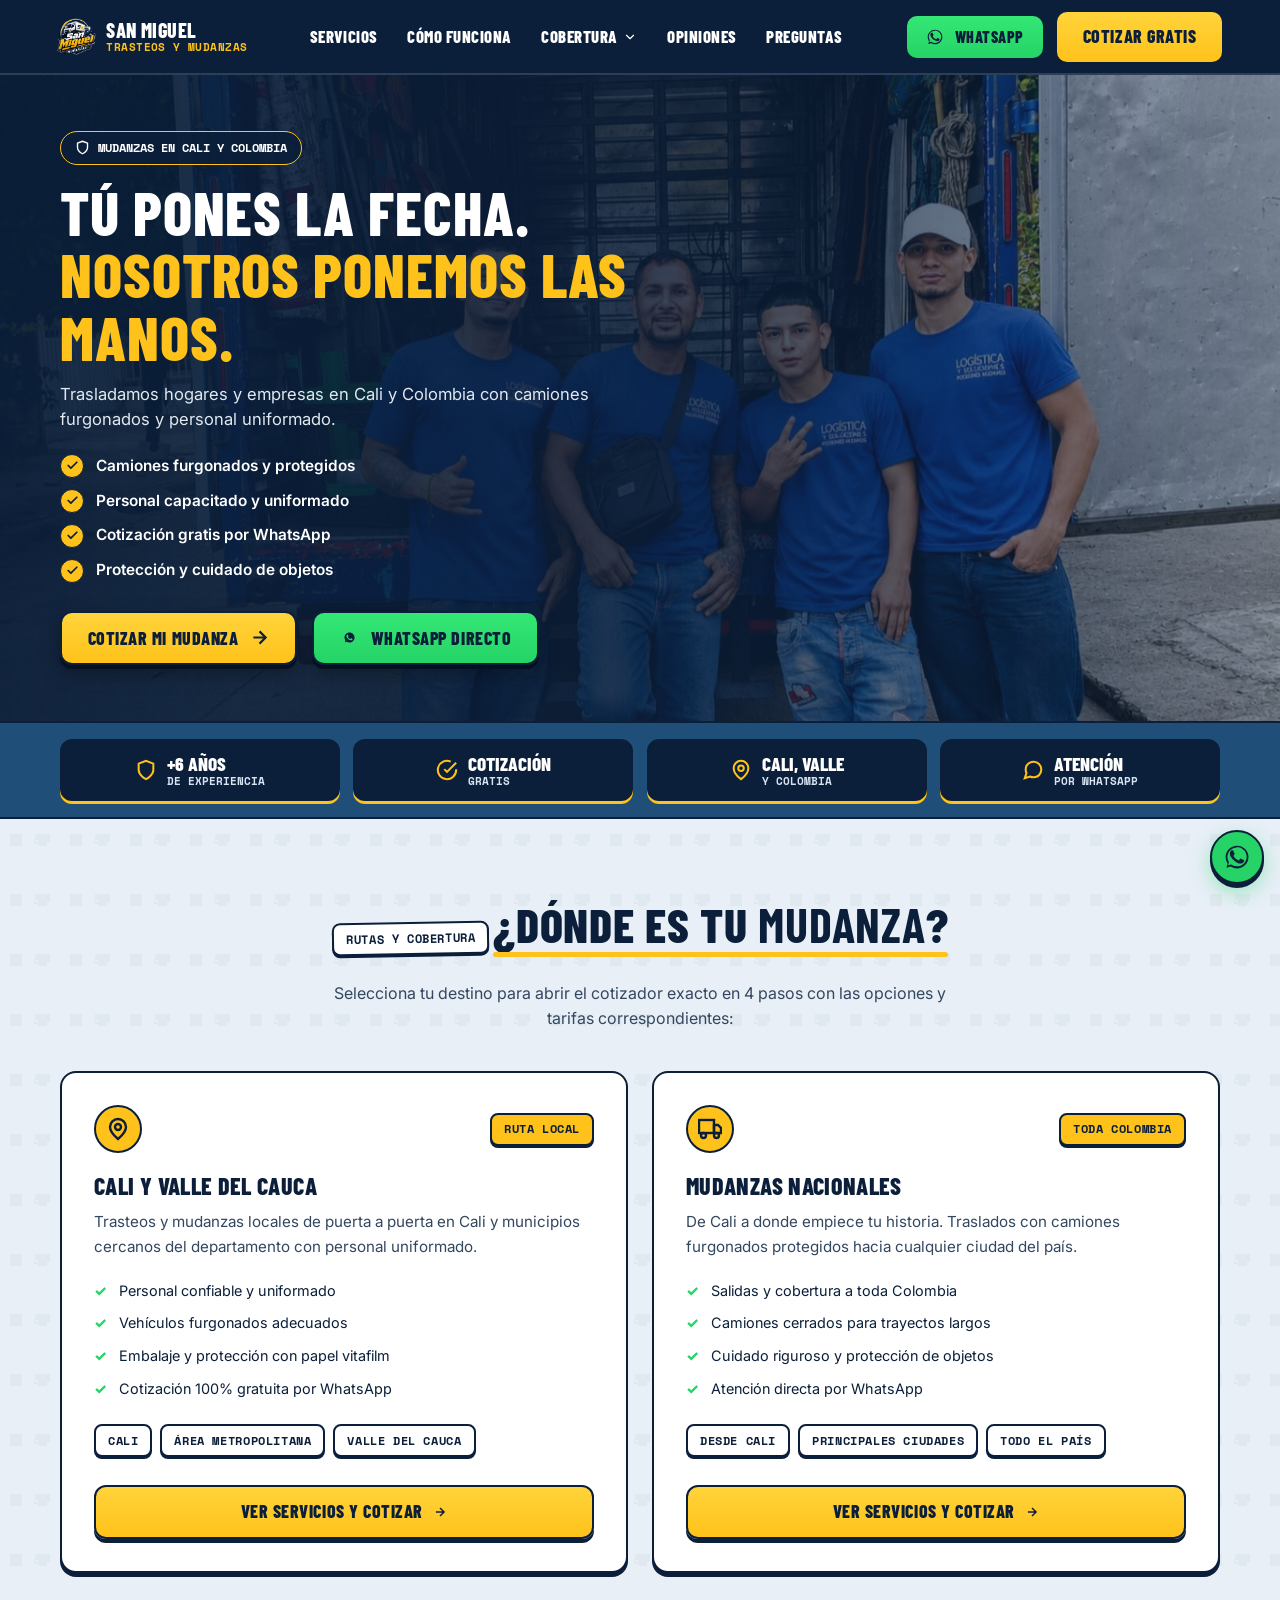
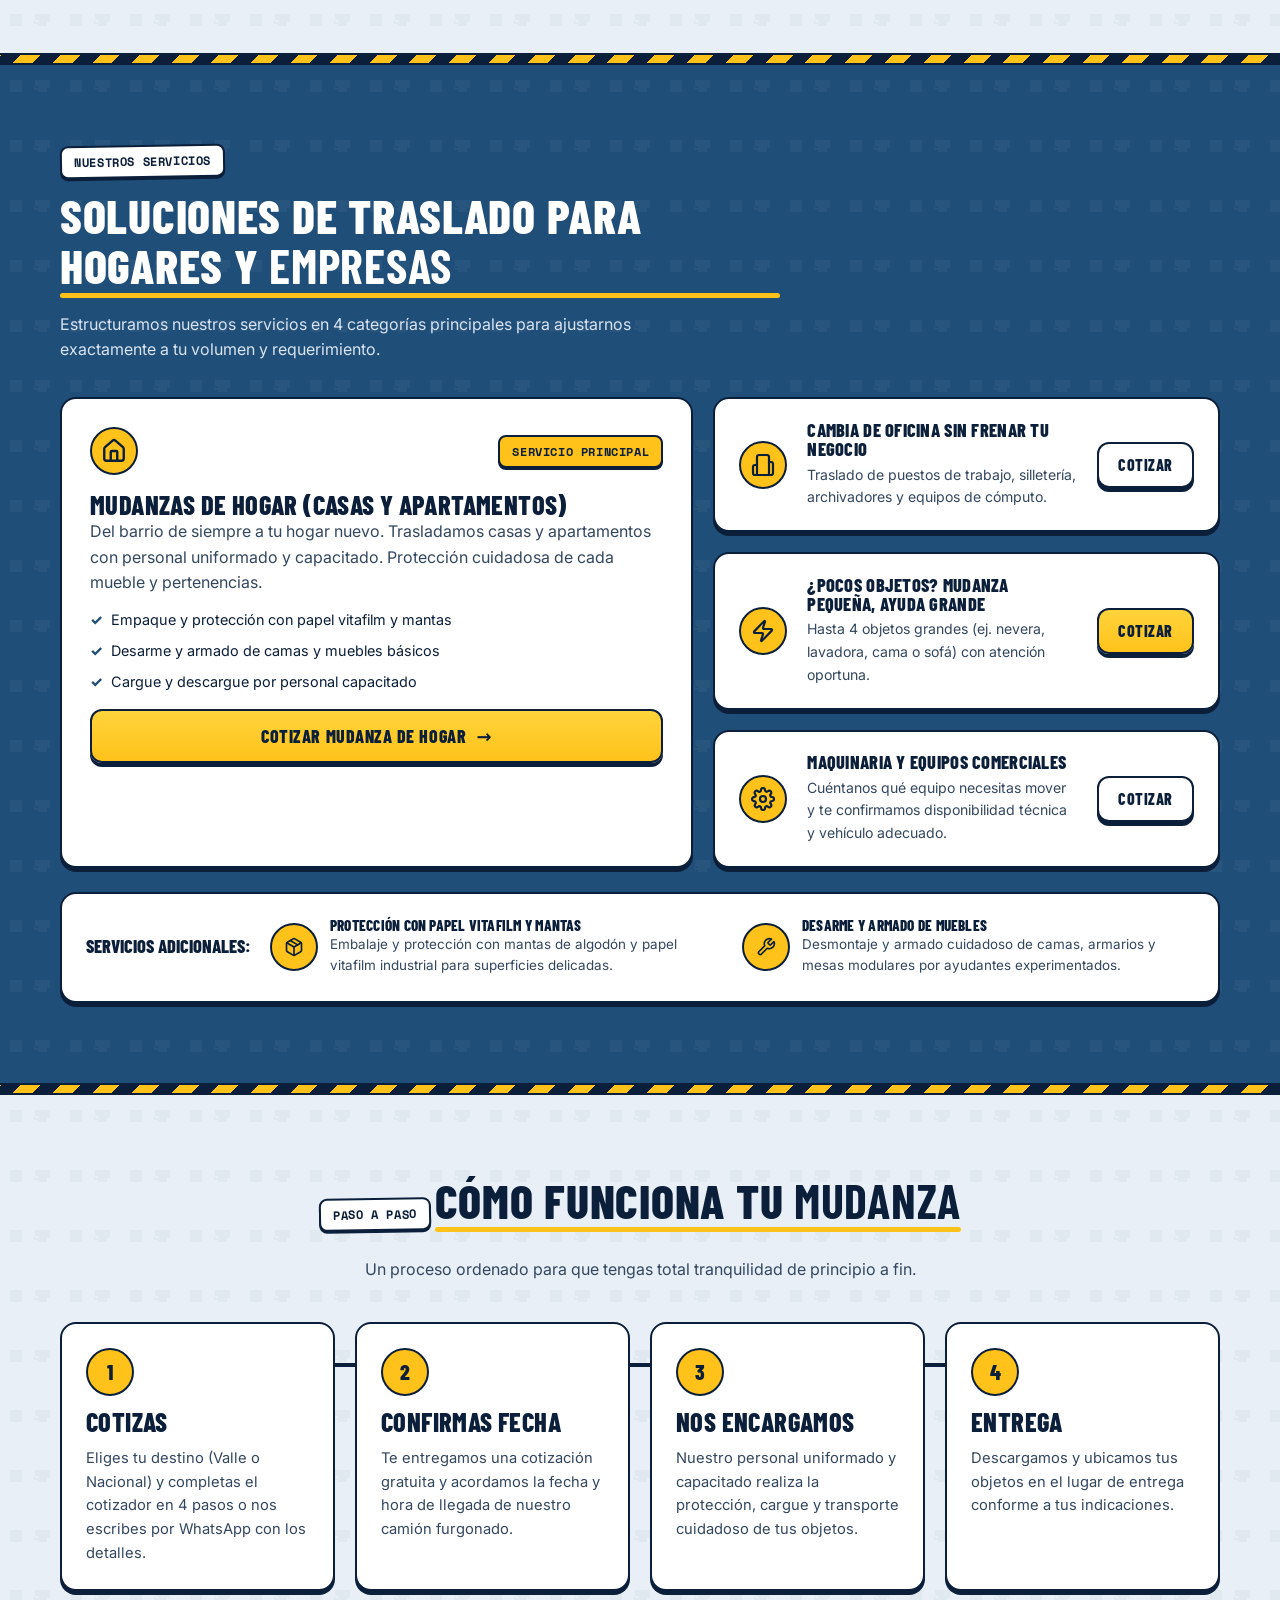
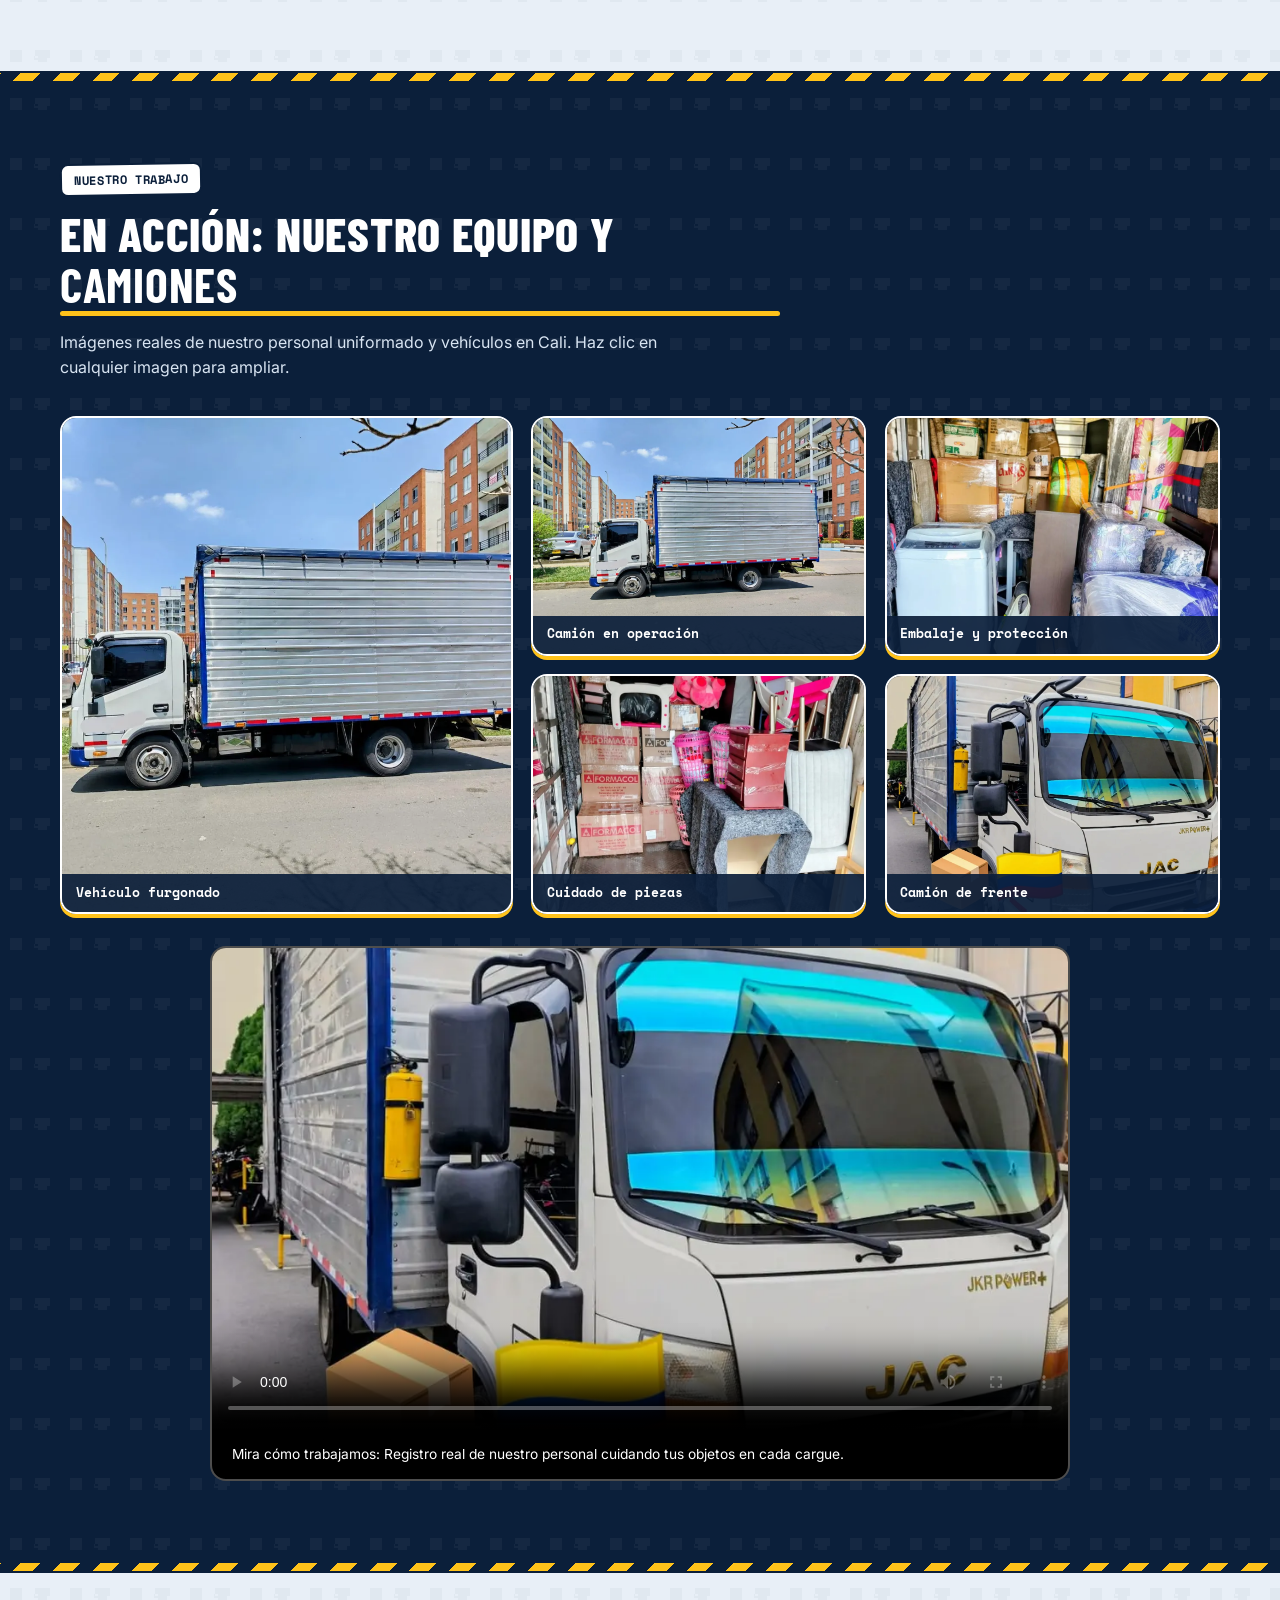
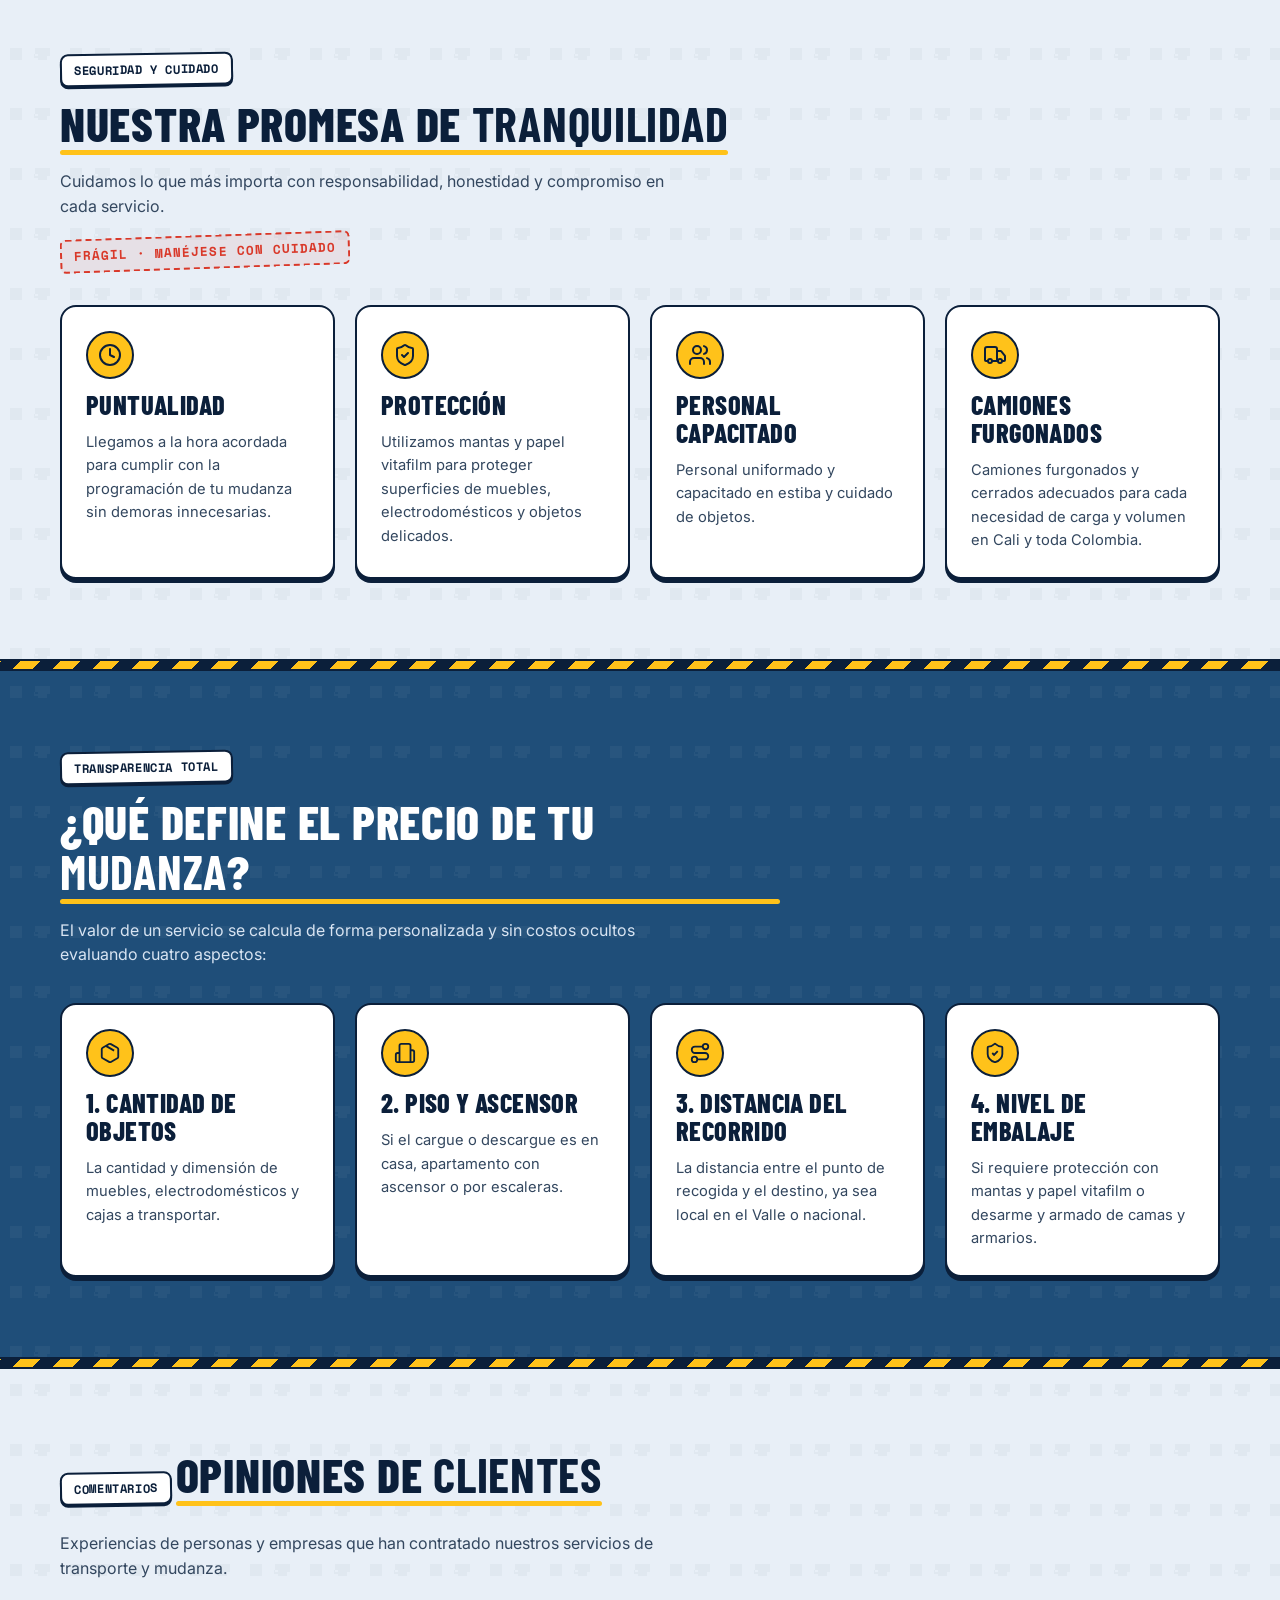
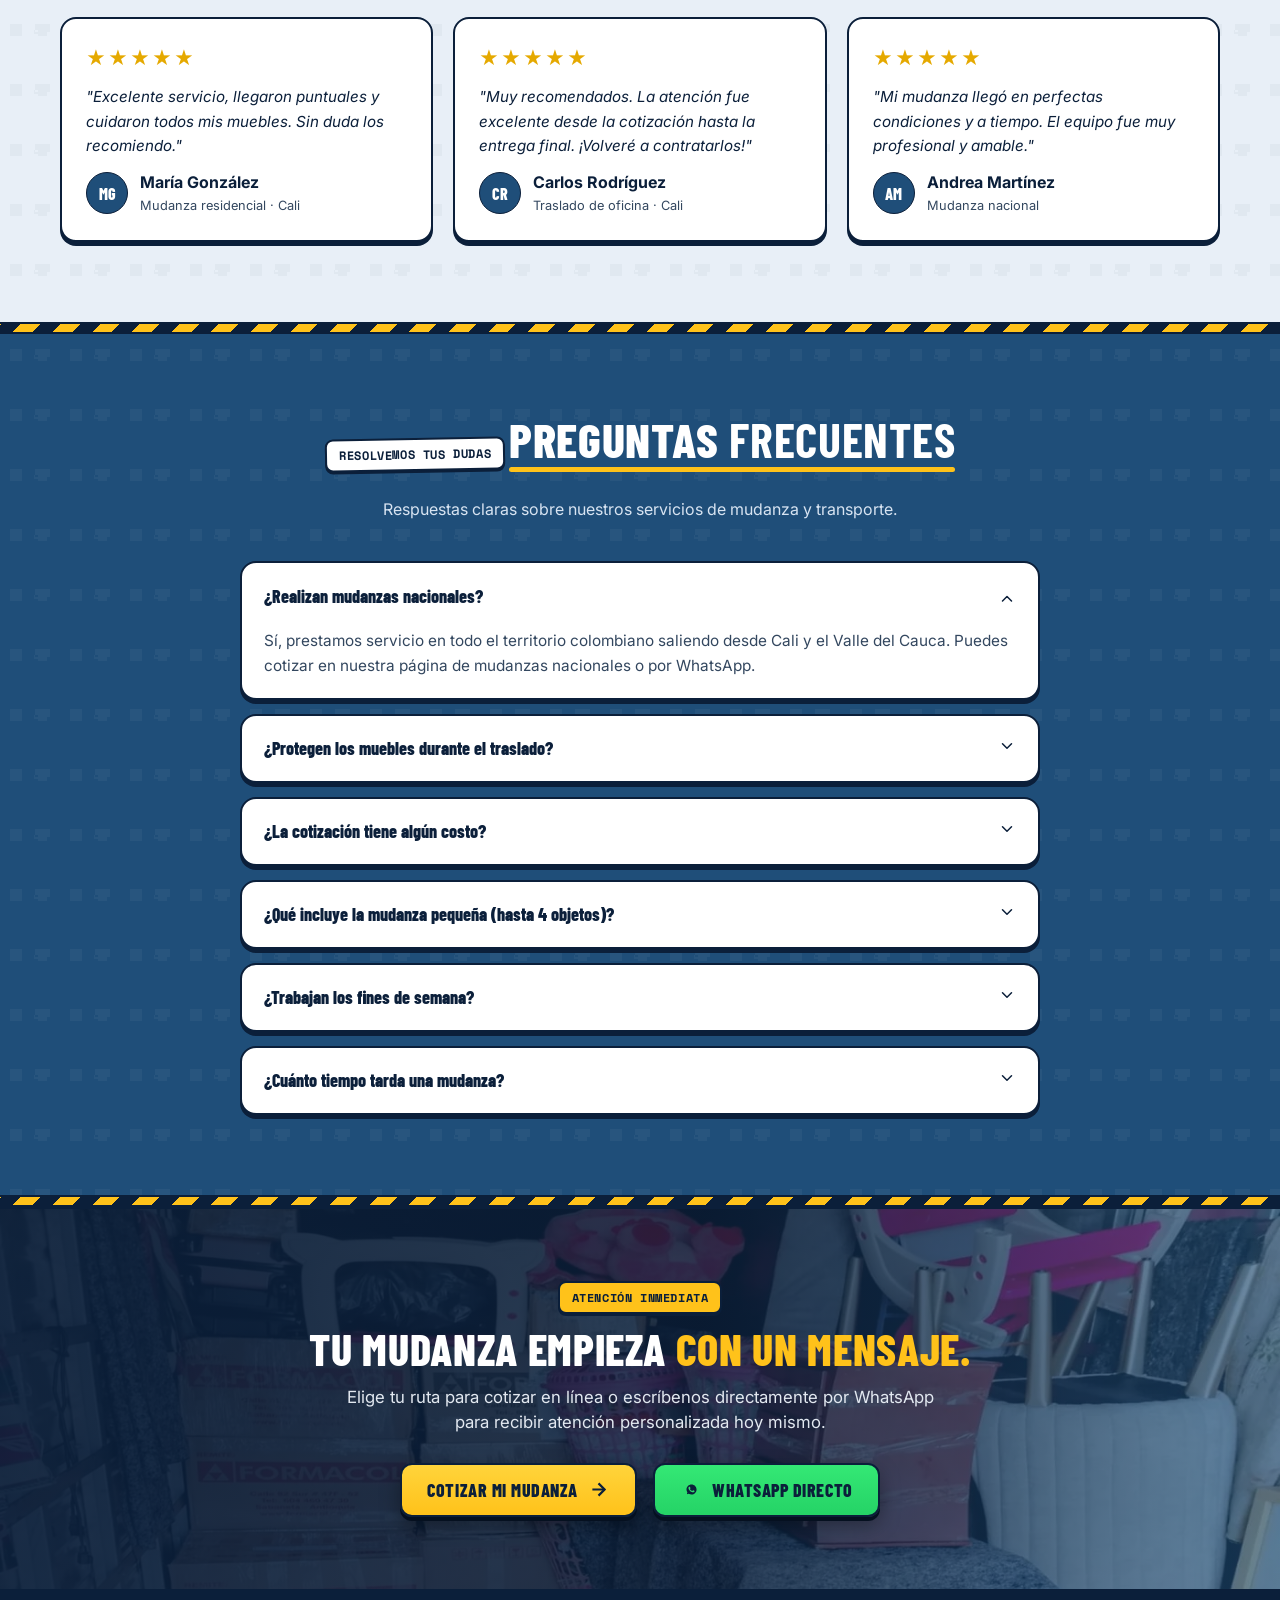
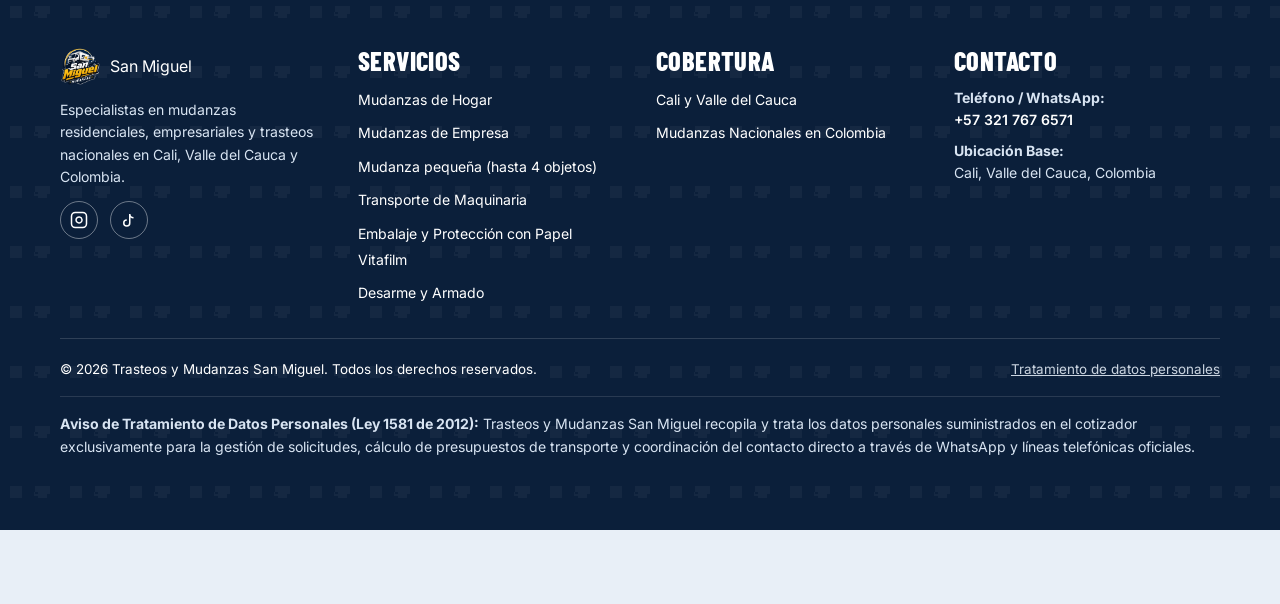
==== commit a9a588eb: "feat(v6): sincronizacion completa de estilos, scripts y estructura de navegacion" ====
--- a/index.html
+++ b/index.html
@@ -197,17 +197,43 @@
       <div class="hero-v5-overlay"></div>
       <div class="hero-v5-container">
         <div class="hero-v5-content">
-          <div class="status-chip hero-status-chip" role="status">
-            <span class="status-chip-dot" aria-hidden="true"></span>
-            <span class="status-chip-text">Cotización gratis por WhatsApp</span>
+          <div class="hero-v5-tag">
+            <svg width="15" height="15" viewBox="0 0 24 24" fill="none" stroke="currentColor" stroke-width="2.2" stroke-linecap="round" stroke-linejoin="round" aria-hidden="true"><path d="M12 22s8-4 8-10V5l-8-3-8 3v7c0 6 8 10 8 10z"/></svg>
+            <span>Mudanzas en Cali y Colombia</span>
           </div>
           <h1 id="hero-title" class="hero-v5-title">
             Tú pones la fecha.<br>
             <span class="line-yellow">Nosotros ponemos las manos.</span>
           </h1>
           <p class="hero-v5-subtitle">
-            Trasladamos hogares y empresas en Cali y Colombia con camiones furgonados y personal uniformado. Cotiza en unos 2 minutos.
+            Trasladamos hogares y empresas en Cali y Colombia con camiones furgonados y personal uniformado.
           </p>
+          <ul class="hero-v5-checks" aria-label="Beneficios principales">
+            <li>
+              <span class="hero-v5-check-icon" aria-hidden="true">
+                <svg width="12" height="12" viewBox="0 0 24 24" fill="none" stroke="currentColor" stroke-width="3" stroke-linecap="round" stroke-linejoin="round"><polyline points="20 6 9 17 4 12"/></svg>
+              </span>
+              <span>Camiones furgonados y protegidos</span>
+            </li>
+            <li>
+              <span class="hero-v5-check-icon" aria-hidden="true">
+                <svg width="12" height="12" viewBox="0 0 24 24" fill="none" stroke="currentColor" stroke-width="3" stroke-linecap="round" stroke-linejoin="round"><polyline points="20 6 9 17 4 12"/></svg>
+              </span>
+              <span>Personal capacitado y uniformado</span>
+            </li>
+            <li>
+              <span class="hero-v5-check-icon" aria-hidden="true">
+                <svg width="12" height="12" viewBox="0 0 24 24" fill="none" stroke="currentColor" stroke-width="3" stroke-linecap="round" stroke-linejoin="round"><polyline points="20 6 9 17 4 12"/></svg>
+              </span>
+              <span>Cotización gratis por WhatsApp</span>
+            </li>
+            <li>
+              <span class="hero-v5-check-icon" aria-hidden="true">
+                <svg width="12" height="12" viewBox="0 0 24 24" fill="none" stroke="currentColor" stroke-width="3" stroke-linecap="round" stroke-linejoin="round"><polyline points="20 6 9 17 4 12"/></svg>
+              </span>
+              <span>Protección y cuidado de objetos</span>
+            </li>
+          </ul>
           <div class="hero-v5-actions">
             <a href="#donde-es" class="btn btn--primary btn--hero-v5">
               <span>Cotizar mi mudanza</span>
@@ -218,32 +244,6 @@
               <span>WhatsApp directo</span>
             </a>
           </div>
-          <ul class="hero-chips-grid" aria-label="Beneficios principales">
-            <li>
-              <span class="hero-v5-check-icon" aria-hidden="true">
-                <svg width="12" height="12" viewBox="0 0 24 24" fill="none" stroke="currentColor" stroke-width="3" stroke-linecap="round" stroke-linejoin="round"><polyline points="20 6 9 17 4 12"/></svg>
-              </span>
-              <span>Camiones furgonados y protegidos</span>
-            </li>
-            <li>
-              <span class="hero-v5-check-icon" aria-hidden="true">
-                <svg width="12" height="12" viewBox="0 0 24 24" fill="none" stroke="currentColor" stroke-width="3" stroke-linecap="round" stroke-linejoin="round"><polyline points="20 6 9 17 4 12"/></svg>
-              </span>
-              <span>Personal capacitado y uniformado</span>
-            </li>
-            <li>
-              <span class="hero-v5-check-icon" aria-hidden="true">
-                <svg width="12" height="12" viewBox="0 0 24 24" fill="none" stroke="currentColor" stroke-width="3" stroke-linecap="round" stroke-linejoin="round"><polyline points="20 6 9 17 4 12"/></svg>
-              </span>
-              <span>Cotización gratis por WhatsApp</span>
-            </li>
-            <li>
-              <span class="hero-v5-check-icon" aria-hidden="true">
-                <svg width="12" height="12" viewBox="0 0 24 24" fill="none" stroke="currentColor" stroke-width="3" stroke-linecap="round" stroke-linejoin="round"><polyline points="20 6 9 17 4 12"/></svg>
-              </span>
-              <span>Protección y cuidado de objetos</span>
-            </li>
-          </ul>
         </div>
       </div>
     </section>
@@ -964,6 +964,12 @@
       <!-- Logo Oficial SVG de WhatsApp -->
       <svg width="28" height="28" viewBox="0 0 24 24" fill="currentColor" aria-hidden="true"><path d="M17.472 14.382c-.301-.15-1.78-.878-2.056-.978-.276-.1-.477-.15-.678.15-.201.301-.778.978-.954 1.179-.176.2-.351.226-.652.075-.301-.15-1.272-.469-2.423-1.496-.896-.799-1.501-1.786-1.677-2.087-.176-.301-.019-.464.132-.614.136-.135.301-.351.452-.527.15-.176.201-.301.301-.502.101-.2.05-.376-.025-.527-.075-.15-.678-1.636-.929-2.241-.244-.589-.493-.509-.678-.519l-.578-.01c-.201 0-.527.075-.803.376-.276.301-1.054 1.029-1.054 2.509 0 1.48 1.079 2.909 1.23 3.11.15.201 2.124 3.243 5.145 4.549.719.311 1.28.497 1.718.636.722.23 1.379.197 1.898.12.579-.087 1.78-.727 2.031-1.43.251-.703.251-1.305.176-1.43-.075-.125-.276-.201-.577-.351zM12.042 21.82a9.78 9.78 0 0 1-4.99-1.365l-.358-.213-3.71.973.99-3.616-.233-.371A9.778 9.778 0 0 1 2.25 12.04c0-5.397 4.39-9.787 9.792-9.787 2.614 0 5.072 1.018 6.921 2.868a9.73 9.73 0 0 1 2.866 6.919c0 5.398-4.39 9.78-9.787 9.78zm0-18.04c-4.55 0-8.25 3.7-8.25 8.26 0 1.455.38 2.875 1.1 4.12l.17.296-.728 2.66 2.723-.715.286.17a8.216 8.216 0 0 0 4.699 1.429c4.55 0 8.25-3.7 8.25-8.26 0-2.206-.859-4.28-2.418-5.84a8.212 8.212 0 0 0-5.882-2.42z"/></svg>
     </a>
+    <a href="tel:+573217676571" 
+       class="floating-btn floating-btn--call" 
+       aria-label="Llamar al +57 321 767 6571">
+      <!-- Icono de Teléfono Oficial en SVG -->
+      <svg width="24" height="24" viewBox="0 0 24 24" fill="none" stroke="currentColor" stroke-width="2.2" stroke-linecap="round" stroke-linejoin="round" aria-hidden="true"><path d="M22 16.92v3a2 2 0 0 1-2.18 2 19.79 19.79 0 0 1-8.63-3.07 19.5 19.5 0 0 1-6-6 19.79 19.79 0 0 1-3.07-8.67A2 2 0 0 1 4.11 2h3a2 2 0 0 1 2 1.72 12.84 12.84 0 0 0 .7 2.81 2 2 0 0 1-.45 2.11L8.09 9.91a16 16 0 0 0 6 6l1.27-1.27a2 2 0 0 1 2.11-.45 12.84 12.84 0 0 0 2.81.7A2 2 0 0 1 22 16.92z"/></svg>
+    </a>
   </div>
 
   <script src="config.js"></script>
--- a/styles.css
+++ b/styles.css
@@ -1,106 +1,81 @@
 /* ==========================================================================
-   Trasteos y Mudanzas San Miguel - Hoja de Estilos Definitiva (v4.5 Pulida)
-   Conserva la identidad visual original (bordes definidos, cinta de embalar,
-   ritmo de fondos tinta/acero/gris/mostaza) con acabados limpios y sin código duplicado.
+   Trasteos y Mudanzas San Miguel - Hoja de Estilos Definitiva Corregida
+   Soluciona: Menú transparente, FAQs en blanco, Cotizador oscuro, imágenes
+   cortadas y botones apagados. Incluye animaciones táctiles y brillo vivo.
    ========================================================================== */
 
 @import url('https://fonts.googleapis.com/css2?family=Barlow+Condensed:wght@700;800&family=Inter:wght@400;500;600;700&family=Space+Mono:wght@700&display=swap');
 
 :root {
-  /* Paleta Original de Marca */
+  /* Paleta Oficial Vibrante y Sólida */
   --tinta: #0B1F3A;
   --acero: #1F4E79;
-  --acero-oscuro: #173C5E;
-  --gris: #E6ECF4;
-  --mostaza: #E5A900;
-  --mostaza-oscura: #C99400;
+  --acero-oscuro: #143556;
+  --contenedor: #122B4D;
+  --gris: #E8EFF7;
+  --gris-borde: #CBD5E1;
+  --mostaza: #FFC21A;
+  --mostaza-oscura: #E5A900;
+  --mostaza-clara: #FFF4CC;
   --verde-wa: #25D366;
-  --verde-wa-oscuro: #1FB457;
+  --verde-wa-oscuro: #1DA851;
   --blanco: #FFFFFF;
-  --texto: var(--tinta);
+
+  /* Textos de Alto Contraste */
+  --texto: #0B1F3A;
   --texto-suave: #33475F;
   --texto-claro: #FFFFFF;
-  --texto-claro-suave: #D3DEEB;
-  --error: #A61B1B;
+  --texto-claro-suave: #D8E4F2;
+  --error: #DC2626;
+  --rojo-sello: #D93829;
 
   /* Alias de compatibilidad */
   --cobalto: var(--acero);
   --cobalto-oscuro: var(--acero-oscuro);
   --amarillo: var(--mostaza);
   --amarillo-oscuro: var(--mostaza-oscura);
-  --amarillo-claro: var(--gris);
   --cielo: var(--gris);
-  --cielo-medio: var(--gris);
   --hielo: var(--blanco);
-  --carton: var(--mostaza);
-  --carton-claro: var(--gris);
-  --rojo-sello: #C53030;
-  --azul-claro: var(--gris);
-  --azul-marca: var(--acero);
   --azul-tinta: var(--tinta);
-  --azul-cielo: var(--gris);
   --azul-hielo: var(--gris);
   --amarillo-marca: var(--mostaza);
-  --crema-amarilla: var(--gris);
-  --blue-brand: var(--acero);
   --blue-footer: var(--tinta);
   --navy-deep: var(--tinta);
-  --navy-surface: var(--acero-oscuro);
-  --yellow-brand: var(--mostaza);
-  --yellow-text: var(--tinta);
-  --bg-sky: var(--gris);
-  --bg-soft: var(--gris);
-  --text-main: var(--tinta);
+  --text-main: var(--texto);
   --text-muted: var(--texto-suave);
-  --border-light: rgba(11, 31, 58, 0.22);
-  --border-focus: var(--mostaza);
-  --color-error: var(--error);
-  --color-error-bg: #FEF2F2;
-  --color-success: var(--acero);
-  --color-success-bg: var(--blanco);
-
-  /* Bordes y Sombras Refinadas (Sólidas pero elegantes, sin verse toscas) */
-  --brut-borde: 1.5px solid var(--tinta);
-  --brut-sombra: 0 4px 0 var(--tinta);
-  --brut-sombra-hover: 0 6px 0 var(--tinta);
-  --brut-sombra-active: 0 1px 0 var(--tinta);
-  --shadow-subtle: 0 2px 0 var(--tinta);
-  --shadow-card: var(--brut-sombra);
+  --border-light: rgba(11, 31, 58, 0.18);
+
+  /* Bordes y Relieves con Personalidad */
+  --borde-firme: 2px solid var(--tinta);
+  --sombra-firme: 0 4px 0 var(--tinta);
+  --sombra-firme-hover: 0 6px 0 var(--tinta), 0 12px 24px rgba(11, 31, 58, 0.16);
+  --sombra-firme-active: 0 1px 0 var(--tinta);
 
   /* Radios */
-  --radius-btn: 10px;
+  --radius-btn: 12px;
   --radius-card: 16px;
   --radius-input: 10px;
   --radius-pill: 9999px;
-  --brut-radius: var(--radius-card);
-  --radius-sm: var(--radius-btn);
-  --radius-md: var(--radius-input);
-  --radius-lg: var(--radius-card);
-  --radius-full: var(--radius-pill);
-
-  --btn-height: 52px;
+
+  --btn-height: 54px;
+  --header-height: 68px;
   --fab-size: 54px;
 
-  /* Cinta de embalar característica */
+  /* Cinta de embalar */
   --tape-pattern: repeating-linear-gradient(-45deg, var(--tinta) 0 14px, var(--mostaza) 14px 28px);
 
+  /* Tipografías */
   --font-headings: 'Barlow Condensed', system-ui, sans-serif;
   --font-body: 'Inter', system-ui, -apple-system, sans-serif;
   --font-mono: 'Space Mono', ui-monospace, monospace;
 
-  --space-xl: 2rem;
-  --space-2xl: 3.5rem;
-
-  /* Movimiento */
-  --dur-rapida: 150ms;
-  --dur-media: 250ms;
-  --dur-lenta: 400ms;
-  --ease-salida: cubic-bezier(0.23, 1, 0.32, 1);
-  --ease-cajon: cubic-bezier(0.32, 0.72, 0, 1);
-  --reveal-dist: 16px;
-  --duration-snap: var(--dur-rapida);
-  --duration-ui: var(--dur-media);
-  --ease-out-strong: var(--ease-salida);
+  /* Curvas de Animación */
+  --dur-rapida: 160ms;
+  --dur-media: 260ms;
+  --dur-lenta: 420ms;
+  --ease-salida: cubic-bezier(0.22, 1, 0.36, 1);
+  --ease-rebote: cubic-bezier(0.34, 1.56, 0.64, 1);
+  --reveal-dist: 18px;
 }
 
 /* --- Reseteo y Base --- */
@@ -114,10 +89,11 @@
   font-size: 16px;
   scroll-behavior: smooth;
   -webkit-text-size-adjust: 100%;
+  background-color: var(--tinta);
 }
 
 section[id], [id] {
-  scroll-margin-top: 92px;
+  scroll-margin-top: 84px;
 }
 
 body {
@@ -127,7 +103,8 @@
   line-height: 1.6;
   text-rendering: optimizeLegibility;
   -webkit-font-smoothing: antialiased;
-  padding-bottom: 75px;
+  padding-bottom: calc(74px + env(safe-area-inset-bottom, 0px));
+  overflow-x: clip;
 }
 
 img, video {
@@ -170,10 +147,10 @@
   z-index: 9999;
   background-color: var(--mostaza) !important;
   color: var(--tinta) !important;
-  border: var(--brut-borde) !important;
-  padding: 0.5rem 1rem;
+  border: var(--borde-firme);
+  padding: 0.6rem 1.2rem;
   border-radius: var(--radius-btn);
-  font-weight: 700;
+  font-weight: 800;
 }
 .skip-link:focus {
   top: 1rem;
@@ -192,75 +169,76 @@
 }
 
 .section-padding {
-  padding: 88px 0;
+  padding: 5rem 0;
 }
 @media (max-width: 768px) {
   .section-padding {
-    padding: 56px 0;
+    padding: 3.5rem 0;
   }
 }
 
 /* ==========================================================================
-   RITMO DE FONDOS DE SECCIÓN Y TEXTURAS ORIGINALES
+   RITMO DE FONDOS DE SECCIÓN Y TEXTURAS SÓLIDAS
    ========================================================================== */
-.bg-tinta, .hero-v5, .site-footer, .gallery-section {
+.hero-v5, .site-footer, .gallery-section {
   background-color: var(--tinta) !important;
   background-image: url("data:image/svg+xml,%3Csvg width='60' height='60' viewBox='0 0 60 60' xmlns='http://www.w3.org/2000/svg'%3E%3Cpath d='M10 15h12v12H10zm25 0h15v8h-3v4h-9v-4h-3zm-1 6h4v4h-4z' fill='%23ffffff' fill-opacity='0.04' fill-rule='evenodd'/%3E%3C/svg%3E");
   color: var(--texto-claro);
 }
 
-.bg-acero, .services-section, .pricing-factors-section, .faqs-section {
+.services-section, .pricing-factors-section, .faqs-section {
   background-color: var(--acero) !important;
   background-image: url("data:image/svg+xml,%3Csvg width='60' height='60' viewBox='0 0 60 60' xmlns='http://www.w3.org/2000/svg'%3E%3Cpath d='M10 15h12v12H10zm25 0h15v8h-3v4h-9v-4h-3zm-1 6h4v4h-4z' fill='%23ffffff' fill-opacity='0.04' fill-rule='evenodd'/%3E%3C/svg%3E");
-}
-
-.bg-gris, .where-move-section, .how-it-works-section, .guarantees-section, .reviews-section, .quote-wizard-section {
+  color: var(--texto-claro);
+}
+
+.where-move-section, .how-it-works-section, .guarantees-section,
+.reviews-section, .quote-wizard-section, .section-light-blobs:not(.services-section):not(.pricing-factors-section):not(.faqs-section) {
   background-color: var(--gris) !important;
   background-image: url("data:image/svg+xml,%3Csvg width='60' height='60' viewBox='0 0 60 60' xmlns='http://www.w3.org/2000/svg'%3E%3Cpath d='M10 15h12v12H10zm25 0h15v8h-3v4h-9v-4h-3zm-1 6h4v4h-4z' fill='%230B1F3A' fill-opacity='0.035' fill-rule='evenodd'/%3E%3C/svg%3E");
-}
-
-/* Cinta de embalar divisoria */
+  color: var(--tinta) !important;
+}
+
 .packing-tape-divider {
-  height: 14px;
+  height: 12px;
   background: var(--tape-pattern) !important;
-  border-top: 1.5px solid var(--tinta);
-  border-bottom: 1.5px solid var(--tinta);
+  border-top: 2px solid var(--tinta);
+  border-bottom: 2px solid var(--tinta);
   width: 100%;
 }
 
-/* Sello Frágil */
 .stamp-fragil {
   display: inline-block;
   border: 2px dashed var(--rojo-sello);
   color: var(--rojo-sello);
   font-family: var(--font-mono);
-  font-size: 0.82rem;
+  font-size: 0.8rem;
   font-weight: 800;
   text-transform: uppercase;
-  padding: 0.25rem 0.65rem;
-  border-radius: 4px;
+  padding: 0.3rem 0.75rem;
+  border-radius: 6px;
   transform: rotate(-2deg);
   letter-spacing: 0.08em;
-  background-color: rgba(197, 48, 48, 0.08);
+  background-color: rgba(217, 56, 41, 0.08);
 }
 
 /* ==========================================================================
-   TIPOGRAFÍA, TÍTULOS Y ETIQUETAS CON IDENTIDAD
+   TIPOGRAFÍA Y ENCABEZADOS DE SECCIÓN (Sin textos desaparecidos)
    ========================================================================== */
-h1, h2, h3, h4, .section-title {
+h1, h2, h3, h4 {
   font-family: var(--font-headings);
   text-transform: uppercase;
   letter-spacing: 0.015em;
-  line-height: 1.04;
+  line-height: 1.05;
   font-weight: 800;
 }
 
-h1 { font-size: clamp(2.35rem, 5.5vw, 4.5rem); }
-h2 { font-size: clamp(1.85rem, 3.8vw, 3.1rem); }
-h3 { font-size: clamp(1.25rem, 2.2vw, 1.75rem); }
+h1 { font-size: clamp(2.3rem, 5.2vw, 4.2rem); }
+h2 { font-size: clamp(1.85rem, 3.8vw, 3rem); }
+h3 { font-size: clamp(1.25rem, 2.2vw, 1.65rem); }
 
 .section-header {
-  margin-bottom: var(--space-xl);
+  margin-bottom: 2.25rem;
   max-width: 720px;
 }
 .section-header.text-center {
@@ -284,136 +262,146 @@
   background: var(--mostaza);
   transform-origin: left center;
   transform: scaleX(1);
+  transition: transform 500ms var(--ease-salida) 100ms;
 }
 .text-center.section-header h2::after {
   transform-origin: center;
 }
 .js-motion .section-header[data-reveal]:not(.is-revealed) h2::after {
   transform: scaleX(0);
-}
-.js-motion .section-header h2::after {
-  transition: transform var(--dur-lenta) var(--ease-salida) 120ms;
 }
 .section-header p {
   margin-top: 14px !important;
   max-width: 62ch !important;
+  line-height: 1.55;
+}
+.section-header.text-center p {
   margin-left: auto;
   margin-right: auto;
-  line-height: 1.5;
-}
-
-/* Contrastes de encabezados según sección */
-.services-section .section-header h2,
-.pricing-factors-section .section-header h2,
-.faqs-section .section-header h2,
-.gallery-section .section-header h2 {
-  color: var(--texto-claro) !important;
-}
-.services-section .section-header p,
-.pricing-factors-section .section-header p,
-.faqs-section .section-header p,
-.gallery-section .section-header p {
+}
+
+/* Visibilidad estricta en encabezados de secciones oscuras vs claras */
+.services-section > .container > .section-header h2,
+.pricing-factors-section > .container > .section-header h2,
+.faqs-section > .container > .section-header h2,
+.gallery-section > .container > .section-header h2 {
+  color: #FFFFFF !important;
+}
+.services-section > .container > .section-header p,
+.pricing-factors-section > .container > .section-header p,
+.faqs-section > .container > .section-header p,
+.gallery-section > .container > .section-header p {
   color: var(--texto-claro-suave) !important;
 }
-.how-it-works-section .section-header h2,
-.where-move-section .section-header h2,
-.guarantees-section .section-header h2,
-.reviews-section .section-header h2 {
-  color: var(--tinta) !important;
-}
-.how-it-works-section .section-header p,
-.where-move-section .section-header p,
-.guarantees-section .section-header p,
-.reviews-section .section-header p {
+
+.where-move-section > .container > .section-header h2,
+.how-it-works-section > .container > .section-header h2,
+.guarantees-section > .container > .section-header h2,
+.reviews-section > .container > .section-header h2,
+.quote-wizard-section > .container > .section-header h2,
+.section-light-blobs:not(.services-section):not(.pricing-factors-section):not(.faqs-section) > .container > .section-header h2 {
+  color: var(--tinta) !important;
+}
+.where-move-section > .container > .section-header p,
+.how-it-works-section > .container > .section-header p,
+.guarantees-section > .container > .section-header p,
+.reviews-section > .container > .section-header p,
+.quote-wizard-section > .container > .section-header p,
+.section-light-blobs:not(.services-section):not(.pricing-factors-section):not(.faqs-section) > .container > .section-header p {
   color: var(--texto-suave) !important;
 }
 
-/* Etiquetas con borde e inclinación sutil */
+/* Etiquetas Superiores */
 .section-eyebrow, .badge-pill, .clay-chip {
   display: inline-flex;
   align-items: center;
   gap: 0.4rem;
-  border: 1.5px solid var(--tinta);
+  border: 2px solid var(--tinta);
   border-radius: 8px;
-  background: var(--blanco);
+  background: var(--blanco) !important;
   color: var(--tinta) !important;
   font-family: var(--font-mono);
   font-size: 0.76rem;
   font-weight: 700;
   text-transform: uppercase;
   letter-spacing: 0.05em;
-  padding: 0.3rem 0.7rem;
-  box-shadow: var(--shadow-subtle);
+  padding: 0.3rem 0.75rem;
+  box-shadow: 0 2px 0 var(--tinta);
 }
 .section-eyebrow {
   transform: rotate(-1deg);
   margin-bottom: 0.75rem;
 }
 .clay-chip.featured, .badge-pill {
-  background: var(--mostaza);
+  background: var(--mostaza) !important;
 }
 
 /* ==========================================================================
-   ENCABEZADO Y MENÚ MÓVIL (Limpio y sin saturación de botones)
+   ENCABEZADO Y MENÚ DE LAS 3 LÍNEAS (100% SÓLIDO, NUNCA TRANSPARENTE)
    ========================================================================== */
 .site-header {
-  position: sticky;
-  top: 0;
-  z-index: 1000;
-  background: var(--tinta) !important;
-  border-bottom: 2px solid rgba(255, 255, 255, 0.12);
-  padding: 0.7rem 0;
+  position: sticky !important;
+  top: 0 !important;
+  z-index: 1000 !important;
+  min-height: var(--header-height);
+  background-color: var(--tinta) !important;
+  border-bottom: 2px solid rgba(255, 255, 255, 0.14) !important;
+  padding: 0.6rem 0 !important;
   color: #FFFFFF;
+  display: flex;
+  align-items: center;
   transition: padding var(--dur-media) var(--ease-salida),
               box-shadow var(--dur-media) var(--ease-salida);
 }
 .site-header.scrolled {
-  padding: 0.45rem 0;
-  border-bottom-color: var(--mostaza);
-  box-shadow: 0 6px 20px rgba(11, 31, 58, 0.45);
+  border-bottom-color: var(--mostaza) !important;
+  box-shadow: 0 6px 20px rgba(0, 0, 0, 0.45) !important;
 }
 
 .header-inner {
-  display: flex;
-  align-items: center;
-  justify-content: space-between;
-  gap: 1.25rem;
+  display: flex !important;
+  align-items: center !important;
+  justify-content: space-between !important;
+  width: 100%;
+  max-width: 1200px;
+  margin: 0 auto;
+  padding: 0 1rem !important;
+  gap: 0.75rem;
 }
 
 .logo-brand-single {
-  display: flex;
-  align-items: center;
-  gap: 0.65rem;
+  display: flex !important;
+  align-items: center !important;
+  gap: 0.65rem !important;
   flex-shrink: 0;
 }
 .logo-brand-single img {
-  height: 40px;
-  width: 40px;
+  height: 40px !important;
+  width: 40px !important;
   object-fit: contain;
-  transition: transform var(--dur-media) var(--ease-salida);
-}
-.site-header.scrolled .logo-brand-single img {
-  transform: scale(0.9);
 }
 .brand-text-wrap {
-  display: flex;
-  flex-direction: column;
-  line-height: 1.15;
+  display: flex !important;
+  flex-direction: column !important;
+  line-height: 1.12 !important;
 }
 .brand-title {
   font-family: var(--font-headings);
   font-weight: 800;
   font-size: 1.25rem;
-  color: var(--texto-claro) !important;
+  color: #FFFFFF !important;
   text-transform: uppercase;
   letter-spacing: 0.02em;
 }
+/* Siempre visible en móvil y escritorio */
 .brand-sub {
+  display: block !important;
   font-family: var(--font-mono);
-  font-size: 0.7rem;
+  font-size: 0.66rem !important;
   font-weight: 700;
   color: var(--mostaza) !important;
   text-transform: uppercase;
+  letter-spacing: 0.04em;
 }
 
 .nav-links {
@@ -432,7 +420,7 @@
   font-weight: 800 !important;
   text-transform: uppercase !important;
   letter-spacing: 0.03em !important;
-  color: var(--texto-claro) !important;
+  color: #FFFFFF !important;
   padding: 0.4rem 0.25rem;
   display: flex;
   align-items: center;
@@ -457,16 +445,16 @@
               opacity var(--dur-rapida) var(--ease-salida);
 }
 
-/* Desplegable Cobertura */
+/* Desplegable Cobertura Desktop */
 .dropdown-menu {
   position: absolute;
   top: 100%;
   left: 0;
   min-width: 240px;
-  background: var(--tinta) !important;
+  background-color: var(--tinta) !important;
   border: 2px solid var(--mostaza) !important;
   border-radius: var(--radius-card) !important;
-  box-shadow: 0 10px 25px rgba(0, 0, 0, 0.45) !important;
+  box-shadow: 0 12px 28px rgba(0, 0, 0, 0.5) !important;
   padding: 0.5rem;
   opacity: 0;
   visibility: hidden;
@@ -487,14 +475,14 @@
   gap: 0.65rem;
   padding: 0.65rem 0.85rem;
   border-radius: 10px;
-  color: var(--texto-claro) !important;
+  color: #FFFFFF !important;
   font-family: var(--font-headings);
   font-size: 1rem;
   font-weight: 800;
   text-transform: uppercase;
 }
 .dropdown-item:hover {
-  background: var(--acero) !important;
+  background-color: var(--acero) !important;
 }
 .dropdown-item-icon {
   width: 36px;
@@ -502,22 +490,19 @@
   border-radius: 50%;
   background: var(--mostaza) !important;
   color: var(--tinta) !important;
-  border: 1.5px solid var(--tinta);
   display: inline-flex;
   align-items: center;
   justify-content: center;
   flex-shrink: 0;
 }
-.dropdown-item-title { display: block; color: var(--texto-claro) !important; }
-.dropdown-item-desc { display: block; font-family: var(--font-body); font-size: 0.75rem; font-weight: 500; text-transform: none; color: var(--texto-claro-suave) !important; }
+.dropdown-item-title { display: block; color: #FFFFFF !important; }
+.dropdown-item-desc { display: block; font-family: var(--font-body); font-size: 0.75rem; font-weight: 400; text-transform: none; color: var(--texto-claro-suave) !important; }
 
 .header-actions {
   display: flex;
   align-items: center;
   gap: 0.65rem;
 }
-
-/* CERO SATURACIÓN EN MÓVIL: Ocultamos los botones de cotizar/WA en la barra móvil para dejar limpio el header */
 @media (max-width: 767px) {
   .header-actions .header-wa-btn,
   .header-actions .header-sticky-quote-btn {
@@ -525,6 +510,7 @@
   }
 }
 
+/* Botón de las 3 líneas (Hamburguesa) con fondo amarillo/borde claro visible */
 .hamburger-btn {
   display: flex;
   flex-direction: column;
@@ -532,19 +518,20 @@
   align-items: center;
   width: 44px;
   height: 44px;
-  background: transparent !important;
-  border: 1.5px solid rgba(255, 255, 255, 0.7) !important;
-  border-radius: var(--radius-btn);
+  background-color: var(--acero-oscuro) !important;
+  border: 2px solid var(--mostaza) !important;
+  border-radius: 10px !important;
   cursor: pointer;
   gap: 5px;
+  transition: transform 150ms ease, background-color 150ms ease;
 }
 @media (min-width: 960px) {
-  .hamburger-btn { display: none; }
+  .hamburger-btn { display: none !important; }
 }
 .hamburger-line {
   width: 22px;
   height: 2.5px;
-  background: var(--texto-claro) !important;
+  background-color: #FFFFFF !important;
   border-radius: 2px;
   transition: transform var(--dur-media) var(--ease-salida), opacity var(--dur-rapida) ease;
 }
@@ -552,11 +539,12 @@
 .hamburger-btn[aria-expanded="true"] .hamburger-line:nth-child(2) { opacity: 0; }
 .hamburger-btn[aria-expanded="true"] .hamburger-line:nth-child(3) { transform: translateY(-7.5px) rotate(-45deg); }
 
+/* Fondo oscuro detrás del menú móvil */
 .mobile-drawer-backdrop {
   position: fixed;
   inset: 0;
-  top: 58px;
-  background: rgba(11, 31, 58, 0.7);
+  top: 66px;
+  background-color: rgba(6, 15, 30, 0.78) !important;
   backdrop-filter: blur(4px);
   z-index: 990;
   opacity: 0;
@@ -567,20 +555,30 @@
   opacity: 1;
   visibility: visible;
 }
+
+/* Panel del Menú Móvil 100% SÓLIDO (Corrige la transparencia de la captura 2) */
 .mobile-nav-drawer {
-  position: absolute;
-  top: 100%;
-  left: 0;
-  right: 0;
-  background: var(--tinta) !important;
-  border-bottom: 2px solid var(--mostaza);
-  box-shadow: 0 14px 30px rgba(0, 0, 0, 0.5);
-  z-index: 995;
-  padding: 1rem 1.25rem 1.5rem;
+  position: absolute !important;
+  top: 100% !important;
+  left: 0 !important;
+  right: 0 !important;
+  width: 100% !important;
+  background-color: #0B1F3A !important;
+  background-image: linear-gradient(180deg, #0B1F3A 0%, #122B4D 100%) !important;
+  backdrop-filter: none !important;
+  -webkit-backdrop-filter: none !important;
+  border-top: 1px solid rgba(255, 255, 255, 0.12) !important;
+  border-bottom: 3px solid var(--mostaza) !important;
+  border-radius: 0 0 18px 18px !important;
+  box-shadow: 0 24px 48px rgba(0, 0, 0, 0.75) !important;
+  z-index: 999 !important;
+  padding: 1rem 1.25rem 1.5rem !important;
   transform: translateY(-12px);
   opacity: 0;
   visibility: hidden;
-  transition: transform var(--dur-media) var(--ease-cajon), opacity var(--dur-media) ease, visibility var(--dur-media);
+  transition: transform var(--dur-media) var(--ease-salida),
+              opacity var(--dur-media) ease,
+              visibility var(--dur-media);
 }
 .mobile-nav-drawer.is-open {
   transform: translateY(0);
@@ -590,144 +588,197 @@
 .mobile-nav-link {
   display: flex;
   align-items: center;
-  min-height: 46px;
-  padding: 0.65rem 0.5rem;
+  min-height: 48px;
+  padding: 0.7rem 0.5rem;
   font-family: var(--font-headings);
-  font-size: 1.15rem;
+  font-size: 1.2rem;
   font-weight: 800;
   text-transform: uppercase;
-  color: var(--texto-claro) !important;
-  border-bottom: 1px solid rgba(255, 255, 255, 0.1);
+  letter-spacing: 0.03em;
+  color: #FFFFFF !important;
+  border-bottom: 1px solid rgba(255, 255, 255, 0.12);
+  transition: color 150ms ease, padding-left 150ms ease;
+}
+.mobile-nav-link:hover, .mobile-nav-link:active {
+  color: var(--mostaza) !important;
+  padding-left: 0.85rem;
 }
 .mobile-coverage-block {
-  margin-top: 0.85rem;
-  padding-top: 0.85rem;
+  margin-top: 0.9rem;
+  padding-top: 0.75rem;
 }
 .mobile-coverage-title {
   display: block;
   font-family: var(--font-mono);
   font-size: 0.76rem;
+  font-weight: 700;
   color: var(--mostaza) !important;
   text-transform: uppercase;
-  margin-bottom: 0.5rem;
+  margin-bottom: 0.55rem;
 }
 .mobile-coverage-grid, .mobile-drawer-actions-row {
   display: grid;
   grid-template-columns: 1fr 1fr;
-  gap: 0.65rem;
+  gap: 0.7rem;
 }
 .mobile-coverage-card {
   display: flex;
   align-items: center;
-  gap: 0.45rem;
-  padding: 0.65rem 0.75rem;
-  background: var(--acero) !important;
-  color: var(--texto-claro) !important;
-  border: 1.5px solid rgba(255, 255, 255, 0.35) !important;
-  border-radius: var(--radius-btn) !important;
+  gap: 0.5rem;
+  padding: 0.75rem;
+  background-color: var(--acero) !important;
+  color: #FFFFFF !important;
+  border: 2px solid rgba(255, 255, 255, 0.25) !important;
+  border-radius: 10px !important;
   font-family: var(--font-headings);
+  font-size: 1rem;
   font-weight: 800;
   text-transform: uppercase;
 }
-.mobile-coverage-card svg { color: var(--mostaza); }
-.mobile-drawer-actions-row { margin-top: 1rem; }
+.mobile-coverage-card.active {
+  border-color: var(--mostaza) !important;
+  background-color: var(--acero-oscuro) !important;
+}
+.mobile-coverage-card svg { color: var(--mostaza) !important; flex-shrink: 0; }
+.mobile-drawer-actions-row { margin-top: 1.1rem; }
 
 /* ==========================================================================
-   SISTEMA DE BOTONES CON PERSONALIDAD (Relleno deslizante + Sombra medida)
+   BOTONES VIVOS CON PERSONALIDAD, BRILLO ANIMADO Y RELIEVE TÁCTIL
    ========================================================================== */
 .btn {
   position: relative;
   isolation: isolate;
-  display: inline-flex;
-  align-items: center;
-  justify-content: center;
-  gap: 0.6rem;
-  min-height: var(--btn-height);
-  padding: 0 1.4rem;
-  border: var(--brut-borde) !important;
+  display: inline-flex !important;
+  align-items: center !important;
+  justify-content: center !important;
+  gap: 0.65rem !important;
+  min-height: var(--btn-height) !important;
+  padding: 0 1.6rem !important;
+  border: 2px solid var(--tinta) !important;
   border-radius: var(--radius-btn) !important;
-  font-family: var(--font-headings);
-  font-weight: 800;
-  font-size: 1.05rem;
-  text-transform: uppercase;
-  letter-spacing: 0.02em;
-  text-decoration: none;
-  cursor: pointer;
-  overflow: hidden;
-  box-shadow: var(--brut-sombra) !important;
-  transition: transform var(--dur-rapida) var(--ease-salida),
-              box-shadow var(--dur-rapida) var(--ease-salida);
+  font-family: var(--font-headings) !important;
+  font-weight: 800 !important;
+  font-size: 1.12rem !important;
+  text-transform: uppercase !important;
+  letter-spacing: 0.03em !important;
+  text-decoration: none !important;
+  cursor: pointer !important;
+  overflow: hidden !important;
+  box-shadow: var(--sombra-firme) !important;
+  transition: transform 180ms var(--ease-rebote),
+              box-shadow 180ms var(--ease-salida),
+              filter 180ms ease !important;
   -webkit-tap-highlight-color: transparent;
-}
-.btn::before {
+  user-select: none;
+}
+
+/* Destello luminoso diagonal en botones principales */
+.btn--primary::after,
+.btn--yellow::after {
   content: "";
   position: absolute;
-  inset: 0;
-  z-index: -1;
-  background: var(--btn-fill, rgba(11, 31, 58, 0.12));
-  transform: scaleX(0);
-  transform-origin: left center;
-  transition: transform var(--dur-media) var(--ease-salida);
-}
-.btn .btn-arrow, .btn .arrow-icon, .btn .btn-arrow-circle {
+  top: 0;
+  left: -120%;
+  width: 65%;
+  height: 100%;
+  background: linear-gradient(90deg, transparent, rgba(255, 255, 255, 0.45), transparent);
+  transform: skewX(-20deg);
+  animation: btnShimmer 4.5s infinite;
+  pointer-events: none;
+}
+
+@keyframes btnShimmer {
+  0%, 70% { left: -120%; }
+  100% { left: 160%; }
+}
+
+.btn .arrow-icon,
+.btn .btn-arrow,
+.btn .btn-arrow-circle {
   display: inline-flex;
   align-items: center;
-  transition: transform var(--dur-media) var(--ease-salida);
-}
+  transition: transform 200ms var(--ease-rebote);
+}
+
 @media (hover: hover) and (pointer: fine) {
   .btn:hover {
-    transform: translateY(-2px);
-    box-shadow: var(--brut-sombra-hover) !important;
+    transform: translateY(-2px) !important;
+    box-shadow: var(--sombra-firme-hover) !important;
+    filter: brightness(1.04);
   }
-  .btn:hover::before { transform: scaleX(1); }
-  .btn:hover .btn-arrow, .btn:hover .arrow-icon, .btn:hover .btn-arrow-circle { transform: translateX(4px); }
-  .btn:hover .btn-arrow--back { transform: translateX(-4px); }
-}
+  .btn:hover .arrow-icon,
+  .btn:hover .btn-arrow,
+  .btn:hover .btn-arrow-circle {
+    transform: translateX(5px);
+  }
+  .btn:hover .btn-arrow--back {
+    transform: translateX(-5px);
+  }
+}
+
+/* Hundimiento físico al tocar en celular o clic */
 .btn:active {
-  transform: translateY(2px);
-  box-shadow: var(--brut-sombra-active) !important;
-}
-
-.btn--primary, .btn--yellow {
-  background: var(--mostaza) !important;
-  color: var(--tinta) !important;
-  --btn-fill: var(--mostaza-oscura);
-}
-.btn--primary *, .btn--yellow * { color: var(--tinta) !important; }
-
-.btn--wa {
-  background: var(--verde-wa) !important;
-  color: var(--tinta) !important;
-  --btn-fill: var(--verde-wa-oscuro);
-}
-.btn--wa *, .btn--wa svg { color: var(--tinta) !important; fill: var(--tinta) !important; }
-
-.btn--secondary {
+  transform: translateY(3px) !important;
+  box-shadow: var(--sombra-firme-active) !important;
+}
+
+/* 1. Botón Primario: Amarillo Oro Brillante (Nunca oscuro ni apagado) */
+.btn--primary,
+.btn--yellow,
+.quote-btn-next,
+.btn-cotizar-service {
+  background: linear-gradient(180deg, #FFD43B 0%, #FFC21A 100%) !important;
+  color: var(--tinta) !important;
+}
+.btn--primary *, .btn--yellow *, .quote-btn-next *, .btn-cotizar-service * {
+  color: var(--tinta) !important;
+}
+.btn--primary svg, .btn--yellow svg {
+  stroke: var(--tinta) !important;
+}
+
+/* 2. Botón WhatsApp: Verde Vivo Oficial */
+.btn--wa,
+.quote-btn-submit {
+  background: linear-gradient(180deg, #34E875 0%, #25D366 100%) !important;
+  color: var(--tinta) !important;
+}
+.btn--wa *, .btn--wa svg, .quote-btn-submit *, .quote-btn-submit svg {
+  color: var(--tinta) !important;
+  fill: var(--tinta) !important;
+}
+
+/* 3. Botón Secundario: Blanco Limpio con Borde Firme */
+.btn--secondary,
+.btn--outline,
+.quote-btn-prev {
   background: var(--blanco) !important;
   color: var(--tinta) !important;
-  --btn-fill: var(--gris);
-}
-.btn--secondary * { color: var(--tinta) !important; }
-
-.btn--sm { min-height: 44px; padding: 0 1.1rem; font-size: 0.95rem; }
-.btn--full { width: 100%; }
-
-.btn--hero-v5 {
-  height: 54px !important;
-  min-height: 54px !important;
-  padding: 0 1.65rem;
-  font-size: 1.05rem;
-}
+}
+.btn--secondary *, .quote-btn-prev * {
+  color: var(--tinta) !important;
+}
+
+/* En fondos oscuros (Hero, Header, Galería), resplandor mostaza en la sombra del botón */
+.hero-v5 .btn,
+.cta-banner-photo .btn,
+.mobile-nav-drawer .btn {
+  box-shadow: 0 4px 0 #051020, 0 8px 20px rgba(0, 0, 0, 0.35) !important;
+}
+
+.btn--sm { min-height: 46px !important; padding: 0 1.2rem !important; font-size: 1rem !important; }
+.btn--full { width: 100% !important; }
+
 .btn--hero-v5 svg.wa-icon, .btn--hero-v5 svg.arrow-icon {
-  width: 20px;
-  height: 20px;
+  width: 21px;
+  height: 21px;
   flex-shrink: 0;
 }
 
 .btn[disabled], .btn[aria-disabled="true"] {
-  cursor: not-allowed;
-  filter: saturate(0.35);
-  opacity: 0.65;
+  cursor: not-allowed !important;
+  filter: grayscale(0.5) !important;
+  opacity: 0.55 !important;
   box-shadow: none !important;
 }
 .btn-spinner {
@@ -745,138 +796,227 @@
 @keyframes spinnerRotate { to { transform: rotate(360deg); } }
 
 /* ==========================================================================
-   PORTADA V5 Y BARRA DE 4 CIFRAS (Ajustada para no cortarse en móvil)
+   PORTADA HERO V5 (Imagen integrada + Sin raya amarilla atravesada + Checks nítidos)
    ========================================================================== */
-.hero-v5 {
-  position: relative;
-  width: 100%;
-  min-height: 560px;
-  padding: 4rem 0;
-  overflow: hidden;
-  display: flex;
-  align-items: center;
-}
+.hero-v5,
+.hero-valle {
+  position: relative !important;
+  width: 100% !important;
+  min-height: 580px !important;
+  padding: 3.5rem 0 !important;
+  overflow: hidden !important;
+  display: flex !important;
+  align-items: center !important;
+  background-color: var(--tinta) !important;
+}
+
 .hero-v5-picture {
+  position: absolute !important;
+  inset: 0 !important;
+  width: 100% !important;
+  height: 100% !important;
+  z-index: 1 !important;
+  pointer-events: none !important;
+}
+
+.hero-v5-bg-img {
+  width: 100% !important;
+  height: 100% !important;
+  object-fit: cover !important;
+  object-position: center right !important;
+  animation: heroZoomSuave 18s var(--ease-salida) forwards;
+}
+
+@keyframes heroZoomSuave {
+  from { transform: scale(1); }
+  to { transform: scale(1.06); }
+}
+
+.hero-v5-overlay {
+  position: absolute !important;
+  inset: 0 !important;
+  z-index: 2 !important;
+  display: block !important;
+  background: linear-gradient(90deg, rgba(11, 31, 58, 0.95) 0%, rgba(11, 31, 58, 0.86) 48%, rgba(18, 43, 77, 0.45) 100%) !important;
+}
+
+.hero-v5-container,
+.hero-valle-container {
+  position: relative !important;
+  z-index: 3 !important;
+  width: 100% !important;
+  max-width: 1200px !important;
+  margin: 0 auto !important;
+  padding: 0 1.25rem !important;
+}
+
+/* Sin borde izquierdo atravesando los elementos */
+.hero-v5-content,
+.hero-valle-content {
+  max-width: 600px !important;
+  color: #FFFFFF !important;
+  border-left: none !important;
+  padding-left: 0 !important;
+  display: flex !important;
+  flex-direction: column !important;
+}
+
+/* Orden visual limpio: 1. Chip -> 2. Título -> 3. Subtítulo -> 4. Lista de Checks -> 5. Botones */
+.status-chip,
+.hero-v5-tag {
+  order: 1;
+  display: inline-flex !important;
+  align-items: center !important;
+  gap: 8px !important;
+  padding: 6px 14px !important;
+  border-radius: var(--radius-pill) !important;
+  background: rgba(11, 31, 58, 0.85) !important;
+  border: 1.5px solid var(--mostaza) !important;
+  color: #FFFFFF !important;
+  font-family: var(--font-mono) !important;
+  font-size: 0.76rem !important;
+  font-weight: 700 !important;
+  text-transform: uppercase !important;
+  width: fit-content !important;
+  margin-bottom: 1rem !important;
+  animation: fadeUpHero 400ms var(--ease-salida) both;
+}
+
+.status-chip-dot {
+  width: 9px !important;
+  height: 9px !important;
+  border-radius: 50% !important;
+  background-color: var(--verde-wa) !important;
+  position: relative !important;
+  flex-shrink: 0 !important;
+}
+.status-chip-dot::after {
+  content: "";
   position: absolute;
-  inset: 0;
-  z-index: 1;
-  pointer-events: none;
-}
-.hero-v5-bg-img {
-  width: 100%;
-  height: 100%;
-  object-fit: cover;
-  object-position: right center;
-  animation: heroSlowZoom 20s cubic-bezier(0.1, 0.9, 0.2, 1) forwards;
-}
-@keyframes heroSlowZoom {
-  0% { transform: scale(1.0); }
-  100% { transform: scale(1.06); }
-}
-.hero-v5-overlay {
-  position: absolute;
-  inset: 0;
-  z-index: 2;
-  background: linear-gradient(90deg, rgba(11,31,58,0.94) 0%, rgba(11,31,58,0.82) 45%, rgba(31,78,121,0.45) 75%, rgba(31,78,121,0.15) 100%);
-}
-.hero-v5-container, .hero-valle-container {
-  position: relative;
-  z-index: 3;
-  width: 100%;
-  max-width: 1200px;
-  margin: 0 auto;
-  padding: 0 1.25rem;
-}
-.hero-v5-content, .hero-valle-content {
-  max-width: 600px;
-  color: var(--blanco);
-}
-.hero-valle-content {
-  padding-left: 24px;
-  border-left: 3px solid var(--mostaza);
-}
-.hero-v5-tag {
-  display: inline-flex;
-  align-items: center;
-  gap: 0.5rem;
-  background-color: rgba(11, 31, 58, 0.65);
-  color: var(--mostaza);
-  border: 1.5px solid var(--mostaza);
-  font-family: var(--font-mono);
-  font-size: 0.78rem;
-  font-weight: 700;
-  letter-spacing: 0.05em;
-  text-transform: uppercase;
-  padding: 0.35rem 0.85rem;
-  border-radius: 6px;
-  margin-bottom: 1rem;
-}
-.hero-v5-title, .hero-valle-title {
-  color: var(--blanco);
-  margin: 0 0 0.85rem 0;
-}
-.hero-v5-title .line-yellow, .hero-valle-title .line-yellow {
-  color: var(--mostaza);
+  inset: -4px;
+  border-radius: 50%;
+  border: 2px solid var(--verde-wa);
+  animation: pulseDot 2s infinite ease-out;
+}
+@keyframes pulseDot {
+  0% { transform: scale(0.8); opacity: 1; }
+  100% { transform: scale(2.2); opacity: 0; }
+}
+
+.hero-v5-title,
+.hero-valle-title {
+  order: 2;
+  color: #FFFFFF !important;
+  margin: 0 0 0.85rem 0 !important;
+  font-size: clamp(2.35rem, 5vw, 3.8rem) !important;
+  line-height: 1.03 !important;
+  animation: fadeUpHero 400ms var(--ease-salida) 70ms both;
+}
+.hero-v5-title .line-yellow,
+.hero-valle-title .line-yellow {
+  color: var(--mostaza) !important;
   display: block;
 }
-.hero-v5-subtitle, .hero-valle-subtitle {
-  font-size: 1.05rem;
-  line-height: 1.45;
+
+/* Subtítulo completo sin puntos suspensivos ni recortes */
+.hero-v5-subtitle,
+.hero-valle-subtitle {
+  order: 3;
+  font-size: 1.04rem !important;
+  line-height: 1.5 !important;
   color: #E2E8F0 !important;
-  margin: 0 0 1.5rem 0 !important;
-  max-width: 500px;
-}
-.hero-v5-checks, .hero-valle-checks {
-  list-style: none;
+  margin: 0 0 1.35rem 0 !important;
+  max-width: 530px !important;
+  display: block !important;
+  -webkit-line-clamp: unset !important;
+  overflow: visible !important;
+  animation: fadeUpHero 400ms var(--ease-salida) 140ms both;
+}
+
+/* Lista de 4 Beneficios con el Chulito (✓) visible dentro del círculo amarillo */
+.hero-v5-checks,
+.hero-valle-checks,
+.hero-chips-grid {
+  order: 4;
+  list-style: none !important;
+  padding: 0 !important;
   margin: 0 0 1.75rem 0 !important;
-  display: flex;
-  flex-direction: column;
-  gap: 0.6rem;
-}
-.hero-v5-checks li, .hero-valle-checks li {
-  display: flex;
-  align-items: center;
-  gap: 0.75rem;
-  font-size: 0.95rem;
-  color: var(--blanco);
-  font-weight: 500;
-}
+  display: flex !important;
+  flex-direction: column !important;
+  gap: 0.65rem !important;
+  animation: fadeUpHero 400ms var(--ease-salida) 210ms both;
+}
+
+.hero-v5-checks li,
+.hero-valle-checks li,
+.hero-chips-grid li {
+  display: flex !important;
+  align-items: center !important;
+  gap: 0.75rem !important;
+  font-size: 0.96rem !important;
+  color: #FFFFFF !important;
+  font-weight: 600 !important;
+  background: transparent !important;
+  border: none !important;
+  padding: 0 !important;
+}
+
 .hero-v5-check-icon {
-  width: 22px;
-  height: 22px;
-  border-radius: 50%;
-  background-color: var(--mostaza);
-  color: var(--tinta);
-  display: inline-flex;
-  align-items: center;
-  justify-content: center;
-  flex-shrink: 0;
-}
+  width: 24px !important;
+  height: 24px !important;
+  border-radius: 50% !important;
+  background-color: var(--mostaza) !important;
+  color: var(--tinta) !important;
+  border: 1.5px solid var(--tinta) !important;
+  display: inline-flex !important;
+  align-items: center !important;
+  justify-content: center !important;
+  flex-shrink: 0 !important;
+}
+.hero-v5-check-icon svg {
+  width: 13px !important;
+  height: 13px !important;
+  stroke: var(--tinta) !important;
+  stroke-width: 3.2px !important;
+}
+
 .hero-v5-actions {
-  display: flex;
-  align-items: center;
-  gap: 0.85rem;
-  flex-wrap: wrap;
+  order: 5;
+  display: flex !important;
+  align-items: center !important;
+  gap: 0.9rem !important;
+  flex-wrap: wrap !important;
+  margin: 0 !important;
+  animation: fadeUpHero 400ms var(--ease-salida) 280ms both;
+}
+
+@keyframes fadeUpHero {
+  from { opacity: 0; transform: translateY(14px); }
+  to { opacity: 1; transform: translateY(0); }
 }
 
 @media (max-width: 768px) {
-  .hero-v5 {
-    padding: 2.25rem 0 2.5rem 0;
-    min-height: auto;
+  .hero-v5,
+  .hero-valle {
+    padding: 2.25rem 0 2.75rem 0 !important;
+    min-height: 540px !important;
+  }
+  .hero-v5-bg-img {
+    object-position: center !important;
   }
   .hero-v5-overlay {
-    background: linear-gradient(180deg, rgba(11,31,58,0.95) 0%, rgba(11,31,58,0.88) 55%, rgba(31,78,121,0.55) 100%);
+    background: linear-gradient(180deg, rgba(11, 31, 58, 0.78) 0%, rgba(11, 31, 58, 0.90) 45%, rgba(11, 31, 58, 0.97) 100%) !important;
   }
   .hero-v5-actions {
-    flex-direction: column;
-    width: 100%;
+    flex-direction: column !important;
+    width: 100% !important;
   }
-  .hero-v5-actions .btn--hero-v5 {
-    width: 100%;
+  .hero-v5-actions .btn {
+    width: 100% !important;
   }
 }
 
-/* Barra de 4 Cifras: Ajustada con borde fino y sin textos cortados en celular */
+/* Barra de 4 Cifras Inferior */
 .hero-bottom-stats-bar {
   background: var(--acero) !important;
   border-top: 2px solid var(--tinta);
@@ -892,16 +1032,20 @@
   display: flex;
   align-items: center;
   justify-content: center;
-  gap: 0.6rem;
-  padding: 0.7rem 0.65rem;
+  gap: 0.65rem;
+  padding: 0.75rem 0.7rem;
   background: var(--tinta) !important;
-  color: var(--texto-claro) !important;
-  border: 1.5px solid var(--tinta);
+  color: #FFFFFF !important;
+  border: 2px solid var(--tinta);
   border-radius: var(--radius-btn);
   box-shadow: 0 3px 0 var(--mostaza) !important;
+  transition: transform 200ms var(--ease-rebote);
+}
+.stat-pill-item:hover {
+  transform: translateY(-2px);
 }
 .stat-pill-item svg {
-  color: var(--mostaza);
+  color: var(--mostaza) !important;
   flex-shrink: 0;
 }
 .stat-pill-info {
@@ -911,7 +1055,7 @@
   line-height: 1.15;
 }
 .stat-pill-info .stat-pill-num {
-  color: var(--texto-claro) !important;
+  color: #FFFFFF !important;
   font-family: var(--font-headings);
   font-size: 1.2rem;
   font-weight: 800;
@@ -919,7 +1063,7 @@
 .stat-pill-info .stat-pill-text {
   color: var(--texto-claro-suave) !important;
   font-family: var(--font-mono);
-  font-size: 0.68rem;
+  font-size: 0.66rem;
   font-weight: 700;
 }
 @media (max-width: 768px) {
@@ -928,39 +1072,38 @@
     gap: 0.65rem;
   }
   .stat-pill-item {
-    padding: 0.6rem 0.5rem;
     justify-content: flex-start;
+    padding: 0.65rem;
   }
   .stat-pill-info .stat-pill-num { font-size: 1.05rem; }
-  .stat-pill-info .stat-pill-text { font-size: 0.62rem; }
+  .stat-pill-info .stat-pill-text { font-size: 0.6rem; }
 }
 
 /* ==========================================================================
-   TARJETAS Y SECCIONES CON TU DISEÑO DE BORDES DEFINIDOS PULIDOS
+   TARJETAS BLANCAS SÓLIDAS Y SECCIONES (100% Legibles)
    ========================================================================== */
 .service-info-card, .where-info-card, .bento-card-large, .bento-card-small,
 .service-card-v52, .timeline-step-card, .guarantee-item-card, .factor-card,
 .review-card, .faq-item, .quote-wizard-card, .quote-summary-card,
 .machinery-tech-card, .visual-radio-card, .additional-services-strip {
-  background: var(--blanco) !important;
-  color: var(--tinta);
-  border: var(--brut-borde) !important;
+  background-color: var(--blanco) !important;
+  color: var(--tinta) !important;
+  border: var(--borde-firme) !important;
   border-radius: var(--radius-card) !important;
-  box-shadow: var(--brut-sombra) !important;
-  transition: transform var(--dur-media) var(--ease-salida),
-              box-shadow var(--dur-media) var(--ease-salida);
+  box-shadow: var(--sombra-firme) !important;
+  transition: transform 220ms var(--ease-rebote),
+              box-shadow 220ms var(--ease-salida);
 }
 
 @media (hover: hover) and (pointer: fine) {
   .where-info-card:hover, .bento-card-large:hover, .bento-card-small:hover,
   .service-card-v52:hover, .timeline-step-card:hover, .guarantee-item-card:hover,
   .factor-card:hover, .review-card:hover {
-    transform: translateY(-3px) !important;
-    box-shadow: var(--brut-sombra-hover) !important;
+    transform: translateY(-4px) !important;
+    box-shadow: var(--sombra-firme-hover) !important;
   }
 }
 
-/* Iconos circulares mostaza con borde tinta */
 .clay-icon-circle, .service-icon-wrap, .service-icon-circle-v52,
 .card-icon, .factor-icon, .icon-container, .strip-item-icon {
   display: inline-flex;
@@ -972,7 +1115,7 @@
   border-radius: 50% !important;
   background: var(--mostaza) !important;
   color: var(--tinta) !important;
-  border: 1.5px solid var(--tinta) !important;
+  border: 2px solid var(--tinta) !important;
 }
 
 .where-info-card ul li span[style*="#25D366"]::before {
@@ -991,6 +1134,8 @@
   .services-bento-grid { grid-template-columns: 1fr; }
 }
 .bento-card-large { grid-row: span 3; }
+.bento-card-large h3, .bento-card-small h3 { color: var(--tinta) !important; }
+.bento-card-large p, .bento-card-small p { color: var(--texto-suave) !important; }
 .bento-card-small {
   padding: 1.35rem 1.5rem;
   display: grid;
@@ -1010,7 +1155,7 @@
 }
 .where-card-features li {
   font-size: 0.9rem;
-  color: var(--tinta);
+  color: var(--tinta) !important;
   display: flex;
   align-items: center;
   gap: 0.5rem;
@@ -1037,11 +1182,11 @@
   font-weight: 800;
   font-size: 1.15rem;
   text-transform: uppercase;
-  color: var(--tinta);
+  color: var(--tinta) !important;
 }
 .strip-item { display: flex; align-items: center; gap: 0.75rem; }
-.strip-item-text h4 { font-size: 0.95rem; color: var(--tinta); }
-.strip-item-text p { font-size: 0.84rem; color: var(--texto-suave); }
+.strip-item-text h4 { font-size: 0.95rem; color: var(--tinta) !important; }
+.strip-item-text p { font-size: 0.84rem; color: var(--texto-suave) !important; }
 
 /* 4 Tarjetas de Servicio (Valle y Nacional) */
 .services-grid-v52 {
@@ -1056,10 +1201,10 @@
   justify-content: space-between;
 }
 .service-card-v52-top { margin-bottom: 1.5rem; }
-.service-card-v52 h3 { margin: 0.85rem 0 0.5rem; color: var(--tinta); }
-.service-card-v52 p { color: var(--texto-suave); font-size: 0.94rem; }
-
-/* Cómo Funciona (Línea de Tiempo Conectora) */
+.service-card-v52 h3 { margin: 0.85rem 0 0.5rem; color: var(--tinta) !important; }
+.service-card-v52 p { color: var(--texto-suave) !important; font-size: 0.94rem; }
+
+/* Cómo Funciona (Textos oscuros garantizados sobre tarjeta blanca) */
 .timeline-steps-grid {
   display: grid;
   grid-template-columns: 1fr;
@@ -1077,7 +1222,7 @@
     top: 2.6rem;
     left: 8%;
     right: 8%;
-    height: 3px;
+    height: 4px;
     background: var(--tinta);
     transform: scaleX(0);
     transform-origin: left center;
@@ -1102,7 +1247,7 @@
   border-radius: 50%;
   background: var(--mostaza) !important;
   color: var(--tinta) !important;
-  border: 1.5px solid var(--tinta) !important;
+  border: 2px solid var(--tinta) !important;
   font-family: var(--font-headings);
   font-size: 1.35rem;
   font-weight: 800;
@@ -1125,22 +1270,23 @@
   flex-direction: column;
   gap: 0.75rem;
 }
+.guarantee-item-card h3, .factor-card h3 { color: var(--tinta) !important; }
 .guarantee-item-card p, .factor-card p { color: var(--texto-suave) !important; font-size: 0.92rem; }
 
 .review-stars::before {
   content: "★★★★★";
-  color: var(--mostaza);
-  font-size: 1.15rem;
+  color: var(--mostaza-oscura);
+  font-size: 1.2rem;
   letter-spacing: 2px;
 }
 .review-text { font-style: italic; color: var(--tinta) !important; font-size: 0.95rem; }
-.review-author { display: flex; align-items: center; gap: 0.75rem; margin-top: auto; }
+.review-author { display: flex; align-items: center; gap: 0.75rem; margin-top: auto; color: var(--tinta) !important; }
 .review-avatar {
   width: 42px;
   height: 42px;
   border-radius: 50%;
   background: var(--acero) !important;
-  color: var(--texto-claro) !important;
+  color: #FFFFFF !important;
   border: 1.5px solid var(--tinta);
   display: flex;
   align-items: center;
@@ -1150,7 +1296,7 @@
 }
 
 /* ==========================================================================
-   GALERÍA Y PREGUNTAS FRECUENTES
+   GALERÍA Y PREGUNTAS FRECUENTES (Corrige respuestas en blanco de captura 6)
    ========================================================================== */
 .gallery-seamless-grid {
   display: grid;
@@ -1184,7 +1330,7 @@
   position: relative;
   border-radius: var(--radius-card);
   overflow: hidden;
-  border: 1.5px solid rgba(255, 255, 255, 0.75);
+  border: 2px solid #FFFFFF;
   box-shadow: 0 4px 0 var(--mostaza) !important;
   cursor: pointer;
 }
@@ -1203,7 +1349,7 @@
   inset-inline: 0;
   padding: 0.55rem 0.85rem;
   background: rgba(11, 31, 58, 0.92) !important;
-  color: var(--texto-claro) !important;
+  color: #FFFFFF !important;
   font-family: var(--font-mono);
   font-size: 0.8rem;
   font-weight: 700;
@@ -1213,7 +1359,7 @@
   margin: 0 auto;
   border-radius: var(--radius-card);
   overflow: hidden;
-  border: 1.5px solid rgba(255, 255, 255, 0.3);
+  border: 2px solid rgba(255, 255, 255, 0.3);
   background: #000;
 }
 .video-wrapper { aspect-ratio: 16 / 9; }
@@ -1225,6 +1371,7 @@
   inset: 0;
   z-index: 2000;
   background: rgba(11, 31, 58, 0.92) !important;
+  backdrop-filter: blur(8px);
   align-items: center;
   justify-content: center;
   padding: 1.5rem;
@@ -1238,7 +1385,7 @@
   right: 0;
   background: var(--mostaza) !important;
   color: var(--tinta) !important;
-  border: 1.5px solid var(--tinta) !important;
+  border: 2px solid var(--tinta) !important;
   width: 40px;
   height: 40px;
   border-radius: 50%;
@@ -1247,19 +1394,22 @@
   cursor: pointer;
 }
 
-/* FAQs */
+/* Preguntas Frecuentes: Texto de respuesta SIEMPRE oscuro y visible */
 .faq-accordion {
   max-width: 800px;
   margin: 0 auto;
   display: flex;
   flex-direction: column;
   gap: 0.85rem;
+}
+.faq-item {
+  background-color: #FFFFFF !important;
 }
 .faq-question {
   padding: 1.15rem 1.4rem;
   font-family: var(--font-headings);
   font-weight: 800;
-  font-size: 1.1rem;
+  font-size: 1.12rem;
   color: var(--tinta) !important;
   cursor: pointer;
   display: flex;
@@ -1267,18 +1417,27 @@
   align-items: center;
   list-style: none;
 }
+.faq-question span { color: var(--tinta) !important; }
 .faq-question::-webkit-details-marker { display: none; }
-.faq-icon { transition: transform var(--dur-media) var(--ease-salida); }
+.faq-icon { transition: transform var(--dur-media) var(--ease-salida); color: var(--tinta) !important; }
 .faq-item[open] .faq-icon { transform: rotate(180deg); }
-.faq-answer { padding: 0 1.4rem 1.15rem; font-size: 0.95rem; }
-.faq-answer p { color: var(--texto-suave) !important; }
+.faq-answer {
+  padding: 0 1.4rem 1.25rem !important;
+  font-size: 0.96rem !important;
+  color: var(--texto-suave) !important;
+}
+.faq-item .faq-answer p,
+#faqs.faqs-section .faq-item p {
+  color: var(--texto-suave) !important;
+}
 
 /* ==========================================================================
-   COTIZADOR EN 4 PASOS (Con tus bordes y mejoras de experiencia)
+   COTIZADOR EN 4 PASOS (Corrige capturas 4 y 5: Fondo Blanco, Pasos separados,
+   Errores ocultos al inicio y Botón que no tapa las tarjetas)
    ========================================================================== */
 .pre-wizard-hint-strip {
   background-color: var(--tinta);
-  color: var(--blanco);
+  color: #FFFFFF;
   border-top: 2px solid var(--mostaza);
   border-bottom: 2px solid var(--tinta);
   padding: 1rem 0;
@@ -1288,20 +1447,21 @@
   align-items: center;
   justify-content: center;
   gap: 0.75rem;
-  font-size: 1rem;
+  font-size: 0.98rem;
   text-align: center;
+  color: #FFFFFF !important;
 }
 .pre-wizard-hint-inner strong, .pre-wizard-hint-inner svg {
-  color: var(--mostaza);
+  color: var(--mostaza) !important;
 }
 
 .cotizador-header-strip {
   position: relative;
   width: 100%;
-  height: 220px;
-  border: var(--brut-borde);
+  height: 210px;
+  border: var(--borde-firme);
   border-radius: var(--radius-card);
-  box-shadow: var(--brut-sombra);
+  box-shadow: var(--sombra-firme);
   overflow: hidden;
   margin-bottom: 2rem;
   display: flex;
@@ -1314,114 +1474,150 @@
   position: absolute;
   inset: 0;
   z-index: 2;
-  background: linear-gradient(90deg, rgba(11,31,58,0.94) 0%, rgba(11,31,58,0.8) 50%, rgba(31,78,121,0.25) 100%);
+  background: linear-gradient(90deg, rgba(11,31,58,0.94) 0%, rgba(11,31,58,0.82) 55%, rgba(31,78,121,0.3) 100%);
 }
 .cotizador-header-panel {
   position: relative;
   z-index: 3;
   padding: 1.5rem 2rem;
-  color: var(--blanco);
+  color: #FFFFFF;
   max-width: 650px;
 }
-.cotizador-header-panel h2 { color: var(--blanco); margin: 0.25rem 0; }
+.cotizador-header-panel h2 { color: #FFFFFF !important; margin: 0.25rem 0; }
 .cotizador-header-panel p { color: #E2E8F0 !important; margin: 0; }
 
+/* Tarjeta del Cotizador 100% Blanca Sólida (Nunca azul oscuro transparente) */
 .quote-wizard-card {
-  max-width: 760px;
+  max-width: 780px;
   margin: 0 auto;
-}
+  background-color: #FFFFFF !important;
+  backdrop-filter: none !important;
+  -webkit-backdrop-filter: none !important;
+  color: var(--tinta) !important;
+  border: 2px solid var(--tinta) !important;
+  border-radius: var(--radius-card) !important;
+  box-shadow: 0 8px 0 var(--tinta), 0 16px 32px rgba(0, 0, 0, 0.15) !important;
+  overflow: hidden;
+}
+
 .wizard-progress {
-  padding: 1.25rem 1.5rem;
-  background-color: var(--gris);
-  border-bottom: var(--brut-borde);
-  border-radius: 14px 14px 0 0;
+  padding: 1.15rem 1.25rem;
+  background-color: var(--gris) !important;
+  border-bottom: 2px solid var(--tinta);
 }
 .wizard-progress-bar-wrap {
   width: 100%;
   height: 10px;
-  background: var(--blanco) !important;
+  background: #FFFFFF !important;
   border: 1.5px solid var(--tinta);
-  border-radius: 6px;
+  border-radius: 9999px;
   overflow: hidden;
   margin-bottom: 0.75rem;
 }
 .wizard-progress-fill {
   height: 100% !important;
   width: 25%;
-  background: var(--mostaza) !important;
-  transition: width 300ms var(--ease-salida) !important;
-}
+  background: linear-gradient(90deg, var(--mostaza) 0%, #FFD43B 100%) !important;
+  border-radius: 9999px;
+  transition: width 320ms var(--ease-salida) !important;
+}
+
+/* 4 Pasos bien separados en celular (Corrige "2. Direcciones3. Objetos" pegados) */
 .wizard-steps-track {
-  display: grid;
-  grid-template-columns: repeat(4, minmax(0, 1fr));
-  gap: 0.5rem;
+  display: grid !important;
+  grid-template-columns: repeat(4, minmax(0, 1fr)) !important;
+  gap: 6px !important;
+  text-align: center;
+}
+.wizard-step-node {
+  padding: 4px 2px !important;
+  border-radius: 6px;
+  min-width: 0;
 }
 .wizard-step-label {
-  font-size: 0.78rem;
+  font-size: 0.74rem !important;
   font-weight: 700 !important;
-  color: var(--tinta) !important;
+  color: var(--texto-suave) !important;
   white-space: nowrap;
   overflow: hidden;
   text-overflow: ellipsis;
-}
-.wizard-step-node.is-current .wizard-step-label {
+  display: block;
+}
+.wizard-step-node.is-current .wizard-step-label,
+.wizard-step-node.active .wizard-step-label {
+  color: var(--tinta) !important;
+  font-weight: 800 !important;
   text-decoration: underline;
-  font-weight: 800 !important;
-}
-
-.wizard-body { padding: 1.75rem 1.5rem; }
-@media (max-width: 640px) { .wizard-body { padding: 1.25rem 1rem; } }
-
-.wizard-step-pane { display: none; }
+}
+.wizard-step-node.is-passed .wizard-step-label {
+  color: var(--verde-wa-oscuro) !important;
+}
+
+.wizard-body {
+  padding: 1.75rem 1.5rem !important;
+  background-color: #FFFFFF !important;
+  color: var(--tinta) !important;
+}
+@media (max-width: 640px) {
+  .wizard-body { padding: 1.25rem 1rem !important; }
+}
+
+.wizard-step-pane {
+  display: none;
+}
 .wizard-step-pane.active {
-  display: block;
-  animation: slideForward 240ms var(--ease-salida) both;
-}
-@keyframes slideForward {
-  from { opacity: 0; transform: translateX(10px); }
-  to { opacity: 1; transform: translateX(0); }
+  display: block !important;
+  animation: stepEnter 240ms var(--ease-salida) both;
+}
+@keyframes stepEnter {
+  from { opacity: 0; transform: translateY(8px); }
+  to { opacity: 1; transform: translateY(0); }
 }
 
 .step-pane-header { margin-bottom: 1.25rem; }
-.step-pane-header h3 { color: var(--tinta); margin-bottom: 0.25rem; }
-.step-pane-header p { font-size: 0.9rem; color: var(--texto-suave); }
+.step-pane-header h3 { color: var(--tinta) !important; margin-bottom: 0.25rem; font-size: 1.4rem; }
+.step-pane-header p { font-size: 0.92rem; color: var(--texto-suave) !important; }
 
 .form-group { margin-bottom: 1.25rem; }
 .form-label {
   display: block;
-  font-size: 0.88rem;
-  font-weight: 700;
-  color: var(--tinta) !important;
-  margin-bottom: 0.35rem;
+  font-size: 0.9rem;
+  font-weight: 700 !important;
+  color: var(--tinta) !important;
+  margin-bottom: 0.4rem;
 }
 .quote-wizard-section .form-input,
 .quote-wizard-section .form-select,
 .quote-wizard-section textarea.form-textarea {
   width: 100%;
   min-height: 50px;
-  border-radius: 10px !important;
-  border: 1.5px solid var(--tinta) !important;
+  border-radius: var(--radius-input) !important;
+  border: 2px solid #94A3B8 !important;
   padding: 0.65rem 1rem !important;
-  font-size: 0.95rem !important;
+  font-size: 0.96rem !important;
   color: var(--tinta) !important;
   background-color: #FFFFFF !important;
+  transition: border-color 180ms ease, box-shadow 180ms ease;
 }
 .quote-wizard-section .form-input:focus,
 .quote-wizard-section .form-select:focus,
 .quote-wizard-section textarea.form-textarea:focus {
-  box-shadow: 0 0 0 3px rgba(229, 169, 0, 0.35) !important;
+  border-color: var(--tinta) !important;
+  box-shadow: 0 0 0 3px rgba(255, 194, 26, 0.45) !important;
   outline: none !important;
 }
 .form-input.input-error, .form-select.input-error {
   border-color: var(--error) !important;
   background-color: #FEF2F2 !important;
 }
+
+/* Mensajes de error OCULTOS por defecto (Corrige errores rojos fijos de capturas 4 y 5) */
 .field-error-msg {
   display: none;
   color: var(--error) !important;
-  font-size: 0.82rem;
-  margin-top: 0.35rem;
-  font-weight: 600;
+  font-size: 0.82rem !important;
+  margin-top: 0.35rem !important;
+  font-weight: 700 !important;
 }
 
 .form-row-2 {
@@ -1444,19 +1640,22 @@
   flex-direction: column;
   align-items: center;
   text-align: center;
-  gap: 0.45rem;
+  gap: 0.5rem;
   padding: 1rem 0.65rem;
   cursor: pointer;
+  background-color: #FFFFFF !important;
+  border: 2px solid #CBD5E1 !important;
 }
 .visual-radio-card input[type="radio"] { position: absolute; opacity: 0; pointer-events: none; }
 .visual-radio-card.selected {
-  background-color: #FFFBEB !important;
-  box-shadow: 0 0 0 2px var(--tinta), var(--brut-sombra) !important;
+  background-color: var(--mostaza-clara) !important;
+  border-color: var(--tinta) !important;
+  box-shadow: 0 4px 0 var(--tinta) !important;
 }
 .visual-radio-card span.card-title {
-  font-size: 0.85rem;
-  font-weight: 700;
-  color: var(--tinta);
+  font-size: 0.88rem;
+  font-weight: 800;
+  color: var(--tinta) !important;
 }
 
 .category-tabs {
@@ -1467,7 +1666,7 @@
   margin-bottom: 0.85rem;
 }
 .cat-tab-btn {
-  padding: 0.45rem 0.9rem;
+  padding: 0.45rem 0.95rem;
   background: var(--blanco) !important;
   color: var(--tinta) !important;
   border: 1.5px solid var(--tinta) !important;
@@ -1479,6 +1678,7 @@
 }
 .cat-tab-btn.active {
   background: var(--mostaza) !important;
+  color: var(--tinta) !important;
 }
 
 .items-group-pane {
@@ -1492,30 +1692,30 @@
   display: flex;
   align-items: center;
   justify-content: space-between;
-  padding: 0.6rem 0.8rem;
-  border: 1.5px solid var(--border-light);
+  padding: 0.65rem 0.85rem;
+  border: 1.5px solid var(--gris-borde);
   border-radius: 10px;
-  background: #FFFFFF;
-}
-.item-name { font-size: 0.86rem; font-weight: 600; color: var(--tinta); }
+  background: #F8FAFC;
+}
+.item-name { font-size: 0.88rem; font-weight: 700; color: var(--tinta) !important; }
 .counter-controls { display: flex; align-items: center; gap: 0.45rem; }
 .btn-counter {
-  width: 28px;
-  height: 28px;
+  width: 30px;
+  height: 30px;
   border-radius: 50%;
   border: 1.5px solid var(--tinta) !important;
-  background: var(--blanco) !important;
+  background: var(--mostaza) !important;
   color: var(--tinta) !important;
   font-weight: 800;
   cursor: pointer;
 }
-.counter-val { font-weight: 800; font-size: 0.92rem; min-width: 18px; text-align: center; }
+.counter-val { font-weight: 800; font-size: 0.95rem; min-width: 18px; text-align: center; color: var(--tinta) !important; }
 
 /* Resumen Preliminar */
-.quote-summary-card { padding: 1.25rem !important; margin: 1.5rem 0 !important; }
+.quote-summary-card { padding: 1.25rem !important; margin: 1.5rem 0 !important; background: #F8FAFC !important; }
 .quote-summary-card h4 {
   font-size: 1.1rem;
-  color: var(--tinta);
+  color: var(--tinta) !important;
   margin-bottom: 0.85rem;
   padding-bottom: 0.5rem;
   border-bottom: 2px solid var(--mostaza);
@@ -1529,8 +1729,8 @@
   gap: 1rem;
 }
 .summary-row:last-child { border-bottom: none; }
-.summary-label { color: var(--texto-suave); font-weight: 600; }
-.summary-value { color: var(--tinta); font-weight: 700; text-align: right; }
+.summary-label { color: var(--texto-suave) !important; font-weight: 600; }
+.summary-value { color: var(--tinta) !important; font-weight: 700; text-align: right; }
 .summary-actions-row { display: flex; justify-content: flex-end; margin-top: 12px; }
 
 .consent-check-wrap {
@@ -1538,7 +1738,8 @@
   display: flex;
   align-items: center;
   gap: 0.75rem;
-  font-size: 0.86rem;
+  font-size: 0.88rem;
+  color: var(--tinta) !important;
   margin-top: 1rem;
   cursor: pointer;
 }
@@ -1549,21 +1750,21 @@
   flex-shrink: 0;
 }
 
+/* Pie del Cotizador (Sin position:sticky que tape las tarjetas en celular) */
 .wizard-footer {
-  padding: 1.15rem 1.5rem;
-  border-top: 1.5px solid var(--gris);
+  position: relative !important;
+  padding: 1.25rem 1.5rem !important;
+  border-top: 2px solid var(--gris) !important;
+  background-color: #F8FAFC !important;
 }
 .quote-actions {
-  display: grid;
-  grid-template-columns: 1fr auto;
-  grid-template-areas: "prev next";
+  display: flex;
+  justify-content: space-between;
+  align-items: center;
   gap: 12px;
-  align-items: center;
-}
+}
+.quote-actions[data-step="1"] { justify-content: flex-end; }
 .quote-actions > [hidden] { display: none !important; }
-.quote-actions .quote-btn-prev { grid-area: prev; justify-self: start; }
-.quote-actions .quote-btn-next, .quote-actions .quote-btn-submit { grid-area: next; justify-self: end; }
-.quote-actions[data-step="1"] { grid-template-areas: ". next"; }
 .quote-actions-aside {
   display: flex;
   flex-wrap: wrap;
@@ -1572,42 +1773,46 @@
   gap: 10px;
   margin-top: 12px;
 }
-.quote-consent-hint { font-size: 0.86rem; color: var(--error); font-weight: 600; }
-.quote-consent-hint.is-ok { color: var(--acero); }
+.quote-consent-hint { font-size: 0.86rem; color: var(--error) !important; font-weight: 700; }
+.quote-consent-hint.is-ok { color: var(--verde-wa-oscuro) !important; }
+
+/* Ocultar el aviso de consentimiento en los pasos 1, 2 y 3 (Corrige captura 4 y 5) */
+.quote-actions:not([data-step="4"]) ~ .quote-actions-aside .quote-consent-hint {
+  display: none !important;
+}
+
 .quote-direct-link { color: var(--acero) !important; font-weight: 700; text-decoration: underline; }
 
 @media (max-width: 600px) {
-  .quote-actions, .quote-actions[data-step="1"] {
-    grid-template-columns: 1fr;
-    grid-template-areas: "next" "prev";
-  }
+  .quote-actions { flex-direction: column; }
   .quote-actions .btn { width: 100%; }
-  .quote-actions-aside { flex-direction: column; text-align: center; }
+  .quote-actions-aside { flex-direction: column; text-align: center; justify-content: center; }
 }
 
 .hp-field { opacity: 0; position: absolute; height: 0; width: 0; pointer-events: none; }
 .addr-confirm-box {
-  background-color: #F8FAFC;
-  border: 1px solid #94A3B8;
-  border-radius: 6px;
-  padding: 6px 10px;
+  background-color: #F0FDF4;
+  border: 1.5px solid #22C55E;
+  color: #14532D;
+  border-radius: 8px;
+  padding: 6px 12px;
   font-size: 0.82rem;
-  color: var(--tinta);
-  margin-top: 4px;
-}
-
-/* Recomendación: Estimador de Camión en Tiempo Real */
+  font-weight: 600;
+  margin-top: 6px;
+}
+
+/* Estimador de Camión en Tiempo Real */
 .truck-estimator-badge {
   display: flex;
   align-items: center;
   justify-content: space-between;
   flex-wrap: wrap;
   gap: 0.75rem;
-  background: var(--tinta);
-  color: #FFFFFF;
+  background: var(--tinta) !important;
+  color: #FFFFFF !important;
   padding: 0.85rem 1.15rem;
   border-radius: 12px;
-  border: 1.5px solid var(--mostaza);
+  border: 2px solid var(--mostaza);
   margin-bottom: 1.25rem;
 }
 .truck-estimator-info {
@@ -1615,17 +1820,18 @@
   align-items: center;
   gap: 0.65rem;
   font-size: 0.9rem;
+  color: #FFFFFF !important;
 }
 .truck-estimator-info svg, .truck-estimator-badge strong {
-  color: var(--mostaza);
+  color: var(--mostaza) !important;
 }
 .btn-reset-quote {
-  background: rgba(255, 255, 255, 0.12);
-  color: #FFFFFF;
-  border: 1px solid rgba(255, 255, 255, 0.3);
-  border-radius: 6px;
-  padding: 0.25rem 0.65rem;
-  font-size: 0.75rem;
+  background: rgba(255, 255, 255, 0.15);
+  color: #FFFFFF !important;
+  border: 1px solid rgba(255, 255, 255, 0.35);
+  border-radius: 8px;
+  padding: 0.3rem 0.7rem;
+  font-size: 0.76rem;
   font-weight: 700;
   cursor: pointer;
 }
@@ -1638,10 +1844,10 @@
   overflow: hidden;
   padding: 4.5rem 0;
   background-color: var(--tinta);
-  color: var(--blanco);
+  color: #FFFFFF;
   text-align: center;
-  border-top: var(--brut-borde);
-  border-bottom: var(--brut-borde);
+  border-top: 2px solid var(--tinta);
+  border-bottom: 2px solid var(--tinta);
 }
 .cta-banner-picture { position: absolute; inset: 0; z-index: 1; pointer-events: none; }
 .cta-banner-bg-img { width: 100%; height: 100%; object-fit: cover; }
@@ -1654,16 +1860,16 @@
 .cta-banner-content { position: relative; z-index: 3; max-width: 800px; margin: 0 auto; padding: 0 1.25rem; }
 
 .site-footer {
-  padding-top: var(--space-2xl);
-  padding-bottom: 5rem;
+  padding-top: 3.5rem;
+  padding-bottom: 4.5rem;
 }
 .footer-grid {
   display: grid;
   grid-template-columns: repeat(auto-fit, minmax(200px, 1fr));
   gap: 2rem;
-  margin-bottom: var(--space-xl);
-}
-.site-footer h3 { color: var(--texto-claro) !important; margin-bottom: 0.75rem; }
+  margin-bottom: 2rem;
+}
+.site-footer h3 { color: #FFFFFF !important; margin-bottom: 0.75rem; }
 .site-footer p, .footer-col p { color: var(--texto-claro-suave) !important; font-size: 0.88rem; }
 .footer-links { list-style: none; display: flex; flex-direction: column; gap: 0.5rem; }
 .footer-links a { color: var(--texto-claro) !important; font-size: 0.88rem; }
@@ -1672,7 +1878,7 @@
 .social-icon-link {
   width: 38px;
   height: 38px;
-  border: 1.5px solid var(--texto-claro);
+  border: 1.5px solid rgba(255, 255, 255, 0.4);
   border-radius: 50%;
   display: flex;
   align-items: center;
@@ -1680,7 +1886,7 @@
 }
 .footer-bottom {
   padding-top: 1.25rem;
-  border-top: 1.5px solid var(--acero);
+  border-top: 1px solid rgba(255, 255, 255, 0.15);
   display: flex;
   flex-wrap: wrap;
   justify-content: space-between;
@@ -1689,40 +1895,41 @@
 }
 
 /* ==========================================================================
-   BOTONES FLOTANTES Y ANIMACIONES AL SCROLL
+   BOTÓN FLOTANTE DE WHATSAPP Y ANIMACIONES AL BAJAR
    ========================================================================== */
 .floating-actions-container {
-  position: fixed;
-  bottom: calc(1.15rem + env(safe-area-inset-bottom, 0px));
-  right: 1.15rem;
-  z-index: 950;
-  display: flex;
-  flex-direction: column;
-  gap: 10px;
-}
-.floating-btn {
-  width: var(--fab-size);
-  height: var(--fab-size);
-  border-radius: 50%;
-  border: 1.5px solid var(--tinta) !important;
-  box-shadow: var(--brut-sombra) !important;
-  display: inline-flex;
-  align-items: center;
-  justify-content: center;
-  transition: transform var(--dur-rapida) var(--ease-salida), opacity 200ms ease;
-}
-.floating-btn--wa { background: var(--verde-wa) !important; color: var(--blanco) !important; }
-.floating-btn--wa svg { fill: var(--blanco); }
-.floating-btn--call { background: var(--acero) !important; color: var(--blanco) !important; }
-body.menu-abierto .floating-actions-container { display: none !important; }
-
-@media (max-width: 768px) {
-  body.in-cotizador-view .floating-btn--call {
-    opacity: 0;
-    pointer-events: none;
-    transform: scale(0.8);
-  }
-}
+  position: fixed !important;
+  bottom: calc(1rem + env(safe-area-inset-bottom, 0px)) !important;
+  right: 1rem !important;
+  z-index: 950 !important;
+  display: flex !important;
+  flex-direction: column !important;
+  gap: 10px !important;
+  transition: opacity 250ms ease, transform 250ms ease !important;
+}
+.floating-actions-container.is-hidden,
+body.menu-abierto .floating-actions-container,
+body.in-cotizador-view .floating-actions-container {
+  opacity: 0 !important;
+  pointer-events: none !important;
+  transform: scale(0.85) !important;
+}
+.floating-btn--wa {
+  width: 54px !important;
+  height: 54px !important;
+  border-radius: 50% !important;
+  background: var(--verde-wa) !important;
+  color: var(--tinta) !important;
+  border: 2px solid var(--tinta) !important;
+  box-shadow: 0 4px 0 var(--tinta), 0 8px 20px rgba(37, 211, 102, 0.4) !important;
+  display: inline-flex !important;
+  align-items: center !important;
+  justify-content: center !important;
+  transition: transform 200ms var(--ease-rebote) !important;
+}
+.floating-btn--wa:hover { transform: translateY(-3px) scale(1.05) !important; }
+.floating-btn--wa svg { fill: var(--tinta) !important; }
+.floating-btn--call { display: none !important; }
 
 .js-motion [data-reveal] {
   transition: transform var(--dur-lenta) var(--ease-salida),
@@ -1740,949 +1947,4 @@
     transition: none !important;
     scroll-behavior: auto !important;
   }
-}
-
-
-/* ==========================================================================
-   REDISEÑO UI/UX V6 · MotionSites / Vercel Mobile-First Design System
-   Trasteos y Mudanzas San Miguel (Cali y Colombia)
-   ========================================================================== */
-
-/* --- Tokens Maestros V6 --- */
-:root {
-  /* Paleta MotionSites / Vercel */
-  --tinta: #0B1F3A;
-  --acero: #1F4E79;
-  --acero-oscuro: #122B4D;
-  --contenedor: #122B4D;
-  --seccion-clara: #F1F5F9;
-  --gris: #F1F5F9;
-  --mostaza: #F59E0B;
-  --mostaza-oscura: #D97706;
-  --amarillo: #F59E0B;
-  --amarillo-oscuro: #D97706;
-  --verde-wa: #22C55E;
-  --verde-wa-oscuro: #16A34A;
-  --blanco: #FFFFFF;
-  --texto-on-mostaza: #0B1F3A;
-  --texto-on-wa: #0B1F3A;
-  --texto: var(--tinta);
-  --texto-suave: #33475F;
-  --texto-claro: #FFFFFF;
-  --texto-claro-suave: #D3DEEB;
-  --error: #DC2626;
-
-  /* Formas y Botones V6 */
-  --radius-btn: 12px;
-  --radius-card: 16px;
-  --radius-input: 10px;
-  --btn-height: 52px;
-  --header-height: 64px;
-
-  /* Sombras Difusas en Capas V6 (Sin bordes marcados ni sombras duras) */
-  --shadow-layered: 0 1px 1px rgba(0, 0, 0, 0.08), 0 2px 4px rgba(0, 0, 0, 0.08), 0 8px 16px rgba(0, 0, 0, 0.12);
-  --shadow-layered-hover: 0 2px 2px rgba(0, 0, 0, 0.08), 0 4px 8px rgba(0, 0, 0, 0.1), 0 12px 24px rgba(0, 0, 0, 0.15);
-  --shadow-card-light: 0 1px 2px rgba(11, 31, 58, 0.04), 0 4px 12px rgba(11, 31, 58, 0.06);
-  --shadow-card-light-hover: 0 2px 4px rgba(11, 31, 58, 0.06), 0 8px 24px rgba(11, 31, 58, 0.1);
-  --shadow-card-dark: 0 4px 20px rgba(0, 0, 0, 0.2), 0 1px 3px rgba(0, 0, 0, 0.12);
-
-  /* Overrides de retrocompatibilidad */
-  --brut-borde: none !important;
-  --brut-sombra: var(--shadow-layered) !important;
-  --brut-sombra-hover: var(--shadow-layered-hover) !important;
-  --brut-sombra-active: 0 1px 2px rgba(0,0,0,0.1) !important;
-  --shadow-card: var(--shadow-card-light) !important;
-  --shadow-lift: var(--shadow-layered-hover) !important;
-
-  /* Tipografías V6 */
-  --font-headings: 'Barlow Condensed', system-ui, sans-serif;
-  --font-body: 'Inter', system-ui, -apple-system, sans-serif;
-  --font-mono: 'Space Mono', ui-monospace, monospace;
-
-  /* Movimiento MotionSites (Composite-Only) */
-  --ease-salida: cubic-bezier(0.23, 1, 0.32, 1);
-  --dur-rapida: 150ms;
-  --dur-media: 200ms;
-  --dur-lenta: 400ms;
-}
-
-/* Base resets & typography */
-html {
-  font-family: var(--font-body);
-  color: var(--tinta);
-  background-color: var(--tinta);
-  scroll-behavior: smooth;
-  -webkit-text-size-adjust: 100%;
-}
-
-/* Evitar overflow-x en contenedor principal, NO en html/body para no romper position:sticky */
-.site-wrapper {
-  overflow-x: clip;
-  width: 100%;
-  position: relative;
-}
-
-h1, h2, h3, h4, .title-condensed {
-  font-family: var(--font-headings);
-  font-weight: 700;
-  text-transform: uppercase;
-  line-height: 1.02;
-  letter-spacing: 0.01em;
-  margin: 0;
-  overflow-wrap: break-word;
-  word-break: break-word;
-}
-
-h1 { font-size: clamp(2.2rem, 5.5vw, 4.25rem); }
-h2 { font-size: clamp(1.75rem, 4vw, 2.75rem); }
-h3 { font-size: clamp(1.35rem, 3vw, 1.85rem); }
-p {
-  font-family: var(--font-body);
-  font-size: clamp(0.95rem, 1.8vw, 1.0625rem);
-  line-height: 1.55;
-  margin: 0;
-}
-
-/* --- FASE 1: BOTONES DEL SISTEMA --- */
-.btn {
-  display: inline-flex !important;
-  align-items: center !important;
-  justify-content: center !important;
-  gap: 8px !important;
-  height: 52px !important;
-  min-height: 52px !important;
-  padding: 0 1.5rem !important;
-  border-radius: var(--radius-btn) !important;
-  font-family: var(--font-headings) !important;
-  font-size: 1.15rem !important;
-  font-weight: 700 !important;
-  text-transform: uppercase !important;
-  letter-spacing: 0.03em !important;
-  text-decoration: none !important;
-  cursor: pointer !important;
-  box-sizing: border-box !important;
-  border: none !important;
-  box-shadow: var(--shadow-layered) !important;
-  transition: transform 200ms var(--ease-salida), box-shadow 200ms var(--ease-salida), background-color 200ms ease, opacity 200ms ease !important;
-  position: relative !important;
-  outline: none !important;
-}
-
-.btn:active {
-  transform: scale(0.98) !important;
-}
-
-.btn .arrow-icon,
-.btn .btn-arrow {
-  display: inline-block;
-  transition: transform 200ms var(--ease-salida);
-  flex-shrink: 0;
-}
-
-.btn:hover .arrow-icon,
-.btn:focus-visible .arrow-icon,
-.btn:hover .btn-arrow,
-.btn:focus-visible .btn-arrow {
-  transform: translateX(4px);
-}
-
-.btn:focus-visible {
-  outline: 2px solid var(--mostaza) !important;
-  outline-offset: 3px !important;
-  box-shadow: 0 0 0 4px rgba(245, 158, 11, 0.35) !important;
-}
-
-/* Botón Principal: Mostaza */
-.btn--primary,
-.btn--yellow,
-.quote-btn-next,
-.btn-cotizar-service {
-  background-color: var(--mostaza) !important;
-  color: var(--texto-on-mostaza) !important;
-  border: none !important;
-}
-
-.btn--primary:hover,
-.btn--yellow:hover,
-.quote-btn-next:hover,
-.btn-cotizar-service:hover {
-  background-color: var(--mostaza-oscura) !important;
-  color: var(--texto-on-mostaza) !important;
-  box-shadow: var(--shadow-layered-hover) !important;
-}
-
-.btn--primary svg,
-.btn--yellow svg,
-.quote-btn-next svg,
-.btn-cotizar-service svg {
-  color: var(--texto-on-mostaza) !important;
-  stroke: var(--texto-on-mostaza) !important;
-}
-
-/* Botón WhatsApp: Verde con Logo */
-.btn--wa,
-.quote-btn-submit {
-  background-color: var(--verde-wa) !important;
-  color: var(--texto-on-wa) !important;
-  border: none !important;
-}
-
-.btn--wa:hover,
-.quote-btn-submit:hover {
-  background-color: var(--verde-wa-oscuro) !important;
-  color: var(--texto-on-wa) !important;
-  box-shadow: var(--shadow-layered-hover) !important;
-}
-
-.btn--wa svg,
-.quote-btn-submit svg {
-  color: var(--texto-on-wa) !important;
-  fill: currentColor !important;
-}
-
-/* Botón Secundario: Borde Translúcido */
-.btn--secondary,
-.btn--outline,
-.quote-btn-prev {
-  background: transparent !important;
-  box-shadow: none !important;
-}
-
-/* Sobre fondos oscuros */
-.hero-v5 .btn--secondary,
-.hero-v5 .btn--outline,
-.bg-dark .btn--secondary,
-.bg-dark .btn--outline,
-.cta-banner-photo .btn--secondary,
-.cta-banner-photo .btn--outline {
-  border: 1px solid rgba(255, 255, 255, 0.28) !important;
-  color: #FFFFFF !important;
-}
-
-.hero-v5 .btn--secondary:hover,
-.hero-v5 .btn--outline:hover,
-.bg-dark .btn--secondary:hover,
-.bg-dark .btn--outline:hover {
-  background: rgba(255, 255, 255, 0.08) !important;
-  border-color: rgba(255, 255, 255, 0.45) !important;
-}
-
-/* Sobre fondos claros */
-.btn--secondary,
-.btn--outline,
-.quote-btn-prev {
-  border: 1px solid rgba(11, 31, 58, 0.20) !important;
-  color: var(--tinta) !important;
-}
-
-.btn--secondary:hover,
-.btn--outline:hover,
-.quote-btn-prev:hover {
-  background: rgba(11, 31, 58, 0.05) !important;
-  border-color: rgba(11, 31, 58, 0.40) !important;
-}
-
-.btn--full {
-  width: 100% !important;
-}
-
-/* --- FASE 1: TARJETAS BENTO Y ELEVACIÓN SUAVE --- */
-/* Tarjetas en Secciones Claras (#F1F5F9) */
-.service-card,
-.service-card-v52,
-.review-card,
-.faq-item,
-.where-card,
-.pricing-factor-card,
-.guarantee-card {
-  background-color: #FFFFFF !important;
-  border: 1px solid rgba(11, 31, 58, 0.10) !important;
-  border-radius: var(--radius-card) !important;
-  box-shadow: var(--shadow-card-light) !important;
-  transition: transform 200ms var(--ease-salida), box-shadow 200ms var(--ease-salida) !important;
-}
-
-.service-card:hover,
-.service-card-v52:hover,
-.review-card:hover,
-.faq-item:hover,
-.where-card:hover,
-.pricing-factor-card:hover,
-.guarantee-card:hover {
-  transform: translateY(-2px) !important;
-  box-shadow: var(--shadow-card-light-hover) !important;
-}
-
-/* Tarjetas en Fondos Oscuros (#0B1F3A, #122B4D) */
-.bento-card-dark,
-.how-step,
-.gallery-card,
-.quote-wizard-card,
-.wizard-container,
-.mobile-nav-drawer {
-  background-color: var(--contenedor) !important;
-  border: 1px solid rgba(255, 255, 255, 0.12) !important;
-  border-radius: var(--radius-card) !important;
-  box-shadow: var(--shadow-card-dark) !important;
-  transition: transform 200ms var(--ease-salida), box-shadow 200ms var(--ease-salida) !important;
-}
-
-@supports (backdrop-filter: blur(8px)) {
-  .bento-card-dark,
-  .how-step,
-  .quote-wizard-card,
-  .wizard-container,
-  .mobile-nav-drawer {
-    background-color: rgba(255, 255, 255, 0.04) !important;
-    backdrop-filter: blur(8px) !important;
-    -webkit-backdrop-filter: blur(8px) !important;
-  }
-}
-
-@media (max-width: 640px) {
-  @supports (backdrop-filter: blur(6px)) {
-    .bento-card-dark,
-    .how-step,
-    .quote-wizard-card,
-    .wizard-container,
-    .mobile-nav-drawer {
-      backdrop-filter: blur(6px) !important;
-      -webkit-backdrop-filter: blur(6px) !important;
-    }
-  }
-}
-
-@media (prefers-reduced-transparency: reduce) {
-  .bento-card-dark,
-  .how-step,
-  .quote-wizard-card,
-  .wizard-container,
-  .mobile-nav-drawer,
-  .site-header {
-    background-color: var(--contenedor) !important;
-    backdrop-filter: none !important;
-    -webkit-backdrop-filter: none !important;
-  }
-}
-
-.how-step:hover,
-.quote-wizard-card:hover {
-  transform: translateY(-2px) !important;
-  box-shadow: 0 8px 28px rgba(0, 0, 0, 0.28) !important;
-}
-
-/* --- FASE 1: RITMO DE FONDOS DE SECCIÓN ALTERNADO --- */
-/* Cero secciones blancas; alterna oscuro y #F1F5F9; nunca dos contiguas iguales */
-.bg-dark-primary {
-  background: linear-gradient(135deg, #0B1F3A 0%, #122B4D 55%, #1F4E79 100%) !important;
-  color: #FFFFFF !important;
-}
-.bg-dark-container {
-  background-color: #122B4D !important;
-  color: #FFFFFF !important;
-}
-.bg-light-section {
-  background-color: #F1F5F9 !important;
-  color: var(--tinta) !important;
-}
-
-/* Mapeo estricto por secciones en index.html */
-#donde-es.where-move-section { background: #F1F5F9 !important; color: var(--tinta) !important; }
-#servicios.services-section { background: #122B4D !important; color: #FFFFFF !important; }
-#servicios.services-section h2, #servicios.services-section p { color: #FFFFFF !important; }
-#como-funciona.how-it-works-section { background: #F1F5F9 !important; color: var(--tinta) !important; }
-#como-funciona.how-it-works-section h2, #como-funciona.how-it-works-section p { color: var(--tinta) !important; }
-#galeria.gallery-section { background: #0B1F3A !important; color: #FFFFFF !important; }
-#promesa.guarantees-section { background: #F1F5F9 !important; color: var(--tinta) !important; }
-#precio.pricing-factors-section { background: #122B4D !important; color: #FFFFFF !important; }
-#precio.pricing-factors-section h2, #precio.pricing-factors-section p { color: #FFFFFF !important; }
-#testimonios.reviews-section { background: #F1F5F9 !important; color: var(--tinta) !important; }
-#faqs.faqs-section { background: #122B4D !important; color: #FFFFFF !important; }
-#faqs.faqs-section h2, #faqs.faqs-section p { color: #FFFFFF !important; }
-.cta-banner-photo { background: #0B1F3A !important; color: #FFFFFF !important; }
-.site-footer { background: #0B1F3A !important; color: #FFFFFF !important; border-top: 1px solid rgba(255,255,255,0.08); }
-
-/* Mapeo en valle-del-cauca.html y nacional.html */
-.services-section-valle { background: #F1F5F9 !important; color: var(--tinta) !important; }
-.services-section-nac { background: #F1F5F9 !important; color: var(--tinta) !important; }
-.quote-wizard-section { background: #122B4D !important; color: #FFFFFF !important; }
-.quote-wizard-section h2, .quote-wizard-section p { color: #FFFFFF !important; }
-
-/* Separadores de sección */
-.section-padding {
-  padding: 5rem 1rem !important;
-}
-@media (max-width: 768px) {
-  .section-padding {
-    padding: 3.5rem 1rem !important;
-  }
-}
-
-/* --- FASE 2: ENCABEZADO STICKY Y PREVENCIÓN DE DESBORDE --- */
-.site-header {
-  position: sticky !important;
-  top: 0 !important;
-  z-index: 1000 !important;
-  height: var(--header-height) !important;
-  min-height: var(--header-height) !important;
-  background: rgba(11, 31, 58, 0.94) !important;
-  border-bottom: 1px solid rgba(255, 255, 255, 0.08) !important;
-  box-sizing: border-box !important;
-  padding: env(safe-area-inset-top, 0) 0 0 0 !important;
-  transition: height 200ms ease, background-color 200ms ease, box-shadow 200ms ease !important;
-}
-
-@supports (backdrop-filter: blur(12px)) {
-  .site-header {
-    backdrop-filter: blur(12px) !important;
-    -webkit-backdrop-filter: blur(12px) !important;
-  }
-}
-
-.header-inner {
-  display: flex !important;
-  align-items: center !important;
-  justify-content: space-between !important;
-  width: 100% !important;
-  max-width: 1200px !important;
-  margin: 0 auto !important;
-  height: 100% !important;
-  padding: 0 16px !important;
-  box-sizing: border-box !important;
-  min-width: 0 !important;
-}
-
-.header-brand {
-  display: inline-flex !important;
-  align-items: center !important;
-  gap: 10px !important;
-  text-decoration: none !important;
-  color: #FFFFFF !important;
-  flex-shrink: 0 !important;
-  min-width: 0 !important;
-}
-
-.header-logo {
-  width: 36px !important;
-  height: 36px !important;
-  border-radius: 8px !important;
-  flex-shrink: 0 !important;
-}
-
-.brand-text {
-  display: flex !important;
-  flex-direction: column !important;
-  line-height: 1.1 !important;
-  min-width: 0 !important;
-}
-
-.brand-sub {
-  font-size: 0.75rem !important;
-  color: var(--texto-claro-suave) !important;
-  text-transform: uppercase !important;
-  letter-spacing: 0.04em !important;
-  white-space: nowrap !important;
-}
-
-.brand-name {
-  font-family: var(--font-headings) !important;
-  font-size: 1.25rem !important;
-  font-weight: 800 !important;
-  letter-spacing: 0.02em !important;
-  color: #FFFFFF !important;
-  white-space: nowrap !important;
-}
-
-.header-actions {
-  display: inline-flex !important;
-  align-items: center !important;
-  gap: 10px !important;
-  flex-shrink: 0 !important;
-}
-
-.hamburger-btn {
-  width: 44px !important;
-  height: 44px !important;
-  min-width: 44px !important;
-  min-height: 44px !important;
-  padding: 0 !important;
-  background: transparent !important;
-  border: 1px solid rgba(255, 255, 255, 0.18) !important;
-  border-radius: 10px !important;
-  cursor: pointer !important;
-  display: inline-flex !important;
-  align-items: center !important;
-  justify-content: center !important;
-  box-sizing: border-box !important;
-  transition: background-color 180ms ease, border-color 180ms ease !important;
-}
-
-.hamburger-btn:hover {
-  background: rgba(255, 255, 255, 0.08) !important;
-  border-color: rgba(255, 255, 255, 0.35) !important;
-}
-
-/* Ocultar elementos desbordantes en móvil */
-@media (max-width: 768px) {
-  .header-wa-btn,
-  .header-sticky-quote-btn {
-    display: none !important;
-  }
-  .brand-sub {
-    display: none !important;
-  }
-  .header-actions {
-    gap: 0 !important;
-  }
-}
-
-/* Enlaces con scroll-margin-top */
-[id] {
-  scroll-margin-top: calc(var(--header-height) + env(safe-area-inset-top, 0) + 16px) !important;
-}
-
-/* --- FASE 3: PORTADA DE CELULAR (Valle, Nacional e Inicio) --- */
-@media (max-width: 768px) {
-  .hero-v5,
-  .hero-valle {
-    position: relative !important;
-    display: flex !important;
-    flex-direction: column !important;
-    padding: 0 !important;
-    background-color: var(--tinta) !important;
-    overflow-x: clip !important;
-    min-height: auto !important;
-  }
-
-  .hero-v5-picture {
-    position: relative !important;
-    width: 100% !important;
-    height: 34svh !important;
-    min-height: 240px !important;
-    display: block !important;
-    overflow: hidden !important;
-    margin: 0 !important;
-  }
-
-  .hero-v5-bg-img {
-    width: 100% !important;
-    height: 100% !important;
-    object-fit: cover !important;
-    display: block !important;
-    border-radius: 0 !important;
-  }
-
-  /* Degradado superior para leer encabezado */
-  .hero-v5-picture::before {
-    content: "" !important;
-    position: absolute !important;
-    top: 0 !important;
-    left: 0 !important;
-    right: 0 !important;
-    height: 90px !important;
-    background: linear-gradient(to bottom, rgba(11, 31, 58, 0.7) 0%, rgba(11, 31, 58, 0) 100%) !important;
-    z-index: 1 !important;
-    pointer-events: none !important;
-  }
-
-  /* Degradado inferior que la funda con el fondo #0B1F3A */
-  .hero-v5-picture::after {
-    content: "" !important;
-    position: absolute !important;
-    left: 0 !important;
-    right: 0 !important;
-    bottom: 0 !important;
-    height: 70% !important;
-    background: linear-gradient(to bottom, rgba(11, 31, 58, 0) 0%, rgba(11, 31, 58, 0.55) 55%, #0B1F3A 100%) !important;
-    z-index: 1 !important;
-    pointer-events: none !important;
-  }
-
-  .hero-v5-overlay {
-    display: none !important;
-  }
-
-  /* Superposición de 56 px sobre la foto */
-  .hero-v5-container,
-  .hero-valle-container {
-    margin-top: -56px !important;
-    position: relative !important;
-    z-index: 2 !important;
-    padding: 0 16px 2.5rem !important;
-    width: 100% !important;
-    max-width: 100% !important;
-    box-sizing: border-box !important;
-  }
-
-  .hero-v5-content,
-  .hero-valle-content {
-    max-width: 100% !important;
-    padding: 0 !important;
-  }
-
-  .hero-v5-title,
-  .hero-valle-title {
-    font-size: clamp(2.2rem, 7.5vw, 3.2rem) !important;
-    margin-bottom: 0.65rem !important;
-    color: #FFFFFF !important;
-  }
-
-  .hero-v5-subtitle,
-  .hero-valle-subtitle {
-    font-size: 0.98rem !important;
-    line-height: 1.45 !important;
-    color: #D3DEEB !important;
-    margin-bottom: 1.25rem !important;
-    display: -webkit-box !important;
-    -webkit-line-clamp: 2 !important;
-    -webkit-box-orient: vertical !important;
-    overflow: hidden !important;
-  }
-
-  .hero-v5-actions {
-    display: flex !important;
-    flex-direction: column !important;
-    gap: 12px !important;
-    width: 100% !important;
-    margin: 0 0 1.25rem 0 !important;
-  }
-
-  .hero-v5-actions .btn {
-    width: 100% !important;
-  }
-
-  /* Los 4 puntos pasan DEBAJO de los botones en 2 columnas */
-  .hero-v5-checks,
-  .hero-valle-checks,
-  .hero-chips-grid {
-    display: grid !important;
-    grid-template-columns: 1fr 1fr !important;
-    gap: 8px !important;
-    width: 100% !important;
-    padding: 0 !important;
-    margin: 0 !important;
-    list-style: none !important;
-  }
-
-  .hero-v5-checks li,
-  .hero-valle-checks li,
-  .hero-chip-item {
-    display: flex !important;
-    align-items: center !important;
-    gap: 6px !important;
-    padding: 6px 10px !important;
-    border-radius: 8px !important;
-    background: rgba(255, 255, 255, 0.05) !important;
-    border: 1px solid rgba(255, 255, 255, 0.10) !important;
-    font-size: 0.78rem !important;
-    color: #D3DEEB !important;
-    box-sizing: border-box !important;
-    line-height: 1.2 !important;
-  }
-
-  .hero-v5-check-icon {
-    width: 16px !important;
-    height: 16px !important;
-    flex-shrink: 0 !important;
-    color: var(--mostaza) !important;
-  }
-}
-
-/* En desktop (> 768px): foto a todo ancho con gradiente 90deg y texto a la izq */
-@media (min-width: 769px) {
-  .hero-v5,
-  .hero-valle {
-    position: relative !important;
-    min-height: 580px !important;
-    display: flex !important;
-    align-items: center !important;
-    padding: 4rem 0 !important;
-    overflow: hidden !important;
-  }
-
-  .hero-v5-picture {
-    position: absolute !important;
-    top: 0 !important;
-    left: 0 !important;
-    right: 0 !important;
-    bottom: 0 !important;
-    width: 100% !important;
-    height: 100% !important;
-    z-index: 0 !important;
-  }
-
-  .hero-v5-bg-img {
-    width: 100% !important;
-    height: 100% !important;
-    object-fit: cover !important;
-  }
-
-  .hero-v5-overlay {
-    position: absolute !important;
-    top: 0 !important;
-    left: 0 !important;
-    right: 0 !important;
-    bottom: 0 !important;
-    background: linear-gradient(90deg, rgba(11, 31, 58, 0.96) 0%, rgba(11, 31, 58, 0.85) 45%, rgba(11, 31, 58, 0.2) 100%) !important;
-    z-index: 1 !important;
-    display: block !important;
-  }
-
-  .hero-v5-container,
-  .hero-valle-container {
-    position: relative !important;
-    z-index: 2 !important;
-    width: 100% !important;
-    max-width: 1200px !important;
-    margin: 0 auto !important;
-    padding: 0 24px !important;
-    box-sizing: border-box !important;
-  }
-
-  .hero-v5-content,
-  .hero-valle-content {
-    max-width: 560px !important;
-  }
-
-  .hero-v5-actions {
-    display: inline-flex !important;
-    gap: 12px !important;
-    margin-bottom: 2rem !important;
-  }
-
-  .hero-v5-checks,
-  .hero-valle-checks,
-  .hero-chips-grid {
-    display: grid !important;
-    grid-template-columns: 1fr 1fr !important;
-    gap: 12px !important;
-    list-style: none !important;
-    padding: 0 !important;
-  }
-}
-
-/* --- FASE 3: CHIP DE ESTADO --- */
-.status-chip,
-.hero-v5-tag {
-  display: inline-flex !important;
-  align-items: center !important;
-  gap: 8px !important;
-  padding: 6px 14px !important;
-  border-radius: 9999px !important;
-  background: rgba(255, 255, 255, 0.08) !important;
-  border: 1px solid rgba(255, 255, 255, 0.16) !important;
-  color: #F1F5F9 !important;
-  font-family: var(--font-body) !important;
-  font-size: 0.85rem !important;
-  font-weight: 500 !important;
-  width: fit-content !important;
-  margin-bottom: 12px !important;
-}
-
-.status-chip-dot {
-  width: 8px !important;
-  height: 8px !important;
-  border-radius: 50% !important;
-  background-color: var(--verde-wa) !important;
-  position: relative !important;
-  flex-shrink: 0 !important;
-}
-
-.status-chip-dot::after {
-  content: '' !important;
-  position: absolute !important;
-  top: -3px !important;
-  left: -3px !important;
-  right: -3px !important;
-  bottom: -3px !important;
-  border-radius: 50% !important;
-  background-color: rgba(34, 197, 94, 0.45) !important;
-  animation: pulse-dot 2s infinite ease-out !important;
-}
-
-@keyframes pulse-dot {
-  0% { transform: scale(0.9); opacity: 0.9; }
-  70% { transform: scale(1.8); opacity: 0; }
-  100% { transform: scale(1.8); opacity: 0; }
-}
-
-@media (prefers-reduced-motion: reduce) {
-  .status-chip-dot::after {
-    animation: none !important;
-    opacity: 0 !important;
-  }
-}
-
-/* --- FASE 4: BOTONES FLOTANTES Y BARRA STICKY COTIZADOR --- */
-body {
-  padding-bottom: calc(76px + env(safe-area-inset-bottom, 0));
-}
-
-.floating-actions-container {
-  position: fixed !important;
-  bottom: calc(16px + env(safe-area-inset-bottom, 0)) !important;
-  right: 16px !important;
-  z-index: 990 !important;
-  display: flex !important;
-  flex-direction: column !important;
-  gap: 10px !important;
-  transition: opacity 250ms ease, transform 250ms ease !important;
-}
-
-.floating-actions-container.is-hidden {
-  opacity: 0 !important;
-  pointer-events: none !important;
-  transform: scale(0.92) !important;
-}
-
-.floating-btn--wa {
-  width: 52px !important;
-  height: 52px !important;
-  min-width: 52px !important;
-  min-height: 52px !important;
-  border-radius: 12px !important;
-  background-color: var(--verde-wa) !important;
-  color: var(--texto-on-wa) !important;
-  display: inline-flex !important;
-  align-items: center !important;
-  justify-content: center !important;
-  box-shadow: 0 4px 14px rgba(34, 197, 94, 0.4), 0 1px 3px rgba(0, 0, 0, 0.12) !important;
-  border: none !important;
-  text-decoration: none !important;
-  cursor: pointer !important;
-  transition: transform 200ms ease, box-shadow 200ms ease !important;
-}
-
-.floating-btn--wa:hover {
-  transform: translateY(-2px) !important;
-  box-shadow: 0 6px 20px rgba(34, 197, 94, 0.5), 0 2px 4px rgba(0, 0, 0, 0.15) !important;
-}
-
-.floating-btn--wa:active {
-  transform: scale(0.98) !important;
-}
-
-.floating-btn--wa svg {
-  width: 26px !important;
-  height: 26px !important;
-  color: var(--texto-on-wa) !important;
-  fill: currentColor !important;
-}
-
-/* Ocultar botón flotante de llamada telefónica en todo el sitio (vive en menú y cotizador) */
-.floating-btn--call {
-  display: none !important;
-}
-
-/* Barra de acciones sticky en el cotizador en celular */
-@media (max-width: 640px) {
-  .wizard-footer {
-    position: sticky !important;
-    bottom: 0 !important;
-    background-color: var(--contenedor) !important;
-    padding: 12px 16px calc(12px + env(safe-area-inset-bottom, 0)) !important;
-    border-top: 1px solid rgba(255, 255, 255, 0.12) !important;
-    z-index: 20 !important;
-    margin-top: 1.5rem !important;
-    box-sizing: border-box !important;
-    border-radius: 0 0 var(--radius-card) var(--radius-card) !important;
-  }
-
-  .quote-actions {
-    display: flex !important;
-    gap: 12px !important;
-    width: 100% !important;
-  }
-
-  .quote-actions .btn {
-    flex: 1 !important;
-    min-width: 0 !important;
-  }
-}
-
-/* --- FASE 5: MICROINTERACCIONES COTIZADOR Y COMPONENTES --- */
-.wizard-progress-track {
-  height: 6px !important;
-  background: rgba(255, 255, 255, 0.12) !important;
-  border-radius: 9999px !important;
-  overflow: hidden !important;
-  margin-bottom: 1.5rem !important;
-  position: relative !important;
-}
-
-.wizard-progress-fill {
-  height: 100% !important;
-  background: linear-gradient(90deg, #F59E0B 0%, #FCD34D 100%) !important;
-  border-radius: 9999px !important;
-  transition: width 250ms var(--ease-salida) !important;
-}
-
-.wizard-step-pane {
-  display: none;
-  opacity: 0;
-  transform: translateY(6px);
-  transition: opacity 200ms ease-out, transform 200ms ease-out !important;
-}
-
-.wizard-step-pane.active {
-  display: block !important;
-  opacity: 1 !important;
-  transform: translateY(0) !important;
-}
-
-.wizard-step-node {
-  transition: border-color 200ms ease, background-color 200ms ease, color 200ms ease, box-shadow 200ms ease !important;
-}
-
-.wizard-step-node.is-current {
-  border-color: var(--mostaza) !important;
-  color: var(--mostaza) !important;
-  box-shadow: 0 0 0 3px rgba(245, 158, 11, 0.25) !important;
-  font-weight: 700 !important;
-}
-
-.wizard-step-node.is-passed {
-  border-color: var(--verde-wa) !important;
-  color: var(--verde-wa) !important;
-  background: rgba(34, 197, 94, 0.12) !important;
-}
-
-.field-error-msg {
-  color: #F87171 !important;
-  font-size: 0.85rem !important;
-  margin-top: 4px !important;
-  display: flex !important;
-  align-items: center !important;
-  gap: 4px !important;
-  transition: opacity 180ms ease, transform 180ms ease !important;
-}
-
-/* Accesibilidad y Preferencias de Sistema */
-@media (prefers-reduced-motion: reduce) {
-  *,
-  *::before,
-  *::after {
-    animation-duration: 0.01ms !important;
-    animation-iteration-count: 1 !important;
-    transition-duration: 0.01ms !important;
-    scroll-behavior: auto !important;
-  }
-}
-
-
-@media (prefers-reduced-transparency: reduce) {
-  *, *::before, *::after {
-    backdrop-filter: none !important;
-    -webkit-backdrop-filter: none !important;
-  }
-  .site-header,
-  .mobile-nav-drawer,
-  .quote-wizard-card,
-  .wizard-container,
-  .bento-card-dark,
-  .how-step {
-    background-color: var(--contenedor) !important;
-    backdrop-filter: none !important;
-    -webkit-backdrop-filter: none !important;
-  }
-}
+}
